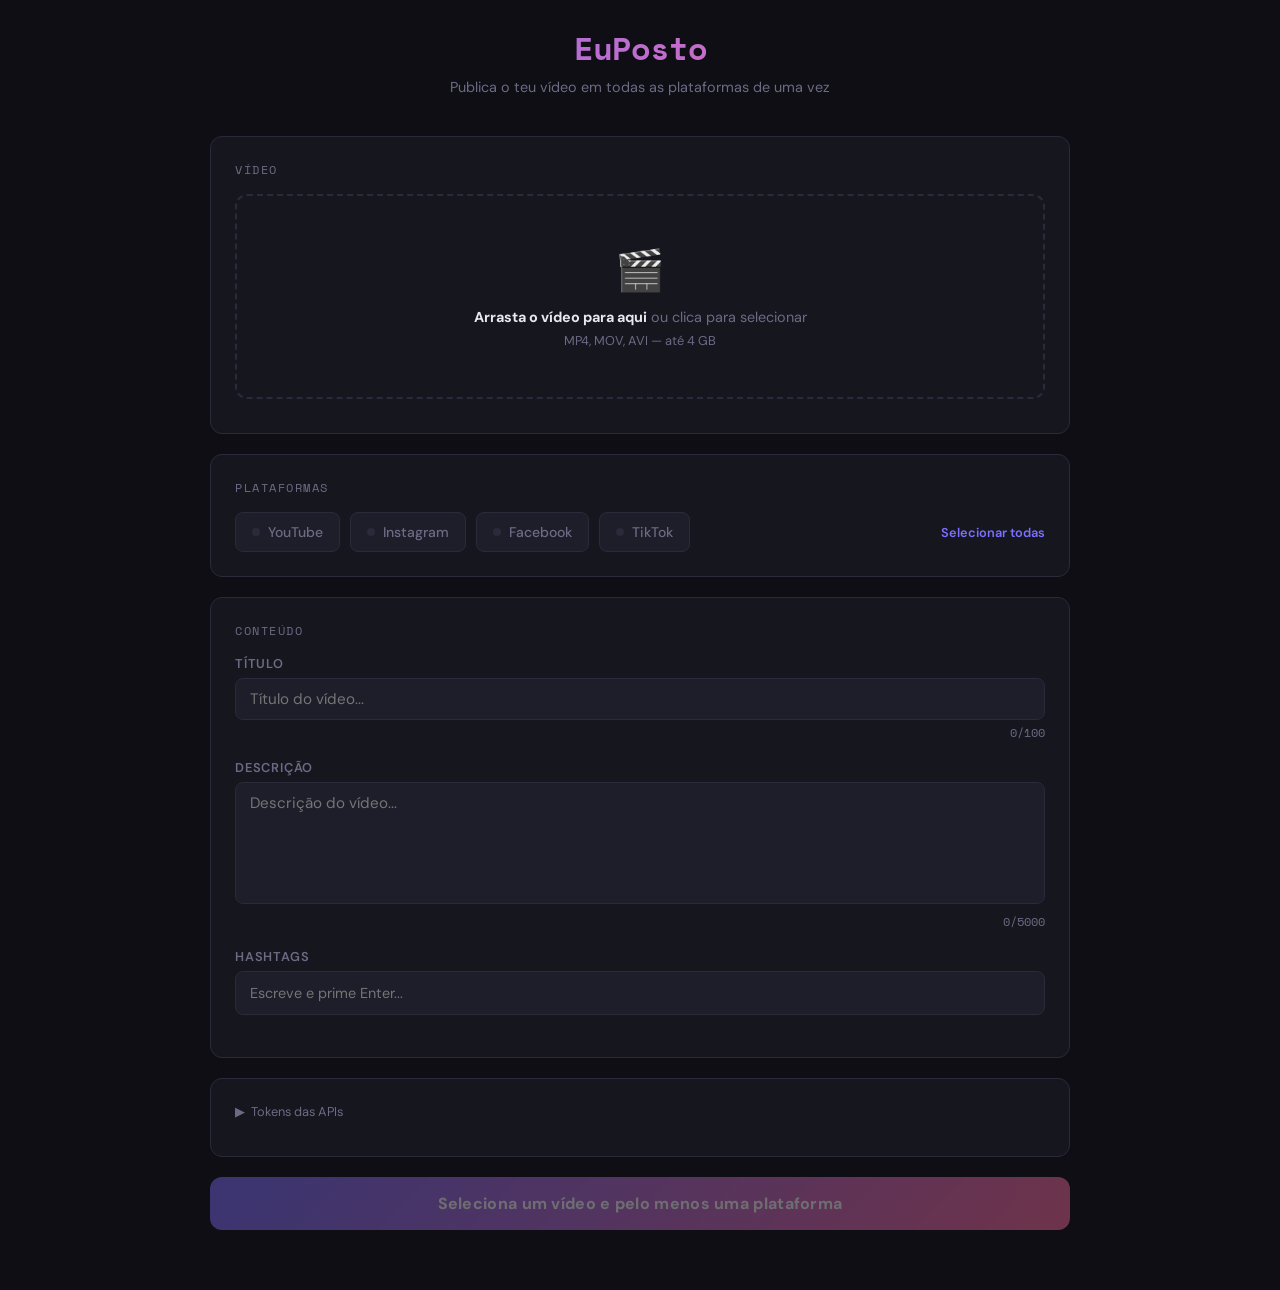
==== index.html @ d645516b "Rename euposto.html to index.html so GitHub Pages serves it at site root Co-Authored-By: Claude Opus" ====
<!DOCTYPE html>
<html lang="pt">
<head>
  <meta charset="UTF-8" />
  <meta name="viewport" content="width=device-width, initial-scale=1.0" />
  <title>EuPosto</title>
  <link rel="preconnect" href="https://fonts.googleapis.com" />
  <link rel="preconnect" href="https://fonts.gstatic.com" crossorigin />
  <link href="https://fonts.googleapis.com/css2?family=DM+Sans:wght@400;500;600;700&family=Space+Mono:wght@400;700&display=swap" rel="stylesheet" />
  <style>
    *, *::before, *::after { box-sizing: border-box; margin: 0; padding: 0; }

    :root {
      --bg: #0e0e14;
      --surface: #16161f;
      --surface2: #1e1e2a;
      --border: #2a2a3a;
      --accent: #7c6fff;
      --accent2: #ff6b9d;
      --text: #e8e8f0;
      --muted: #6b6b85;
      --success: #4ade80;
      --error: #f87171;
      --warning: #fbbf24;
      --radius: 12px;
    }

    body {
      font-family: 'DM Sans', sans-serif;
      background: var(--bg);
      color: var(--text);
      min-height: 100vh;
      padding: 24px 16px 60px;
    }

    /* ── Header ── */
    header {
      text-align: center;
      margin-bottom: 40px;
    }
    header h1 {
      font-family: 'Space Mono', monospace;
      font-size: 2rem;
      font-weight: 700;
      background: linear-gradient(135deg, var(--accent), var(--accent2));
      -webkit-background-clip: text;
      -webkit-text-fill-color: transparent;
      background-clip: text;
      letter-spacing: -1px;
    }
    header p {
      color: var(--muted);
      font-size: .9rem;
      margin-top: 6px;
    }

    /* ── Layout ── */
    .layout {
      max-width: 860px;
      margin: 0 auto;
      display: grid;
      gap: 20px;
    }

    /* ── Card ── */
    .card {
      background: var(--surface);
      border: 1px solid var(--border);
      border-radius: var(--radius);
      padding: 24px;
    }
    .card-title {
      font-size: .75rem;
      font-family: 'Space Mono', monospace;
      text-transform: uppercase;
      letter-spacing: 1.5px;
      color: var(--muted);
      margin-bottom: 16px;
    }

    /* ── Drop zone ── */
    #drop-zone {
      border: 2px dashed var(--border);
      border-radius: var(--radius);
      padding: 48px 24px;
      text-align: center;
      cursor: pointer;
      transition: border-color .2s, background .2s;
      position: relative;
    }
    #drop-zone:hover, #drop-zone.drag-over {
      border-color: var(--accent);
      background: rgba(124,111,255,.06);
    }
    #drop-zone input[type="file"] {
      position: absolute; inset: 0; opacity: 0; cursor: pointer;
    }
    #drop-zone .drop-icon {
      font-size: 2.5rem;
      margin-bottom: 12px;
      display: block;
    }
    #drop-zone p { color: var(--muted); font-size: .9rem; }
    #drop-zone strong { color: var(--text); }

    /* ── Video preview ── */
    #video-preview-wrap {
      display: none;
      margin-top: 16px;
      border-radius: 10px;
      overflow: hidden;
      position: relative;
    }
    #video-preview-wrap video {
      width: 100%; display: block; border-radius: 10px;
      max-height: 320px; object-fit: contain; background: #000;
    }
    #video-preview-wrap .remove-btn {
      position: absolute; top: 10px; right: 10px;
      background: rgba(0,0,0,.7); border: none; color: #fff;
      width: 28px; height: 28px; border-radius: 50%;
      font-size: 1rem; cursor: pointer; display: flex;
      align-items: center; justify-content: center;
      transition: background .2s;
    }
    #video-preview-wrap .remove-btn:hover { background: var(--error); }
    #video-info { margin-top: 10px; font-size: .8rem; color: var(--muted); font-family: 'Space Mono', monospace; }

    /* ── Platforms ── */
    .platform-row {
      display: flex; gap: 10px; flex-wrap: wrap;
    }
    .platform-btn {
      display: flex; align-items: center; gap: 8px;
      padding: 10px 16px; border-radius: 8px;
      border: 1.5px solid var(--border);
      background: var(--surface2);
      color: var(--muted);
      cursor: pointer; font-family: 'DM Sans', sans-serif;
      font-size: .875rem; font-weight: 500;
      transition: all .2s; user-select: none;
    }
    .platform-btn .dot {
      width: 8px; height: 8px; border-radius: 50%;
      background: var(--border); transition: background .2s;
    }
    .platform-btn.active {
      border-color: var(--accent);
      background: rgba(124,111,255,.12);
      color: var(--text);
    }
    .platform-btn.active .dot { background: var(--accent); }
    .platform-btn[data-platform="yt"].active { border-color: #ff4444; }
    .platform-btn[data-platform="yt"].active .dot { background: #ff4444; }
    .platform-btn[data-platform="ig"].active { border-color: var(--accent2); }
    .platform-btn[data-platform="ig"].active .dot { background: var(--accent2); }
    .platform-btn[data-platform="fb"].active { border-color: #1877f2; }
    .platform-btn[data-platform="fb"].active .dot { background: #1877f2; }
    .platform-btn[data-platform="tt"].active { border-color: #69c9d0; }
    .platform-btn[data-platform="tt"].active .dot { background: #69c9d0; }

    .select-all-btn {
      margin-left: auto;
      background: none; border: none;
      color: var(--accent); font-size: .8rem;
      cursor: pointer; font-family: 'DM Sans', sans-serif;
      font-weight: 600; white-space: nowrap;
      padding: 4px 0;
    }
    .select-all-btn:hover { text-decoration: underline; }

    /* ── Fields ── */
    .field { margin-bottom: 18px; }
    .field label {
      display: block; font-size: .8rem; font-weight: 600;
      color: var(--muted); margin-bottom: 6px;
      text-transform: uppercase; letter-spacing: .8px;
    }
    .field input, .field textarea {
      width: 100%; background: var(--surface2);
      border: 1.5px solid var(--border); border-radius: 8px;
      padding: 10px 14px; color: var(--text);
      font-family: 'DM Sans', sans-serif; font-size: .95rem;
      outline: none; transition: border-color .2s; resize: none;
    }
    .field input:focus, .field textarea:focus {
      border-color: var(--accent);
    }
    .field .counter {
      text-align: right; font-size: .75rem;
      color: var(--muted); margin-top: 4px;
      font-family: 'Space Mono', monospace;
    }
    .field .counter.over { color: var(--error); }

    /* ── Hashtag chips ── */
    #hashtag-wrap {
      background: var(--surface2);
      border: 1.5px solid var(--border); border-radius: 8px;
      padding: 8px 10px; display: flex; flex-wrap: wrap; gap: 6px;
      cursor: text; transition: border-color .2s; min-height: 44px;
    }
    #hashtag-wrap:focus-within { border-color: var(--accent); }
    .chip {
      display: inline-flex; align-items: center; gap: 4px;
      background: rgba(124,111,255,.18); color: var(--accent);
      border-radius: 20px; padding: 2px 10px 2px 10px;
      font-size: .82rem; font-weight: 600;
    }
    .chip span { cursor: pointer; opacity: .7; font-size: .9rem; }
    .chip span:hover { opacity: 1; }
    #hashtag-input {
      flex: 1; min-width: 120px; background: none;
      border: none; outline: none; color: var(--text);
      font-family: 'DM Sans', sans-serif; font-size: .9rem;
      padding: 2px 4px;
    }

    /* ── Tokens ── */
    .token-grid {
      display: grid; grid-template-columns: 1fr 1fr;
      gap: 12px;
    }
    @media (max-width: 600px) { .token-grid { grid-template-columns: 1fr; } }
    .token-field label {
      font-size: .72rem; text-transform: uppercase;
      letter-spacing: .8px; color: var(--muted);
      display: flex; align-items: center; gap: 6px;
      margin-bottom: 6px; font-weight: 600;
    }
    .token-field .badge {
      font-family: 'Space Mono', monospace;
      font-size: .65rem; padding: 1px 6px;
      border-radius: 4px; opacity: .8;
    }
    .badge-yt { background: rgba(255,68,68,.15); color: #ff4444; }
    .badge-ig { background: rgba(255,107,157,.15); color: var(--accent2); }
    .badge-fb { background: rgba(24,119,242,.15); color: #1877f2; }
    .badge-tt { background: rgba(105,201,208,.15); color: #69c9d0; }
    .token-field input {
      width: 100%; background: var(--surface2);
      border: 1.5px solid var(--border); border-radius: 8px;
      padding: 8px 12px; color: var(--text);
      font-family: 'Space Mono', monospace; font-size: .78rem;
      outline: none; transition: border-color .2s;
    }
    .token-field input:focus { border-color: var(--accent); }
    .token-save-btn {
      margin-top: 12px; padding: 8px 20px;
      background: var(--surface2); border: 1.5px solid var(--border);
      border-radius: 8px; color: var(--text);
      font-family: 'DM Sans', sans-serif; font-size: .85rem;
      font-weight: 600; cursor: pointer; transition: all .2s;
    }
    .token-save-btn:hover { border-color: var(--accent); color: var(--accent); }
    .token-saved { font-size: .75rem; color: var(--success); margin-left: 10px; opacity: 0; transition: opacity .3s; }
    .token-saved.show { opacity: 1; }

    /* ── Extra IDs (Instagram / Facebook) ── */
    .extra-ids { display: grid; grid-template-columns: 1fr 1fr; gap: 12px; margin-top: 12px; }
    @media (max-width: 600px) { .extra-ids { grid-template-columns: 1fr; } }

    /* ── Publish button ── */
    #publish-btn {
      width: 100%; padding: 16px;
      background: linear-gradient(135deg, var(--accent), var(--accent2));
      border: none; border-radius: var(--radius);
      color: #fff; font-family: 'DM Sans', sans-serif;
      font-size: 1rem; font-weight: 700; cursor: pointer;
      letter-spacing: .3px; transition: opacity .2s, transform .1s;
    }
    #publish-btn:hover { opacity: .9; }
    #publish-btn:active { transform: scale(.99); }
    #publish-btn:disabled { opacity: .4; cursor: not-allowed; transform: none; }

    /* ── Status panel ── */
    #status-panel { display: none; }
    .status-item {
      display: flex; align-items: center; gap: 12px;
      padding: 14px 0;
      border-bottom: 1px solid var(--border);
    }
    .status-item:last-child { border-bottom: none; }
    .status-icon {
      width: 36px; height: 36px; border-radius: 50%;
      display: flex; align-items: center; justify-content: center;
      font-size: 1rem; flex-shrink: 0;
    }
    .status-icon.pending { background: var(--surface2); color: var(--muted); }
    .status-icon.uploading {
      background: rgba(124,111,255,.15); color: var(--accent);
      animation: pulse 1.2s infinite;
    }
    .status-icon.done { background: rgba(74,222,128,.15); color: var(--success); }
    .status-icon.error { background: rgba(248,113,113,.15); color: var(--error); }
    @keyframes pulse {
      0%,100% { opacity: 1; } 50% { opacity: .4; }
    }
    .status-info { flex: 1; min-width: 0; }
    .status-name { font-weight: 600; font-size: .9rem; }
    .status-msg { font-size: .8rem; color: var(--muted); margin-top: 2px; word-break: break-all; }
    .status-progress {
      height: 3px; background: var(--border);
      border-radius: 2px; margin-top: 6px; overflow: hidden;
      display: none;
    }
    .status-progress-bar {
      height: 100%; background: linear-gradient(90deg, var(--accent), var(--accent2));
      border-radius: 2px; transition: width .3s; width: 0%;
    }
    .status-progress.show { display: block; }

    /* ── Misc ── */
    .divider { height: 1px; background: var(--border); margin: 4px 0 16px; }

    .collapse-toggle {
      background: none; border: none; color: var(--muted);
      font-size: .8rem; cursor: pointer; font-family: 'DM Sans', sans-serif;
      display: flex; align-items: center; gap: 6px;
      margin-bottom: 12px; transition: color .2s;
    }
    .collapse-toggle:hover { color: var(--text); }
    .collapse-toggle .arrow { transition: transform .2s; font-style: normal; }
    .collapse-toggle.open .arrow { transform: rotate(90deg); }
    .collapsible { display: none; }
    .collapsible.open { display: block; }
  </style>
</head>
<body>

<header>
  <h1>EuPosto</h1>
  <p>Publica o teu vídeo em todas as plataformas de uma vez</p>
</header>

<div class="layout">

  <!-- VIDEO UPLOAD -->
  <div class="card">
    <div class="card-title">Vídeo</div>
    <div id="drop-zone">
      <input type="file" id="file-input" accept="video/*" />
      <span class="drop-icon">🎬</span>
      <p><strong>Arrasta o vídeo para aqui</strong> ou clica para selecionar</p>
      <p style="margin-top:6px;font-size:.8rem;">MP4, MOV, AVI — até 4 GB</p>
    </div>
    <div id="video-preview-wrap">
      <video id="video-preview" controls></video>
      <button class="remove-btn" id="remove-video" title="Remover vídeo">✕</button>
    </div>
    <div id="video-info"></div>
  </div>

  <!-- PLATFORMS -->
  <div class="card">
    <div class="card-title">Plataformas</div>
    <div class="platform-row">
      <button class="platform-btn" data-platform="yt">
        <span class="dot"></span> YouTube
      </button>
      <button class="platform-btn" data-platform="ig">
        <span class="dot"></span> Instagram
      </button>
      <button class="platform-btn" data-platform="fb">
        <span class="dot"></span> Facebook
      </button>
      <button class="platform-btn" data-platform="tt">
        <span class="dot"></span> TikTok
      </button>
      <button class="select-all-btn" id="select-all-btn">Selecionar todas</button>
    </div>
  </div>

  <!-- CONTENT -->
  <div class="card">
    <div class="card-title">Conteúdo</div>

    <div class="field">
      <label>Título</label>
      <input type="text" id="title" placeholder="Título do vídeo..." maxlength="100" />
      <div class="counter"><span id="title-count">0</span>/100</div>
    </div>

    <div class="field">
      <label>Descrição</label>
      <textarea id="description" rows="5" placeholder="Descrição do vídeo..." maxlength="5000"></textarea>
      <div class="counter"><span id="desc-count">0</span>/5000</div>
    </div>

    <div class="field">
      <label>Hashtags</label>
      <div id="hashtag-wrap">
        <input id="hashtag-input" type="text" placeholder="Escreve e prime Enter..." />
      </div>
    </div>
  </div>

  <!-- TOKENS -->
  <div class="card">
    <button class="collapse-toggle" id="token-toggle">
      <em class="arrow">▶</em> Tokens das APIs
    </button>
    <div class="collapsible" id="token-section">
      <div class="token-grid">
        <div class="token-field">
          <label><span class="badge badge-yt">YT</span> YouTube OAuth Token</label>
          <input type="password" id="tok-yt" placeholder="ya29.a0..." />
        </div>
        <div class="token-field">
          <label><span class="badge badge-ig">IG</span> Instagram Access Token</label>
          <input type="password" id="tok-ig" placeholder="EAABs..." />
        </div>
        <div class="token-field">
          <label><span class="badge badge-fb">FB</span> Facebook Page Token</label>
          <input type="password" id="tok-fb" placeholder="EAABs..." />
        </div>
        <div class="token-field">
          <label><span class="badge badge-tt">TT</span> TikTok Access Token</label>
          <input type="password" id="tok-tt" placeholder="act...." />
        </div>
      </div>
      <div class="extra-ids">
        <div class="token-field">
          <label><span class="badge badge-ig">IG</span> Instagram User ID</label>
          <input type="text" id="ig-user-id" placeholder="17841400..." />
        </div>
        <div class="token-field">
          <label><span class="badge badge-fb">FB</span> Facebook Page ID</label>
          <input type="text" id="fb-page-id" placeholder="1234567890..." />
        </div>
      </div>
      <div style="display:flex;align-items:center;margin-top:14px;">
        <button class="token-save-btn" id="save-tokens-btn">Guardar tokens</button>
        <span class="token-saved" id="token-saved-msg">✓ Guardado</span>
      </div>
    </div>
  </div>

  <!-- PUBLISH -->
  <button id="publish-btn" disabled>Seleciona um vídeo e pelo menos uma plataforma</button>

  <!-- STATUS -->
  <div class="card" id="status-panel">
    <div class="card-title">Estado da publicação</div>
    <div id="status-list"></div>
  </div>

</div>

<script>
// ─────────────────────────────────────────────
//  State
// ─────────────────────────────────────────────
let videoFile = null;
const hashtags = [];
const LS = 'euposto_tok_';

// ─────────────────────────────────────────────
//  Helpers
// ─────────────────────────────────────────────
const $ = id => document.getElementById(id);
const tok = key => localStorage.getItem(LS + key) || '';
const fmtBytes = b => b > 1e9 ? (b/1e9).toFixed(1)+' GB' : (b/1e6).toFixed(1)+' MB';
const sleep = ms => new Promise(r => setTimeout(r, ms));

// ─────────────────────────────────────────────
//  Load tokens from localStorage
// ─────────────────────────────────────────────
function loadTokens() {
  $('tok-yt').value  = tok('yt');
  $('tok-ig').value  = tok('ig');
  $('tok-fb').value  = tok('fb');
  $('tok-tt').value  = tok('tt');
  $('ig-user-id').value = localStorage.getItem('euposto_ig_user_id') || '';
  $('fb-page-id').value = localStorage.getItem('euposto_fb_page_id') || '';
}

$('save-tokens-btn').addEventListener('click', () => {
  ['yt','ig','fb','tt'].forEach(k => {
    const v = $('tok-'+k).value.trim();
    if (v) localStorage.setItem(LS+k, v);
    else localStorage.removeItem(LS+k);
  });
  const igId = $('ig-user-id').value.trim();
  const fbId = $('fb-page-id').value.trim();
  if (igId) localStorage.setItem('euposto_ig_user_id', igId);
  else localStorage.removeItem('euposto_ig_user_id');
  if (fbId) localStorage.setItem('euposto_fb_page_id', fbId);
  else localStorage.removeItem('euposto_fb_page_id');

  const msg = $('token-saved-msg');
  msg.classList.add('show');
  setTimeout(() => msg.classList.remove('show'), 2000);
});

// ─────────────────────────────────────────────
//  Collapse token section
// ─────────────────────────────────────────────
$('token-toggle').addEventListener('click', () => {
  $('token-toggle').classList.toggle('open');
  $('token-section').classList.toggle('open');
});

// ─────────────────────────────────────────────
//  Drop zone
// ─────────────────────────────────────────────
const dropZone = $('drop-zone');

dropZone.addEventListener('dragover', e => { e.preventDefault(); dropZone.classList.add('drag-over'); });
dropZone.addEventListener('dragleave', () => dropZone.classList.remove('drag-over'));
dropZone.addEventListener('drop', e => {
  e.preventDefault(); dropZone.classList.remove('drag-over');
  const f = e.dataTransfer.files[0];
  if (f && f.type.startsWith('video/')) setVideo(f);
});

$('file-input').addEventListener('change', e => {
  if (e.target.files[0]) setVideo(e.target.files[0]);
});

$('remove-video').addEventListener('click', () => {
  videoFile = null;
  $('video-preview').src = '';
  $('video-preview-wrap').style.display = 'none';
  $('video-info').textContent = '';
  dropZone.style.display = '';
  $('file-input').value = '';
  updatePublishBtn();
});

function setVideo(f) {
  videoFile = f;
  const url = URL.createObjectURL(f);
  $('video-preview').src = url;
  $('video-preview-wrap').style.display = 'block';
  dropZone.style.display = 'none';
  $('video-info').textContent = `${f.name}  ·  ${fmtBytes(f.size)}  ·  ${f.type}`;
  updatePublishBtn();
}

// ─────────────────────────────────────────────
//  Platform toggle
// ─────────────────────────────────────────────
document.querySelectorAll('.platform-btn').forEach(btn => {
  btn.addEventListener('click', () => {
    btn.classList.toggle('active');
    updatePublishBtn();
  });
});

$('select-all-btn').addEventListener('click', () => {
  const btns = document.querySelectorAll('.platform-btn');
  const allActive = [...btns].every(b => b.classList.contains('active'));
  btns.forEach(b => b.classList[allActive ? 'remove' : 'add']('active'));
  updatePublishBtn();
});

function getActivePlatforms() {
  return [...document.querySelectorAll('.platform-btn.active')].map(b => b.dataset.platform);
}

// ─────────────────────────────────────────────
//  Counters
// ─────────────────────────────────────────────
$('title').addEventListener('input', () => {
  const n = $('title').value.length;
  $('title-count').textContent = n;
  $('title-count').parentElement.classList.toggle('over', n > 100);
});
$('description').addEventListener('input', () => {
  const n = $('description').value.length;
  $('desc-count').textContent = n;
  $('desc-count').parentElement.classList.toggle('over', n > 5000);
});

// ─────────────────────────────────────────────
//  Hashtags
// ─────────────────────────────────────────────
const hashInput = $('hashtag-input');
$('hashtag-wrap').addEventListener('click', () => hashInput.focus());

hashInput.addEventListener('keydown', e => {
  if ((e.key === 'Enter' || e.key === ' ') && hashInput.value.trim()) {
    e.preventDefault();
    addHashtag(hashInput.value.trim());
    hashInput.value = '';
  }
  if (e.key === 'Backspace' && !hashInput.value && hashtags.length) {
    removeHashtag(hashtags.length - 1);
  }
});

function addHashtag(tag) {
  const clean = tag.replace(/^#+/, '');
  if (!clean || hashtags.includes('#'+clean)) return;
  hashtags.push('#'+clean);
  renderHashtags();
}

function removeHashtag(i) {
  hashtags.splice(i, 1);
  renderHashtags();
}

function renderHashtags() {
  const wrap = $('hashtag-wrap');
  wrap.querySelectorAll('.chip').forEach(c => c.remove());
  hashtags.forEach((tag, i) => {
    const chip = document.createElement('span');
    chip.className = 'chip';
    chip.innerHTML = `${tag} <span onclick="removeHashtag(${i})">✕</span>`;
    wrap.insertBefore(chip, hashInput);
  });
}

// ─────────────────────────────────────────────
//  Publish button state
// ─────────────────────────────────────────────
function updatePublishBtn() {
  const btn = $('publish-btn');
  const ready = videoFile && getActivePlatforms().length > 0;
  btn.disabled = !ready;
  btn.textContent = ready ? '🚀 Publicar agora' : 'Seleciona um vídeo e pelo menos uma plataforma';
}

// ─────────────────────────────────────────────
//  Status panel helpers
// ─────────────────────────────────────────────
const platformNames = { yt: 'YouTube', ig: 'Instagram', fb: 'Facebook', tt: 'TikTok' };
const platformIcons = { yt: '▶', ig: '◈', fb: '⬡', tt: '♪' };

function initStatus(platforms) {
  const panel = $('status-panel');
  const list = $('status-list');
  list.innerHTML = '';
  panel.style.display = 'block';

  platforms.forEach(p => {
    const el = document.createElement('div');
    el.className = 'status-item';
    el.id = 'status-' + p;
    el.innerHTML = `
      <div class="status-icon pending" id="icon-${p}">${platformIcons[p]}</div>
      <div class="status-info">
        <div class="status-name">${platformNames[p]}</div>
        <div class="status-msg" id="msg-${p}">A aguardar...</div>
        <div class="status-progress" id="prog-${p}">
          <div class="status-progress-bar" id="progbar-${p}"></div>
        </div>
      </div>`;
    list.appendChild(el);
  });

  panel.scrollIntoView({ behavior: 'smooth', block: 'nearest' });
}

function setStatus(p, state, msg) {
  const icon = $('icon-'+p);
  const msgEl = $('msg-'+p);
  if (icon) { icon.className = 'status-icon ' + state; }
  if (msgEl) msgEl.textContent = msg;
}

function setProgress(p, pct) {
  const prog = $('prog-'+p);
  const bar = $('progbar-'+p);
  if (!prog) return;
  prog.classList.add('show');
  bar.style.width = pct + '%';
  if (pct >= 100) setTimeout(() => prog.classList.remove('show'), 800);
}

// ─────────────────────────────────────────────
//  ── YOUTUBE UPLOAD ──────────────────────────
//  Resumable upload via YouTube Data API v3
// ─────────────────────────────────────────────
async function uploadYouTube() {
  const token = tok('yt');
  if (!token) throw new Error('Token do YouTube não configurado');

  const title = $('title').value.trim() || 'Sem título';
  const description = $('description').value.trim();
  const tags = hashtags.map(h => h.replace('#',''));

  const metadata = {
    snippet: { title, description, tags, categoryId: '22' },
    status: { privacyStatus: 'public' }
  };

  setStatus('yt', 'uploading', 'A iniciar upload resumível...');

  // Step 1: initiate resumable session
  const initRes = await fetch(
    'https://www.googleapis.com/upload/youtube/v3/videos?uploadType=resumable&part=snippet,status',
    {
      method: 'POST',
      headers: {
        'Authorization': 'Bearer ' + token,
        'Content-Type': 'application/json; charset=UTF-8',
        'X-Upload-Content-Type': videoFile.type,
        'X-Upload-Content-Length': videoFile.size
      },
      body: JSON.stringify(metadata)
    }
  );

  if (!initRes.ok) {
    const err = await initRes.json().catch(() => ({}));
    throw new Error(err?.error?.message || `HTTP ${initRes.status}`);
  }

  const uploadUrl = initRes.headers.get('Location');
  if (!uploadUrl) throw new Error('Não foi possível obter URL de upload');

  setStatus('yt', 'uploading', 'A enviar vídeo...');

  // Step 2: upload file with progress tracking via XHR
  await new Promise((resolve, reject) => {
    const xhr = new XMLHttpRequest();
    xhr.open('PUT', uploadUrl);
    xhr.setRequestHeader('Content-Type', videoFile.type);

    xhr.upload.onprogress = e => {
      if (e.lengthComputable) {
        const pct = Math.round(e.loaded / e.total * 100);
        setProgress('yt', pct);
        setStatus('yt', 'uploading', `A enviar... ${pct}%`);
      }
    };

    xhr.onload = () => {
      if (xhr.status >= 200 && xhr.status < 300) {
        const data = JSON.parse(xhr.responseText);
        resolve(data);
      } else {
        let msg = `HTTP ${xhr.status}`;
        try { msg = JSON.parse(xhr.responseText)?.error?.message || msg; } catch(e) {}
        reject(new Error(msg));
      }
    };

    xhr.onerror = () => reject(new Error('Erro de rede durante o upload'));
    xhr.send(videoFile);
  });
}

// ─────────────────────────────────────────────
//  ── INSTAGRAM UPLOAD ────────────────────────
//  Reels via Graph API — precisa de URL pública
//  Usa upload intermédio para o Cloudinary
// ─────────────────────────────────────────────
async function uploadInstagram() {
  const token = tok('ig');
  const userId = localStorage.getItem('euposto_ig_user_id');
  if (!token) throw new Error('Token do Instagram não configurado');
  if (!userId) throw new Error('Instagram User ID não configurado');

  const caption = buildCaption();

  setStatus('ig', 'uploading', 'A fazer upload intermédio (Cloudinary)...');
  const videoUrl = await uploadToCloudinary();
  setProgress('ig', 40);

  setStatus('ig', 'uploading', 'A criar container de media...');
  const containerRes = await fetch(
    `https://graph.facebook.com/v19.0/${userId}/media?` +
    new URLSearchParams({
      media_type: 'REELS',
      video_url: videoUrl,
      caption,
      share_to_feed: 'true',
      access_token: token
    }),
    { method: 'POST' }
  );

  if (!containerRes.ok) {
    const err = await containerRes.json().catch(() => ({}));
    throw new Error(err?.error?.message || `HTTP ${containerRes.status}`);
  }

  const { id: creationId } = await containerRes.json();
  setProgress('ig', 70);

  // Poll until FINISHED
  setStatus('ig', 'uploading', 'A aguardar processamento...');
  await pollInstagramStatus(userId, creationId, token);
  setProgress('ig', 90);

  // Publish
  setStatus('ig', 'uploading', 'A publicar...');
  const publishRes = await fetch(
    `https://graph.facebook.com/v19.0/${userId}/media_publish?` +
    new URLSearchParams({ creation_id: creationId, access_token: token }),
    { method: 'POST' }
  );

  if (!publishRes.ok) {
    const err = await publishRes.json().catch(() => ({}));
    throw new Error(err?.error?.message || `HTTP ${publishRes.status}`);
  }

  setProgress('ig', 100);
}

async function pollInstagramStatus(userId, creationId, token) {
  for (let i = 0; i < 30; i++) {
    await sleep(5000);
    const r = await fetch(
      `https://graph.facebook.com/v19.0/${creationId}?` +
      new URLSearchParams({ fields: 'status_code,status', access_token: token })
    );
    const data = await r.json();
    if (data.status_code === 'FINISHED') return;
    if (data.status_code === 'ERROR') throw new Error('Instagram rejeitou o vídeo: ' + (data.status || ''));
  }
  throw new Error('Timeout: Instagram demorou demasiado a processar');
}

// ─────────────────────────────────────────────
//  ── FACEBOOK UPLOAD ─────────────────────────
//  POST /{page-id}/videos com file upload
// ─────────────────────────────────────────────
async function uploadFacebook() {
  const token = tok('fb');
  const pageId = localStorage.getItem('euposto_fb_page_id');
  if (!token) throw new Error('Token do Facebook não configurado');
  if (!pageId) throw new Error('Facebook Page ID não configurado');

  const title = $('title').value.trim() || 'Sem título';
  const description = buildCaption();

  setStatus('fb', 'uploading', 'A enviar para o Facebook...');

  const form = new FormData();
  form.append('title', title);
  form.append('description', description);
  form.append('source', videoFile, videoFile.name);
  form.append('access_token', token);

  await new Promise((resolve, reject) => {
    const xhr = new XMLHttpRequest();
    xhr.open('POST', `https://graph.facebook.com/v19.0/${pageId}/videos`);

    xhr.upload.onprogress = e => {
      if (e.lengthComputable) {
        const pct = Math.round(e.loaded / e.total * 100);
        setProgress('fb', pct);
        setStatus('fb', 'uploading', `A enviar... ${pct}%`);
      }
    };

    xhr.onload = () => {
      if (xhr.status >= 200 && xhr.status < 300) {
        resolve(JSON.parse(xhr.responseText));
      } else {
        let msg = `HTTP ${xhr.status}`;
        try { msg = JSON.parse(xhr.responseText)?.error?.message || msg; } catch(e) {}
        reject(new Error(msg));
      }
    };

    xhr.onerror = () => reject(new Error('Erro de rede durante o upload'));
    xhr.send(form);
  });
}

// ─────────────────────────────────────────────
//  ── TIKTOK UPLOAD ───────────────────────────
//  Content Posting API v2 — file upload direto
// ─────────────────────────────────────────────
async function uploadTikTok() {
  const token = tok('tt');
  if (!token) throw new Error('Token do TikTok não configurado');

  const title = $('title').value.trim() || 'Sem título';

  setStatus('tt', 'uploading', 'A iniciar upload...');

  // Step 1: init
  const initRes = await fetch('https://open.tiktokapis.com/v2/post/publish/video/init/', {
    method: 'POST',
    headers: {
      'Authorization': 'Bearer ' + token,
      'Content-Type': 'application/json; charset=UTF-8'
    },
    body: JSON.stringify({
      post_info: {
        title,
        privacy_level: 'PUBLIC_TO_EVERYONE',
        disable_duet: false,
        disable_comment: false,
        disable_stitch: false
      },
      source_info: {
        source: 'FILE_UPLOAD',
        video_size: videoFile.size,
        chunk_size: videoFile.size,
        total_chunk_count: 1
      }
    })
  });

  if (!initRes.ok) {
    const err = await initRes.json().catch(() => ({}));
    throw new Error(err?.error?.message || `HTTP ${initRes.status}`);
  }

  const initData = await initRes.json();
  const publishId = initData?.data?.publish_id;
  const uploadUrl = initData?.data?.upload_url;
  if (!uploadUrl) throw new Error('Não foi possível obter URL de upload do TikTok');

  setStatus('tt', 'uploading', 'A enviar vídeo...');

  // Step 2: upload chunk
  await new Promise((resolve, reject) => {
    const xhr = new XMLHttpRequest();
    xhr.open('PUT', uploadUrl);
    xhr.setRequestHeader('Content-Type', 'video/mp4');
    xhr.setRequestHeader('Content-Range', `bytes 0-${videoFile.size - 1}/${videoFile.size}`);

    xhr.upload.onprogress = e => {
      if (e.lengthComputable) {
        const pct = Math.round(e.loaded / e.total * 100);
        setProgress('tt', pct);
        setStatus('tt', 'uploading', `A enviar... ${pct}%`);
      }
    };

    xhr.onload = () => {
      if (xhr.status >= 200 && xhr.status < 300) resolve();
      else {
        let msg = `HTTP ${xhr.status}`;
        try { msg = JSON.parse(xhr.responseText)?.error?.message || msg; } catch(e) {}
        reject(new Error(msg));
      }
    };

    xhr.onerror = () => reject(new Error('Erro de rede durante o upload'));
    xhr.send(videoFile);
  });

  setProgress('tt', 100);
}

// ─────────────────────────────────────────────
//  ── CLOUDINARY INTERMEDIATE UPLOAD ──────────
//  Para Instagram e outros que precisam URL pública
//  Usa unsigned upload preset (configurar no Cloudinary)
// ─────────────────────────────────────────────
async function uploadToCloudinary() {
  const cloudName = localStorage.getItem('euposto_cloudinary_cloud') || '';
  const uploadPreset = localStorage.getItem('euposto_cloudinary_preset') || '';

  if (!cloudName || !uploadPreset) {
    throw new Error(
      'Cloudinary não configurado. Adiciona euposto_cloudinary_cloud e euposto_cloudinary_preset no localStorage. ' +
      'Exemplo: localStorage.setItem("euposto_cloudinary_cloud","o-teu-cloud"); localStorage.setItem("euposto_cloudinary_preset","euposto_unsigned")'
    );
  }

  return new Promise((resolve, reject) => {
    const form = new FormData();
    form.append('file', videoFile);
    form.append('upload_preset', uploadPreset);
    form.append('resource_type', 'video');

    const xhr = new XMLHttpRequest();
    xhr.open('POST', `https://api.cloudinary.com/v1_1/${cloudName}/video/upload`);

    xhr.upload.onprogress = e => {
      if (e.lengthComputable) {
        const pct = Math.round(e.loaded / e.total * 30); // 0–30%
        setProgress('ig', pct);
      }
    };

    xhr.onload = () => {
      if (xhr.status >= 200 && xhr.status < 300) {
        const data = JSON.parse(xhr.responseText);
        resolve(data.secure_url);
      } else {
        let msg = `Cloudinary HTTP ${xhr.status}`;
        try { msg = JSON.parse(xhr.responseText)?.error?.message || msg; } catch(e) {}
        reject(new Error(msg));
      }
    };

    xhr.onerror = () => reject(new Error('Erro de rede no upload para Cloudinary'));
    xhr.send(form);
  });
}

// ─────────────────────────────────────────────
//  Caption builder (description + hashtags)
// ─────────────────────────────────────────────
function buildCaption() {
  const desc = $('description').value.trim();
  const tags = hashtags.join(' ');
  return [desc, tags].filter(Boolean).join('\n\n');
}

// ─────────────────────────────────────────────
//  ── PUBLISH ORCHESTRATOR ────────────────────
// ─────────────────────────────────────────────
$('publish-btn').addEventListener('click', async () => {
  const platforms = getActivePlatforms();
  if (!videoFile || !platforms.length) return;

  $('publish-btn').disabled = true;
  initStatus(platforms);

  const uploaders = {
    yt: uploadYouTube,
    ig: uploadInstagram,
    fb: uploadFacebook,
    tt: uploadTikTok
  };

  // Run all uploads in parallel
  await Promise.allSettled(
    platforms.map(async p => {
      try {
        setStatus(p, 'uploading', 'A iniciar...');
        await uploaders[p]();
        setProgress(p, 100);
        setStatus(p, 'done', '✓ Publicado com sucesso');
      } catch (err) {
        setStatus(p, 'error', '✗ ' + err.message);
      }
    })
  );

  $('publish-btn').disabled = false;
});

// ─────────────────────────────────────────────
//  Init
// ─────────────────────────────────────────────
loadTokens();
</script>
</body>
</html>
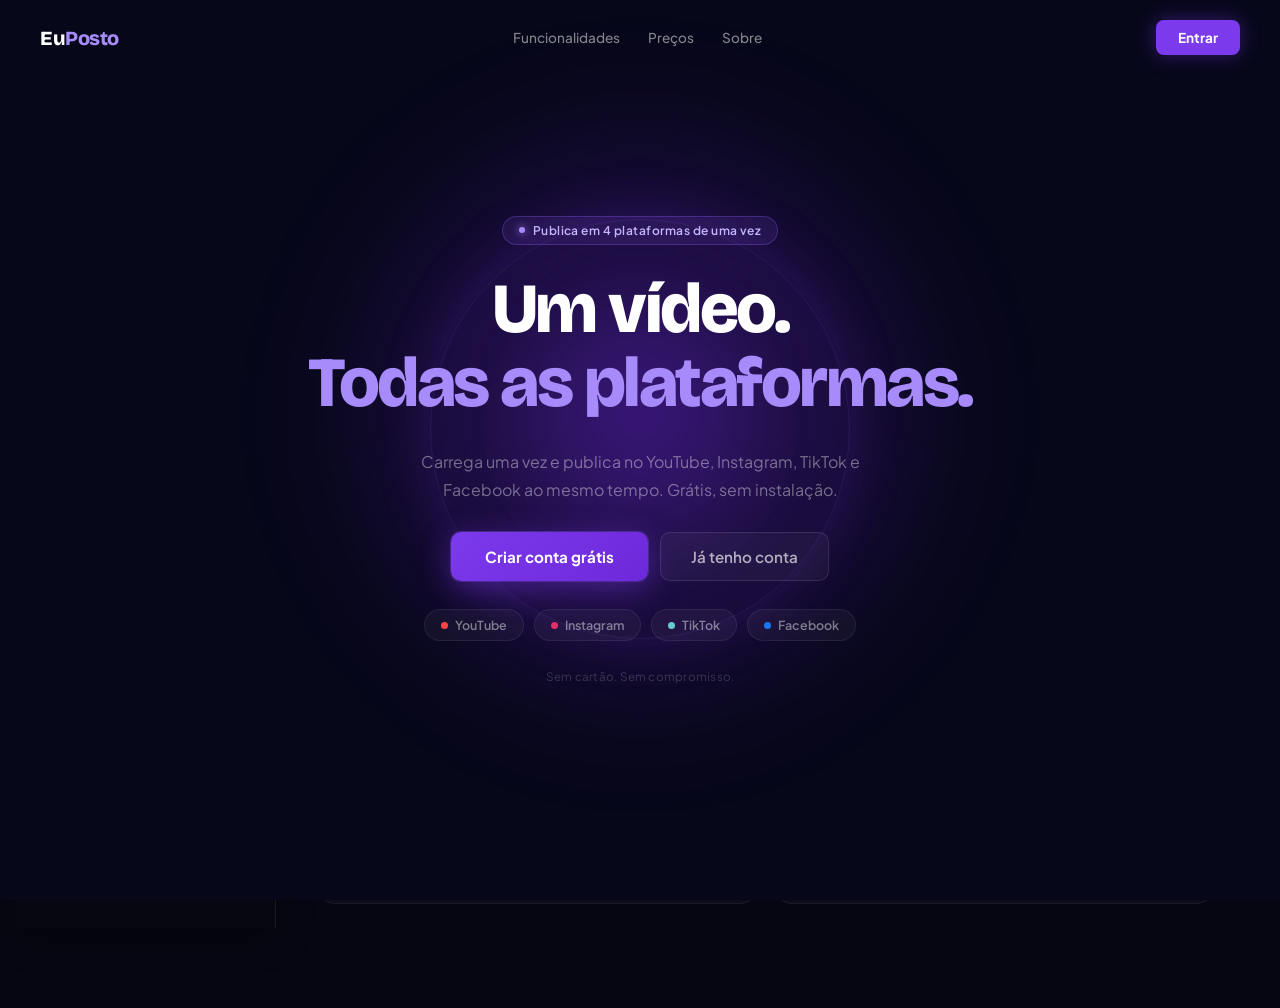
==== commit 84e6b746: "Update index.html with latest changes" ====
--- a/index.html
+++ b/index.html
@@ -4,93 +4,612 @@
   <meta charset="UTF-8" />
   <meta name="viewport" content="width=device-width, initial-scale=1.0" />
   <title>EuPosto</title>
+  <link rel="icon" type="image/png" href="/favicon.png" />
   <link rel="preconnect" href="https://fonts.googleapis.com" />
   <link rel="preconnect" href="https://fonts.gstatic.com" crossorigin />
-  <link href="https://fonts.googleapis.com/css2?family=DM+Sans:wght@400;500;600;700&family=Space+Mono:wght@400;700&display=swap" rel="stylesheet" />
+  <link href="https://fonts.googleapis.com/css2?family=Plus+Jakarta+Sans:wght@400;500;600;700;800&family=Space+Mono:wght@400;700&family=Bricolage+Grotesque:opsz,wght@12..96,400;12..96,600;12..96,700;12..96,800&display=swap" rel="stylesheet" />
+  <!-- Flatpickr date picker -->
+  <link rel="stylesheet" href="https://cdn.jsdelivr.net/npm/flatpickr/dist/themes/dark.css" />
+  <script src="https://cdn.jsdelivr.net/npm/flatpickr"></script>
+  <script src="https://cdn.jsdelivr.net/npm/flatpickr/dist/l10n/pt.js"></script>
+  <!-- Google Identity Services -->
+  <script src="https://accounts.google.com/gsi/client" async defer></script>
+  <!-- Facebook SDK -->
+  <script>
+    window.fbAsyncInit = function() {
+      FB.init({ appId: '1517537119901160', cookie: true, xfbml: true, version: 'v21.0' });
+    };
+  </script>
+  <script async defer crossorigin="anonymous" src="https://connect.facebook.net/pt_PT/sdk.js"></script>
   <style>
     *, *::before, *::after { box-sizing: border-box; margin: 0; padding: 0; }
 
+    /* ── Landing / Intro Screen ── */
+    @keyframes lp-fade-up { from { opacity:0; transform:translateY(22px); } to { opacity:1; transform:translateY(0); } }
+    @keyframes lp-orb-pulse { 0%,100% { transform:scale(1); opacity:.7; } 50% { transform:scale(1.08); opacity:1; } }
+    @keyframes lp-badge-in { from { opacity:0; transform:translateY(8px) scale(.95); } to { opacity:1; transform:translateY(0) scale(1); } }
+
+    #landing-screen {
+      position: fixed; inset: 0; z-index: 1100;
+      background: #07071a;
+      display: flex; flex-direction: column;
+      align-items: center; justify-content: center;
+      padding: 40px 24px;
+      overflow: auto;
+      font-family: 'Plus Jakarta Sans', sans-serif;
+    }
+
+    /* Nav bar */
+    .lp-nav {
+      position: fixed; top: 0; left: 0; right: 0; z-index: 10;
+      display: flex; align-items: center; justify-content: space-between;
+      padding: 20px 40px;
+    }
+    .lp-nav-logo {
+      font-family: 'Bricolage Grotesque', sans-serif;
+      font-size: 1.25rem; font-weight: 800; color: #fff; letter-spacing: -.5px;
+    }
+    .lp-nav-logo span { color: #a78bfa; }
+    .lp-nav-links { display: flex; gap: 28px; }
+    .lp-nav-link {
+      font-size: .85rem; font-weight: 500; color: rgba(255,255,255,.5);
+      text-decoration: none; background: none; border: none; cursor: pointer;
+      font-family: inherit; transition: color .2s;
+    }
+    .lp-nav-link:hover { color: #fff; }
+    .lp-nav-cta {
+      padding: 9px 22px; border-radius: 8px;
+      background: #7c3aed; color: #fff; border: none;
+      font-family: inherit; font-size: .85rem; font-weight: 700;
+      cursor: pointer; transition: box-shadow .2s, transform .15s;
+      box-shadow: 0 0 20px rgba(124,58,237,.4);
+    }
+    .lp-nav-cta:hover { transform: translateY(-1px); box-shadow: 0 0 30px rgba(124,58,237,.6); }
+
+    /* Central orb */
+    .lp-orb {
+      position: fixed; left: 50%; top: 50%; transform: translate(-50%, -55%);
+      width: min(700px, 100vw); height: min(700px, 100vw);
+      border-radius: 50%;
+      background: radial-gradient(ellipse at center, rgba(109,40,217,.55) 0%, rgba(76,29,149,.25) 40%, transparent 70%);
+      filter: blur(40px);
+      animation: lp-orb-pulse 5s ease-in-out infinite;
+      pointer-events: none;
+    }
+    .lp-orb-ring {
+      position: fixed; left: 50%; top: 50%; transform: translate(-50%, -55%);
+      width: min(420px, 90vw); height: min(420px, 90vw);
+      border-radius: 50%;
+      border: 1px solid rgba(139,92,246,.15);
+      box-shadow: 0 0 60px rgba(109,40,217,.2), inset 0 0 60px rgba(109,40,217,.1);
+      pointer-events: none;
+    }
+
+    /* Content */
+    .lp-inner {
+      position: relative; z-index: 1;
+      display: flex; flex-direction: column; align-items: center;
+      gap: 28px; max-width: 680px; width: 100%; text-align: center;
+    }
+    .lp-badge {
+      display: inline-flex; align-items: center; gap: 8px;
+      background: rgba(139,92,246,.12); border: 1px solid rgba(139,92,246,.3);
+      border-radius: 100px; padding: 6px 16px;
+      font-size: .75rem; font-weight: 600; color: #c4b5fd; letter-spacing: .04em;
+      animation: lp-fade-up .6s ease both;
+    }
+    .lp-badge-dot { width: 6px; height: 6px; border-radius: 50%; background: #a78bfa; box-shadow: 0 0 8px #a78bfa; }
+    .lp-headline {
+      font-family: 'Bricolage Grotesque', sans-serif;
+      font-size: clamp(2.6rem, 7vw, 4.4rem); font-weight: 800;
+      color: #fff; letter-spacing: -2.5px; line-height: 1.05;
+      animation: lp-fade-up .6s .1s ease both;
+    }
+    .lp-headline em { font-style: normal; color: #a78bfa; }
+    .lp-sub {
+      font-size: 1rem; color: rgba(255,255,255,.4); line-height: 1.75;
+      max-width: 440px;
+      animation: lp-fade-up .6s .2s ease both;
+    }
+    .lp-actions {
+      display: flex; gap: 12px; flex-wrap: wrap; justify-content: center;
+      animation: lp-fade-up .6s .3s ease both;
+    }
+    .lp-cta-primary {
+      padding: 14px 34px; border-radius: 10px; border: none;
+      background: linear-gradient(135deg, #7c3aed 0%, #6d28d9 100%);
+      color: #fff; font-family: inherit; font-size: .95rem; font-weight: 700;
+      cursor: pointer; transition: transform .15s, box-shadow .2s;
+      box-shadow: 0 8px 32px rgba(124,58,237,.45), 0 0 0 1px rgba(139,92,246,.3);
+    }
+    .lp-cta-primary:hover { transform: translateY(-2px); box-shadow: 0 12px 40px rgba(124,58,237,.6), 0 0 0 1px rgba(139,92,246,.5); }
+    .lp-cta-secondary {
+      padding: 14px 30px; border-radius: 10px;
+      border: 1px solid rgba(255,255,255,.1); background: rgba(255,255,255,.04);
+      color: rgba(255,255,255,.65); font-family: inherit; font-size: .95rem; font-weight: 600;
+      cursor: pointer; transition: border-color .2s, background .2s, color .2s;
+    }
+    .lp-cta-secondary:hover { border-color: rgba(139,92,246,.4); background: rgba(124,58,237,.08); color: #fff; }
+    .lp-platforms {
+      display: flex; gap: 10px; justify-content: center; flex-wrap: wrap;
+      animation: lp-fade-up .6s .4s ease both;
+    }
+    .lp-plat {
+      display: flex; align-items: center; gap: 7px;
+      background: rgba(255,255,255,.04); border: 1px solid rgba(255,255,255,.07);
+      border-radius: 100px; padding: 7px 16px;
+      font-size: .78rem; font-weight: 600; color: rgba(255,255,255,.45);
+      transition: border-color .2s, background .2s, color .2s;
+    }
+    .lp-plat:hover { border-color: rgba(139,92,246,.3); background: rgba(124,58,237,.07); color: rgba(255,255,255,.7); }
+    .lp-plat-dot { width: 7px; height: 7px; border-radius: 50%; flex-shrink: 0; }
+    .lp-note {
+      font-size: .73rem; color: rgba(255,255,255,.18); letter-spacing: .02em;
+      animation: lp-fade-up .6s .5s ease both;
+    }
+
+    @media (max-width: 600px) {
+      .lp-nav-links { display: none; }
+      .lp-nav { padding: 16px 20px; }
+    }
+
+    /* ── Login Screen ── */
+    /* ══════════════════════════════════════════
+       LOGIN SCREEN v3 — Studio Entrance
+    ══════════════════════════════════════════ */
+    #login-screen {
+      position: fixed; inset: 0; z-index: 1000;
+      display: none;
+      background: #f5f3ee;
+      display: flex; flex-direction: row-reverse; /* mockup left, form right */
+      overflow: auto;
+      font-family: 'Plus Jakarta Sans', sans-serif;
+    }
+
+    /* ── FORM PANEL — cream/white, clean ── */
+    .login-left {
+      width: 480px; flex-shrink: 0;
+      background: #f5f3ee;
+      display: flex; flex-direction: column;
+      align-items: center; justify-content: center;
+      padding: 48px 44px; gap: 28px; position: relative;
+    }
+    /* thin top stripe */
+    .login-left::after {
+      content: ''; position: absolute; top: 0; left: 0; right: 0; height: 3px;
+      background: linear-gradient(90deg, #7c3aed, #a855f7, #ec4899);
+    }
+
+    .lf-form-top {
+      width: 100%; max-width: 360px; display: flex;
+      align-items: center; justify-content: space-between;
+    }
+    .lf-logo {
+      font-family: 'Bricolage Grotesque', sans-serif;
+      font-size: 1.45rem; font-weight: 800;
+      color: #0a0a0a; letter-spacing: -1px;
+    }
+    .lf-logo span { color: #7c3aed; }
+    .lf-badge { display: none; }
+
+    .lf-form-body {
+      width: 100%; max-width: 360px; flex: none; padding: 0;
+      display: flex; flex-direction: column; gap: 14px;
+    }
+
+    /* Form card — elevated white */
+    .login-card {
+      background: #ffffff;
+      border-radius: 16px;
+      border: 1px solid #e8e4de;
+      box-shadow: 0 4px 24px rgba(0,0,0,.07), 0 1px 3px rgba(0,0,0,.04);
+      padding: 28px 28px 24px;
+      display: flex; flex-direction: column; gap: 16px; width: 100%;
+    }
+    .login-card-title {
+      font-family: 'Bricolage Grotesque', sans-serif;
+      font-size: 1.3rem; font-weight: 700; color: #0a0a0a;
+      letter-spacing: -.03em; line-height: 1.2;
+    }
+    .login-card-sub { font-size: .82rem; color: #888; margin-top: -6px; line-height: 1.5; }
+
+    /* Tabs */
+    .login-mode-tabs {
+      display: flex; background: #f5f3ee;
+      border: 1px solid #e8e4de; border-radius: 10px; padding: 3px; gap: 3px;
+    }
+    .login-mode-tab {
+      flex: 1; padding: 8px; border: none; border-radius: 7px;
+      background: none; color: #888;
+      font-family: 'Plus Jakarta Sans', sans-serif; font-size: .84rem; font-weight: 600;
+      cursor: pointer; transition: all .2s;
+    }
+    .login-mode-tab.active {
+      background: #ffffff; color: #0a0a0a;
+      box-shadow: 0 1px 4px rgba(0,0,0,.1);
+    }
+    .login-mode-desc { display: none; }
+    .login-mode-desc.show { display: block; font-size: .82rem; color: #888; }
+
+    /* Fields */
+    .auth-field { display: flex; flex-direction: column; gap: 5px; }
+    .auth-label { font-size: .63rem; font-weight: 700; color: #aaa; letter-spacing: 1px; text-transform: uppercase; }
+    .auth-input-wrap {
+      display: flex; align-items: center; gap: 9px;
+      background: #f8f7f4; border: 1.5px solid #e8e4de;
+      border-radius: 10px; padding: 11px 14px;
+      transition: border-color .2s, box-shadow .2s;
+    }
+    .auth-input-wrap:focus-within {
+      border-color: #7c3aed; background: #fff;
+      box-shadow: 0 0 0 3px rgba(124,58,237,.1);
+    }
+    .auth-icon { width: 15px; height: 15px; flex-shrink: 0; color: #bbb; }
+    .auth-input-wrap input {
+      flex: 1; background: none; border: none; outline: none;
+      color: #0a0a0a; font-family: 'Plus Jakarta Sans', sans-serif; font-size: .9rem;
+    }
+    .auth-input-wrap input::placeholder { color: #bbb; }
+    .auth-eye { background: none; border: none; cursor: pointer; padding: 0; color: #bbb; display: flex; flex-shrink: 0; transition: color .2s; }
+    .auth-eye:hover { color: #555; }
+    .auth-eye svg { width: 16px; height: 16px; }
+    .auth-error { font-size: .78rem; color: #dc2626; min-height: 14px; font-weight: 500; }
+
+    .auth-submit-btn {
+      width: 100%; padding: 13px; border-radius: 10px; border: none;
+      background: #0a0a0a; color: #fff;
+      font-family: 'Plus Jakarta Sans', sans-serif; font-size: .92rem; font-weight: 700;
+      cursor: pointer; transition: opacity .2s, transform .15s;
+      letter-spacing: .1px;
+    }
+    .auth-submit-btn:hover { opacity: .85; transform: translateY(-1px); }
+
+    .auth-forgot-row { text-align: right; margin-top: 2px; }
+    .auth-forgot { background: none; border: none; color: #aaa; font-size: .76rem; cursor: pointer; font-family: 'Plus Jakarta Sans', sans-serif; transition: color .2s; }
+    .auth-forgot:hover { color: #7c3aed; }
+    .auth-switch-row { text-align: center; font-size: .8rem; color: #888; }
+    .auth-switch-btn { background: none; border: none; color: #7c3aed; font-family: 'Plus Jakarta Sans', sans-serif; font-size: .8rem; font-weight: 700; cursor: pointer; padding: 0; }
+    .auth-switch-btn:hover { color: #5b21b6; }
+
+    .login-divider { display: flex; align-items: center; gap: 10px; color: #ccc; font-size: .7rem; text-transform: uppercase; letter-spacing: 1px; }
+    .login-divider::before, .login-divider::after { content: ''; flex: 1; height: 1px; background: #e8e4de; }
+    .google-render-wrap { display: flex; justify-content: center; min-height: 44px; }
+    .login-terms { font-size: .68rem; color: #bbb; text-align: center; line-height: 1.6; }
+    .login-switch-card { display: none; }
+
+    .remembered-email-bar { display: none; align-items: center; gap: 10px; background: #f0eeff; border: 1px solid #c4b5fd; border-radius: 10px; padding: 10px 14px; }
+    .remembered-email-bar.show { display: flex; }
+    .rem-addr { flex: 1; font-size: .87rem; font-weight: 600; color: #7c3aed; }
+    .rem-forget { background: none; border: none; color: #aaa; font-size: .75rem; cursor: pointer; padding: 2px 6px; border-radius: 4px; transition: color .2s; font-family: inherit; }
+    .rem-forget:hover { color: #dc2626; }
+
+    .remember-row { display: flex; align-items: center; gap: 10px; }
+    .remember-row input[type=checkbox] { display: none; }
+    .remember-checkbox { width: 17px; height: 17px; border-radius: 4px; flex-shrink: 0; border: 1.5px solid #ddd; background: #f8f7f4; cursor: pointer; display: flex; align-items: center; justify-content: center; transition: all .2s; }
+    .remember-row input:checked + .remember-checkbox { background: #7c3aed; border-color: #7c3aed; }
+    .remember-row input:checked + .remember-checkbox::after { content: '✓'; font-size: .65rem; color: #fff; font-weight: 700; }
+    .remember-label { display: flex; align-items: center; gap: 10px; font-size: .82rem; color: #888; cursor: pointer; user-select: none; }
+
+    .login-user-bar { display: none; align-items: center; gap: 10px; background: #f8f7f4; border: 1px solid #e8e4de; border-radius: 10px; padding: 10px 14px; width: 100%; }
+    .login-user-bar.show { display: flex; }
+    .login-user-bar img { width: 30px; height: 30px; border-radius: 50%; object-fit: cover; }
+    .login-user-bar .name { font-weight: 600; font-size: .88rem; flex: 1; color: #0a0a0a; }
+    .login-user-bar .provider { font-size: .7rem; color: #aaa; font-family: 'Space Mono', monospace; }
+    .login-user-bar .logout-btn { background: none; border: none; color: #aaa; cursor: pointer; font-size: .78rem; padding: 2px 6px; border-radius: 4px; transition: color .2s; }
+    .login-user-bar .logout-btn:hover { color: #dc2626; }
+
+    .enter-btn { width: 100%; padding: 13px; background: #0a0a0a; border: none; border-radius: 10px; color: #fff; font-family: 'Plus Jakarta Sans', sans-serif; font-size: .92rem; font-weight: 700; cursor: pointer; transition: opacity .2s, transform .15s; display: none; }
+    .enter-btn.show { display: block; }
+    .enter-btn:hover { opacity: .85; transform: translateY(-1px); }
+
+    .login-btn { width: 100%; padding: 11px 18px; border-radius: 10px; border: 1.5px solid #e8e4de; background: #fff; color: #0a0a0a; font-family: 'Plus Jakarta Sans', sans-serif; font-size: .88rem; font-weight: 600; cursor: pointer; display: flex; align-items: center; justify-content: center; gap: 9px; transition: border-color .2s, box-shadow .2s; }
+    .login-btn:hover { border-color: #c4b5fd; box-shadow: 0 0 0 3px rgba(124,58,237,.08); }
+    .login-btn svg { width: 18px; height: 18px; flex-shrink: 0; }
+
+    #auth-register-form, #auth-login-form { display: flex; flex-direction: column; gap: 13px; }
+
+    /* ── MOCKUP PANEL — rich dark ── */
+    .login-right {
+      flex: 1; min-width: 0; background: #09090f;
+      display: flex; align-items: center; justify-content: center;
+      padding: 60px 48px; position: relative; overflow: hidden;
+    }
+    /* Noise texture */
+    .login-right::before {
+      content: ''; position: absolute; inset: 0; pointer-events: none;
+      background-image: url("data:image/svg+xml,%3Csvg viewBox='0 0 256 256' xmlns='http://www.w3.org/2000/svg'%3E%3Cfilter id='n'%3E%3CfeTurbulence type='fractalNoise' baseFrequency='0.9' numOctaves='4' stitchTiles='stitch'/%3E%3C/filter%3E%3Crect width='100%25' height='100%25' filter='url(%23n)' opacity='0.04'/%3E%3C/svg%3E");
+      background-size: 180px;
+    }
+    /* Glows */
+    .login-right::after {
+      content: ''; position: absolute; pointer-events: none;
+      top: -120px; right: -120px; width: 480px; height: 480px; border-radius: 50%;
+      background: radial-gradient(circle, rgba(124,58,237,.2) 0%, transparent 65%);
+    }
+    .lr-inner {
+      position: relative; z-index: 1;
+      display: flex; flex-direction: column; align-items: center; gap: 32px;
+    }
+    /* second glow */
+    .lr-inner::before {
+      content: ''; position: absolute; pointer-events: none;
+      bottom: -160px; left: -100px; width: 380px; height: 380px; border-radius: 50%;
+      background: radial-gradient(circle, rgba(236,72,153,.12) 0%, transparent 65%);
+    }
+
+    /* Phone frame */
+    .lr-phone-wrap { position: relative; }
+    .lr-phone {
+      width: 236px; height: 482px; background: #0c0c16;
+      border-radius: 40px;
+      border: 1.5px solid rgba(255,255,255,.08);
+      box-shadow:
+        0 0 0 6px rgba(0,0,0,.6),
+        0 0 0 7px rgba(255,255,255,.04),
+        0 32px 64px rgba(0,0,0,.8),
+        0 0 80px rgba(124,58,237,.12);
+      overflow: hidden; position: relative;
+    }
+    .lr-phone-notch { position: absolute; top: 0; left: 50%; transform: translateX(-50%); width: 80px; height: 22px; background: #0c0c16; border-radius: 0 0 14px 14px; z-index: 10; }
+    .lr-phone-screen { width: 100%; height: 100%; display: flex; flex-direction: column; padding-top: 22px; overflow: hidden; }
+    .lr-app-topbar { display: flex; align-items: center; justify-content: space-between; padding: 8px 14px 6px; }
+    .lr-app-logo-sm { font-family: 'Bricolage Grotesque', sans-serif; font-size: .78rem; font-weight: 700; color: #fff; }
+    .lr-app-dots { color: rgba(255,255,255,.2); font-size: .85rem; letter-spacing: 1.5px; }
+    .lr-app-video { margin: 5px 10px; height: 110px; border-radius: 12px; background: linear-gradient(155deg, #16112e, #0e0b1e); border: 1px solid rgba(124,58,237,.15); display: flex; flex-direction: column; align-items: center; justify-content: center; gap: 5px; position: relative; overflow: hidden; }
+    .lr-app-video::before { content: ''; position: absolute; inset: 0; background: linear-gradient(135deg, rgba(124,58,237,.07), transparent); }
+    .lr-play-btn { width: 32px; height: 32px; border-radius: 50%; background: rgba(124,58,237,.18); border: 1px solid rgba(124,58,237,.35); display: flex; align-items: center; justify-content: center; color: #a78bfa; font-size: .6rem; position: relative; z-index: 1; }
+    .lr-video-lbl { font-size: .57rem; color: rgba(255,255,255,.28); position: relative; z-index: 1; font-family: 'Space Mono', monospace; }
+    .lr-app-platforms { padding: 8px 10px; display: flex; flex-direction: column; gap: 5px; flex: 1; }
+    .lr-app-plat { display: flex; align-items: center; gap: 8px; background: rgba(255,255,255,.024); border: 1px solid rgba(255,255,255,.05); border-radius: 8px; padding: 7px 10px; }
+    .lr-app-plat-dot { width: 7px; height: 7px; border-radius: 50%; flex-shrink: 0; }
+    .lr-app-plat-name { font-size: .62rem; font-weight: 600; color: rgba(255,255,255,.5); flex: 1; }
+    .lr-app-plat-toggle { width: 24px; height: 13px; border-radius: 7px; position: relative; flex-shrink: 0; }
+    .lr-app-plat-toggle.on { background: #7c3aed; }
+    .lr-app-plat-toggle.off { background: rgba(255,255,255,.1); }
+    .lr-app-plat-toggle::after { content: ''; position: absolute; top: 2px; width: 9px; height: 9px; border-radius: 50%; background: #fff; box-shadow: 0 1px 3px rgba(0,0,0,.3); }
+    .lr-app-plat-toggle.on::after { left: calc(100% - 11px); }
+    .lr-app-plat-toggle.off::after { left: 2px; }
+    .lr-app-publish-btn { margin: 6px 10px 14px; padding: 10px; background: #7c3aed; border-radius: 10px; text-align: center; font-size: .68rem; font-weight: 700; color: #fff; letter-spacing: .3px; }
+
+    /* Floating badges */
+    .lr-notif { position: absolute; bottom: -12px; right: -30px; background: #0f0e1a; border: 1px solid rgba(74,222,128,.22); border-radius: 12px; padding: 9px 14px; display: flex; align-items: center; gap: 8px; box-shadow: 0 8px 28px rgba(0,0,0,.6); animation: floatBadge 3s ease-in-out infinite; white-space: nowrap; }
+    .lr-view-badge { position: absolute; top: 28px; left: -32px; background: #0f0e1a; border: 1px solid rgba(124,58,237,.25); border-radius: 12px; padding: 8px 12px; box-shadow: 0 8px 28px rgba(0,0,0,.5); animation: floatBadge 3s ease-in-out infinite; animation-delay: 1.5s; }
+    @keyframes floatBadge { 0%,100% { transform: translateY(0); } 50% { transform: translateY(-6px); } }
+    .lr-notif-dot { width: 7px; height: 7px; border-radius: 50%; background: #4ade80; flex-shrink: 0; box-shadow: 0 0 6px #4ade80; }
+    .lr-notif-text { font-size: .7rem; font-weight: 600; color: #4ade80; }
+    .lr-view-num { font-family: 'Space Mono', monospace; font-size: .78rem; font-weight: 700; color: #a78bfa; display: block; }
+    .lr-view-lbl { font-size: .59rem; color: rgba(255,255,255,.26); }
+
+    /* Caption */
+    .lr-caption { text-align: center; max-width: 270px; }
+    .lr-caption strong { font-family: 'Bricolage Grotesque', sans-serif; font-size: 1.05rem; font-weight: 700; color: #fff; display: block; margin-bottom: 6px; letter-spacing: -.02em; }
+    .lr-caption span { font-size: .8rem; color: rgba(255,255,255,.38); line-height: 1.6; }
+
+    /* Platform pill row */
+    .lr-plat-row { display: flex; gap: 6px; margin-top: 4px; justify-content: center; flex-wrap: wrap; }
+    .lr-plat-pill { display: flex; align-items: center; gap: 5px; background: rgba(255,255,255,.05); border: 1px solid rgba(255,255,255,.08); border-radius: 20px; padding: 4px 10px; font-size: .68rem; font-weight: 600; color: rgba(255,255,255,.55); }
+
+    @media (max-width: 860px) {
+      #login-screen { flex-direction: column-reverse; }
+      .login-left { width: 100%; padding: 32px 20px; gap: 20px; }
+      .login-right { min-height: 280px; padding: 32px 24px; }
+      .lr-phone { width: 175px; height: 355px; }
+      .lr-notif { display: none; }
+      .lr-view-badge { display: none; }
+    }
+
+    /* ── Old header — hide it ── */
+    header { display: none; }
+    #header-user { display: none !important; }
+
+    /* ── New sidebar brand ── */
+    .sidebar-brand {
+      display: flex; align-items: center; gap: 8px;
+      padding: 6px 8px 18px;
+    }
+    .sidebar-brand-name {
+      font-family: 'Space Mono', monospace; font-size: 1.1rem; font-weight: 700;
+      background: linear-gradient(135deg, var(--accent), var(--accent2));
+      -webkit-background-clip: text; -webkit-text-fill-color: transparent;
+      background-clip: text; letter-spacing: -0.5px;
+    }
+    /* Fire icon */
+    .fire-icon {
+      font-size: 1.15rem; display: inline-block;
+      transition: filter .6s ease, transform .3s ease;
+      filter: grayscale(1) brightness(.5);
+      cursor: help;
+    }
+    .fire-icon.warm    { filter: sepia(1) saturate(3) hue-rotate(-10deg) brightness(1.1); }
+    .fire-icon.hot     { filter: sepia(1) saturate(4) hue-rotate(-20deg) brightness(1.15); }
+    .fire-icon.blazing { filter: sepia(1) saturate(5) hue-rotate(200deg) brightness(1.2); animation: firePulse 1.8s ease-in-out infinite; }
+    @keyframes firePulse {
+      0%,100% { transform: scale(1); filter: sepia(1) saturate(5) hue-rotate(200deg) brightness(1.2); }
+      50%      { transform: scale(1.15); filter: sepia(1) saturate(6) hue-rotate(220deg) brightness(1.4); }
+    }
+
+    /* New post button */
+    .sidebar-new-post {
+      width: 100%; padding: 11px 16px; border-radius: var(--radius-sm);
+      background: linear-gradient(135deg, var(--accent), var(--accent2));
+      color: #fff; border: none; font-family: 'Plus Jakarta Sans', sans-serif;
+      font-size: .9rem; font-weight: 700; cursor: pointer; margin-bottom: 18px;
+      box-shadow: 0 4px 18px var(--accent-glow); transition: opacity .2s, transform .15s;
+      text-align: left; display: flex; align-items: center; gap: 8px;
+    }
+    .sidebar-new-post:hover { opacity: .9; transform: translateY(-1px); }
+
+    /* Sidebar user section at bottom */
+    .sidebar-bottom {
+      margin-top: auto; padding-top: 14px;
+      border-top: 1px solid var(--border);
+    }
+    .sidebar-user-row {
+      display: flex; align-items: center; gap: 10px;
+      padding: 10px 12px; border-radius: var(--radius-sm);
+      background: rgba(255,255,255,.03);
+    }
+    .sidebar-user-avatar {
+      width: 30px; height: 30px; border-radius: 50%;
+      object-fit: cover; flex-shrink: 0;
+      border: 1.5px solid var(--border2);
+    }
+    .sidebar-user-name { font-size: .82rem; font-weight: 600; color: var(--text); flex: 1; min-width: 0; overflow: hidden; text-overflow: ellipsis; white-space: nowrap; }
+    .sidebar-logout-btn {
+      background: none; border: none; color: var(--muted); cursor: pointer;
+      font-size: .7rem; padding: 4px 8px; border-radius: 6px;
+      font-family: inherit; transition: all .2s; flex-shrink: 0;
+      border: 1px solid var(--border);
+    }
+    .sidebar-logout-btn:hover { border-color: var(--error); color: var(--error); }
+
     :root {
-      --bg: #0e0e14;
-      --surface: #16161f;
-      --surface2: #1e1e2a;
-      --border: #2a2a3a;
+      --bg: #060612;
+      --surface: #0c0b1a;
+      --surface2: #100f22;
+      --surface3: #141228;
+      --border: rgba(255,255,255,.06);
+      --border2: rgba(255,255,255,.1);
       --accent: #7c6fff;
-      --accent2: #ff6b9d;
-      --text: #e8e8f0;
-      --muted: #6b6b85;
-      --success: #4ade80;
+      --accent-light: #a78bfa;
+      --accent2: #c026d3;
+      --accent-glow: rgba(124,111,255,.25);
+      --text: #f0f0fa;
+      --text2: #8888a8;
+      --muted: #50506e;
+      --success: #34d399;
       --error: #f87171;
       --warning: #fbbf24;
-      --radius: 12px;
+      --radius: 14px;
+      --radius-sm: 10px;
+      --radius-lg: 18px;
+      --glass: rgba(255,255,255,.03);
+      --glass-border: rgba(255,255,255,.06);
+      --shadow-sm: 0 2px 8px rgba(0,0,0,.35);
+      --shadow: 0 6px 28px rgba(0,0,0,.45);
+      --shadow-lg: 0 20px 60px rgba(0,0,0,.55);
     }
 
     body {
-      font-family: 'DM Sans', sans-serif;
+      font-family: 'Plus Jakarta Sans', sans-serif;
       background: var(--bg);
+      background-image:
+        radial-gradient(ellipse 90% 60% at 50% -10%, rgba(124,95,255,.10) 0%, transparent 65%),
+        radial-gradient(ellipse 60% 40% at 90% 110%, rgba(176,110,243,.06) 0%, transparent 60%);
+      background-attachment: fixed;
       color: var(--text);
       min-height: 100vh;
-      padding: 24px 16px 60px;
+      padding: 28px 16px 80px;
+      -webkit-font-smoothing: antialiased;
+      -moz-osx-font-smoothing: grayscale;
     }
 
     /* ── Header ── */
     header {
       text-align: center;
-      margin-bottom: 40px;
+      margin-bottom: 48px;
+      position: relative;
     }
     header h1 {
       font-family: 'Space Mono', monospace;
       font-size: 2rem;
       font-weight: 700;
-      background: linear-gradient(135deg, var(--accent), var(--accent2));
+      background: linear-gradient(135deg, var(--accent-light) 0%, var(--accent) 45%, var(--accent2) 100%);
       -webkit-background-clip: text;
       -webkit-text-fill-color: transparent;
       background-clip: text;
-      letter-spacing: -1px;
+      letter-spacing: -1.5px;
     }
     header p {
       color: var(--muted);
-      font-size: .9rem;
-      margin-top: 6px;
-    }
-
-    /* ── Layout ── */
-    .layout {
-      max-width: 860px;
-      margin: 0 auto;
-      display: grid;
-      gap: 20px;
+      font-size: .875rem;
+      margin-top: 8px;
+      letter-spacing: .1px;
+    }
+
+    /* ── App shell layout ── */
+    body { display: flex; flex-direction: column; min-height: 100vh; }
+    .app-layout {
+      display: flex; flex: 1; align-items: stretch;
+      width: 100%; gap: 40px; padding-right: 48px;
+    }
+    .sidebar {
+      width: 260px; flex-shrink: 0;
+      background: linear-gradient(180deg, #0a0820 0%, #0d0b22 100%);
+      border-right: 1px solid rgba(255,255,255,.04);
+      border-radius: 0; padding: 32px 16px 24px;
+      position: sticky; top: 0; height: 100vh;
+      display: flex; flex-direction: column; overflow: hidden;
+    }
+    .sidebar-label {
+      font-size: .6rem; font-family: 'Space Mono', monospace;
+      letter-spacing: 2px; text-transform: uppercase;
+      color: var(--muted); padding: 4px 8px 8px; display: block;
+    }
+    .sidebar-item {
+      display: flex; align-items: center; gap: 11px;
+      padding: 11px 14px; border-radius: 12px;
+      border: none; background: none; color: var(--muted);
+      font-family: 'Plus Jakarta Sans', sans-serif; font-size: .88rem; font-weight: 500;
+      cursor: pointer; transition: all .18s cubic-bezier(.4,0,.2,1);
+      width: 100%; text-align: left; letter-spacing: -.01em;
+    }
+    .sidebar-item:hover { background: rgba(255,255,255,.06); color: var(--text); }
+    .sidebar-item.active {
+      background: rgba(124,95,255,.15); color: #c4b5fd; font-weight: 700;
+    }
+    .sidebar-item svg { width: 17px; height: 17px; flex-shrink: 0; fill: currentColor; }
+    .app-content { flex: 1; min-width: 0; display: flex; flex-direction: column; gap: 20px; padding: 24px 0 24px 0; }
+    .tab-pane { display: none; flex-direction: column; gap: 20px; }
+    .tab-pane.active { display: flex; }
+    @media (max-width: 860px) {
+      .app-layout { flex-direction: column; padding: 12px; gap: 12px; }
+      .sidebar { width: 100%; height: auto; position: static; flex-direction: row; flex-wrap: wrap; padding: 10px; gap: 4px; }
+      .sidebar-brand { display: none; }
+      .sidebar-new-post { width: auto; margin-bottom: 0; padding: 9px 14px; }
+      .sidebar-bottom { display: none; }
+      .sidebar-label { display: none; }
+      .sidebar-item { flex: 1; justify-content: center; padding: 10px 6px; font-size: .82rem; }
+      .sidebar-item.active { box-shadow: none; background: rgba(124,95,255,.15); }
+      .app-content { padding: 0; }
     }
 
     /* ── Card ── */
     .card {
       background: var(--surface);
-      border: 1px solid var(--border);
-      border-radius: var(--radius);
-      padding: 24px;
-    }
+      border: 1px solid rgba(255,255,255,.05);
+      border-radius: 20px;
+      padding: 26px 30px;
+      box-shadow: 0 1px 0 rgba(255,255,255,.04) inset;
+      transition: border-color .2s;
+      contain: layout style;
+    }
+    .card:hover { border-color: rgba(255,255,255,.11); }
     .card-title {
-      font-size: .75rem;
+      font-size: .67rem;
       font-family: 'Space Mono', monospace;
       text-transform: uppercase;
-      letter-spacing: 1.5px;
+      letter-spacing: 2px;
       color: var(--muted);
-      margin-bottom: 16px;
+      margin-bottom: 18px;
     }
 
     /* ── Drop zone ── */
     #drop-zone {
-      border: 2px dashed var(--border);
-      border-radius: var(--radius);
-      padding: 48px 24px;
+      border: 1.5px dashed rgba(124,111,255,.25);
+      border-radius: 20px;
+      padding: 60px 24px;
       text-align: center;
       cursor: pointer;
-      transition: border-color .2s, background .2s;
+      transition: border-color .25s, background .25s, transform .2s, box-shadow .25s;
       position: relative;
+      background: radial-gradient(ellipse 60% 60% at 50% 50%, rgba(124,111,255,.04) 0%, transparent 70%);
     }
     #drop-zone:hover, #drop-zone.drag-over {
-      border-color: var(--accent);
-      background: rgba(124,111,255,.06);
+      border-color: rgba(124,111,255,.6);
+      border-style: solid;
+      background: radial-gradient(ellipse 70% 70% at 50% 50%, rgba(124,111,255,.08) 0%, transparent 70%);
+      box-shadow: 0 0 0 4px rgba(124,111,255,.08);
     }
     #drop-zone input[type="file"] {
       position: absolute; inset: 0; opacity: 0; cursor: pointer;
@@ -126,19 +645,44 @@
     #video-preview-wrap .remove-btn:hover { background: var(--error); }
     #video-info { margin-top: 10px; font-size: .8rem; color: var(--muted); font-family: 'Space Mono', monospace; }
 
+    /* ── Multi-video queue ── */
+    #video-queue { display:flex; flex-direction:column; gap:8px; margin-top:12px; }
+    .vq-item { display:flex; align-items:center; gap:10px; padding:10px 14px; background:rgba(124,95,255,.08); border:1.5px solid rgba(124,95,255,.4); border-radius:10px; box-shadow:0 0 14px rgba(124,95,255,.18), inset 0 0 10px rgba(124,95,255,.04); }
+    .vq-num { width:22px; height:22px; border-radius:50%; background:var(--accent); color:#fff; font-size:.72rem; font-weight:700; display:flex; align-items:center; justify-content:center; flex-shrink:0; box-shadow:0 0 10px rgba(124,95,255,.7); }
+    .vq-name { flex:1; font-size:.82rem; color:#d8b4fe; white-space:nowrap; overflow:hidden; text-overflow:ellipsis; }
+    .vq-size { font-size:.75rem; color:#a78bfa; margin-left:auto; white-space:nowrap; }
+    .vq-remove { background:none; border:1px solid rgba(248,113,113,.4); color:#f87171; border-radius:6px; padding:3px 9px; font-size:.72rem; cursor:pointer; flex-shrink:0; box-shadow:0 0 6px rgba(248,113,113,.2); }
+    .vq-remove:hover { background:rgba(248,113,113,.12); box-shadow:0 0 10px rgba(248,113,113,.35); }
+    #add-more-btn { margin-top:10px; display:none; width:100%; padding:10px 14px; background:rgba(124,95,255,.06); border:1.5px solid rgba(124,95,255,.4); border-radius:10px; color:#a78bfa; cursor:pointer; font-size:.84rem; font-family:'Plus Jakarta Sans',sans-serif; transition:all .2s; position:relative; box-shadow:0 0 12px rgba(124,95,255,.15); }
+    #add-more-btn input[type="file"] { position:absolute; inset:0; opacity:0; cursor:pointer; width:100%; }
+    #add-more-btn:hover { border-color:rgba(168,139,250,.8); color:#c4b5fd; background:rgba(124,95,255,.12); box-shadow:0 0 18px rgba(124,95,255,.28); }
+
+    /* ── Interval selector ── */
+    #interval-wrap { display:none; margin-top:14px; padding:14px; background:rgba(124,95,255,.08); border:1.5px solid rgba(124,95,255,.35); border-radius:12px; box-shadow:0 0 16px rgba(124,95,255,.14), inset 0 0 12px rgba(124,95,255,.04); }
+    .interval-label { font-size:.78rem; color:#a78bfa; margin-bottom:10px; font-weight:600; letter-spacing:.03em; }
+    .interval-presets { display:flex; flex-wrap:wrap; gap:6px; }
+    .interval-btn { padding:6px 14px; border-radius:20px; border:1.5px solid rgba(124,95,255,.4); background:rgba(124,95,255,.06); color:#c4b5fd; font-size:.8rem; cursor:pointer; font-family:'Plus Jakarta Sans',sans-serif; transition:all .2s; box-shadow:0 0 8px rgba(124,95,255,.12); }
+    .interval-btn:hover { border-color:rgba(168,139,250,.8); color:#e9d5ff; background:rgba(124,95,255,.14); box-shadow:0 0 14px rgba(124,95,255,.28); }
+    .interval-btn.active { border-color:#a78bfa; background:rgba(124,95,255,.22); color:#e9d5ff; font-weight:600; box-shadow:0 0 16px rgba(124,95,255,.4); }
+    #interval-custom-wrap { margin-top:10px; display:none; }
+    .interval-custom-row { display:flex; align-items:center; gap:8px; }
+    .interval-custom-row input[type="number"] { width:70px; padding:6px 10px; background:var(--surface2); border:1px solid var(--border); border-radius:8px; color:var(--text); font-size:.85rem; font-family:'Plus Jakarta Sans',sans-serif; }
+    .interval-custom-row select { padding:6px 10px; background:var(--surface2); border:1px solid var(--border); border-radius:8px; color:var(--text); font-size:.85rem; font-family:'Plus Jakarta Sans',sans-serif; cursor:pointer; }
+    .interval-custom-row label { font-size:.82rem; color:var(--muted); }
+
     /* ── Platforms ── */
     .platform-row {
       display: flex; gap: 10px; flex-wrap: wrap;
     }
     .platform-btn {
       display: flex; align-items: center; gap: 8px;
-      padding: 10px 16px; border-radius: 8px;
-      border: 1.5px solid var(--border);
-      background: var(--surface2);
-      color: var(--muted);
-      cursor: pointer; font-family: 'DM Sans', sans-serif;
-      font-size: .875rem; font-weight: 500;
-      transition: all .2s; user-select: none;
+      padding: 10px 18px; border-radius: 100px;
+      border: 1.5px solid rgba(255,255,255,.08);
+      background: rgba(255,255,255,.04);
+      color: var(--text2);
+      cursor: pointer; font-family: 'Plus Jakarta Sans', sans-serif;
+      font-size: .875rem; font-weight: 600;
+      transition: border-color .2s, background .2s, color .2s; user-select: none;
     }
     .platform-btn .dot {
       width: 8px; height: 8px; border-radius: 50%;
@@ -146,14 +690,19 @@
     }
     .platform-btn.active {
       border-color: var(--accent);
-      background: rgba(124,111,255,.12);
-      color: var(--text);
+      background: rgba(124,111,255,.14);
+      color: var(--text); font-weight: 700;
+      box-shadow: 0 0 0 3px rgba(124,111,255,.1);
     }
     .platform-btn.active .dot { background: var(--accent); }
-    .platform-btn[data-platform="yt"].active { border-color: #ff4444; }
+    .platform-btn[data-platform="yt"].active { border-color: #ff4444; background: rgba(255,68,68,.1); box-shadow: 0 0 0 3px rgba(255,68,68,.1); }
     .platform-btn[data-platform="yt"].active .dot { background: #ff4444; }
-    .platform-btn[data-platform="ig"].active { border-color: var(--accent2); }
-    .platform-btn[data-platform="ig"].active .dot { background: var(--accent2); }
+    .platform-btn[data-platform="ig"].active { border-color: #e1306c; background: rgba(225,48,108,.1); box-shadow: 0 0 0 3px rgba(225,48,108,.08); }
+    .platform-btn[data-platform="ig"].active .dot { background: #e1306c; }
+    .platform-btn[data-platform="tt"].active { border-color: #69c9d0; background: rgba(105,201,208,.1); box-shadow: 0 0 0 3px rgba(105,201,208,.08); }
+    .platform-btn[data-platform="tt"].active .dot { background: #69c9d0; }
+    .platform-btn[data-platform="fb"].active { border-color: #1877f2; background: rgba(24,119,242,.1); box-shadow: 0 0 0 3px rgba(24,119,242,.08); }
+    .platform-btn[data-platform="fb"].active .dot { background: #1877f2; }
     .platform-btn[data-platform="fb"].active { border-color: #1877f2; }
     .platform-btn[data-platform="fb"].active .dot { background: #1877f2; }
     .platform-btn[data-platform="tt"].active { border-color: #69c9d0; }
@@ -163,11 +712,47 @@
       margin-left: auto;
       background: none; border: none;
       color: var(--accent); font-size: .8rem;
-      cursor: pointer; font-family: 'DM Sans', sans-serif;
+      cursor: pointer; font-family: 'Plus Jakarta Sans', sans-serif;
       font-weight: 600; white-space: nowrap;
       padding: 4px 0;
     }
     .select-all-btn:hover { text-decoration: underline; }
+
+    /* ── Video type selector ── */
+    .vtype-row {
+      display: flex; gap: 8px; margin-top: 16px;
+    }
+    .vtype-btn {
+      flex: 1; display: flex; align-items: center; justify-content: center; gap: 9px;
+      padding: 12px 14px; border-radius: var(--radius-sm);
+      border: 1.5px solid var(--glass-border); background: var(--glass);
+      color: var(--text2); font-family: 'Plus Jakarta Sans', sans-serif;
+      font-size: .88rem; font-weight: 600; cursor: pointer;
+      transition: border-color .2s, background .2s, color .2s, box-shadow .2s;
+    }
+    .vtype-btn .vtype-icon { font-size: 1.1rem; }
+    .vtype-btn:hover { border-color: var(--accent); color: var(--text); background: rgba(124,95,255,.08); }
+    .vtype-btn.active {
+      background: rgba(124,95,255,.15); border-color: var(--accent);
+      color: var(--text); box-shadow: 0 0 0 1px var(--accent-glow);
+    }
+    .vtype-btn.active .vtype-badge {
+      background: linear-gradient(135deg, var(--accent), var(--accent2));
+      color: #fff;
+    }
+    .vtype-badge {
+      font-size: .62rem; font-weight: 700; letter-spacing: .5px;
+      font-family: 'Space Mono', monospace; padding: 2px 7px;
+      border-radius: 20px; background: var(--surface);
+      border: 1px solid var(--border); color: var(--muted);
+      transition: all .2s; white-space: nowrap;
+    }
+    .vtype-note {
+      margin-top: 8px; font-size: .74rem; color: var(--muted);
+      font-family: 'Space Mono', monospace; text-align: center; transition: color .2s;
+    }
+    .vtype-note.ok   { color: var(--success); }
+    .vtype-note.warn { color: var(--warning); }
 
     /* ── Fields ── */
     .field { margin-bottom: 18px; }
@@ -177,14 +762,15 @@
       text-transform: uppercase; letter-spacing: .8px;
     }
     .field input, .field textarea {
-      width: 100%; background: var(--surface2);
-      border: 1.5px solid var(--border); border-radius: 8px;
-      padding: 10px 14px; color: var(--text);
-      font-family: 'DM Sans', sans-serif; font-size: .95rem;
-      outline: none; transition: border-color .2s; resize: none;
+      width: 100%; background: rgba(255,255,255,.04);
+      border: 1.5px solid var(--glass-border); border-radius: var(--radius-sm);
+      padding: 11px 14px; color: var(--text);
+      font-family: 'Plus Jakarta Sans', sans-serif; font-size: .95rem;
+      outline: none; transition: border-color .2s, box-shadow .2s; resize: none;
     }
     .field input:focus, .field textarea:focus {
       border-color: var(--accent);
+      box-shadow: 0 0 0 3px var(--accent-glow);
     }
     .field .counter {
       text-align: right; font-size: .75rem;
@@ -195,12 +781,12 @@
 
     /* ── Hashtag chips ── */
     #hashtag-wrap {
-      background: var(--surface2);
-      border: 1.5px solid var(--border); border-radius: 8px;
+      background: rgba(255,255,255,.04);
+      border: 1.5px solid var(--glass-border); border-radius: var(--radius-sm);
       padding: 8px 10px; display: flex; flex-wrap: wrap; gap: 6px;
-      cursor: text; transition: border-color .2s; min-height: 44px;
-    }
-    #hashtag-wrap:focus-within { border-color: var(--accent); }
+      cursor: text; transition: border-color .2s, box-shadow .2s; min-height: 44px;
+    }
+    #hashtag-wrap:focus-within { border-color: var(--accent); box-shadow: 0 0 0 3px var(--accent-glow); }
     .chip {
       display: inline-flex; align-items: center; gap: 4px;
       background: rgba(124,111,255,.18); color: var(--accent);
@@ -212,8 +798,29 @@
     #hashtag-input {
       flex: 1; min-width: 120px; background: none;
       border: none; outline: none; color: var(--text);
-      font-family: 'DM Sans', sans-serif; font-size: .9rem;
+      font-family: 'Plus Jakarta Sans', sans-serif; font-size: .9rem;
       padding: 2px 4px;
+    }
+    .hashtag-field-wrap { position: relative; }
+    .hashtag-suggestions {
+      position: absolute; top: calc(100% + 6px); left: 0; right: 0;
+      background: var(--surface); border: 1.5px solid var(--border);
+      border-radius: 12px; overflow: hidden; z-index: 200;
+      display: none; box-shadow: 0 16px 40px rgba(0,0,0,.55);
+    }
+    .hashtag-suggestions.show { display: block; }
+    .sug-item {
+      padding: 11px 16px; cursor: pointer;
+      display: flex; align-items: center; gap: 10px;
+      transition: background .15s;
+    }
+    .sug-item:hover { background: var(--surface2); }
+    .sug-tag { color: var(--accent); font-weight: 700; font-family: 'Space Mono', monospace; font-size: .82rem; }
+    .sug-pill {
+      margin-left: auto; font-size: .65rem; font-weight: 600;
+      background: rgba(124,111,255,.15); color: var(--accent);
+      border-radius: 20px; padding: 2px 8px; font-family: 'Space Mono', monospace;
+      letter-spacing: .5px;
     }
 
     /* ── Tokens ── */
@@ -238,21 +845,21 @@
     .badge-fb { background: rgba(24,119,242,.15); color: #1877f2; }
     .badge-tt { background: rgba(105,201,208,.15); color: #69c9d0; }
     .token-field input {
-      width: 100%; background: var(--surface2);
-      border: 1.5px solid var(--border); border-radius: 8px;
+      width: 100%; background: rgba(255,255,255,.04);
+      border: 1.5px solid var(--glass-border); border-radius: var(--radius-sm);
       padding: 8px 12px; color: var(--text);
       font-family: 'Space Mono', monospace; font-size: .78rem;
-      outline: none; transition: border-color .2s;
-    }
-    .token-field input:focus { border-color: var(--accent); }
+      outline: none; transition: border-color .2s, box-shadow .2s;
+    }
+    .token-field input:focus { border-color: var(--accent); box-shadow: 0 0 0 3px var(--accent-glow); }
     .token-save-btn {
-      margin-top: 12px; padding: 8px 20px;
-      background: var(--surface2); border: 1.5px solid var(--border);
-      border-radius: 8px; color: var(--text);
-      font-family: 'DM Sans', sans-serif; font-size: .85rem;
-      font-weight: 600; cursor: pointer; transition: all .2s;
-    }
-    .token-save-btn:hover { border-color: var(--accent); color: var(--accent); }
+      margin-top: 12px; padding: 9px 22px;
+      background: var(--glass); border: 1.5px solid var(--glass-border);
+      border-radius: var(--radius-sm); color: var(--text);
+      font-family: 'Plus Jakarta Sans', sans-serif; font-size: .85rem;
+      font-weight: 600; cursor: pointer; transition: border-color .2s, color .2s, box-shadow .2s;
+    }
+    .token-save-btn:hover { border-color: var(--accent); color: var(--accent); box-shadow: 0 0 0 3px var(--accent-glow); }
     .token-saved { font-size: .75rem; color: var(--success); margin-left: 10px; opacity: 0; transition: opacity .3s; }
     .token-saved.show { opacity: 1; }
 
@@ -261,17 +868,27 @@
     @media (max-width: 600px) { .extra-ids { grid-template-columns: 1fr; } }
 
     /* ── Publish button ── */
+    .publish-row { display: flex; gap: 10px; align-items: stretch; }
     #publish-btn {
-      width: 100%; padding: 16px;
-      background: linear-gradient(135deg, var(--accent), var(--accent2));
-      border: none; border-radius: var(--radius);
-      color: #fff; font-family: 'DM Sans', sans-serif;
-      font-size: 1rem; font-weight: 700; cursor: pointer;
-      letter-spacing: .3px; transition: opacity .2s, transform .1s;
-    }
-    #publish-btn:hover { opacity: .9; }
-    #publish-btn:active { transform: scale(.99); }
-    #publish-btn:disabled { opacity: .4; cursor: not-allowed; transform: none; }
+      flex: 1; padding: 18px;
+      background: linear-gradient(135deg, var(--accent) 0%, var(--accent2) 100%);
+      border: none; border-radius: 16px;
+      color: #fff; font-family: 'Plus Jakarta Sans', sans-serif;
+      font-size: 1rem; font-weight: 800; cursor: pointer;
+      letter-spacing: -.01em; transition: box-shadow .25s, transform .18s;
+      box-shadow: 0 8px 32px rgba(124,95,255,.35), 0 0 0 1px rgba(124,111,255,.2);
+    }
+    #publish-btn:not(:disabled):hover { box-shadow: 0 12px 44px rgba(124,95,255,.5), 0 0 0 1px rgba(124,111,255,.35); transform: translateY(-2px); }
+    #publish-btn:not(:disabled):active { transform: scale(.99); }
+    #publish-btn:disabled { opacity: .45; cursor: not-allowed; box-shadow: none; }
+    #cancel-btn {
+      display: none; padding: 16px 22px;
+      background: rgba(248,113,113,.1); border: 1.5px solid rgba(248,113,113,.35);
+      border-radius: var(--radius); color: var(--error);
+      font-family: 'Plus Jakarta Sans', sans-serif; font-size: .95rem; font-weight: 700;
+      cursor: pointer; transition: background .2s, border-color .2s, color .2s; white-space: nowrap;
+    }
+    #cancel-btn:hover { background: rgba(248,113,113,.22); border-color: var(--error); }
 
     /* ── Status panel ── */
     #status-panel { display: none; }
@@ -310,12 +927,66 @@
     }
     .status-progress.show { display: block; }
 
+    /* ── Scheduled Publish Animation ── */
+    #sched-pub-anim {
+      background: linear-gradient(135deg, rgba(124,111,255,.13) 0%, rgba(167,139,250,.06) 100%);
+      border: 1px solid rgba(124,111,255,.3);
+      border-radius: 16px;
+      padding: 18px 18px 12px;
+      margin-bottom: 16px;
+      position: relative;
+      overflow: hidden;
+      animation: schedIn .45s cubic-bezier(.22,.68,0,1.2);
+    }
+    #sched-pub-anim::before {
+      content: '';
+      position: absolute;
+      inset: 0;
+      background: linear-gradient(90deg, transparent 0%, rgba(124,111,255,.07) 50%, transparent 100%);
+      transform: translateX(-100%);
+      animation: schedShimmer 2.4s ease-in-out infinite;
+      pointer-events: none;
+    }
+    @keyframes schedIn {
+      from { opacity: 0; transform: translateY(-10px) scale(.97); }
+      to   { opacity: 1; transform: translateY(0) scale(1); }
+    }
+    @keyframes schedShimmer {
+      0%   { transform: translateX(-100%); }
+      100% { transform: translateX(220%); }
+    }
+    .sched-anim-header { display: flex; align-items: center; gap: 12px; margin-bottom: 10px; }
+    .sched-anim-clock {
+      width: 44px; height: 44px; border-radius: 50%;
+      background: rgba(124,111,255,.2);
+      border: 1.5px solid rgba(124,111,255,.45);
+      display: flex; align-items: center; justify-content: center;
+      font-size: 1.35rem; flex-shrink: 0;
+      animation: clockGlow 2s ease-in-out infinite;
+    }
+    @keyframes clockGlow {
+      0%,100% { box-shadow: 0 0 0 0 rgba(124,111,255,.45), 0 0 10px rgba(124,111,255,.15); }
+      50%      { box-shadow: 0 0 0 9px rgba(124,111,255,0),  0 0 22px rgba(124,111,255,.35); }
+    }
+    .sched-anim-label { font-size: .72rem; color: var(--accent-light); font-weight: 700; text-transform: uppercase; letter-spacing: .09em; }
+    .sched-anim-time  { font-size: .93rem; color: var(--text1); font-weight: 600; margin-top: 2px; }
+    .sched-anim-dots::after {
+      content: '';
+      animation: dots 1.4s steps(4, end) infinite;
+    }
+    @keyframes dots {
+      0%  { content: ''; }
+      25% { content: '.'; }
+      50% { content: '..'; }
+      75% { content: '...'; }
+    }
+
     /* ── Misc ── */
     .divider { height: 1px; background: var(--border); margin: 4px 0 16px; }
 
     .collapse-toggle {
       background: none; border: none; color: var(--muted);
-      font-size: .8rem; cursor: pointer; font-family: 'DM Sans', sans-serif;
+      font-size: .8rem; cursor: pointer; font-family: 'Plus Jakarta Sans', sans-serif;
       display: flex; align-items: center; gap: 6px;
       margin-bottom: 12px; transition: color .2s;
     }
@@ -324,23 +995,1930 @@
     .collapse-toggle.open .arrow { transform: rotate(90deg); }
     .collapsible { display: none; }
     .collapsible.open { display: block; }
+
+    /* ── Schedule ── */
+    .schedule-row { display: flex; align-items: center; gap: 14px; flex-wrap: wrap; }
+    .toggle-wrap {
+      display: flex; align-items: center; gap: 10px;
+    }
+    .toggle-switch {
+      position: relative; width: 44px; height: 24px;
+      flex-shrink: 0;
+    }
+    .toggle-switch input { opacity: 0; width: 0; height: 0; }
+    .toggle-slider {
+      position: absolute; inset: 0; background: var(--border);
+      border-radius: 24px; cursor: pointer; transition: background .2s;
+    }
+    .toggle-slider::before {
+      content: ''; position: absolute;
+      width: 18px; height: 18px; left: 3px; top: 3px;
+      background: #fff; border-radius: 50%; transition: transform .2s;
+    }
+    .toggle-switch input:checked + .toggle-slider { background: var(--accent); }
+    .toggle-switch input:checked + .toggle-slider::before { transform: translateX(20px); }
+    .toggle-label { font-size: .9rem; font-weight: 500; color: var(--text); }
+
+    .schedule-panel { display:none; flex-direction:column; gap:12px; margin-top:14px; }
+    .schedule-panel.show { display:flex; }
+    .schedule-datetime {
+      width:100%;
+      background: rgba(255,255,255,.04); border: 1.5px solid var(--glass-border);
+      border-radius: var(--radius-sm); padding: 11px 14px;
+      color: var(--text); font-family: 'Plus Jakarta Sans', sans-serif;
+      font-size: .92rem; outline: none; cursor: pointer;
+      transition: border-color .2s, box-shadow .2s;
+    }
+    .schedule-datetime:focus, .schedule-datetime.show { border-color: var(--accent); box-shadow: 0 0 0 3px var(--accent-glow); }
+    .sched-quick-row { display:flex; gap:6px; flex-wrap:wrap; }
+    .sched-quick-btn {
+      padding:6px 13px; border-radius:8px; border:1.5px solid var(--border);
+      background:none; color:var(--text2); font-family:'Plus Jakarta Sans',sans-serif;
+      font-size:.8rem; font-weight:600; cursor:pointer;
+      transition:border-color .18s, color .18s, background .18s;
+    }
+    .sched-quick-btn:hover { border-color:var(--accent); color:var(--accent); background:rgba(124,111,255,.07); }
+    .sched-countdown-box {
+      display:flex; align-items:center; gap:10px;
+      background:rgba(124,111,255,.08); border:1px solid rgba(124,111,255,.22);
+      border-radius:10px; padding:10px 14px;
+    }
+    #schedule-countdown {
+      font-family:'Space Mono',monospace; font-size:.88rem; font-weight:700; color:var(--accent);
+    }
+    .sched-countdown-label { font-size:.78rem; color:var(--muted); }
+    .sched-browser-warn {
+      display:flex; align-items:center; gap:8px;
+      font-size:.75rem; color:var(--muted); padding:8px 12px;
+      background:rgba(251,191,36,.06); border:1px solid rgba(251,191,36,.18);
+      border-radius:8px; line-height:1.4;
+    }
+
+    /* ── Flatpickr theme ── */
+    .flatpickr-calendar {
+      background: #0f0f1c !important; border: 1px solid rgba(255,255,255,.08) !important;
+      border-radius: 16px !important; box-shadow: 0 24px 64px rgba(0,0,0,.7) !important;
+      font-family: 'Plus Jakarta Sans', sans-serif !important;
+    }
+    .flatpickr-months, .flatpickr-month { background: transparent !important; color: #e8e8f0 !important; }
+    .flatpickr-current-month { font-size: .95rem !important; font-weight: 700 !important; }
+    .flatpickr-current-month .flatpickr-monthDropdown-months { color: #e8e8f0 !important; }
+    .flatpickr-current-month input.cur-year { color: #e8e8f0 !important; }
+    .flatpickr-prev-month, .flatpickr-next-month { fill: #6b6b85 !important; }
+    .flatpickr-prev-month:hover svg, .flatpickr-next-month:hover svg { fill: #7c5fff !important; }
+    .flatpickr-weekday { color: #4a4a65 !important; font-weight: 700 !important; font-size: .75rem !important; }
+    .flatpickr-day { border-radius: 8px !important; color: #c0c0d8 !important; border-color: transparent !important; }
+    .flatpickr-day:hover { background: rgba(124,111,255,.18) !important; color: #fff !important; }
+    .flatpickr-day.selected, .flatpickr-day.selected:hover, .flatpickr-day.selected:focus {
+      background: linear-gradient(135deg, #7c5fff, #b06ef3) !important;
+      border-color: transparent !important; color: #fff !important; font-weight: 700 !important;
+    }
+    .flatpickr-day.today { border-color: #7c5fff !important; color: #7c5fff !important; font-weight: 700 !important; }
+    .flatpickr-day.today:hover { background: rgba(124,111,255,.2) !important; color: #fff !important; }
+    .flatpickr-day.prevMonthDay, .flatpickr-day.nextMonthDay { color: #2e2e45 !important; }
+    .flatpickr-time { border-top: 1px solid rgba(255,255,255,.06) !important; background: transparent !important; }
+    .flatpickr-time input, .flatpickr-time .flatpickr-time-separator { color: #e8e8f0 !important; }
+    .flatpickr-time input:hover, .flatpickr-time input:focus { background: rgba(124,111,255,.1) !important; }
+    .numInputWrapper:hover { background: rgba(124,111,255,.08) !important; }
+    .numInputWrapper span { border-color: rgba(255,255,255,.06) !important; }
+    .numInputWrapper span:hover { background: rgba(124,111,255,.15) !important; }
+    .numInputWrapper span svg path { fill: #6b6b85 !important; }
+
+
+    /* ── Queue ── */
+    .queue-item {
+      display: flex; align-items: center; gap: 12px;
+      padding: 12px 14px; border-radius: var(--radius-sm);
+      background: var(--surface3); border: 1px solid var(--glass-border);
+      margin-bottom: 8px; transition: border-color .2s;
+    }
+    .queue-item:hover { border-color: var(--border2); }
+    .queue-num {
+      font-family: 'Space Mono', monospace; font-size: .75rem;
+      color: var(--accent); background: var(--accent-glow);
+      width: 24px; height: 24px; border-radius: 50%;
+      display: flex; align-items: center; justify-content: center;
+      flex-shrink: 0; font-weight: 700;
+    }
+    .queue-info { flex: 1; min-width: 0; }
+    .queue-filename {
+      font-size: .88rem; font-weight: 600; color: var(--text);
+      white-space: nowrap; overflow: hidden; text-overflow: ellipsis;
+    }
+    .queue-meta {
+      font-size: .78rem; color: var(--text2); margin-top: 3px;
+      display: flex; align-items: center; gap: 6px; flex-wrap: wrap;
+    }
+    .queue-plat {
+      font-size: .72rem; font-weight: 700; padding: 1px 7px;
+      border-radius: 20px; border: 1px solid currentColor;
+      background: transparent;
+    }
+    .queue-remove {
+      background: transparent; border: none; color: var(--muted);
+      font-size: 1.1rem; cursor: pointer; padding: 4px 8px;
+      border-radius: 6px; transition: color .2s, background .2s; flex-shrink: 0;
+    }
+    .queue-remove:hover { color: var(--error); background: rgba(248,113,113,.1); }
+    .queue-add-btn {
+      width: 100%; padding: 10px; border: 1.5px dashed var(--border2);
+      border-radius: var(--radius-sm); background: transparent;
+      color: var(--accent); font-family: 'Plus Jakarta Sans', sans-serif;
+      font-size: .88rem; font-weight: 600; cursor: pointer;
+      transition: border-color .2s, background .2s; margin-top: 4px;
+    }
+    .queue-add-btn:hover { border-color: var(--accent); background: var(--accent-glow); }
+    .queue-publish-btn {
+      background: linear-gradient(135deg, var(--success), #059669);
+      color: #fff; border: none; padding: 14px 28px;
+      border-radius: var(--radius-sm); font-family: 'Plus Jakarta Sans', sans-serif;
+      font-size: .95rem; font-weight: 700; cursor: pointer;
+      box-shadow: 0 4px 18px rgba(52,211,153,.25); transition: opacity .2s, transform .2s;
+      flex: 1;
+    }
+    .queue-publish-btn:hover { opacity: .9; transform: translateY(-1px); }
+    .queue-publish-btn:disabled { opacity: .4; cursor: not-allowed; transform: none; }
+
+    /* ── Dashboard ── */
+    #hist-pane-postados { display: flex; flex-direction: column; gap: 20px; }
+    #history-panel { margin-top: 14px; }
+    .dash-grid {
+      display: grid; grid-template-columns: repeat(auto-fit, minmax(140px, 1fr)); gap: 14px;
+    }
+    .dash-card {
+      background: var(--surface2); border: 1px solid var(--glass-border);
+      border-radius: 16px; padding: 22px 16px; text-align: center;
+      position: relative; overflow: hidden;
+      box-shadow: var(--shadow-sm), inset 0 1px 0 rgba(255,255,255,.05);
+      transition: border-color .2s, transform .2s;
+      will-change: transform;
+    }
+    .dash-card:hover { border-color: rgba(124,95,255,.2); transform: translateY(-2px); }
+    .dash-card::before {
+      content: ''; position: absolute; top: 0; left: 0; right: 0; height: 3px;
+      background: linear-gradient(135deg, var(--accent), var(--accent2));
+    }
+    .dash-card-value {
+      font-size: 1.9rem; font-weight: 700; font-family: 'Space Mono', monospace;
+      background: linear-gradient(135deg, var(--accent), var(--accent2));
+      -webkit-background-clip: text; -webkit-text-fill-color: transparent;
+      background-clip: text; line-height: 1.1; margin-bottom: 6px;
+    }
+    .dash-card-label {
+      font-size: .68rem; color: var(--muted); text-transform: uppercase;
+      letter-spacing: 1px; font-weight: 600;
+    }
+    .dash-plat-row {
+      display: flex; gap: 8px; flex-wrap: wrap;
+    }
+    .dash-plat-pill {
+      display: flex; align-items: center; gap: 6px;
+      padding: 6px 12px; border-radius: 20px; font-size: .78rem; font-weight: 700;
+      border: 1px solid; font-family: 'Plus Jakarta Sans', sans-serif;
+    }
+    .dash-plat-count {
+      font-family: 'Space Mono', monospace; font-size: .72rem;
+      background: rgba(255,255,255,.12); border-radius: 10px; padding: 1px 6px;
+    }
+
+    /* ── Confirm Modal ── */
+    #confirm-modal {
+      position: fixed; inset: 0; z-index: 900;
+      background: rgba(0,0,0,.65); backdrop-filter: blur(6px);
+      display: none; align-items: center; justify-content: center; padding: 20px;
+    }
+    #confirm-modal.show { display: flex; }
+    #confirm-dialog {
+      background: rgba(15,15,28,.85); border: 1px solid rgba(255,255,255,.1);
+      border-radius: 22px; padding: 36px 32px; max-width: 440px; width: 100%;
+      text-align: center; box-shadow: 0 32px 80px rgba(0,0,0,.7), inset 0 1px 0 rgba(255,255,255,.07);
+      backdrop-filter: blur(28px); -webkit-backdrop-filter: blur(28px);
+      animation: modalIn .22s ease;
+    }
+    @keyframes modalIn { from { opacity:0; transform:scale(.95) translateY(8px); } to { opacity:1; transform:none; } }
+    #confirm-dialog .modal-icon { font-size: 2.4rem; margin-bottom: 14px; }
+    #confirm-dialog h2 { font-size: 1.15rem; font-weight: 700; margin-bottom: 8px; }
+    #confirm-dialog .modal-sub { font-size: .88rem; color: var(--muted); margin-bottom: 6px; }
+    #confirm-video-title { font-size: .9rem; font-weight: 600; color: var(--accent); margin-bottom: 20px; display: block; }
+    .confirm-plats { display: flex; gap: 8px; flex-wrap: wrap; justify-content: center; margin-bottom: 28px; }
+    .confirm-plat {
+      padding: 7px 16px; border-radius: 20px; border: 1.5px solid;
+      font-size: .82rem; font-weight: 700; font-family: 'Plus Jakarta Sans', sans-serif;
+    }
+    .confirm-actions { display: flex; gap: 10px; }
+    #confirm-cancel { flex: 1; padding: 13px; border-radius: 10px; border: 1.5px solid var(--border); background: var(--surface2); color: var(--muted); font-family: 'Plus Jakarta Sans', sans-serif; font-size: .95rem; font-weight: 600; cursor: pointer; transition: all .2s; }
+    #confirm-cancel:hover { border-color: var(--text); color: var(--text); }
+    #confirm-ok { flex: 2; padding: 13px; border-radius: 10px; border: none; background: linear-gradient(135deg, var(--accent), var(--accent2)); color: #fff; font-family: 'Plus Jakarta Sans', sans-serif; font-size: .95rem; font-weight: 700; cursor: pointer; transition: opacity .2s; }
+    #confirm-ok:hover { opacity: .88; }
+
+    /* ── History ── */
+    .history-empty {
+      display: flex; flex-direction: column; align-items: center;
+      padding: 56px 24px; gap: 14px; text-align: center;
+    }
+    .history-empty-icon {
+      width: 72px; height: 72px; border-radius: 20px;
+      background: rgba(124,111,255,.08); border: 1px solid rgba(124,111,255,.15);
+      display: flex; align-items: center; justify-content: center;
+      font-size: 2rem; margin-bottom: 4px;
+    }
+    .history-empty-title { font-size: 1rem; font-weight: 700; color: var(--text); }
+    .history-empty-sub { font-size: .83rem; color: var(--muted); max-width: 28ch; line-height: 1.6; }
+    .history-empty-cta {
+      margin-top: 4px; padding: 10px 22px; border-radius: 12px;
+      background: linear-gradient(135deg, var(--accent), var(--accent2));
+      color: #fff; font-size: .85rem; font-weight: 700;
+      border: none; cursor: pointer; font-family: inherit;
+      box-shadow: 0 4px 18px var(--accent-glow); transition: opacity .2s, transform .15s;
+    }
+    .history-empty-cta:hover { opacity: .88; transform: translateY(-1px); }
+
+    /* ── Histórico tabs ── */
+    .hist-tabs {
+      display: flex; gap: 4px; margin-bottom: 24px;
+      background: var(--glass); border: 1px solid var(--glass-border);
+      border-radius: 14px; padding: 5px;
+    }
+    .hist-tab {
+      flex: 1; padding: 12px 0; border-radius: 10px; border: none;
+      background: transparent; color: var(--text2); font-family: 'Plus Jakarta Sans', sans-serif;
+      font-size: .95rem; font-weight: 700; cursor: pointer; transition: background .22s, color .22s, box-shadow .22s;
+      letter-spacing: .3px;
+    }
+    .hist-tab.active {
+      background: var(--accent); color: #fff;
+      box-shadow: 0 4px 18px var(--accent-glow);
+    }
+    .hist-tab:not(.active):hover { color: var(--text); background: rgba(255,255,255,.05); }
+    .queue-hist-item {
+      display: flex; align-items: center; gap: 12px; padding: 12px 0;
+      border-bottom: 1px solid var(--border);
+    }
+    .queue-hist-item:last-child { border-bottom: none; }
+    .history-item {
+      display: flex; align-items: flex-start; gap: 12px;
+      padding: 14px 0; border-bottom: 1px solid var(--border);
+    }
+    .history-item:last-child { border-bottom: none; }
+    .hist-platform {
+      font-size: .68rem; font-weight: 700; padding: 3px 10px;
+      border-radius: 20px; border: 1px solid; flex-shrink: 0;
+      font-family: 'Plus Jakarta Sans', sans-serif; margin-top: 2px; white-space: nowrap;
+    }
+    .hist-body { flex: 1; min-width: 0; }
+    .hist-title { font-weight: 600; font-size: .9rem; margin-bottom: 3px; }
+    .hist-desc {
+      font-size: .76rem; color: var(--muted);
+      white-space: nowrap; overflow: hidden; text-overflow: ellipsis; margin-bottom: 5px;
+    }
+    .hist-tags { display: flex; flex-wrap: wrap; gap: 4px; }
+    .hist-tag {
+      font-size: .68rem; background: rgba(124,111,255,.12); color: var(--accent);
+      border-radius: 4px; padding: 2px 7px; font-family: 'Space Mono', monospace;
+    }
+    .hist-meta { text-align: right; flex-shrink: 0; min-width: 90px; }
+    .hist-date { font-size: .68rem; color: var(--muted); font-family: 'Space Mono', monospace; line-height: 1.4; }
+    .hist-link {
+      display: inline-flex; align-items: center; gap: 4px;
+      font-size: .75rem; color: var(--accent); text-decoration: none;
+      margin-top: 7px; font-weight: 600; opacity: .85; transition: opacity .2s;
+    }
+    .hist-link:hover { opacity: 1; text-decoration: underline; }
+    .hist-stats { display: flex; gap: 8px; flex-wrap: wrap; margin-top: 6px; }
+    .hist-stat { font-size: .72rem; color: var(--muted); display: flex; align-items: center; gap: 3px; font-family: 'Space Mono', monospace; }
+    .hist-stat.ok { color: var(--success); font-weight: 700; }
+    .hist-metrics { display: flex; gap: 10px; margin-top: 8px; flex-wrap: wrap; }
+    .hist-metric {
+      display: flex; flex-direction: column; align-items: center;
+      background: var(--surface2); border: 1px solid var(--border);
+      border-radius: 8px; padding: 6px 12px; min-width: 56px;
+    }
+    .hist-metric-val {
+      font-size: .95rem; font-weight: 700; font-family: 'Space Mono', monospace;
+      color: var(--text); line-height: 1.2;
+    }
+    .hist-metric-lbl { font-size: .6rem; color: var(--muted); margin-top: 2px; text-align: center; }
+    .hist-no-stats { font-size: .72rem; color: var(--muted); margin-top: 6px; font-style: italic; }
+    .history-refresh-btn {
+      background: none; border: 1px solid var(--border); border-radius: 6px;
+      color: var(--muted); font-size: .75rem; cursor: pointer; padding: 4px 10px;
+      transition: border-color .2s, color .2s; margin-bottom: 12px;
+    }
+    .history-refresh-btn:hover { border-color: var(--accent); color: var(--accent); }
+
+    /* ── Copyright check ── */
+    #copyright-wrap { display:none; margin-top:14px; }
+    .cr-btn {
+      width:100%; padding:10px; border-radius:10px; border:1px dashed rgba(124,95,255,.4);
+      background:rgba(124,95,255,.07); color:var(--accent-light); font-size:.84rem;
+      font-weight:600; cursor:pointer; transition:all .2s; display:flex; align-items:center;
+      justify-content:center; gap:8px;
+    }
+    .cr-btn:hover { background:rgba(124,95,255,.14); border-color:var(--accent); }
+    .cr-btn:disabled { opacity:.5; cursor:not-allowed; }
+    .cr-result { margin-top:12px; border-radius:12px; padding:14px 16px; display:none; }
+    .cr-result.warn { background:rgba(251,191,36,.08); border:1px solid rgba(251,191,36,.3); }
+    .cr-result.ok   { background:rgba(52,211,153,.07); border:1px solid rgba(52,211,153,.25); }
+    .cr-result.err  { background:rgba(248,113,113,.07); border:1px solid rgba(248,113,113,.25); }
+    .cr-top { display:flex; align-items:flex-start; gap:12px; }
+    .cr-icon { font-size:1.3rem; flex-shrink:0; margin-top:1px; }
+    .cr-label { font-size:.8rem; font-weight:700; color:var(--text); margin-bottom:3px; }
+    .cr-song  { font-size:.82rem; color:var(--accent-light); font-weight:600; margin-bottom:4px; }
+    .cr-msg   { font-size:.76rem; color:var(--muted); line-height:1.5; }
+
+    /* ── Edit button ── */
+    .hist-edit-btn {
+      background: none; border: 1px solid var(--border); border-radius: 6px;
+      color: var(--muted); font-size: .73rem; cursor: pointer; padding: 3px 9px;
+      transition: border-color .2s, color .2s; margin-left: 6px;
+    }
+    .hist-edit-btn:hover { border-color: var(--accent); color: var(--accent); }
+
+    /* ── Edit modal ── */
+    #edit-modal {
+      display: none; position: fixed; inset: 0; z-index: 1000;
+      background: rgba(0,0,0,.7); backdrop-filter: blur(6px);
+      align-items: center; justify-content: center; padding: 20px;
+    }
+    #edit-modal.open { display: flex; }
+    .edit-modal-inner {
+      background: #0f0f1c; border: 1px solid rgba(124,95,255,.25);
+      border-radius: 20px; padding: 32px; width: 100%; max-width: 560px;
+      max-height: 90vh; overflow-y: auto;
+      box-shadow: 0 20px 60px rgba(0,0,0,.6), 0 0 0 1px rgba(124,95,255,.1);
+    }
+    .edit-modal-title {
+      font-size: 1rem; font-weight: 700; color: var(--text); margin-bottom: 4px;
+    }
+    .edit-modal-sub {
+      font-size: .78rem; color: var(--muted); margin-bottom: 24px;
+    }
+    .edit-modal-label {
+      font-size: .72rem; font-weight: 600; color: var(--accent-light);
+      text-transform: uppercase; letter-spacing: 1.5px; margin-bottom: 6px; display: block;
+    }
+    .edit-modal-input {
+      width: 100%; background: #13131f; border: 1px solid rgba(255,255,255,.1);
+      border-radius: 10px; color: var(--text); font-family: inherit; font-size: .88rem;
+      padding: 10px 14px; outline: none; transition: border-color .2s; margin-bottom: 16px;
+      resize: vertical;
+    }
+    .edit-modal-input:focus { border-color: var(--accent); }
+    .edit-thumb-wrap {
+      border: 1px dashed rgba(124,95,255,.35); border-radius: 10px;
+      padding: 16px; text-align: center; cursor: pointer; margin-bottom: 16px;
+      transition: border-color .2s; position: relative;
+    }
+    .edit-thumb-wrap:hover { border-color: var(--accent); }
+    .edit-thumb-wrap input { position: absolute; inset: 0; opacity: 0; cursor: pointer; }
+    .edit-thumb-preview { width: 100%; max-height: 120px; object-fit: cover; border-radius: 6px; margin-top: 8px; display: none; }
+    .edit-platform-badges { display: flex; gap: 8px; flex-wrap: wrap; margin-bottom: 20px; }
+    .edit-platform-badge {
+      font-size: .7rem; font-weight: 600; padding: 3px 10px; border-radius: 20px;
+      border: 1px solid; display: flex; align-items: center; gap: 5px;
+    }
+    .edit-badge-ok   { background: rgba(52,211,153,.1); color: #34d399; border-color: rgba(52,211,153,.3); }
+    .edit-badge-no   { background: rgba(248,113,113,.08); color: #f87171; border-color: rgba(248,113,113,.25); }
+    .edit-modal-actions { display: flex; gap: 10px; justify-content: flex-end; margin-top: 4px; }
+    .edit-modal-save {
+      background: linear-gradient(135deg, var(--accent), var(--accent2));
+      border: none; border-radius: 10px; color: #fff; font-size: .85rem;
+      font-weight: 700; padding: 10px 24px; cursor: pointer; transition: opacity .2s;
+    }
+    .edit-modal-save:hover { opacity: .88; }
+    .edit-modal-save:disabled { opacity: .45; cursor: not-allowed; }
+    .edit-modal-cancel {
+      background: none; border: 1px solid var(--border); border-radius: 10px;
+      color: var(--muted); font-size: .85rem; padding: 10px 18px; cursor: pointer;
+      transition: border-color .2s;
+    }
+    .edit-modal-cancel:hover { border-color: var(--muted); }
+    .edit-status-msg { font-size: .8rem; margin-top: 12px; text-align: center; min-height: 18px; }
+
+    /* ── Connected Accounts (Cards) ── */
+    .connected-accounts { display: grid; grid-template-columns: repeat(2, 1fr); gap: 16px; }
+
+    .acc-card {
+      border-radius: 14px; padding: 16px 18px;
+      display: flex; flex-direction: column; gap: 14px;
+      border: 1.5px solid transparent;
+      transition: transform .2s, box-shadow .2s;
+      will-change: transform;
+    }
+    .acc-card:hover { transform: translateY(-2px); }
+    .acc-card.yt  { background: linear-gradient(145deg,#1c0000,#2a0000); border-color: rgba(255,0,0,.2); }
+    .acc-card.ig  { background: linear-gradient(145deg,#1c0010,#2a001e); border-color: rgba(225,48,108,.2); }
+    .acc-card.fb  { background: linear-gradient(145deg,#00102a,#00174d); border-color: rgba(24,119,242,.2); }
+    .acc-card.tt  { background: linear-gradient(145deg,#000c18,#001020); border-color: rgba(105,201,208,.2); }
+    .acc-card.connected.yt { border-color: rgba(255,0,0,.7);    box-shadow: 0 0 18px rgba(255,0,0,.12); }
+    .acc-card.connected.ig { border-color: rgba(225,48,108,.7); box-shadow: 0 0 18px rgba(225,48,108,.12); }
+    .acc-card.connected.fb { border-color: rgba(24,119,242,.7); box-shadow: 0 0 18px rgba(24,119,242,.12); }
+    .acc-card.connected.tt { border-color: rgba(105,201,208,.7);box-shadow: 0 0 18px rgba(105,201,208,.12); }
+
+    .acc-card-top { display: flex; align-items: center; gap: 12px; }
+    .acc-card-logo {
+      width: 42px; height: 42px; border-radius: 11px;
+      display: flex; align-items: center; justify-content: center; flex-shrink: 0;
+    }
+    .acc-card.yt .acc-card-logo { background: #ff0000; }
+    .acc-card.ig .acc-card-logo { background: linear-gradient(135deg,#f09433,#e6683c,#dc2743,#cc2366,#bc1888); }
+    .acc-card.fb .acc-card-logo { background: #1877f2; }
+    .acc-card.tt .acc-card-logo { background: #111; border: 1px solid rgba(105,201,208,.3); }
+    .acc-card-logo svg { width: 22px; height: 22px; fill: #fff; display: block; }
+
+    .acc-card-meta { flex: 1; min-width: 0; }
+    .acc-card-name { font-weight: 700; font-size: .95rem; margin-bottom: 3px; }
+    .acc-card-status {
+      font-size: .75rem; font-family: 'Space Mono', monospace;
+      display: flex; align-items: center; gap: 6px; color: var(--muted);
+    }
+    .acc-card-status::before {
+      content: ''; width: 8px; height: 8px; border-radius: 50%;
+      background: currentColor; flex-shrink: 0;
+    }
+    .acc-card-status.ok {
+      color: #fff; font-size: .84rem; font-family: 'Plus Jakarta Sans', sans-serif;
+      font-weight: 600; letter-spacing: 0;
+    }
+    .acc-card-status.ok::before {
+      background: #22c55e;
+      box-shadow: 0 0 6px rgba(34,197,94,.6);
+    }
+
+    .acc-connect-btn {
+      width: 100%; padding: 9px 14px; border-radius: 9px;
+      font-family: 'Plus Jakarta Sans', sans-serif; font-size: .875rem; font-weight: 600;
+      cursor: pointer; transition: filter .2s, transform .15s; border: 1.5px solid;
+    }
+    .acc-card.yt .acc-connect-btn { background: rgba(255,0,0,.12);    color: #ff5555; border-color: rgba(255,0,0,.25); }
+    .acc-card.ig .acc-connect-btn { background: rgba(225,48,108,.12); color: #ff6b9d; border-color: rgba(225,48,108,.25); }
+    .acc-card.fb .acc-connect-btn { background: rgba(24,119,242,.12); color: #4da3ff; border-color: rgba(24,119,242,.25); }
+    .acc-card.tt .acc-connect-btn { background: rgba(105,201,208,.12);color: #69c9d0; border-color: rgba(105,201,208,.25); }
+    .acc-connect-btn:hover { filter: brightness(1.2); transform: translateY(-1px); }
+    .acc-connect-btn.disconnect { background: rgba(248,113,113,.1) !important; color: #f87171 !important; border-color: rgba(248,113,113,.35) !important; }
+    .acc-connect-btn.disconnect:hover { background: rgba(248,113,113,.2) !important; }
+
+    /* ── Multi-account UI ── */
+    .acc-platform-section { background:var(--surface); border-radius:16px; overflow:hidden; }
+    .acc-platform-header { display:flex; align-items:center; gap:12px; padding:14px 16px; border-bottom:1px solid var(--border); }
+    .acc-platform-header.yt { border:1.5px solid rgba(255,34,34,.5); box-shadow:0 0 18px rgba(255,34,34,.18), inset 0 0 18px rgba(255,34,34,.05); }
+    .acc-platform-header.ig { border:1.5px solid rgba(225,48,108,.5); box-shadow:0 0 18px rgba(225,48,108,.18), inset 0 0 18px rgba(225,48,108,.05); }
+    .acc-platform-header.fb { border:1.5px solid rgba(24,119,242,.5); box-shadow:0 0 18px rgba(24,119,242,.18), inset 0 0 18px rgba(24,119,242,.05); }
+    .acc-platform-header.tt { border:1.5px solid rgba(105,201,208,.5); box-shadow:0 0 18px rgba(105,201,208,.18), inset 0 0 18px rgba(105,201,208,.05); }
+    .acc-platform-logo { width:32px; height:32px; border-radius:8px; display:flex; align-items:center; justify-content:center; flex-shrink:0; }
+    .acc-platform-logo svg { width:17px; height:17px; fill:#fff; display:block; }
+    .acc-platform-header.yt .acc-platform-logo { background:#ff0000; }
+    .acc-platform-header.ig .acc-platform-logo { background:linear-gradient(135deg,#f09433,#e6683c,#dc2743,#cc2366,#bc1888); }
+    .acc-platform-header.fb .acc-platform-logo { background:#1877f2; }
+    .acc-platform-header.tt .acc-platform-logo { background:#010101; border:1px solid rgba(105,201,208,.4); }
+    .acc-platform-name { font-weight:700; font-size:.9rem; flex:1; letter-spacing:.01em; }
+    .acc-platform-count { font-size:.72rem; padding:2px 8px; border-radius:20px; font-weight:600; background:rgba(255,255,255,.07); color:var(--text2); }
+    .acc-list { display:flex; flex-direction:column; gap:0; }
+    .acc-item { display:flex; align-items:center; gap:10px; padding:11px 16px; border-bottom:1px solid var(--border); transition:background .15s; }
+    .acc-item:hover { background:rgba(255,255,255,.03); }
+    .acc-item:last-child { border-bottom:none; }
+    .acc-item-avatar { width:28px; height:28px; border-radius:50%; display:flex; align-items:center; justify-content:center; font-size:.76rem; font-weight:700; flex-shrink:0; border:1px solid; }
+    .yt .acc-item-avatar { background:rgba(255,0,0,.1); color:#ff4444; border-color:rgba(255,68,68,.4); box-shadow:0 0 8px rgba(255,68,68,.25); }
+    .ig .acc-item-avatar { background:rgba(225,48,108,.1); color:#e1306c; border-color:rgba(225,48,108,.4); box-shadow:0 0 8px rgba(225,48,108,.25); }
+    .fb .acc-item-avatar { background:rgba(24,119,242,.1); color:#1877f2; border-color:rgba(24,119,242,.4); box-shadow:0 0 8px rgba(24,119,242,.25); }
+    .tt .acc-item-avatar { background:rgba(105,201,208,.08); color:#69c9d0; border-color:rgba(105,201,208,.4); box-shadow:0 0 8px rgba(105,201,208,.25); }
+    .acc-item-name { flex:1; font-size:.85rem; font-weight:600; min-width:0; overflow:hidden; text-overflow:ellipsis; white-space:nowrap; color:#4ade80; text-shadow:0 0 8px rgba(74,222,128,.5), 0 0 18px rgba(74,222,128,.25); }
+    .acc-item-remove { background:rgba(248,113,113,.1); border:1px solid rgba(248,113,113,.3); color:#f87171; border-radius:6px; padding:4px 12px; font-size:.72rem; cursor:pointer; font-family:inherit; font-weight:600; transition:all .2s; white-space:nowrap; letter-spacing:.03em; text-transform:uppercase; box-shadow:0 0 8px rgba(248,113,113,.12); }
+    .acc-item-remove:hover { background:rgba(248,113,113,.2); border-color:rgba(248,113,113,.6); box-shadow:0 0 14px rgba(248,113,113,.3); }
+    .acc-saved-cred { display:flex; align-items:center; justify-content:space-between; gap:10px; padding:10px 16px; border-top:1px solid var(--border); background:rgba(124,58,237,.06); flex-wrap:wrap; }
+    .acc-saved-cred-label { font-size:.78rem; color:var(--muted); }
+    .acc-saved-cred-label strong { color:#a78bfa; }
+    .acc-saved-cred-actions { display:flex; gap:6px; }
+    .acc-saved-reconnect { background:rgba(124,58,237,.18); border:1px solid rgba(124,58,237,.4); color:#a78bfa; border-radius:6px; padding:4px 12px; font-size:.72rem; cursor:pointer; font-family:inherit; font-weight:600; transition:all .2s; text-transform:uppercase; letter-spacing:.03em; }
+    .acc-saved-reconnect:hover { background:rgba(124,58,237,.3); border-color:#7c3aed; }
+    .acc-saved-clear { background:none; border:1px solid rgba(255,255,255,.08); color:var(--muted); border-radius:6px; padding:4px 10px; font-size:.72rem; cursor:pointer; font-family:inherit; transition:all .2s; }
+    .acc-saved-clear:hover { border-color:rgba(248,113,113,.4); color:#f87171; }
+    .acc-add-btn { display:flex; align-items:center; gap:8px; width:100%; padding:11px 16px; background:none; border:none; border-top:1px solid var(--border); color:var(--muted); font-size:.82rem; font-family:inherit; cursor:pointer; transition:color .2s,background .2s; font-weight:500; box-sizing:border-box; }
+    .acc-add-btn:hover { color:var(--text); background:rgba(255,255,255,.03); }
+    .acc-add-btn svg { opacity:.5; }
+    /* Account selectors in publish form */
+    .acc-selectors-area { display:flex; flex-direction:column; gap:8px; margin-top:10px; }
+    .acc-selector-block { padding:10px 14px; background:var(--surface2); border:1px solid var(--border); border-radius:10px; }
+    .acc-selector-label { font-size:.74rem; font-weight:700; color:var(--text3); text-transform:uppercase; letter-spacing:.06em; margin-bottom:8px; }
+    .acc-selector-chips { display:flex; flex-wrap:wrap; gap:6px; }
+    .acc-chip { display:flex; align-items:center; gap:5px; padding:4px 12px; border-radius:20px; border:1.5px solid var(--border); background:none; color:var(--text3); font-size:.8rem; font-family:inherit; cursor:pointer; transition:all .15s; font-weight:600; }
+    .acc-chip.active.yt { border-color:#ff4444; background:rgba(255,68,68,.1); color:#ff6666; }
+    .acc-chip.active.ig { border-color:#e1306c; background:rgba(225,48,108,.1); color:#ff6b9d; }
+    .acc-chip.active.fb { border-color:#1877f2; background:rgba(24,119,242,.1); color:#4da3ff; }
+    .acc-chip.active.tt { border-color:#69c9d0; background:rgba(105,201,208,.1); color:#69c9d0; }
+
+    /* ── Hashtag Sets & Caption Templates ── */
+    .hset-actions { display:flex; gap:6px; margin-top:10px; flex-wrap:wrap; }
+    .hset-btn {
+      background:none; border:1.5px solid var(--border); border-radius:10px;
+      color:var(--text2); font-size:.85rem; cursor:pointer; padding:9px 18px;
+      font-family:'Plus Jakarta Sans',sans-serif; font-weight:600;
+      transition:border-color .2s, color .2s, background .2s;
+      display:flex; align-items:center; gap:7px;
+    }
+    .hset-btn:hover { border-color:var(--accent); color:var(--accent); background:rgba(124,111,255,.06); }
+    .hset-panel {
+      background:var(--surface2); border:1px solid var(--border);
+      border-radius:10px; padding:8px; margin-top:8px;
+      display:flex; flex-direction:column; gap:2px;
+    }
+    .hset-item {
+      display:flex; align-items:center; gap:8px; padding:7px 10px;
+      border-radius:7px; transition:background .15s;
+    }
+    .hset-name { flex:1; font-size:.85rem; font-weight:600; color:var(--text); cursor:pointer; }
+    .hset-name:hover { color:var(--accent); }
+    .hset-count { font-size:.7rem; color:var(--muted); font-family:'Space Mono',monospace; }
+    .hset-del {
+      background:none; border:none; color:var(--muted); cursor:pointer;
+      font-size:.85rem; padding:2px 5px; border-radius:4px; transition:color .2s;
+    }
+    .hset-del:hover { color:var(--error); }
+    .hset-empty { font-size:.8rem; color:var(--muted); padding:6px 10px; }
+
+    /* ── Platform limits warning ── */
+    .plat-limits-warn {
+      display:none; margin-top:6px; padding:7px 12px; border-radius:8px;
+      background:rgba(251,191,36,.07); border:1px solid rgba(251,191,36,.25);
+      font-size:.74rem; color:#f59e0b; font-family:'Space Mono',monospace; line-height:1.5;
+    }
+
+    .plat-cap-plat-label { font-size:.8rem; font-weight:700; margin-bottom:10px; display:flex; align-items:center; gap:6px; }
+
+    /* ── Views chart ── */
+    .views-chart-wrap { display:none; margin-bottom:0; }
+    .chart-title { font-size:.68rem; font-family:'Space Mono',monospace; text-transform:uppercase; letter-spacing:2px; color:var(--muted); margin-bottom:10px; }
+    .chart-bars {
+      display:flex; align-items:flex-end; gap:5px; height:72px;
+    }
+    .chart-bar-wrap {
+      flex:1; display:flex; flex-direction:column; align-items:center; gap:3px;
+      cursor:default; min-width:0;
+    }
+    .chart-bar { width:100%; border-radius:3px 3px 0 0; min-height:2px; opacity:.75; transition:opacity .2s; }
+    .chart-bar-wrap:hover .chart-bar { opacity:1; }
+    .chart-bar-lbl { font-size:.52rem; color:var(--muted); font-family:'Space Mono',monospace; overflow:hidden; text-overflow:ellipsis; white-space:nowrap; max-width:100%; text-align:center; }
+
+    /* ── Drag & drop queue ── */
+    .queue-drag-handle { color:var(--muted); cursor:grab; font-size:1rem; padding:0 2px; user-select:none; flex-shrink:0; }
+    .queue-drag-handle:active { cursor:grabbing; }
+    .queue-item.drag-over { outline:2px solid var(--accent); outline-offset:-2px; }
+
+    /* ── History action buttons ── */
+    .hist-action-btn {
+      background:none; border:1px solid var(--border); border-radius:6px;
+      color:var(--muted); font-size:.73rem; cursor:pointer; padding:4px 10px;
+      font-family:'Plus Jakarta Sans',sans-serif; font-weight:600;
+      transition:border-color .2s, color .2s;
+    }
+    .hist-action-btn:hover { border-color:var(--accent); color:var(--accent); }
+    .hist-repost-btn {
+      background:none; border:1px solid var(--border); border-radius:5px;
+      color:var(--muted); font-size:.69rem; cursor:pointer; padding:3px 8px;
+      font-family:'Plus Jakarta Sans',sans-serif; font-weight:600;
+      transition:border-color .2s, color .2s; white-space:nowrap; margin-top:6px; display:inline-block;
+    }
+    .hist-repost-btn:hover { border-color:var(--accent-light); color:var(--accent-light); }
+
+    /* ── Instagram Collaborators ── */
+    .ig-collab-divider { height:1px; background:var(--border); margin:16px 0 14px; }
+    .ig-collab-header {
+      display:flex; align-items:center; gap:8px; margin-bottom:10px;
+      font-size:.82rem; font-weight:700; color:var(--accent2);
+    }
+    .ig-collab-icon { width:16px; height:16px; fill:var(--accent2); flex-shrink:0; }
+    .ig-collab-hint {
+      margin-left:auto; font-size:.7rem; color:var(--muted); font-weight:500;
+      font-family:'Space Mono',monospace;
+    }
+    .ig-collab-wrap {
+      background:rgba(255,255,255,.04); border:1.5px solid var(--glass-border);
+      border-radius:var(--radius-sm); padding:8px 10px;
+      display:flex; flex-wrap:wrap; gap:6px; cursor:text; min-height:42px;
+      transition:border-color .2s, box-shadow .2s;
+    }
+    .ig-collab-wrap:focus-within { border-color:var(--accent2); box-shadow:0 0 0 3px rgba(176,110,243,.15); }
+    #ig-collab-input {
+      flex:1; min-width:120px; background:none; border:none; outline:none;
+      color:var(--text); font-family:'Plus Jakarta Sans',sans-serif; font-size:.9rem; padding:2px 4px;
+    }
+    .collab-chip {
+      display:inline-flex; align-items:center; gap:5px;
+      background:rgba(176,110,243,.18); color:var(--accent2);
+      border-radius:20px; padding:2px 10px; font-size:.82rem; font-weight:600;
+    }
+    .collab-chip span { cursor:pointer; opacity:.7; font-size:.9rem; }
+    .collab-chip span:hover { opacity:1; }
+    .ig-collab-note {
+      margin-top:8px; font-size:.72rem; color:var(--muted);
+      line-height:1.5; font-style:italic;
+    }
+
+    /* ── Video size bar ── */
+    .video-size-limits { display:none; margin-top:10px; }
+    .size-limit-row { display:flex; align-items:center; gap:8px; font-size:.74rem; margin-bottom:5px; }
+    .size-limit-bar-wrap { flex:1; height:5px; background:var(--border); border-radius:3px; overflow:hidden; }
+    .size-limit-bar { height:100%; border-radius:3px; transition:width .4s; }
+    .size-limit-label { font-family:'Space Mono',monospace; color:var(--muted); font-size:.66rem; min-width:36px; text-align:right; }
+    .size-limit-name { width:68px; color:var(--text2); font-weight:600; }
+
+    /* ═══════════════════════════════════════════════
+       PREMIUM VISUAL OVERRIDES
+       ═══════════════════════════════════════════════ */
+
+    :root {
+      --radius:    16px;
+      --radius-sm: 12px;
+      --radius-lg: 20px;
+    }
+
+    body {
+      background-image:
+        radial-gradient(ellipse 80% 55% at 50% -5%, rgba(124,95,255,.16) 0%, transparent 62%),
+        radial-gradient(ellipse 55% 40% at 95% 105%, rgba(176,110,243,.1) 0%, transparent 55%),
+        radial-gradient(ellipse 40% 35% at 5% 80%, rgba(108,92,231,.08) 0%, transparent 50%);
+    }
+
+    header h1 {
+      font-size: 2.2rem;
+      letter-spacing: -2px;
+      filter: drop-shadow(0 0 28px rgba(124,95,255,.3));
+    }
+    header p {
+      color: var(--text2);
+      font-size: .88rem;
+      letter-spacing: .2px;
+    }
+
+    /* Sidebar */
+    .sidebar {
+      background: rgba(9,9,18,.72);
+      border-color: rgba(255,255,255,.07);
+      backdrop-filter: blur(36px);
+      -webkit-backdrop-filter: blur(36px);
+      box-shadow: 0 8px 32px rgba(0,0,0,.35), inset 0 1px 0 rgba(255,255,255,.05);
+    }
+    .sidebar-label {
+      font-size: .6rem;
+      letter-spacing: 2.5px;
+    }
+    .sidebar-item:hover:not(.active) {
+      background: rgba(124,95,255,.09);
+      color: var(--accent-light);
+    }
+    .sidebar-item.active {
+      background: linear-gradient(135deg, rgba(124,95,255,.92), rgba(176,110,243,.87));
+      box-shadow: 0 4px 22px rgba(124,95,255,.34);
+    }
+
+    /* Cards — premium glassmorphism */
+    .card {
+      background: linear-gradient(145deg, #12111e 0%, #0d0c19 100%);
+      border: 1px solid rgba(255,255,255,.09);
+      border-radius: 20px;
+      padding: 28px 32px;
+      position: relative;
+      box-shadow: 0 4px 28px rgba(0,0,0,.45), inset 0 1px 0 rgba(255,255,255,.06);
+      transition: border-color .28s, box-shadow .3s;
+      contain: layout style;
+    }
+    .card::before {
+      content: '';
+      position: absolute;
+      top: 0; left: 28px; right: 28px; height: 1px;
+      background: linear-gradient(90deg, transparent, rgba(124,95,255,.5) 25%, rgba(176,110,243,.5) 75%, transparent);
+      pointer-events: none;
+    }
+    .card:hover {
+      border-color: rgba(124,95,255,.22);
+      box-shadow: 0 8px 44px rgba(0,0,0,.5), 0 0 0 1px rgba(124,95,255,.07), inset 0 1px 0 rgba(255,255,255,.06);
+    }
+    .card-title {
+      font-size: .7rem;
+      font-family: 'Space Mono', monospace;
+      text-transform: uppercase;
+      letter-spacing: 2.5px;
+      color: var(--accent-light);
+      opacity: .85;
+      margin-bottom: 24px;
+      padding-left: 11px;
+      border-left: 2px solid var(--accent);
+      display: flex;
+      align-items: center;
+    }
+
+    /* Drop zone */
+    #drop-zone {
+      border: 1.5px dashed rgba(124,95,255,.26);
+      border-radius: 18px;
+      padding: 52px 32px;
+      background: linear-gradient(145deg, rgba(124,95,255,.05) 0%, rgba(10,10,18,.4) 100%);
+      transition: border-color .28s, background .28s, box-shadow .28s, transform .2s;
+    }
+    #drop-zone:hover, #drop-zone.drag-over {
+      border-color: var(--accent);
+      border-style: solid;
+      background: rgba(124,95,255,.09);
+      box-shadow: 0 0 0 4px rgba(124,95,255,.07);
+      transform: scale(1.003);
+    }
+    #drop-zone .drop-icon {
+      font-size: 0;
+      margin-bottom: 20px;
+      display: flex;
+      align-items: center;
+      justify-content: center;
+      filter: drop-shadow(0 0 16px rgba(124,95,255,.6));
+    }
+    #drop-zone p { font-size: .88rem; color: var(--muted); }
+    #drop-zone strong { color: var(--text); font-weight: 700; }
+
+    /* Platform buttons */
+    .platform-btn {
+      padding: 11px 18px;
+      border-radius: 12px;
+      border: 1.5px solid rgba(255,255,255,.09);
+      background: rgba(255,255,255,.03);
+      font-size: .875rem;
+      font-weight: 600;
+      gap: 9px;
+      transition: border-color .22s, background .22s, color .22s, box-shadow .22s, transform .15s;
+    }
+    .platform-btn:hover:not(.active) {
+      border-color: rgba(255,255,255,.16);
+      background: rgba(255,255,255,.06);
+      transform: translateY(-1px);
+      color: var(--text);
+    }
+    .platform-btn .dot {
+      width: 8px; height: 8px; border-radius: 50%;
+      background: rgba(255,255,255,.15);
+      transition: background .22s, box-shadow .22s;
+    }
+    .platform-btn.active { font-weight: 700; transform: translateY(-1px); }
+    .platform-btn.active .dot { box-shadow: 0 0 0 2px rgba(0,0,0,.3), 0 0 7px currentColor; }
+    .platform-btn[data-platform="yt"].active {
+      border-color: #ff4444; background: rgba(255,68,68,.1); color: var(--text);
+      box-shadow: 0 2px 18px rgba(255,68,68,.2);
+    }
+    .platform-btn[data-platform="ig"].active {
+      border-color: var(--accent2); background: rgba(176,110,243,.1); color: var(--text);
+      box-shadow: 0 2px 18px rgba(176,110,243,.2);
+    }
+    .platform-btn[data-platform="fb"].active {
+      border-color: #1877f2; background: rgba(24,119,242,.1); color: var(--text);
+      box-shadow: 0 2px 18px rgba(24,119,242,.2);
+    }
+    .platform-btn[data-platform="tt"].active {
+      border-color: #69c9d0; background: rgba(105,201,208,.1); color: var(--text);
+      box-shadow: 0 2px 18px rgba(105,201,208,.2);
+    }
+
+    /* Video type buttons */
+    .vtype-btn {
+      padding: 14px 16px;
+      border-radius: 12px;
+      border-color: rgba(255,255,255,.09);
+      background: rgba(255,255,255,.03);
+      transition: border-color .22s, background .22s, color .22s, box-shadow .22s, transform .15s;
+    }
+    .vtype-btn:hover {
+      border-color: rgba(124,95,255,.35);
+      background: rgba(124,95,255,.07);
+      transform: translateY(-1px);
+    }
+    .vtype-btn.active {
+      background: rgba(124,95,255,.12);
+      border-color: var(--accent);
+      box-shadow: 0 4px 22px rgba(124,95,255,.18);
+    }
+
+    /* Field labels & inputs */
+    .field label {
+      font-size: .73rem;
+      font-weight: 700;
+      color: var(--text2);
+      letter-spacing: .7px;
+      margin-bottom: 8px;
+    }
+    .field input, .field textarea {
+      background: rgba(255,255,255,.03);
+      border: 1.5px solid rgba(255,255,255,.09);
+      border-radius: 12px;
+      padding: 12px 16px;
+      font-size: .93rem;
+      transition: border-color .22s, background .22s, box-shadow .22s;
+    }
+    .field input:hover, .field textarea:hover {
+      border-color: rgba(255,255,255,.14);
+      background: rgba(255,255,255,.045);
+    }
+    .field input:focus, .field textarea:focus {
+      border-color: var(--accent);
+      background: rgba(124,95,255,.05);
+      box-shadow: 0 0 0 3px rgba(124,95,255,.14);
+    }
+
+    /* Hashtag wrap */
+    #hashtag-wrap {
+      background: rgba(255,255,255,.03);
+      border: 1.5px solid rgba(255,255,255,.09);
+      border-radius: 12px;
+      padding: 10px 12px;
+      min-height: 46px;
+      transition: border-color .22s, background .22s, box-shadow .22s;
+    }
+    #hashtag-wrap:hover {
+      border-color: rgba(255,255,255,.14);
+      background: rgba(255,255,255,.045);
+    }
+    #hashtag-wrap:focus-within {
+      border-color: var(--accent);
+      background: rgba(124,95,255,.05);
+      box-shadow: 0 0 0 3px rgba(124,95,255,.14);
+    }
+
+    /* Schedule */
+    .schedule-datetime {
+      background: rgba(255,255,255,.03);
+      border: 1.5px solid rgba(255,255,255,.09);
+      border-radius: 12px;
+      padding: 12px 16px;
+      font-size: .93rem;
+      transition: border-color .22s, background .22s, box-shadow .22s;
+    }
+    .schedule-datetime:hover {
+      border-color: rgba(255,255,255,.14);
+      background: rgba(255,255,255,.045);
+    }
+    .schedule-datetime:focus {
+      border-color: var(--accent);
+      background: rgba(124,95,255,.05);
+      box-shadow: 0 0 0 3px rgba(124,95,255,.14);
+    }
+    .sched-quick-btn {
+      border-radius: 10px;
+      border-color: rgba(255,255,255,.09);
+      transition: border-color .2s, color .2s, background .2s, transform .15s;
+    }
+    .sched-quick-btn:hover {
+      border-color: var(--accent);
+      color: var(--accent);
+      background: rgba(124,95,255,.08);
+      transform: translateY(-1px);
+    }
+
+    /* Publish button */
+    #publish-btn {
+      padding: 18px;
+      font-size: 1.02rem;
+      letter-spacing: .5px;
+      border-radius: 16px;
+      box-shadow: 0 4px 26px rgba(124,95,255,.38);
+      transition: box-shadow .25s, transform .18s, opacity .2s;
+    }
+    #publish-btn:not(:disabled):hover {
+      opacity: 1;
+      box-shadow: 0 8px 40px rgba(124,95,255,.55);
+      transform: translateY(-2px);
+    }
+    #publish-btn:not(:disabled):active {
+      transform: scale(.99) translateY(0);
+      box-shadow: 0 2px 14px rgba(124,95,255,.3);
+    }
+    #publish-btn:disabled {
+      opacity: .45;
+      box-shadow: none;
+      cursor: not-allowed;
+    }
+
+    /* Status */
+    .status-icon { width: 38px; height: 38px; border-radius: 11px; }
+    .status-item { padding: 16px 0; }
+
+    /* Queue item */
+    .queue-item {
+      background: rgba(18,17,30,.7);
+      border: 1px solid rgba(255,255,255,.08);
+      border-radius: 12px;
+      padding: 14px 16px;
+      margin-bottom: 8px;
+    }
+
+    /* Token fields */
+    .token-field input {
+      background: rgba(255,255,255,.03);
+      border: 1.5px solid rgba(255,255,255,.09);
+      border-radius: 10px;
+      padding: 10px 14px;
+      transition: border-color .2s, box-shadow .2s, background .2s;
+    }
+    .token-field input:hover { border-color: rgba(255,255,255,.14); background: rgba(255,255,255,.04); }
+    .token-field input:focus {
+      border-color: var(--accent);
+      box-shadow: 0 0 0 3px rgba(124,95,255,.12);
+      background: rgba(124,95,255,.04);
+    }
+
+    /* Token save button */
+    .token-save-btn {
+      background: rgba(255,255,255,.04);
+      border: 1.5px solid rgba(255,255,255,.1);
+      border-radius: 12px;
+      padding: 10px 24px;
+      font-size: .88rem;
+      font-weight: 600;
+      transition: border-color .2s, color .2s, background .2s, box-shadow .2s;
+    }
+    .token-save-btn:hover {
+      border-color: var(--accent);
+      color: var(--accent);
+      background: rgba(124,95,255,.06);
+      box-shadow: 0 0 0 3px rgba(124,95,255,.1);
+    }
+
+    /* History tabs */
+    .hist-tabs { border-radius: 16px; padding: 6px; }
+    .hist-tab { border-radius: 11px; font-size: .9rem; }
+    .hist-tab.active {
+      background: linear-gradient(135deg, var(--accent), var(--accent2));
+      box-shadow: 0 4px 22px rgba(124,95,255,.3);
+    }
+
+    /* Dashboard stat cards */
+    .dash-card { border-radius: 18px; padding: 24px 18px; }
+
+    /* Auth inputs */
+    .auth-input-wrap {
+      background: rgba(255,255,255,.04);
+      border: 1.5px solid rgba(255,255,255,.09);
+      border-radius: 12px;
+      padding: 12px 16px;
+    }
+    .auth-input-wrap:hover {
+      border-color: rgba(255,255,255,.14);
+      background: rgba(255,255,255,.055);
+    }
+    .auth-input-wrap:focus-within {
+      border-color: var(--accent);
+      background: rgba(124,95,255,.05);
+      box-shadow: 0 0 0 3px rgba(124,95,255,.14);
+    }
+
+    /* Login screen */
+    .login-left { background: linear-gradient(160deg, #0e0d1d 0%, #12112c 50%, #08081a 100%); }
+    .login-mode-tab.active {
+      background: linear-gradient(135deg, var(--accent), var(--accent2));
+      box-shadow: 0 3px 16px rgba(124,95,255,.3);
+    }
+    .login-btn {
+      padding: 14px 20px;
+      border-radius: 14px;
+      background: rgba(255,255,255,.04);
+      border-color: rgba(255,255,255,.09);
+      font-size: .92rem;
+    }
+    .login-btn:hover {
+      border-color: var(--accent);
+      background: rgba(124,95,255,.1);
+      transform: translateY(-1px);
+    }
+
+    /* Header user pill */
+    #header-user {
+      background: rgba(12,12,22,.88);
+      border-color: rgba(124,95,255,.18);
+      backdrop-filter: blur(20px);
+      -webkit-backdrop-filter: blur(20px);
+    }
+
+    /* Confirm modal */
+    #confirm-dialog {
+      background: linear-gradient(145deg, rgba(15,14,28,.97) 0%, rgba(10,10,20,.97) 100%);
+      border-color: rgba(124,95,255,.2);
+      border-radius: 24px;
+    }
+
+    /* Collapse toggle */
+    .collapse-toggle {
+      font-size: .83rem;
+      font-weight: 600;
+      color: var(--text2);
+      padding: 5px 10px;
+      border-radius: 8px;
+      transition: color .2s, background .2s;
+    }
+    .collapse-toggle:hover {
+      color: var(--accent-light);
+      background: rgba(124,95,255,.07);
+    }
+
+
+    /* ── Neon Schedule Button ── */
+    #sched-neon-btn {
+      background: linear-gradient(135deg, #7c6fff, #a78bfa);
+      border: none;
+      color: #fff;
+      padding: 9px 22px;
+      border-radius: 50px;
+      font-family: 'Plus Jakarta Sans', sans-serif;
+      font-size: .95rem; font-weight: 700;
+      cursor: pointer;
+      box-shadow: 0 4px 18px rgba(124,111,255,.45), 0 0 24px rgba(167,139,250,.2);
+      transition: box-shadow .2s, transform .15s, opacity .2s;
+      white-space: nowrap;
+      letter-spacing: .01em;
+    }
+    #sched-neon-btn:hover {
+      box-shadow: 0 6px 24px rgba(124,111,255,.65), 0 0 32px rgba(167,139,250,.35);
+      transform: translateY(-1px);
+    }
+    #sched-neon-btn:active { transform: translateY(0); opacity: .9; }
+    @keyframes neonPulse {
+      0%, 100% { box-shadow: 0 0 8px rgba(167,139,250,.45), 0 0 18px rgba(167,139,250,.15); }
+      50%       { box-shadow: 0 0 16px rgba(167,139,250,.8), 0 0 32px rgba(167,139,250,.35); }
+    }
+
+    /* ── Home Tab ── */
+    .home-stats-row {
+      display: flex; align-items: center; gap: 0;
+      background: rgba(255,255,255,.03);
+      border: 1px solid rgba(255,255,255,.05);
+      border-radius: 20px; overflow: hidden;
+      backdrop-filter: blur(12px);
+    }
+    .home-stat { flex: 1; text-align: center; padding: 18px 12px; }
+    .home-stat-num { font-family: 'Space Mono', monospace; font-size: 1.4rem; font-weight: 700; background: linear-gradient(135deg, var(--accent), var(--accent2)); -webkit-background-clip: text; -webkit-text-fill-color: transparent; background-clip: text; }
+    .home-stat-lbl { font-size: .72rem; color: var(--muted); margin-top: 3px; font-weight: 600; text-transform: uppercase; letter-spacing: .5px; }
+    .home-stat-sep { width: 1px; height: 40px; background: var(--border); flex-shrink: 0; }
+    .home-section-label { font-size: .68rem; font-weight: 700; letter-spacing: 1.2px; text-transform: uppercase; color: var(--muted); padding-left: 2px; margin-top: 4px; }
+    .home-actions-grid { display: grid; grid-template-columns: 1fr 1fr; gap: 12px; }
+    .home-action-card {
+      display: flex; align-items: center; gap: 14px;
+      background: rgba(255,255,255,.03); border: 1px solid rgba(255,255,255,.06);
+      border-radius: 18px; padding: 20px 22px;
+      cursor: pointer; text-align: left; transition: all .22s cubic-bezier(.4,0,.2,1);
+      font-family: inherit; width: 100%;
+    }
+    .home-action-card:hover { border-color: rgba(124,111,255,.3); background: rgba(124,111,255,.06); transform: translateY(-3px); box-shadow: 0 12px 32px rgba(0,0,0,.3), 0 0 0 1px rgba(124,111,255,.1); }
+    .home-action-primary { border-color: rgba(124,111,255,.2); background: linear-gradient(135deg, rgba(124,111,255,.08), rgba(192,38,211,.04)); grid-column: 1 / -1; }
+    .home-action-primary:hover { border-color: rgba(124,111,255,.4); background: linear-gradient(135deg, rgba(124,111,255,.14), rgba(192,38,211,.08)); }
+    .hac-icon { width: 42px; height: 42px; border-radius: 12px; background: rgba(124,111,255,.15); border: 1px solid rgba(124,111,255,.25); display: flex; align-items: center; justify-content: center; flex-shrink: 0; }
+    .hac-icon svg { width: 20px; height: 20px; fill: var(--accent-light); }
+    .hac-body { flex: 1; min-width: 0; }
+    .hac-title { font-size: .95rem; font-weight: 700; color: var(--text); margin-bottom: 3px; }
+    .hac-sub { font-size: .78rem; color: var(--muted); line-height: 1.4; }
+    .hac-arrow { font-size: 1.1rem; color: var(--muted); flex-shrink: 0; transition: transform .2s; }
+    .home-action-card:hover .hac-arrow { transform: translateX(4px); color: var(--accent-light); }
+    .home-plat-grid { display: grid; grid-template-columns: repeat(4, 1fr); gap: 10px; }
+    .home-plat-card { background: var(--surface); border: 1.5px solid var(--glass-border); border-radius: 18px; padding: 20px 12px 16px; text-align: center; transition: all .22s; cursor: pointer; position: relative; overflow: hidden; }
+    .home-plat-card:hover { transform: translateY(-3px); box-shadow: 0 8px 24px rgba(0,0,0,.25); }
+    .home-plat-card.is-connected { border-color: transparent; }
+    .home-plat-card.is-connected.yt { border-color: rgba(255,68,68,.3); background: linear-gradient(160deg, rgba(255,68,68,.06) 0%, var(--surface) 60%); }
+    .home-plat-card.is-connected.ig { border-color: rgba(225,48,108,.3); background: linear-gradient(160deg, rgba(225,48,108,.06) 0%, var(--surface) 60%); }
+    .home-plat-card.is-connected.tt { border-color: rgba(105,201,208,.3); background: linear-gradient(160deg, rgba(105,201,208,.06) 0%, var(--surface) 60%); }
+    .home-plat-card.is-connected.fb { border-color: rgba(24,119,242,.3); background: linear-gradient(160deg, rgba(24,119,242,.06) 0%, var(--surface) 60%); }
+    .hpc-logo { width: 52px; height: 52px; border-radius: 14px; border: 1.5px solid; display: flex; align-items: center; justify-content: center; margin: 0 auto 12px; transition: transform .2s; }
+    .home-plat-card:hover .hpc-logo { transform: scale(1.07); }
+    .hpc-name { font-size: .82rem; font-weight: 700; color: var(--text); margin-bottom: 5px; }
+    .hpc-status { font-size: .72rem; font-weight: 500; color: var(--muted); display: flex; align-items: center; justify-content: center; gap: 5px; }
+    .hpc-status .hpc-dot { width: 6px; height: 6px; border-radius: 50%; background: var(--muted); flex-shrink: 0; }
+    .hpc-status.connected { color: #4ade80; }
+    .hpc-status.connected .hpc-dot { background: #4ade80; box-shadow: 0 0 6px #4ade80; }
+    .hpc-account-name { font-size: .7rem; color: var(--muted); margin-top: 3px; white-space: nowrap; overflow: hidden; text-overflow: ellipsis; }
+    @media (max-width: 860px) {
+      .home-actions-grid { grid-template-columns: 1fr; }
+      .home-action-primary { grid-column: 1; }
+      .home-plat-grid { grid-template-columns: repeat(2, 1fr); }
+    }
+
+    /* ── Performance cards ── */
+    .home-perf-grid { display: grid; grid-template-columns: 1fr 1fr; gap: 14px; }
+    .perf-card {
+      background: var(--surface); border: 1px solid var(--glass-border);
+      border-radius: var(--radius-lg); padding: 20px 22px;
+      display: flex; flex-direction: column; gap: 16px;
+    }
+    .perf-card-header { display: flex; align-items: center; justify-content: space-between; }
+    .perf-card-title { font-size: .95rem; font-weight: 800; color: var(--text); letter-spacing: -.2px; }
+    .perf-card-badge {
+      font-size: .68rem; font-weight: 700; padding: 3px 9px;
+      border-radius: 20px; background: rgba(124,111,255,.12);
+      color: var(--accent-light); border: 1px solid rgba(124,111,255,.2);
+      text-transform: uppercase; letter-spacing: .5px;
+    }
+    .perf-metrics { display: grid; grid-template-columns: repeat(4,1fr); gap: 6px; }
+    .perf-metric { text-align: center; background: rgba(255,255,255,.03); border-radius: 10px; padding: 10px 6px; }
+    .perf-metric-val {
+      font-family: 'Space Mono', monospace; font-size: 1.1rem; font-weight: 700;
+      background: linear-gradient(135deg, var(--accent), var(--accent2));
+      -webkit-background-clip: text; -webkit-text-fill-color: transparent;
+      background-clip: text; margin-bottom: 3px;
+    }
+    .perf-metric-lbl { font-size: .65rem; color: var(--muted); font-weight: 600; text-transform: uppercase; letter-spacing: .4px; }
+    /* Platform breakdown bar */
+    .perf-plat-bar { display: flex; flex-direction: column; gap: 7px; }
+    .perf-plat-row { display: flex; align-items: center; gap: 8px; font-size: .78rem; }
+    .perf-plat-name { width: 70px; font-weight: 600; color: var(--text2); flex-shrink: 0; }
+    .perf-plat-track { flex: 1; height: 5px; background: rgba(255,255,255,.07); border-radius: 3px; overflow: hidden; }
+    .perf-plat-fill { height: 100%; border-radius: 3px; transition: width .6s cubic-bezier(.22,.68,0,1); }
+    .perf-plat-count { width: 28px; text-align: right; color: var(--muted); font-size: .72rem; font-weight: 700; flex-shrink: 0; }
+    .perf-empty { font-size: .82rem; color: var(--muted); text-align: center; padding: 8px 0; }
+    @media (max-width: 860px) { .home-perf-grid { grid-template-columns: 1fr; } }
+
+    /* ── Settings ── */
+    .settings-header { margin-bottom: 4px; }
+    .settings-header-title { font-size: 1.3rem; font-weight: 800; letter-spacing: -.3px; }
+    .settings-header-sub { font-size: .85rem; color: var(--text2); margin-top: 3px; }
+    .settings-section { display: flex; flex-direction: column; gap: 10px; }
+    .settings-section-label {
+      font-size: .68rem; font-weight: 700; letter-spacing: 1.2px;
+      text-transform: uppercase; color: var(--muted);
+      padding-left: 4px;
+    }
+    .settings-card {
+      background: var(--surface); border: 1px solid var(--glass-border);
+      border-radius: var(--radius-lg);
+      overflow: hidden;
+    }
+    .settings-row {
+      display: flex; align-items: center; gap: 14px;
+      padding: 16px 20px;
+    }
+    .settings-row-icon {
+      width: 34px; height: 34px; border-radius: 9px; flex-shrink: 0;
+      background: rgba(255,255,255,.05); display: flex;
+      align-items: center; justify-content: center; font-size: .95rem;
+    }
+    .settings-row-body { flex: 1; min-width: 0; }
+    .settings-row-title { font-size: .9rem; font-weight: 600; color: var(--text); }
+    .settings-row-sub { font-size: .78rem; color: var(--muted); margin-top: 1px; }
+    .settings-row-action { display: flex; align-items: center; gap: 8px; flex-shrink: 0; }
+    .settings-divider { height: 1px; background: var(--border); margin: 0 20px; }
+    .settings-input {
+      background: var(--surface2); border: 1.5px solid var(--border);
+      border-radius: 9px; padding: 8px 12px; font-size: .85rem;
+      color: var(--text); font-family: inherit; outline: none; width: 160px;
+      transition: border-color .2s;
+    }
+    .settings-input:focus { border-color: var(--accent); }
+    .settings-btn-save {
+      background: linear-gradient(135deg, var(--accent), var(--accent2));
+      border: none; border-radius: 8px; color: #fff;
+      padding: 8px 14px; font-size: .82rem; font-weight: 700;
+      cursor: pointer; font-family: inherit; transition: opacity .2s;
+      white-space: nowrap;
+    }
+    .settings-btn-save:hover { opacity: .85; }
+    .settings-btn-link {
+      background: none; border: 1px solid var(--border2);
+      border-radius: 8px; color: var(--accent-light);
+      padding: 7px 14px; font-size: .82rem; font-weight: 600;
+      cursor: pointer; font-family: inherit; text-decoration: none;
+      transition: border-color .2s, background .2s; white-space: nowrap;
+      display: inline-block;
+    }
+    .settings-btn-link:hover { border-color: var(--accent); background: rgba(124,111,255,.08); }
+    .settings-btn-danger {
+      background: none; border: 1px solid rgba(248,113,113,.3);
+      border-radius: 8px; color: var(--error);
+      padding: 7px 14px; font-size: .82rem; font-weight: 600;
+      cursor: pointer; font-family: inherit; transition: all .2s; white-space: nowrap;
+    }
+    .settings-btn-danger:hover { background: rgba(248,113,113,.1); border-color: var(--error); }
+    .settings-toggle-btn {
+      border-radius: 8px; padding: 7px 14px; font-size: .82rem; font-weight: 600;
+      cursor: pointer; font-family: inherit; transition: all .2s; white-space: nowrap;
+      background: rgba(124,111,255,.1); border: 1px solid rgba(124,111,255,.3); color: var(--accent-light);
+    }
+    .settings-toggle-btn.on { background: rgba(74,222,128,.12); border-color: rgba(74,222,128,.35); color: #4ade80; }
+    .settings-lang-group { display: flex; gap: 4px; background: rgba(255,255,255,.04); border: 1px solid var(--border); border-radius: 9px; padding: 3px; }
+    .settings-lang-btn {
+      background: none; border: none; border-radius: 6px;
+      color: var(--text2); font-size: .78rem; font-weight: 700;
+      padding: 5px 10px; cursor: pointer; font-family: inherit; transition: all .2s;
+    }
+    .settings-lang-btn.active { background: rgba(124,111,255,.2); color: var(--accent-light); }
+
+    /* ── Greeting Bar ── */
+    #greeting-bar {
+      background: transparent;
+      padding: 4px 0 0;
+      animation: greetIn .6s cubic-bezier(.22,.68,0,1.1);
+    }
+    @keyframes greetIn {
+      from { opacity:0; transform:translateY(-12px); }
+      to   { opacity:1; transform:translateY(0); }
+    }
+    #greeting-date {
+      font-size: .7rem; font-weight: 700; color: var(--muted);
+      text-transform: uppercase; letter-spacing: 1.2px; margin-bottom: 6px;
+      font-family: 'Space Mono', monospace;
+    }
+    #greeting-text {
+      font-size: clamp(1.6rem, 3vw, 2.4rem); font-weight: 900; color: var(--text);
+      letter-spacing: -.04em; line-height: 1.1;
+    }
+    #greeting-text span {
+      background: linear-gradient(135deg, #a78bfa 0%, var(--accent2) 60%, #f0abfc 100%);
+      -webkit-background-clip: text; -webkit-text-fill-color: transparent;
+      background-clip: text;
+    }
+
+    /* ── Name Prompt Modal ── */
+    #name-modal {
+      position: fixed; inset: 0; z-index: 9998;
+      background: rgba(6,6,16,.8); backdrop-filter: blur(12px);
+      display: flex; align-items: center; justify-content: center;
+      padding: 24px;
+    }
+    #name-modal-card {
+      background: var(--surface2);
+      border: 1px solid rgba(124,111,255,.3);
+      border-radius: 20px;
+      padding: 40px 36px;
+      max-width: 420px; width: 100%;
+      text-align: center;
+      box-shadow: 0 0 60px rgba(124,111,255,.15), 0 24px 60px rgba(0,0,0,.5);
+      animation: nameCardIn .4s cubic-bezier(.22,.68,0,1.2);
+    }
+    @keyframes nameCardIn {
+      from { opacity:0; transform:scale(.92) translateY(16px); }
+      to   { opacity:1; transform:scale(1) translateY(0); }
+    }
+    #name-modal-wave {
+      font-size: 2.8rem; margin-bottom: 16px;
+      animation: wave 1.6s ease-in-out infinite;
+      display: inline-block; transform-origin: 70% 70%;
+    }
+    @keyframes wave {
+      0%,60%,100% { transform: rotate(0deg); }
+      10%,30%     { transform: rotate(18deg); }
+      20%,40%     { transform: rotate(-8deg); }
+    }
+    #name-modal-title {
+      font-size: 1.3rem; font-weight: 800; margin-bottom: 8px;
+      letter-spacing: -.2px;
+    }
+    #name-modal-sub {
+      font-size: .875rem; color: var(--text2); margin-bottom: 28px; line-height: 1.5;
+    }
+    #name-modal-input {
+      width: 100%; padding: 13px 16px; font-size: 1rem; font-weight: 600;
+      background: rgba(255,255,255,.05); border: 1.5px solid rgba(124,111,255,.3);
+      border-radius: 12px; color: var(--text); font-family: inherit;
+      text-align: center; letter-spacing: .2px; margin-bottom: 14px;
+      transition: border-color .2s, box-shadow .2s; outline: none;
+    }
+    #name-modal-input:focus {
+      border-color: var(--accent);
+      box-shadow: 0 0 0 3px rgba(124,111,255,.15);
+    }
+    #name-modal-input::placeholder { color: var(--muted); font-weight: 400; }
+    #name-modal-btn {
+      width: 100%; padding: 14px;
+      background: linear-gradient(135deg, var(--accent), var(--accent2));
+      border: none; border-radius: 12px; color: #fff;
+      font-size: 1rem; font-weight: 700; cursor: pointer;
+      font-family: inherit; letter-spacing: .2px;
+      box-shadow: 0 4px 20px rgba(124,111,255,.4);
+      transition: opacity .2s, transform .15s;
+    }
+    #name-modal-btn:hover { opacity: .9; transform: translateY(-1px); }
+    #name-modal-btn:active { transform: scale(.98); }
+
+    /* ── Fire toast ── */
+    #fire-toast {
+      position: fixed; top: 0; left: 0;
+      background: rgba(10,8,22,.95);
+      border: 1.5px solid rgba(180,80,255,.5);
+      border-radius: 14px; padding: 12px 20px;
+      display: flex; align-items: center; gap: 12px;
+      box-shadow: 0 0 0 1px rgba(180,80,255,.12),
+                  0 0 32px rgba(180,80,255,.2),
+                  0 12px 40px rgba(0,0,0,.6);
+      z-index: 9997; opacity: 0; pointer-events: none;
+      backdrop-filter: blur(20px);
+      transition: opacity .3s ease, transform .35s cubic-bezier(.22,.68,0,1.2);
+      white-space: nowrap; transform: translateX(-6px);
+    }
+    #fire-toast::before {
+      content: '';
+      position: absolute; left: -7px; top: 50%; transform: translateY(-50%);
+      width: 0; height: 0;
+      border-top: 6px solid transparent;
+      border-bottom: 6px solid transparent;
+      border-right: 7px solid rgba(180,80,255,.5);
+    }
+    #fire-toast.show { opacity: 1; transform: translateX(0); pointer-events: auto; }
+    #fire-toast-emoji { font-size: 1rem; flex-shrink: 0; }
+    #fire-toast-text {
+      font-family: 'Space Mono', monospace;
+      font-size: .72rem; font-weight: 700;
+      color: #fff; line-height: 1.3; letter-spacing: -.1px;
+    }
+    #fire-toast-text span {
+      background: linear-gradient(135deg, #c026d3, #a855f7, #e879f9);
+      -webkit-background-clip: text; -webkit-text-fill-color: transparent;
+      background-clip: text;
+      filter: drop-shadow(0 0 8px rgba(192,38,211,.6));
+    }
+
+    /* ── Publishing Overlay ── */
+    #pub-overlay {
+      position: fixed; inset: 0; z-index: 9999;
+      background: rgba(4,4,14,.92); backdrop-filter: blur(24px) saturate(1.4);
+      display: flex; align-items: center; justify-content: center;
+      animation: fadeInOv .35s cubic-bezier(.22,.68,0,1);
+    }
+    @keyframes fadeInOv { from { opacity:0; transform:scale(.97); } to { opacity:1; transform:scale(1); } }
+
+    #pub-overlay-card {
+      background: linear-gradient(160deg, rgba(18,14,40,.98) 0%, rgba(10,8,24,.99) 100%);
+      border: 1px solid rgba(124,111,255,.18);
+      border-radius: 28px; padding: 40px 36px 32px;
+      min-width: 340px; max-width: 480px; width: 92%;
+      box-shadow: 0 0 0 1px rgba(124,111,255,.06),
+                  0 48px 100px rgba(0,0,0,.8),
+                  0 0 80px rgba(124,111,255,.08);
+      text-align: center; position: relative; overflow: hidden;
+    }
+    #pub-overlay-card::before {
+      content: '';
+      position: absolute; top: -80px; left: 50%; transform: translateX(-50%);
+      width: 320px; height: 320px; border-radius: 50%;
+      background: radial-gradient(circle, rgba(124,111,255,.12) 0%, transparent 65%);
+      pointer-events: none; animation: ovGlow 3s ease-in-out infinite alternate;
+    }
+    @keyframes ovGlow { from { opacity:.6; } to { opacity:1; transform:translateX(-50%) scale(1.1); } }
+
+    /* Video loading ring */
+    .pub-ov-ring-wrap {
+      position: relative; width: 96px; height: 96px;
+      margin: 0 auto 24px; display: flex; align-items: center; justify-content: center;
+    }
+    .pub-ov-ring {
+      position: absolute; inset: 0;
+      border-radius: 50%;
+      border: 3px solid rgba(124,111,255,.12);
+    }
+    .pub-ov-ring-spinner {
+      position: absolute; inset: 0;
+      border-radius: 50%;
+      border: 3px solid transparent;
+      border-top-color: #a78bfa;
+      border-right-color: #c026d3;
+      animation: spinRing 1.4s linear infinite;
+    }
+    @keyframes spinRing { to { transform: rotate(360deg); } }
+    .pub-ov-ring-inner {
+      width: 68px; height: 68px; border-radius: 50%;
+      background: rgba(124,111,255,.1); border: 1px solid rgba(124,111,255,.25);
+      display: flex; align-items: center; justify-content: center;
+      font-size: 1.8rem; position: relative; z-index: 1;
+      animation: innerPulse 2s ease-in-out infinite;
+    }
+    @keyframes innerPulse {
+      0%,100% { box-shadow: 0 0 0 0 rgba(124,111,255,.3); }
+      50%      { box-shadow: 0 0 0 12px rgba(124,111,255,0); }
+    }
+    /* When done — ring turns green */
+    .pub-ov-ring-spinner.done {
+      border-top-color: #34d399; border-right-color: #6ee7b7;
+      animation: none;
+    }
+    .pub-ov-ring-spinner.done + .pub-ov-ring-inner { background: rgba(52,211,153,.12); border-color: rgba(52,211,153,.35); }
+
+    #pub-overlay-x {
+      position: absolute; top: 14px; right: 16px;
+      background: none; border: none; color: rgba(255,255,255,.25);
+      font-size: 1.3rem; line-height: 1; cursor: pointer; padding: 4px 8px;
+      transition: color .2s, background .2s; border-radius: 8px;
+    }
+    #pub-overlay-x:hover { color: rgba(255,255,255,.7); background: rgba(255,255,255,.08); }
+
+    #pub-overlay-title {
+      font-size: 1.2rem; font-weight: 900; letter-spacing: -.03em;
+      background: linear-gradient(130deg, #e0d7ff 20%, #c4b5fd 60%, #a78bfa 100%);
+      -webkit-background-clip: text; -webkit-text-fill-color: transparent;
+      background-clip: text; margin-bottom: 6px;
+    }
+    #pub-overlay-subtitle {
+      font-size: .78rem; color: var(--muted); margin-bottom: 24px; line-height: 1.5;
+    }
+    #pub-overlay-list { display: flex; flex-direction: column; gap: 12px; margin-bottom: 26px; }
+    .pub-ov-item {
+      display: flex; align-items: center; gap: 13px;
+      background: rgba(255,255,255,.04); border: 1px solid rgba(255,255,255,.07);
+      border-radius: 13px; padding: 12px 15px; text-align: left;
+      transition: border-color .35s, background .35s;
+    }
+    .pub-ov-item.uploading { border-color: rgba(124,111,255,.45); background: rgba(124,111,255,.07); }
+    .pub-ov-item.done      { border-color: rgba(52,211,153,.4);   background: rgba(52,211,153,.05); }
+    .pub-ov-item.error     { border-color: rgba(248,113,113,.4);  background: rgba(248,113,113,.05); }
+    .pub-ov-icon {
+      width: 42px; height: 42px; border-radius: 11px; flex-shrink: 0;
+      display: flex; align-items: center; justify-content: center;
+      font-size: 1.05rem; font-weight: 700;
+      background: rgba(124,111,255,.13); border: 1.5px solid rgba(124,111,255,.3);
+      transition: background .35s, border-color .35s;
+    }
+    .pub-ov-icon.uploading { animation: pulseIcon 1.1s ease-in-out infinite; }
+    .pub-ov-icon.done      { background: rgba(52,211,153,.14); border-color: rgba(52,211,153,.5); }
+    .pub-ov-icon.error     { background: rgba(248,113,113,.14); border-color: rgba(248,113,113,.5); }
+    @keyframes pulseIcon {
+      0%,100% { box-shadow: 0 0 0 0 rgba(124,111,255,.5); }
+      50%     { box-shadow: 0 0 0 9px rgba(124,111,255,0); }
+    }
+    .pub-ov-info { flex: 1; min-width: 0; }
+    .pub-ov-name { font-size: .87rem; font-weight: 600; color: var(--text); }
+    .pub-ov-msg  { font-size: .76rem; color: var(--text2); margin-top: 2px; white-space: nowrap; overflow: hidden; text-overflow: ellipsis; }
+    .pub-ov-prog { height: 3px; background: rgba(255,255,255,.08); border-radius: 2px; margin-top: 7px; overflow: hidden; display: none; }
+    .pub-ov-prog.show { display: block; }
+    .pub-ov-prog-bar { height: 100%; width: 0%; background: linear-gradient(90deg, #7c6fff, #c4b5fd); border-radius: 2px; transition: width .45s ease; }
+    .pub-ov-state { font-size: 1rem; flex-shrink: 0; width: 22px; text-align: center; }
+    #pub-overlay-close {
+      background: rgba(255,255,255,.07); border: 1px solid rgba(255,255,255,.13);
+      color: var(--text2); padding: 10px 32px; border-radius: 11px;
+      font-family: 'Plus Jakarta Sans', sans-serif; font-size: .88rem; font-weight: 600;
+      cursor: pointer; transition: background .2s, color .2s, border-color .2s;
+    }
+    #pub-overlay-close:hover { background: rgba(255,255,255,.12); color: var(--text); border-color: rgba(255,255,255,.22); }
+
   </style>
 </head>
 <body>
 
+<!-- LANDING / INTRO SCREEN -->
+<div id="landing-screen" style="display:none">
+  <!-- Nav -->
+  <nav class="lp-nav">
+    <div class="lp-nav-logo">Eu<span>Posto</span></div>
+    <div class="lp-nav-links">
+      <button class="lp-nav-link" onclick="goToLogin()">Funcionalidades</button>
+      <button class="lp-nav-link" onclick="goToLogin()">Preços</button>
+      <button class="lp-nav-link" onclick="goToLogin()">Sobre</button>
+    </div>
+    <button class="lp-nav-cta" onclick="goToLogin()">Entrar</button>
+  </nav>
+
+  <!-- Orb background -->
+  <div class="lp-orb"></div>
+  <div class="lp-orb-ring"></div>
+
+  <!-- Content -->
+  <div class="lp-inner">
+    <div class="lp-badge"><div class="lp-badge-dot"></div>Publica em 4 plataformas de uma vez</div>
+    <h1 class="lp-headline">Um vídeo.<br><em>Todas as plataformas.</em></h1>
+    <p class="lp-sub">Carrega uma vez e publica no YouTube, Instagram, TikTok e Facebook ao mesmo tempo. Grátis, sem instalação.</p>
+    <div class="lp-actions">
+      <button class="lp-cta-primary" onclick="goToRegister()">Criar conta grátis</button>
+      <button class="lp-cta-secondary" onclick="goToLogin()">Já tenho conta</button>
+    </div>
+    <div class="lp-platforms">
+      <div class="lp-plat"><div class="lp-plat-dot" style="background:#ff4444"></div>YouTube</div>
+      <div class="lp-plat"><div class="lp-plat-dot" style="background:#e1306c"></div>Instagram</div>
+      <div class="lp-plat"><div class="lp-plat-dot" style="background:#69c9d0"></div>TikTok</div>
+      <div class="lp-plat"><div class="lp-plat-dot" style="background:#1877f2"></div>Facebook</div>
+    </div>
+    <p class="lp-note">Sem cartão. Sem compromisso.</p>
+  </div>
+</div>
+
+<!-- LOGIN SCREEN -->
+<div id="login-screen">
+
+  <!-- Left: Form -->
+  <div class="login-left">
+    <div class="lf-form-top">
+      <div class="lf-logo">EuPosto</div>
+    </div>
+    <div class="lf-form-body">
+    <div class="login-card">
+
+      <!-- Tabs -->
+      <div class="login-mode-tabs">
+        <button class="login-mode-tab active" id="mode-register">Criar conta</button>
+        <button class="login-mode-tab" id="mode-login">Entrar</button>
+      </div>
+
+      <!-- ── REGISTER PANEL ── -->
+      <div id="auth-register-form">
+        <div class="login-card-title">Criar conta grátis</div>
+        <div class="login-card-sub">Leva menos de 1 minuto. Sem taxa, sem cartão.</div>
+
+        <div class="auth-field">
+          <label class="auth-label">COMO QUER SER CHAMADO</label>
+          <div class="auth-input-wrap">
+            <svg class="auth-icon" viewBox="0 0 24 24" fill="none" stroke="currentColor" stroke-width="2" stroke-linecap="round"><path d="M20 21v-2a4 4 0 0 0-4-4H8a4 4 0 0 0-4 4v2"/><circle cx="12" cy="7" r="4"/></svg>
+            <input type="text" id="reg-name" placeholder="Ex: João Silva" autocomplete="name" />
+          </div>
+        </div>
+
+        <div class="auth-field">
+          <label class="auth-label">EMAIL</label>
+          <div class="auth-input-wrap">
+            <svg class="auth-icon" viewBox="0 0 24 24" fill="none" stroke="currentColor" stroke-width="2" stroke-linecap="round"><path d="M4 4h16c1.1 0 2 .9 2 2v12c0 1.1-.9 2-2 2H4c-1.1 0-2-.9-2-2V6c0-1.1.9-2 2-2z"/><polyline points="22,6 12,13 2,6"/></svg>
+            <input type="email" id="reg-email" placeholder="seu@email.com" autocomplete="email" />
+          </div>
+        </div>
+
+        <div class="auth-field">
+          <label class="auth-label">SENHA</label>
+          <div class="auth-input-wrap">
+            <svg class="auth-icon" viewBox="0 0 24 24" fill="none" stroke="currentColor" stroke-width="2" stroke-linecap="round"><rect x="3" y="11" width="18" height="11" rx="2"/><path d="M7 11V7a5 5 0 0 1 10 0v4"/></svg>
+            <input type="password" id="reg-password" placeholder="Mínimo 6 caracteres" autocomplete="new-password" />
+            <button type="button" class="auth-eye" onclick="togglePwd('reg-password',this)" tabindex="-1"><svg viewBox="0 0 24 24" fill="none" stroke="currentColor" stroke-width="2" stroke-linecap="round"><path d="M1 12s4-8 11-8 11 8 11 8-4 8-11 8-11-8-11-8z"/><circle cx="12" cy="12" r="3"/></svg></button>
+          </div>
+        </div>
+
+        <div class="auth-field">
+          <label class="auth-label">CONFIRMAR SENHA</label>
+          <div class="auth-input-wrap">
+            <svg class="auth-icon" viewBox="0 0 24 24" fill="none" stroke="currentColor" stroke-width="2" stroke-linecap="round"><rect x="3" y="11" width="18" height="11" rx="2"/><path d="M7 11V7a5 5 0 0 1 10 0v4"/></svg>
+            <input type="password" id="reg-confirm" placeholder="Repita a senha" autocomplete="new-password" />
+            <button type="button" class="auth-eye" onclick="togglePwd('reg-confirm',this)" tabindex="-1"><svg viewBox="0 0 24 24" fill="none" stroke="currentColor" stroke-width="2" stroke-linecap="round"><path d="M1 12s4-8 11-8 11 8 11 8-4 8-11 8-11-8-11-8z"/><circle cx="12" cy="12" r="3"/></svg></button>
+          </div>
+        </div>
+
+        <div class="auth-error" id="reg-error"></div>
+
+        <button class="auth-submit-btn" onclick="handleRegister()">Criar conta grátis</button>
+
+        <div class="login-divider">ou</div>
+
+        <div id="google-btn-register" class="google-render-wrap"></div>
+
+        <!-- Hidden – required by setLoginUser -->
+        <input type="checkbox" id="remember-email-chk" checked style="display:none" />
+
+        <div class="login-terms">
+          Ao criar conta concorda com os nossos Termos de Uso e Política de Privacidade.
+        </div>
+        <div class="auth-switch-row">já tem conta? <button class="auth-switch-btn" onclick="setLoginMode('login')">Entrar</button></div>
+      </div>
+
+      <!-- ── LOGIN PANEL ── -->
+      <div id="auth-login-form" style="display:none;">
+        <div class="login-card-title">Bem-vindo de volta</div>
+        <div class="login-card-sub">Entre na sua conta para continuar a publicar.</div>
+
+        <div class="auth-field">
+          <label class="auth-label">EMAIL</label>
+          <div class="auth-input-wrap">
+            <svg class="auth-icon" viewBox="0 0 24 24" fill="none" stroke="currentColor" stroke-width="2" stroke-linecap="round"><path d="M4 4h16c1.1 0 2 .9 2 2v12c0 1.1-.9 2-2 2H4c-1.1 0-2-.9-2-2V6c0-1.1.9-2 2-2z"/><polyline points="22,6 12,13 2,6"/></svg>
+            <input type="email" id="login-email-input" placeholder="seu@email.com" autocomplete="email" />
+          </div>
+        </div>
+
+        <div class="auth-field">
+          <label class="auth-label">SENHA</label>
+          <div class="auth-input-wrap">
+            <svg class="auth-icon" viewBox="0 0 24 24" fill="none" stroke="currentColor" stroke-width="2" stroke-linecap="round"><rect x="3" y="11" width="18" height="11" rx="2"/><path d="M7 11V7a5 5 0 0 1 10 0v4"/></svg>
+            <input type="password" id="login-password-input" placeholder="A tua senha" autocomplete="current-password" />
+            <button type="button" class="auth-eye" onclick="togglePwd('login-password-input',this)" tabindex="-1"><svg viewBox="0 0 24 24" fill="none" stroke="currentColor" stroke-width="2" stroke-linecap="round"><path d="M1 12s4-8 11-8 11 8 11 8-4 8-11 8-11-8-11-8z"/><circle cx="12" cy="12" r="3"/></svg></button>
+          </div>
+          <div class="auth-forgot-row"><button class="auth-forgot" onclick="handleForgotPassword()">Esqueci a senha</button></div>
+        </div>
+
+        <div class="auth-error" id="login-error"></div>
+
+        <!-- User bar (Google login state) -->
+        <div class="login-user-bar" id="login-user-bar">
+          <img id="login-user-avatar" src="" alt="" />
+          <div>
+            <div class="name" id="login-user-name"></div>
+            <div class="provider" id="login-user-provider"></div>
+          </div>
+          <button class="logout-btn" id="login-logout-btn">Sair</button>
+        </div>
+
+        <button class="auth-submit-btn" id="email-login-btn" onclick="handleLogin()">Entrar</button>
+        <button class="enter-btn" id="enter-app-btn">Entrar no EuPosto →</button>
+
+        <div class="login-divider">ou</div>
+
+        <div id="google-btn-login" class="google-render-wrap"></div>
+
+        <div class="auth-switch-row">não tem conta? <button class="auth-switch-btn" onclick="setLoginMode('register')">Criar conta grátis</button></div>
+      </div>
+
+    </div><!-- end login-card -->
+    </div><!-- end lf-form-body -->
+  </div><!-- end login-left -->
+
+  <!-- Right (visually LEFT): Phone mockup -->
+  <div class="login-right">
+    <div class="lr-inner">
+
+      <!-- Phone -->
+      <div class="lr-phone-wrap">
+        <div class="lr-phone">
+          <div class="lr-phone-notch"></div>
+          <div class="lr-phone-screen">
+            <div class="lr-app-topbar">
+              <span class="lr-app-logo-sm">EuPosto</span>
+              <span class="lr-app-dots">···</span>
+            </div>
+            <div class="lr-app-video">
+              <div class="lr-play-btn">▶</div>
+              <div class="lr-video-lbl">meu_video.mp4</div>
+            </div>
+            <div class="lr-app-platforms">
+              <div class="lr-app-plat">
+                <div class="lr-app-plat-dot" style="background:#ff4444"></div>
+                <span class="lr-app-plat-name">YouTube</span>
+                <div class="lr-app-plat-toggle on"></div>
+              </div>
+              <div class="lr-app-plat">
+                <div class="lr-app-plat-dot" style="background:#e1306c"></div>
+                <span class="lr-app-plat-name">Instagram</span>
+                <div class="lr-app-plat-toggle on"></div>
+              </div>
+              <div class="lr-app-plat">
+                <div class="lr-app-plat-dot" style="background:#69c9d0"></div>
+                <span class="lr-app-plat-name">TikTok</span>
+                <div class="lr-app-plat-toggle on"></div>
+              </div>
+              <div class="lr-app-plat">
+                <div class="lr-app-plat-dot" style="background:#1877f2"></div>
+                <span class="lr-app-plat-name">Facebook</span>
+                <div class="lr-app-plat-toggle on"></div>
+              </div>
+            </div>
+            <div class="lr-app-publish-btn">Publicar em todas ✦</div>
+          </div>
+        </div>
+        <!-- Floating badges -->
+        <div class="lr-notif">
+          <div class="lr-notif-dot"></div>
+          <span class="lr-notif-text">Publicado em 4 plataformas</span>
+        </div>
+        <div class="lr-view-badge">
+          <span class="lr-view-num">12.4K</span>
+          <span class="lr-view-lbl">visualizações</span>
+        </div>
+      </div>
+
+      <!-- Caption -->
+      <div class="lr-caption">
+        <strong>Um vídeo, quatro plataformas.</strong><br>
+        Publica tudo de uma vez — grátis, sem instalação.
+      </div>
+
+    </div>
+  </div>
+
+</div>
+
 <header>
   <h1>EuPosto</h1>
   <p>Publica o teu vídeo em todas as plataformas de uma vez</p>
+  <div id="header-user">
+    <img id="header-avatar" src="" alt="" />
+    <span id="header-name"></span>
+    <a id="admin-link" href="#" onclick="openAdminPanel(event)" style="display:none;padding:6px 14px;border-radius:8px;background:linear-gradient(135deg,#7c5fff,#b06ef3);color:#fff;font-size:.75rem;font-weight:700;letter-spacing:.5px;text-decoration:none;white-space:nowrap;">⚙ Admin</a>
+    <button id="header-logout-btn">Sair</button>
+  </div>
 </header>
 
-<div class="layout">
+<div class="app-layout">
+
+<!-- SIDEBAR -->
+<nav class="sidebar">
+  <!-- Brand + fire -->
+  <div class="sidebar-brand">
+    <span class="sidebar-brand-name">EuPosto</span>
+    <span class="fire-icon" id="fire-icon" title="O teu nível de atividade">🔥</span>
+  </div>
+
+  <span class="sidebar-label">Menu</span>
+
+  <button class="sidebar-item active" data-tab="home" onclick="switchTab('home')">
+    <svg viewBox="0 0 24 24"><path d="M10 20v-6h4v6h5v-8h3L12 3 2 12h3v8z"/></svg>
+    Início
+  </button>
+  <button class="sidebar-item" data-tab="publicar" onclick="switchTab('publicar')">
+    <svg viewBox="0 0 24 24"><path d="M19.35 10.04A7.49 7.49 0 0 0 12 4C9.11 4 6.6 5.64 5.35 8.04A5.994 5.994 0 0 0 0 14c0 3.31 2.69 6 6 6h13c2.76 0 5-2.24 5-5 0-2.64-2.05-4.78-4.65-4.96zM14 13v4h-4v-4H7l5-5 5 5h-3z"/></svg>
+    Publicar
+  </button>
+  <button class="sidebar-item" data-tab="contas" onclick="switchTab('contas')">
+    <svg viewBox="0 0 24 24"><path d="M16 11c1.66 0 2.99-1.34 2.99-3S17.66 5 16 5c-1.66 0-3 1.34-3 3s1.34 3 3 3zm-8 0c1.66 0 2.99-1.34 2.99-3S9.66 5 8 5C6.34 5 5 6.34 5 8s1.34 3 3 3zm0 2c-2.33 0-7 1.17-7 3.5V19h14v-2.5c0-2.33-4.67-3.5-7-3.5zm8 0c-.29 0-.62.02-.97.05 1.16.84 1.97 1.97 1.97 3.45V19h6v-2.5c0-2.33-4.67-3.5-7-3.5z"/></svg>
+    Contas
+  </button>
+  <button class="sidebar-item" data-tab="historico" onclick="switchTab('historico')">
+    <svg viewBox="0 0 24 24"><path d="M5 20H3V10h2v10zm4 0H7V4h2v16zm4 0h-2V8h2v12zm4 0h-2v-6h2v6zm4 0h-2v-4h2v4z"/></svg>
+    Histórico
+  </button>
+  <button class="sidebar-item" data-tab="definicoes" onclick="switchTab('definicoes')">
+    <svg viewBox="0 0 24 24"><path d="M19.14,12.94c0.04-0.3,0.06-0.61,0.06-0.94c0-0.32-0.02-0.64-0.07-0.94l2.03-1.58c0.18-0.14,0.23-0.41,0.12-0.61 l-1.92-3.32c-0.12-0.22-0.37-0.29-0.59-0.22l-2.39,0.96c-0.5-0.38-1.03-0.7-1.62-0.94L14.4,2.81c-0.04-0.24-0.24-0.41-0.48-0.41 h-3.84c-0.24,0-0.43,0.17-0.47,0.41L9.25,5.35C8.66,5.59,8.12,5.92,7.63,6.29L5.24,5.33c-0.22-0.08-0.47,0-0.59,0.22L2.74,8.87 C2.62,9.08,2.66,9.34,2.86,9.48l2.03,1.58C4.84,11.36,4.8,11.69,4.8,12s0.02,0.64,0.07,0.94l-2.03,1.58 c-0.18,0.14-0.23,0.41-0.12,0.61l1.92,3.32c0.12,0.22,0.37,0.29,0.59,0.22l2.39-0.96c0.5,0.38,1.03,0.7,1.62,0.94l0.36,2.54 c0.05,0.24,0.24,0.41,0.48,0.41h3.84c0.24,0,0.44-0.17,0.47-0.41l0.36-2.54c0.59-0.24,1.13-0.56,1.62-0.94l2.39,0.96 c0.22,0.08,0.47,0,0.59-0.22l1.92-3.32c0.12-0.22,0.07-0.47-0.12-0.61L19.14,12.94z M12,15.6c-1.98,0-3.6-1.62-3.6-3.6 s1.62-3.6,3.6-3.6s3.6,1.62,3.6,3.6S13.98,15.6,12,15.6z"/></svg>
+    Definições
+  </button>
+
+  <!-- User at bottom -->
+  <div class="sidebar-bottom" id="sidebar-bottom" style="display:none;">
+    <a id="sb-admin-link" href="#" onclick="openAdminPanel(event)" style="display:none;width:100%;margin-bottom:8px;padding:9px 14px;border-radius:10px;background:linear-gradient(135deg,#7c5fff,#b06ef3);color:#fff;font-size:.78rem;font-weight:700;letter-spacing:.5px;text-decoration:none;text-align:center;box-shadow:0 4px 16px rgba(124,95,255,.35);">⚙ Painel Admin</a>
+    <div class="sidebar-user-row">
+      <img class="sidebar-user-avatar" id="sb-avatar" src="" alt="" />
+      <span class="sidebar-user-name" id="sb-name"></span>
+      <button class="sidebar-logout-btn" id="sb-logout">Sair</button>
+    </div>
+  </div>
+</nav>
+
+<div class="app-content">
+
+<!-- GREETING BAR -->
+<div id="greeting-bar" style="display:none;">
+  <div id="greeting-date"></div>
+  <div id="greeting-text"></div>
+</div>
+
+<!-- TAB: HOME -->
+<div class="tab-pane active" id="tab-home">
+
+  <!-- Greeting reuse -->
+  <div id="home-greeting-slot"></div>
+
+  <!-- Stats bar -->
+  <div class="home-stats-row" id="home-stats-row">
+    <div class="home-stat">
+      <div class="home-stat-num" id="hs-posts">0</div>
+      <div class="home-stat-lbl">Publicações</div>
+    </div>
+    <div class="home-stat-sep"></div>
+    <div class="home-stat">
+      <div class="home-stat-num" id="hs-plats">0/4</div>
+      <div class="home-stat-lbl">Plataformas</div>
+    </div>
+    <div class="home-stat-sep"></div>
+    <div class="home-stat">
+      <div class="home-stat-num" id="hs-days">0</div>
+      <div class="home-stat-lbl">Dias ativo</div>
+    </div>
+    <div class="home-stat-sep"></div>
+    <div class="home-stat">
+      <div class="home-stat-num" id="hs-fire">🔥</div>
+      <div class="home-stat-lbl" id="hs-fire-lbl">Nível</div>
+    </div>
+  </div>
+
+  <!-- Quick actions grid -->
+  <div class="home-section-label">Acesso rápido</div>
+  <div class="home-actions-grid">
+
+    <button class="home-action-card home-action-primary" onclick="switchTab('publicar')">
+      <div class="hac-icon">
+        <svg viewBox="0 0 24 24"><path d="M19.35 10.04A7.49 7.49 0 0 0 12 4C9.11 4 6.6 5.64 5.35 8.04A5.994 5.994 0 0 0 0 14c0 3.31 2.69 6 6 6h13c2.76 0 5-2.24 5-5 0-2.64-2.05-4.78-4.65-4.96zM14 13v4h-4v-4H7l5-5 5 5h-3z"/></svg>
+      </div>
+      <div class="hac-body">
+        <div class="hac-title">Publicar vídeo</div>
+        <div class="hac-sub">Carrega e publica em todas as redes de uma vez</div>
+      </div>
+      <div class="hac-arrow">→</div>
+    </button>
+
+    <button class="home-action-card" onclick="switchTab('contas')">
+      <div class="hac-icon">
+        <svg viewBox="0 0 24 24"><path d="M16 11c1.66 0 2.99-1.34 2.99-3S17.66 5 16 5c-1.66 0-3 1.34-3 3s1.34 3 3 3zm-8 0c1.66 0 2.99-1.34 2.99-3S9.66 5 8 5C6.34 5 5 6.34 5 8s1.34 3 3 3zm0 2c-2.33 0-7 1.17-7 3.5V19h14v-2.5c0-2.33-4.67-3.5-7-3.5zm8 0c-.29 0-.62.02-.97.05 1.16.84 1.97 1.97 1.97 3.45V19h6v-2.5c0-2.33-4.67-3.5-7-3.5z"/></svg>
+      </div>
+      <div class="hac-body">
+        <div class="hac-title">Contas</div>
+        <div class="hac-sub">Conecta YouTube, Instagram, TikTok e Facebook</div>
+      </div>
+      <div class="hac-arrow">→</div>
+    </button>
+
+    <button class="home-action-card" onclick="switchTab('historico')">
+      <div class="hac-icon">
+        <svg viewBox="0 0 24 24"><path d="M5 20H3V10h2v10zm4 0H7V4h2v16zm4 0h-2V8h2v12zm4 0h-2v-6h2v6zm4 0h-2v-4h2v4z"/></svg>
+      </div>
+      <div class="hac-body">
+        <div class="hac-title">Histórico</div>
+        <div class="hac-sub">Vê publicações, métricas e exporta dados</div>
+      </div>
+      <div class="hac-arrow">→</div>
+    </button>
+
+    <button class="home-action-card" onclick="switchTab('definicoes')">
+      <div class="hac-icon">
+        <svg viewBox="0 0 24 24"><path d="M19.14,12.94c0.04-0.3,0.06-0.61,0.06-0.94c0-0.32-0.02-0.64-0.07-0.94l2.03-1.58c0.18-0.14,0.23-0.41,0.12-0.61l-1.92-3.32c-0.12-0.22-0.37-0.29-0.59-0.22l-2.39,0.96c-0.5-0.38-1.03-0.7-1.62-0.94L14.4,2.81c-0.04-0.24-0.24-0.41-0.48-0.41h-3.84c-0.24,0-0.43,0.17-0.47,0.41L9.25,5.35C8.66,5.59,8.12,5.92,7.63,6.29L5.24,5.33c-0.22-0.08-0.47,0-0.59,0.22L2.74,8.87C2.62,9.08,2.66,9.34,2.86,9.48l2.03,1.58C4.84,11.36,4.8,11.69,4.8,12s0.02,0.64,0.07,0.94l-2.03,1.58c-0.18,0.14-0.23,0.41-0.12,0.61l1.92,3.32c0.12,0.22,0.37,0.29,0.59,0.22l2.39-0.96c0.5,0.38,1.03,0.7,1.62,0.94l0.36,2.54c0.05,0.24,0.24,0.41,0.48,0.41h3.84c0.24,0,0.44-0.17,0.47-0.41l0.36-2.54c0.59-0.24,1.13-0.56,1.62-0.94l2.39,0.96c0.22,0.08,0.47,0,0.59-0.22l1.92-3.32c0.12-0.22,0.07-0.47-0.12-0.61L19.14,12.94z M12,15.6c-1.98,0-3.6-1.62-3.6-3.6s1.62-3.6,3.6-3.6s3.6,1.62,3.6,3.6S13.98,15.6,12,15.6z"/></svg>
+      </div>
+      <div class="hac-body">
+        <div class="hac-title">Definições</div>
+        <div class="hac-sub">Idioma, nome, notificações e privacidade</div>
+      </div>
+      <div class="hac-arrow">→</div>
+    </button>
+
+  </div>
+
+  <!-- Platform status -->
+  <div class="home-section-label">Estado das plataformas</div>
+  <div class="home-plat-grid" id="home-plat-grid">
+    <div class="home-plat-card" id="hpc-yt">
+      <div class="hpc-logo" style="background:rgba(255,68,68,.12);border-color:rgba(255,68,68,.25);">
+        <svg viewBox="0 0 24 24" style="width:18px;height:18px;fill:#ff4444"><path d="M23.5 6.2a3 3 0 0 0-2.1-2.1C19.5 3.5 12 3.5 12 3.5s-7.5 0-9.4.6A3 3 0 0 0 .5 6.2C0 8.1 0 12 0 12s0 3.9.5 5.8a3 3 0 0 0 2.1 2.1c1.9.6 9.4.6 9.4.6s7.5 0 9.4-.6a3 3 0 0 0 2.1-2.1C24 15.9 24 12 24 12s0-3.9-.5-5.8zM9.8 15.5V8.5l6.3 3.5-6.3 3.5z"/></svg>
+      </div>
+      <div class="hpc-name">YouTube</div>
+      <div class="hpc-status" id="hpc-yt-s">—</div>
+    </div>
+    <div class="home-plat-card" id="hpc-ig">
+      <div class="hpc-logo" style="background:rgba(225,48,108,.12);border-color:rgba(225,48,108,.25);">
+        <svg viewBox="0 0 24 24" style="width:18px;height:18px;fill:#e1306c"><path d="M12 2.163c3.204 0 3.584.012 4.85.07 3.252.148 4.771 1.691 4.919 4.919.058 1.265.069 1.645.069 4.849 0 3.205-.012 3.584-.069 4.849-.149 3.225-1.664 4.771-4.919 4.919-1.266.058-1.644.07-4.85.07-3.204 0-3.584-.012-4.849-.07-3.26-.149-4.771-1.699-4.919-4.92-.058-1.265-.07-1.644-.07-4.849 0-3.204.013-3.583.07-4.849.149-3.227 1.664-4.771 4.919-4.919 1.266-.057 1.645-.069 4.849-.069zM12 0C8.741 0 8.333.014 7.053.072 2.695.272.273 2.69.073 7.052.014 8.333 0 8.741 0 12c0 3.259.014 3.668.072 4.948.2 4.358 2.618 6.78 6.98 6.98C8.333 23.986 8.741 24 12 24c3.259 0 3.668-.014 4.948-.072 4.354-.2 6.782-2.618 6.979-6.98.059-1.28.073-1.689.073-4.948 0-3.259-.014-3.667-.072-4.947-.196-4.354-2.617-6.78-6.979-6.98C15.668.014 15.259 0 12 0zm0 5.838a6.162 6.162 0 1 0 0 12.324 6.162 6.162 0 0 0 0-12.324zM12 16a4 4 0 1 1 0-8 4 4 0 0 1 0 8zm6.406-11.845a1.44 1.44 0 1 0 0 2.881 1.44 1.44 0 0 0 0-2.881z"/></svg>
+      </div>
+      <div class="hpc-name">Instagram</div>
+      <div class="hpc-status" id="hpc-ig-s">—</div>
+    </div>
+    <div class="home-plat-card" id="hpc-tt">
+      <div class="hpc-logo" style="background:rgba(105,201,208,.12);border-color:rgba(105,201,208,.25);">
+        <svg viewBox="0 0 24 24" style="width:18px;height:18px;fill:#69c9d0"><path d="M19.59 6.69a4.83 4.83 0 01-3.77-4.25V2h-3.45v13.67a2.89 2.89 0 01-2.88 2.5 2.89 2.89 0 01-2.89-2.89 2.89 2.89 0 012.89-2.89c.28 0 .54.04.79.1V9.01a6.33 6.33 0 00-.79-.05 6.34 6.34 0 00-6.34 6.34 6.34 6.34 0 006.34 6.34 6.34 6.34 0 006.33-6.34V8.95a8.24 8.24 0 004.83 1.56V7.07a4.85 4.85 0 01-1.06-.38z"/></svg>
+      </div>
+      <div class="hpc-name">TikTok</div>
+      <div class="hpc-status" id="hpc-tt-s">—</div>
+    </div>
+    <div class="home-plat-card" id="hpc-fb">
+      <div class="hpc-logo" style="background:rgba(24,119,242,.12);border-color:rgba(24,119,242,.25);">
+        <svg viewBox="0 0 24 24" style="width:18px;height:18px;fill:#1877f2"><path d="M24 12.073c0-6.627-5.373-12-12-12s-12 5.373-12 12c0 5.99 4.388 10.954 10.125 11.854v-8.385H7.078v-3.47h3.047V9.43c0-3.007 1.792-4.669 4.533-4.669 1.312 0 2.686.235 2.686.235v2.953H15.83c-1.491 0-1.956.925-1.956 1.874v2.25h3.328l-.532 3.47h-2.796v8.385C19.612 23.027 24 18.062 24 12.073z"/></svg>
+      </div>
+      <div class="hpc-name">Facebook</div>
+      <div class="hpc-status" id="hpc-fb-s">—</div>
+    </div>
+  </div>
+
+  <!-- Performance Summaries -->
+  <div class="home-section-label">Desempenho</div>
+  <div class="home-perf-grid">
+
+    <!-- Weekly -->
+    <div class="perf-card">
+      <div class="perf-card-header">
+        <div class="perf-card-title">Esta semana</div>
+        <div class="perf-card-badge" id="perf-week-badge">7 dias</div>
+      </div>
+      <div class="perf-metrics" id="perf-week-metrics">
+        <div class="perf-metric">
+          <div class="perf-metric-val" id="pw-posts">—</div>
+          <div class="perf-metric-lbl">Posts</div>
+        </div>
+        <div class="perf-metric">
+          <div class="perf-metric-val" id="pw-views">—</div>
+          <div class="perf-metric-lbl">Views</div>
+        </div>
+        <div class="perf-metric">
+          <div class="perf-metric-val" id="pw-likes">—</div>
+          <div class="perf-metric-lbl">Likes</div>
+        </div>
+        <div class="perf-metric">
+          <div class="perf-metric-val" id="pw-comments">—</div>
+          <div class="perf-metric-lbl">Comentários</div>
+        </div>
+      </div>
+      <div class="perf-plat-bar" id="pw-plat-bar"></div>
+      <div class="perf-empty" id="pw-empty" style="display:none;">Nenhuma publicação esta semana</div>
+    </div>
+
+    <!-- Monthly -->
+    <div class="perf-card">
+      <div class="perf-card-header">
+        <div class="perf-card-title">Este mês</div>
+        <div class="perf-card-badge" id="perf-month-badge">30 dias</div>
+      </div>
+      <div class="perf-metrics" id="perf-month-metrics">
+        <div class="perf-metric">
+          <div class="perf-metric-val" id="pm-posts">—</div>
+          <div class="perf-metric-lbl">Posts</div>
+        </div>
+        <div class="perf-metric">
+          <div class="perf-metric-val" id="pm-views">—</div>
+          <div class="perf-metric-lbl">Views</div>
+        </div>
+        <div class="perf-metric">
+          <div class="perf-metric-val" id="pm-likes">—</div>
+          <div class="perf-metric-lbl">Likes</div>
+        </div>
+        <div class="perf-metric">
+          <div class="perf-metric-val" id="pm-comments">—</div>
+          <div class="perf-metric-lbl">Comentários</div>
+        </div>
+      </div>
+      <div class="perf-plat-bar" id="pm-plat-bar"></div>
+      <div class="perf-empty" id="pm-empty" style="display:none;">Nenhuma publicação este mês</div>
+    </div>
+
+  </div>
+
+</div><!-- end tab-home -->
+
+<!-- TAB: PUBLICAR -->
+<div class="tab-pane" id="tab-publicar">
 
   <!-- VIDEO UPLOAD -->
   <div class="card">
     <div class="card-title">Vídeo</div>
     <div id="drop-zone">
       <input type="file" id="file-input" accept="video/*" />
-      <span class="drop-icon">🎬</span>
+      <span class="drop-icon"><svg xmlns="http://www.w3.org/2000/svg" viewBox="0 0 64 64" fill="none" style="width:58px;height:58px;display:block;"><circle cx="32" cy="32" r="28" fill="rgba(124,95,255,.1)" stroke="rgba(124,95,255,.3)" stroke-width="1.5"/><path d="M26.5 23.5l15 8.5-15 8.5V23.5z" fill="url(#dz-g)"/><circle cx="44" cy="22" r="3.5" fill="rgba(176,110,243,.55)"/><circle cx="20" cy="42" r="2.5" fill="rgba(124,95,255,.4)"/><defs><linearGradient id="dz-g" x1="26.5" y1="23.5" x2="41.5" y2="40.5" gradientUnits="userSpaceOnUse"><stop stop-color="#a78bfa"/><stop offset="1" stop-color="#c084fc"/></linearGradient></defs></svg></span>
       <p><strong>Arrasta o vídeo para aqui</strong> ou clica para selecionar</p>
       <p style="margin-top:6px;font-size:.8rem;">MP4, MOV, AVI — até 4 GB</p>
     </div>
@@ -349,6 +2927,53 @@
       <button class="remove-btn" id="remove-video" title="Remover vídeo">✕</button>
     </div>
     <div id="video-info"></div>
+    <div class="video-size-limits" id="video-size-limits"></div>
+
+    <!-- Multi-video queue -->
+    <div id="video-queue"></div>
+    <button id="add-more-btn">
+      <input type="file" id="add-more-input" accept="video/*" />
+      + Adicionar outro vídeo
+    </button>
+
+    <!-- Interval selector -->
+    <div id="interval-wrap">
+      <div class="interval-label">Intervalo entre publicações</div>
+      <div class="interval-presets">
+        <button class="interval-btn" data-ms="600000">10 min</button>
+        <button class="interval-btn" data-ms="1200000">20 min</button>
+        <button class="interval-btn" data-ms="1800000">30 min</button>
+        <button class="interval-btn" data-ms="3600000">1 hora</button>
+        <button class="interval-btn" data-ms="7200000">2 horas</button>
+        <button class="interval-btn" data-ms="custom">Personalizado</button>
+      </div>
+      <div id="interval-custom-wrap">
+        <div class="interval-custom-row">
+          <label>Intervalo:</label>
+          <input type="number" id="interval-custom-val" min="1" max="999" value="3" />
+          <select id="interval-custom-unit">
+            <option value="60000">minutos</option>
+            <option value="3600000" selected>horas</option>
+          </select>
+        </div>
+      </div>
+    </div>
+
+    <div id="copyright-wrap">
+      <button class="cr-btn" id="cr-btn" onclick="checkCopyright()">
+        <span>🎵</span> Verificar direitos autorais
+      </button>
+      <div class="cr-result" id="cr-result">
+        <div class="cr-top">
+          <span class="cr-icon" id="cr-icon"></span>
+          <div>
+            <div class="cr-label" id="cr-label"></div>
+            <div class="cr-song" id="cr-song" style="display:none"></div>
+            <div class="cr-msg" id="cr-msg"></div>
+          </div>
+        </div>
+      </div>
+    </div>
   </div>
 
   <!-- PLATFORMS -->
@@ -369,36 +2994,144 @@
       </button>
       <button class="select-all-btn" id="select-all-btn">Selecionar todas</button>
     </div>
+
+    <div class="acc-selectors-area" id="acc-selectors-area" style="display:none;"></div>
+
+    <!-- Video type (shown only when YouTube is selected) -->
+    <div id="vtype-row" style="display:none"></div>
+    <div id="vtype-note" style="display:none"></div>
+
+    <!-- Instagram Collaborators -->
+    <div id="ig-collab-section" style="display:none;">
+      <div class="ig-collab-divider"></div>
+      <div class="ig-collab-header">
+        <svg viewBox="0 0 24 24" class="ig-collab-icon"><path d="M16 11c1.66 0 2.99-1.34 2.99-3S17.66 5 16 5c-1.66 0-3 1.34-3 3s1.34 3 3 3zm-8 0c1.66 0 2.99-1.34 2.99-3S9.66 5 8 5C6.34 5 5 6.34 5 8s1.34 3 3 3zm0 2c-2.33 0-7 1.17-7 3.5V19h14v-2.5c0-2.33-4.67-3.5-7-3.5zm8 0c-.29 0-.62.02-.97.05 1.16.84 1.97 1.97 1.97 3.45V19h6v-2.5c0-2.33-4.67-3.5-7-3.5z"/></svg>
+        <span>Colaboradores Instagram</span>
+        <span class="ig-collab-hint">até 3 contas · precisam de aceitar</span>
+      </div>
+      <div class="ig-collab-wrap" id="ig-collab-wrap">
+        <input id="ig-collab-input" type="text" placeholder="@username" autocomplete="off" />
+      </div>
+      <div class="ig-collab-note">Os utilizadores receberão um convite para colaborar antes do post aparecer no perfil deles.</div>
+    </div>
   </div>
 
   <!-- CONTENT -->
   <div class="card">
     <div class="card-title">Conteúdo</div>
 
-    <div class="field">
-      <label>Título</label>
-      <input type="text" id="title" placeholder="Título do vídeo..." maxlength="100" />
-      <div class="counter"><span id="title-count">0</span>/100</div>
+
+    <!-- Main caption (default) -->
+    <div id="main-caption-panel">
+      <div class="field">
+        <label>Título</label>
+        <input type="text" id="title" placeholder="Título do vídeo..." maxlength="100" />
+        <div class="counter"><span id="title-count">0</span>/100</div>
+      </div>
+      <div class="field">
+        <label>Descrição</label>
+        <textarea id="description" rows="5" placeholder="Descrição do vídeo..." maxlength="5000"></textarea>
+        <div class="counter"><span id="desc-count">0</span>/5000</div>
+      </div>
     </div>
 
-    <div class="field">
-      <label>Descrição</label>
-      <textarea id="description" rows="5" placeholder="Descrição do vídeo..." maxlength="5000"></textarea>
-      <div class="counter"><span id="desc-count">0</span>/5000</div>
-    </div>
-
-    <div class="field">
+
+    <div class="plat-limits-warn" id="plat-limits-warn"></div>
+
+    <div class="field hashtag-field-wrap">
       <label>Hashtags</label>
       <div id="hashtag-wrap">
         <input id="hashtag-input" type="text" placeholder="Escreve e prime Enter..." />
       </div>
     </div>
+    <div class="hset-panel" id="hsets-panel" style="display:none;"></div>
   </div>
 
-  <!-- TOKENS -->
+  <!-- SCHEDULE -->
   <div class="card">
-    <button class="collapse-toggle" id="token-toggle">
-      <em class="arrow">▶</em> Tokens das APIs
+    <div class="card-title" style="display:flex;align-items:center;justify-content:space-between;">
+      <span>Agendamento</span>
+      <button id="sched-neon-btn" onclick="addCurrentToQueue()" style="display:none;">Agendar</button>
+    </div>
+    <div class="toggle-wrap">
+      <label class="toggle-switch">
+        <input type="checkbox" id="schedule-toggle" />
+        <span class="toggle-slider"></span>
+      </label>
+      <span class="toggle-label">Agendar publicação</span>
+    </div>
+
+    <div class="schedule-panel" id="schedule-panel">
+      <!-- Flatpickr -->
+      <input type="text" id="schedule-datetime" class="schedule-datetime" placeholder="Escolher data e hora..." readonly />
+
+      <!-- Atalhos rápidos -->
+      <div class="sched-quick-row">
+        <button class="sched-quick-btn" onclick="setScheduleQuick(1)">+1 hora</button>
+        <button class="sched-quick-btn" onclick="setScheduleQuick(2)">+2 horas</button>
+        <button class="sched-quick-btn" onclick="setScheduleQuick(6)">+6 horas</button>
+        <button class="sched-quick-btn" onclick="setScheduleQuick(24)">+1 dia</button>
+        <button class="sched-quick-btn" onclick="setScheduleQuick(48)">+2 dias</button>
+      </div>
+
+      <!-- Countdown (mostrado quando data selecionada) -->
+      <div class="sched-countdown-box" id="sched-countdown-box" style="display:none;">
+        <svg viewBox="0 0 24 24" style="width:16px;height:16px;flex-shrink:0;fill:none;stroke:var(--accent);stroke-width:2;stroke-linecap:round"><circle cx="12" cy="12" r="10"/><polyline points="12 6 12 12 16 14"/></svg>
+        <span class="sched-countdown-label">Publicação em</span>
+        <span id="schedule-countdown"></span>
+      </div>
+
+      <!-- Aviso browser aberto -->
+      <div class="sched-browser-warn">
+        <svg viewBox="0 0 24 24" style="width:14px;height:14px;flex-shrink:0;fill:none;stroke:#f59e0b;stroke-width:2;stroke-linecap:round"><path d="M10.29 3.86L1.82 18a2 2 0 0 0 1.71 3h16.94a2 2 0 0 0 1.71-3L13.71 3.86a2 2 0 0 0-3.42 0z"/><line x1="12" y1="9" x2="12" y2="13"/><line x1="12" y1="17" x2="12.01" y2="17"/></svg>
+        O browser precisa de estar aberto na hora de publicação — o agendamento funciona localmente.
+      </div>
+
+      <button id="sched-panel-add-btn" class="queue-add-btn" onclick="addCurrentToQueue()" style="width:100%;margin-top:12px;display:none;">+ Adicionar agendamento</button>
+
+    </div>
+  </div>
+
+  <!-- QUEUE -->
+  <div class="card" id="queue-card" style="display:none;">
+    <div class="card-title" style="display:flex;align-items:center;justify-content:space-between;">
+      <span>Fila de publicação</span>
+      <span id="queue-count-badge" style="font-size:.75rem;color:var(--text2);background:var(--surface3);padding:2px 10px;border-radius:20px;font-weight:600;"></span>
+    </div>
+    <div id="queue-list"></div>
+  </div>
+
+  <!-- PUBLISH -->
+  <div class="publish-row">
+    <button id="publish-btn" disabled>Seleciona um vídeo e pelo menos uma plataforma</button>
+    <button id="queue-publish-btn" class="queue-publish-btn" style="display:none;" onclick="publishQueue()">Agendar</button>
+    <button id="cancel-btn" onclick="cancelPublish()">Cancelar</button>
+  </div>
+
+  <!-- ADD TO QUEUE shortcut (shown when video+platforms ready) -->
+  <div id="add-queue-row" style="display:none;margin-top:-10px;">
+    <button class="queue-add-btn" onclick="addCurrentToQueue()">+ Adicionar agendamento</button>
+  </div>
+
+  <!-- STATUS -->
+  <div class="card" id="status-panel">
+    <div class="card-title">Estado da publicação</div>
+    <div id="status-list"></div>
+  </div>
+
+</div><!-- end tab-publicar -->
+
+<!-- TAB: CONTAS -->
+<div class="tab-pane" id="tab-contas">
+
+  <!-- CONNECTED ACCOUNTS -->
+  <div class="card">
+    <div class="card-title">Contas conectadas</div>
+    <div class="connected-accounts" id="connected-accounts"></div>
+
+    <!-- Advanced: manual tokens (collapsed) — only visible to admin -->
+    <button class="collapse-toggle" id="token-toggle" style="margin-top:16px;display:none;">
+      <em class="arrow">▶</em> Tokens manuais (avançado)
     </button>
     <div class="collapsible" id="token-section">
       <div class="token-grid">
@@ -436,32 +3169,1486 @@
     </div>
   </div>
 
-  <!-- PUBLISH -->
-  <button id="publish-btn" disabled>Seleciona um vídeo e pelo menos uma plataforma</button>
-
-  <!-- STATUS -->
-  <div class="card" id="status-panel">
-    <div class="card-title">Estado da publicação</div>
-    <div id="status-list"></div>
+</div><!-- end tab-contas -->
+
+<!-- TAB: DASHBOARD -->
+<div class="tab-pane" id="tab-historico">
+
+  <!-- Hist Tab Switcher -->
+  <div class="hist-tabs">
+    <button class="hist-tab active" id="hist-tab-postados" onclick="switchHistTab('postados')">Postados</button>
+    <button class="hist-tab" id="hist-tab-agendados" onclick="switchHistTab('agendados')">Agendados</button>
   </div>
 
+  <!-- PANE: Postados -->
+  <div id="hist-pane-postados">
+    <!-- SUMMARY CARDS -->
+    <div class="dash-grid" id="dash-grid"></div>
+
+    <!-- VIEWS CHART -->
+    <div class="card views-chart-wrap" id="views-chart-wrap">
+      <div class="chart-title">Views por publicação</div>
+      <div class="chart-bars" id="views-chart-bars"></div>
+    </div>
+
+    <!-- PUBLICATIONS LIST -->
+    <div class="card" id="history-panel">
+      <div class="card-title" style="display:flex;align-items:center;justify-content:space-between;">
+        <span>Publicações recentes</span>
+        <div style="display:flex;gap:6px;align-items:center;">
+          <button class="hist-action-btn" onclick="exportHistoryCSV()">↓ Exportar CSV</button>
+          <button class="history-refresh-btn" id="history-refresh-btn">↻ Atualizar stats</button>
+        </div>
+      </div>
+      <div id="history-list"><div class="history-empty">Ainda não publicaste nenhum vídeo.</div></div>
+    </div>
+  </div>
+
+  <!-- PANE: Agendados -->
+  <div id="hist-pane-agendados" style="display:none;">
+    <div class="card">
+      <div class="card-title" style="display:flex;align-items:center;justify-content:space-between;">
+        <span>Vídeos agendados</span>
+        <span id="agendados-count-badge" style="font-size:.78rem;font-weight:700;padding:3px 10px;border-radius:20px;background:var(--accent2)18;color:var(--accent2);border:1px solid var(--accent2)40;"></span>
+      </div>
+      <div id="agendados-list"><div class="history-empty">Não tens vídeos agendados.</div></div>
+    </div>
+  </div>
+
+</div><!-- end tab-historico -->
+
+<!-- TAB: DEFINIÇÕES -->
+<div class="tab-pane" id="tab-definicoes">
+  <div class="settings-header">
+    <div class="settings-header-title">Definições</div>
+    <div class="settings-header-sub">Gere a tua conta, idioma e preferências</div>
+  </div>
+
+  <!-- Perfil -->
+  <div class="settings-section">
+    <div class="settings-section-label">Perfil</div>
+    <div class="settings-card">
+      <div class="settings-row">
+        <div class="settings-row-icon">👤</div>
+        <div class="settings-row-body">
+          <div class="settings-row-title">Nome de apresentação</div>
+          <div class="settings-row-sub">Aparece no dashboard ao entrar</div>
+        </div>
+        <div class="settings-row-action">
+          <input type="text" class="settings-input" id="settings-display-name" placeholder="O teu nome..." maxlength="30" />
+          <button class="settings-btn-save" onclick="saveSettingsName()">Guardar</button>
+        </div>
+      </div>
+      <div class="settings-divider"></div>
+      <div class="settings-row">
+        <div class="settings-row-icon">🖼️</div>
+        <div class="settings-row-body">
+          <div class="settings-row-title">Foto de perfil</div>
+          <div class="settings-row-sub">Vem automaticamente da tua conta Google</div>
+        </div>
+        <div class="settings-row-action">
+          <img id="settings-avatar" src="" style="width:36px;height:36px;border-radius:50%;border:2px solid var(--border2);object-fit:cover;" />
+        </div>
+      </div>
+    </div>
+  </div>
+
+  <!-- Idioma e Região -->
+  <div class="settings-section">
+    <div class="settings-section-label">Idioma e Região</div>
+    <div class="settings-card">
+      <div class="settings-row">
+        <div class="settings-row-icon">🌍</div>
+        <div class="settings-row-body">
+          <div class="settings-row-title">Idioma da interface</div>
+          <div class="settings-row-sub">Afeta textos, saudações e mensagens do sistema</div>
+        </div>
+        <div class="settings-row-action">
+          <div class="settings-lang-group">
+            <button class="settings-lang-btn" data-lang="pt" onclick="setAppLang('pt')">🇵🇹 PT</button>
+            <button class="settings-lang-btn" data-lang="pt-BR" onclick="setAppLang('pt-BR')">🇧🇷 BR</button>
+            <button class="settings-lang-btn" data-lang="en" onclick="setAppLang('en')">🇬🇧 EN</button>
+          </div>
+        </div>
+      </div>
+    </div>
+  </div>
+
+  <!-- Contas Conectadas -->
+  <div class="settings-section">
+    <div class="settings-section-label">Contas conectadas</div>
+    <div class="settings-card">
+      <div class="settings-row">
+        <div class="settings-row-icon" style="color:#ff4444;">
+          <svg viewBox="0 0 24 24" style="width:18px;height:18px;fill:#ff4444"><path d="M23.5 6.2a3 3 0 0 0-2.1-2.1C19.5 3.5 12 3.5 12 3.5s-7.5 0-9.4.6A3 3 0 0 0 .5 6.2C0 8.1 0 12 0 12s0 3.9.5 5.8a3 3 0 0 0 2.1 2.1c1.9.6 9.4.6 9.4.6s7.5 0 9.4-.6a3 3 0 0 0 2.1-2.1C24 15.9 24 12 24 12s0-3.9-.5-5.8zM9.8 15.5V8.5l6.3 3.5-6.3 3.5z"/></svg>
+        </div>
+        <div class="settings-row-body">
+          <div class="settings-row-title">YouTube</div>
+          <div class="settings-row-sub" id="st-yt-status">Não conectado</div>
+        </div>
+        <div class="settings-row-action">
+          <button class="settings-btn-link" onclick="switchTab('contas')">Gerir →</button>
+        </div>
+      </div>
+      <div class="settings-divider"></div>
+      <div class="settings-row">
+        <div class="settings-row-icon">
+          <svg viewBox="0 0 24 24" style="width:18px;height:18px;fill:#e1306c"><path d="M12 2.163c3.204 0 3.584.012 4.85.07 3.252.148 4.771 1.691 4.919 4.919.058 1.265.069 1.645.069 4.849 0 3.205-.012 3.584-.069 4.849-.149 3.225-1.664 4.771-4.919 4.919-1.266.058-1.644.07-4.85.07-3.204 0-3.584-.012-4.849-.07-3.26-.149-4.771-1.699-4.919-4.92-.058-1.265-.07-1.644-.07-4.849 0-3.204.013-3.583.07-4.849.149-3.227 1.664-4.771 4.919-4.919 1.266-.057 1.645-.069 4.849-.069zM12 0C8.741 0 8.333.014 7.053.072 2.695.272.273 2.69.073 7.052.014 8.333 0 8.741 0 12c0 3.259.014 3.668.072 4.948.2 4.358 2.618 6.78 6.98 6.98C8.333 23.986 8.741 24 12 24c3.259 0 3.668-.014 4.948-.072 4.354-.2 6.782-2.618 6.979-6.98.059-1.28.073-1.689.073-4.948 0-3.259-.014-3.667-.072-4.947-.196-4.354-2.617-6.78-6.979-6.98C15.668.014 15.259 0 12 0zm0 5.838a6.162 6.162 0 1 0 0 12.324 6.162 6.162 0 0 0 0-12.324zM12 16a4 4 0 1 1 0-8 4 4 0 0 1 0 8zm6.406-11.845a1.44 1.44 0 1 0 0 2.881 1.44 1.44 0 0 0 0-2.881z"/></svg>
+        </div>
+        <div class="settings-row-body">
+          <div class="settings-row-title">Instagram</div>
+          <div class="settings-row-sub" id="st-ig-status">Não conectado</div>
+        </div>
+        <div class="settings-row-action">
+          <button class="settings-btn-link" onclick="switchTab('contas')">Gerir →</button>
+        </div>
+      </div>
+      <div class="settings-divider"></div>
+      <div class="settings-row">
+        <div class="settings-row-icon">
+          <svg viewBox="0 0 24 24" style="width:18px;height:18px;fill:#69c9d0"><path d="M19.59 6.69a4.83 4.83 0 01-3.77-4.25V2h-3.45v13.67a2.89 2.89 0 01-2.88 2.5 2.89 2.89 0 01-2.89-2.89 2.89 2.89 0 012.89-2.89c.28 0 .54.04.79.1V9.01a6.33 6.33 0 00-.79-.05 6.34 6.34 0 00-6.34 6.34 6.34 6.34 0 006.34 6.34 6.34 6.34 0 006.33-6.34V8.95a8.24 8.24 0 004.83 1.56V7.07a4.85 4.85 0 01-1.06-.38z"/></svg>
+        </div>
+        <div class="settings-row-body">
+          <div class="settings-row-title">TikTok</div>
+          <div class="settings-row-sub" id="st-tt-status">Não conectado</div>
+        </div>
+        <div class="settings-row-action">
+          <button class="settings-btn-link" onclick="switchTab('contas')">Gerir →</button>
+        </div>
+      </div>
+      <div class="settings-divider"></div>
+      <div class="settings-row">
+        <div class="settings-row-icon">
+          <svg viewBox="0 0 24 24" style="width:18px;height:18px;fill:#1877f2"><path d="M24 12.073c0-6.627-5.373-12-12-12s-12 5.373-12 12c0 5.99 4.388 10.954 10.125 11.854v-8.385H7.078v-3.47h3.047V9.43c0-3.007 1.792-4.669 4.533-4.669 1.312 0 2.686.235 2.686.235v2.953H15.83c-1.491 0-1.956.925-1.956 1.874v2.25h3.328l-.532 3.47h-2.796v8.385C19.612 23.027 24 18.062 24 12.073z"/></svg>
+        </div>
+        <div class="settings-row-body">
+          <div class="settings-row-title">Facebook</div>
+          <div class="settings-row-sub" id="st-fb-status">Não conectado</div>
+        </div>
+        <div class="settings-row-action">
+          <button class="settings-btn-link" onclick="switchTab('contas')">Gerir →</button>
+        </div>
+      </div>
+    </div>
+  </div>
+
+  <!-- Notificações -->
+  <div class="settings-section">
+    <div class="settings-section-label">Notificações</div>
+    <div class="settings-card">
+      <div class="settings-row">
+        <div class="settings-row-icon">🔔</div>
+        <div class="settings-row-body">
+          <div class="settings-row-title">Notificações do browser</div>
+          <div class="settings-row-sub">Recebe alertas quando os vídeos são publicados</div>
+        </div>
+        <div class="settings-row-action">
+          <button class="settings-toggle-btn" id="notif-toggle-btn" onclick="toggleNotifSettings()">Ativar</button>
+        </div>
+      </div>
+    </div>
+  </div>
+
+  <!-- Dados e Privacidade -->
+  <div class="settings-section">
+    <div class="settings-section-label">Dados e Privacidade</div>
+    <div class="settings-card">
+      <div class="settings-row">
+        <div class="settings-row-icon">📥</div>
+        <div class="settings-row-body">
+          <div class="settings-row-title">Exportar histórico</div>
+          <div class="settings-row-sub">Descarrega todas as publicações em CSV</div>
+        </div>
+        <div class="settings-row-action">
+          <button class="settings-btn-link" onclick="exportHistoryCSV()">Exportar →</button>
+        </div>
+      </div>
+      <div class="settings-divider"></div>
+      <div class="settings-row">
+        <div class="settings-row-icon">🗑️</div>
+        <div class="settings-row-body">
+          <div class="settings-row-title">Limpar histórico</div>
+          <div class="settings-row-sub">Remove todas as publicações do histórico</div>
+        </div>
+        <div class="settings-row-action">
+          <button class="settings-btn-danger" onclick="confirmClearHistory()">Limpar</button>
+        </div>
+      </div>
+      <div class="settings-divider"></div>
+      <div class="settings-row">
+        <div class="settings-row-icon">⚠️</div>
+        <div class="settings-row-body">
+          <div class="settings-row-title">Repor tudo</div>
+          <div class="settings-row-sub">Apaga todos os dados, tokens e histórico</div>
+        </div>
+        <div class="settings-row-action">
+          <button class="settings-btn-danger" onclick="confirmResetAll()">Repor</button>
+        </div>
+      </div>
+    </div>
+  </div>
+
+  <!-- Sobre -->
+  <div class="settings-section">
+    <div class="settings-section-label">Sobre o EuPosto</div>
+    <div class="settings-card">
+      <div class="settings-row">
+        <div class="settings-row-icon">🚀</div>
+        <div class="settings-row-body">
+          <div class="settings-row-title">EuPosto</div>
+          <div class="settings-row-sub">Versão 1.0 · Desenvolvido por Lucas Faria</div>
+        </div>
+        <div class="settings-row-action">
+          <a href="/" class="settings-btn-link" target="_blank">Site →</a>
+        </div>
+      </div>
+      <div class="settings-divider"></div>
+      <div class="settings-row">
+        <div class="settings-row-icon">🔒</div>
+        <div class="settings-row-body">
+          <div class="settings-row-title">Privacidade e Termos</div>
+          <div class="settings-row-sub">Os teus dados ficam apenas no teu browser</div>
+        </div>
+        <div class="settings-row-action">
+          <a href="privacy.html" class="settings-btn-link" target="_blank">Ver →</a>
+        </div>
+      </div>
+    </div>
+  </div>
+
+</div><!-- end tab-definicoes -->
+
+</div><!-- end app-content -->
+
+</div><!-- end app-layout -->
+
+<!-- ── Confirm Publish Modal ── -->
+<div id="confirm-modal">
+  <div id="confirm-dialog">
+    <div class="modal-icon" id="confirm-icon">🚀</div>
+    <h2 id="confirm-title">Publicar vídeo</h2>
+    <p class="modal-sub" id="confirm-sub">Tens a certeza que queres partilhar em:</p>
+    <span id="confirm-video-title"></span>
+    <div class="confirm-plats" id="confirm-plats"></div>
+    <div class="confirm-actions">
+      <button id="confirm-cancel">Cancelar</button>
+      <button id="confirm-ok">Sim, publicar</button>
+    </div>
+  </div>
 </div>
 
 <script>
 // ─────────────────────────────────────────────
-//  State
-// ─────────────────────────────────────────────
-let videoFile = null;
-const hashtags = [];
-const LS = 'euposto_tok_';
-
-// ─────────────────────────────────────────────
-//  Helpers
+//  Helpers (defined first so $ is available everywhere)
 // ─────────────────────────────────────────────
 const $ = id => document.getElementById(id);
+
+function switchTab(tabName) {
+  document.querySelectorAll('.sidebar-item').forEach(btn => {
+    btn.classList.toggle('active', btn.dataset.tab === tabName);
+  });
+  document.querySelectorAll('.tab-pane').forEach(pane => {
+    pane.classList.toggle('active', pane.id === 'tab-' + tabName);
+  });
+  if (tabName === 'home') renderHome();
+  if (tabName === 'definicoes') openSettings();
+  if (tabName === 'historico') {
+    renderHistory();
+    // Auto-refresh metrics silently when opening history
+    refreshViews().then(() => renderHome()).catch(() => {});
+  }
+}
 const tok = key => localStorage.getItem(LS + key) || '';
 const fmtBytes = b => b > 1e9 ? (b/1e9).toFixed(1)+' GB' : (b/1e6).toFixed(1)+' MB';
 const sleep = ms => new Promise(r => setTimeout(r, ms));
+
+// ─────────────────────────────────────────────
+//  State
+// ─────────────────────────────────────────────
+let videoFile = null;
+let videoQueue = []; // { id, file, name, size }
+let queueIntervalMs = 0; // ms between posts
+const hashtags = [];
+const LS = 'euposto_tok_';
+
+// ─────────────────────────────────────────────
+//  ── LOGIN ────────────────────────────────────
+// ─────────────────────────────────────────────
+const GOOGLE_CLIENT_ID = '601922449886-j4eh52n43r1k19oj3d44hp4u17eqq641.apps.googleusercontent.com';
+
+const HISTORY_KEY = 'euposto_history';
+const PLAT_NAMES  = { yt:'YouTube', ig:'Instagram', fb:'Facebook', tt:'TikTok' };
+const PLAT_COLORS = { yt:'#ff4444', ig:'#e1306c', fb:'#1877f2', tt:'#69c9d0' };
+const fmtNum = n => n >= 1e6 ? (n/1e6).toFixed(1)+'M' : n >= 1e3 ? (n/1e3).toFixed(1)+'K' : String(n);
+const escapeHtml = s => String(s ?? '').replace(/&/g,'&amp;').replace(/</g,'&lt;').replace(/>/g,'&gt;').replace(/"/g,'&quot;').replace(/'/g,'&#39;');
+
+let currentUser = null;
+
+let postQueue = [];
+let _queueId = 1;
+let _histTab  = 'postados';
+
+function loadSession() {
+  const saved = localStorage.getItem('euposto_user');
+  if (saved) {
+    try {
+      currentUser = JSON.parse(saved);
+      showApp();
+      return;
+    } catch(e) {
+      localStorage.removeItem('euposto_user');
+    }
+  }
+  // No session — show landing page
+  $('landing-screen').style.display = 'flex';
+}
+
+function saveSession(user) {
+  currentUser = user;
+  localStorage.setItem('euposto_user', JSON.stringify(user));
+}
+
+// Limpa todos os dados do utilizador actual (tokens, contas, histórico)
+// mas preserva o email guardado para o ecrã de login
+function clearAllUserData() {
+  const keep = new Set(['euposto_remembered_email', 'euposto_accounts', 'euposto_display_name', 'euposto_first_login', 'euposto_lang']);
+  Object.keys(localStorage)
+    .filter(k => k.startsWith('euposto_') && !keep.has(k))
+    .forEach(k => localStorage.removeItem(k));
+}
+
+function clearSession() {
+  currentUser = null;
+  clearAllUserData();
+  try { google.accounts.id.disableAutoSelect(); } catch(e) {}
+}
+
+// ── Form persistence (survives F5) ───────────
+let _formDB = null;
+
+async function _openFormDB() {
+  if (_formDB) return _formDB;
+  return new Promise((res, rej) => {
+    const r = indexedDB.open('euposto_form', 1);
+    r.onupgradeneeded = e => e.target.result.createObjectStore('data');
+    r.onsuccess = e => { _formDB = e.target.result; res(_formDB); };
+    r.onerror   = e => rej(e.target.error);
+  });
+}
+async function _saveFormVideo(file) {
+  try { const db = await _openFormDB(); const tx = db.transaction('data','readwrite'); tx.objectStore('data').put(file,'video'); } catch(e) {}
+}
+async function _clearFormVideo() {
+  try { const db = await _openFormDB(); const tx = db.transaction('data','readwrite'); tx.objectStore('data').delete('video'); } catch(e) {}
+}
+async function _loadFormVideo() {
+  try { const db = await _openFormDB(); return await new Promise((res,rej)=>{ const r=db.transaction('data','readonly').objectStore('data').get('video'); r.onsuccess=e=>res(e.target.result||null); r.onerror=e=>rej(e.target.error); }); } catch(e) { return null; }
+}
+function _saveFormText() {
+  localStorage.setItem('_f_title', $('title').value);
+  localStorage.setItem('_f_desc',  $('description').value);
+  localStorage.setItem('_f_tags',  JSON.stringify(hashtags));
+}
+async function _restoreForm() {
+  const t = localStorage.getItem('_f_title');
+  const d = localStorage.getItem('_f_desc');
+  const tg = localStorage.getItem('_f_tags');
+  if (t)  $('title').value = t;
+  if (d)  $('description').value = d;
+  if (tg) { try { const arr = JSON.parse(tg); if (Array.isArray(arr)) { arr.forEach(h => { if (!hashtags.includes(h)) hashtags.push(h); }); renderHashtags(); } } catch(e) {} }
+  const file = await _loadFormVideo();
+  if (file) setVideo(file);
+}
+function _clearPersistedForm() {
+  localStorage.removeItem('_f_title');
+  localStorage.removeItem('_f_desc');
+  localStorage.removeItem('_f_tags');
+  _clearFormVideo();
+}
+
+// ── Fire icon ────────────────────────────────────────────────
+function calcHeatScore() {
+  const hist = getHistory();
+  const postCount = hist.length;
+  const firstLogin = localStorage.getItem('euposto_first_login');
+  const daysActive = firstLogin
+    ? Math.floor((Date.now() - new Date(firstLogin).getTime()) / 86400000)
+    : 0;
+  const totalViews = hist.reduce((s, h) => s + (Number(h.views) || 0), 0);
+  const totalLikes = hist.reduce((s, h) => s + (Number(h.likes) || 0), 0);
+  return postCount * 3 + daysActive * 0.8 + (totalViews > 0 ? Math.log10(totalViews + 1) * 2 : 0) + (totalLikes > 0 ? Math.log10(totalLikes + 1) : 0);
+}
+
+function updateFireIcon() {
+  const el = document.getElementById('fire-icon');
+  if (!el) return;
+  const score = calcHeatScore();
+  el.className = 'fire-icon';
+  const lang = _greetLang ? _greetLang() : 'pt';
+  const labels = {
+    pt:    ['Ainda sem publicações — vamos começar! 🌱', 'A aquecer! Continua a publicar 🔥', 'Em chamas! Ótimo desempenho 🔥🔥', 'Lendário! Nível máximo 🔥🔥🔥'],
+    'pt-BR':['Sem publicações ainda — vamos lá! 🌱',    'Aquecendo! Continue publicando 🔥',   'Em chamas! Ótimo desempenho 🔥🔥',    'Lendário! Nível máximo 🔥🔥🔥'],
+    en:    ['No posts yet — let\'s go! 🌱',              'Warming up! Keep posting 🔥',          'On fire! Great performance 🔥🔥',      'Legendary! Max level 🔥🔥🔥'],
+  };
+  const t = labels[lang] || labels['pt'];
+  let level;
+  if (score === 0)      { level = 0; }
+  else if (score < 12)  { level = 1; el.classList.add('warm'); }
+  else if (score < 30)  { level = 2; el.classList.add('hot'); }
+  else                  { level = 3; el.classList.add('blazing'); }
+  el.title = t[level];
+
+  el.onclick = () => showFireToast(level);
+  el.onmouseenter = () => showFireToast(level);
+}
+
+let _fireToastTimer = null;
+function showFireToast(level) {
+  const lang = _greetLang();
+  const msgs = {
+    pt: [
+      ['🌱', 'Ainda sem publicações? <span>O primeiro post é o mais importante!</span> Vai lá!'],
+      ['🔥', 'Estás a aquecer! <span>Continua a postar</span> e o fogo vai crescer!'],
+      ['💪', 'Em chamas! <span>O teu conteúdo está a bombar.</span> Não pares agora!'],
+      ['🚀', '<span>Nível lendário!</span> És uma máquina de conteúdo. Continua assim!'],
+    ],
+    'pt-BR': [
+      ['🌱', 'Nenhuma publicação ainda? <span>O primeiro post é o mais importante!</span> Vai lá!'],
+      ['🔥', 'Tá esquentando! <span>Continue postando</span> e o fogo vai crescer!'],
+      ['💪', 'Em chamas! <span>Seu conteúdo tá bombando.</span> Não para agora!'],
+      ['🚀', '<span>Nível lendário!</span> Você é uma máquina de conteúdo. Continua assim!'],
+    ],
+    en: [
+      ['🌱', 'No posts yet? <span>Your first post is the most important!</span> Go for it!'],
+      ['🔥', 'Warming up! <span>Keep posting</span> and watch the fire grow!'],
+      ['💪', 'On fire! <span>Your content is killing it.</span> Don\'t stop now!'],
+      ['🚀', '<span>Legendary level!</span> You\'re a content machine. Keep it up!'],
+    ],
+  };
+  const pool = msgs[lang] || msgs['pt'];
+  const [emoji, text] = pool[level];
+
+  const toast = document.getElementById('fire-toast');
+  const fireEl = document.getElementById('fire-icon');
+  document.getElementById('fire-toast-emoji').textContent = emoji;
+  document.getElementById('fire-toast-text').innerHTML = text;
+
+  // Position to the right of the fire icon
+  if (fireEl) {
+    const r = fireEl.getBoundingClientRect();
+    toast.style.top  = (r.top + r.height / 2 - 24) + 'px';
+    toast.style.left = (r.right + 14) + 'px';
+  }
+
+  if (_fireToastTimer) clearTimeout(_fireToastTimer);
+  toast.classList.add('show');
+  _fireToastTimer = setTimeout(() => toast.classList.remove('show'), 1000);
+}
+
+// ── Greeting & Name ──────────────────────────────────────────
+const _GREET_I18N = {
+  pt: {
+    morning: 'Bom dia', afternoon: 'Boa tarde', evening: 'Boa noite',
+    days: ['Dom','Seg','Ter','Qua','Qui','Sex','Sáb'],
+    months: ['Jan','Fev','Mar','Abr','Mai','Jun','Jul','Ago','Set','Out','Nov','Dez'],
+    modalTitle: 'Como queres ser chamado?',
+    modalSub: 'Este nome aparecerá no teu dashboard pessoal',
+    modalPlaceholder: 'O teu nome...',
+    modalBtn: 'Continuar →'
+  },
+  'pt-BR': {
+    morning: 'Bom dia', afternoon: 'Boa tarde', evening: 'Boa noite',
+    days: ['Dom','Seg','Ter','Qua','Qui','Sex','Sáb'],
+    months: ['Jan','Fev','Mar','Abr','Mai','Jun','Jul','Ago','Set','Out','Nov','Dez'],
+    modalTitle: 'Como você quer ser chamado?',
+    modalSub: 'Este nome vai aparecer no seu dashboard',
+    modalPlaceholder: 'Seu nome...',
+    modalBtn: 'Continuar →'
+  },
+  en: {
+    morning: 'Good morning', afternoon: 'Good afternoon', evening: 'Good evening',
+    days: ['Sun','Mon','Tue','Wed','Thu','Fri','Sat'],
+    months: ['Jan','Feb','Mar','Apr','May','Jun','Jul','Aug','Sep','Oct','Nov','Dec'],
+    modalTitle: 'What should we call you?',
+    modalSub: 'This name will appear on your personal dashboard',
+    modalPlaceholder: 'Your name...',
+    modalBtn: 'Continue →'
+  }
+};
+
+function _greetLang() {
+  const saved = localStorage.getItem('euposto_lang');
+  if (saved && _GREET_I18N[saved]) return saved;
+  const nav = (navigator.language || 'pt').toLowerCase();
+  if (nav === 'pt-br') return 'pt-BR';
+  if (nav.startsWith('pt')) return 'pt';
+  return 'en';
+}
+
+function _greetWord(t) {
+  const h = new Date().getHours();
+  if (h >= 5 && h < 12) return t.morning;
+  if (h >= 12 && h < 18) return t.afternoon;
+  return t.evening;
+}
+
+function _greetEmoji() {
+  const h = new Date().getHours();
+  if (h >= 5 && h < 12) return '☀️';
+  if (h >= 12 && h < 18) return '🌤️';
+  return '🌙';
+}
+
+// ── Home Tab ─────────────────────────────────────────────────
+function renderHome() {
+  // Stats
+  const hist = getHistory();
+  const $el = id => document.getElementById(id);
+  const hsPosts = $el('hs-posts'); if (hsPosts) hsPosts.textContent = hist.length;
+  const firstLogin = localStorage.getItem('euposto_first_login');
+  const days = firstLogin ? Math.max(1, Math.floor((Date.now() - new Date(firstLogin).getTime()) / 86400000)) : 1;
+  const hsDays = $el('hs-days'); if (hsDays) hsDays.textContent = days;
+  const platKeys = ['yt','ig','tt','fb'];
+  const connected = platKeys.filter(p => !!localStorage.getItem(LS + p + '_token') || !!localStorage.getItem(LS + p + '_access_token') || !!localStorage.getItem(LS + p)).length;
+  const hsPlats = $el('hs-plats'); if (hsPlats) hsPlats.textContent = connected + '/4';
+  const score = calcHeatScore();
+  const hsFireLbl = $el('hs-fire-lbl');
+  if (hsFireLbl) {
+    if (score === 0)     hsFireLbl.textContent = 'Frio';
+    else if (score < 12) hsFireLbl.textContent = 'A aquecer';
+    else if (score < 30) hsFireLbl.textContent = 'Em chamas';
+    else                 hsFireLbl.textContent = 'Lendário';
+  }
+
+  // Performance summaries
+  renderPerformance();
+
+  // Platform cards
+  const plats = { yt:'YouTube', ig:'Instagram', tt:'TikTok', fb:'Facebook' };
+  const platClass = { yt:'yt', ig:'ig', tt:'tt', fb:'fb' };
+  Object.entries(plats).forEach(([p]) => {
+    const accounts = getAccounts(p);
+    const connected = accounts.length > 0;
+    const card = $el('hpc-' + p);
+    const s = $el('hpc-' + p + '-s');
+    if (card) {
+      card.onclick = () => switchTab('contas');
+      card.className = 'home-plat-card' + (connected ? ' is-connected ' + platClass[p] : '');
+    }
+    if (s) {
+      s.className = 'hpc-status' + (connected ? ' connected' : '');
+      if (connected) {
+        const accName = accounts.length === 1 ? (accounts[0].name || '') : `${accounts.length} contas`;
+        s.innerHTML = `<span class="hpc-dot"></span>${accName || 'Conectado'}`;
+      } else {
+        s.innerHTML = `<span class="hpc-dot"></span>Não conectado`;
+      }
+    }
+  });
+}
+
+// ── Performance summary ──────────────────────────────────────
+function fmtVal(n) {
+  if (n === null || n === undefined || isNaN(n)) return '—';
+  if (n >= 1e6) return (n / 1e6).toFixed(1) + 'M';
+  if (n >= 1e3) return (n / 1e3).toFixed(1) + 'K';
+  return String(n);
+}
+
+function renderPerfSummary(prefix, items) {
+  const g = id => document.getElementById(id);
+  const posts = items.length;
+
+  // Only count metrics that are actually set (not null)
+  const hasViews    = items.some(h => h.views    != null);
+  const hasLikes    = items.some(h => h.likes    != null);
+  const hasComments = items.some(h => h.comments != null);
+  const views    = hasViews    ? items.reduce((s, h) => s + (Number(h.views)    || 0), 0) : null;
+  const likes    = hasLikes    ? items.reduce((s, h) => s + (Number(h.likes)    || 0), 0) : null;
+  const comments = hasComments ? items.reduce((s, h) => s + (Number(h.comments) || 0), 0) : null;
+
+  const empty = g(prefix + '-empty');
+
+  if (g(prefix + '-posts'))    g(prefix + '-posts').textContent    = posts || '0';
+  if (g(prefix + '-views'))    g(prefix + '-views').textContent    = fmtVal(views);
+  if (g(prefix + '-likes'))    g(prefix + '-likes').textContent    = fmtVal(likes);
+  if (g(prefix + '-comments')) g(prefix + '-comments').textContent = fmtVal(comments);
+
+  if (empty) empty.style.display = posts === 0 ? '' : 'none';
+
+  // Platform breakdown bar
+  const platColors = { yt:'#ff4444', ig:'#e1306c', tt:'#69c9d0', fb:'#1877f2' };
+  const platNames  = { yt:'YouTube', ig:'Instagram', tt:'TikTok', fb:'Facebook' };
+  const counts = {};
+  items.forEach(h => { counts[h.platform] = (counts[h.platform] || 0) + 1; });
+  const max = Math.max(...Object.values(counts), 1);
+  const barEl = g(prefix + '-plat-bar');
+  if (barEl) {
+    barEl.innerHTML = Object.entries(platNames).map(([p, name]) => {
+      const n = counts[p] || 0;
+      const pct = Math.round((n / max) * 100);
+      return `<div class="perf-plat-row">
+        <span class="perf-plat-name" style="color:${platColors[p]}">${name}</span>
+        <div class="perf-plat-track"><div class="perf-plat-fill" style="width:${pct}%;background:${platColors[p]}"></div></div>
+        <span class="perf-plat-count">${n}</span>
+      </div>`;
+    }).join('');
+  }
+}
+
+function renderPerformance() {
+  const hist = getHistory();
+  const now = Date.now();
+  const week  = hist.filter(h => now - new Date(h.date).getTime() <= 7  * 86400000);
+  const month = hist.filter(h => now - new Date(h.date).getTime() <= 30 * 86400000);
+  renderPerfSummary('pw', week);
+  renderPerfSummary('pm', month);
+}
+
+// ── Settings functions ────────────────────────────────────────
+function openSettings() {
+  switchTab('definicoes');
+
+  // Prefill display name
+  const nameInput = $('settings-display-name');
+  if (nameInput) nameInput.value = localStorage.getItem('euposto_display_name') || '';
+
+  // Avatar
+  const av = $('settings-avatar');
+  const hav = $('header-avatar');
+  if (av && hav) av.src = hav.src;
+
+  // Language buttons
+  const lang = localStorage.getItem('euposto_lang') || _greetLang();
+  document.querySelectorAll('.settings-lang-btn').forEach(btn => {
+    btn.classList.toggle('active', btn.dataset.lang === lang);
+  });
+
+  // Account statuses
+  const plats = { yt: 'YouTube', ig: 'Instagram', tt: 'TikTok', fb: 'Facebook' };
+  Object.keys(plats).forEach(p => {
+    const el = document.getElementById('st-' + p + '-status');
+    if (!el) return;
+    const hasToken = !!localStorage.getItem(LS + p + '_token') || !!localStorage.getItem(LS + p + '_access_token') || !!localStorage.getItem(LS + p);
+    el.textContent = hasToken ? '✓ Conectado' : 'Não conectado';
+    el.style.color = hasToken ? '#4ade80' : '';
+  });
+
+  // Notifications
+  updateNotifBtn();
+}
+
+function saveSettingsName() {
+  const val = ($('settings-display-name').value || '').trim();
+  if (!val) return;
+  localStorage.setItem('euposto_display_name', val);
+  showGreeting();
+  showToastMsg('✓ Nome atualizado!');
+}
+
+function setAppLang(code) {
+  localStorage.setItem('euposto_lang', code);
+  document.querySelectorAll('.settings-lang-btn').forEach(btn => {
+    btn.classList.toggle('active', btn.dataset.lang === code);
+  });
+  showGreeting();
+  showToastMsg('✓ Idioma atualizado!');
+}
+
+function updateNotifBtn() {
+  const btn = $('notif-toggle-btn');
+  if (!btn) return;
+  const perm = Notification?.permission;
+  if (perm === 'granted') {
+    btn.textContent = '✓ Ativo'; btn.classList.add('on');
+  } else {
+    btn.textContent = 'Ativar'; btn.classList.remove('on');
+  }
+}
+
+function toggleNotifSettings() {
+  if (Notification?.permission === 'granted') {
+    showToastMsg('Desativa nas definições do browser');
+  } else {
+    Notification.requestPermission().then(() => updateNotifBtn());
+  }
+}
+
+function exportHistoryCSV() {
+  const hist = getHistory();
+  if (!hist.length) { showToastMsg('Sem histórico para exportar'); return; }
+  const header = 'Data,Plataforma,Título,Views,Likes,Comentários,URL';
+  const rows = hist.map(h => [
+    new Date(h.date).toLocaleString('pt-PT'),
+    h.platform, '"' + (h.title||'').replace(/"/g,'""') + '"',
+    h.views||0, h.likes||0, h.comments||0, h.url||''
+  ].join(','));
+  const blob = new Blob([header + '\n' + rows.join('\n')], { type: 'text/csv;charset=utf-8;' });
+  const a = document.createElement('a');
+  a.href = URL.createObjectURL(blob);
+  a.download = 'euposto_historico.csv';
+  a.click();
+}
+
+function confirmClearHistory() {
+  if (!confirm('Tens a certeza que queres apagar todo o histórico?')) return;
+  localStorage.removeItem(HISTORY_KEY);
+  renderHistory();
+  showToastMsg('✓ Histórico apagado');
+}
+
+function confirmResetAll() {
+  if (!confirm('Isto vai apagar TODOS os dados, tokens e histórico. Continuar?')) return;
+  clearAllUserData();
+  localStorage.removeItem('euposto_display_name');
+  localStorage.removeItem('euposto_first_login');
+  renderHistory();
+  showToastMsg('✓ Dados apagados');
+}
+
+function showToastMsg(msg) {
+  let toast = document.getElementById('simple-toast');
+  if (!toast) {
+    toast = document.createElement('div');
+    toast.id = 'simple-toast';
+    toast.style.cssText = 'position:fixed;bottom:28px;right:28px;background:var(--surface2);border:1px solid var(--border2);border-radius:12px;padding:12px 20px;font-size:.85rem;font-weight:600;color:var(--text);z-index:9999;box-shadow:0 8px 32px rgba(0,0,0,.4);transition:opacity .3s;';
+    document.body.appendChild(toast);
+  }
+  toast.textContent = msg;
+  toast.style.opacity = '1';
+  clearTimeout(toast._t);
+  toast._t = setTimeout(() => { toast.style.opacity = '0'; }, 2000);
+}
+
+// Títulos diários — mudam a cada dia mas são consistentes no mesmo dia
+const _DAILY_TITLES = {
+  pt: [
+    null, // default — sem título
+    'Excelentíssimo',
+    'Mestre',
+    'Lenda',
+    'Génio',
+    'Campeão',
+    'Rei do conteúdo',
+    'Criador imparável',
+    'Sr.',
+    'Prodígio',
+    null,
+    'Astro',
+    'Fenómeno',
+    null,
+    'Grande',
+  ],
+  'pt-BR': [
+    null,
+    'Excelentíssimo',
+    'Mestre',
+    'Lenda',
+    'Gênio',
+    'Campeão',
+    'Rei do conteúdo',
+    'Criador imparável',
+    'Sr.',
+    'Prodígio',
+    null,
+    'Astro',
+    'Fenômeno',
+    null,
+    'Grande',
+  ],
+  en: [
+    null,
+    'Legend',
+    'Master',
+    'Champion',
+    'Genius',
+    'Creator',
+    'King of content',
+    'Unstoppable',
+    null,
+    'Prodigy',
+    'Star',
+    null,
+    'Great',
+    'Phenomenal',
+    null,
+  ],
+};
+
+function _dailyTitle(lang) {
+  const titles = _DAILY_TITLES[lang] || _DAILY_TITLES['pt'];
+  // seed based on day of year — consistent within the day
+  const now = new Date();
+  const dayOfYear = Math.floor((now - new Date(now.getFullYear(), 0, 0)) / 86400000);
+  return titles[dayOfYear % titles.length];
+}
+
+function showGreeting() {
+  const name = localStorage.getItem('euposto_display_name');
+  if (!name) return;
+  const bar = $('greeting-bar');
+  if (!bar) return;
+  const lang = _greetLang();
+  const t = _GREET_I18N[lang] || _GREET_I18N['pt'];
+  const now = new Date();
+  const dateStr = `${t.days[now.getDay()]}, ${now.getDate()} ${t.months[now.getMonth()]} ${now.getFullYear()}`;
+  $('greeting-date').textContent = dateStr;
+  const title = _dailyTitle(lang);
+
+  // Remove old badge if exists
+  const oldBadge = document.getElementById('greeting-title-badge');
+  if (oldBadge) oldBadge.remove();
+
+  const casualGreet = { pt: 'Eae', 'pt-BR': 'E aí', en: 'Hey' };
+  const casual = casualGreet[lang] || 'Eae';
+
+  if (title) {
+    // "Eae Lenda, boa noite! 🌙"
+    $('greeting-text').innerHTML = `${casual} <span>${title}</span>, ${_greetWord(t).toLowerCase()}! ${_greetEmoji()}`;
+  } else {
+    // "Boa noite, Gajo! 🌙"
+    $('greeting-text').innerHTML = `${_greetWord(t)}, <span>${name}</span>! ${_greetEmoji()}`;
+  }
+  bar.style.display = 'block';
+}
+
+function showNameModal() {
+  const lang = _greetLang();
+  const t = _GREET_I18N[lang] || _GREET_I18N['pt'];
+  $('name-modal-title').textContent = t.modalTitle;
+  $('name-modal-sub').textContent = t.modalSub;
+  $('name-modal-input').placeholder = t.modalPlaceholder;
+  $('name-modal-btn').textContent = t.modalBtn;
+  $('name-modal').style.display = 'flex';
+  setTimeout(() => $('name-modal-input').focus(), 300);
+  $('name-modal-input').onkeydown = e => { if (e.key === 'Enter') saveDisplayName(); };
+}
+
+function saveDisplayName() {
+  const val = ($('name-modal-input').value || '').trim();
+  if (!val) { $('name-modal-input').focus(); return; }
+  localStorage.setItem('euposto_display_name', val);
+  $('name-modal').style.display = 'none';
+  showGreeting();
+}
+
+function showApp() {
+  $('login-screen').style.display = 'none';
+  if (currentUser) {
+    $('header-user').classList.add('show');
+    $('header-avatar').src = currentUser.avatar || '';
+    $('header-name').textContent = currentUser.name;
+    trackEvent('session_start', { metadata: { provider: currentUser.provider } });
+    if ((currentUser.email || '').toLowerCase() === 'lucasfarianinja@gmail.com') {
+      $('admin-link').style.display = 'inline-flex';
+      const sbAdmin = $('sb-admin-link');
+      if (sbAdmin) sbAdmin.style.display = 'block';
+      const tt = $('token-toggle');
+      if (tt) tt.style.display = '';
+    }
+    _restoreForm();
+    loadQueueFromStorage();
+    // Record first login date
+    if (!localStorage.getItem('euposto_first_login')) {
+      localStorage.setItem('euposto_first_login', new Date().toISOString());
+    }
+
+    // Populate sidebar user section
+    const sbBottom = $('sidebar-bottom');
+    const sbAvatar = $('sb-avatar');
+    const sbName   = $('sb-name');
+    const sbLogout = $('sb-logout');
+    if (sbBottom) {
+      if (sbAvatar) sbAvatar.src = currentUser.avatar || '';
+      if (sbName)   sbName.textContent = currentUser.name || currentUser.email || '';
+      if (sbLogout) sbLogout.onclick = () => { clearSession(); renderAllAccounts(); renderHistory(); showLanding(); $('sidebar-bottom').style.display='none'; $('greeting-bar').style.display='none'; };
+      sbBottom.style.display = 'block';
+    }
+
+    // Fire icon
+    updateFireIcon();
+    renderHome();
+    startAutoPublishChecker();
+
+    // Show greeting or prompt for name
+    if (localStorage.getItem('euposto_display_name')) {
+      showGreeting();
+    } else {
+      showNameModal();
+    }
+  }
+}
+
+function showLanding() {
+  $('landing-screen').style.display = 'flex';
+  $('login-screen').style.display = 'none';
+  $('header-user').classList.remove('show');
+  history.pushState({ page: 'landing' }, '', '');
+}
+
+function showLogin() {
+  $('landing-screen').style.display = 'none';
+  $('login-screen').style.display = 'flex';
+  $('header-user').classList.remove('show');
+  history.pushState({ page: 'login' }, '', '');
+}
+
+function goToRegister() {
+  setLoginMode('register');
+  showLogin();
+}
+
+function goToLogin() {
+  setLoginMode('login');
+  showLogin();
+}
+
+window.addEventListener('popstate', function(e) {
+  const page = e.state && e.state.page;
+  if (page === 'landing') {
+    $('landing-screen').style.display = 'flex';
+    $('login-screen').style.display = 'none';
+    $('header-user').classList.remove('show');
+  } else if (page === 'login') {
+    $('landing-screen').style.display = 'none';
+    $('login-screen').style.display = 'flex';
+  }
+});
+
+// ── Login mode tabs (Criar conta / Entrar) ──
+const REMEMBERED_EMAIL_KEY = 'euposto_remembered_email';
+
+function setLoginMode(mode) {
+  const isRegister = mode === 'register';
+  $('mode-register').classList.toggle('active', isRegister);
+  $('mode-login').classList.toggle('active', !isRegister);
+  $('auth-register-form').style.display = isRegister ? '' : 'none';
+  $('auth-login-form').style.display    = isRegister ? 'none' : '';
+  if ($('reg-error'))   $('reg-error').textContent   = '';
+  if ($('login-error')) $('login-error').textContent = '';
+}
+
+$('mode-register').addEventListener('click', () => setLoginMode('register'));
+$('mode-login').addEventListener('click',    () => setLoginMode('login'));
+
+function setLoginUser(user) {
+  const prev = localStorage.getItem('euposto_user');
+  if (prev) {
+    try {
+      const prevUser = JSON.parse(prev);
+      if (prevUser.email !== user.email || prevUser.provider !== user.provider) clearAllUserData();
+    } catch(e) { clearAllUserData(); }
+  }
+  saveSession(user);
+  // Switch to login panel to show enter button
+  setLoginMode('login');
+  // Show user bar only for social logins (Google)
+  if (user.provider !== 'email') {
+    const avatarEl = $('login-user-avatar');
+    avatarEl.src = user.avatar || '';
+    avatarEl.style.display = user.avatar ? '' : 'none';
+    $('login-user-name').textContent = user.name;
+    $('login-user-provider').textContent = user.provider.toUpperCase();
+    $('login-user-bar').classList.add('show');
+  }
+  // Hide email login button, show enter button
+  $('email-login-btn').style.display = 'none';
+  $('enter-app-btn').classList.add('show');
+}
+
+// Google login — renderButton (reliable, no One Tap suppression)
+function _initGoogleRenderBtn() {
+  if (!window.google) return;
+  const callback = response => {
+    const payload = JSON.parse(atob(response.credential.split('.')[1].replace(/-/g,'+').replace(/_/g,'/')));
+    setLoginUser({ name: payload.name, email: payload.email, avatar: payload.picture, provider: 'google' });
+  };
+  google.accounts.id.initialize({ client_id: GOOGLE_CLIENT_ID, callback, auto_select: false });
+  const cfg = { theme: 'outline', size: 'large', text: 'continue_with', width: 360 };
+  google.accounts.id.renderButton($('google-btn-register'), cfg);
+  google.accounts.id.renderButton($('google-btn-login'),    cfg);
+}
+window.addEventListener('load', _initGoogleRenderBtn);
+
+$('enter-app-btn').addEventListener('click', showApp);
+
+$('login-logout-btn').addEventListener('click', () => {
+  clearSession();
+  $('login-user-bar').classList.remove('show');
+  $('enter-app-btn').classList.remove('show');
+  $('email-login-btn').style.display = '';
+  renderAllAccounts();
+  renderHistory();
+});
+
+// ─────────────────────────────────────────────
+//  ── EMAIL AUTH ───────────────────────────────
+// ─────────────────────────────────────────────
+const ACCOUNTS_KEY = 'euposto_accounts';
+function getAccounts() { try { return JSON.parse(localStorage.getItem(ACCOUNTS_KEY) || '[]'); } catch(e) { return []; } }
+
+async function hashPassword(pw) {
+  const buf = await crypto.subtle.digest('SHA-256', new TextEncoder().encode(pw));
+  return [...new Uint8Array(buf)].map(b => b.toString(16).padStart(2,'0')).join('');
+}
+
+function togglePwd(inputId, btn) {
+  const inp = $(inputId);
+  const show = inp.type === 'password';
+  inp.type = show ? 'text' : 'password';
+  btn.querySelector('svg').innerHTML = show
+    ? `<path d="M17.94 17.94A10.07 10.07 0 0 1 12 20c-7 0-11-8-11-8a18.45 18.45 0 0 1 5.06-5.94M9.9 4.24A9.12 9.12 0 0 1 12 4c7 0 11 8 11 8a18.5 18.5 0 0 1-2.16 3.19m-6.72-1.07a3 3 0 1 1-4.24-4.24M1 1l22 22" stroke="currentColor" stroke-width="2" fill="none" stroke-linecap="round"/>`
+    : `<path d="M1 12s4-8 11-8 11 8 11 8-4 8-11 8-11-8-11-8z" stroke="currentColor" stroke-width="2" fill="none" stroke-linecap="round"/><circle cx="12" cy="12" r="3" stroke="currentColor" stroke-width="2" fill="none"/>`;
+}
+
+async function handleRegister() {
+  const name     = $('reg-name').value.trim();
+  const email    = $('reg-email').value.trim().toLowerCase();
+  const password = $('reg-password').value;
+  const confirm  = $('reg-confirm').value;
+  const err      = $('reg-error');
+  err.textContent = '';
+  if (!name)                                             return void (err.textContent = 'Introduz o teu nome.');
+  if (!/^[^\s@]+@[^\s@]+\.[^\s@]+$/.test(email))        return void (err.textContent = 'Email inválido.');
+  if (password.length < 6)                               return void (err.textContent = 'A senha deve ter pelo menos 6 caracteres.');
+  if (password !== confirm)                              return void (err.textContent = 'As senhas não coincidem.');
+  const accounts = getAccounts();
+  if (accounts.find(a => a.email === email))             return void (err.textContent = 'Este email já está registado.');
+  accounts.push({ name, email, passwordHash: await hashPassword(password), createdAt: Date.now() });
+  localStorage.setItem(ACCOUNTS_KEY, JSON.stringify(accounts));
+  setLoginUser({ name, email, avatar: '', provider: 'email' });
+}
+
+async function handleLogin() {
+  const email    = $('login-email-input').value.trim().toLowerCase();
+  const password = $('login-password-input').value;
+  const err      = $('login-error');
+  err.textContent = '';
+  if (!email)    return void (err.textContent = 'Introduz o teu email.');
+  if (!password) return void (err.textContent = 'Introduz a tua senha.');
+  const account = getAccounts().find(a => a.email === email);
+  if (!account)  return void (err.textContent = 'Email não encontrado. Cria uma conta primeiro.');
+  if (await hashPassword(password) !== account.passwordHash) return void (err.textContent = 'Senha incorreta.');
+  setLoginUser({ name: account.name, email: account.email, avatar: '', provider: 'email' });
+}
+
+function handleForgotPassword() {
+  alert('Para recuperar a senha, contacta o suporte.');
+}
+
+// Enter key submits forms
+$('reg-confirm').addEventListener('keydown',          e => { if (e.key === 'Enter') handleRegister(); });
+$('login-password-input').addEventListener('keydown', e => { if (e.key === 'Enter') handleLogin(); });
+
+$('header-logout-btn').addEventListener('click', () => {
+  clearSession();
+  renderAllAccounts();
+  renderHistory();
+  showLanding();
+});
+
+// Auto-load session — push initial landing state so back button works
+history.replaceState({ page: 'landing' }, '', '');
+loadSession();
+
+// ─────────────────────────────────────────────
+//  ── CONNECTED ACCOUNTS (Multi-account) ─────
+// ─────────────────────────────────────────────
+
+const TT_CLIENT_KEY = 'sbaw930nq94lipbf2x';
+const TT_REDIRECT = 'https://eupostoapp.pages.dev/euposto.html';
+const IG_APP_ID = '1736364031132996';
+const IG_REDIRECT = 'https://eupostoapp.pages.dev/euposto.html';
+
+const PLAT_SVGS = {
+  yt: '<svg viewBox="0 0 24 24"><path d="M23.5 6.2a3 3 0 0 0-2.1-2.1C19.5 3.5 12 3.5 12 3.5s-7.5 0-9.4.6A3 3 0 0 0 .5 6.2C0 8.1 0 12 0 12s0 3.9.5 5.8a3 3 0 0 0 2.1 2.1c1.9.6 9.4.6 9.4.6s7.5 0 9.4-.6a3 3 0 0 0 2.1-2.1C24 15.9 24 12 24 12s0-3.9-.5-5.8zM9.8 15.5V8.5l6.3 3.5-6.3 3.5z"/></svg>',
+  ig: '<svg viewBox="0 0 24 24"><path d="M12 2.163c3.204 0 3.584.012 4.85.07 3.252.148 4.771 1.691 4.919 4.919.058 1.265.069 1.645.069 4.849 0 3.205-.012 3.584-.069 4.849-.149 3.225-1.664 4.771-4.919 4.919-1.266.058-1.644.07-4.85.07-3.204 0-3.584-.012-4.849-.07-3.26-.149-4.771-1.699-4.919-4.92-.058-1.265-.07-1.644-.07-4.849 0-3.204.013-3.583.07-4.849.149-3.227 1.664-4.771 4.919-4.919 1.266-.057 1.645-.069 4.849-.069zM12 0C8.741 0 8.333.014 7.053.072 2.695.272.273 2.69.073 7.052.014 8.333 0 8.741 0 12c0 3.259.014 3.668.072 4.948.2 4.358 2.618 6.78 6.98 6.98C8.333 23.986 8.741 24 12 24c3.259 0 3.668-.014 4.948-.072 4.354-.2 6.782-2.618 6.979-6.98.059-1.28.073-1.689.073-4.948 0-3.259-.014-3.667-.072-4.947-.196-4.354-2.617-6.78-6.979-6.98C15.668.014 15.259 0 12 0zm0 5.838a6.162 6.162 0 1 0 0 12.324 6.162 6.162 0 0 0 0-12.324zM12 16a4 4 0 1 1 0-8 4 4 0 0 1 0 8zm6.406-11.845a1.44 1.44 0 1 0 0 2.881 1.44 1.44 0 0 0 0-2.881z"/></svg>',
+  fb: '<svg viewBox="0 0 24 24"><path d="M24 12.073c0-6.627-5.373-12-12-12s-12 5.373-12 12c0 5.99 4.388 10.954 10.125 11.854v-8.385H7.078v-3.47h3.047V9.43c0-3.007 1.792-4.669 4.533-4.669 1.312 0 2.686.235 2.686.235v2.953H15.83c-1.491 0-1.956.925-1.956 1.874v2.25h3.328l-.532 3.47h-2.796v8.385C19.612 23.027 24 18.062 24 12.073z"/></svg>',
+  tt: '<svg viewBox="0 0 24 24"><path d="M19.59 6.69a4.83 4.83 0 0 1-3.77-4.25V2h-3.45v13.67a2.89 2.89 0 0 1-2.88 2.5 2.89 2.89 0 0 1-2.89-2.89 2.89 2.89 0 0 1 2.89-2.89c.28 0 .54.04.79.1V9.01a6.33 6.33 0 0 0-.79-.05 6.34 6.34 0 0 0-6.34 6.34 6.34 6.34 0 0 0 6.34 6.34 6.34 6.34 0 0 0 6.33-6.34V8.69a8.18 8.18 0 0 0 4.78 1.52V6.76a4.85 4.85 0 0 1-1.01-.07z"/></svg>'
+};
+
+// ── Multi-account storage ──
+function getAccounts(p) {
+  try {
+    const raw = localStorage.getItem('euposto_acc_' + p);
+    if (!raw) return [];
+    const data = JSON.parse(raw);
+    if (Array.isArray(data)) return data;
+    // Migrate old single-object format
+    if (data && (data.token || data.name)) return [{ ...data, id: 'legacy_' + p }];
+    return [];
+  } catch { return []; }
+}
+
+function saveAccounts(p, accounts) {
+  localStorage.setItem('euposto_acc_' + p, JSON.stringify(accounts));
+  const first = accounts[0];
+  if (first?.token) {
+    localStorage.setItem(LS + p, first.token);
+    if (p === 'ig' && first.userId) localStorage.setItem('euposto_ig_user_id', first.userId);
+    if (p === 'fb' && first.pageId) localStorage.setItem('euposto_fb_page_id', first.pageId);
+  } else {
+    localStorage.removeItem(LS + p);
+    if (p === 'ig') { localStorage.removeItem('euposto_ig_user_id'); localStorage.removeItem('euposto_ig_expires'); }
+    if (p === 'fb') localStorage.removeItem('euposto_fb_page_id');
+  }
+}
+
+function addAccountData(p, data) {
+  const accounts = getAccounts(p);
+  if (data.token && accounts.some(a => a.token === data.token)) return null;
+  const id = 'acc_' + Date.now() + '_' + Math.random().toString(36).slice(2,6);
+  accounts.push({ ...data, id });
+  saveAccounts(p, accounts);
+  return id;
+}
+
+function removeAccountData(p, id) {
+  const acc = getAccounts(p).find(a => a.id === id);
+  // Save credential for quick reconnect
+  if (acc && acc.token) {
+    localStorage.setItem('euposto_saved_cred_' + p, JSON.stringify({ token: acc.token, name: acc.name, openId: acc.openId, userId: acc.userId, expiresAt: acc.expiresAt }));
+  }
+  saveAccounts(p, getAccounts(p).filter(a => a.id !== id));
+  renderContas();
+  renderAccountSelectors();
+}
+
+function clearSavedCred(p) {
+  localStorage.removeItem('euposto_saved_cred_' + p);
+  renderContas();
+}
+
+function reconnectWithSavedCred(p) {
+  const raw = localStorage.getItem('euposto_saved_cred_' + p);
+  if (!raw) return;
+  const cred = JSON.parse(raw);
+  addAccountData(p, cred);
+  localStorage.removeItem('euposto_saved_cred_' + p);
+  renderContas();
+  renderAccountSelectors();
+}
+
+// Backward compat for upload functions
+function getConnected(p) { return getAccounts(p)[0] || null; }
+function setConnected(p, data) { addAccountData(p, data); }
+function removeConnected(p) { saveAccounts(p, []); }
+function renderAllAccounts() { renderContas(); }
+
+// ── Render Contas tab ──
+function renderContas() {
+  const container = $('connected-accounts');
+  if (!container) return;
+  // Update settings panel indicators
+  ['yt','ig','fb','tt'].forEach(p => {
+    const el = $('st-' + p + '-status');
+    if (!el) return;
+    const accounts = getAccounts(p);
+    el.textContent = accounts.length === 0 ? 'Não conectado'
+      : accounts.length === 1 ? (accounts[0].name || 'Conectado')
+      : `${accounts.length} contas conectadas`;
+  });
+
+  container.innerHTML = ['yt','ig','fb','tt'].map(p => {
+    const accounts = getAccounts(p);
+    const name = PLAT_NAMES[p];
+    const count = accounts.length;
+    const items = accounts.map(acc => `
+      <div class="acc-item ${p}">
+        <div class="acc-item-avatar">${escapeHtml((acc.name||name).replace(/^@/,'').charAt(0).toUpperCase())}</div>
+        <div class="acc-item-name">${escapeHtml(acc.name || 'Conta conectada')}</div>
+        <button class="acc-item-remove" onclick="removeAccountData('${p}','${escapeHtml(acc.id)}')">Desconectar</button>
+      </div>`).join('');
+    return `
+      <div class="acc-platform-section">
+        <div class="acc-platform-header ${p}">
+          <div class="acc-platform-logo">${PLAT_SVGS[p]}</div>
+          <div class="acc-platform-name">${name}</div>
+          ${count > 0 ? `<span class="acc-platform-count">${count} conta${count>1?'s':''}</span>` : ''}
+        </div>
+        <div class="acc-list">${items}</div>
+        ${(()=>{
+          const saved = localStorage.getItem('euposto_saved_cred_' + p);
+          if (saved) {
+            const cred = (() => { try { return JSON.parse(saved); } catch(e) { return null; } })();
+            const credName = cred?.name || 'conta guardada';
+            return `<div class="acc-saved-cred">
+              <span class="acc-saved-cred-label">Credencial guardada: <strong>${escapeHtml(credName)}</strong></span>
+              <div class="acc-saved-cred-actions">
+                <button class="acc-saved-reconnect" onclick="reconnectWithSavedCred('${p}')">Reconectar</button>
+                <button class="acc-saved-clear" onclick="clearSavedCred('${p}')">Apagar</button>
+              </div>
+            </div>`;
+          }
+          return '';
+        })()}
+        <button class="acc-add-btn" onclick="connectPlatform('${p}')">
+          <svg viewBox="0 0 24 24" style="width:15px;height:15px;fill:none;stroke:currentColor;stroke-width:2.5;stroke-linecap:round"><line x1="12" y1="5" x2="12" y2="19"/><line x1="5" y1="12" x2="19" y2="12"/></svg>
+          Adicionar conta ${name}
+        </button>
+      </div>`;
+  }).join('');
+  loadTokens();
+  refreshAccountNames();
+}
+
+async function refreshAccountNames() {
+  const WORKER = 'https://still-cloud-be15.lucasfarianinja.workers.dev';
+  const genericNames = ['conta tiktok','conta conectada','@instagram','instagram',''];
+  const isGeneric = n => !n || genericNames.includes((n||'').toLowerCase().trim()) || /^@?-[A-Za-z0-9]{4,}/.test(n||'');
+  let anyUpdated = false;
+
+  // TikTok
+  const ttAccs = getAccounts('tt');
+  for (const acc of ttAccs) {
+    if (!isGeneric(acc.name)) continue;
+    try {
+      const r = await fetch(`${WORKER}?action=tt_user&token=${encodeURIComponent(acc.token)}`);
+      const d = await r.json();
+      const u = d?.data?.user;
+      const name = u?.username ? '@' + u.username : u?.display_name;
+      if (name) { acc.name = name; anyUpdated = true; }
+    } catch(e) {}
+  }
+  if (ttAccs.some((a,i) => a.name !== getAccounts('tt')[i]?.name)) { saveAccounts('tt', ttAccs); }
+
+  // Instagram
+  const igAccs = getAccounts('ig');
+  for (const acc of igAccs) {
+    if (!isGeneric(acc.name)) continue;
+    try {
+      const r = await fetch(`${WORKER}?action=me&token=${encodeURIComponent(acc.token)}`);
+      const d = await r.json();
+      const name = d?.username ? '@' + d.username : null;
+      if (name) { acc.name = name; anyUpdated = true; }
+    } catch(e) {}
+  }
+  if (igAccs.some((a,i) => a.name !== getAccounts('ig')[i]?.name)) { saveAccounts('ig', igAccs); }
+
+  // YouTube
+  const ytAccs = getAccounts('yt');
+  for (const acc of ytAccs) {
+    if (!isGeneric(acc.name)) continue;
+    try {
+      const r = await fetch('https://www.googleapis.com/youtube/v3/channels?part=snippet&mine=true', {
+        headers: { 'Authorization': 'Bearer ' + acc.token }
+      });
+      const d = await r.json();
+      const ch = d?.items?.[0];
+      const name = ch?.snippet?.customUrl || ch?.snippet?.title;
+      if (name) { acc.name = name.startsWith('@') ? name : '@' + name; anyUpdated = true; }
+    } catch(e) {}
+  }
+  if (ytAccs.some((a,i) => a.name !== getAccounts('yt')[i]?.name)) { saveAccounts('yt', ytAccs); }
+
+  if (anyUpdated) renderContas();
+}
+
+// ── Account selectors in publish form ──
+function renderAccountSelectors() {
+  const area = $('acc-selectors-area');
+  if (!area) return;
+  const activePlatforms = getActivePlatforms();
+  let html = '';
+  activePlatforms.forEach(p => {
+    const accounts = getAccounts(p);
+    if (accounts.length <= 1) return;
+    html += `<div class="acc-selector-block">
+      <div class="acc-selector-label">${PLAT_NAMES[p]} — seleciona contas a publicar</div>
+      <div class="acc-selector-chips">
+        ${accounts.map(acc => `<button class="acc-chip active ${p}" data-plat="${p}" data-acc-id="${escapeHtml(acc.id)}"
+          onclick="this.classList.toggle('active');updatePublishBtn();">${escapeHtml(acc.name||'Conta')}</button>`).join('')}
+      </div>
+    </div>`;
+  });
+  area.innerHTML = html;
+  area.style.display = html ? '' : 'none';
+}
+
+// Returns selected accounts per platform for publishing
+function getSelectedPublishAccounts() {
+  const result = {};
+  ['yt','ig','fb','tt'].forEach(p => {
+    const accounts = getAccounts(p);
+    if (!accounts.length) { result[p] = []; return; }
+    if (accounts.length === 1) { result[p] = [...accounts]; return; }
+    const checked = [...document.querySelectorAll(`.acc-chip[data-plat="${p}"].active`)]
+      .map(el => accounts.find(a => a.id === el.dataset.accId)).filter(Boolean);
+    result[p] = checked.length > 0 ? checked : [...accounts];
+  });
+  return result;
+}
+
+// ── Connect dispatchers ──
+function connectPlatform(p) {
+  if (p==='yt') connectYouTube();
+  else if (p==='ig') connectInstagram();
+  else if (p==='fb') connectFacebook();
+  else if (p==='tt') connectTikTok();
+}
+
+const YT_SCOPE = 'https://www.googleapis.com/auth/youtube.upload https://www.googleapis.com/auth/youtube.readonly https://www.googleapis.com/auth/userinfo.profile';
+
+function connectYouTube() {
+  if (!window.google) { alert('Google SDK a carregar, tenta novamente.'); return; }
+  const client = google.accounts.oauth2.initTokenClient({
+    client_id: GOOGLE_CLIENT_ID,
+    scope: YT_SCOPE,
+    callback: async (resp) => {
+      if (resp.error) { alert('Erro: ' + resp.error); return; }
+      const info = await fetch('https://www.googleapis.com/oauth2/v2/userinfo', {
+        headers: { Authorization: 'Bearer ' + resp.access_token }
+      }).then(r => r.json());
+      let ytName = '@' + (info.given_name || info.name || 'youtube').toLowerCase().replace(/\s/g,'');
+      try {
+        const chRes = await fetch('https://www.googleapis.com/youtube/v3/channels?part=snippet&mine=true', {
+          headers: { Authorization: 'Bearer ' + resp.access_token }
+        }).then(r => r.json());
+        const handle = chRes?.items?.[0]?.snippet?.customUrl;
+        if (handle) ytName = handle.startsWith('@') ? handle : '@' + handle;
+      } catch(e) {}
+      addAccountData('yt', { name: ytName, token: resp.access_token, tokenAt: Date.now() });
+      renderContas();
+    }
+  });
+  client.requestAccessToken();
+}
+
+// Silently refresh YouTube token when expired (no popup if still signed in)
+function refreshYouTubeToken(acct) {
+  return new Promise((resolve, reject) => {
+    if (!window.google) { reject(new Error('Google SDK não carregado')); return; }
+    const client = google.accounts.oauth2.initTokenClient({
+      client_id: GOOGLE_CLIENT_ID,
+      scope: YT_SCOPE,
+      prompt: '',
+      callback: (resp) => {
+        if (resp.error) { reject(new Error('Sessão YouTube expirada — reconecta em Contas')); return; }
+        acct.token = resp.access_token;
+        acct.tokenAt = Date.now();
+        const ytAccs = getAccounts('yt');
+        const idx = ytAccs.findIndex(a => a.id === acct.id);
+        if (idx >= 0) { ytAccs[idx].token = resp.access_token; ytAccs[idx].tokenAt = Date.now(); saveAccounts('yt', ytAccs); }
+        resolve(resp.access_token);
+      }
+    });
+    client.requestAccessToken();
+  });
+}
+
+function connectFacebook() {
+  if (!window.FB) { alert('Facebook SDK a carregar, tenta novamente.'); return; }
+  FB.login(response => {
+    if (!response.authResponse) return;
+    const token = response.authResponse.accessToken;
+    FB.api('/me', { fields: 'name,username,accounts{instagram_business_account{username,id},name,access_token,id,username}' }, data => {
+      const page = data.accounts?.data?.[0];
+      const fbHandle = page?.username ? '@'+page.username : (page?.name || data.name || 'Página Facebook');
+      const pageToken = page ? page.access_token : token;
+      const pageId = page ? page.id : '';
+      addAccountData('fb', { name: fbHandle, token: pageToken, pageId });
+      const igId = page?.instagram_business_account?.id;
+      const igUsername = page?.instagram_business_account?.username;
+      if (igId) addAccountData('ig', { name: igUsername ? '@'+igUsername : fbHandle, token: pageToken, userId: igId });
+      renderContas();
+    });
+  }, { scope: 'pages_manage_posts,pages_read_engagement,instagram_content_publish,instagram_basic,instagram_business_manage_insights,publish_video,pages_show_list' });
+}
+
+function connectInstagram() {
+  const authUrl = `https://api.instagram.com/oauth/authorize?` +
+    `client_id=${IG_APP_ID}&redirect_uri=${encodeURIComponent(IG_REDIRECT)}` +
+    `&scope=instagram_business_basic,instagram_business_content_publish,instagram_business_manage_insights&response_type=code&state=ig_connect`;
+  window.location.href = authUrl;
+}
+
+function connectTikTok() {
+  const authUrl = `https://www.tiktok.com/v2/auth/authorize/?` +
+    `client_key=${TT_CLIENT_KEY}&response_type=code&scope=user.info.basic,video.publish` +
+    `&redirect_uri=${encodeURIComponent(TT_REDIRECT)}&state=tt_connect`;
+  window.location.href = authUrl;
+}
+
+// Handle OAuth redirects (TikTok + Instagram)
+(async () => {
+  const params = new URLSearchParams(window.location.search);
+  const code = params.get('code');
+  const state = params.get('state');
+
+  if (code && state === 'ig_connect') {
+    window.history.replaceState({}, '', window.location.pathname);
+    const el = $('connected-accounts');
+    if (el) el.innerHTML = '<div style="padding:20px;text-align:center;color:var(--text2)">A conectar Instagram...</div>';
+    try {
+      const form = new FormData();
+      form.append('client_id', IG_APP_ID);
+      form.append('client_secret', 'f46a15a30cacf3030ee9a324ff80ef68');
+      form.append('grant_type', 'authorization_code');
+      form.append('redirect_uri', IG_REDIRECT);
+      form.append('code', code);
+      const WORKER = 'https://still-cloud-be15.lucasfarianinja.workers.dev';
+      const res = await fetch(WORKER + '?action=exchange', { method: 'POST', body: form });
+      const data = await res.json();
+      if (data.access_token) {
+        const longRes = await fetch(`${WORKER}?action=longlived&token=${encodeURIComponent(data.access_token)}`).then(r=>r.json());
+        const finalToken = longRes.access_token || data.access_token;
+        const userId = data.user_id;
+        // Try /me first, then /{userId} directly
+        let username = null;
+        try {
+          const meInfo = await fetch(`${WORKER}?action=me&token=${encodeURIComponent(finalToken)}`).then(r=>r.json());
+          username = meInfo.username ? '@' + meInfo.username : (meInfo.name || null);
+        } catch(e) {}
+        if (!username && userId) {
+          try {
+            const byId = await fetch(`https://graph.instagram.com/${userId}?fields=username,name&access_token=${encodeURIComponent(finalToken)}`).then(r=>r.json());
+            username = byId.username ? '@' + byId.username : (byId.name || null);
+          } catch(e) {}
+        }
+        const expiresAt = Date.now() + (longRes.expires_in ? longRes.expires_in * 1000 : 60*24*3600*1000);
+        localStorage.setItem('euposto_ig_expires', String(expiresAt));
+        addAccountData('ig', { name: username || ('@ig_' + String(userId).slice(-6)), token: finalToken, userId: String(userId), expiresAt });
+      } else { console.error('IG connect:', data.error_message); }
+    } catch(e) { console.error('IG connect error:', e); }
+    renderContas();
+    return;
+  }
+
+  if (code && state === 'tt_connect') {
+    window.history.replaceState({}, '', window.location.pathname);
+    const el = $('connected-accounts');
+    if (el) el.innerHTML = '<div style="padding:20px;text-align:center;color:var(--text2)">A conectar TikTok...</div>';
+    const WORKER = 'https://still-cloud-be15.lucasfarianinja.workers.dev';
+    try {
+      const res = await fetch(WORKER + '?action=tt_token', {
+        method: 'POST', headers: { 'Content-Type': 'application/json' },
+        body: JSON.stringify({ client_key: TT_CLIENT_KEY, client_secret: 'gmwB8hJU7ZLY1lYEemcjyy8ZCrKH7pLW', code, grant_type: 'authorization_code', redirect_uri: TT_REDIRECT })
+      });
+      const data = await res.json();
+      if (data.access_token) {
+        let ttName = null;
+        try {
+          const userRes = await fetch(WORKER + '?action=tt_user&token=' + encodeURIComponent(data.access_token));
+          const userData = await userRes.json();
+          const u = userData?.data?.user;
+          const displayName = u?.username ? '@' + u.username : u?.display_name;
+          if (displayName) ttName = displayName;
+        } catch(e) {}
+        if (!ttName && data.open_id) ttName = '@' + String(data.open_id).slice(0, 12);
+        if (!ttName) ttName = 'TikTok';
+        addAccountData('tt', { name: ttName, token: data.access_token, openId: data.open_id });
+      }
+    } catch(e) { console.error('TT connect error:', e); }
+    renderContas();
+  }
+})();
+
+// Init on load
+renderContas();
+
+// ─────────────────────────────────────────────
+//  Helpers (already defined above)
+// ─────────────────────────────────────────────
 
 // ─────────────────────────────────────────────
 //  Load tokens from localStorage
@@ -519,32 +4706,225 @@
 });
 
 $('remove-video').addEventListener('click', () => {
+  const prev = $('video-preview');
+  if (prev.src) { URL.revokeObjectURL(prev.src); prev.src = ''; }
   videoFile = null;
-  $('video-preview').src = '';
+  videoMeta  = null;
+  videoQueue = [];
   $('video-preview-wrap').style.display = 'none';
   $('video-info').textContent = '';
+  const szWrap = $('video-size-limits'); if (szWrap) szWrap.style.display = 'none';
+  $('copyright-wrap').style.display = 'none';
+  $('cr-result').style.display = 'none';
+  copyrightDetected = null;
+  _clearPersistedForm();
   dropZone.style.display = '';
   $('file-input').value = '';
+  renderVideoQueue();
+  updateVtypeNote();
   updatePublishBtn();
 });
 
+// ── Multi-video queue ──────────────────────────
+function renderVideoQueue() {
+  const qEl = $('video-queue');
+  const addBtn = $('add-more-btn');
+  const intWrap = $('interval-wrap');
+  if (!qEl) return;
+
+  if (videoQueue.length === 0) {
+    qEl.innerHTML = '';
+    if (addBtn) addBtn.style.display = 'none';
+    if (intWrap) intWrap.style.display = 'none';
+    return;
+  }
+
+  qEl.innerHTML = videoQueue.map((v, i) => `
+    <div class="vq-item">
+      <span class="vq-num">${i + 1}</span>
+      <span class="vq-name">${v.name}</span>
+      <span class="vq-size">${fmtBytes(v.size)}</span>
+      <button class="vq-remove" onclick="removeQueueItem('${v.id}')">✕</button>
+    </div>
+  `).join('');
+
+  if (addBtn) addBtn.style.display = 'block';
+  if (intWrap) intWrap.style.display = videoQueue.length >= 2 ? 'block' : 'none';
+}
+
+function removeQueueItem(id) {
+  videoQueue = videoQueue.filter(v => v.id !== id);
+  if (videoQueue.length === 0) {
+    const prev = $('video-preview');
+    if (prev && prev.src) { URL.revokeObjectURL(prev.src); prev.src = ''; }
+    videoFile = null; videoMeta = null;
+    $('video-preview-wrap').style.display = 'none';
+    $('video-info').textContent = '';
+    const szWrap = $('video-size-limits'); if (szWrap) szWrap.style.display = 'none';
+    $('copyright-wrap').style.display = 'none';
+    $('cr-result').style.display = 'none';
+    copyrightDetected = null;
+    dropZone.style.display = '';
+    $('file-input').value = '';
+  } else {
+    videoFile = videoQueue[0].file;
+  }
+  renderVideoQueue();
+  updatePublishBtn();
+}
+
+$('add-more-input').addEventListener('change', e => {
+  const f = e.target.files[0];
+  if (!f || !f.type.startsWith('video/')) return;
+  videoQueue.push({ id: 'vq_' + Date.now(), file: f, name: f.name, size: f.size });
+  renderVideoQueue();
+  updatePublishBtn();
+  e.target.value = '';
+});
+
+// Interval preset buttons
+document.querySelectorAll('.interval-btn').forEach(btn => {
+  btn.addEventListener('click', () => {
+    document.querySelectorAll('.interval-btn').forEach(b => b.classList.remove('active'));
+    btn.classList.add('active');
+    const ms = btn.dataset.ms;
+    if (ms === 'custom') {
+      $('interval-custom-wrap').style.display = '';
+      const val = parseInt($('interval-custom-val').value) || 3;
+      const unit = parseInt($('interval-custom-unit').value);
+      queueIntervalMs = val * unit;
+    } else {
+      $('interval-custom-wrap').style.display = 'none';
+      queueIntervalMs = parseInt(ms);
+    }
+  });
+});
+
+['interval-custom-val', 'interval-custom-unit'].forEach(id => {
+  const el = $(id); if (!el) return;
+  el.addEventListener('input', () => {
+    const val = parseInt($('interval-custom-val').value) || 1;
+    const unit = parseInt($('interval-custom-unit').value);
+    queueIntervalMs = val * unit;
+  });
+});
+
 function setVideo(f) {
+  const vid = $('video-preview');
+  if (vid.src) URL.revokeObjectURL(vid.src);
   videoFile = f;
+  videoMeta = null;
+  // Add to queue (avoid duplicates by name+size)
+  if (!videoQueue.some(v => v.name === f.name && v.size === f.size)) {
+    videoQueue.push({ id: 'vq_' + Date.now(), file: f, name: f.name, size: f.size });
+  }
   const url = URL.createObjectURL(f);
-  $('video-preview').src = url;
+  vid.src = url;
   $('video-preview-wrap').style.display = 'block';
   dropZone.style.display = 'none';
-  $('video-info').textContent = `${f.name}  ·  ${fmtBytes(f.size)}  ·  ${f.type}`;
+  $('video-info').textContent = `${f.name}  ·  ${fmtBytes(f.size)}`;
+  $('copyright-wrap').style.display = 'block';
+  $('cr-result').style.display = 'none';
+  $('cr-btn').innerHTML = '<span>🎵</span> Verificar direitos autorais';
+  copyrightDetected = null;
+  _saveFormVideo(f);
+  renderVideoSizeLimits(f.size / (1024 * 1024));
+  renderVideoQueue();
   updatePublishBtn();
-}
+  vid.addEventListener('loadedmetadata', function onMeta() {
+    vid.removeEventListener('loadedmetadata', onMeta);
+    analyzeVideo(vid);
+  });
+}
+
+// ─────────────────────────────────────────────
+//  Video type (short vs long)
+// ─────────────────────────────────────────────
+let videoType = 'short';
+let videoMeta  = null; // { width, height, duration, isVertical, isShortCompatible }
+
+function fmtDuration(s) {
+  if (s < 60) return `${Math.round(s)}s`;
+  return `${Math.floor(s / 60)}m${String(Math.round(s % 60)).padStart(2,'0')}s`;
+}
+
+function updateVtypeNote() {
+  const note = $('vtype-note');
+  if (!videoMeta) {
+    note.className = 'vtype-note';
+    note.textContent = videoType === 'short'
+      ? 'YouTube: #shorts adicionado · Instagram: Reels · TikTok: padrão'
+      : 'YouTube: vídeo normal · Instagram: vídeo feed · TikTok: padrão';
+    return;
+  }
+
+  const { width, height, duration, isVertical, isShortCompatible } = videoMeta;
+  const dur = fmtDuration(duration);
+
+  if (videoType === 'short') {
+    if (isShortCompatible) {
+      note.className = 'vtype-note ok';
+      note.textContent = `✓ ${width}×${height} vertical · ${dur} — compatível com Shorts/Reels`;
+    } else {
+      const reasons = [];
+      if (!isVertical)   reasons.push('horizontal (precisa 9:16 vertical)');
+      if (duration > 60) reasons.push(`${dur} (máx 60s para Shorts)`);
+      note.className = 'vtype-note warn';
+      note.textContent = `⚠ ${reasons.join(' e ')} — YouTube vai carregar como vídeo normal`;
+    }
+  } else {
+    note.className = 'vtype-note';
+    note.textContent = `YouTube: vídeo normal · Instagram: vídeo feed · ${width}×${height} · ${dur}`;
+  }
+}
+
+function setVideoType(type) {
+  videoType = type;
+  if ($('vtype-short')) $('vtype-short').classList.toggle('active', type === 'short');
+  if ($('vtype-long'))  $('vtype-long').classList.toggle('active',  type === 'long');
+  updateVtypeNote();
+}
+
+function analyzeVideo(videoEl) {
+  const w = videoEl.videoWidth;
+  const h = videoEl.videoHeight;
+  const d = videoEl.duration;
+  const isVertical = h > w;
+  const isShortCompatible = isVertical && d <= 60;
+  videoMeta = { width: w, height: h, duration: d, isVertical, isShortCompatible };
+
+  // Auto-select format based on actual video properties
+  setVideoType(isShortCompatible ? 'short' : 'long');
+
+  // Update file info bar with resolution + duration
+  const orient = isVertical ? 'vertical' : 'horizontal';
+  $('video-info').textContent =
+    `${videoFile.name}  ·  ${fmtBytes(videoFile.size)}  ·  ${w}×${h} ${orient}  ·  ${fmtDuration(d)}`;
+}
+
+if ($('vtype-short')) $('vtype-short').addEventListener('click', () => setVideoType('short'));
+if ($('vtype-long'))  $('vtype-long').addEventListener('click',  () => setVideoType('long'));
 
 // ─────────────────────────────────────────────
 //  Platform toggle
 // ─────────────────────────────────────────────
+function updateVtypeVisibility() {
+  const ytActive = document.querySelector('.platform-btn[data-platform="yt"]').classList.contains('active');
+  $('vtype-row').style.display = ytActive ? 'flex' : 'none';
+  $('vtype-note').style.display = ytActive ? '' : 'none';
+  const igActive = document.querySelector('.platform-btn[data-platform="ig"]').classList.contains('active');
+  const collabSec = $('ig-collab-section');
+  if (collabSec) collabSec.style.display = igActive ? '' : 'none';
+  renderAccountSelectors();
+}
+
 document.querySelectorAll('.platform-btn').forEach(btn => {
   btn.addEventListener('click', () => {
     btn.classList.toggle('active');
+    updateVtypeVisibility();
     updatePublishBtn();
+    checkPlatformLimits();
+    if (videoFile) renderVideoSizeLimits(videoFile.size / (1024*1024));
   });
 });
 
@@ -552,6 +4932,7 @@
   const btns = document.querySelectorAll('.platform-btn');
   const allActive = [...btns].every(b => b.classList.contains('active'));
   btns.forEach(b => b.classList[allActive ? 'remove' : 'add']('active'));
+  updateVtypeVisibility();
   updatePublishBtn();
 });
 
@@ -566,41 +4947,71 @@
   const n = $('title').value.length;
   $('title-count').textContent = n;
   $('title-count').parentElement.classList.toggle('over', n > 100);
+  checkPlatformLimits();
 });
 $('description').addEventListener('input', () => {
   const n = $('description').value.length;
   $('desc-count').textContent = n;
   $('desc-count').parentElement.classList.toggle('over', n > 5000);
+  checkPlatformLimits();
 });
 
+function updateCounters() {
+  const nt = $('title').value.length;
+  $('title-count').textContent = nt;
+  $('title-count').parentElement.classList.toggle('over', nt > 100);
+  const nd = $('description').value.length;
+  $('desc-count').textContent = nd;
+  $('desc-count').parentElement.classList.toggle('over', nd > 5000);
+  checkPlatformLimits();
+}
+
 // ─────────────────────────────────────────────
 //  Hashtags
 // ─────────────────────────────────────────────
+$('title').addEventListener('input', _saveFormText);
+$('description').addEventListener('input', _saveFormText);
+
 const hashInput = $('hashtag-input');
 $('hashtag-wrap').addEventListener('click', () => hashInput.focus());
 
 hashInput.addEventListener('keydown', e => {
-  if ((e.key === 'Enter' || e.key === ' ') && hashInput.value.trim()) {
-    e.preventDefault();
-    addHashtag(hashInput.value.trim());
-    hashInput.value = '';
+  if (e.key === 'Enter' || e.key === ' ') {
+    const added = addHashtag(hashInput.value.trim());
+    if (added) { e.preventDefault(); hashInput.value = ''; }
+    else if (e.key === ' ') e.preventDefault();
   }
   if (e.key === 'Backspace' && !hashInput.value && hashtags.length) {
     removeHashtag(hashtags.length - 1);
   }
 });
 
+// Paste de múltiplas hashtags de uma vez
+hashInput.addEventListener('paste', e => {
+  e.preventDefault();
+  const text = (e.clipboardData || window.clipboardData).getData('text');
+  // Divide por espaço, vírgula, newline e trata cada parte como hashtag
+  const parts = text.split(/[\s,;\n\r]+/).filter(Boolean);
+  parts.forEach(part => { if (part.trim()) addHashtag(part.trim()); });
+  hashInput.value = '';
+  updateHashtagSuggestions();
+});
+
 function addHashtag(tag) {
   const clean = tag.replace(/^#+/, '');
-  if (!clean || hashtags.includes('#'+clean)) return;
+  if (!clean || hashtags.includes('#'+clean)) return false;
   hashtags.push('#'+clean);
   renderHashtags();
+  _saveFormText();
+  return true;
 }
 
 function removeHashtag(i) {
   hashtags.splice(i, 1);
   renderHashtags();
-}
+  _saveFormText();
+}
+
 
 function renderHashtags() {
   const wrap = $('hashtag-wrap');
@@ -614,13 +5025,442 @@
 }
 
 // ─────────────────────────────────────────────
+//  Schedule toggle
+// ─────────────────────────────────────────────
+let countdownInterval = null;
+
+$('schedule-toggle').addEventListener('change', () => {
+  const enabled = $('schedule-toggle').checked;
+  $('schedule-panel').classList.toggle('show', enabled);
+  if (!enabled) {
+    $('sched-countdown-box').style.display = 'none';
+    clearInterval(countdownInterval);
+    _scheduledDate = null;
+    if (window._fp) try { window._fp.clear(); } catch(e) {}
+  }
+  updatePublishBtn();
+});
+
+function setScheduleQuick(hours) {
+  const d = new Date(Date.now() + hours * 3600000);
+  if (window._fp) {
+    window._fp.setDate(d, true);
+    _scheduledDate = d;
+    updatePublishBtn();
+    updateSchedCountdownBox();
+  }
+}
+
+function updateSchedCountdownBox() {
+  const box = $('sched-countdown-box');
+  const el  = $('schedule-countdown');
+  if (!_scheduledDate) { box.style.display = 'none'; return; }
+  const remaining = _scheduledDate.getTime() - Date.now();
+  if (remaining <= 0) { box.style.display = 'none'; return; }
+  box.style.display = 'flex';
+  el.textContent = fmtCountdown(remaining);
+}
+
+let _scheduledDate = null;
+
+window.addEventListener('load', () => {
+  if (window.flatpickr) {
+    window._fp = flatpickr('#schedule-datetime', {
+      enableTime: true,
+      locale: 'pt',
+      minDate: 'today',
+      time_24hr: true,
+      dateFormat: 'd/m/Y  H:i',
+      disableMobile: true,
+      onChange: (dates) => {
+        _scheduledDate = dates[0] || null;
+        updatePublishBtn();
+        updateSchedCountdownBox();
+        // Live ticker no card
+        clearInterval(countdownInterval);
+        if (_scheduledDate) {
+          countdownInterval = setInterval(() => {
+            updateSchedCountdownBox();
+            if (_scheduledDate && _scheduledDate.getTime() <= Date.now()) clearInterval(countdownInterval);
+          }, 1000);
+        }
+      }
+    });
+  }
+});
+
+function getScheduledTime() {
+  if (!$('schedule-toggle').checked) return null;
+  return _scheduledDate ? new Date(_scheduledDate.getTime()) : null;
+}
+
+function fmtCountdown(ms) {
+  if (ms <= 0) return 'Agora';
+  const s = Math.floor(ms / 1000);
+  const m = Math.floor(s / 60);
+  const h = Math.floor(m / 60);
+  const d = Math.floor(h / 24);
+  if (d > 0) return `${d}d ${h%24}h ${m%60}m`;
+  if (h > 0) return `${h}h ${m%60}m ${s%60}s`;
+  if (m > 0) return `${m}m ${s%60}s`;
+  return `${s}s`;
+}
+
+// ─────────────────────────────────────────────
 //  Publish button state
 // ─────────────────────────────────────────────
 function updatePublishBtn() {
   const btn = $('publish-btn');
   const ready = videoFile && getActivePlatforms().length > 0;
-  btn.disabled = !ready;
-  btn.textContent = ready ? '🚀 Publicar agora' : 'Seleciona um vídeo e pelo menos uma plataforma';
+  const scheduled = $('schedule-toggle').checked;
+  const dt = getScheduledTime();
+  btn.disabled = !ready || (scheduled && !dt);
+  if (!ready) {
+    btn.textContent = 'Seleciona um vídeo e pelo menos uma plataforma';
+  } else if (scheduled && dt) {
+    btn.textContent = `⏰ Agendar para ${dt.toLocaleString('pt-PT')}`;
+  } else if (scheduled && !dt) {
+    btn.textContent = 'Seleciona a data e hora';
+  } else {
+    btn.textContent = '🚀 Publicar agora';
+  }
+  // "+ Adicionar agendamento" externo (abaixo do form)
+  const addRow = $('add-queue-row');
+  if (addRow) addRow.style.display = (ready && scheduled && !!dt) ? '' : 'none';
+  // Botão dentro do painel de agendamento — mostra sempre que toggle ON + data definida
+  const schedPanelBtn = $('sched-panel-add-btn');
+  if (schedPanelBtn) schedPanelBtn.style.display = (scheduled && !!dt) ? '' : 'none';
+  // Neon "Agendar" no canto superior direito do card de agendamento
+  const neonBtn = $('sched-neon-btn');
+  if (neonBtn) neonBtn.style.display = 'none';
+}
+
+// ─────────────────────────────────────────────
+//  ── PUBLICATION QUEUE ───────────────────────
+// ─────────────────────────────────────────────
+
+// ── Queue persistence (IndexedDB + localStorage) ─────────────────────────
+const _QDB_NAME = 'epQueueDB', _QDB_STORE = 'files';
+function _openQueueDB() {
+  return new Promise((res, rej) => {
+    const req = indexedDB.open(_QDB_NAME, 1);
+    req.onupgradeneeded = e => e.target.result.createObjectStore(_QDB_STORE);
+    req.onsuccess = e => res(e.target.result);
+    req.onerror = e => rej(e.target.error);
+  });
+}
+async function _qSaveFile(key, file) {
+  const db = await _openQueueDB();
+  return new Promise((res, rej) => {
+    const tx = db.transaction(_QDB_STORE, 'readwrite');
+    tx.objectStore(_QDB_STORE).put(file, key);
+    tx.oncomplete = () => res();
+    tx.onerror = e => rej(e.target.error);
+  });
+}
+async function _qLoadFile(key) {
+  const db = await _openQueueDB();
+  return new Promise((res) => {
+    const tx = db.transaction(_QDB_STORE, 'readonly');
+    const req = tx.objectStore(_QDB_STORE).get(key);
+    req.onsuccess = e => res(e.target.result || null);
+    req.onerror = () => res(null);
+  });
+}
+async function _qDeleteFile(key) {
+  const db = await _openQueueDB().catch(() => null);
+  if (!db) return;
+  return new Promise(res => {
+    const tx = db.transaction(_QDB_STORE, 'readwrite');
+    tx.objectStore(_QDB_STORE).delete(key);
+    tx.oncomplete = res;
+    tx.onerror = res;
+  });
+}
+
+async function saveQueueToStorage() {
+  const meta = postQueue.map(item => ({
+    id: item.id,
+    dbKey: 'q_' + item.id,
+    fileName: item.file?.name || item.fileName || '',
+    fileSize: item.file?.size || item.fileSize || 0,
+    title: item.title,
+    description: item.description,
+    hashtags: item.hashtags || [],
+    platforms: item.platforms || [],
+    scheduledTime: item.scheduledTime instanceof Date ? item.scheduledTime.toISOString() : (item.scheduledTime || null),
+    videoType: item.videoType || 'long'
+  }));
+  localStorage.setItem('_pq_meta', JSON.stringify(meta));
+  for (const item of postQueue) {
+    if (item.file instanceof File) {
+      await _qSaveFile('q_' + item.id, item.file).catch(() => {});
+    }
+  }
+}
+
+async function loadQueueFromStorage() {
+  const raw = localStorage.getItem('_pq_meta');
+  if (!raw) return;
+  let meta; try { meta = JSON.parse(raw); } catch(e) { return; }
+  if (!Array.isArray(meta) || !meta.length) return;
+
+  // Restaura metadados IMEDIATAMENTE — sem esperar IndexedDB
+  postQueue = meta.map(m => ({
+    id: m.id,
+    file: null, // ficheiro carrega async abaixo
+    fileName: m.fileName,
+    fileSize: m.fileSize,
+    title: m.title,
+    description: m.description,
+    hashtags: m.hashtags || [],
+    platforms: m.platforms || [],
+    scheduledTime: m.scheduledTime ? new Date(m.scheduledTime) : null,
+    videoType: m.videoType || 'long'
+  }));
+  const maxId = Math.max(...postQueue.map(i => Number(i.id) || 0), 0);
+  if (maxId >= _queueId) _queueId = maxId + 1;
+  renderQueue();
+  updatePublishBtn();
+
+  // Carrega os ficheiros em background (IndexedDB assíncrono)
+  for (let i = 0; i < postQueue.length; i++) {
+    const file = await _qLoadFile('q_' + postQueue[i].id).catch(() => null);
+    if (file instanceof File) {
+      postQueue[i].file = file;
+      renderQueue(); // remove aviso "arquivo perdido"
+    }
+  }
+}
+
+async function clearQueueFromStorage() {
+  const raw = localStorage.getItem('_pq_meta');
+  if (raw) {
+    try { const m = JSON.parse(raw); for (const i of m) await _qDeleteFile(i.dbKey).catch(() => {}); } catch(e) {}
+  }
+  localStorage.removeItem('_pq_meta');
+}
+let igCollaborators = [];
+
+function clearVideoForm() {
+  // Usa o botão nativo de remover vídeo se houver vídeo
+  if (videoFile) $('remove-video').click();
+  // Reset texto/descrição/hashtags
+  $('title').value = '';
+  $('description').value = '';
+  hashtags = [];
+  renderHashtags();
+  // Reset agendamento
+  _scheduledDate = null;
+  if (window._fp) { try { window._fp.clear(); } catch(e) {} }
+  $('schedule-toggle').checked = false;
+  $('schedule-panel').classList.remove('show');
+  clearInterval(countdownInterval);
+  $('sched-countdown-box').style.display = 'none';
+  // Reset plataformas
+  document.querySelectorAll('.platform-btn').forEach(btn => btn.classList.remove('active'));
+  updateVtypeVisibility();
+  // Reset colaboradores
+  igCollaborators = [];
+  renderIgCollaborators();
+  updatePublishBtn();
+}
+
+function addCurrentToQueue() {
+  if (!videoFile) { alert('Seleciona um vídeo primeiro.'); return; }
+  const platforms = getActivePlatforms();
+  if (!platforms.length) { alert('Seleciona pelo menos uma plataforma.'); return; }
+
+  postQueue.push({
+    id: _queueId++,
+    file: videoFile,
+    fileName: videoFile.name,
+    fileSize: videoFile.size,
+    title: $('title').value.trim(),
+    description: $('description').value.trim(),
+    hashtags: [...hashtags],
+    platforms: [...platforms],
+    scheduledTime: getScheduledTime(),
+    videoType
+  });
+
+  renderQueue();
+  saveQueueToStorage();
+  clearVideoForm();
+}
+
+function removeFromQueue(id) {
+  postQueue = postQueue.filter(item => item.id !== id);
+  renderQueue();
+  updatePublishBtn();
+  saveQueueToStorage();
+}
+
+function editQueueItem(id) {
+  const item = postQueue.find(i => i.id === id);
+  if (!item) return;
+  // Remove da fila
+  postQueue = postQueue.filter(i => i.id !== id);
+  // Restaura no formulário
+  setVideo(item.file);
+  $('title').value = item.title;
+  $('description').value = item.description;
+  hashtags = item.hashtags;
+  renderHashtags();
+  videoType = item.videoType;
+  // Restaura plataformas
+  document.querySelectorAll('.platform-btn').forEach(btn => {
+    const p = btn.dataset.platform;
+    btn.classList.toggle('active', item.platforms.includes(p));
+  });
+  updateVtypeVisibility();
+  // Restaura agendamento
+  if (item.scheduledTime && window._fp) {
+    $('schedule-toggle').checked = true;
+    $('schedule-panel').classList.add('show');
+    window._fp.setDate(item.scheduledTime, true);
+    _scheduledDate = item.scheduledTime;
+    updateSchedCountdownBox();
+  }
+  renderQueue();
+  saveQueueToStorage();
+  updatePublishBtn();
+  // Scroll para o topo do formulário
+  $('tab-publicar').scrollTop = 0;
+  window.scrollTo({ top: 0, behavior: 'smooth' });
+}
+
+function renderQueue() {
+  const card = $('queue-card');
+  const list = $('queue-list');
+  const badge = $('queue-count-badge');
+  const qBtn = $('queue-publish-btn');
+  const addRow = $('add-queue-row');
+
+  if (postQueue.length === 0) {
+    card.style.display = 'none';
+    qBtn.style.display = 'none';
+    // addRow é controlado por updatePublishBtn, não aqui
+    return;
+  }
+
+  card.style.display = '';
+  qBtn.style.display = '';
+  addRow.style.display = '';
+  badge.textContent = `${postQueue.length} post${postQueue.length !== 1 ? 's' : ''}`;
+
+  list.innerHTML = postQueue.map((item, i) => `
+    <div class="queue-item" draggable="true" data-id="${item.id}"
+         ondragstart="queueDragStart(event,${item.id})"
+         ondragover="queueDragOver(event)"
+         ondragleave="this.classList.remove('drag-over')"
+         ondrop="queueDrop(event,${item.id})">
+      <span class="queue-drag-handle" title="Arrastar para reordenar">⠿</span>
+      <div class="queue-num">${i + 1}</div>
+      <div class="queue-info">
+        <div class="queue-filename">${escapeHtml(item.fileName)}${!item.file ? ' <span style="color:var(--error);font-size:.75rem;" title="Arquivo não encontrado — re-adiciona o vídeo">⚠ arquivo perdido</span>' : ''}</div>
+        <div class="queue-meta">
+          ${item.platforms.map(p => `<span class="queue-plat" style="color:${PLAT_COLORS[p]};border-color:${PLAT_COLORS[p]}">${PLAT_NAMES[p]}</span>`).join('')}
+          <span>·</span>
+          <span>${item.scheduledTime ? item.scheduledTime.toLocaleString('pt-PT') : 'Imediato'}</span>
+          ${item.title ? `<span>· "${escapeHtml(item.title.slice(0,28))}${item.title.length>28?'…':''}"</span>` : ''}
+        </div>
+      </div>
+      <button class="queue-remove" onclick="editQueueItem(${item.id})" title="Editar" style="color:var(--accent-light);font-size:.8rem;margin-right:2px;">✎</button>
+      <button class="queue-remove" onclick="removeFromQueue(${item.id})" title="Remover">×</button>
+    </div>
+  `).join('');
+  // Update "Agendados" tab button badge
+  const agBtn = $('hist-tab-agendados');
+  if (agBtn) agBtn.textContent = postQueue.length ? `Agendados (${postQueue.length})` : 'Agendados';
+  // Refresh agendados pane if visible
+  if (_histTab === 'agendados') renderAgendados();
+}
+
+async function publishQueue() {
+  if (postQueue.length === 0) return;
+
+  const allItems = [...postQueue];
+
+  // Adiciona o post atual à fila se tiver vídeo
+  if (videoFile && getActivePlatforms().length > 0) {
+    allItems.unshift({
+      id: Date.now(),
+      file: videoFile,
+      fileName: videoFile.name,
+      fileSize: videoFile.size,
+      title: $('title').value.trim(),
+      description: $('description').value.trim(),
+      hashtags: [...hashtags],
+      platforms: getActivePlatforms(),
+      scheduledTime: getScheduledTime(),
+      videoType
+    });
+  }
+
+  $('queue-publish-btn').disabled = true;
+  $('publish-btn').disabled = true;
+
+  for (let i = 0; i < allItems.length; i++) {
+    const item = allItems[i];
+
+    // ── Reset flags para cada item (essencial!) ──
+    publishCancelled = false;
+    publishAbortCtrl = new AbortController();
+
+    // Define estado global para este item
+    videoFile = item.file;
+    hashtags = item.hashtags;
+    $('title').value = item.title;
+    $('description').value = item.description;
+    videoType = item.videoType;
+
+    initStatus(item.platforms, item.scheduledTime);
+    item.platforms.forEach(p => setStatus(p, 'uploading', `Post ${i+1}/${allItems.length} — a enviar...`));
+
+    // ── Uploads em PARALELO (igual ao doPublish) ──
+    const uploaders = {
+      yt: () => uploadYouTube(item.scheduledTime),
+      ig: () => uploadInstagram(),
+      fb: () => uploadFacebook(item.scheduledTime),
+      tt: () => uploadTikTok(item.scheduledTime)
+    };
+
+    await Promise.allSettled(
+      item.platforms.map(async p => {
+        try {
+          setStatus(p, 'uploading', 'A iniciar...');
+          const id = await Promise.race([
+            uploaders[p](),
+            new Promise((_, rej) => setTimeout(() => rej(new Error('Timeout: upload demorou mais de 10 min')), 10 * 60 * 1000))
+          ]);
+          setProgress(p, 100);
+          setStatus(p, 'done', item.scheduledTime ? 'Agendado com sucesso' : '✓ Publicado com sucesso');
+          const _vurl = p==='yt' && id ? `https://youtu.be/${id}` : p==='fb' && id ? `https://www.facebook.com/video/${id}/` : null;
+          saveHistoryEntry({
+            platform: p,
+            title: item.title || 'Sem título',
+            description: item.description || '',
+            hashtags: item.hashtags || [],
+            date: new Date().toISOString(),
+            videoId: id || null,
+            url: _vurl,
+            wasScheduled: !!item.scheduledTime,
+            views: null, likes: null, comments: null
+          });
+        } catch(e) {
+          setStatus(p, 'error', e.message || 'Erro desconhecido');
+        }
+      })
+    );
+  }
+
+  // Limpa fila
+  postQueue = [];
+  renderQueue();
+  clearQueueFromStorage();
+  $('queue-publish-btn').disabled = false;
+  updatePublishBtn();
 }
 
 // ─────────────────────────────────────────────
@@ -629,23 +5469,42 @@
 const platformNames = { yt: 'YouTube', ig: 'Instagram', fb: 'Facebook', tt: 'TikTok' };
 const platformIcons = { yt: '▶', ig: '◈', fb: '⬡', tt: '♪' };
 
-function initStatus(platforms) {
+function initStatus(tasks, scheduledTime) {
+  // Normalize: string[] → task objects
+  const normalized = tasks.map(t =>
+    typeof t === 'string' ? { key: t, platform: t, label: platformNames[t] } : t
+  );
+  showPubOverlay(normalized, scheduledTime);
   const panel = $('status-panel');
   const list = $('status-list');
   list.innerHTML = '';
   panel.style.display = 'block';
 
-  platforms.forEach(p => {
+  if (scheduledTime) {
+    const banner = document.createElement('div');
+    banner.id = 'sched-pub-anim';
+    banner.innerHTML = `
+      <div class="sched-anim-header">
+        <div class="sched-anim-clock">⏰</div>
+        <div>
+          <div class="sched-anim-label">A enviar para agendamento<span class="sched-anim-dots"></span></div>
+          <div class="sched-anim-time">Publicará em: ${scheduledTime.toLocaleString('pt-PT')}</div>
+        </div>
+      </div>`;
+    list.appendChild(banner);
+  }
+
+  normalized.forEach(({ key, platform, label }) => {
     const el = document.createElement('div');
     el.className = 'status-item';
-    el.id = 'status-' + p;
+    el.id = 'status-' + key;
     el.innerHTML = `
-      <div class="status-icon pending" id="icon-${p}">${platformIcons[p]}</div>
+      <div class="status-icon pending" id="icon-${key}">${platformIcons[platform]}</div>
       <div class="status-info">
-        <div class="status-name">${platformNames[p]}</div>
-        <div class="status-msg" id="msg-${p}">A aguardar...</div>
-        <div class="status-progress" id="prog-${p}">
-          <div class="status-progress-bar" id="progbar-${p}"></div>
+        <div class="status-name">${label}</div>
+        <div class="status-msg" id="msg-${key}">A aguardar...</div>
+        <div class="status-progress" id="prog-${key}">
+          <div class="status-progress-bar" id="progbar-${key}"></div>
         </div>
       </div>`;
     list.appendChild(el);
@@ -659,6 +5518,7 @@
   const msgEl = $('msg-'+p);
   if (icon) { icon.className = 'status-icon ' + state; }
   if (msgEl) msgEl.textContent = msg;
+  setOverlayStatus(p, state, msg);
 }
 
 function setProgress(p, pct) {
@@ -668,129 +5528,122 @@
   prog.classList.add('show');
   bar.style.width = pct + '%';
   if (pct >= 100) setTimeout(() => prog.classList.remove('show'), 800);
+  setOverlayProgress(p, pct);
 }
 
 // ─────────────────────────────────────────────
 //  ── YOUTUBE UPLOAD ──────────────────────────
-//  Resumable upload via YouTube Data API v3
-// ─────────────────────────────────────────────
-async function uploadYouTube() {
-  const token = tok('yt');
-  if (!token) throw new Error('Token do YouTube não configurado');
-
-  const title = $('title').value.trim() || 'Sem título';
-  const description = $('description').value.trim();
-  const tags = hashtags.map(h => h.replace('#',''));
-
-  const metadata = {
-    snippet: { title, description, tags, categoryId: '22' },
-    status: { privacyStatus: 'public' }
-  };
-
-  setStatus('yt', 'uploading', 'A iniciar upload resumível...');
-
-  // Step 1: initiate resumable session
-  const initRes = await fetch(
-    'https://www.googleapis.com/upload/youtube/v3/videos?uploadType=resumable&part=snippet,status',
-    {
-      method: 'POST',
-      headers: {
-        'Authorization': 'Bearer ' + token,
-        'Content-Type': 'application/json; charset=UTF-8',
-        'X-Upload-Content-Type': videoFile.type,
-        'X-Upload-Content-Length': videoFile.size
-      },
-      body: JSON.stringify(metadata)
-    }
-  );
-
-  if (!initRes.ok) {
-    const err = await initRes.json().catch(() => ({}));
-    throw new Error(err?.error?.message || `HTTP ${initRes.status}`);
+//  Defined later with schedule support
+// ─────────────────────────────────────────────
+let uploadYouTube = async function(scheduledTime) {};
+
+// ─────────────────────────────────────────────
+//  ── INSTAGRAM TOKEN AUTO-REFRESH ────────────
+// ─────────────────────────────────────────────
+async function ensureIgToken(acct) {
+  const WORKER = 'https://still-cloud-be15.lucasfarianinja.workers.dev';
+  let token = acct?.token || tok('ig');
+  if (!token) throw new Error('Token do Instagram não configurado');
+
+  const expiresAt = parseInt(acct?.expiresAt || localStorage.getItem('euposto_ig_expires') || '0');
+  const sevenDays = 7 * 24 * 3600 * 1000;
+  const now = Date.now();
+
+  if (expiresAt && now > expiresAt - sevenDays) {
+    try {
+      const r = await fetch(`${WORKER}?action=ig_refresh&token=${encodeURIComponent(token)}`);
+      if (r.ok) {
+        const data = await r.json();
+        if (data.access_token) {
+          token = data.access_token;
+          const newExpiry = now + (data.expires_in ? data.expires_in * 1000 : 60 * 24 * 3600 * 1000);
+          // Update this specific account in the array
+          if (acct?.id) {
+            const accounts = getAccounts('ig');
+            const idx = accounts.findIndex(a => a.id === acct.id);
+            if (idx >= 0) { accounts[idx].token = token; accounts[idx].expiresAt = newExpiry; saveAccounts('ig', accounts); }
+          } else {
+            localStorage.setItem(LS + 'ig', token);
+            localStorage.setItem('euposto_ig_expires', String(newExpiry));
+          }
+        }
+      }
+    } catch(e) { console.warn('IG token refresh falhou:', e); }
+    if (now > expiresAt) {
+      throw new Error('Token do Instagram expirado. Vai em Contas e reconecta o Instagram.');
+    }
   }
-
-  const uploadUrl = initRes.headers.get('Location');
-  if (!uploadUrl) throw new Error('Não foi possível obter URL de upload');
-
-  setStatus('yt', 'uploading', 'A enviar vídeo...');
-
-  // Step 2: upload file with progress tracking via XHR
-  await new Promise((resolve, reject) => {
-    const xhr = new XMLHttpRequest();
-    xhr.open('PUT', uploadUrl);
-    xhr.setRequestHeader('Content-Type', videoFile.type);
-
-    xhr.upload.onprogress = e => {
-      if (e.lengthComputable) {
-        const pct = Math.round(e.loaded / e.total * 100);
-        setProgress('yt', pct);
-        setStatus('yt', 'uploading', `A enviar... ${pct}%`);
-      }
-    };
-
-    xhr.onload = () => {
-      if (xhr.status >= 200 && xhr.status < 300) {
-        const data = JSON.parse(xhr.responseText);
-        resolve(data);
-      } else {
-        let msg = `HTTP ${xhr.status}`;
-        try { msg = JSON.parse(xhr.responseText)?.error?.message || msg; } catch(e) {}
-        reject(new Error(msg));
-      }
-    };
-
-    xhr.onerror = () => reject(new Error('Erro de rede durante o upload'));
-    xhr.send(videoFile);
-  });
+  return token;
 }
 
 // ─────────────────────────────────────────────
 //  ── INSTAGRAM UPLOAD ────────────────────────
 //  Reels via Graph API — precisa de URL pública
-//  Usa upload intermédio para o Cloudinary
-// ─────────────────────────────────────────────
-async function uploadInstagram() {
-  const token = tok('ig');
-  const userId = localStorage.getItem('euposto_ig_user_id');
+//  Upload intermédio via Cloudflare R2
+// ─────────────────────────────────────────────
+async function uploadInstagram(acct, statusKey='ig') {
+  const token = await ensureIgToken(acct);
   if (!token) throw new Error('Token do Instagram não configurado');
-  if (!userId) throw new Error('Instagram User ID não configurado');
-
-  const caption = buildCaption();
-
-  setStatus('ig', 'uploading', 'A fazer upload intermédio (Cloudinary)...');
-  const videoUrl = await uploadToCloudinary();
-  setProgress('ig', 40);
-
-  setStatus('ig', 'uploading', 'A criar container de media...');
+
+  setStatus(statusKey, 'uploading', 'A verificar conta...');
+  const WORKER = 'https://still-cloud-be15.lucasfarianinja.workers.dev';
+  const meRes = await fetch(`${WORKER}?action=me&token=${encodeURIComponent(token)}`);
+  const meData = await meRes.json();
+  if (!meData.id) throw new Error('Não foi possível verificar conta Instagram: ' + (meData.error?.message || 'sem ID'));
+  const userId = meData.id;
+  // Actualiza localStorage com o ID correcto
+  localStorage.setItem('euposto_ig_user_id', userId);
+  console.log('[IG] userId:', userId, 'username:', meData.username);
+
+  const caption = buildCaption('ig');
+
+  setStatus(statusKey, 'uploading', 'A fazer upload intermédio (R2)...');
+  const videoUrl = await uploadToR2();
+  setProgress(statusKey, 40);
+
+  setStatus(statusKey, 'uploading', 'A aguardar disponibilidade do vídeo...');
+  await sleep(3000);
+
+  const igMediaType = 'REELS';
+  setStatus(statusKey, 'uploading', 'A criar container de media...');
+  const igQs = new URLSearchParams({
+    media_type: igMediaType,
+    video_url: videoUrl,
+    ...(caption ? { caption } : {}),
+    access_token: token
+  });
+  // Collaborators (up to 3 usernames, sem @)
+  if (igCollaborators.length > 0) {
+    igQs.set('collaborators', JSON.stringify(igCollaborators));
+  }
+
   const containerRes = await fetch(
-    `https://graph.facebook.com/v19.0/${userId}/media?` +
-    new URLSearchParams({
-      media_type: 'REELS',
-      video_url: videoUrl,
-      caption,
-      share_to_feed: 'true',
-      access_token: token
-    }),
+    `https://graph.instagram.com/v21.0/${userId}/media?` + igQs.toString(),
     { method: 'POST' }
   );
 
   if (!containerRes.ok) {
-    const err = await containerRes.json().catch(() => ({}));
-    throw new Error(err?.error?.message || `HTTP ${containerRes.status}`);
+    const errBody = await containerRes.text().catch(() => '');
+    let errMsg = `HTTP ${containerRes.status}`;
+    try {
+      const err = JSON.parse(errBody);
+      errMsg = err?.error?.message || errMsg;
+      if (err?.error?.code) errMsg += ` (code ${err.error.code})`;
+      if (err?.error?.error_subcode) errMsg += ` sub${err.error.error_subcode}`;
+    } catch(e) { if (errBody) errMsg += ': ' + errBody.slice(0, 120); }
+    throw new Error(errMsg);
   }
 
   const { id: creationId } = await containerRes.json();
-  setProgress('ig', 70);
-
-  // Poll until FINISHED
-  setStatus('ig', 'uploading', 'A aguardar processamento...');
+  setProgress(statusKey, 70);
+
+  setStatus(statusKey, 'uploading', 'A aguardar processamento...');
   await pollInstagramStatus(userId, creationId, token);
-  setProgress('ig', 90);
-
-  // Publish
-  setStatus('ig', 'uploading', 'A publicar...');
+  setProgress(statusKey, 90);
+
+  setStatus(statusKey, 'uploading', 'A publicar...');
   const publishRes = await fetch(
-    `https://graph.facebook.com/v19.0/${userId}/media_publish?` +
+    `https://graph.instagram.com/v21.0/${userId}/media_publish?` +
     new URLSearchParams({ creation_id: creationId, access_token: token }),
     { method: 'POST' }
   );
@@ -800,14 +5653,16 @@
     throw new Error(err?.error?.message || `HTTP ${publishRes.status}`);
   }
 
+  const igPubData = await publishRes.json();
   setProgress('ig', 100);
+  return igPubData?.id || null;
 }
 
 async function pollInstagramStatus(userId, creationId, token) {
   for (let i = 0; i < 30; i++) {
     await sleep(5000);
     const r = await fetch(
-      `https://graph.facebook.com/v19.0/${creationId}?` +
+      `https://graph.instagram.com/v21.0/${creationId}?` +
       new URLSearchParams({ fields: 'status_code,status', access_token: token })
     );
     const data = await r.json();
@@ -819,226 +5674,1680 @@
 
 // ─────────────────────────────────────────────
 //  ── FACEBOOK UPLOAD ─────────────────────────
-//  POST /{page-id}/videos com file upload
-// ─────────────────────────────────────────────
-async function uploadFacebook() {
-  const token = tok('fb');
-  const pageId = localStorage.getItem('euposto_fb_page_id');
+//  Defined later with schedule support
+// ─────────────────────────────────────────────
+let uploadFacebook = async function(scheduledTime) {};
+
+// ─────────────────────────────────────────────
+//  ── TIKTOK UPLOAD ───────────────────────────
+//  Defined later with schedule support
+// ─────────────────────────────────────────────
+let uploadTikTok = async function(scheduledTime) {};
+
+// ─────────────────────────────────────────────
+//  ── R2 INTERMEDIATE UPLOAD ───────────────────
+//  Para Instagram (precisa de URL pública)
+//  Upload direto via presigned URL — sem limite de tamanho
+// ─────────────────────────────────────────────
+async function uploadToR2(statusKey = 'ig') {
+  const WORKER = 'https://still-cloud-be15.lucasfarianinja.workers.dev';
+  const ext   = (videoFile.name.split('.').pop() || 'mp4').toLowerCase();
+  const ctype = videoFile.type || 'video/mp4';
+
+  setProgress(statusKey, 2);
+  const presignRes = await fetch(
+    `${WORKER}?action=r2-presign&ext=${encodeURIComponent(ext)}&contentType=${encodeURIComponent(ctype)}`
+  );
+  if (!presignRes.ok) throw new Error('Não foi possível obter URL de upload (R2)');
+  const { presignedUrl, publicUrl } = await presignRes.json();
+
+  return new Promise((resolve, reject) => {
+    const xhr = new XMLHttpRequest();
+    activeXHRs.push(xhr);
+    xhr.open('PUT', presignedUrl);
+    xhr.setRequestHeader('Content-Type', ctype);
+
+    xhr.upload.onprogress = e => {
+      if (e.lengthComputable) {
+        const pct = Math.round(e.loaded / e.total * 75) + 2;
+        setProgress(statusKey, pct);
+        setStatus(statusKey, 'uploading', `A enviar... ${Math.round(e.loaded / e.total * 100)}%`);
+      }
+    };
+
+    xhr.onload = () => {
+      activeXHRs.splice(activeXHRs.indexOf(xhr), 1);
+      if (xhr.status >= 200 && xhr.status < 300) {
+        resolve(publicUrl);
+      } else {
+        reject(new Error(`R2 HTTP ${xhr.status}`));
+      }
+    };
+
+    xhr.onerror = () => { activeXHRs.splice(activeXHRs.indexOf(xhr), 1); reject(new Error('Erro de rede no upload para R2')); };
+    xhr.onabort = () => { activeXHRs.splice(activeXHRs.indexOf(xhr), 1); reject(new Error('Cancelado')); };
+    xhr.send(videoFile);
+  });
+}
+
+// ─────────────────────────────────────────────
+//  Caption builder (description + hashtags)
+// ─────────────────────────────────────────────
+function buildCaption(platform) {
+  const desc = platform ? getPlatformDescription(platform) : $('description').value.trim();
+  const tags = hashtags.join(' ');
+  return [desc, tags].filter(Boolean).join('\n\n');
+}
+
+// ─────────────────────────────────────────────
+//  ── YOUTUBE UPLOAD (with schedule support) ──
+// ─────────────────────────────────────────────
+uploadYouTube = async function(scheduledTime, acct, statusKey='yt') {
+  const token = acct?.token || tok('yt');
+  if (!token) throw new Error('Token do YouTube não configurado');
+  const title = getPlatformTitle('yt');
+  const description = getPlatformDescription('yt');
+  const tags = hashtags.map(h => h.replace('#',''));
+  if (videoType === 'short' && !tags.includes('shorts')) tags.push('shorts');
+  const status = scheduledTime
+    ? { privacyStatus: 'private', publishAt: scheduledTime.toISOString() }
+    : { privacyStatus: 'public' };
+  const tagsText = hashtags.filter(h => h !== '#shorts').join(' ');
+  let finalDesc = description;
+  if (tagsText) finalDesc = finalDesc ? finalDesc + '\n\n' + tagsText : tagsText;
+  if (videoType === 'short' && !finalDesc.includes('#shorts'))
+    finalDesc = finalDesc ? finalDesc + '\n\n#shorts' : '#shorts';
+  const metadata = { snippet: { title, description: finalDesc, tags, categoryId: '22' }, status };
+  setStatus(statusKey, 'uploading', 'A iniciar upload...');
+  const ytFetch = async (tok) => fetch(
+    'https://www.googleapis.com/upload/youtube/v3/videos?uploadType=resumable&part=snippet,status',
+    { method: 'POST', headers: {
+        'Authorization': 'Bearer ' + tok,
+        'Content-Type': 'application/json; charset=UTF-8',
+        'X-Upload-Content-Type': videoFile.type,
+        'X-Upload-Content-Length': String(videoFile.size),
+      }, body: JSON.stringify(metadata) }
+  );
+  let initRes;
+  try { initRes = await ytFetch(token); } catch(e) { throw new Error('YouTube: erro de rede ao iniciar upload'); }
+  if (publishCancelled) throw new Error('Cancelado');
+  // Auto-refresh token if expired
+  if (initRes.status === 401) {
+    setStatus(statusKey, 'uploading', 'A renovar sessão YouTube...');
+    try {
+      token = await refreshYouTubeToken(acct);
+      try { initRes = await ytFetch(token); } catch(e) { throw new Error('YouTube: erro de rede após renovar token'); }
+    } catch(e) { throw new Error(e.message); }
+  }
+  if (!initRes.ok) { const err = await initRes.json().catch(()=>({})); throw new Error(err?.error?.message || `YouTube HTTP ${initRes.status}`); }
+  const uploadUrl = initRes.headers.get('Location');
+  if (!uploadUrl) throw new Error('Não foi possível obter URL de upload');
+  setStatus(statusKey, 'uploading', 'A enviar vídeo...');
+  const ytResult = await new Promise((resolve, reject) => {
+    const xhr = new XMLHttpRequest();
+    activeXHRs.push(xhr);
+    xhr.open('PUT', uploadUrl);
+    xhr.setRequestHeader('Content-Type', videoFile.type);
+    xhr.upload.onprogress = e => { if (e.lengthComputable) { const p=Math.round(e.loaded/e.total*100); setProgress(statusKey,p); setStatus(statusKey,'uploading',`A enviar... ${p}%`); } };
+    xhr.onload = () => { activeXHRs.splice(activeXHRs.indexOf(xhr),1); if (xhr.status>=200&&xhr.status<300) resolve(JSON.parse(xhr.responseText)); else { let m=`HTTP ${xhr.status}`; try{m=JSON.parse(xhr.responseText)?.error?.message||m;}catch(e){} reject(new Error(m)); } };
+    xhr.onerror = () => { activeXHRs.splice(activeXHRs.indexOf(xhr),1); reject(new Error('Erro de rede durante o upload')); };
+    xhr.onabort = () => { activeXHRs.splice(activeXHRs.indexOf(xhr),1); reject(new Error('Cancelado')); };
+    xhr.send(videoFile);
+  });
+  return ytResult?.id || null;
+};
+
+// ─────────────────────────────────────────────
+//  ── FACEBOOK UPLOAD (with schedule support) ─
+// ─────────────────────────────────────────────
+uploadFacebook = async function(scheduledTime, acct, statusKey='fb') {
+  const token = acct?.token || tok('fb');
+  const pageId = acct?.pageId || localStorage.getItem('euposto_fb_page_id');
   if (!token) throw new Error('Token do Facebook não configurado');
   if (!pageId) throw new Error('Facebook Page ID não configurado');
-
-  const title = $('title').value.trim() || 'Sem título';
-  const description = buildCaption();
-
-  setStatus('fb', 'uploading', 'A enviar para o Facebook...');
-
+  const title = getPlatformTitle('fb');
+  const description = buildCaption('fb');
+  setStatus(statusKey, 'uploading', scheduledTime ? 'A agendar no Facebook...' : 'A enviar para o Facebook...');
   const form = new FormData();
   form.append('title', title);
   form.append('description', description);
   form.append('source', videoFile, videoFile.name);
   form.append('access_token', token);
-
+  if (scheduledTime) {
+    form.append('scheduled_publish_time', Math.floor(scheduledTime.getTime() / 1000));
+    form.append('published', 'false');
+  }
+  const fbResult = await new Promise((resolve, reject) => {
+    const xhr = new XMLHttpRequest();
+    activeXHRs.push(xhr);
+    xhr.open('POST', `https://graph.facebook.com/v21.0/${pageId}/videos`);
+    xhr.upload.onprogress = e => { if (e.lengthComputable) { const p=Math.round(e.loaded/e.total*100); setProgress(statusKey,p); setStatus(statusKey,'uploading',`A enviar... ${p}%`); } };
+    xhr.onload = () => { activeXHRs.splice(activeXHRs.indexOf(xhr),1); if (xhr.status>=200&&xhr.status<300) resolve(JSON.parse(xhr.responseText)); else { let m=`HTTP ${xhr.status}`; try{m=JSON.parse(xhr.responseText)?.error?.message||m;}catch(e){} reject(new Error(m)); } };
+    xhr.onerror = () => { activeXHRs.splice(activeXHRs.indexOf(xhr),1); reject(new Error('Erro de rede durante o upload')); };
+    xhr.onabort = () => { activeXHRs.splice(activeXHRs.indexOf(xhr),1); reject(new Error('Cancelado')); };
+    xhr.send(form);
+  });
+  return fbResult?.id || null;
+};
+
+// ─────────────────────────────────────────────
+//  ── TIKTOK UPLOAD (with schedule support) ───
+// ─────────────────────────────────────────────
+uploadTikTok = async function(scheduledTime, acct, statusKey='tt') {
+  const token = acct?.token || tok('tt');
+  if (!token) throw new Error('Token do TikTok não configurado');
+  const ttTitleBase = getPlatformTitle('tt');
+  const ttTagsText  = hashtags.join(' ');
+  const ttTitleFull = ttTagsText ? ttTitleBase + ' ' + ttTagsText : ttTitleBase;
+  const title = ttTitleFull.slice(0, 150);
+
+  setStatus(statusKey, 'uploading', 'A iniciar upload TikTok...');
+  const postInfo = {
+    title: title || 'Vídeo',
+    privacy_level: 'SELF_ONLY',
+    disable_duet: false, disable_comment: false, disable_stitch: false,
+  };
+  if (scheduledTime) postInfo.scheduled_publish_time = Math.floor(scheduledTime.getTime() / 1000);
+  const WORKER = 'https://still-cloud-be15.lucasfarianinja.workers.dev';
+  const chunkSize = Math.min(videoFile.size, 64 * 1024 * 1024); // max 64MB per chunk
+  const totalChunks = Math.ceil(videoFile.size / chunkSize);
+  const initRes = await fetch(WORKER + '?action=tt_init', {
+    method: 'POST',
+    signal: publishAbortCtrl?.signal,
+    headers: { 'Authorization': 'Bearer ' + token, 'Content-Type': 'application/json' },
+    body: JSON.stringify({
+      post_info: postInfo,
+      source_info: { source: 'FILE_UPLOAD', video_size: videoFile.size, chunk_size: chunkSize, total_chunk_count: totalChunks }
+    })
+  });
+  if (publishCancelled) throw new Error('Cancelado');
+  const initData = await initRes.json();
+  if (initData?.error?.code && initData.error.code !== 'ok') {
+    throw new Error(`TikTok [${initData.error.code}]: ${initData.error.message || ''}`);
+  }
+  const uploadUrl = initData?.data?.upload_url;
+  if (!uploadUrl) throw new Error('TikTok: URL de upload não retornada');
+  setStatus(statusKey, 'uploading', 'A enviar vídeo...');
   await new Promise((resolve, reject) => {
     const xhr = new XMLHttpRequest();
-    xhr.open('POST', `https://graph.facebook.com/v19.0/${pageId}/videos`);
-
-    xhr.upload.onprogress = e => {
-      if (e.lengthComputable) {
-        const pct = Math.round(e.loaded / e.total * 100);
-        setProgress('fb', pct);
-        setStatus('fb', 'uploading', `A enviar... ${pct}%`);
-      }
-    };
-
-    xhr.onload = () => {
-      if (xhr.status >= 200 && xhr.status < 300) {
-        resolve(JSON.parse(xhr.responseText));
-      } else {
-        let msg = `HTTP ${xhr.status}`;
-        try { msg = JSON.parse(xhr.responseText)?.error?.message || msg; } catch(e) {}
-        reject(new Error(msg));
-      }
-    };
-
-    xhr.onerror = () => reject(new Error('Erro de rede durante o upload'));
-    xhr.send(form);
-  });
-}
-
-// ─────────────────────────────────────────────
-//  ── TIKTOK UPLOAD ───────────────────────────
-//  Content Posting API v2 — file upload direto
-// ─────────────────────────────────────────────
-async function uploadTikTok() {
-  const token = tok('tt');
-  if (!token) throw new Error('Token do TikTok não configurado');
-
-  const title = $('title').value.trim() || 'Sem título';
-
-  setStatus('tt', 'uploading', 'A iniciar upload...');
-
-  // Step 1: init
-  const initRes = await fetch('https://open.tiktokapis.com/v2/post/publish/video/init/', {
-    method: 'POST',
-    headers: {
-      'Authorization': 'Bearer ' + token,
-      'Content-Type': 'application/json; charset=UTF-8'
-    },
-    body: JSON.stringify({
-      post_info: {
-        title,
-        privacy_level: 'PUBLIC_TO_EVERYONE',
-        disable_duet: false,
-        disable_comment: false,
-        disable_stitch: false
-      },
-      source_info: {
-        source: 'FILE_UPLOAD',
-        video_size: videoFile.size,
-        chunk_size: videoFile.size,
-        total_chunk_count: 1
-      }
-    })
-  });
-
-  if (!initRes.ok) {
-    const err = await initRes.json().catch(() => ({}));
-    throw new Error(err?.error?.message || `HTTP ${initRes.status}`);
-  }
-
-  const initData = await initRes.json();
-  const publishId = initData?.data?.publish_id;
-  const uploadUrl = initData?.data?.upload_url;
-  if (!uploadUrl) throw new Error('Não foi possível obter URL de upload do TikTok');
-
-  setStatus('tt', 'uploading', 'A enviar vídeo...');
-
-  // Step 2: upload chunk
-  await new Promise((resolve, reject) => {
-    const xhr = new XMLHttpRequest();
+    activeXHRs.push(xhr);
     xhr.open('PUT', uploadUrl);
-    xhr.setRequestHeader('Content-Type', 'video/mp4');
+    xhr.setRequestHeader('Content-Type', videoFile.type || 'video/mp4');
     xhr.setRequestHeader('Content-Range', `bytes 0-${videoFile.size - 1}/${videoFile.size}`);
-
-    xhr.upload.onprogress = e => {
-      if (e.lengthComputable) {
-        const pct = Math.round(e.loaded / e.total * 100);
-        setProgress('tt', pct);
-        setStatus('tt', 'uploading', `A enviar... ${pct}%`);
-      }
-    };
-
-    xhr.onload = () => {
-      if (xhr.status >= 200 && xhr.status < 300) resolve();
-      else {
-        let msg = `HTTP ${xhr.status}`;
-        try { msg = JSON.parse(xhr.responseText)?.error?.message || msg; } catch(e) {}
-        reject(new Error(msg));
-      }
-    };
-
-    xhr.onerror = () => reject(new Error('Erro de rede durante o upload'));
+    xhr.upload.onprogress = e => { if (e.lengthComputable) { const p=Math.round(e.loaded/e.total*100); setProgress(statusKey,p); setStatus(statusKey,'uploading',`A enviar... ${p}%`); } };
+    xhr.onload = () => { activeXHRs.splice(activeXHRs.indexOf(xhr),1); if (xhr.status>=200&&xhr.status<300) resolve(); else reject(new Error(`TikTok upload HTTP ${xhr.status}`)); };
+    xhr.onerror = () => { activeXHRs.splice(activeXHRs.indexOf(xhr),1); reject(new Error('Erro de rede no upload TikTok')); };
+    xhr.onabort = () => { activeXHRs.splice(activeXHRs.indexOf(xhr),1); reject(new Error('Cancelado')); };
     xhr.send(videoFile);
   });
-
-  setProgress('tt', 100);
-}
-
-// ─────────────────────────────────────────────
-//  ── CLOUDINARY INTERMEDIATE UPLOAD ──────────
-//  Para Instagram e outros que precisam URL pública
-//  Usa unsigned upload preset (configurar no Cloudinary)
-// ─────────────────────────────────────────────
-async function uploadToCloudinary() {
-  const cloudName = localStorage.getItem('euposto_cloudinary_cloud') || '';
-  const uploadPreset = localStorage.getItem('euposto_cloudinary_preset') || '';
-
-  if (!cloudName || !uploadPreset) {
-    throw new Error(
-      'Cloudinary não configurado. Adiciona euposto_cloudinary_cloud e euposto_cloudinary_preset no localStorage. ' +
-      'Exemplo: localStorage.setItem("euposto_cloudinary_cloud","o-teu-cloud"); localStorage.setItem("euposto_cloudinary_preset","euposto_unsigned")'
+  setProgress(statusKey, 100);
+  return initData?.data?.publish_id || null;
+};
+
+// ─────────────────────────────────────────────
+//  ── HISTORY ─────────────────────────────────
+// ─────────────────────────────────────────────
+function getHistory() {
+  try { return JSON.parse(localStorage.getItem(HISTORY_KEY) || '[]'); } catch(e) { return []; }
+}
+
+function saveHistoryEntry(entry) {
+  const hist = getHistory();
+  hist.unshift({ ...entry, id: Date.now() + '_' + entry.platform });
+  if (hist.length > 200) hist.splice(200);
+  localStorage.setItem(HISTORY_KEY, JSON.stringify(hist));
+  renderHistory();
+}
+
+// ─── Histórico tab switcher ───────────────────
+let _agendadosInterval = null;
+
+function switchHistTab(tab) {
+  _histTab = tab;
+  document.querySelectorAll('.hist-tab').forEach(b => {
+    b.classList.toggle('active', b.id === 'hist-tab-' + tab);
+  });
+  $('hist-pane-postados').style.display = tab === 'postados' ? '' : 'none';
+  $('hist-pane-agendados').style.display = tab === 'agendados' ? '' : 'none';
+  clearInterval(_agendadosInterval);
+  if (tab === 'agendados') {
+    renderAgendados();
+    _agendadosInterval = setInterval(renderAgendados, 1000);
+  }
+}
+
+// ── Auto-publish scheduler ───────────────────
+let _autoPublishRunning = false;
+
+async function checkAndAutoPublish() {
+  if (_autoPublishRunning || !postQueue.length) return;
+  const now = Date.now();
+  const dueItems = postQueue.filter(item =>
+    item.scheduledTime &&
+    item.scheduledTime.getTime() <= now &&
+    !item._publishing
+  );
+  if (!dueItems.length) return;
+
+  _autoPublishRunning = true;
+  for (const item of dueItems) {
+    // Mark to avoid re-triggering
+    item._publishing = true;
+
+    // Load file from IndexedDB if not already in memory
+    if (!item.file) {
+      const f = await _qLoadFile('q_' + item.id).catch(() => null);
+      if (f instanceof File) item.file = f;
+    }
+    if (!item.file) {
+      item._publishing = false;
+      console.warn('Auto-publish: ficheiro não encontrado para item', item.id);
+      continue;
+    }
+
+    // Restore item state to global variables
+    videoFile = item.file;
+    hashtags = item.hashtags || [];
+    $('title').value = item.title || '';
+    $('description').value = item.description || '';
+    videoType = item.videoType || 'long';
+
+    // Show notification
+    ensureNotificationPermission().then(granted => {
+      if (granted) new Notification('EuPosto — A publicar!', {
+        body: `"${item.title || item.fileName}" está a ser publicado agora.`,
+        icon: '/favicon.ico'
+      });
+    }).catch(() => {});
+
+    // Publish this item
+    const uploaders = {
+      yt: () => uploadYouTube(null),
+      ig: () => uploadInstagram(),
+      fb: () => uploadFacebook(null),
+      tt: () => uploadTikTok(null)
+    };
+
+    publishAbortCtrl = new AbortController();
+    publishCancelled = false;
+    initStatus(item.platforms, null);
+    item.platforms.forEach(p => setStatus(p, 'uploading', 'A publicar (agendado)...'));
+
+    await Promise.allSettled(
+      item.platforms.map(async p => {
+        try {
+          const id = await Promise.race([
+            uploaders[p](),
+            new Promise((_, rej) => setTimeout(() => rej(new Error('Timeout')), 10 * 60 * 1000))
+          ]);
+          setProgress(p, 100);
+          setStatus(p, 'done', '✓ Publicado com sucesso');
+          saveHistoryEntry({
+            platform: p, title: item.title || 'Sem título', description: item.description || '',
+            hashtags: item.hashtags || [], date: new Date().toISOString(),
+            videoId: id || null, url: p==='yt'&&id?`https://youtu.be/${id}`:null,
+            wasScheduled: true, views: null, likes: null, comments: null
+          });
+        } catch(e) {
+          setStatus(p, 'error', '✗ ' + (e.message || 'Erro'));
+        }
+      })
     );
+
+    // Remove from queue
+    postQueue = postQueue.filter(i => i.id !== item.id);
+    await _qDeleteFile('q_' + item.id).catch(() => {});
+    saveQueueToStorage();
+    renderQueue();
+    updatePublishBtn();
   }
 
-  return new Promise((resolve, reject) => {
-    const form = new FormData();
-    form.append('file', videoFile);
-    form.append('upload_preset', uploadPreset);
-    form.append('resource_type', 'video');
-
-    const xhr = new XMLHttpRequest();
-    xhr.open('POST', `https://api.cloudinary.com/v1_1/${cloudName}/video/upload`);
-
-    xhr.upload.onprogress = e => {
-      if (e.lengthComputable) {
-        const pct = Math.round(e.loaded / e.total * 30); // 0–30%
-        setProgress('ig', pct);
+  _autoPublishRunning = false;
+}
+
+// Start the auto-publish checker (every 10 seconds)
+function startAutoPublishChecker() {
+  setInterval(checkAndAutoPublish, 10000);
+}
+
+function renderAgendados() {
+  const list = $('agendados-list');
+  const badge = $('agendados-count-badge');
+  if (!list) return;
+  const items = postQueue;
+  if (badge) badge.textContent = items.length ? `${items.length} vídeo${items.length !== 1 ? 's' : ''}` : '';
+  if (!items.length) {
+    list.innerHTML = `<div class="history-empty">
+      <div class="history-empty-icon">📅</div>
+      <div class="history-empty-title">Nenhum vídeo agendado</div>
+      <div class="history-empty-sub">Adiciona um vídeo à fila com data e hora para aparecer aqui.</div>
+      <button class="history-empty-cta" onclick="switchTab('publicar')">Agendar publicação →</button>
+    </div>`;
+    return;
+  }
+  list.innerHTML = items.map(item => {
+    let timeLabel, countdown = '';
+    if (item.scheduledTime) {
+      const d = item.scheduledTime;
+      const dateStr = d.toLocaleDateString('pt-PT', { day: '2-digit', month: '2-digit', year: 'numeric' })
+                    + ' ' + d.toLocaleTimeString('pt-PT', { hour: '2-digit', minute: '2-digit' });
+      const remaining = d.getTime() - Date.now();
+      if (remaining > 0) {
+        const hh = Math.floor(remaining / 3600000);
+        const mm = Math.floor((remaining % 3600000) / 60000);
+        const ss = Math.floor((remaining % 60000) / 1000);
+        countdown = `⏱ ${hh > 0 ? hh + 'h ' : ''}${mm}m ${ss}s`;
+      } else {
+        countdown = 'A publicar...';
       }
-    };
-
-    xhr.onload = () => {
-      if (xhr.status >= 200 && xhr.status < 300) {
-        const data = JSON.parse(xhr.responseText);
-        resolve(data.secure_url);
-      } else {
-        let msg = `Cloudinary HTTP ${xhr.status}`;
-        try { msg = JSON.parse(xhr.responseText)?.error?.message || msg; } catch(e) {}
-        reject(new Error(msg));
-      }
-    };
-
-    xhr.onerror = () => reject(new Error('Erro de rede no upload para Cloudinary'));
-    xhr.send(form);
+      timeLabel = `📅 ${dateStr}`;
+    } else {
+      timeLabel = '🚀 Imediato';
+    }
+    return `<div class="queue-hist-item">
+      <div style="flex:1;min-width:0;">
+        <div style="font-weight:600;font-size:.88rem;margin-bottom:3px;white-space:nowrap;overflow:hidden;text-overflow:ellipsis;">${escapeHtml(item.fileName)}</div>
+        ${item.title ? `<div style="font-size:.8rem;color:var(--muted);margin-bottom:4px;">"${escapeHtml(item.title.slice(0, 55))}${item.title.length > 55 ? '…' : ''}"</div>` : ''}
+        <div style="display:flex;flex-wrap:wrap;gap:6px;align-items:center;font-size:.77rem;color:var(--text2);">
+          ${item.platforms.map(p => `<span class="queue-plat" style="color:${PLAT_COLORS[p]};border-color:${PLAT_COLORS[p]}">${PLAT_NAMES[p]}</span>`).join('')}
+          <span style="color:var(--muted);">·</span>
+          <span>${timeLabel}</span>
+        </div>
+      </div>
+      ${countdown ? `<div style="text-align:right;font-size:.78rem;color:var(--accent-light);font-family:'Space Mono',monospace;white-space:nowrap;margin-left:10px;">${countdown}</div>` : ''}
+    </div>`;
+  }).join('');
+}
+
+function renderHistory() {
+  const container = $('history-list');
+  if (!container) return;
+  const hist = getHistory();
+
+  // ── Dashboard summary cards ──
+  const dashGrid = $('dash-grid');
+  if (dashGrid) {
+    const totalViews = hist.reduce((s,e) => s + (e.views||0), 0);
+    const totalLikes = hist.reduce((s,e) => s + (e.likes||0), 0);
+    const platCount  = new Set(hist.map(e=>e.platform)).size;
+    // Postados = todos os que já estão no histórico (publicados)
+    // Agendados = posts na fila com tempo futuro (ainda não publicados)
+    dashGrid.innerHTML = `
+      <div class="dash-card"><div class="dash-card-value">${hist.length}</div><div class="dash-card-label">Publicações</div></div>
+      <div class="dash-card"><div class="dash-card-value">${hist.length||'—'}</div><div class="dash-card-label">Vídeos postados</div></div>
+      <div class="dash-card"><div class="dash-card-value">${totalViews>0?fmtNum(totalViews):'—'}</div><div class="dash-card-label">Views totais</div></div>
+      <div class="dash-card"><div class="dash-card-value">${totalLikes>0?fmtNum(totalLikes):'—'}</div><div class="dash-card-label">Likes totais</div></div>`;
+  }
+
+  // ── Platform breakdown pills ──
+  const platCard = $('dash-plat-card');
+  const platRow  = $('dash-plat-row');
+  if (platCard && platRow && hist.length) {
+    const counts = hist.reduce((acc,e) => { acc[e.platform]=(acc[e.platform]||0)+1; return acc; }, {});
+    platRow.innerHTML = Object.entries(counts).map(([p,n]) => {
+      const col = PLAT_COLORS[p]||'#888';
+      return `<div class="dash-plat-pill" style="background:${col}18;color:${col};border-color:${col}40">
+        ${PLAT_NAMES[p]||p} <span class="dash-plat-count">${n}</span></div>`;
+    }).join('');
+    platCard.style.display = '';
+  } else if (platCard) { platCard.style.display = 'none'; }
+
+  if (!hist.length) {
+    container.innerHTML = `<div class="history-empty">
+      <div class="history-empty-icon">📭</div>
+      <div class="history-empty-title">Ainda sem publicações</div>
+      <div class="history-empty-sub">Os teus vídeos publicados aparecerão aqui com métricas e detalhes.</div>
+      <button class="history-empty-cta" onclick="switchTab('publicar')">Publicar primeiro vídeo →</button>
+    </div>`;
+    return;
+  }
+  container.innerHTML = hist.map(e => {
+    const d = new Date(e.date);
+    const dateStr = d.toLocaleDateString('pt-PT',{day:'2-digit',month:'2-digit',year:'numeric'})
+                  + '<br>' + d.toLocaleTimeString('pt-PT',{hour:'2-digit',minute:'2-digit'});
+    const col = PLAT_COLORS[e.platform] || '#888';
+    const tags = (e.hashtags||[]).map(h=>`<span class="hist-tag">${escapeHtml(h)}</span>`).join('');
+    const linkHtml = e.url ? `<a href="${escapeHtml(e.url)}" target="_blank" rel="noopener noreferrer" class="hist-link">↗ Ver vídeo</a>` : '';
+    const metrics = [
+      { icon:'👁', label:'Views',       val: e.views    },
+      { icon:'❤',  label:'Likes',       val: e.likes    },
+      { icon:'💬', label:'Comentários', val: e.comments },
+    ].filter(m => m.val != null);
+    const metricsHtml = metrics.length
+      ? `<div class="hist-metrics">${metrics.map(m=>`
+          <div class="hist-metric"><span class="hist-metric-val">${fmtNum(m.val)}</span><span class="hist-metric-lbl">${m.icon} ${escapeHtml(m.label)}</span></div>`
+        ).join('')}</div>`
+      : (e.videoId ? `<div class="hist-no-stats">↻ Clica "Atualizar stats" para ver métricas</div>` : '');
+    return `<div class="history-item" data-id="${escapeHtml(e.id)}">
+      <div class="hist-platform" style="background:${col}18;color:${col};border-color:${col}40">${escapeHtml(PLAT_NAMES[e.platform]||e.platform)}</div>
+      <div class="hist-body">
+        <div class="hist-title">${escapeHtml(e.title)}</div>
+        ${e.description ? `<div class="hist-desc">${escapeHtml(e.description)}</div>` : ''}
+        ${tags ? `<div class="hist-tags">${tags}</div>` : ''}
+        ${linkHtml}
+        <button class="hist-repost-btn" onclick="repostFromHistory('${escapeHtml(e.id)}')">↺ Repostar</button>
+        ${(e.platform === 'yt' || e.platform === 'fb') ? `<button class="hist-edit-btn" onclick="openEditModal('${escapeHtml(e.id)}')">✎ Editar</button>` : ''}
+      </div>
+      <div class="hist-meta">
+        <div class="hist-date">${dateStr}</div>
+        ${metricsHtml}
+      </div>
+    </div>`;
+  }).join('');
+  // Keep agendados pane in sync
+  if (_histTab === 'agendados') renderAgendados();
+  // Update chart
+  renderViewsChart();
+}
+
+async function refreshViews() {
+  const hist = getHistory();
+  const ytToken = getAccounts('yt')[0]?.token || tok('yt');
+  const igToken = getAccounts('ig')[0]?.token || tok('ig');
+  let changed = false;
+  for (const e of hist) {
+    if (e.platform === 'yt' && e.videoId && ytToken) {
+      try {
+        const r = await fetch(
+          `https://www.googleapis.com/youtube/v3/videos?part=statistics&id=${e.videoId}&access_token=${ytToken}`
+        );
+        const d = await r.json();
+        const stats = d?.items?.[0]?.statistics;
+        if (stats) {
+          if (stats.viewCount    != null) { e.views    = Number(stats.viewCount);    changed = true; }
+          if (stats.likeCount    != null) { e.likes    = Number(stats.likeCount);    changed = true; }
+          if (stats.commentCount != null) { e.comments = Number(stats.commentCount); changed = true; }
+        }
+      } catch(_) {}
+    }
+    if (e.platform === 'ig' && e.videoId && igToken) {
+      try {
+        const r = await fetch(
+          `https://graph.instagram.com/v21.0/${e.videoId}?fields=like_count,comments_count,video_views,permalink&access_token=${igToken}`
+        );
+        const d = await r.json();
+        if (d.video_views    != null) { e.views    = Number(d.video_views);    changed = true; }
+        if (d.like_count     != null) { e.likes    = Number(d.like_count);     changed = true; }
+        if (d.comments_count != null) { e.comments = Number(d.comments_count); changed = true; }
+        if (d.permalink && !e.url)    { e.url      = d.permalink;              changed = true; }
+      } catch(_) {}
+    }
+  }
+  if (changed) { localStorage.setItem(HISTORY_KEY, JSON.stringify(hist)); renderHistory(); }
+}
+
+$('history-refresh-btn').addEventListener('click', async () => {
+  const btn = $('history-refresh-btn');
+  btn.textContent = '↻ A atualizar...';
+  btn.disabled = true;
+  await refreshViews();
+  const _hist = getHistory();
+  const _t = _hist.reduce((a,h) => { a.v += h.views||0; a.l += h.likes||0; a.c += h.comments||0; return a; }, {v:0,l:0,c:0});
+  trackEvent('metrics_refresh', { total_views: _t.v, total_likes: _t.l, total_comments: _t.c });
+  btn.textContent = '↻ Atualizar stats';
+  btn.disabled = false;
+});
+
+// Init history on load
+renderHistory();
+
+// Live countdown ticker for the agendados pane
+setInterval(() => {
+  if (_histTab === 'agendados' && postQueue.length > 0) renderAgendados();
+}, 1000);
+
+// ─────────────────────────────────────────────
+//  ── HASHTAG SETS ────────────────────────────
+// ─────────────────────────────────────────────
+const HSETS_KEY = 'euposto_hashtag_sets';
+function getHashtagSets() { try { return JSON.parse(localStorage.getItem(HSETS_KEY)||'[]'); } catch(e) { return []; } }
+
+function saveHashtagSet() {
+  if (!hashtags.length) { alert('Adiciona pelo menos uma hashtag primeiro.'); return; }
+  const name = prompt('Nome do conjunto (ex: fitness, motivação):');
+  if (!name?.trim()) return;
+  const sets = getHashtagSets();
+  const idx = sets.findIndex(s => s.name === name.trim());
+  if (idx >= 0) {
+    if (!confirm(`Substituir conjunto "${name.trim()}"?`)) return;
+    sets[idx] = { name: name.trim(), tags: [...hashtags] };
+  } else {
+    sets.push({ name: name.trim(), tags: [...hashtags] });
+  }
+  localStorage.setItem(HSETS_KEY, JSON.stringify(sets));
+  renderHashtagSets();
+}
+
+function renderHashtagSets() {
+  const panel = $('hsets-panel');
+  if (!panel) return;
+  const sets = getHashtagSets();
+  if (!sets.length) { panel.innerHTML = '<div class="hset-empty">Nenhum conjunto guardado.</div>'; return; }
+  panel.innerHTML = sets.map(s => `
+    <div class="hset-item">
+      <span class="hset-name" onclick="applyHashtagSet(${JSON.stringify(s.name)})">${escapeHtml(s.name)}</span>
+      <span class="hset-count">${s.tags.length} tags</span>
+      <button class="hset-del" onclick="deleteHashtagSet(${JSON.stringify(s.name)})">✕</button>
+    </div>`).join('');
+}
+
+function applyHashtagSet(name) {
+  const sets = getHashtagSets();
+  const set = sets.find(s => s.name === name);
+  if (!set) return;
+  set.tags.forEach(t => addHashtag(t));
+  $('hsets-panel').style.display = 'none';
+}
+
+function deleteHashtagSet(name) {
+  let sets = getHashtagSets().filter(s => s.name !== name);
+  localStorage.setItem(HSETS_KEY, JSON.stringify(sets));
+  renderHashtagSets();
+}
+
+function toggleHashtagSetsPanel() {
+  const panel = $('hsets-panel');
+  const vis = panel.style.display !== 'none';
+  if (!vis) renderHashtagSets();
+  panel.style.display = vis ? 'none' : '';
+}
+
+function getPlatformTitle(p) {
+  return $('title').value.trim() || 'Sem título';
+}
+
+function getPlatformDescription(p) {
+  return $('description').value.trim();
+}
+
+// ─────────────────────────────────────────────
+//  ── PLATFORM LIMITS ─────────────────────────
+// ─────────────────────────────────────────────
+const PLAT_CAPTION_LIMITS = { ig: 2200, tt: 2200, yt: 5000, fb: 63206 };
+const PLAT_TITLE_LIMITS   = { yt: 100, fb: 255 };
+
+function checkPlatformLimits() {
+  const platforms = getActivePlatforms();
+  const desc = $('description').value.trim().length;
+  const hashLen = hashtags.length ? hashtags.join(' ').length + 2 : 0;
+  const captionLen = desc + hashLen;
+  const title = $('title').value.length;
+  const warns = [];
+  platforms.forEach(p => {
+    if (PLAT_CAPTION_LIMITS[p] && captionLen > PLAT_CAPTION_LIMITS[p])
+      warns.push(`${PLAT_NAMES[p]}: legenda ${captionLen}/${PLAT_CAPTION_LIMITS[p]} chars`);
+    if (PLAT_TITLE_LIMITS[p] && title > PLAT_TITLE_LIMITS[p])
+      warns.push(`${PLAT_NAMES[p]}: título ${title}/${PLAT_TITLE_LIMITS[p]} chars`);
   });
-}
-
-// ─────────────────────────────────────────────
-//  Caption builder (description + hashtags)
-// ─────────────────────────────────────────────
-function buildCaption() {
-  const desc = $('description').value.trim();
-  const tags = hashtags.join(' ');
-  return [desc, tags].filter(Boolean).join('\n\n');
-}
-
-// ─────────────────────────────────────────────
-//  ── PUBLISH ORCHESTRATOR ────────────────────
-// ─────────────────────────────────────────────
-$('publish-btn').addEventListener('click', async () => {
+  const el = $('plat-limits-warn');
+  if (!el) return;
+  el.style.display = warns.length ? '' : 'none';
+  el.innerHTML = warns.map(w => `⚠ ${w}`).join('<br>');
+}
+
+// ─────────────────────────────────────────────
+//  ── VIDEO SIZE LIMITS ───────────────────────
+// ─────────────────────────────────────────────
+const PLAT_SIZE_LIMITS_MB = { yt: 128*1024, ig: 3686, fb: 10240, tt: 4096 };
+
+function renderVideoSizeLimits(fileSizeMB) {
+  const wrap = $('video-size-limits');
+  if (!wrap) return;
+  wrap.style.display = '';
+  const platforms = getActivePlatforms().length ? getActivePlatforms() : ['yt','ig','fb','tt'];
+  wrap.innerHTML = platforms.map(p => {
+    const limit = PLAT_SIZE_LIMITS_MB[p] || 4096;
+    const pct = Math.min((fileSizeMB / limit) * 100, 100);
+    const ok = fileSizeMB <= limit;
+    const col = ok ? (PLAT_COLORS[p]||'#888') : '#f87171';
+    return `<div class="size-limit-row">
+      <span class="size-limit-name" style="color:${PLAT_COLORS[p]||'#888'}">${PLAT_NAMES[p]}</span>
+      <div class="size-limit-bar-wrap">
+        <div class="size-limit-bar" style="width:${pct}%;background:${col};"></div>
+      </div>
+      <span class="size-limit-label" style="col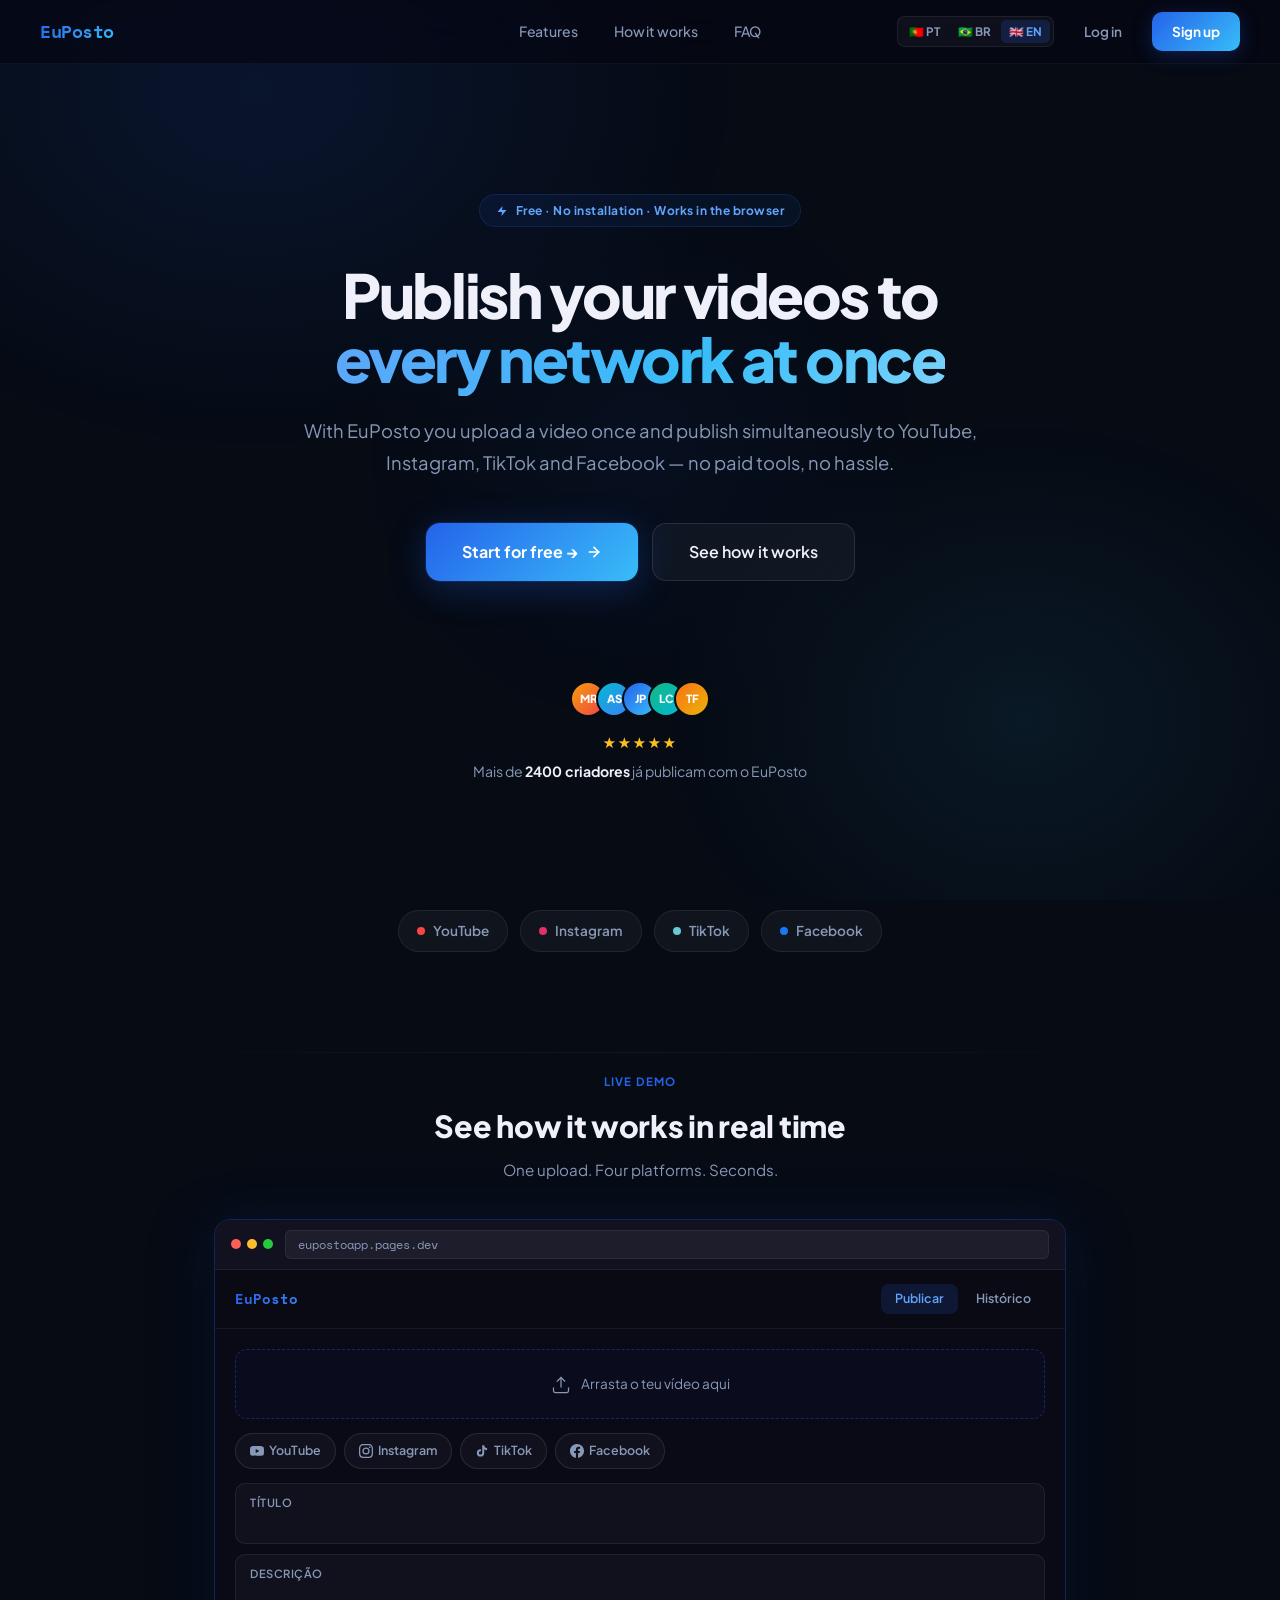
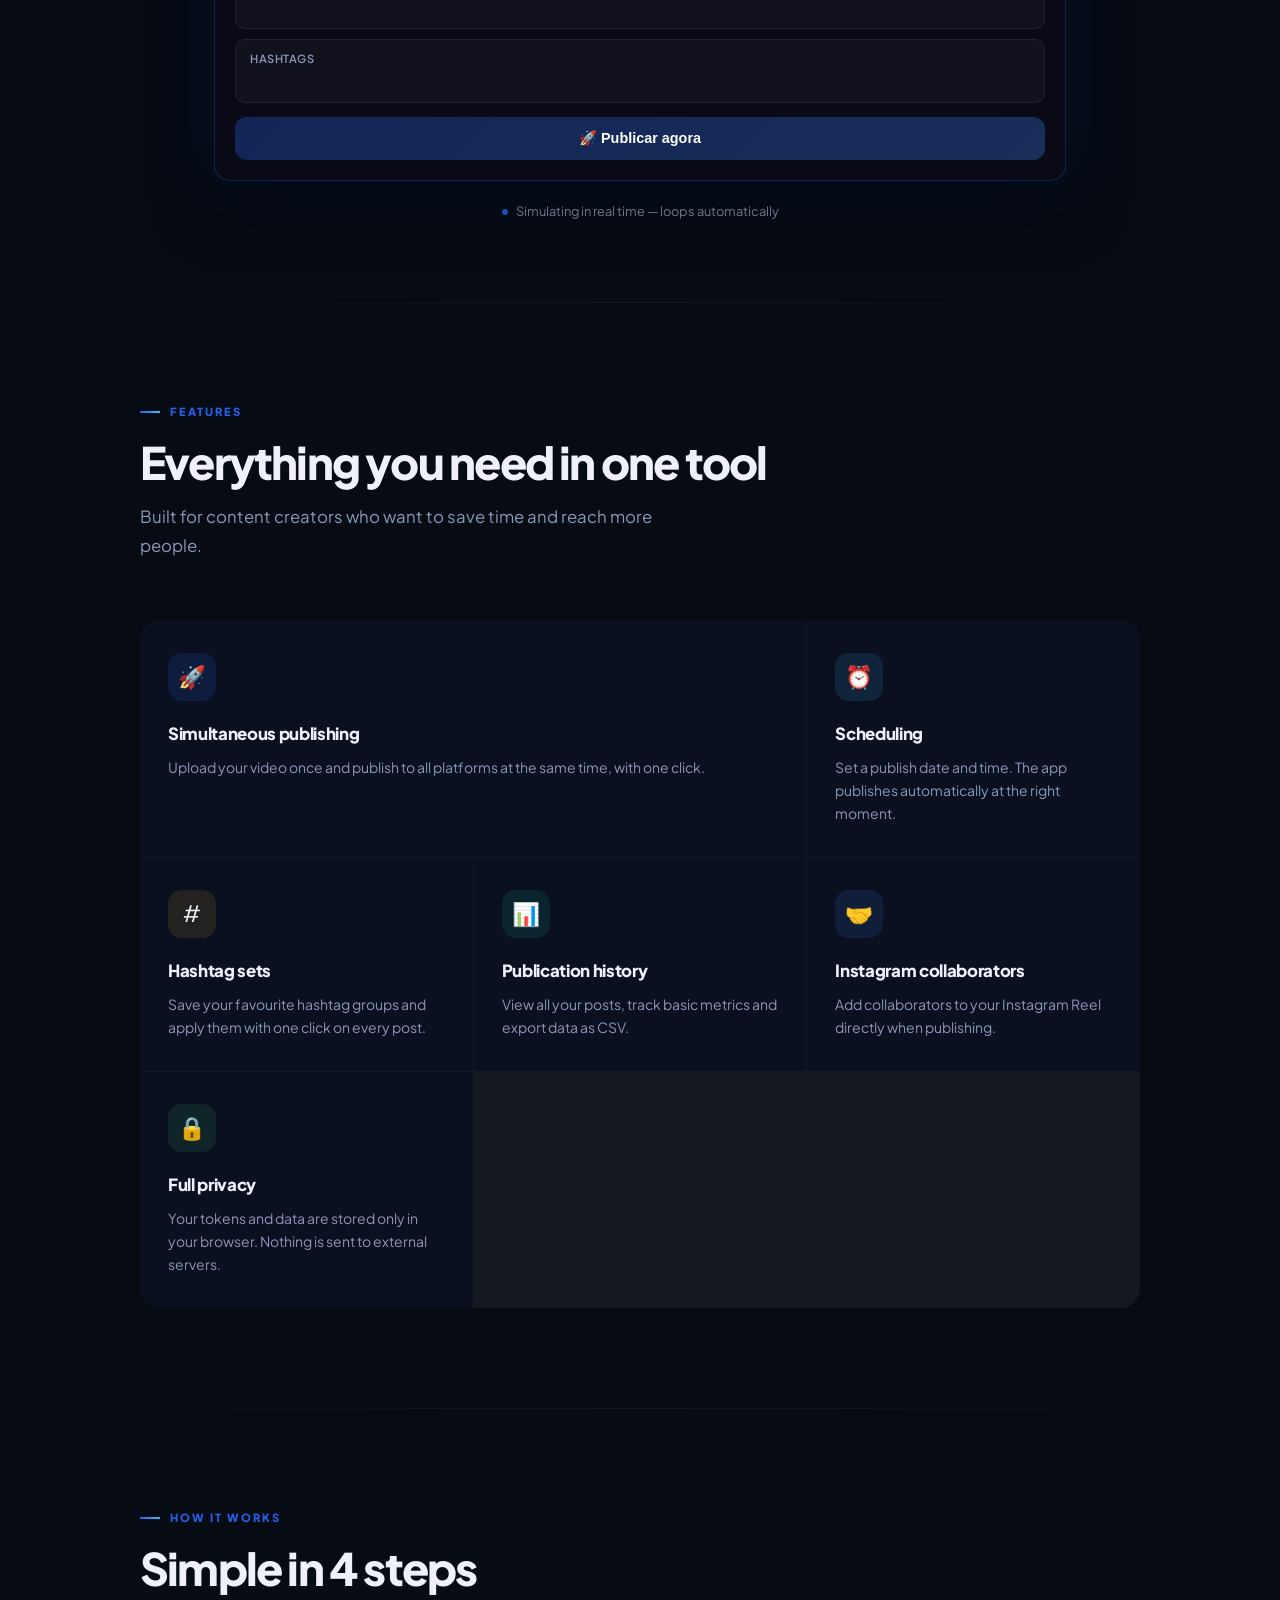
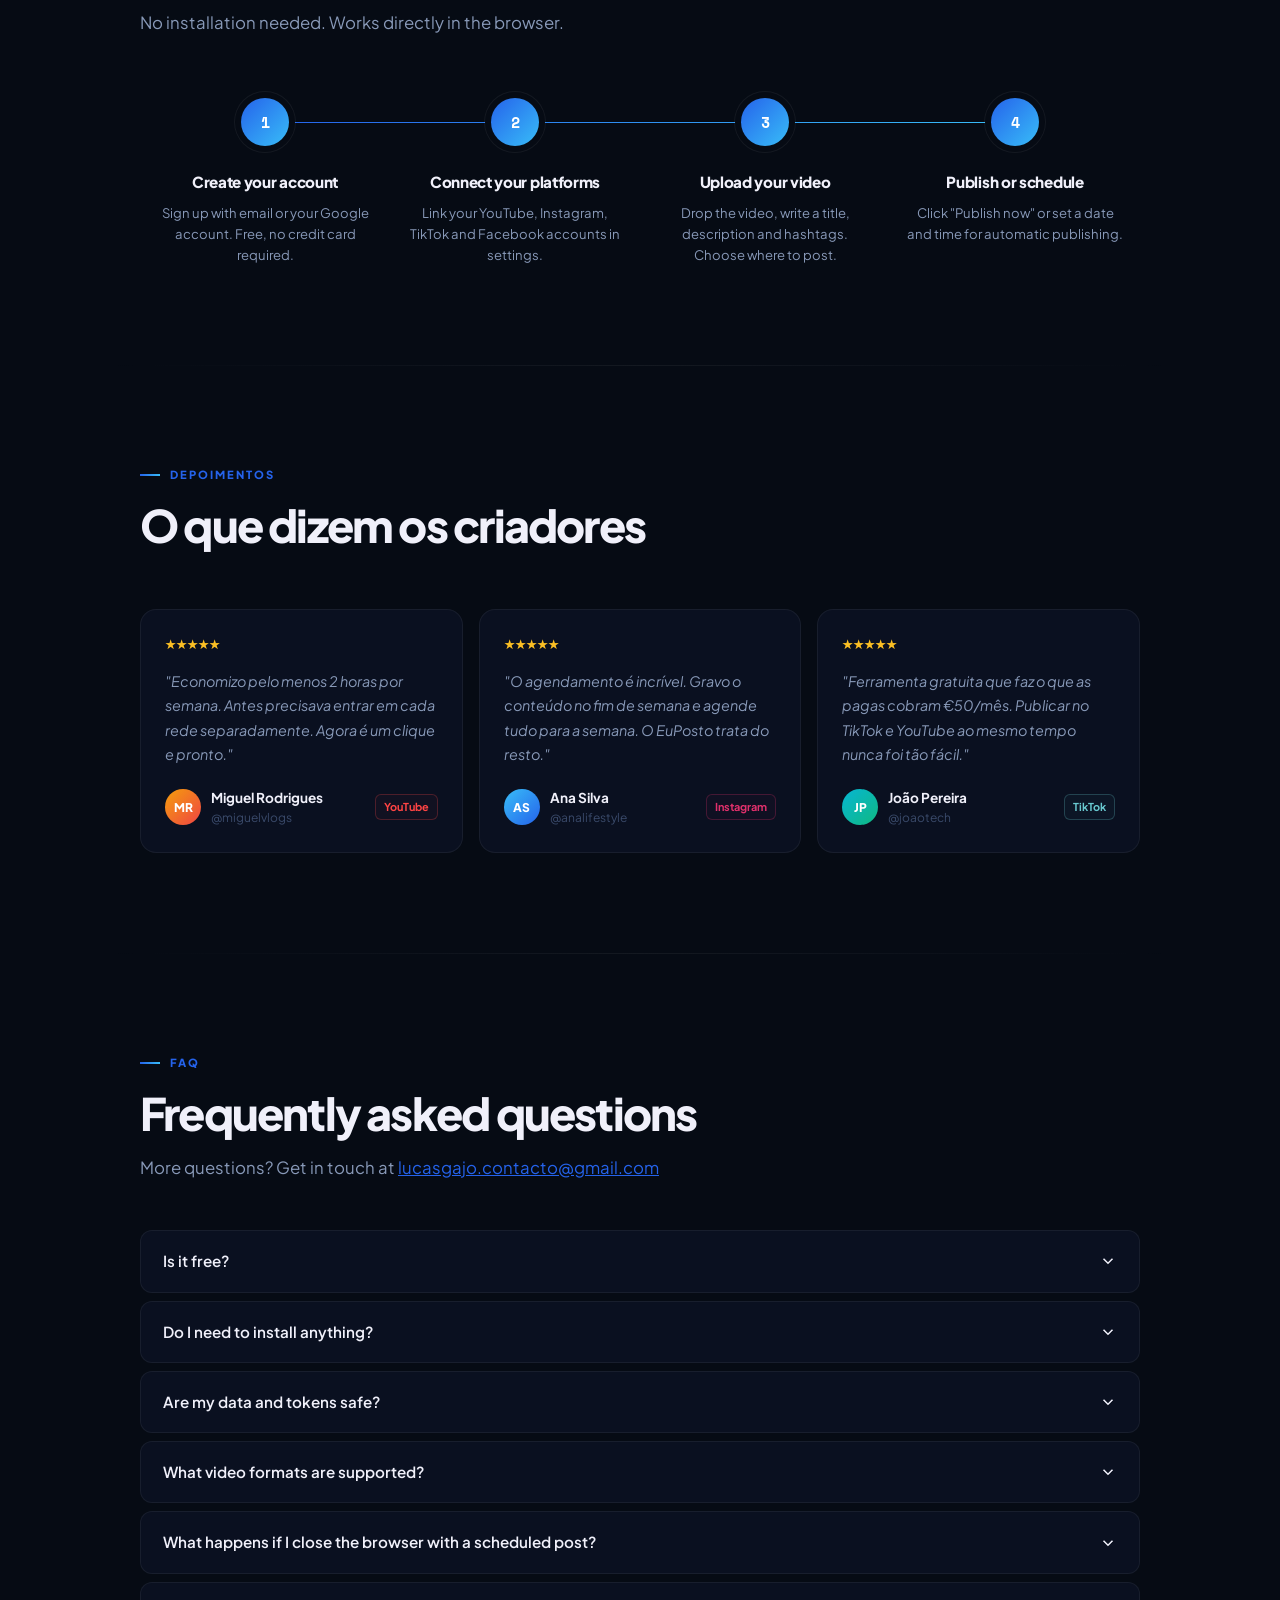
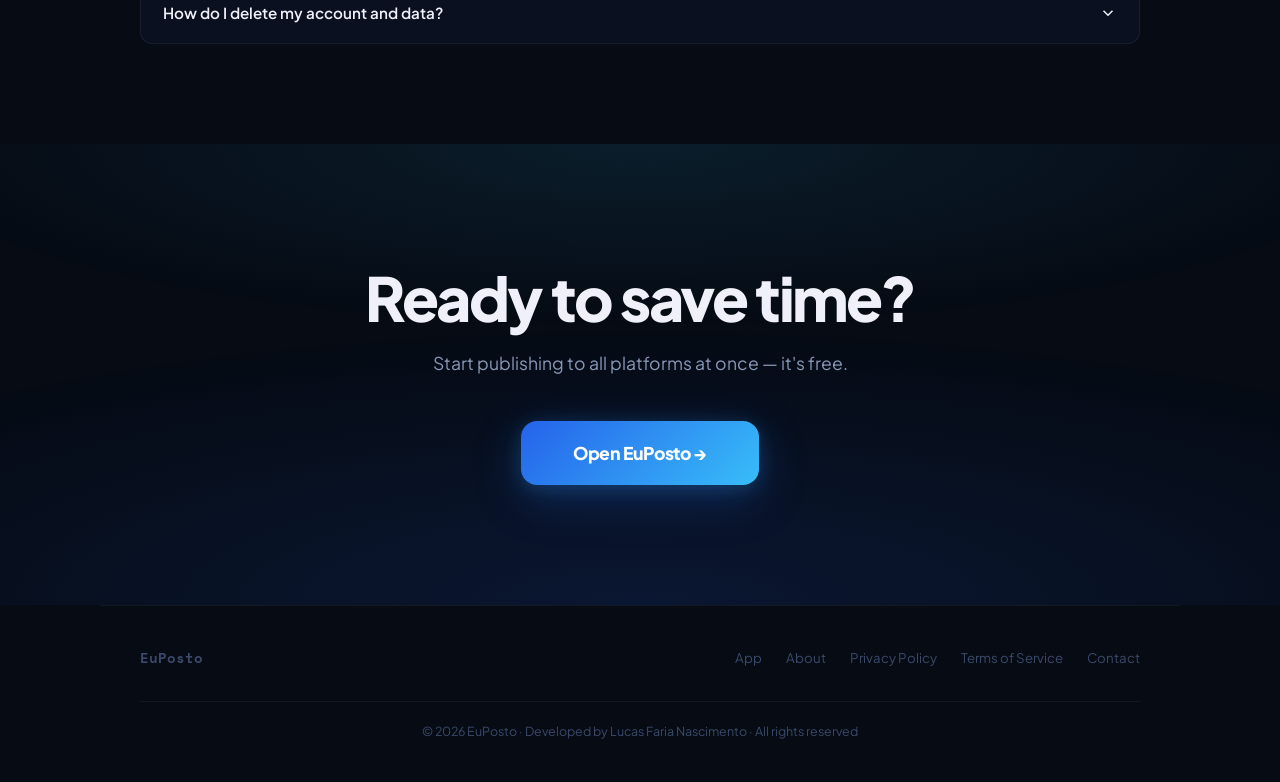
==== commit e4932c4e: "Stable working version — modal login, blue palette, all tabs working - Login modal in index.html wit" ====
--- a/index.html
+++ b/index.html
@@ -3,7351 +3,1721 @@
 <head>
   <meta charset="UTF-8" />
   <meta name="viewport" content="width=device-width, initial-scale=1.0" />
-  <title>EuPosto</title>
-  <link rel="icon" type="image/png" href="/favicon.png" />
+  <title>EuPosto — Publica em todas as redes de uma vez</title>
+  <meta name="description" content="EuPosto é uma ferramenta gratuita para publicar vídeos no YouTube, Instagram, TikTok e Facebook simultaneamente. Sem instalar nada." />
+  <link rel="canonical" href="https://eupostoapp.pages.dev/" />
+  <link rel="icon" type="image/svg+xml" href="euposto-icon.svg" />
+  <meta name="theme-color" content="#2563EB" />
+  <!-- Open Graph -->
+  <meta property="og:type"        content="website" />
+  <meta property="og:url"         content="https://eupostoapp.pages.dev/" />
+  <meta property="og:title"       content="EuPosto — Publica em todas as redes de uma vez" />
+  <meta property="og:description" content="Faz upload de um vídeo e publica simultaneamente no YouTube, Instagram, TikTok e Facebook. Grátis, sem instalar nada." />
+  <meta property="og:image"       content="https://eupostoapp.pages.dev/euposto-icon.svg" />
+  <!-- Twitter / X -->
+  <meta name="twitter:card"        content="summary_large_image" />
+  <meta name="twitter:title"       content="EuPosto — Publica em todas as redes de uma vez" />
+  <meta name="twitter:description" content="Faz upload de um vídeo e publica simultaneamente no YouTube, Instagram, TikTok e Facebook. Grátis, sem instalar nada." />
+  <meta name="twitter:image"       content="https://eupostoapp.pages.dev/euposto-icon.svg" />
+  <script src="https://accounts.google.com/gsi/client" async defer></script>
   <link rel="preconnect" href="https://fonts.googleapis.com" />
   <link rel="preconnect" href="https://fonts.gstatic.com" crossorigin />
-  <link href="https://fonts.googleapis.com/css2?family=Plus+Jakarta+Sans:wght@400;500;600;700;800&family=Space+Mono:wght@400;700&family=Bricolage+Grotesque:opsz,wght@12..96,400;12..96,600;12..96,700;12..96,800&display=swap" rel="stylesheet" />
-  <!-- Flatpickr date picker -->
-  <link rel="stylesheet" href="https://cdn.jsdelivr.net/npm/flatpickr/dist/themes/dark.css" />
-  <script src="https://cdn.jsdelivr.net/npm/flatpickr"></script>
-  <script src="https://cdn.jsdelivr.net/npm/flatpickr/dist/l10n/pt.js"></script>
-  <!-- Google Identity Services -->
-  <script src="https://accounts.google.com/gsi/client" async defer></script>
-  <!-- Facebook SDK -->
-  <script>
-    window.fbAsyncInit = function() {
-      FB.init({ appId: '1517537119901160', cookie: true, xfbml: true, version: 'v21.0' });
-    };
-  </script>
-  <script async defer crossorigin="anonymous" src="https://connect.facebook.net/pt_PT/sdk.js"></script>
+  <link href="https://fonts.googleapis.com/css2?family=Plus+Jakarta+Sans:wght@300;400;500;600;700;800;900&family=Space+Mono:wght@400;700&family=Instrument+Serif:ital@0;1&display=swap&display=swap" rel="stylesheet" />
   <style>
+    :root {
+      --bg: #060B14;
+      --surface: #0a1020;
+      --surface2: #0f1828;
+      --accent: #2563EB;
+      --accent2: #38BDF8;
+      --text: #f0f0fa;
+      --text2: #8899b8;
+      --muted: #3a4a6a;
+      --border: rgba(255,255,255,.06);
+      --border2: rgba(255,255,255,.1);
+      --glow: rgba(37,99,235,.28);
+      --glow2: rgba(56,189,248,.2);
+    }
     *, *::before, *::after { box-sizing: border-box; margin: 0; padding: 0; }
-
-    /* ── Landing / Intro Screen ── */
-    @keyframes lp-fade-up { from { opacity:0; transform:translateY(22px); } to { opacity:1; transform:translateY(0); } }
-    @keyframes lp-orb-pulse { 0%,100% { transform:scale(1); opacity:.7; } 50% { transform:scale(1.08); opacity:1; } }
-    @keyframes lp-badge-in { from { opacity:0; transform:translateY(8px) scale(.95); } to { opacity:1; transform:translateY(0) scale(1); } }
-
-    #landing-screen {
-      position: fixed; inset: 0; z-index: 1100;
-      background: #07071a;
-      display: flex; flex-direction: column;
-      align-items: center; justify-content: center;
-      padding: 40px 24px;
-      overflow: auto;
-      font-family: 'Plus Jakarta Sans', sans-serif;
-    }
-
-    /* Nav bar */
-    .lp-nav {
-      position: fixed; top: 0; left: 0; right: 0; z-index: 10;
+    html { scroll-behavior: smooth; }
+    body {
+      background: var(--bg); color: var(--text);
+      font-family: 'Plus Jakarta Sans', sans-serif; line-height: 1.6;
+      overflow-x: hidden;
+    }
+
+    /* ── Animated background mesh ── */
+    body::before {
+      content: '';
+      position: fixed; inset: 0; z-index: 0; pointer-events: none;
+      background:
+        radial-gradient(ellipse 800px 600px at 20% 10%, rgba(37,99,235,.12) 0%, transparent 60%),
+        radial-gradient(ellipse 600px 500px at 80% 80%, rgba(56,189,248,.08) 0%, transparent 60%),
+        radial-gradient(ellipse 400px 400px at 50% 50%, rgba(37,99,235,.05) 0%, transparent 70%);
+      animation: meshMove 20s ease-in-out infinite alternate;
+    }
+    @keyframes meshMove {
+      0%   { transform: scale(1) translate(0,0); }
+      50%  { transform: scale(1.05) translate(20px, -20px); }
+      100% { transform: scale(1) translate(-10px, 10px); }
+    }
+    body > * { position: relative; z-index: 1; }
+
+    /* ── NAV ── */
+    nav {
+      position: sticky; top: 0; z-index: 100;
+      background: rgba(6,6,18,.7); backdrop-filter: blur(24px) saturate(1.4);
+      -webkit-backdrop-filter: blur(24px) saturate(1.4);
+      border-bottom: 1px solid rgba(255,255,255,.04);
       display: flex; align-items: center; justify-content: space-between;
-      padding: 20px 40px;
-    }
-    .lp-nav-logo {
-      font-family: 'Bricolage Grotesque', sans-serif;
-      font-size: 1.25rem; font-weight: 800; color: #fff; letter-spacing: -.5px;
-    }
-    .lp-nav-logo span { color: #a78bfa; }
-    .lp-nav-links { display: flex; gap: 28px; }
-    .lp-nav-link {
-      font-size: .85rem; font-weight: 500; color: rgba(255,255,255,.5);
-      text-decoration: none; background: none; border: none; cursor: pointer;
-      font-family: inherit; transition: color .2s;
-    }
-    .lp-nav-link:hover { color: #fff; }
-    .lp-nav-cta {
-      padding: 9px 22px; border-radius: 8px;
-      background: #7c3aed; color: #fff; border: none;
-      font-family: inherit; font-size: .85rem; font-weight: 700;
-      cursor: pointer; transition: box-shadow .2s, transform .15s;
-      box-shadow: 0 0 20px rgba(124,58,237,.4);
-    }
-    .lp-nav-cta:hover { transform: translateY(-1px); box-shadow: 0 0 30px rgba(124,58,237,.6); }
-
-    /* Central orb */
-    .lp-orb {
-      position: fixed; left: 50%; top: 50%; transform: translate(-50%, -55%);
-      width: min(700px, 100vw); height: min(700px, 100vw);
-      border-radius: 50%;
-      background: radial-gradient(ellipse at center, rgba(109,40,217,.55) 0%, rgba(76,29,149,.25) 40%, transparent 70%);
-      filter: blur(40px);
-      animation: lp-orb-pulse 5s ease-in-out infinite;
-      pointer-events: none;
-    }
-    .lp-orb-ring {
-      position: fixed; left: 50%; top: 50%; transform: translate(-50%, -55%);
-      width: min(420px, 90vw); height: min(420px, 90vw);
-      border-radius: 50%;
-      border: 1px solid rgba(139,92,246,.15);
-      box-shadow: 0 0 60px rgba(109,40,217,.2), inset 0 0 60px rgba(109,40,217,.1);
-      pointer-events: none;
-    }
-
-    /* Content */
-    .lp-inner {
-      position: relative; z-index: 1;
-      display: flex; flex-direction: column; align-items: center;
-      gap: 28px; max-width: 680px; width: 100%; text-align: center;
-    }
-    .lp-badge {
-      display: inline-flex; align-items: center; gap: 8px;
-      background: rgba(139,92,246,.12); border: 1px solid rgba(139,92,246,.3);
-      border-radius: 100px; padding: 6px 16px;
-      font-size: .75rem; font-weight: 600; color: #c4b5fd; letter-spacing: .04em;
-      animation: lp-fade-up .6s ease both;
-    }
-    .lp-badge-dot { width: 6px; height: 6px; border-radius: 50%; background: #a78bfa; box-shadow: 0 0 8px #a78bfa; }
-    .lp-headline {
-      font-family: 'Bricolage Grotesque', sans-serif;
-      font-size: clamp(2.6rem, 7vw, 4.4rem); font-weight: 800;
-      color: #fff; letter-spacing: -2.5px; line-height: 1.05;
-      animation: lp-fade-up .6s .1s ease both;
-    }
-    .lp-headline em { font-style: normal; color: #a78bfa; }
-    .lp-sub {
-      font-size: 1rem; color: rgba(255,255,255,.4); line-height: 1.75;
-      max-width: 440px;
-      animation: lp-fade-up .6s .2s ease both;
-    }
-    .lp-actions {
-      display: flex; gap: 12px; flex-wrap: wrap; justify-content: center;
-      animation: lp-fade-up .6s .3s ease both;
-    }
-    .lp-cta-primary {
-      padding: 14px 34px; border-radius: 10px; border: none;
-      background: linear-gradient(135deg, #7c3aed 0%, #6d28d9 100%);
-      color: #fff; font-family: inherit; font-size: .95rem; font-weight: 700;
-      cursor: pointer; transition: transform .15s, box-shadow .2s;
-      box-shadow: 0 8px 32px rgba(124,58,237,.45), 0 0 0 1px rgba(139,92,246,.3);
-    }
-    .lp-cta-primary:hover { transform: translateY(-2px); box-shadow: 0 12px 40px rgba(124,58,237,.6), 0 0 0 1px rgba(139,92,246,.5); }
-    .lp-cta-secondary {
-      padding: 14px 30px; border-radius: 10px;
-      border: 1px solid rgba(255,255,255,.1); background: rgba(255,255,255,.04);
-      color: rgba(255,255,255,.65); font-family: inherit; font-size: .95rem; font-weight: 600;
-      cursor: pointer; transition: border-color .2s, background .2s, color .2s;
-    }
-    .lp-cta-secondary:hover { border-color: rgba(139,92,246,.4); background: rgba(124,58,237,.08); color: #fff; }
-    .lp-platforms {
-      display: flex; gap: 10px; justify-content: center; flex-wrap: wrap;
-      animation: lp-fade-up .6s .4s ease both;
-    }
-    .lp-plat {
-      display: flex; align-items: center; gap: 7px;
-      background: rgba(255,255,255,.04); border: 1px solid rgba(255,255,255,.07);
-      border-radius: 100px; padding: 7px 16px;
-      font-size: .78rem; font-weight: 600; color: rgba(255,255,255,.45);
-      transition: border-color .2s, background .2s, color .2s;
-    }
-    .lp-plat:hover { border-color: rgba(139,92,246,.3); background: rgba(124,58,237,.07); color: rgba(255,255,255,.7); }
-    .lp-plat-dot { width: 7px; height: 7px; border-radius: 50%; flex-shrink: 0; }
-    .lp-note {
-      font-size: .73rem; color: rgba(255,255,255,.18); letter-spacing: .02em;
-      animation: lp-fade-up .6s .5s ease both;
-    }
-
-    @media (max-width: 600px) {
-      .lp-nav-links { display: none; }
-      .lp-nav { padding: 16px 20px; }
-    }
-
-    /* ── Login Screen ── */
-    /* ══════════════════════════════════════════
-       LOGIN SCREEN v3 — Studio Entrance
-    ══════════════════════════════════════════ */
-    #login-screen {
-      position: fixed; inset: 0; z-index: 1000;
-      display: none;
-      background: #f5f3ee;
-      display: flex; flex-direction: row-reverse; /* mockup left, form right */
-      overflow: auto;
-      font-family: 'Plus Jakarta Sans', sans-serif;
-    }
-
-    /* ── FORM PANEL — cream/white, clean ── */
-    .login-left {
-      width: 480px; flex-shrink: 0;
-      background: #f5f3ee;
-      display: flex; flex-direction: column;
-      align-items: center; justify-content: center;
-      padding: 48px 44px; gap: 28px; position: relative;
-    }
-    /* thin top stripe */
-    .login-left::after {
-      content: ''; position: absolute; top: 0; left: 0; right: 0; height: 3px;
-      background: linear-gradient(90deg, #7c3aed, #a855f7, #ec4899);
-    }
-
-    .lf-form-top {
-      width: 100%; max-width: 360px; display: flex;
-      align-items: center; justify-content: space-between;
-    }
-    .lf-logo {
-      font-family: 'Bricolage Grotesque', sans-serif;
-      font-size: 1.45rem; font-weight: 800;
-      color: #0a0a0a; letter-spacing: -1px;
-    }
-    .lf-logo span { color: #7c3aed; }
-    .lf-badge { display: none; }
-
-    .lf-form-body {
-      width: 100%; max-width: 360px; flex: none; padding: 0;
-      display: flex; flex-direction: column; gap: 14px;
-    }
-
-    /* Form card — elevated white */
-    .login-card {
-      background: #ffffff;
-      border-radius: 16px;
-      border: 1px solid #e8e4de;
-      box-shadow: 0 4px 24px rgba(0,0,0,.07), 0 1px 3px rgba(0,0,0,.04);
-      padding: 28px 28px 24px;
-      display: flex; flex-direction: column; gap: 16px; width: 100%;
-    }
-    .login-card-title {
-      font-family: 'Bricolage Grotesque', sans-serif;
-      font-size: 1.3rem; font-weight: 700; color: #0a0a0a;
-      letter-spacing: -.03em; line-height: 1.2;
-    }
-    .login-card-sub { font-size: .82rem; color: #888; margin-top: -6px; line-height: 1.5; }
-
-    /* Tabs */
-    .login-mode-tabs {
-      display: flex; background: #f5f3ee;
-      border: 1px solid #e8e4de; border-radius: 10px; padding: 3px; gap: 3px;
-    }
-    .login-mode-tab {
-      flex: 1; padding: 8px; border: none; border-radius: 7px;
-      background: none; color: #888;
-      font-family: 'Plus Jakarta Sans', sans-serif; font-size: .84rem; font-weight: 600;
-      cursor: pointer; transition: all .2s;
-    }
-    .login-mode-tab.active {
-      background: #ffffff; color: #0a0a0a;
-      box-shadow: 0 1px 4px rgba(0,0,0,.1);
-    }
-    .login-mode-desc { display: none; }
-    .login-mode-desc.show { display: block; font-size: .82rem; color: #888; }
-
-    /* Fields */
-    .auth-field { display: flex; flex-direction: column; gap: 5px; }
-    .auth-label { font-size: .63rem; font-weight: 700; color: #aaa; letter-spacing: 1px; text-transform: uppercase; }
-    .auth-input-wrap {
-      display: flex; align-items: center; gap: 9px;
-      background: #f8f7f4; border: 1.5px solid #e8e4de;
-      border-radius: 10px; padding: 11px 14px;
-      transition: border-color .2s, box-shadow .2s;
-    }
-    .auth-input-wrap:focus-within {
-      border-color: #7c3aed; background: #fff;
-      box-shadow: 0 0 0 3px rgba(124,58,237,.1);
-    }
-    .auth-icon { width: 15px; height: 15px; flex-shrink: 0; color: #bbb; }
-    .auth-input-wrap input {
-      flex: 1; background: none; border: none; outline: none;
-      color: #0a0a0a; font-family: 'Plus Jakarta Sans', sans-serif; font-size: .9rem;
-    }
-    .auth-input-wrap input::placeholder { color: #bbb; }
-    .auth-eye { background: none; border: none; cursor: pointer; padding: 0; color: #bbb; display: flex; flex-shrink: 0; transition: color .2s; }
-    .auth-eye:hover { color: #555; }
-    .auth-eye svg { width: 16px; height: 16px; }
-    .auth-error { font-size: .78rem; color: #dc2626; min-height: 14px; font-weight: 500; }
-
-    .auth-submit-btn {
-      width: 100%; padding: 13px; border-radius: 10px; border: none;
-      background: #0a0a0a; color: #fff;
-      font-family: 'Plus Jakarta Sans', sans-serif; font-size: .92rem; font-weight: 700;
-      cursor: pointer; transition: opacity .2s, transform .15s;
-      letter-spacing: .1px;
-    }
-    .auth-submit-btn:hover { opacity: .85; transform: translateY(-1px); }
-
-    .auth-forgot-row { text-align: right; margin-top: 2px; }
-    .auth-forgot { background: none; border: none; color: #aaa; font-size: .76rem; cursor: pointer; font-family: 'Plus Jakarta Sans', sans-serif; transition: color .2s; }
-    .auth-forgot:hover { color: #7c3aed; }
-    .auth-switch-row { text-align: center; font-size: .8rem; color: #888; }
-    .auth-switch-btn { background: none; border: none; color: #7c3aed; font-family: 'Plus Jakarta Sans', sans-serif; font-size: .8rem; font-weight: 700; cursor: pointer; padding: 0; }
-    .auth-switch-btn:hover { color: #5b21b6; }
-
-    .login-divider { display: flex; align-items: center; gap: 10px; color: #ccc; font-size: .7rem; text-transform: uppercase; letter-spacing: 1px; }
-    .login-divider::before, .login-divider::after { content: ''; flex: 1; height: 1px; background: #e8e4de; }
-    .google-render-wrap { display: flex; justify-content: center; min-height: 44px; }
-    .login-terms { font-size: .68rem; color: #bbb; text-align: center; line-height: 1.6; }
-    .login-switch-card { display: none; }
-
-    .remembered-email-bar { display: none; align-items: center; gap: 10px; background: #f0eeff; border: 1px solid #c4b5fd; border-radius: 10px; padding: 10px 14px; }
-    .remembered-email-bar.show { display: flex; }
-    .rem-addr { flex: 1; font-size: .87rem; font-weight: 600; color: #7c3aed; }
-    .rem-forget { background: none; border: none; color: #aaa; font-size: .75rem; cursor: pointer; padding: 2px 6px; border-radius: 4px; transition: color .2s; font-family: inherit; }
-    .rem-forget:hover { color: #dc2626; }
-
-    .remember-row { display: flex; align-items: center; gap: 10px; }
-    .remember-row input[type=checkbox] { display: none; }
-    .remember-checkbox { width: 17px; height: 17px; border-radius: 4px; flex-shrink: 0; border: 1.5px solid #ddd; background: #f8f7f4; cursor: pointer; display: flex; align-items: center; justify-content: center; transition: all .2s; }
-    .remember-row input:checked + .remember-checkbox { background: #7c3aed; border-color: #7c3aed; }
-    .remember-row input:checked + .remember-checkbox::after { content: '✓'; font-size: .65rem; color: #fff; font-weight: 700; }
-    .remember-label { display: flex; align-items: center; gap: 10px; font-size: .82rem; color: #888; cursor: pointer; user-select: none; }
-
-    .login-user-bar { display: none; align-items: center; gap: 10px; background: #f8f7f4; border: 1px solid #e8e4de; border-radius: 10px; padding: 10px 14px; width: 100%; }
-    .login-user-bar.show { display: flex; }
-    .login-user-bar img { width: 30px; height: 30px; border-radius: 50%; object-fit: cover; }
-    .login-user-bar .name { font-weight: 600; font-size: .88rem; flex: 1; color: #0a0a0a; }
-    .login-user-bar .provider { font-size: .7rem; color: #aaa; font-family: 'Space Mono', monospace; }
-    .login-user-bar .logout-btn { background: none; border: none; color: #aaa; cursor: pointer; font-size: .78rem; padding: 2px 6px; border-radius: 4px; transition: color .2s; }
-    .login-user-bar .logout-btn:hover { color: #dc2626; }
-
-    .enter-btn { width: 100%; padding: 13px; background: #0a0a0a; border: none; border-radius: 10px; color: #fff; font-family: 'Plus Jakarta Sans', sans-serif; font-size: .92rem; font-weight: 700; cursor: pointer; transition: opacity .2s, transform .15s; display: none; }
-    .enter-btn.show { display: block; }
-    .enter-btn:hover { opacity: .85; transform: translateY(-1px); }
-
-    .login-btn { width: 100%; padding: 11px 18px; border-radius: 10px; border: 1.5px solid #e8e4de; background: #fff; color: #0a0a0a; font-family: 'Plus Jakarta Sans', sans-serif; font-size: .88rem; font-weight: 600; cursor: pointer; display: flex; align-items: center; justify-content: center; gap: 9px; transition: border-color .2s, box-shadow .2s; }
-    .login-btn:hover { border-color: #c4b5fd; box-shadow: 0 0 0 3px rgba(124,58,237,.08); }
-    .login-btn svg { width: 18px; height: 18px; flex-shrink: 0; }
-
-    #auth-register-form, #auth-login-form { display: flex; flex-direction: column; gap: 13px; }
-
-    /* ── MOCKUP PANEL — rich dark ── */
-    .login-right {
-      flex: 1; min-width: 0; background: #09090f;
-      display: flex; align-items: center; justify-content: center;
-      padding: 60px 48px; position: relative; overflow: hidden;
-    }
-    /* Noise texture */
-    .login-right::before {
-      content: ''; position: absolute; inset: 0; pointer-events: none;
-      background-image: url("data:image/svg+xml,%3Csvg viewBox='0 0 256 256' xmlns='http://www.w3.org/2000/svg'%3E%3Cfilter id='n'%3E%3CfeTurbulence type='fractalNoise' baseFrequency='0.9' numOctaves='4' stitchTiles='stitch'/%3E%3C/filter%3E%3Crect width='100%25' height='100%25' filter='url(%23n)' opacity='0.04'/%3E%3C/svg%3E");
-      background-size: 180px;
-    }
-    /* Glows */
-    .login-right::after {
-      content: ''; position: absolute; pointer-events: none;
-      top: -120px; right: -120px; width: 480px; height: 480px; border-radius: 50%;
-      background: radial-gradient(circle, rgba(124,58,237,.2) 0%, transparent 65%);
-    }
-    .lr-inner {
-      position: relative; z-index: 1;
-      display: flex; flex-direction: column; align-items: center; gap: 32px;
-    }
-    /* second glow */
-    .lr-inner::before {
-      content: ''; position: absolute; pointer-events: none;
-      bottom: -160px; left: -100px; width: 380px; height: 380px; border-radius: 50%;
-      background: radial-gradient(circle, rgba(236,72,153,.12) 0%, transparent 65%);
-    }
-
-    /* Phone frame */
-    .lr-phone-wrap { position: relative; }
-    .lr-phone {
-      width: 236px; height: 482px; background: #0c0c16;
-      border-radius: 40px;
-      border: 1.5px solid rgba(255,255,255,.08);
-      box-shadow:
-        0 0 0 6px rgba(0,0,0,.6),
-        0 0 0 7px rgba(255,255,255,.04),
-        0 32px 64px rgba(0,0,0,.8),
-        0 0 80px rgba(124,58,237,.12);
-      overflow: hidden; position: relative;
-    }
-    .lr-phone-notch { position: absolute; top: 0; left: 50%; transform: translateX(-50%); width: 80px; height: 22px; background: #0c0c16; border-radius: 0 0 14px 14px; z-index: 10; }
-    .lr-phone-screen { width: 100%; height: 100%; display: flex; flex-direction: column; padding-top: 22px; overflow: hidden; }
-    .lr-app-topbar { display: flex; align-items: center; justify-content: space-between; padding: 8px 14px 6px; }
-    .lr-app-logo-sm { font-family: 'Bricolage Grotesque', sans-serif; font-size: .78rem; font-weight: 700; color: #fff; }
-    .lr-app-dots { color: rgba(255,255,255,.2); font-size: .85rem; letter-spacing: 1.5px; }
-    .lr-app-video { margin: 5px 10px; height: 110px; border-radius: 12px; background: linear-gradient(155deg, #16112e, #0e0b1e); border: 1px solid rgba(124,58,237,.15); display: flex; flex-direction: column; align-items: center; justify-content: center; gap: 5px; position: relative; overflow: hidden; }
-    .lr-app-video::before { content: ''; position: absolute; inset: 0; background: linear-gradient(135deg, rgba(124,58,237,.07), transparent); }
-    .lr-play-btn { width: 32px; height: 32px; border-radius: 50%; background: rgba(124,58,237,.18); border: 1px solid rgba(124,58,237,.35); display: flex; align-items: center; justify-content: center; color: #a78bfa; font-size: .6rem; position: relative; z-index: 1; }
-    .lr-video-lbl { font-size: .57rem; color: rgba(255,255,255,.28); position: relative; z-index: 1; font-family: 'Space Mono', monospace; }
-    .lr-app-platforms { padding: 8px 10px; display: flex; flex-direction: column; gap: 5px; flex: 1; }
-    .lr-app-plat { display: flex; align-items: center; gap: 8px; background: rgba(255,255,255,.024); border: 1px solid rgba(255,255,255,.05); border-radius: 8px; padding: 7px 10px; }
-    .lr-app-plat-dot { width: 7px; height: 7px; border-radius: 50%; flex-shrink: 0; }
-    .lr-app-plat-name { font-size: .62rem; font-weight: 600; color: rgba(255,255,255,.5); flex: 1; }
-    .lr-app-plat-toggle { width: 24px; height: 13px; border-radius: 7px; position: relative; flex-shrink: 0; }
-    .lr-app-plat-toggle.on { background: #7c3aed; }
-    .lr-app-plat-toggle.off { background: rgba(255,255,255,.1); }
-    .lr-app-plat-toggle::after { content: ''; position: absolute; top: 2px; width: 9px; height: 9px; border-radius: 50%; background: #fff; box-shadow: 0 1px 3px rgba(0,0,0,.3); }
-    .lr-app-plat-toggle.on::after { left: calc(100% - 11px); }
-    .lr-app-plat-toggle.off::after { left: 2px; }
-    .lr-app-publish-btn { margin: 6px 10px 14px; padding: 10px; background: #7c3aed; border-radius: 10px; text-align: center; font-size: .68rem; font-weight: 700; color: #fff; letter-spacing: .3px; }
-
-    /* Floating badges */
-    .lr-notif { position: absolute; bottom: -12px; right: -30px; background: #0f0e1a; border: 1px solid rgba(74,222,128,.22); border-radius: 12px; padding: 9px 14px; display: flex; align-items: center; gap: 8px; box-shadow: 0 8px 28px rgba(0,0,0,.6); animation: floatBadge 3s ease-in-out infinite; white-space: nowrap; }
-    .lr-view-badge { position: absolute; top: 28px; left: -32px; background: #0f0e1a; border: 1px solid rgba(124,58,237,.25); border-radius: 12px; padding: 8px 12px; box-shadow: 0 8px 28px rgba(0,0,0,.5); animation: floatBadge 3s ease-in-out infinite; animation-delay: 1.5s; }
-    @keyframes floatBadge { 0%,100% { transform: translateY(0); } 50% { transform: translateY(-6px); } }
-    .lr-notif-dot { width: 7px; height: 7px; border-radius: 50%; background: #4ade80; flex-shrink: 0; box-shadow: 0 0 6px #4ade80; }
-    .lr-notif-text { font-size: .7rem; font-weight: 600; color: #4ade80; }
-    .lr-view-num { font-family: 'Space Mono', monospace; font-size: .78rem; font-weight: 700; color: #a78bfa; display: block; }
-    .lr-view-lbl { font-size: .59rem; color: rgba(255,255,255,.26); }
-
-    /* Caption */
-    .lr-caption { text-align: center; max-width: 270px; }
-    .lr-caption strong { font-family: 'Bricolage Grotesque', sans-serif; font-size: 1.05rem; font-weight: 700; color: #fff; display: block; margin-bottom: 6px; letter-spacing: -.02em; }
-    .lr-caption span { font-size: .8rem; color: rgba(255,255,255,.38); line-height: 1.6; }
-
-    /* Platform pill row */
-    .lr-plat-row { display: flex; gap: 6px; margin-top: 4px; justify-content: center; flex-wrap: wrap; }
-    .lr-plat-pill { display: flex; align-items: center; gap: 5px; background: rgba(255,255,255,.05); border: 1px solid rgba(255,255,255,.08); border-radius: 20px; padding: 4px 10px; font-size: .68rem; font-weight: 600; color: rgba(255,255,255,.55); }
-
-    @media (max-width: 860px) {
-      #login-screen { flex-direction: column-reverse; }
-      .login-left { width: 100%; padding: 32px 20px; gap: 20px; }
-      .login-right { min-height: 280px; padding: 32px 24px; }
-      .lr-phone { width: 175px; height: 355px; }
-      .lr-notif { display: none; }
-      .lr-view-badge { display: none; }
-    }
-
-    /* ── Old header — hide it ── */
-    header { display: none; }
-    #header-user { display: none !important; }
-
-    /* ── New sidebar brand ── */
-    .sidebar-brand {
-      display: flex; align-items: center; gap: 8px;
-      padding: 6px 8px 18px;
-    }
-    .sidebar-brand-name {
+      padding: 0 40px; height: 64px;
+      transition: border-color .3s, background .3s;
+    }
+    nav.scrolled {
+      background: rgba(6,6,18,.92);
+      border-bottom-color: rgba(37,99,235,.15);
+      box-shadow: 0 1px 40px rgba(0,0,0,.4);
+    }
+    .nav-logo {
       font-family: 'Space Mono', monospace; font-size: 1.1rem; font-weight: 700;
       background: linear-gradient(135deg, var(--accent), var(--accent2));
       -webkit-background-clip: text; -webkit-text-fill-color: transparent;
-      background-clip: text; letter-spacing: -0.5px;
-    }
-    /* Fire icon */
-    .fire-icon {
-      font-size: 1.15rem; display: inline-block;
-      transition: filter .6s ease, transform .3s ease;
-      filter: grayscale(1) brightness(.5);
-      cursor: help;
-    }
-    .fire-icon.warm    { filter: sepia(1) saturate(3) hue-rotate(-10deg) brightness(1.1); }
-    .fire-icon.hot     { filter: sepia(1) saturate(4) hue-rotate(-20deg) brightness(1.15); }
-    .fire-icon.blazing { filter: sepia(1) saturate(5) hue-rotate(200deg) brightness(1.2); animation: firePulse 1.8s ease-in-out infinite; }
-    @keyframes firePulse {
-      0%,100% { transform: scale(1); filter: sepia(1) saturate(5) hue-rotate(200deg) brightness(1.2); }
-      50%      { transform: scale(1.15); filter: sepia(1) saturate(6) hue-rotate(220deg) brightness(1.4); }
-    }
-
-    /* New post button */
-    .sidebar-new-post {
-      width: 100%; padding: 11px 16px; border-radius: var(--radius-sm);
+      background-clip: text; text-decoration: none; letter-spacing: -.5px;
+    }
+    .nav-center { display: flex; align-items: center; gap: 36px; position: absolute; left: 50%; transform: translateX(-50%); }
+    .nav-center a { color: var(--text2); text-decoration: none; font-size: .88rem; font-weight: 500; transition: color .2s; letter-spacing: -.1px; }
+    .nav-center a:hover { color: var(--text); }
+    .nav-right { display: flex; align-items: center; gap: 14px; }
+    .lang-switcher { display: flex; gap: 2px; background: rgba(255,255,255,.04); border: 1px solid rgba(255,255,255,.07); border-radius: 8px; padding: 3px; }
+    .lang-btn { background: none; border: none; color: var(--text2); font-size: .73rem; font-weight: 700; padding: 4px 8px; border-radius: 5px; cursor: pointer; transition: all .2s; font-family: inherit; }
+    .lang-btn:hover { color: var(--text); background: rgba(255,255,255,.07); }
+    .lang-btn.active { background: rgba(37,99,235,.18); color: #60A5FA; }
+    .nav-login {
+      color: var(--text2); text-decoration: none; padding: 8px 16px;
+      border-radius: 9px; font-size: .85rem; font-weight: 600;
+      transition: color .2s, background .2s;
+    }
+    .nav-login:hover { color: var(--text); background: rgba(255,255,255,.06); }
+    .nav-cta {
       background: linear-gradient(135deg, var(--accent), var(--accent2));
-      color: #fff; border: none; font-family: 'Plus Jakarta Sans', sans-serif;
-      font-size: .9rem; font-weight: 700; cursor: pointer; margin-bottom: 18px;
-      box-shadow: 0 4px 18px var(--accent-glow); transition: opacity .2s, transform .15s;
-      text-align: left; display: flex; align-items: center; gap: 8px;
-    }
-    .sidebar-new-post:hover { opacity: .9; transform: translateY(-1px); }
-
-    /* Sidebar user section at bottom */
-    .sidebar-bottom {
-      margin-top: auto; padding-top: 14px;
+      color: #fff; text-decoration: none; padding: 9px 20px;
+      border-radius: 10px; font-size: .85rem; font-weight: 700;
+      box-shadow: 0 4px 20px var(--glow);
+      transition: box-shadow .2s, transform .15s, opacity .2s;
+    }
+    .nav-cta:hover { box-shadow: 0 6px 32px var(--glow); transform: translateY(-1px); opacity: .92; }
+
+    /* ── HERO ── */
+    .hero {
+      max-width: 800px; margin: 0 auto; padding: 130px 24px 100px;
+      text-align: center; position: relative;
+    }
+    .hero-badge {
+      display: inline-flex; align-items: center; gap: 8px;
+      background: rgba(37,99,235,.08); border: 1px solid rgba(37,99,235,.2);
+      border-radius: 100px; padding: 6px 16px; font-size: .75rem; font-weight: 700;
+      color: #60A5FA; margin-bottom: 36px; letter-spacing: .5px;
+      animation: fadeUp .6s ease both;
+    }
+    .hero h1 {
+      font-size: clamp(2.4rem, 5vw, 3.8rem); font-weight: 900; line-height: 1.05;
+      margin-bottom: 24px; letter-spacing: -.04em; color: var(--text);
+      animation: fadeUp .6s .1s ease both;
+    }
+    .hero h1 span {
+      background: linear-gradient(135deg, #60A5FA 0%, var(--accent2) 60%, #7DD3FC 100%);
+      -webkit-background-clip: text; -webkit-text-fill-color: transparent;
+      background-clip: text;
+    }
+    .hero p {
+      font-size: 1.15rem; color: var(--text2); max-width: 52ch;
+      margin: 0 auto 44px; line-height: 1.75; font-weight: 400;
+      animation: fadeUp .6s .2s ease both;
+    }
+    .hero-btns { display: flex; gap: 14px; justify-content: center; flex-wrap: wrap; animation: fadeUp .6s .3s ease both; }
+    .btn-primary {
+      background: linear-gradient(135deg, var(--accent) 0%, var(--accent2) 100%);
+      color: #fff; text-decoration: none; padding: 15px 36px;
+      border-radius: 14px; font-size: 1rem; font-weight: 700;
+      box-shadow: 0 8px 36px var(--glow), 0 0 0 1px rgba(37,99,235,.2);
+      transition: box-shadow .25s, transform .18s;
+      display: inline-flex; align-items: center; gap: 8px;
+    }
+    .btn-primary:hover { box-shadow: 0 12px 48px var(--glow), 0 0 0 1px rgba(37,99,235,.35); transform: translateY(-2px); }
+    .btn-secondary {
+      background: rgba(255,255,255,.04); border: 1px solid rgba(255,255,255,.1);
+      color: var(--text); text-decoration: none; padding: 15px 36px;
+      border-radius: 14px; font-size: 1rem; font-weight: 600;
+      transition: border-color .2s, background .2s, transform .18s;
+      display: inline-flex; align-items: center; gap: 8px;
+      backdrop-filter: blur(8px);
+    }
+    .btn-secondary:hover { border-color: rgba(37,99,235,.35); background: rgba(37,99,235,.06); transform: translateY(-2px); }
+    @keyframes fadeUp { from { opacity:0; transform:translateY(24px); } to { opacity:1; transform:translateY(0); } }
+
+    /* ── PLATFORM PILLS ── */
+    .platforms {
+      display: flex; justify-content: center; gap: 12px; flex-wrap: wrap;
+      padding: 48px 24px 100px; max-width: 600px; margin: 0 auto;
+      animation: fadeUp .6s .4s ease both;
+    }
+    .plat-pill {
+      display: flex; align-items: center; gap: 8px;
+      background: rgba(255,255,255,.04); border: 1px solid rgba(255,255,255,.08);
+      border-radius: 100px; padding: 9px 18px; font-size: .85rem; font-weight: 600;
+      color: var(--text2); animation: floatPill 4s ease-in-out infinite;
+      backdrop-filter: blur(8px);
+    }
+    .plat-pill:nth-child(2) { animation-delay: .6s; }
+    .plat-pill:nth-child(3) { animation-delay: 1.2s; }
+    .plat-pill:nth-child(4) { animation-delay: 1.8s; }
+    @keyframes floatPill { 0%,100%{transform:translateY(0)} 50%{transform:translateY(-5px)} }
+    .plat-dot { width: 8px; height: 8px; border-radius: 50%; }
+
+    /* ── SOCIAL PROOF ── */
+    .social-proof {
+      text-align: center; padding: 0 24px 80px; max-width: 600px; margin: 0 auto;
+    }
+    .social-avatars { display: flex; justify-content: center; align-items: center; margin-bottom: 14px; }
+    .social-avatar {
+      width: 36px; height: 36px; border-radius: 50%;
+      border: 2px solid var(--bg); margin-left: -10px;
+      background: linear-gradient(135deg, var(--accent), var(--accent2));
+      display: flex; align-items: center; justify-content: center;
+      font-size: .7rem; font-weight: 800; color: #fff; flex-shrink: 0;
+    }
+    .social-avatar:first-child { margin-left: 0; }
+    .social-text { font-size: .88rem; color: var(--text2); }
+    .social-stars { color: #fbbf24; letter-spacing: 2px; margin-bottom: 6px; font-size: .9rem; }
+
+    /* ── SECTION SHARED ── */
+    .section { max-width: 1080px; margin: 0 auto; padding: 100px 40px; }
+    .section-eyebrow {
+      font-size: .7rem; font-weight: 800; letter-spacing: 2px;
+      color: var(--accent); text-transform: uppercase; margin-bottom: 16px;
+      display: flex; align-items: center; gap: 10px;
+    }
+    .section-eyebrow::before { content:''; display:inline-block; width:20px; height:2px; background: linear-gradient(90deg, var(--accent), var(--accent2)); }
+    .section-title { font-size: clamp(1.8rem, 3.5vw, 2.8rem); font-weight: 900; margin-bottom: 16px; letter-spacing: -.04em; line-height: 1.1; }
+    .section-sub { font-size: 1.05rem; color: var(--text2); max-width: 48ch; line-height: 1.75; }
+    .divider { height: 1px; background: linear-gradient(90deg, transparent, var(--border), transparent); max-width: 1080px; margin: 0 auto; }
+
+    /* ── BENTO FEATURES ── */
+    .bento-grid {
+      display: grid;
+      grid-template-columns: repeat(3, 1fr);
+      grid-template-rows: auto auto;
+      gap: 1px;
+      background: var(--border);
+      border-radius: 20px; overflow: hidden;
+      margin-top: 60px;
+    }
+    .bento-cell {
+      background: var(--surface);
+      padding: 32px 28px;
+      transition: background .25s;
+      position: relative; overflow: hidden;
+    }
+    .bento-cell:hover { background: var(--surface2); }
+    .bento-cell.span2 { grid-column: span 2; }
+    .bento-cell::after {
+      content: '';
+      position: absolute; inset: 0;
+      background: radial-gradient(ellipse 200px 200px at var(--mx,50%) var(--my,50%), rgba(37,99,235,.07), transparent);
+      opacity: 0; transition: opacity .3s; pointer-events: none;
+    }
+    .bento-cell:hover::after { opacity: 1; }
+    .bento-icon {
+      width: 48px; height: 48px; border-radius: 14px; margin-bottom: 20px;
+      display: flex; align-items: center; justify-content: center; font-size: 1.4rem;
+    }
+    .bento-icon.purple { background: rgba(37,99,235,.15); }
+    .bento-icon.magenta { background: rgba(56,189,248,.12); }
+    .bento-icon.teal { background: rgba(20,184,166,.12); }
+    .bento-icon.amber { background: rgba(251,191,36,.1); }
+    .bento-icon.blue { background: rgba(59,130,246,.12); }
+    .bento-icon.green { background: rgba(74,222,128,.1); }
+    .feat-title { font-size: 1.05rem; font-weight: 800; margin-bottom: 8px; letter-spacing: -.02em; }
+    .feat-desc { font-size: .875rem; color: var(--text2); line-height: 1.65; }
+
+    /* ── HOW IT WORKS ── */
+    .steps-wrapper { position: relative; margin-top: 60px; }
+    .steps { display: grid; grid-template-columns: repeat(4, 1fr); gap: 0; position: relative; }
+    .steps::before {
+      content: '';
+      position: absolute; top: 24px; left: calc(12.5%); right: calc(12.5%);
+      height: 1px; background: linear-gradient(90deg, var(--accent), var(--accent2));
+      z-index: 0;
+    }
+    .step { text-align: center; padding: 0 16px; }
+    .step-num {
+      width: 48px; height: 48px; border-radius: 50%;
+      background: linear-gradient(135deg, var(--accent), var(--accent2));
+      display: flex; align-items: center; justify-content: center;
+      font-family: 'Space Mono', monospace; font-size: .95rem; font-weight: 700;
+      color: #fff; margin: 0 auto 24px; position: relative; z-index: 1;
+      box-shadow: 0 0 0 6px var(--bg), 0 0 0 7px var(--border);
+    }
+    .step-title { font-size: .95rem; font-weight: 800; margin-bottom: 8px; letter-spacing: -.02em; }
+    .step-desc { font-size: .82rem; color: var(--text2); line-height: 1.6; }
+
+    /* ── TESTIMONIALS ── */
+    .testimonials-grid { display: grid; grid-template-columns: repeat(3,1fr); gap: 16px; margin-top: 60px; }
+    .testi-card {
+      background: var(--surface); border: 1px solid var(--border);
+      border-radius: 16px; padding: 24px;
+      transition: border-color .25s, transform .2s;
+    }
+    .testi-card:hover { border-color: rgba(37,99,235,.25); transform: translateY(-3px); }
+    .testi-stars { color: #fbbf24; font-size: .8rem; margin-bottom: 14px; }
+    .testi-quote { font-size: .9rem; color: var(--text2); line-height: 1.7; margin-bottom: 20px; font-style: italic; }
+    .testi-author { display: flex; align-items: center; gap: 10px; }
+    .testi-avatar {
+      width: 36px; height: 36px; border-radius: 50%; flex-shrink: 0;
+      background: linear-gradient(135deg, var(--accent), var(--accent2));
+      display: flex; align-items: center; justify-content: center;
+      font-size: .75rem; font-weight: 800; color: #fff;
+    }
+    .testi-name { font-size: .85rem; font-weight: 700; }
+    .testi-handle { font-size: .75rem; color: var(--muted); }
+    .testi-badge {
+      margin-left: auto; font-size: .68rem; font-weight: 700; padding: 3px 8px;
+      border-radius: 6px; border: 1px solid;
+    }
+
+    /* ── FAQ ── */
+    .faq-list { display: flex; flex-direction: column; gap: 8px; margin-top: 48px; }
+    .faq-item { border-radius: 12px; overflow: hidden; border: 1px solid var(--border); background: var(--surface); }
+    .faq-q {
+      padding: 18px 22px; font-weight: 600; font-size: .95rem; cursor: pointer;
+      display: flex; justify-content: space-between; align-items: center; gap: 12px;
+      user-select: none; transition: color .2s;
+    }
+    .faq-q:hover { color: var(--accent); }
+    .faq-q svg { flex-shrink: 0; transition: transform .25s; }
+    .faq-item.open .faq-q svg { transform: rotate(180deg); }
+    .faq-a { display: none; padding: 0 22px 18px; font-size: .9rem; color: var(--text2); line-height: 1.75; }
+    .faq-item.open .faq-a { display: block; }
+
+    /* ── CTA FINAL ── */
+    .cta-section {
+      text-align: center; padding: 120px 24px; position: relative; overflow: hidden;
+    }
+    .cta-section::before {
+      content: '';
+      position: absolute; inset: 0;
+      background: radial-gradient(ellipse 80% 60% at 50% 100%, rgba(37,99,235,.14), transparent),
+                  radial-gradient(ellipse 60% 40% at 50% 0%, rgba(56,189,248,.1), transparent);
+      pointer-events: none;
+    }
+    .cta-inner { position: relative; z-index: 1; max-width: 680px; margin: 0 auto; }
+    .cta-section h2 { font-size: clamp(2rem, 5vw, 3.8rem); font-weight: 900; margin-bottom: 18px; letter-spacing: -.04em; line-height: 1.1; }
+    .cta-section h2 span {
+      background: linear-gradient(135deg, #60A5FA, var(--accent2), #7DD3FC);
+      -webkit-background-clip: text; -webkit-text-fill-color: transparent; background-clip: text;
+    }
+    .cta-section p { font-size: 1.1rem; color: var(--text2); margin-bottom: 44px; }
+    .btn-cta-big {
+      background: linear-gradient(135deg, var(--accent), var(--accent2));
+      color: #fff; text-decoration: none; padding: 18px 52px;
+      border-radius: 16px; font-size: 1.1rem; font-weight: 800;
+      box-shadow: 0 12px 48px var(--glow), 0 4px 20px var(--glow2);
+      display: inline-flex; align-items: center; gap: 10px;
+      transition: box-shadow .25s, transform .18s;
+      letter-spacing: -.02em;
+    }
+    .btn-cta-big:hover { transform: translateY(-3px); box-shadow: 0 20px 60px var(--glow), 0 8px 30px var(--glow2); }
+
+    /* ── FOOTER ── */
+    footer {
       border-top: 1px solid var(--border);
-    }
-    .sidebar-user-row {
-      display: flex; align-items: center; gap: 10px;
-      padding: 10px 12px; border-radius: var(--radius-sm);
-      background: rgba(255,255,255,.03);
-    }
-    .sidebar-user-avatar {
-      width: 30px; height: 30px; border-radius: 50%;
-      object-fit: cover; flex-shrink: 0;
-      border: 1.5px solid var(--border2);
-    }
-    .sidebar-user-name { font-size: .82rem; font-weight: 600; color: var(--text); flex: 1; min-width: 0; overflow: hidden; text-overflow: ellipsis; white-space: nowrap; }
-    .sidebar-logout-btn {
-      background: none; border: none; color: var(--muted); cursor: pointer;
-      font-size: .7rem; padding: 4px 8px; border-radius: 6px;
-      font-family: inherit; transition: all .2s; flex-shrink: 0;
-      border: 1px solid var(--border);
-    }
-    .sidebar-logout-btn:hover { border-color: var(--error); color: var(--error); }
-
-    :root {
-      --bg: #060612;
-      --surface: #0c0b1a;
-      --surface2: #100f22;
-      --surface3: #141228;
-      --border: rgba(255,255,255,.06);
-      --border2: rgba(255,255,255,.1);
-      --accent: #7c6fff;
-      --accent-light: #a78bfa;
-      --accent2: #c026d3;
-      --accent-glow: rgba(124,111,255,.25);
-      --text: #f0f0fa;
-      --text2: #8888a8;
-      --muted: #50506e;
-      --success: #34d399;
-      --error: #f87171;
-      --warning: #fbbf24;
-      --radius: 14px;
-      --radius-sm: 10px;
-      --radius-lg: 18px;
-      --glass: rgba(255,255,255,.03);
-      --glass-border: rgba(255,255,255,.06);
-      --shadow-sm: 0 2px 8px rgba(0,0,0,.35);
-      --shadow: 0 6px 28px rgba(0,0,0,.45);
-      --shadow-lg: 0 20px 60px rgba(0,0,0,.55);
-    }
-
-    body {
-      font-family: 'Plus Jakarta Sans', sans-serif;
-      background: var(--bg);
-      background-image:
-        radial-gradient(ellipse 90% 60% at 50% -10%, rgba(124,95,255,.10) 0%, transparent 65%),
-        radial-gradient(ellipse 60% 40% at 90% 110%, rgba(176,110,243,.06) 0%, transparent 60%);
-      background-attachment: fixed;
-      color: var(--text);
-      min-height: 100vh;
-      padding: 28px 16px 80px;
-      -webkit-font-smoothing: antialiased;
-      -moz-osx-font-smoothing: grayscale;
-    }
-
-    /* ── Header ── */
-    header {
+      padding: 40px; display: flex; align-items: center;
+      justify-content: space-between; flex-wrap: wrap; gap: 20px;
+      max-width: 1080px; margin: 0 auto;
+    }
+    .footer-logo { font-family: 'Space Mono', monospace; font-size: .9rem; font-weight: 700; color: var(--muted); }
+    .footer-links { display: flex; gap: 24px; flex-wrap: wrap; }
+    .footer-links a { color: var(--muted); text-decoration: none; font-size: .83rem; transition: color .2s; }
+    .footer-links a:hover { color: var(--text); }
+    .footer-copy { font-size: .78rem; color: var(--muted); width: 100%; text-align: center; padding-top: 20px; border-top: 1px solid var(--border); margin-top: 12px; }
+
+    /* ── RESPONSIVE ── */
+    @media (max-width: 900px) {
+      .bento-grid { grid-template-columns: 1fr 1fr; }
+      .bento-cell.span2 { grid-column: span 1; }
+      .steps { grid-template-columns: repeat(2,1fr); gap: 32px; }
+      .steps::before { display: none; }
+      .testimonials-grid { grid-template-columns: 1fr; }
+      nav { padding: 0 24px; }
+      .nav-center { display: none; }
+      .section { padding: 70px 24px; }
+    }
+    @media (max-width: 600px) {
+      .bento-grid { grid-template-columns: 1fr; }
+      .hero { padding: 90px 20px 70px; }
+      .hero h1 { font-size: clamp(2.4rem,10vw,3.2rem); }
+      .lang-switcher { display: none; }
+      footer { padding: 28px 20px; }
+      .steps { grid-template-columns: 1fr; }
+    }
+
+    /* ── DEMO SECTION ── */
+    .demo-section {
+      max-width: 900px; margin: 0 auto; padding: 20px 24px 80px;
       text-align: center;
-      margin-bottom: 48px;
+    }
+    .demo-section-label {
+      font-size: .72rem; font-weight: 700; letter-spacing: 1.2px;
+      color: var(--accent); text-transform: uppercase; margin-bottom: 10px;
+    }
+    .demo-section-title {
+      font-size: clamp(1.3rem, 2.5vw, 1.9rem); font-weight: 800;
+      margin-bottom: 8px; letter-spacing: -.3px;
+    }
+    .demo-section-sub {
+      font-size: .95rem; color: var(--text2); margin-bottom: 36px;
+    }
+
+    /* Browser shell */
+    .demo-browser {
+      border-radius: 16px; overflow: hidden;
+      border: 1px solid rgba(37,99,235,.3);
+      box-shadow: 0 0 60px rgba(37,99,235,.12), 0 24px 60px rgba(0,0,0,.5);
+      background: #0a0a16; text-align: left;
       position: relative;
     }
-    header h1 {
+    .demo-chrome {
+      background: #111120; border-bottom: 1px solid rgba(255,255,255,.06);
+      display: flex; align-items: center; gap: 12px; padding: 10px 16px;
+    }
+    .demo-dots { display: flex; gap: 6px; }
+    .demo-dots span {
+      width: 10px; height: 10px; border-radius: 50%;
+    }
+    .demo-dots span:nth-child(1) { background: #ff5f56; }
+    .demo-dots span:nth-child(2) { background: #ffbd2e; }
+    .demo-dots span:nth-child(3) { background: #27c93f; }
+    .demo-url-bar {
+      flex: 1; background: rgba(255,255,255,.05); border: 1px solid rgba(255,255,255,.07);
+      border-radius: 6px; padding: 4px 12px; font-size: .75rem; color: var(--text2);
       font-family: 'Space Mono', monospace;
-      font-size: 2rem;
-      font-weight: 700;
-      background: linear-gradient(135deg, var(--accent-light) 0%, var(--accent) 45%, var(--accent2) 100%);
-      -webkit-background-clip: text;
-      -webkit-text-fill-color: transparent;
+    }
+
+    /* App inside browser */
+    .demo-app { min-height: 380px; position: relative; overflow: hidden; }
+
+    /* App top bar */
+    .demo-app-bar {
+      display: flex; align-items: center; justify-content: space-between;
+      padding: 14px 20px; border-bottom: 1px solid rgba(255,255,255,.06);
+      background: rgba(10,10,22,.9);
+    }
+    .demo-app-logo {
+      font-family: 'Space Mono', monospace; font-size: .9rem; font-weight: 700;
+      background: linear-gradient(135deg, #2563EB, #3B82F6);
+      -webkit-background-clip: text; -webkit-text-fill-color: transparent;
       background-clip: text;
-      letter-spacing: -1.5px;
-    }
-    header p {
-      color: var(--muted);
-      font-size: .875rem;
-      margin-top: 8px;
-      letter-spacing: .1px;
-    }
-
-    /* ── App shell layout ── */
-    body { display: flex; flex-direction: column; min-height: 100vh; }
-    .app-layout {
-      display: flex; flex: 1; align-items: stretch;
-      width: 100%; gap: 40px; padding-right: 48px;
-    }
-    .sidebar {
-      width: 260px; flex-shrink: 0;
-      background: linear-gradient(180deg, #0a0820 0%, #0d0b22 100%);
-      border-right: 1px solid rgba(255,255,255,.04);
-      border-radius: 0; padding: 32px 16px 24px;
-      position: sticky; top: 0; height: 100vh;
-      display: flex; flex-direction: column; overflow: hidden;
-    }
-    .sidebar-label {
-      font-size: .6rem; font-family: 'Space Mono', monospace;
-      letter-spacing: 2px; text-transform: uppercase;
-      color: var(--muted); padding: 4px 8px 8px; display: block;
-    }
-    .sidebar-item {
-      display: flex; align-items: center; gap: 11px;
-      padding: 11px 14px; border-radius: 12px;
-      border: none; background: none; color: var(--muted);
-      font-family: 'Plus Jakarta Sans', sans-serif; font-size: .88rem; font-weight: 500;
-      cursor: pointer; transition: all .18s cubic-bezier(.4,0,.2,1);
-      width: 100%; text-align: left; letter-spacing: -.01em;
-    }
-    .sidebar-item:hover { background: rgba(255,255,255,.06); color: var(--text); }
-    .sidebar-item.active {
-      background: rgba(124,95,255,.15); color: #c4b5fd; font-weight: 700;
-    }
-    .sidebar-item svg { width: 17px; height: 17px; flex-shrink: 0; fill: currentColor; }
-    .app-content { flex: 1; min-width: 0; display: flex; flex-direction: column; gap: 20px; padding: 24px 0 24px 0; }
-    .tab-pane { display: none; flex-direction: column; gap: 20px; }
-    .tab-pane.active { display: flex; }
-    @media (max-width: 860px) {
-      .app-layout { flex-direction: column; padding: 12px; gap: 12px; }
-      .sidebar { width: 100%; height: auto; position: static; flex-direction: row; flex-wrap: wrap; padding: 10px; gap: 4px; }
-      .sidebar-brand { display: none; }
-      .sidebar-new-post { width: auto; margin-bottom: 0; padding: 9px 14px; }
-      .sidebar-bottom { display: none; }
-      .sidebar-label { display: none; }
-      .sidebar-item { flex: 1; justify-content: center; padding: 10px 6px; font-size: .82rem; }
-      .sidebar-item.active { box-shadow: none; background: rgba(124,95,255,.15); }
-      .app-content { padding: 0; }
-    }
-
-    /* ── Card ── */
-    .card {
-      background: var(--surface);
-      border: 1px solid rgba(255,255,255,.05);
-      border-radius: 20px;
-      padding: 26px 30px;
-      box-shadow: 0 1px 0 rgba(255,255,255,.04) inset;
-      transition: border-color .2s;
-      contain: layout style;
-    }
-    .card:hover { border-color: rgba(255,255,255,.11); }
-    .card-title {
-      font-size: .67rem;
-      font-family: 'Space Mono', monospace;
-      text-transform: uppercase;
-      letter-spacing: 2px;
-      color: var(--muted);
-      margin-bottom: 18px;
-    }
-
-    /* ── Drop zone ── */
-    #drop-zone {
-      border: 1.5px dashed rgba(124,111,255,.25);
-      border-radius: 20px;
-      padding: 60px 24px;
-      text-align: center;
-      cursor: pointer;
-      transition: border-color .25s, background .25s, transform .2s, box-shadow .25s;
-      position: relative;
-      background: radial-gradient(ellipse 60% 60% at 50% 50%, rgba(124,111,255,.04) 0%, transparent 70%);
-    }
-    #drop-zone:hover, #drop-zone.drag-over {
-      border-color: rgba(124,111,255,.6);
-      border-style: solid;
-      background: radial-gradient(ellipse 70% 70% at 50% 50%, rgba(124,111,255,.08) 0%, transparent 70%);
-      box-shadow: 0 0 0 4px rgba(124,111,255,.08);
-    }
-    #drop-zone input[type="file"] {
-      position: absolute; inset: 0; opacity: 0; cursor: pointer;
-    }
-    #drop-zone .drop-icon {
-      font-size: 2.5rem;
-      margin-bottom: 12px;
-      display: block;
-    }
-    #drop-zone p { color: var(--muted); font-size: .9rem; }
-    #drop-zone strong { color: var(--text); }
-
-    /* ── Video preview ── */
-    #video-preview-wrap {
-      display: none;
-      margin-top: 16px;
-      border-radius: 10px;
-      overflow: hidden;
-      position: relative;
-    }
-    #video-preview-wrap video {
-      width: 100%; display: block; border-radius: 10px;
-      max-height: 320px; object-fit: contain; background: #000;
-    }
-    #video-preview-wrap .remove-btn {
-      position: absolute; top: 10px; right: 10px;
-      background: rgba(0,0,0,.7); border: none; color: #fff;
-      width: 28px; height: 28px; border-radius: 50%;
-      font-size: 1rem; cursor: pointer; display: flex;
-      align-items: center; justify-content: center;
-      transition: background .2s;
-    }
-    #video-preview-wrap .remove-btn:hover { background: var(--error); }
-    #video-info { margin-top: 10px; font-size: .8rem; color: var(--muted); font-family: 'Space Mono', monospace; }
-
-    /* ── Multi-video queue ── */
-    #video-queue { display:flex; flex-direction:column; gap:8px; margin-top:12px; }
-    .vq-item { display:flex; align-items:center; gap:10px; padding:10px 14px; background:rgba(124,95,255,.08); border:1.5px solid rgba(124,95,255,.4); border-radius:10px; box-shadow:0 0 14px rgba(124,95,255,.18), inset 0 0 10px rgba(124,95,255,.04); }
-    .vq-num { width:22px; height:22px; border-radius:50%; background:var(--accent); color:#fff; font-size:.72rem; font-weight:700; display:flex; align-items:center; justify-content:center; flex-shrink:0; box-shadow:0 0 10px rgba(124,95,255,.7); }
-    .vq-name { flex:1; font-size:.82rem; color:#d8b4fe; white-space:nowrap; overflow:hidden; text-overflow:ellipsis; }
-    .vq-size { font-size:.75rem; color:#a78bfa; margin-left:auto; white-space:nowrap; }
-    .vq-remove { background:none; border:1px solid rgba(248,113,113,.4); color:#f87171; border-radius:6px; padding:3px 9px; font-size:.72rem; cursor:pointer; flex-shrink:0; box-shadow:0 0 6px rgba(248,113,113,.2); }
-    .vq-remove:hover { background:rgba(248,113,113,.12); box-shadow:0 0 10px rgba(248,113,113,.35); }
-    #add-more-btn { margin-top:10px; display:none; width:100%; padding:10px 14px; background:rgba(124,95,255,.06); border:1.5px solid rgba(124,95,255,.4); border-radius:10px; color:#a78bfa; cursor:pointer; font-size:.84rem; font-family:'Plus Jakarta Sans',sans-serif; transition:all .2s; position:relative; box-shadow:0 0 12px rgba(124,95,255,.15); }
-    #add-more-btn input[type="file"] { position:absolute; inset:0; opacity:0; cursor:pointer; width:100%; }
-    #add-more-btn:hover { border-color:rgba(168,139,250,.8); color:#c4b5fd; background:rgba(124,95,255,.12); box-shadow:0 0 18px rgba(124,95,255,.28); }
-
-    /* ── Interval selector ── */
-    #interval-wrap { display:none; margin-top:14px; padding:14px; background:rgba(124,95,255,.08); border:1.5px solid rgba(124,95,255,.35); border-radius:12px; box-shadow:0 0 16px rgba(124,95,255,.14), inset 0 0 12px rgba(124,95,255,.04); }
-    .interval-label { font-size:.78rem; color:#a78bfa; margin-bottom:10px; font-weight:600; letter-spacing:.03em; }
-    .interval-presets { display:flex; flex-wrap:wrap; gap:6px; }
-    .interval-btn { padding:6px 14px; border-radius:20px; border:1.5px solid rgba(124,95,255,.4); background:rgba(124,95,255,.06); color:#c4b5fd; font-size:.8rem; cursor:pointer; font-family:'Plus Jakarta Sans',sans-serif; transition:all .2s; box-shadow:0 0 8px rgba(124,95,255,.12); }
-    .interval-btn:hover { border-color:rgba(168,139,250,.8); color:#e9d5ff; background:rgba(124,95,255,.14); box-shadow:0 0 14px rgba(124,95,255,.28); }
-    .interval-btn.active { border-color:#a78bfa; background:rgba(124,95,255,.22); color:#e9d5ff; font-weight:600; box-shadow:0 0 16px rgba(124,95,255,.4); }
-    #interval-custom-wrap { margin-top:10px; display:none; }
-    .interval-custom-row { display:flex; align-items:center; gap:8px; }
-    .interval-custom-row input[type="number"] { width:70px; padding:6px 10px; background:var(--surface2); border:1px solid var(--border); border-radius:8px; color:var(--text); font-size:.85rem; font-family:'Plus Jakarta Sans',sans-serif; }
-    .interval-custom-row select { padding:6px 10px; background:var(--surface2); border:1px solid var(--border); border-radius:8px; color:var(--text); font-size:.85rem; font-family:'Plus Jakarta Sans',sans-serif; cursor:pointer; }
-    .interval-custom-row label { font-size:.82rem; color:var(--muted); }
-
-    /* ── Platforms ── */
-    .platform-row {
-      display: flex; gap: 10px; flex-wrap: wrap;
-    }
-    .platform-btn {
-      display: flex; align-items: center; gap: 8px;
-      padding: 10px 18px; border-radius: 100px;
-      border: 1.5px solid rgba(255,255,255,.08);
-      background: rgba(255,255,255,.04);
-      color: var(--text2);
-      cursor: pointer; font-family: 'Plus Jakarta Sans', sans-serif;
-      font-size: .875rem; font-weight: 600;
-      transition: border-color .2s, background .2s, color .2s; user-select: none;
-    }
-    .platform-btn .dot {
-      width: 8px; height: 8px; border-radius: 50%;
-      background: var(--border); transition: background .2s;
-    }
-    .platform-btn.active {
-      border-color: var(--accent);
-      background: rgba(124,111,255,.14);
-      color: var(--text); font-weight: 700;
-      box-shadow: 0 0 0 3px rgba(124,111,255,.1);
-    }
-    .platform-btn.active .dot { background: var(--accent); }
-    .platform-btn[data-platform="yt"].active { border-color: #ff4444; background: rgba(255,68,68,.1); box-shadow: 0 0 0 3px rgba(255,68,68,.1); }
-    .platform-btn[data-platform="yt"].active .dot { background: #ff4444; }
-    .platform-btn[data-platform="ig"].active { border-color: #e1306c; background: rgba(225,48,108,.1); box-shadow: 0 0 0 3px rgba(225,48,108,.08); }
-    .platform-btn[data-platform="ig"].active .dot { background: #e1306c; }
-    .platform-btn[data-platform="tt"].active { border-color: #69c9d0; background: rgba(105,201,208,.1); box-shadow: 0 0 0 3px rgba(105,201,208,.08); }
-    .platform-btn[data-platform="tt"].active .dot { background: #69c9d0; }
-    .platform-btn[data-platform="fb"].active { border-color: #1877f2; background: rgba(24,119,242,.1); box-shadow: 0 0 0 3px rgba(24,119,242,.08); }
-    .platform-btn[data-platform="fb"].active .dot { background: #1877f2; }
-    .platform-btn[data-platform="fb"].active { border-color: #1877f2; }
-    .platform-btn[data-platform="fb"].active .dot { background: #1877f2; }
-    .platform-btn[data-platform="tt"].active { border-color: #69c9d0; }
-    .platform-btn[data-platform="tt"].active .dot { background: #69c9d0; }
-
-    .select-all-btn {
-      margin-left: auto;
-      background: none; border: none;
-      color: var(--accent); font-size: .8rem;
-      cursor: pointer; font-family: 'Plus Jakarta Sans', sans-serif;
-      font-weight: 600; white-space: nowrap;
-      padding: 4px 0;
-    }
-    .select-all-btn:hover { text-decoration: underline; }
-
-    /* ── Video type selector ── */
-    .vtype-row {
-      display: flex; gap: 8px; margin-top: 16px;
-    }
-    .vtype-btn {
-      flex: 1; display: flex; align-items: center; justify-content: center; gap: 9px;
-      padding: 12px 14px; border-radius: var(--radius-sm);
-      border: 1.5px solid var(--glass-border); background: var(--glass);
-      color: var(--text2); font-family: 'Plus Jakarta Sans', sans-serif;
-      font-size: .88rem; font-weight: 600; cursor: pointer;
-      transition: border-color .2s, background .2s, color .2s, box-shadow .2s;
-    }
-    .vtype-btn .vtype-icon { font-size: 1.1rem; }
-    .vtype-btn:hover { border-color: var(--accent); color: var(--text); background: rgba(124,95,255,.08); }
-    .vtype-btn.active {
-      background: rgba(124,95,255,.15); border-color: var(--accent);
-      color: var(--text); box-shadow: 0 0 0 1px var(--accent-glow);
-    }
-    .vtype-btn.active .vtype-badge {
-      background: linear-gradient(135deg, var(--accent), var(--accent2));
-      color: #fff;
-    }
-    .vtype-badge {
-      font-size: .62rem; font-weight: 700; letter-spacing: .5px;
-      font-family: 'Space Mono', monospace; padding: 2px 7px;
-      border-radius: 20px; background: var(--surface);
-      border: 1px solid var(--border); color: var(--muted);
-      transition: all .2s; white-space: nowrap;
-    }
-    .vtype-note {
-      margin-top: 8px; font-size: .74rem; color: var(--muted);
-      font-family: 'Space Mono', monospace; text-align: center; transition: color .2s;
-    }
-    .vtype-note.ok   { color: var(--success); }
-    .vtype-note.warn { color: var(--warning); }
-
-    /* ── Fields ── */
-    .field { margin-bottom: 18px; }
-    .field label {
-      display: block; font-size: .8rem; font-weight: 600;
-      color: var(--muted); margin-bottom: 6px;
-      text-transform: uppercase; letter-spacing: .8px;
-    }
-    .field input, .field textarea {
-      width: 100%; background: rgba(255,255,255,.04);
-      border: 1.5px solid var(--glass-border); border-radius: var(--radius-sm);
-      padding: 11px 14px; color: var(--text);
-      font-family: 'Plus Jakarta Sans', sans-serif; font-size: .95rem;
-      outline: none; transition: border-color .2s, box-shadow .2s; resize: none;
-    }
-    .field input:focus, .field textarea:focus {
-      border-color: var(--accent);
-      box-shadow: 0 0 0 3px var(--accent-glow);
-    }
-    .field .counter {
-      text-align: right; font-size: .75rem;
-      color: var(--muted); margin-top: 4px;
-      font-family: 'Space Mono', monospace;
-    }
-    .field .counter.over { color: var(--error); }
-
-    /* ── Hashtag chips ── */
-    #hashtag-wrap {
-      background: rgba(255,255,255,.04);
-      border: 1.5px solid var(--glass-border); border-radius: var(--radius-sm);
-      padding: 8px 10px; display: flex; flex-wrap: wrap; gap: 6px;
-      cursor: text; transition: border-color .2s, box-shadow .2s; min-height: 44px;
-    }
-    #hashtag-wrap:focus-within { border-color: var(--accent); box-shadow: 0 0 0 3px var(--accent-glow); }
-    .chip {
-      display: inline-flex; align-items: center; gap: 4px;
-      background: rgba(124,111,255,.18); color: var(--accent);
-      border-radius: 20px; padding: 2px 10px 2px 10px;
-      font-size: .82rem; font-weight: 600;
-    }
-    .chip span { cursor: pointer; opacity: .7; font-size: .9rem; }
-    .chip span:hover { opacity: 1; }
-    #hashtag-input {
-      flex: 1; min-width: 120px; background: none;
-      border: none; outline: none; color: var(--text);
-      font-family: 'Plus Jakarta Sans', sans-serif; font-size: .9rem;
-      padding: 2px 4px;
-    }
-    .hashtag-field-wrap { position: relative; }
-    .hashtag-suggestions {
-      position: absolute; top: calc(100% + 6px); left: 0; right: 0;
-      background: var(--surface); border: 1.5px solid var(--border);
-      border-radius: 12px; overflow: hidden; z-index: 200;
-      display: none; box-shadow: 0 16px 40px rgba(0,0,0,.55);
-    }
-    .hashtag-suggestions.show { display: block; }
-    .sug-item {
-      padding: 11px 16px; cursor: pointer;
-      display: flex; align-items: center; gap: 10px;
-      transition: background .15s;
-    }
-    .sug-item:hover { background: var(--surface2); }
-    .sug-tag { color: var(--accent); font-weight: 700; font-family: 'Space Mono', monospace; font-size: .82rem; }
-    .sug-pill {
-      margin-left: auto; font-size: .65rem; font-weight: 600;
-      background: rgba(124,111,255,.15); color: var(--accent);
-      border-radius: 20px; padding: 2px 8px; font-family: 'Space Mono', monospace;
-      letter-spacing: .5px;
-    }
-
-    /* ── Tokens ── */
-    .token-grid {
-      display: grid; grid-template-columns: 1fr 1fr;
-      gap: 12px;
-    }
-    @media (max-width: 600px) { .token-grid { grid-template-columns: 1fr; } }
-    .token-field label {
-      font-size: .72rem; text-transform: uppercase;
-      letter-spacing: .8px; color: var(--muted);
-      display: flex; align-items: center; gap: 6px;
-      margin-bottom: 6px; font-weight: 600;
-    }
-    .token-field .badge {
-      font-family: 'Space Mono', monospace;
-      font-size: .65rem; padding: 1px 6px;
-      border-radius: 4px; opacity: .8;
-    }
-    .badge-yt { background: rgba(255,68,68,.15); color: #ff4444; }
-    .badge-ig { background: rgba(255,107,157,.15); color: var(--accent2); }
-    .badge-fb { background: rgba(24,119,242,.15); color: #1877f2; }
-    .badge-tt { background: rgba(105,201,208,.15); color: #69c9d0; }
-    .token-field input {
-      width: 100%; background: rgba(255,255,255,.04);
-      border: 1.5px solid var(--glass-border); border-radius: var(--radius-sm);
-      padding: 8px 12px; color: var(--text);
-      font-family: 'Space Mono', monospace; font-size: .78rem;
-      outline: none; transition: border-color .2s, box-shadow .2s;
-    }
-    .token-field input:focus { border-color: var(--accent); box-shadow: 0 0 0 3px var(--accent-glow); }
-    .token-save-btn {
-      margin-top: 12px; padding: 9px 22px;
-      background: var(--glass); border: 1.5px solid var(--glass-border);
-      border-radius: var(--radius-sm); color: var(--text);
-      font-family: 'Plus Jakarta Sans', sans-serif; font-size: .85rem;
-      font-weight: 600; cursor: pointer; transition: border-color .2s, color .2s, box-shadow .2s;
-    }
-    .token-save-btn:hover { border-color: var(--accent); color: var(--accent); box-shadow: 0 0 0 3px var(--accent-glow); }
-    .token-saved { font-size: .75rem; color: var(--success); margin-left: 10px; opacity: 0; transition: opacity .3s; }
-    .token-saved.show { opacity: 1; }
-
-    /* ── Extra IDs (Instagram / Facebook) ── */
-    .extra-ids { display: grid; grid-template-columns: 1fr 1fr; gap: 12px; margin-top: 12px; }
-    @media (max-width: 600px) { .extra-ids { grid-template-columns: 1fr; } }
-
-    /* ── Publish button ── */
-    .publish-row { display: flex; gap: 10px; align-items: stretch; }
-    #publish-btn {
-      flex: 1; padding: 18px;
-      background: linear-gradient(135deg, var(--accent) 0%, var(--accent2) 100%);
-      border: none; border-radius: 16px;
-      color: #fff; font-family: 'Plus Jakarta Sans', sans-serif;
-      font-size: 1rem; font-weight: 800; cursor: pointer;
-      letter-spacing: -.01em; transition: box-shadow .25s, transform .18s;
-      box-shadow: 0 8px 32px rgba(124,95,255,.35), 0 0 0 1px rgba(124,111,255,.2);
-    }
-    #publish-btn:not(:disabled):hover { box-shadow: 0 12px 44px rgba(124,95,255,.5), 0 0 0 1px rgba(124,111,255,.35); transform: translateY(-2px); }
-    #publish-btn:not(:disabled):active { transform: scale(.99); }
-    #publish-btn:disabled { opacity: .45; cursor: not-allowed; box-shadow: none; }
-    #cancel-btn {
-      display: none; padding: 16px 22px;
-      background: rgba(248,113,113,.1); border: 1.5px solid rgba(248,113,113,.35);
-      border-radius: var(--radius); color: var(--error);
-      font-family: 'Plus Jakarta Sans', sans-serif; font-size: .95rem; font-weight: 700;
-      cursor: pointer; transition: background .2s, border-color .2s, color .2s; white-space: nowrap;
-    }
-    #cancel-btn:hover { background: rgba(248,113,113,.22); border-color: var(--error); }
-
-    /* ── Status panel ── */
-    #status-panel { display: none; }
-    .status-item {
+    }
+    .demo-app-tabs { display: flex; gap: 4px; }
+    .demo-app-tab {
+      padding: 5px 14px; border-radius: 8px; font-size: .78rem; font-weight: 600;
+      color: var(--text2); cursor: default; transition: all .3s;
+    }
+    .demo-app-tab.active {
+      background: rgba(37,99,235,.15); color: #60A5FA;
+    }
+
+    /* Scene container */
+    .demo-scene {
+      padding: 20px; min-height: 330px;
+      display: none; flex-direction: column; gap: 14px;
+      animation: sceneFadeIn .4s ease;
+    }
+    .demo-scene.visible { display: flex; }
+    @keyframes sceneFadeIn {
+      from { opacity: 0; transform: translateY(6px); }
+      to   { opacity: 1; transform: translateY(0); }
+    }
+
+    /* Drop zone */
+    .demo-drop {
+      border: 1.5px dashed rgba(37,99,235,.35); border-radius: 12px;
+      padding: 18px; text-align: center; transition: all .4s;
+      background: rgba(37,99,235,.03); min-height: 70px;
+      display: flex; align-items: center; justify-content: center; gap: 10px;
+    }
+    .demo-drop.has-file {
+      border-style: solid; border-color: rgba(37,99,235,.5);
+      background: rgba(37,99,235,.08);
+    }
+    .demo-drop-idle { color: var(--text2); font-size: .85rem; }
+    .demo-drop-file { display: none; align-items: center; gap: 10px; }
+    .demo-drop.has-file .demo-drop-idle { display: none; }
+    .demo-drop.has-file .demo-drop-file { display: flex; }
+    .demo-file-icon {
+      width: 36px; height: 36px; border-radius: 8px;
+      background: rgba(37,99,235,.2); display: flex; align-items: center;
+      justify-content: center; font-size: .9rem; color: #60A5FA; flex-shrink: 0;
+    }
+    .demo-file-info { text-align: left; }
+    .demo-file-name { font-size: .85rem; font-weight: 600; color: var(--text); display: block; }
+    .demo-file-size { font-size: .72rem; color: var(--text2); }
+
+    /* Platform buttons */
+    .demo-plats { display: flex; gap: 8px; flex-wrap: wrap; }
+    .demo-plat {
+      padding: 7px 14px; border-radius: 20px; font-size: .78rem; font-weight: 600;
+      border: 1.5px solid rgba(255,255,255,.1); color: var(--text2);
+      background: rgba(255,255,255,.03); transition: all .3s; cursor: default;
+      display: flex; align-items: center; gap: 5px;
+    }
+    .demo-plat .dot { width: 7px; height: 7px; border-radius: 50%; transition: all .3s; }
+    .demo-plat.active { color: #fff; border-color: transparent; }
+    .demo-plat.yt.active  { background: rgba(255,68,68,.2);  border-color: rgba(255,68,68,.4); }
+    .demo-plat.ig.active  { background: rgba(225,48,108,.2); border-color: rgba(225,48,108,.4); }
+    .demo-plat.tt.active  { background: rgba(105,201,208,.2);border-color: rgba(105,201,208,.4); }
+    .demo-plat.fb.active  { background: rgba(24,119,242,.2); border-color: rgba(24,119,242,.4); }
+
+    /* Title field */
+    .demo-field {
+      background: rgba(255,255,255,.03); border: 1px solid rgba(255,255,255,.07);
+      border-radius: 10px; padding: 10px 14px; transition: border-color .3s;
+    }
+    .demo-field.focused { border-color: rgba(37,99,235,.5); }
+    .demo-field-label { font-size: .7rem; color: var(--text2); margin-bottom: 3px; font-weight: 600; text-transform: uppercase; letter-spacing: .5px; }
+    .demo-field-value { font-size: .88rem; color: var(--text); min-height: 18px; }
+    .demo-cursor { display: inline-block; width: 1px; height: 14px; background: #60A5FA; margin-left: 1px; vertical-align: middle; animation: blink .8s step-end infinite; }
+    @keyframes blink { 0%,100%{opacity:1} 50%{opacity:0} }
+
+    /* Publish button */
+    .demo-pub-btn {
+      padding: 13px; border-radius: 12px; font-size: .9rem; font-weight: 700;
+      color: #fff; border: none; cursor: default; transition: all .4s;
+      background: linear-gradient(135deg, rgba(37,99,235,.3), rgba(59,130,246,.3));
+    }
+    .demo-pub-btn.ready {
+      background: linear-gradient(135deg, #2563EB, #3B82F6);
+      box-shadow: 0 4px 20px rgba(37,99,235,.4);
+    }
+    .demo-pub-btn.clicking {
+      transform: scale(.97); box-shadow: 0 2px 8px rgba(37,99,235,.3);
+    }
+
+    /* Upload progress scene */
+    .demo-overlay-title {
+      font-size: 1rem; font-weight: 800; text-align: center; margin-bottom: 4px;
+      background: linear-gradient(130deg, #c4b5fd, #818cf8);
+      -webkit-background-clip: text; -webkit-text-fill-color: transparent;
+      background-clip: text;
+    }
+    .demo-overlay-sub { font-size: .75rem; color: var(--text2); text-align: center; margin-bottom: 16px; }
+    .demo-prog-item {
+      background: rgba(255,255,255,.04); border: 1px solid rgba(255,255,255,.07);
+      border-radius: 12px; padding: 12px 14px;
       display: flex; align-items: center; gap: 12px;
-      padding: 14px 0;
-      border-bottom: 1px solid var(--border);
-    }
-    .status-item:last-child { border-bottom: none; }
-    .status-icon {
-      width: 36px; height: 36px; border-radius: 50%;
+      transition: border-color .3s;
+    }
+    .demo-prog-item.done { border-color: rgba(74,222,128,.25); }
+    .demo-prog-icon {
+      width: 32px; height: 32px; border-radius: 8px; flex-shrink: 0;
       display: flex; align-items: center; justify-content: center;
-      font-size: 1rem; flex-shrink: 0;
-    }
-    .status-icon.pending { background: var(--surface2); color: var(--muted); }
-    .status-icon.uploading {
-      background: rgba(124,111,255,.15); color: var(--accent);
-      animation: pulse 1.2s infinite;
-    }
-    .status-icon.done { background: rgba(74,222,128,.15); color: var(--success); }
-    .status-icon.error { background: rgba(248,113,113,.15); color: var(--error); }
-    @keyframes pulse {
-      0%,100% { opacity: 1; } 50% { opacity: .4; }
-    }
-    .status-info { flex: 1; min-width: 0; }
-    .status-name { font-weight: 600; font-size: .9rem; }
-    .status-msg { font-size: .8rem; color: var(--muted); margin-top: 2px; word-break: break-all; }
-    .status-progress {
-      height: 3px; background: var(--border);
-      border-radius: 2px; margin-top: 6px; overflow: hidden;
-      display: none;
-    }
-    .status-progress-bar {
-      height: 100%; background: linear-gradient(90deg, var(--accent), var(--accent2));
-      border-radius: 2px; transition: width .3s; width: 0%;
-    }
-    .status-progress.show { display: block; }
-
-    /* ── Scheduled Publish Animation ── */
-    #sched-pub-anim {
-      background: linear-gradient(135deg, rgba(124,111,255,.13) 0%, rgba(167,139,250,.06) 100%);
-      border: 1px solid rgba(124,111,255,.3);
-      border-radius: 16px;
-      padding: 18px 18px 12px;
-      margin-bottom: 16px;
-      position: relative;
-      overflow: hidden;
-      animation: schedIn .45s cubic-bezier(.22,.68,0,1.2);
-    }
-    #sched-pub-anim::before {
-      content: '';
-      position: absolute;
-      inset: 0;
-      background: linear-gradient(90deg, transparent 0%, rgba(124,111,255,.07) 50%, transparent 100%);
-      transform: translateX(-100%);
-      animation: schedShimmer 2.4s ease-in-out infinite;
-      pointer-events: none;
-    }
-    @keyframes schedIn {
-      from { opacity: 0; transform: translateY(-10px) scale(.97); }
-      to   { opacity: 1; transform: translateY(0) scale(1); }
-    }
-    @keyframes schedShimmer {
-      0%   { transform: translateX(-100%); }
-      100% { transform: translateX(220%); }
-    }
-    .sched-anim-header { display: flex; align-items: center; gap: 12px; margin-bottom: 10px; }
-    .sched-anim-clock {
-      width: 44px; height: 44px; border-radius: 50%;
-      background: rgba(124,111,255,.2);
-      border: 1.5px solid rgba(124,111,255,.45);
+      font-size: .85rem; font-weight: 700;
+      background: rgba(255,255,255,.06); color: var(--text2);
+      transition: all .4s;
+    }
+    .demo-prog-item.uploading .demo-prog-icon { animation: iconPulse 1s ease-in-out infinite; }
+    .demo-prog-item.done .demo-prog-icon { background: rgba(74,222,128,.15); color: #4ade80; }
+    @keyframes iconPulse { 0%,100%{opacity:1} 50%{opacity:.4} }
+    .demo-prog-info { flex: 1; min-width: 0; }
+    .demo-prog-name { font-size: .82rem; font-weight: 600; margin-bottom: 6px; }
+    .demo-prog-msg { font-size: .72rem; color: var(--text2); margin-bottom: 6px; }
+    .demo-prog-bar-wrap {
+      height: 3px; background: rgba(255,255,255,.07); border-radius: 2px; overflow: hidden;
+    }
+    .demo-prog-bar {
+      height: 100%; border-radius: 2px; width: 0%;
+      background: linear-gradient(90deg, #2563EB, #3B82F6);
+      transition: width .05s linear;
+    }
+    .demo-prog-check { font-size: 1rem; color: #4ade80; opacity: 0; transition: opacity .3s; flex-shrink: 0; }
+    .demo-prog-item.done .demo-prog-check { opacity: 1; }
+
+    /* History scene */
+    .demo-hist-title-bar {
+      font-size: .8rem; font-weight: 700; color: var(--text2); margin-bottom: 8px;
+      text-transform: uppercase; letter-spacing: .5px;
+    }
+    .demo-hist-item {
+      background: rgba(255,255,255,.04); border: 1px solid rgba(255,255,255,.07);
+      border-radius: 12px; padding: 14px;
+      display: flex; align-items: center; gap: 14px;
+      transition: opacity .5s, transform .5s;
+    }
+    .demo-hist-thumb {
+      width: 52px; height: 40px; border-radius: 8px; flex-shrink: 0;
+      background: linear-gradient(135deg, rgba(37,99,235,.3), rgba(59,130,246,.2));
       display: flex; align-items: center; justify-content: center;
-      font-size: 1.35rem; flex-shrink: 0;
-      animation: clockGlow 2s ease-in-out infinite;
-    }
-    @keyframes clockGlow {
-      0%,100% { box-shadow: 0 0 0 0 rgba(124,111,255,.45), 0 0 10px rgba(124,111,255,.15); }
-      50%      { box-shadow: 0 0 0 9px rgba(124,111,255,0),  0 0 22px rgba(124,111,255,.35); }
-    }
-    .sched-anim-label { font-size: .72rem; color: var(--accent-light); font-weight: 700; text-transform: uppercase; letter-spacing: .09em; }
-    .sched-anim-time  { font-size: .93rem; color: var(--text1); font-weight: 600; margin-top: 2px; }
-    .sched-anim-dots::after {
-      content: '';
-      animation: dots 1.4s steps(4, end) infinite;
-    }
-    @keyframes dots {
-      0%  { content: ''; }
-      25% { content: '.'; }
-      50% { content: '..'; }
-      75% { content: '...'; }
-    }
-
-    /* ── Misc ── */
-    .divider { height: 1px; background: var(--border); margin: 4px 0 16px; }
-
-    .collapse-toggle {
-      background: none; border: none; color: var(--muted);
-      font-size: .8rem; cursor: pointer; font-family: 'Plus Jakarta Sans', sans-serif;
-      display: flex; align-items: center; gap: 6px;
-      margin-bottom: 12px; transition: color .2s;
-    }
-    .collapse-toggle:hover { color: var(--text); }
-    .collapse-toggle .arrow { transition: transform .2s; font-style: normal; }
-    .collapse-toggle.open .arrow { transform: rotate(90deg); }
-    .collapsible { display: none; }
-    .collapsible.open { display: block; }
-
-    /* ── Schedule ── */
-    .schedule-row { display: flex; align-items: center; gap: 14px; flex-wrap: wrap; }
-    .toggle-wrap {
-      display: flex; align-items: center; gap: 10px;
-    }
-    .toggle-switch {
-      position: relative; width: 44px; height: 24px;
-      flex-shrink: 0;
-    }
-    .toggle-switch input { opacity: 0; width: 0; height: 0; }
-    .toggle-slider {
-      position: absolute; inset: 0; background: var(--border);
-      border-radius: 24px; cursor: pointer; transition: background .2s;
-    }
-    .toggle-slider::before {
-      content: ''; position: absolute;
-      width: 18px; height: 18px; left: 3px; top: 3px;
-      background: #fff; border-radius: 50%; transition: transform .2s;
-    }
-    .toggle-switch input:checked + .toggle-slider { background: var(--accent); }
-    .toggle-switch input:checked + .toggle-slider::before { transform: translateX(20px); }
-    .toggle-label { font-size: .9rem; font-weight: 500; color: var(--text); }
-
-    .schedule-panel { display:none; flex-direction:column; gap:12px; margin-top:14px; }
-    .schedule-panel.show { display:flex; }
-    .schedule-datetime {
-      width:100%;
-      background: rgba(255,255,255,.04); border: 1.5px solid var(--glass-border);
-      border-radius: var(--radius-sm); padding: 11px 14px;
-      color: var(--text); font-family: 'Plus Jakarta Sans', sans-serif;
-      font-size: .92rem; outline: none; cursor: pointer;
-      transition: border-color .2s, box-shadow .2s;
-    }
-    .schedule-datetime:focus, .schedule-datetime.show { border-color: var(--accent); box-shadow: 0 0 0 3px var(--accent-glow); }
-    .sched-quick-row { display:flex; gap:6px; flex-wrap:wrap; }
-    .sched-quick-btn {
-      padding:6px 13px; border-radius:8px; border:1.5px solid var(--border);
-      background:none; color:var(--text2); font-family:'Plus Jakarta Sans',sans-serif;
-      font-size:.8rem; font-weight:600; cursor:pointer;
-      transition:border-color .18s, color .18s, background .18s;
-    }
-    .sched-quick-btn:hover { border-color:var(--accent); color:var(--accent); background:rgba(124,111,255,.07); }
-    .sched-countdown-box {
-      display:flex; align-items:center; gap:10px;
-      background:rgba(124,111,255,.08); border:1px solid rgba(124,111,255,.22);
-      border-radius:10px; padding:10px 14px;
-    }
-    #schedule-countdown {
-      font-family:'Space Mono',monospace; font-size:.88rem; font-weight:700; color:var(--accent);
-    }
-    .sched-countdown-label { font-size:.78rem; color:var(--muted); }
-    .sched-browser-warn {
-      display:flex; align-items:center; gap:8px;
-      font-size:.75rem; color:var(--muted); padding:8px 12px;
-      background:rgba(251,191,36,.06); border:1px solid rgba(251,191,36,.18);
-      border-radius:8px; line-height:1.4;
-    }
-
-    /* ── Flatpickr theme ── */
-    .flatpickr-calendar {
-      background: #0f0f1c !important; border: 1px solid rgba(255,255,255,.08) !important;
-      border-radius: 16px !important; box-shadow: 0 24px 64px rgba(0,0,0,.7) !important;
-      font-family: 'Plus Jakarta Sans', sans-serif !important;
-    }
-    .flatpickr-months, .flatpickr-month { background: transparent !important; color: #e8e8f0 !important; }
-    .flatpickr-current-month { font-size: .95rem !important; font-weight: 700 !important; }
-    .flatpickr-current-month .flatpickr-monthDropdown-months { color: #e8e8f0 !important; }
-    .flatpickr-current-month input.cur-year { color: #e8e8f0 !important; }
-    .flatpickr-prev-month, .flatpickr-next-month { fill: #6b6b85 !important; }
-    .flatpickr-prev-month:hover svg, .flatpickr-next-month:hover svg { fill: #7c5fff !important; }
-    .flatpickr-weekday { color: #4a4a65 !important; font-weight: 700 !important; font-size: .75rem !important; }
-    .flatpickr-day { border-radius: 8px !important; color: #c0c0d8 !important; border-color: transparent !important; }
-    .flatpickr-day:hover { background: rgba(124,111,255,.18) !important; color: #fff !important; }
-    .flatpickr-day.selected, .flatpickr-day.selected:hover, .flatpickr-day.selected:focus {
-      background: linear-gradient(135deg, #7c5fff, #b06ef3) !important;
-      border-color: transparent !important; color: #fff !important; font-weight: 700 !important;
-    }
-    .flatpickr-day.today { border-color: #7c5fff !important; color: #7c5fff !important; font-weight: 700 !important; }
-    .flatpickr-day.today:hover { background: rgba(124,111,255,.2) !important; color: #fff !important; }
-    .flatpickr-day.prevMonthDay, .flatpickr-day.nextMonthDay { color: #2e2e45 !important; }
-    .flatpickr-time { border-top: 1px solid rgba(255,255,255,.06) !important; background: transparent !important; }
-    .flatpickr-time input, .flatpickr-time .flatpickr-time-separator { color: #e8e8f0 !important; }
-    .flatpickr-time input:hover, .flatpickr-time input:focus { background: rgba(124,111,255,.1) !important; }
-    .numInputWrapper:hover { background: rgba(124,111,255,.08) !important; }
-    .numInputWrapper span { border-color: rgba(255,255,255,.06) !important; }
-    .numInputWrapper span:hover { background: rgba(124,111,255,.15) !important; }
-    .numInputWrapper span svg path { fill: #6b6b85 !important; }
-
-
-    /* ── Queue ── */
-    .queue-item {
+      font-size: .8rem; color: #60A5FA;
+    }
+    .demo-hist-body { flex: 1; min-width: 0; }
+    .demo-hist-name { font-size: .85rem; font-weight: 700; margin-bottom: 6px; }
+    .demo-hist-meta { display: flex; align-items: center; gap: 6px; flex-wrap: wrap; }
+    .demo-hist-plat {
+      font-size: .7rem; font-weight: 700; padding: 2px 7px;
+      border-radius: 6px; border: 1px solid currentColor; opacity: .8;
+    }
+    .demo-hist-sep { color: var(--muted); }
+    .demo-hist-views { font-size: .75rem; color: var(--text2); }
+    .demo-hist-badge {
+      font-size: .72rem; font-weight: 700; color: #4ade80;
+      background: rgba(74,222,128,.1); border: 1px solid rgba(74,222,128,.25);
+      border-radius: 6px; padding: 3px 9px; flex-shrink: 0;
+    }
+
+    /* Replay button */
+    .demo-replay {
+      display: flex; align-items: center; justify-content: center; gap: 8px;
+      margin-top: 20px; font-size: .8rem; color: var(--text2);
+    }
+    .demo-replay-dot {
+      width: 6px; height: 6px; border-radius: 50%;
+      background: var(--accent); animation: replayDot 1.4s ease-in-out infinite;
+    }
+    @keyframes replayDot { 0%,100%{opacity:.4} 50%{opacity:1} }
+
+    /* Platform SVG logo in buttons */
+    .demo-plat-logo { width: 14px; height: 14px; fill: currentColor; flex-shrink: 0; }
+    .demo-plat { color: var(--text2); }
+    .demo-plat.yt.active  { color: #ff4444; }
+    .demo-plat.ig.active  { color: #e1306c; }
+    .demo-plat.tt.active  { color: #69c9d0; }
+    .demo-plat.fb.active  { color: #1877f2; }
+
+    /* Hashtag pills */
+    .demo-tag {
+      font-size: .7rem; font-weight: 600; padding: 3px 9px;
+      border-radius: 20px; background: rgba(37,99,235,.12);
+      border: 1px solid rgba(37,99,235,.25); color: #60A5FA;
+      animation: tagPop .25s cubic-bezier(.22,.68,0,1.3);
+    }
+    @keyframes tagPop { from { opacity:0; transform:scale(.7); } to { opacity:1; transform:scale(1); } }
+
+    /* History platform logo badges */
+    .demo-hist-plat-logo {
+      width: 18px; height: 18px; border-radius: 5px;
+      display: inline-flex; align-items: center; justify-content: center;
+    }
+    .yt-bg { background: #ff0000; }
+    .ig-bg { background: linear-gradient(45deg,#f09433,#e6683c,#dc2743,#cc2366,#bc1888); }
+    .tt-bg { background: #010101; }
+    .fb-bg { background: #1877f2; }
+
+    /* Metrics row */
+    .demo-hist-metrics {
       display: flex; align-items: center; gap: 12px;
-      padding: 12px 14px; border-radius: var(--radius-sm);
-      background: var(--surface3); border: 1px solid var(--glass-border);
-      margin-bottom: 8px; transition: border-color .2s;
-    }
-    .queue-item:hover { border-color: var(--border2); }
-    .queue-num {
-      font-family: 'Space Mono', monospace; font-size: .75rem;
-      color: var(--accent); background: var(--accent-glow);
-      width: 24px; height: 24px; border-radius: 50%;
-      display: flex; align-items: center; justify-content: center;
-      flex-shrink: 0; font-weight: 700;
-    }
-    .queue-info { flex: 1; min-width: 0; }
-    .queue-filename {
-      font-size: .88rem; font-weight: 600; color: var(--text);
-      white-space: nowrap; overflow: hidden; text-overflow: ellipsis;
-    }
-    .queue-meta {
-      font-size: .78rem; color: var(--text2); margin-top: 3px;
-      display: flex; align-items: center; gap: 6px; flex-wrap: wrap;
-    }
-    .queue-plat {
-      font-size: .72rem; font-weight: 700; padding: 1px 7px;
-      border-radius: 20px; border: 1px solid currentColor;
-      background: transparent;
-    }
-    .queue-remove {
-      background: transparent; border: none; color: var(--muted);
-      font-size: 1.1rem; cursor: pointer; padding: 4px 8px;
-      border-radius: 6px; transition: color .2s, background .2s; flex-shrink: 0;
-    }
-    .queue-remove:hover { color: var(--error); background: rgba(248,113,113,.1); }
-    .queue-add-btn {
-      width: 100%; padding: 10px; border: 1.5px dashed var(--border2);
-      border-radius: var(--radius-sm); background: transparent;
-      color: var(--accent); font-family: 'Plus Jakarta Sans', sans-serif;
-      font-size: .88rem; font-weight: 600; cursor: pointer;
-      transition: border-color .2s, background .2s; margin-top: 4px;
-    }
-    .queue-add-btn:hover { border-color: var(--accent); background: var(--accent-glow); }
-    .queue-publish-btn {
-      background: linear-gradient(135deg, var(--success), #059669);
-      color: #fff; border: none; padding: 14px 28px;
-      border-radius: var(--radius-sm); font-family: 'Plus Jakarta Sans', sans-serif;
-      font-size: .95rem; font-weight: 700; cursor: pointer;
-      box-shadow: 0 4px 18px rgba(52,211,153,.25); transition: opacity .2s, transform .2s;
-      flex: 1;
-    }
-    .queue-publish-btn:hover { opacity: .9; transform: translateY(-1px); }
-    .queue-publish-btn:disabled { opacity: .4; cursor: not-allowed; transform: none; }
-
-    /* ── Dashboard ── */
-    #hist-pane-postados { display: flex; flex-direction: column; gap: 20px; }
-    #history-panel { margin-top: 14px; }
-    .dash-grid {
-      display: grid; grid-template-columns: repeat(auto-fit, minmax(140px, 1fr)); gap: 14px;
-    }
-    .dash-card {
-      background: var(--surface2); border: 1px solid var(--glass-border);
-      border-radius: 16px; padding: 22px 16px; text-align: center;
-      position: relative; overflow: hidden;
-      box-shadow: var(--shadow-sm), inset 0 1px 0 rgba(255,255,255,.05);
-      transition: border-color .2s, transform .2s;
-      will-change: transform;
-    }
-    .dash-card:hover { border-color: rgba(124,95,255,.2); transform: translateY(-2px); }
-    .dash-card::before {
-      content: ''; position: absolute; top: 0; left: 0; right: 0; height: 3px;
-      background: linear-gradient(135deg, var(--accent), var(--accent2));
-    }
-    .dash-card-value {
-      font-size: 1.9rem; font-weight: 700; font-family: 'Space Mono', monospace;
+      margin-top: 4px;
+    }
+    .demo-hist-metric {
+      display: flex; align-items: center; gap: 4px;
+      font-size: .75rem; color: var(--text2); font-weight: 600;
+    }
+
+    @media (max-width: 600px) {
+      .demo-section { padding: 10px 16px 60px; }
+      .demo-app { min-height: 320px; }
+      .demo-plats { gap: 6px; }
+      .demo-plat { font-size: .72rem; padding: 5px 10px; }
+    }
+
+    /* ── MODALS ── */
+    .modal-overlay {
+      display: none; position: fixed; inset: 0; z-index: 1000;
+      background: rgba(0,0,0,.7); backdrop-filter: blur(8px);
+      -webkit-backdrop-filter: blur(8px);
+    }
+    .modal-overlay.open { display: block; animation: fadeIn .2s ease; }
+    .modal {
+      display: none; position: fixed; top: 50%; left: 50%;
+      z-index: 1001; width: 92%; max-width: 420px;
+      background: #0a1020; border: 1px solid rgba(255,255,255,.1);
+      border-radius: 22px; padding: 40px 36px;
+      box-shadow: 0 32px 100px rgba(0,0,0,.7), 0 0 0 1px rgba(37,99,235,.15);
+    }
+    .modal.open { display: block; animation: modalIn .25s cubic-bezier(.22,.68,0,1.2) both; }
+    @keyframes modalIn {
+      from { opacity:0; transform:translate(-50%,-48%) scale(.94); }
+      to   { opacity:1; transform:translate(-50%,-50%) scale(1); }
+    }
+    .modal-close {
+      position: absolute; top: 16px; right: 16px;
+      background: rgba(255,255,255,.06); border: 1px solid rgba(255,255,255,.08);
+      color: var(--text2); width: 32px; height: 32px; border-radius: 8px;
+      cursor: pointer; display: flex; align-items: center; justify-content: center;
+      transition: background .2s, color .2s;
+    }
+    .modal-close:hover { background: rgba(255,255,255,.12); color: var(--text); }
+    .modal-brand {
+      font-family: 'Space Mono', monospace; font-weight: 700; font-size: 1rem;
       background: linear-gradient(135deg, var(--accent), var(--accent2));
       -webkit-background-clip: text; -webkit-text-fill-color: transparent;
-      background-clip: text; line-height: 1.1; margin-bottom: 6px;
-    }
-    .dash-card-label {
-      font-size: .68rem; color: var(--muted); text-transform: uppercase;
-      letter-spacing: 1px; font-weight: 600;
-    }
-    .dash-plat-row {
-      display: flex; gap: 8px; flex-wrap: wrap;
-    }
-    .dash-plat-pill {
-      display: flex; align-items: center; gap: 6px;
-      padding: 6px 12px; border-radius: 20px; font-size: .78rem; font-weight: 700;
-      border: 1px solid; font-family: 'Plus Jakarta Sans', sans-serif;
-    }
-    .dash-plat-count {
-      font-family: 'Space Mono', monospace; font-size: .72rem;
-      background: rgba(255,255,255,.12); border-radius: 10px; padding: 1px 6px;
-    }
-
-    /* ── Confirm Modal ── */
-    #confirm-modal {
-      position: fixed; inset: 0; z-index: 900;
-      background: rgba(0,0,0,.65); backdrop-filter: blur(6px);
-      display: none; align-items: center; justify-content: center; padding: 20px;
-    }
-    #confirm-modal.show { display: flex; }
-    #confirm-dialog {
-      background: rgba(15,15,28,.85); border: 1px solid rgba(255,255,255,.1);
-      border-radius: 22px; padding: 36px 32px; max-width: 440px; width: 100%;
-      text-align: center; box-shadow: 0 32px 80px rgba(0,0,0,.7), inset 0 1px 0 rgba(255,255,255,.07);
-      backdrop-filter: blur(28px); -webkit-backdrop-filter: blur(28px);
-      animation: modalIn .22s ease;
-    }
-    @keyframes modalIn { from { opacity:0; transform:scale(.95) translateY(8px); } to { opacity:1; transform:none; } }
-    #confirm-dialog .modal-icon { font-size: 2.4rem; margin-bottom: 14px; }
-    #confirm-dialog h2 { font-size: 1.15rem; font-weight: 700; margin-bottom: 8px; }
-    #confirm-dialog .modal-sub { font-size: .88rem; color: var(--muted); margin-bottom: 6px; }
-    #confirm-video-title { font-size: .9rem; font-weight: 600; color: var(--accent); margin-bottom: 20px; display: block; }
-    .confirm-plats { display: flex; gap: 8px; flex-wrap: wrap; justify-content: center; margin-bottom: 28px; }
-    .confirm-plat {
-      padding: 7px 16px; border-radius: 20px; border: 1.5px solid;
-      font-size: .82rem; font-weight: 700; font-family: 'Plus Jakarta Sans', sans-serif;
-    }
-    .confirm-actions { display: flex; gap: 10px; }
-    #confirm-cancel { flex: 1; padding: 13px; border-radius: 10px; border: 1.5px solid var(--border); background: var(--surface2); color: var(--muted); font-family: 'Plus Jakarta Sans', sans-serif; font-size: .95rem; font-weight: 600; cursor: pointer; transition: all .2s; }
-    #confirm-cancel:hover { border-color: var(--text); color: var(--text); }
-    #confirm-ok { flex: 2; padding: 13px; border-radius: 10px; border: none; background: linear-gradient(135deg, var(--accent), var(--accent2)); color: #fff; font-family: 'Plus Jakarta Sans', sans-serif; font-size: .95rem; font-weight: 700; cursor: pointer; transition: opacity .2s; }
-    #confirm-ok:hover { opacity: .88; }
-
-    /* ── History ── */
-    .history-empty {
-      display: flex; flex-direction: column; align-items: center;
-      padding: 56px 24px; gap: 14px; text-align: center;
-    }
-    .history-empty-icon {
-      width: 72px; height: 72px; border-radius: 20px;
-      background: rgba(124,111,255,.08); border: 1px solid rgba(124,111,255,.15);
-      display: flex; align-items: center; justify-content: center;
-      font-size: 2rem; margin-bottom: 4px;
-    }
-    .history-empty-title { font-size: 1rem; font-weight: 700; color: var(--text); }
-    .history-empty-sub { font-size: .83rem; color: var(--muted); max-width: 28ch; line-height: 1.6; }
-    .history-empty-cta {
-      margin-top: 4px; padding: 10px 22px; border-radius: 12px;
+      background-clip: text; margin-bottom: 20px; display: inline-block;
+    }
+    .modal-title { font-size: 1.45rem; font-weight: 800; color: var(--text); margin-bottom: 6px; letter-spacing: -.02em; }
+    .modal-sub { font-size: .87rem; color: var(--text2); margin-bottom: 24px; line-height: 1.5; }
+    .modal-google {
+      display: flex; align-items: center; justify-content: center; gap: 10px;
+      background: rgba(255,255,255,.05); border: 1px solid rgba(255,255,255,.1);
+      color: var(--text); text-decoration: none; padding: 12px;
+      border-radius: 12px; font-size: .9rem; font-weight: 600;
+      transition: background .2s, border-color .2s; margin-bottom: 20px;
+    }
+    .modal-google:hover { background: rgba(255,255,255,.09); border-color: rgba(255,255,255,.2); }
+    .modal-divider {
+      display: flex; align-items: center; gap: 12px;
+      color: var(--muted); font-size: .78rem; margin-bottom: 20px; font-weight: 600; letter-spacing: .5px;
+    }
+    .modal-divider::before, .modal-divider::after { content:''; flex:1; height:1px; background:rgba(255,255,255,.07); }
+    .modal-form { display: flex; flex-direction: column; gap: 14px; }
+    .modal-form label {
+      display: flex; flex-direction: column; gap: 6px;
+      font-size: .8rem; font-weight: 700; color: var(--text2);
+      position: relative; text-transform: uppercase; letter-spacing: .4px;
+    }
+    .modal-form input {
+      background: rgba(255,255,255,.04); border: 1px solid rgba(255,255,255,.09);
+      border-radius: 10px; padding: 12px 14px; font-size: .92rem;
+      color: var(--text); outline: none; font-family: inherit;
+      transition: border-color .2s, box-shadow .2s;
+    }
+    .modal-form input:focus {
+      border-color: rgba(37,99,235,.5); box-shadow: 0 0 0 3px rgba(37,99,235,.12);
+    }
+    .modal-form input::placeholder { color: var(--muted); font-weight: 400; text-transform: none; }
+    .modal-forgot {
+      position: absolute; right: 0; top: 0;
+      font-size: .75rem; color: var(--accent2); text-decoration: none;
+      font-weight: 600; text-transform: none; letter-spacing: 0;
+    }
+    .modal-forgot:hover { text-decoration: underline; }
+    .modal-btn-primary {
       background: linear-gradient(135deg, var(--accent), var(--accent2));
-      color: #fff; font-size: .85rem; font-weight: 700;
-      border: none; cursor: pointer; font-family: inherit;
-      box-shadow: 0 4px 18px var(--accent-glow); transition: opacity .2s, transform .15s;
-    }
-    .history-empty-cta:hover { opacity: .88; transform: translateY(-1px); }
-
-    /* ── Histórico tabs ── */
-    .hist-tabs {
-      display: flex; gap: 4px; margin-bottom: 24px;
-      background: var(--glass); border: 1px solid var(--glass-border);
-      border-radius: 14px; padding: 5px;
-    }
-    .hist-tab {
-      flex: 1; padding: 12px 0; border-radius: 10px; border: none;
-      background: transparent; color: var(--text2); font-family: 'Plus Jakarta Sans', sans-serif;
-      font-size: .95rem; font-weight: 700; cursor: pointer; transition: background .22s, color .22s, box-shadow .22s;
-      letter-spacing: .3px;
-    }
-    .hist-tab.active {
-      background: var(--accent); color: #fff;
-      box-shadow: 0 4px 18px var(--accent-glow);
-    }
-    .hist-tab:not(.active):hover { color: var(--text); background: rgba(255,255,255,.05); }
-    .queue-hist-item {
-      display: flex; align-items: center; gap: 12px; padding: 12px 0;
-      border-bottom: 1px solid var(--border);
-    }
-    .queue-hist-item:last-child { border-bottom: none; }
-    .history-item {
-      display: flex; align-items: flex-start; gap: 12px;
-      padding: 14px 0; border-bottom: 1px solid var(--border);
-    }
-    .history-item:last-child { border-bottom: none; }
-    .hist-platform {
-      font-size: .68rem; font-weight: 700; padding: 3px 10px;
-      border-radius: 20px; border: 1px solid; flex-shrink: 0;
-      font-family: 'Plus Jakarta Sans', sans-serif; margin-top: 2px; white-space: nowrap;
-    }
-    .hist-body { flex: 1; min-width: 0; }
-    .hist-title { font-weight: 600; font-size: .9rem; margin-bottom: 3px; }
-    .hist-desc {
-      font-size: .76rem; color: var(--muted);
-      white-space: nowrap; overflow: hidden; text-overflow: ellipsis; margin-bottom: 5px;
-    }
-    .hist-tags { display: flex; flex-wrap: wrap; gap: 4px; }
-    .hist-tag {
-      font-size: .68rem; background: rgba(124,111,255,.12); color: var(--accent);
-      border-radius: 4px; padding: 2px 7px; font-family: 'Space Mono', monospace;
-    }
-    .hist-meta { text-align: right; flex-shrink: 0; min-width: 90px; }
-    .hist-date { font-size: .68rem; color: var(--muted); font-family: 'Space Mono', monospace; line-height: 1.4; }
-    .hist-link {
-      display: inline-flex; align-items: center; gap: 4px;
-      font-size: .75rem; color: var(--accent); text-decoration: none;
-      margin-top: 7px; font-weight: 600; opacity: .85; transition: opacity .2s;
-    }
-    .hist-link:hover { opacity: 1; text-decoration: underline; }
-    .hist-stats { display: flex; gap: 8px; flex-wrap: wrap; margin-top: 6px; }
-    .hist-stat { font-size: .72rem; color: var(--muted); display: flex; align-items: center; gap: 3px; font-family: 'Space Mono', monospace; }
-    .hist-stat.ok { color: var(--success); font-weight: 700; }
-    .hist-metrics { display: flex; gap: 10px; margin-top: 8px; flex-wrap: wrap; }
-    .hist-metric {
-      display: flex; flex-direction: column; align-items: center;
-      background: var(--surface2); border: 1px solid var(--border);
-      border-radius: 8px; padding: 6px 12px; min-width: 56px;
-    }
-    .hist-metric-val {
-      font-size: .95rem; font-weight: 700; font-family: 'Space Mono', monospace;
-      color: var(--text); line-height: 1.2;
-    }
-    .hist-metric-lbl { font-size: .6rem; color: var(--muted); margin-top: 2px; text-align: center; }
-    .hist-no-stats { font-size: .72rem; color: var(--muted); margin-top: 6px; font-style: italic; }
-    .history-refresh-btn {
-      background: none; border: 1px solid var(--border); border-radius: 6px;
-      color: var(--muted); font-size: .75rem; cursor: pointer; padding: 4px 10px;
-      transition: border-color .2s, color .2s; margin-bottom: 12px;
-    }
-    .history-refresh-btn:hover { border-color: var(--accent); color: var(--accent); }
-
-    /* ── Copyright check ── */
-    #copyright-wrap { display:none; margin-top:14px; }
-    .cr-btn {
-      width:100%; padding:10px; border-radius:10px; border:1px dashed rgba(124,95,255,.4);
-      background:rgba(124,95,255,.07); color:var(--accent-light); font-size:.84rem;
-      font-weight:600; cursor:pointer; transition:all .2s; display:flex; align-items:center;
-      justify-content:center; gap:8px;
-    }
-    .cr-btn:hover { background:rgba(124,95,255,.14); border-color:var(--accent); }
-    .cr-btn:disabled { opacity:.5; cursor:not-allowed; }
-    .cr-result { margin-top:12px; border-radius:12px; padding:14px 16px; display:none; }
-    .cr-result.warn { background:rgba(251,191,36,.08); border:1px solid rgba(251,191,36,.3); }
-    .cr-result.ok   { background:rgba(52,211,153,.07); border:1px solid rgba(52,211,153,.25); }
-    .cr-result.err  { background:rgba(248,113,113,.07); border:1px solid rgba(248,113,113,.25); }
-    .cr-top { display:flex; align-items:flex-start; gap:12px; }
-    .cr-icon { font-size:1.3rem; flex-shrink:0; margin-top:1px; }
-    .cr-label { font-size:.8rem; font-weight:700; color:var(--text); margin-bottom:3px; }
-    .cr-song  { font-size:.82rem; color:var(--accent-light); font-weight:600; margin-bottom:4px; }
-    .cr-msg   { font-size:.76rem; color:var(--muted); line-height:1.5; }
-
-    /* ── Edit button ── */
-    .hist-edit-btn {
-      background: none; border: 1px solid var(--border); border-radius: 6px;
-      color: var(--muted); font-size: .73rem; cursor: pointer; padding: 3px 9px;
-      transition: border-color .2s, color .2s; margin-left: 6px;
-    }
-    .hist-edit-btn:hover { border-color: var(--accent); color: var(--accent); }
-
-    /* ── Edit modal ── */
-    #edit-modal {
-      display: none; position: fixed; inset: 0; z-index: 1000;
-      background: rgba(0,0,0,.7); backdrop-filter: blur(6px);
-      align-items: center; justify-content: center; padding: 20px;
-    }
-    #edit-modal.open { display: flex; }
-    .edit-modal-inner {
-      background: #0f0f1c; border: 1px solid rgba(124,95,255,.25);
-      border-radius: 20px; padding: 32px; width: 100%; max-width: 560px;
-      max-height: 90vh; overflow-y: auto;
-      box-shadow: 0 20px 60px rgba(0,0,0,.6), 0 0 0 1px rgba(124,95,255,.1);
-    }
-    .edit-modal-title {
-      font-size: 1rem; font-weight: 700; color: var(--text); margin-bottom: 4px;
-    }
-    .edit-modal-sub {
-      font-size: .78rem; color: var(--muted); margin-bottom: 24px;
-    }
-    .edit-modal-label {
-      font-size: .72rem; font-weight: 600; color: var(--accent-light);
-      text-transform: uppercase; letter-spacing: 1.5px; margin-bottom: 6px; display: block;
-    }
-    .edit-modal-input {
-      width: 100%; background: #13131f; border: 1px solid rgba(255,255,255,.1);
-      border-radius: 10px; color: var(--text); font-family: inherit; font-size: .88rem;
-      padding: 10px 14px; outline: none; transition: border-color .2s; margin-bottom: 16px;
-      resize: vertical;
-    }
-    .edit-modal-input:focus { border-color: var(--accent); }
-    .edit-thumb-wrap {
-      border: 1px dashed rgba(124,95,255,.35); border-radius: 10px;
-      padding: 16px; text-align: center; cursor: pointer; margin-bottom: 16px;
-      transition: border-color .2s; position: relative;
-    }
-    .edit-thumb-wrap:hover { border-color: var(--accent); }
-    .edit-thumb-wrap input { position: absolute; inset: 0; opacity: 0; cursor: pointer; }
-    .edit-thumb-preview { width: 100%; max-height: 120px; object-fit: cover; border-radius: 6px; margin-top: 8px; display: none; }
-    .edit-platform-badges { display: flex; gap: 8px; flex-wrap: wrap; margin-bottom: 20px; }
-    .edit-platform-badge {
-      font-size: .7rem; font-weight: 600; padding: 3px 10px; border-radius: 20px;
-      border: 1px solid; display: flex; align-items: center; gap: 5px;
-    }
-    .edit-badge-ok   { background: rgba(52,211,153,.1); color: #34d399; border-color: rgba(52,211,153,.3); }
-    .edit-badge-no   { background: rgba(248,113,113,.08); color: #f87171; border-color: rgba(248,113,113,.25); }
-    .edit-modal-actions { display: flex; gap: 10px; justify-content: flex-end; margin-top: 4px; }
-    .edit-modal-save {
-      background: linear-gradient(135deg, var(--accent), var(--accent2));
-      border: none; border-radius: 10px; color: #fff; font-size: .85rem;
-      font-weight: 700; padding: 10px 24px; cursor: pointer; transition: opacity .2s;
-    }
-    .edit-modal-save:hover { opacity: .88; }
-    .edit-modal-save:disabled { opacity: .45; cursor: not-allowed; }
-    .edit-modal-cancel {
-      background: none; border: 1px solid var(--border); border-radius: 10px;
-      color: var(--muted); font-size: .85rem; padding: 10px 18px; cursor: pointer;
-      transition: border-color .2s;
-    }
-    .edit-modal-cancel:hover { border-color: var(--muted); }
-    .edit-status-msg { font-size: .8rem; margin-top: 12px; text-align: center; min-height: 18px; }
-
-    /* ── Connected Accounts (Cards) ── */
-    .connected-accounts { display: grid; grid-template-columns: repeat(2, 1fr); gap: 16px; }
-
-    .acc-card {
-      border-radius: 14px; padding: 16px 18px;
-      display: flex; flex-direction: column; gap: 14px;
-      border: 1.5px solid transparent;
-      transition: transform .2s, box-shadow .2s;
-      will-change: transform;
-    }
-    .acc-card:hover { transform: translateY(-2px); }
-    .acc-card.yt  { background: linear-gradient(145deg,#1c0000,#2a0000); border-color: rgba(255,0,0,.2); }
-    .acc-card.ig  { background: linear-gradient(145deg,#1c0010,#2a001e); border-color: rgba(225,48,108,.2); }
-    .acc-card.fb  { background: linear-gradient(145deg,#00102a,#00174d); border-color: rgba(24,119,242,.2); }
-    .acc-card.tt  { background: linear-gradient(145deg,#000c18,#001020); border-color: rgba(105,201,208,.2); }
-    .acc-card.connected.yt { border-color: rgba(255,0,0,.7);    box-shadow: 0 0 18px rgba(255,0,0,.12); }
-    .acc-card.connected.ig { border-color: rgba(225,48,108,.7); box-shadow: 0 0 18px rgba(225,48,108,.12); }
-    .acc-card.connected.fb { border-color: rgba(24,119,242,.7); box-shadow: 0 0 18px rgba(24,119,242,.12); }
-    .acc-card.connected.tt { border-color: rgba(105,201,208,.7);box-shadow: 0 0 18px rgba(105,201,208,.12); }
-
-    .acc-card-top { display: flex; align-items: center; gap: 12px; }
-    .acc-card-logo {
-      width: 42px; height: 42px; border-radius: 11px;
-      display: flex; align-items: center; justify-content: center; flex-shrink: 0;
-    }
-    .acc-card.yt .acc-card-logo { background: #ff0000; }
-    .acc-card.ig .acc-card-logo { background: linear-gradient(135deg,#f09433,#e6683c,#dc2743,#cc2366,#bc1888); }
-    .acc-card.fb .acc-card-logo { background: #1877f2; }
-    .acc-card.tt .acc-card-logo { background: #111; border: 1px solid rgba(105,201,208,.3); }
-    .acc-card-logo svg { width: 22px; height: 22px; fill: #fff; display: block; }
-
-    .acc-card-meta { flex: 1; min-width: 0; }
-    .acc-card-name { font-weight: 700; font-size: .95rem; margin-bottom: 3px; }
-    .acc-card-status {
-      font-size: .75rem; font-family: 'Space Mono', monospace;
-      display: flex; align-items: center; gap: 6px; color: var(--muted);
-    }
-    .acc-card-status::before {
-      content: ''; width: 8px; height: 8px; border-radius: 50%;
-      background: currentColor; flex-shrink: 0;
-    }
-    .acc-card-status.ok {
-      color: #fff; font-size: .84rem; font-family: 'Plus Jakarta Sans', sans-serif;
-      font-weight: 600; letter-spacing: 0;
-    }
-    .acc-card-status.ok::before {
-      background: #22c55e;
-      box-shadow: 0 0 6px rgba(34,197,94,.6);
-    }
-
-    .acc-connect-btn {
-      width: 100%; padding: 9px 14px; border-radius: 9px;
-      font-family: 'Plus Jakarta Sans', sans-serif; font-size: .875rem; font-weight: 600;
-      cursor: pointer; transition: filter .2s, transform .15s; border: 1.5px solid;
-    }
-    .acc-card.yt .acc-connect-btn { background: rgba(255,0,0,.12);    color: #ff5555; border-color: rgba(255,0,0,.25); }
-    .acc-card.ig .acc-connect-btn { background: rgba(225,48,108,.12); color: #ff6b9d; border-color: rgba(225,48,108,.25); }
-    .acc-card.fb .acc-connect-btn { background: rgba(24,119,242,.12); color: #4da3ff; border-color: rgba(24,119,242,.25); }
-    .acc-card.tt .acc-connect-btn { background: rgba(105,201,208,.12);color: #69c9d0; border-color: rgba(105,201,208,.25); }
-    .acc-connect-btn:hover { filter: brightness(1.2); transform: translateY(-1px); }
-    .acc-connect-btn.disconnect { background: rgba(248,113,113,.1) !important; color: #f87171 !important; border-color: rgba(248,113,113,.35) !important; }
-    .acc-connect-btn.disconnect:hover { background: rgba(248,113,113,.2) !important; }
-
-    /* ── Multi-account UI ── */
-    .acc-platform-section { background:var(--surface); border-radius:16px; overflow:hidden; }
-    .acc-platform-header { display:flex; align-items:center; gap:12px; padding:14px 16px; border-bottom:1px solid var(--border); }
-    .acc-platform-header.yt { border:1.5px solid rgba(255,34,34,.5); box-shadow:0 0 18px rgba(255,34,34,.18), inset 0 0 18px rgba(255,34,34,.05); }
-    .acc-platform-header.ig { border:1.5px solid rgba(225,48,108,.5); box-shadow:0 0 18px rgba(225,48,108,.18), inset 0 0 18px rgba(225,48,108,.05); }
-    .acc-platform-header.fb { border:1.5px solid rgba(24,119,242,.5); box-shadow:0 0 18px rgba(24,119,242,.18), inset 0 0 18px rgba(24,119,242,.05); }
-    .acc-platform-header.tt { border:1.5px solid rgba(105,201,208,.5); box-shadow:0 0 18px rgba(105,201,208,.18), inset 0 0 18px rgba(105,201,208,.05); }
-    .acc-platform-logo { width:32px; height:32px; border-radius:8px; display:flex; align-items:center; justify-content:center; flex-shrink:0; }
-    .acc-platform-logo svg { width:17px; height:17px; fill:#fff; display:block; }
-    .acc-platform-header.yt .acc-platform-logo { background:#ff0000; }
-    .acc-platform-header.ig .acc-platform-logo { background:linear-gradient(135deg,#f09433,#e6683c,#dc2743,#cc2366,#bc1888); }
-    .acc-platform-header.fb .acc-platform-logo { background:#1877f2; }
-    .acc-platform-header.tt .acc-platform-logo { background:#010101; border:1px solid rgba(105,201,208,.4); }
-    .acc-platform-name { font-weight:700; font-size:.9rem; flex:1; letter-spacing:.01em; }
-    .acc-platform-count { font-size:.72rem; padding:2px 8px; border-radius:20px; font-weight:600; background:rgba(255,255,255,.07); color:var(--text2); }
-    .acc-list { display:flex; flex-direction:column; gap:0; }
-    .acc-item { display:flex; align-items:center; gap:10px; padding:11px 16px; border-bottom:1px solid var(--border); transition:background .15s; }
-    .acc-item:hover { background:rgba(255,255,255,.03); }
-    .acc-item:last-child { border-bottom:none; }
-    .acc-item-avatar { width:28px; height:28px; border-radius:50%; display:flex; align-items:center; justify-content:center; font-size:.76rem; font-weight:700; flex-shrink:0; border:1px solid; }
-    .yt .acc-item-avatar { background:rgba(255,0,0,.1); color:#ff4444; border-color:rgba(255,68,68,.4); box-shadow:0 0 8px rgba(255,68,68,.25); }
-    .ig .acc-item-avatar { background:rgba(225,48,108,.1); color:#e1306c; border-color:rgba(225,48,108,.4); box-shadow:0 0 8px rgba(225,48,108,.25); }
-    .fb .acc-item-avatar { background:rgba(24,119,242,.1); color:#1877f2; border-color:rgba(24,119,242,.4); box-shadow:0 0 8px rgba(24,119,242,.25); }
-    .tt .acc-item-avatar { background:rgba(105,201,208,.08); color:#69c9d0; border-color:rgba(105,201,208,.4); box-shadow:0 0 8px rgba(105,201,208,.25); }
-    .acc-item-name { flex:1; font-size:.85rem; font-weight:600; min-width:0; overflow:hidden; text-overflow:ellipsis; white-space:nowrap; color:#4ade80; text-shadow:0 0 8px rgba(74,222,128,.5), 0 0 18px rgba(74,222,128,.25); }
-    .acc-item-remove { background:rgba(248,113,113,.1); border:1px solid rgba(248,113,113,.3); color:#f87171; border-radius:6px; padding:4px 12px; font-size:.72rem; cursor:pointer; font-family:inherit; font-weight:600; transition:all .2s; white-space:nowrap; letter-spacing:.03em; text-transform:uppercase; box-shadow:0 0 8px rgba(248,113,113,.12); }
-    .acc-item-remove:hover { background:rgba(248,113,113,.2); border-color:rgba(248,113,113,.6); box-shadow:0 0 14px rgba(248,113,113,.3); }
-    .acc-saved-cred { display:flex; align-items:center; justify-content:space-between; gap:10px; padding:10px 16px; border-top:1px solid var(--border); background:rgba(124,58,237,.06); flex-wrap:wrap; }
-    .acc-saved-cred-label { font-size:.78rem; color:var(--muted); }
-    .acc-saved-cred-label strong { color:#a78bfa; }
-    .acc-saved-cred-actions { display:flex; gap:6px; }
-    .acc-saved-reconnect { background:rgba(124,58,237,.18); border:1px solid rgba(124,58,237,.4); color:#a78bfa; border-radius:6px; padding:4px 12px; font-size:.72rem; cursor:pointer; font-family:inherit; font-weight:600; transition:all .2s; text-transform:uppercase; letter-spacing:.03em; }
-    .acc-saved-reconnect:hover { background:rgba(124,58,237,.3); border-color:#7c3aed; }
-    .acc-saved-clear { background:none; border:1px solid rgba(255,255,255,.08); color:var(--muted); border-radius:6px; padding:4px 10px; font-size:.72rem; cursor:pointer; font-family:inherit; transition:all .2s; }
-    .acc-saved-clear:hover { border-color:rgba(248,113,113,.4); color:#f87171; }
-    .acc-add-btn { display:flex; align-items:center; gap:8px; width:100%; padding:11px 16px; background:none; border:none; border-top:1px solid var(--border); color:var(--muted); font-size:.82rem; font-family:inherit; cursor:pointer; transition:color .2s,background .2s; font-weight:500; box-sizing:border-box; }
-    .acc-add-btn:hover { color:var(--text); background:rgba(255,255,255,.03); }
-    .acc-add-btn svg { opacity:.5; }
-    /* Account selectors in publish form */
-    .acc-selectors-area { display:flex; flex-direction:column; gap:8px; margin-top:10px; }
-    .acc-selector-block { padding:10px 14px; background:var(--surface2); border:1px solid var(--border); border-radius:10px; }
-    .acc-selector-label { font-size:.74rem; font-weight:700; color:var(--text3); text-transform:uppercase; letter-spacing:.06em; margin-bottom:8px; }
-    .acc-selector-chips { display:flex; flex-wrap:wrap; gap:6px; }
-    .acc-chip { display:flex; align-items:center; gap:5px; padding:4px 12px; border-radius:20px; border:1.5px solid var(--border); background:none; color:var(--text3); font-size:.8rem; font-family:inherit; cursor:pointer; transition:all .15s; font-weight:600; }
-    .acc-chip.active.yt { border-color:#ff4444; background:rgba(255,68,68,.1); color:#ff6666; }
-    .acc-chip.active.ig { border-color:#e1306c; background:rgba(225,48,108,.1); color:#ff6b9d; }
-    .acc-chip.active.fb { border-color:#1877f2; background:rgba(24,119,242,.1); color:#4da3ff; }
-    .acc-chip.active.tt { border-color:#69c9d0; background:rgba(105,201,208,.1); color:#69c9d0; }
-
-    /* ── Hashtag Sets & Caption Templates ── */
-    .hset-actions { display:flex; gap:6px; margin-top:10px; flex-wrap:wrap; }
-    .hset-btn {
-      background:none; border:1.5px solid var(--border); border-radius:10px;
-      color:var(--text2); font-size:.85rem; cursor:pointer; padding:9px 18px;
-      font-family:'Plus Jakarta Sans',sans-serif; font-weight:600;
-      transition:border-color .2s, color .2s, background .2s;
-      display:flex; align-items:center; gap:7px;
-    }
-    .hset-btn:hover { border-color:var(--accent); color:var(--accent); background:rgba(124,111,255,.06); }
-    .hset-panel {
-      background:var(--surface2); border:1px solid var(--border);
-      border-radius:10px; padding:8px; margin-top:8px;
-      display:flex; flex-direction:column; gap:2px;
-    }
-    .hset-item {
-      display:flex; align-items:center; gap:8px; padding:7px 10px;
-      border-radius:7px; transition:background .15s;
-    }
-    .hset-name { flex:1; font-size:.85rem; font-weight:600; color:var(--text); cursor:pointer; }
-    .hset-name:hover { color:var(--accent); }
-    .hset-count { font-size:.7rem; color:var(--muted); font-family:'Space Mono',monospace; }
-    .hset-del {
-      background:none; border:none; color:var(--muted); cursor:pointer;
-      font-size:.85rem; padding:2px 5px; border-radius:4px; transition:color .2s;
-    }
-    .hset-del:hover { color:var(--error); }
-    .hset-empty { font-size:.8rem; color:var(--muted); padding:6px 10px; }
-
-    /* ── Platform limits warning ── */
-    .plat-limits-warn {
-      display:none; margin-top:6px; padding:7px 12px; border-radius:8px;
-      background:rgba(251,191,36,.07); border:1px solid rgba(251,191,36,.25);
-      font-size:.74rem; color:#f59e0b; font-family:'Space Mono',monospace; line-height:1.5;
-    }
-
-    .plat-cap-plat-label { font-size:.8rem; font-weight:700; margin-bottom:10px; display:flex; align-items:center; gap:6px; }
-
-    /* ── Views chart ── */
-    .views-chart-wrap { display:none; margin-bottom:0; }
-    .chart-title { font-size:.68rem; font-family:'Space Mono',monospace; text-transform:uppercase; letter-spacing:2px; color:var(--muted); margin-bottom:10px; }
-    .chart-bars {
-      display:flex; align-items:flex-end; gap:5px; height:72px;
-    }
-    .chart-bar-wrap {
-      flex:1; display:flex; flex-direction:column; align-items:center; gap:3px;
-      cursor:default; min-width:0;
-    }
-    .chart-bar { width:100%; border-radius:3px 3px 0 0; min-height:2px; opacity:.75; transition:opacity .2s; }
-    .chart-bar-wrap:hover .chart-bar { opacity:1; }
-    .chart-bar-lbl { font-size:.52rem; color:var(--muted); font-family:'Space Mono',monospace; overflow:hidden; text-overflow:ellipsis; white-space:nowrap; max-width:100%; text-align:center; }
-
-    /* ── Drag & drop queue ── */
-    .queue-drag-handle { color:var(--muted); cursor:grab; font-size:1rem; padding:0 2px; user-select:none; flex-shrink:0; }
-    .queue-drag-handle:active { cursor:grabbing; }
-    .queue-item.drag-over { outline:2px solid var(--accent); outline-offset:-2px; }
-
-    /* ── History action buttons ── */
-    .hist-action-btn {
-      background:none; border:1px solid var(--border); border-radius:6px;
-      color:var(--muted); font-size:.73rem; cursor:pointer; padding:4px 10px;
-      font-family:'Plus Jakarta Sans',sans-serif; font-weight:600;
-      transition:border-color .2s, color .2s;
-    }
-    .hist-action-btn:hover { border-color:var(--accent); color:var(--accent); }
-    .hist-repost-btn {
-      background:none; border:1px solid var(--border); border-radius:5px;
-      color:var(--muted); font-size:.69rem; cursor:pointer; padding:3px 8px;
-      font-family:'Plus Jakarta Sans',sans-serif; font-weight:600;
-      transition:border-color .2s, color .2s; white-space:nowrap; margin-top:6px; display:inline-block;
-    }
-    .hist-repost-btn:hover { border-color:var(--accent-light); color:var(--accent-light); }
-
-    /* ── Instagram Collaborators ── */
-    .ig-collab-divider { height:1px; background:var(--border); margin:16px 0 14px; }
-    .ig-collab-header {
-      display:flex; align-items:center; gap:8px; margin-bottom:10px;
-      font-size:.82rem; font-weight:700; color:var(--accent2);
-    }
-    .ig-collab-icon { width:16px; height:16px; fill:var(--accent2); flex-shrink:0; }
-    .ig-collab-hint {
-      margin-left:auto; font-size:.7rem; color:var(--muted); font-weight:500;
-      font-family:'Space Mono',monospace;
-    }
-    .ig-collab-wrap {
-      background:rgba(255,255,255,.04); border:1.5px solid var(--glass-border);
-      border-radius:var(--radius-sm); padding:8px 10px;
-      display:flex; flex-wrap:wrap; gap:6px; cursor:text; min-height:42px;
-      transition:border-color .2s, box-shadow .2s;
-    }
-    .ig-collab-wrap:focus-within { border-color:var(--accent2); box-shadow:0 0 0 3px rgba(176,110,243,.15); }
-    #ig-collab-input {
-      flex:1; min-width:120px; background:none; border:none; outline:none;
-      color:var(--text); font-family:'Plus Jakarta Sans',sans-serif; font-size:.9rem; padding:2px 4px;
-    }
-    .collab-chip {
-      display:inline-flex; align-items:center; gap:5px;
-      background:rgba(176,110,243,.18); color:var(--accent2);
-      border-radius:20px; padding:2px 10px; font-size:.82rem; font-weight:600;
-    }
-    .collab-chip span { cursor:pointer; opacity:.7; font-size:.9rem; }
-    .collab-chip span:hover { opacity:1; }
-    .ig-collab-note {
-      margin-top:8px; font-size:.72rem; color:var(--muted);
-      line-height:1.5; font-style:italic;
-    }
-
-    /* ── Video size bar ── */
-    .video-size-limits { display:none; margin-top:10px; }
-    .size-limit-row { display:flex; align-items:center; gap:8px; font-size:.74rem; margin-bottom:5px; }
-    .size-limit-bar-wrap { flex:1; height:5px; background:var(--border); border-radius:3px; overflow:hidden; }
-    .size-limit-bar { height:100%; border-radius:3px; transition:width .4s; }
-    .size-limit-label { font-family:'Space Mono',monospace; color:var(--muted); font-size:.66rem; min-width:36px; text-align:right; }
-    .size-limit-name { width:68px; color:var(--text2); font-weight:600; }
-
-    /* ═══════════════════════════════════════════════
-       PREMIUM VISUAL OVERRIDES
-       ═══════════════════════════════════════════════ */
-
-    :root {
-      --radius:    16px;
-      --radius-sm: 12px;
-      --radius-lg: 20px;
-    }
-
-    body {
-      background-image:
-        radial-gradient(ellipse 80% 55% at 50% -5%, rgba(124,95,255,.16) 0%, transparent 62%),
-        radial-gradient(ellipse 55% 40% at 95% 105%, rgba(176,110,243,.1) 0%, transparent 55%),
-        radial-gradient(ellipse 40% 35% at 5% 80%, rgba(108,92,231,.08) 0%, transparent 50%);
-    }
-
-    header h1 {
-      font-size: 2.2rem;
-      letter-spacing: -2px;
-      filter: drop-shadow(0 0 28px rgba(124,95,255,.3));
-    }
-    header p {
-      color: var(--text2);
-      font-size: .88rem;
-      letter-spacing: .2px;
-    }
-
-    /* Sidebar */
-    .sidebar {
-      background: rgba(9,9,18,.72);
-      border-color: rgba(255,255,255,.07);
-      backdrop-filter: blur(36px);
-      -webkit-backdrop-filter: blur(36px);
-      box-shadow: 0 8px 32px rgba(0,0,0,.35), inset 0 1px 0 rgba(255,255,255,.05);
-    }
-    .sidebar-label {
-      font-size: .6rem;
-      letter-spacing: 2.5px;
-    }
-    .sidebar-item:hover:not(.active) {
-      background: rgba(124,95,255,.09);
-      color: var(--accent-light);
-    }
-    .sidebar-item.active {
-      background: linear-gradient(135deg, rgba(124,95,255,.92), rgba(176,110,243,.87));
-      box-shadow: 0 4px 22px rgba(124,95,255,.34);
-    }
-
-    /* Cards — premium glassmorphism */
-    .card {
-      background: linear-gradient(145deg, #12111e 0%, #0d0c19 100%);
-      border: 1px solid rgba(255,255,255,.09);
-      border-radius: 20px;
-      padding: 28px 32px;
-      position: relative;
-      box-shadow: 0 4px 28px rgba(0,0,0,.45), inset 0 1px 0 rgba(255,255,255,.06);
-      transition: border-color .28s, box-shadow .3s;
-      contain: layout style;
-    }
-    .card::before {
-      content: '';
-      position: absolute;
-      top: 0; left: 28px; right: 28px; height: 1px;
-      background: linear-gradient(90deg, transparent, rgba(124,95,255,.5) 25%, rgba(176,110,243,.5) 75%, transparent);
-      pointer-events: none;
-    }
-    .card:hover {
-      border-color: rgba(124,95,255,.22);
-      box-shadow: 0 8px 44px rgba(0,0,0,.5), 0 0 0 1px rgba(124,95,255,.07), inset 0 1px 0 rgba(255,255,255,.06);
-    }
-    .card-title {
-      font-size: .7rem;
-      font-family: 'Space Mono', monospace;
-      text-transform: uppercase;
-      letter-spacing: 2.5px;
-      color: var(--accent-light);
-      opacity: .85;
-      margin-bottom: 24px;
-      padding-left: 11px;
-      border-left: 2px solid var(--accent);
-      display: flex;
-      align-items: center;
-    }
-
-    /* Drop zone */
-    #drop-zone {
-      border: 1.5px dashed rgba(124,95,255,.26);
-      border-radius: 18px;
-      padding: 52px 32px;
-      background: linear-gradient(145deg, rgba(124,95,255,.05) 0%, rgba(10,10,18,.4) 100%);
-      transition: border-color .28s, background .28s, box-shadow .28s, transform .2s;
-    }
-    #drop-zone:hover, #drop-zone.drag-over {
-      border-color: var(--accent);
-      border-style: solid;
-      background: rgba(124,95,255,.09);
-      box-shadow: 0 0 0 4px rgba(124,95,255,.07);
-      transform: scale(1.003);
-    }
-    #drop-zone .drop-icon {
-      font-size: 0;
-      margin-bottom: 20px;
-      display: flex;
-      align-items: center;
-      justify-content: center;
-      filter: drop-shadow(0 0 16px rgba(124,95,255,.6));
-    }
-    #drop-zone p { font-size: .88rem; color: var(--muted); }
-    #drop-zone strong { color: var(--text); font-weight: 700; }
-
-    /* Platform buttons */
-    .platform-btn {
-      padding: 11px 18px;
-      border-radius: 12px;
-      border: 1.5px solid rgba(255,255,255,.09);
-      background: rgba(255,255,255,.03);
-      font-size: .875rem;
-      font-weight: 600;
-      gap: 9px;
-      transition: border-color .22s, background .22s, color .22s, box-shadow .22s, transform .15s;
-    }
-    .platform-btn:hover:not(.active) {
-      border-color: rgba(255,255,255,.16);
-      background: rgba(255,255,255,.06);
-      transform: translateY(-1px);
-      color: var(--text);
-    }
-    .platform-btn .dot {
-      width: 8px; height: 8px; border-radius: 50%;
-      background: rgba(255,255,255,.15);
-      transition: background .22s, box-shadow .22s;
-    }
-    .platform-btn.active { font-weight: 700; transform: translateY(-1px); }
-    .platform-btn.active .dot { box-shadow: 0 0 0 2px rgba(0,0,0,.3), 0 0 7px currentColor; }
-    .platform-btn[data-platform="yt"].active {
-      border-color: #ff4444; background: rgba(255,68,68,.1); color: var(--text);
-      box-shadow: 0 2px 18px rgba(255,68,68,.2);
-    }
-    .platform-btn[data-platform="ig"].active {
-      border-color: var(--accent2); background: rgba(176,110,243,.1); color: var(--text);
-      box-shadow: 0 2px 18px rgba(176,110,243,.2);
-    }
-    .platform-btn[data-platform="fb"].active {
-      border-color: #1877f2; background: rgba(24,119,242,.1); color: var(--text);
-      box-shadow: 0 2px 18px rgba(24,119,242,.2);
-    }
-    .platform-btn[data-platform="tt"].active {
-      border-color: #69c9d0; background: rgba(105,201,208,.1); color: var(--text);
-      box-shadow: 0 2px 18px rgba(105,201,208,.2);
-    }
-
-    /* Video type buttons */
-    .vtype-btn {
-      padding: 14px 16px;
-      border-radius: 12px;
-      border-color: rgba(255,255,255,.09);
-      background: rgba(255,255,255,.03);
-      transition: border-color .22s, background .22s, color .22s, box-shadow .22s, transform .15s;
-    }
-    .vtype-btn:hover {
-      border-color: rgba(124,95,255,.35);
-      background: rgba(124,95,255,.07);
-      transform: translateY(-1px);
-    }
-    .vtype-btn.active {
-      background: rgba(124,95,255,.12);
-      border-color: var(--accent);
-      box-shadow: 0 4px 22px rgba(124,95,255,.18);
-    }
-
-    /* Field labels & inputs */
-    .field label {
-      font-size: .73rem;
-      font-weight: 700;
-      color: var(--text2);
-      letter-spacing: .7px;
-      margin-bottom: 8px;
-    }
-    .field input, .field textarea {
-      background: rgba(255,255,255,.03);
-      border: 1.5px solid rgba(255,255,255,.09);
-      border-radius: 12px;
-      padding: 12px 16px;
-      font-size: .93rem;
-      transition: border-color .22s, background .22s, box-shadow .22s;
-    }
-    .field input:hover, .field textarea:hover {
-      border-color: rgba(255,255,255,.14);
-      background: rgba(255,255,255,.045);
-    }
-    .field input:focus, .field textarea:focus {
-      border-color: var(--accent);
-      background: rgba(124,95,255,.05);
-      box-shadow: 0 0 0 3px rgba(124,95,255,.14);
-    }
-
-    /* Hashtag wrap */
-    #hashtag-wrap {
-      background: rgba(255,255,255,.03);
-      border: 1.5px solid rgba(255,255,255,.09);
-      border-radius: 12px;
-      padding: 10px 12px;
-      min-height: 46px;
-      transition: border-color .22s, background .22s, box-shadow .22s;
-    }
-    #hashtag-wrap:hover {
-      border-color: rgba(255,255,255,.14);
-      background: rgba(255,255,255,.045);
-    }
-    #hashtag-wrap:focus-within {
-      border-color: var(--accent);
-      background: rgba(124,95,255,.05);
-      box-shadow: 0 0 0 3px rgba(124,95,255,.14);
-    }
-
-    /* Schedule */
-    .schedule-datetime {
-      background: rgba(255,255,255,.03);
-      border: 1.5px solid rgba(255,255,255,.09);
-      border-radius: 12px;
-      padding: 12px 16px;
-      font-size: .93rem;
-      transition: border-color .22s, background .22s, box-shadow .22s;
-    }
-    .schedule-datetime:hover {
-      border-color: rgba(255,255,255,.14);
-      background: rgba(255,255,255,.045);
-    }
-    .schedule-datetime:focus {
-      border-color: var(--accent);
-      background: rgba(124,95,255,.05);
-      box-shadow: 0 0 0 3px rgba(124,95,255,.14);
-    }
-    .sched-quick-btn {
-      border-radius: 10px;
-      border-color: rgba(255,255,255,.09);
-      transition: border-color .2s, color .2s, background .2s, transform .15s;
-    }
-    .sched-quick-btn:hover {
-      border-color: var(--accent);
-      color: var(--accent);
-      background: rgba(124,95,255,.08);
-      transform: translateY(-1px);
-    }
-
-    /* Publish button */
-    #publish-btn {
-      padding: 18px;
-      font-size: 1.02rem;
-      letter-spacing: .5px;
-      border-radius: 16px;
-      box-shadow: 0 4px 26px rgba(124,95,255,.38);
-      transition: box-shadow .25s, transform .18s, opacity .2s;
-    }
-    #publish-btn:not(:disabled):hover {
-      opacity: 1;
-      box-shadow: 0 8px 40px rgba(124,95,255,.55);
-      transform: translateY(-2px);
-    }
-    #publish-btn:not(:disabled):active {
-      transform: scale(.99) translateY(0);
-      box-shadow: 0 2px 14px rgba(124,95,255,.3);
-    }
-    #publish-btn:disabled {
-      opacity: .45;
-      box-shadow: none;
-      cursor: not-allowed;
-    }
-
-    /* Status */
-    .status-icon { width: 38px; height: 38px; border-radius: 11px; }
-    .status-item { padding: 16px 0; }
-
-    /* Queue item */
-    .queue-item {
-      background: rgba(18,17,30,.7);
-      border: 1px solid rgba(255,255,255,.08);
-      border-radius: 12px;
-      padding: 14px 16px;
-      margin-bottom: 8px;
-    }
-
-    /* Token fields */
-    .token-field input {
-      background: rgba(255,255,255,.03);
-      border: 1.5px solid rgba(255,255,255,.09);
-      border-radius: 10px;
-      padding: 10px 14px;
-      transition: border-color .2s, box-shadow .2s, background .2s;
-    }
-    .token-field input:hover { border-color: rgba(255,255,255,.14); background: rgba(255,255,255,.04); }
-    .token-field input:focus {
-      border-color: var(--accent);
-      box-shadow: 0 0 0 3px rgba(124,95,255,.12);
-      background: rgba(124,95,255,.04);
-    }
-
-    /* Token save button */
-    .token-save-btn {
-      background: rgba(255,255,255,.04);
-      border: 1.5px solid rgba(255,255,255,.1);
-      border-radius: 12px;
-      padding: 10px 24px;
-      font-size: .88rem;
-      font-weight: 600;
-      transition: border-color .2s, color .2s, background .2s, box-shadow .2s;
-    }
-    .token-save-btn:hover {
-      border-color: var(--accent);
-      color: var(--accent);
-      background: rgba(124,95,255,.06);
-      box-shadow: 0 0 0 3px rgba(124,95,255,.1);
-    }
-
-    /* History tabs */
-    .hist-tabs { border-radius: 16px; padding: 6px; }
-    .hist-tab { border-radius: 11px; font-size: .9rem; }
-    .hist-tab.active {
-      background: linear-gradient(135deg, var(--accent), var(--accent2));
-      box-shadow: 0 4px 22px rgba(124,95,255,.3);
-    }
-
-    /* Dashboard stat cards */
-    .dash-card { border-radius: 18px; padding: 24px 18px; }
-
-    /* Auth inputs */
-    .auth-input-wrap {
-      background: rgba(255,255,255,.04);
-      border: 1.5px solid rgba(255,255,255,.09);
-      border-radius: 12px;
-      padding: 12px 16px;
-    }
-    .auth-input-wrap:hover {
-      border-color: rgba(255,255,255,.14);
-      background: rgba(255,255,255,.055);
-    }
-    .auth-input-wrap:focus-within {
-      border-color: var(--accent);
-      background: rgba(124,95,255,.05);
-      box-shadow: 0 0 0 3px rgba(124,95,255,.14);
-    }
-
-    /* Login screen */
-    .login-left { background: linear-gradient(160deg, #0e0d1d 0%, #12112c 50%, #08081a 100%); }
-    .login-mode-tab.active {
-      background: linear-gradient(135deg, var(--accent), var(--accent2));
-      box-shadow: 0 3px 16px rgba(124,95,255,.3);
-    }
-    .login-btn {
-      padding: 14px 20px;
-      border-radius: 14px;
-      background: rgba(255,255,255,.04);
-      border-color: rgba(255,255,255,.09);
-      font-size: .92rem;
-    }
-    .login-btn:hover {
-      border-color: var(--accent);
-      background: rgba(124,95,255,.1);
-      transform: translateY(-1px);
-    }
-
-    /* Header user pill */
-    #header-user {
-      background: rgba(12,12,22,.88);
-      border-color: rgba(124,95,255,.18);
-      backdrop-filter: blur(20px);
-      -webkit-backdrop-filter: blur(20px);
-    }
-
-    /* Confirm modal */
-    #confirm-dialog {
-      background: linear-gradient(145deg, rgba(15,14,28,.97) 0%, rgba(10,10,20,.97) 100%);
-      border-color: rgba(124,95,255,.2);
-      border-radius: 24px;
-    }
-
-    /* Collapse toggle */
-    .collapse-toggle {
-      font-size: .83rem;
-      font-weight: 600;
-      color: var(--text2);
-      padding: 5px 10px;
-      border-radius: 8px;
-      transition: color .2s, background .2s;
-    }
-    .collapse-toggle:hover {
-      color: var(--accent-light);
-      background: rgba(124,95,255,.07);
-    }
-
-
-    /* ── Neon Schedule Button ── */
-    #sched-neon-btn {
-      background: linear-gradient(135deg, #7c6fff, #a78bfa);
-      border: none;
-      color: #fff;
-      padding: 9px 22px;
-      border-radius: 50px;
-      font-family: 'Plus Jakarta Sans', sans-serif;
-      font-size: .95rem; font-weight: 700;
-      cursor: pointer;
-      box-shadow: 0 4px 18px rgba(124,111,255,.45), 0 0 24px rgba(167,139,250,.2);
-      transition: box-shadow .2s, transform .15s, opacity .2s;
-      white-space: nowrap;
-      letter-spacing: .01em;
-    }
-    #sched-neon-btn:hover {
-      box-shadow: 0 6px 24px rgba(124,111,255,.65), 0 0 32px rgba(167,139,250,.35);
-      transform: translateY(-1px);
-    }
-    #sched-neon-btn:active { transform: translateY(0); opacity: .9; }
-    @keyframes neonPulse {
-      0%, 100% { box-shadow: 0 0 8px rgba(167,139,250,.45), 0 0 18px rgba(167,139,250,.15); }
-      50%       { box-shadow: 0 0 16px rgba(167,139,250,.8), 0 0 32px rgba(167,139,250,.35); }
-    }
-
-    /* ── Home Tab ── */
-    .home-stats-row {
-      display: flex; align-items: center; gap: 0;
-      background: rgba(255,255,255,.03);
-      border: 1px solid rgba(255,255,255,.05);
-      border-radius: 20px; overflow: hidden;
-      backdrop-filter: blur(12px);
-    }
-    .home-stat { flex: 1; text-align: center; padding: 18px 12px; }
-    .home-stat-num { font-family: 'Space Mono', monospace; font-size: 1.4rem; font-weight: 700; background: linear-gradient(135deg, var(--accent), var(--accent2)); -webkit-background-clip: text; -webkit-text-fill-color: transparent; background-clip: text; }
-    .home-stat-lbl { font-size: .72rem; color: var(--muted); margin-top: 3px; font-weight: 600; text-transform: uppercase; letter-spacing: .5px; }
-    .home-stat-sep { width: 1px; height: 40px; background: var(--border); flex-shrink: 0; }
-    .home-section-label { font-size: .68rem; font-weight: 700; letter-spacing: 1.2px; text-transform: uppercase; color: var(--muted); padding-left: 2px; margin-top: 4px; }
-    .home-actions-grid { display: grid; grid-template-columns: 1fr 1fr; gap: 12px; }
-    .home-action-card {
-      display: flex; align-items: center; gap: 14px;
-      background: rgba(255,255,255,.03); border: 1px solid rgba(255,255,255,.06);
-      border-radius: 18px; padding: 20px 22px;
-      cursor: pointer; text-align: left; transition: all .22s cubic-bezier(.4,0,.2,1);
-      font-family: inherit; width: 100%;
-    }
-    .home-action-card:hover { border-color: rgba(124,111,255,.3); background: rgba(124,111,255,.06); transform: translateY(-3px); box-shadow: 0 12px 32px rgba(0,0,0,.3), 0 0 0 1px rgba(124,111,255,.1); }
-    .home-action-primary { border-color: rgba(124,111,255,.2); background: linear-gradient(135deg, rgba(124,111,255,.08), rgba(192,38,211,.04)); grid-column: 1 / -1; }
-    .home-action-primary:hover { border-color: rgba(124,111,255,.4); background: linear-gradient(135deg, rgba(124,111,255,.14), rgba(192,38,211,.08)); }
-    .hac-icon { width: 42px; height: 42px; border-radius: 12px; background: rgba(124,111,255,.15); border: 1px solid rgba(124,111,255,.25); display: flex; align-items: center; justify-content: center; flex-shrink: 0; }
-    .hac-icon svg { width: 20px; height: 20px; fill: var(--accent-light); }
-    .hac-body { flex: 1; min-width: 0; }
-    .hac-title { font-size: .95rem; font-weight: 700; color: var(--text); margin-bottom: 3px; }
-    .hac-sub { font-size: .78rem; color: var(--muted); line-height: 1.4; }
-    .hac-arrow { font-size: 1.1rem; color: var(--muted); flex-shrink: 0; transition: transform .2s; }
-    .home-action-card:hover .hac-arrow { transform: translateX(4px); color: var(--accent-light); }
-    .home-plat-grid { display: grid; grid-template-columns: repeat(4, 1fr); gap: 10px; }
-    .home-plat-card { background: var(--surface); border: 1.5px solid var(--glass-border); border-radius: 18px; padding: 20px 12px 16px; text-align: center; transition: all .22s; cursor: pointer; position: relative; overflow: hidden; }
-    .home-plat-card:hover { transform: translateY(-3px); box-shadow: 0 8px 24px rgba(0,0,0,.25); }
-    .home-plat-card.is-connected { border-color: transparent; }
-    .home-plat-card.is-connected.yt { border-color: rgba(255,68,68,.3); background: linear-gradient(160deg, rgba(255,68,68,.06) 0%, var(--surface) 60%); }
-    .home-plat-card.is-connected.ig { border-color: rgba(225,48,108,.3); background: linear-gradient(160deg, rgba(225,48,108,.06) 0%, var(--surface) 60%); }
-    .home-plat-card.is-connected.tt { border-color: rgba(105,201,208,.3); background: linear-gradient(160deg, rgba(105,201,208,.06) 0%, var(--surface) 60%); }
-    .home-plat-card.is-connected.fb { border-color: rgba(24,119,242,.3); background: linear-gradient(160deg, rgba(24,119,242,.06) 0%, var(--surface) 60%); }
-    .hpc-logo { width: 52px; height: 52px; border-radius: 14px; border: 1.5px solid; display: flex; align-items: center; justify-content: center; margin: 0 auto 12px; transition: transform .2s; }
-    .home-plat-card:hover .hpc-logo { transform: scale(1.07); }
-    .hpc-name { font-size: .82rem; font-weight: 700; color: var(--text); margin-bottom: 5px; }
-    .hpc-status { font-size: .72rem; font-weight: 500; color: var(--muted); display: flex; align-items: center; justify-content: center; gap: 5px; }
-    .hpc-status .hpc-dot { width: 6px; height: 6px; border-radius: 50%; background: var(--muted); flex-shrink: 0; }
-    .hpc-status.connected { color: #4ade80; }
-    .hpc-status.connected .hpc-dot { background: #4ade80; box-shadow: 0 0 6px #4ade80; }
-    .hpc-account-name { font-size: .7rem; color: var(--muted); margin-top: 3px; white-space: nowrap; overflow: hidden; text-overflow: ellipsis; }
-    @media (max-width: 860px) {
-      .home-actions-grid { grid-template-columns: 1fr; }
-      .home-action-primary { grid-column: 1; }
-      .home-plat-grid { grid-template-columns: repeat(2, 1fr); }
-    }
-
-    /* ── Performance cards ── */
-    .home-perf-grid { display: grid; grid-template-columns: 1fr 1fr; gap: 14px; }
-    .perf-card {
-      background: var(--surface); border: 1px solid var(--glass-border);
-      border-radius: var(--radius-lg); padding: 20px 22px;
-      display: flex; flex-direction: column; gap: 16px;
-    }
-    .perf-card-header { display: flex; align-items: center; justify-content: space-between; }
-    .perf-card-title { font-size: .95rem; font-weight: 800; color: var(--text); letter-spacing: -.2px; }
-    .perf-card-badge {
-      font-size: .68rem; font-weight: 700; padding: 3px 9px;
-      border-radius: 20px; background: rgba(124,111,255,.12);
-      color: var(--accent-light); border: 1px solid rgba(124,111,255,.2);
-      text-transform: uppercase; letter-spacing: .5px;
-    }
-    .perf-metrics { display: grid; grid-template-columns: repeat(4,1fr); gap: 6px; }
-    .perf-metric { text-align: center; background: rgba(255,255,255,.03); border-radius: 10px; padding: 10px 6px; }
-    .perf-metric-val {
-      font-family: 'Space Mono', monospace; font-size: 1.1rem; font-weight: 700;
-      background: linear-gradient(135deg, var(--accent), var(--accent2));
-      -webkit-background-clip: text; -webkit-text-fill-color: transparent;
-      background-clip: text; margin-bottom: 3px;
-    }
-    .perf-metric-lbl { font-size: .65rem; color: var(--muted); font-weight: 600; text-transform: uppercase; letter-spacing: .4px; }
-    /* Platform breakdown bar */
-    .perf-plat-bar { display: flex; flex-direction: column; gap: 7px; }
-    .perf-plat-row { display: flex; align-items: center; gap: 8px; font-size: .78rem; }
-    .perf-plat-name { width: 70px; font-weight: 600; color: var(--text2); flex-shrink: 0; }
-    .perf-plat-track { flex: 1; height: 5px; background: rgba(255,255,255,.07); border-radius: 3px; overflow: hidden; }
-    .perf-plat-fill { height: 100%; border-radius: 3px; transition: width .6s cubic-bezier(.22,.68,0,1); }
-    .perf-plat-count { width: 28px; text-align: right; color: var(--muted); font-size: .72rem; font-weight: 700; flex-shrink: 0; }
-    .perf-empty { font-size: .82rem; color: var(--muted); text-align: center; padding: 8px 0; }
-    @media (max-width: 860px) { .home-perf-grid { grid-template-columns: 1fr; } }
-
-    /* ── Settings ── */
-    .settings-header { margin-bottom: 4px; }
-    .settings-header-title { font-size: 1.3rem; font-weight: 800; letter-spacing: -.3px; }
-    .settings-header-sub { font-size: .85rem; color: var(--text2); margin-top: 3px; }
-    .settings-section { display: flex; flex-direction: column; gap: 10px; }
-    .settings-section-label {
-      font-size: .68rem; font-weight: 700; letter-spacing: 1.2px;
-      text-transform: uppercase; color: var(--muted);
-      padding-left: 4px;
-    }
-    .settings-card {
-      background: var(--surface); border: 1px solid var(--glass-border);
-      border-radius: var(--radius-lg);
-      overflow: hidden;
-    }
-    .settings-row {
-      display: flex; align-items: center; gap: 14px;
-      padding: 16px 20px;
-    }
-    .settings-row-icon {
-      width: 34px; height: 34px; border-radius: 9px; flex-shrink: 0;
-      background: rgba(255,255,255,.05); display: flex;
-      align-items: center; justify-content: center; font-size: .95rem;
-    }
-    .settings-row-body { flex: 1; min-width: 0; }
-    .settings-row-title { font-size: .9rem; font-weight: 600; color: var(--text); }
-    .settings-row-sub { font-size: .78rem; color: var(--muted); margin-top: 1px; }
-    .settings-row-action { display: flex; align-items: center; gap: 8px; flex-shrink: 0; }
-    .settings-divider { height: 1px; background: var(--border); margin: 0 20px; }
-    .settings-input {
-      background: var(--surface2); border: 1.5px solid var(--border);
-      border-radius: 9px; padding: 8px 12px; font-size: .85rem;
-      color: var(--text); font-family: inherit; outline: none; width: 160px;
-      transition: border-color .2s;
-    }
-    .settings-input:focus { border-color: var(--accent); }
-    .settings-btn-save {
-      background: linear-gradient(135deg, var(--accent), var(--accent2));
-      border: none; border-radius: 8px; color: #fff;
-      padding: 8px 14px; font-size: .82rem; font-weight: 700;
-      cursor: pointer; font-family: inherit; transition: opacity .2s;
-      white-space: nowrap;
-    }
-    .settings-btn-save:hover { opacity: .85; }
-    .settings-btn-link {
-      background: none; border: 1px solid var(--border2);
-      border-radius: 8px; color: var(--accent-light);
-      padding: 7px 14px; font-size: .82rem; font-weight: 600;
-      cursor: pointer; font-family: inherit; text-decoration: none;
-      transition: border-color .2s, background .2s; white-space: nowrap;
-      display: inline-block;
-    }
-    .settings-btn-link:hover { border-color: var(--accent); background: rgba(124,111,255,.08); }
-    .settings-btn-danger {
-      background: none; border: 1px solid rgba(248,113,113,.3);
-      border-radius: 8px; color: var(--error);
-      padding: 7px 14px; font-size: .82rem; font-weight: 600;
-      cursor: pointer; font-family: inherit; transition: all .2s; white-space: nowrap;
-    }
-    .settings-btn-danger:hover { background: rgba(248,113,113,.1); border-color: var(--error); }
-    .settings-toggle-btn {
-      border-radius: 8px; padding: 7px 14px; font-size: .82rem; font-weight: 600;
-      cursor: pointer; font-family: inherit; transition: all .2s; white-space: nowrap;
-      background: rgba(124,111,255,.1); border: 1px solid rgba(124,111,255,.3); color: var(--accent-light);
-    }
-    .settings-toggle-btn.on { background: rgba(74,222,128,.12); border-color: rgba(74,222,128,.35); color: #4ade80; }
-    .settings-lang-group { display: flex; gap: 4px; background: rgba(255,255,255,.04); border: 1px solid var(--border); border-radius: 9px; padding: 3px; }
-    .settings-lang-btn {
-      background: none; border: none; border-radius: 6px;
-      color: var(--text2); font-size: .78rem; font-weight: 700;
-      padding: 5px 10px; cursor: pointer; font-family: inherit; transition: all .2s;
-    }
-    .settings-lang-btn.active { background: rgba(124,111,255,.2); color: var(--accent-light); }
-
-    /* ── Greeting Bar ── */
-    #greeting-bar {
-      background: transparent;
-      padding: 4px 0 0;
-      animation: greetIn .6s cubic-bezier(.22,.68,0,1.1);
-    }
-    @keyframes greetIn {
-      from { opacity:0; transform:translateY(-12px); }
-      to   { opacity:1; transform:translateY(0); }
-    }
-    #greeting-date {
-      font-size: .7rem; font-weight: 700; color: var(--muted);
-      text-transform: uppercase; letter-spacing: 1.2px; margin-bottom: 6px;
-      font-family: 'Space Mono', monospace;
-    }
-    #greeting-text {
-      font-size: clamp(1.6rem, 3vw, 2.4rem); font-weight: 900; color: var(--text);
-      letter-spacing: -.04em; line-height: 1.1;
-    }
-    #greeting-text span {
-      background: linear-gradient(135deg, #a78bfa 0%, var(--accent2) 60%, #f0abfc 100%);
-      -webkit-background-clip: text; -webkit-text-fill-color: transparent;
-      background-clip: text;
-    }
-
-    /* ── Name Prompt Modal ── */
-    #name-modal {
-      position: fixed; inset: 0; z-index: 9998;
-      background: rgba(6,6,16,.8); backdrop-filter: blur(12px);
-      display: flex; align-items: center; justify-content: center;
-      padding: 24px;
-    }
-    #name-modal-card {
-      background: var(--surface2);
-      border: 1px solid rgba(124,111,255,.3);
-      border-radius: 20px;
-      padding: 40px 36px;
-      max-width: 420px; width: 100%;
-      text-align: center;
-      box-shadow: 0 0 60px rgba(124,111,255,.15), 0 24px 60px rgba(0,0,0,.5);
-      animation: nameCardIn .4s cubic-bezier(.22,.68,0,1.2);
-    }
-    @keyframes nameCardIn {
-      from { opacity:0; transform:scale(.92) translateY(16px); }
-      to   { opacity:1; transform:scale(1) translateY(0); }
-    }
-    #name-modal-wave {
-      font-size: 2.8rem; margin-bottom: 16px;
-      animation: wave 1.6s ease-in-out infinite;
-      display: inline-block; transform-origin: 70% 70%;
-    }
-    @keyframes wave {
-      0%,60%,100% { transform: rotate(0deg); }
-      10%,30%     { transform: rotate(18deg); }
-      20%,40%     { transform: rotate(-8deg); }
-    }
-    #name-modal-title {
-      font-size: 1.3rem; font-weight: 800; margin-bottom: 8px;
-      letter-spacing: -.2px;
-    }
-    #name-modal-sub {
-      font-size: .875rem; color: var(--text2); margin-bottom: 28px; line-height: 1.5;
-    }
-    #name-modal-input {
-      width: 100%; padding: 13px 16px; font-size: 1rem; font-weight: 600;
-      background: rgba(255,255,255,.05); border: 1.5px solid rgba(124,111,255,.3);
-      border-radius: 12px; color: var(--text); font-family: inherit;
-      text-align: center; letter-spacing: .2px; margin-bottom: 14px;
-      transition: border-color .2s, box-shadow .2s; outline: none;
-    }
-    #name-modal-input:focus {
-      border-color: var(--accent);
-      box-shadow: 0 0 0 3px rgba(124,111,255,.15);
-    }
-    #name-modal-input::placeholder { color: var(--muted); font-weight: 400; }
-    #name-modal-btn {
-      width: 100%; padding: 14px;
-      background: linear-gradient(135deg, var(--accent), var(--accent2));
-      border: none; border-radius: 12px; color: #fff;
-      font-size: 1rem; font-weight: 700; cursor: pointer;
-      font-family: inherit; letter-spacing: .2px;
-      box-shadow: 0 4px 20px rgba(124,111,255,.4);
-      transition: opacity .2s, transform .15s;
-    }
-    #name-modal-btn:hover { opacity: .9; transform: translateY(-1px); }
-    #name-modal-btn:active { transform: scale(.98); }
-
-    /* ── Fire toast ── */
-    #fire-toast {
-      position: fixed; top: 0; left: 0;
-      background: rgba(10,8,22,.95);
-      border: 1.5px solid rgba(180,80,255,.5);
-      border-radius: 14px; padding: 12px 20px;
-      display: flex; align-items: center; gap: 12px;
-      box-shadow: 0 0 0 1px rgba(180,80,255,.12),
-                  0 0 32px rgba(180,80,255,.2),
-                  0 12px 40px rgba(0,0,0,.6);
-      z-index: 9997; opacity: 0; pointer-events: none;
-      backdrop-filter: blur(20px);
-      transition: opacity .3s ease, transform .35s cubic-bezier(.22,.68,0,1.2);
-      white-space: nowrap; transform: translateX(-6px);
-    }
-    #fire-toast::before {
-      content: '';
-      position: absolute; left: -7px; top: 50%; transform: translateY(-50%);
-      width: 0; height: 0;
-      border-top: 6px solid transparent;
-      border-bottom: 6px solid transparent;
-      border-right: 7px solid rgba(180,80,255,.5);
-    }
-    #fire-toast.show { opacity: 1; transform: translateX(0); pointer-events: auto; }
-    #fire-toast-emoji { font-size: 1rem; flex-shrink: 0; }
-    #fire-toast-text {
-      font-family: 'Space Mono', monospace;
-      font-size: .72rem; font-weight: 700;
-      color: #fff; line-height: 1.3; letter-spacing: -.1px;
-    }
-    #fire-toast-text span {
-      background: linear-gradient(135deg, #c026d3, #a855f7, #e879f9);
-      -webkit-background-clip: text; -webkit-text-fill-color: transparent;
-      background-clip: text;
-      filter: drop-shadow(0 0 8px rgba(192,38,211,.6));
-    }
-
-    /* ── Publishing Overlay ── */
-    #pub-overlay {
-      position: fixed; inset: 0; z-index: 9999;
-      background: rgba(4,4,14,.92); backdrop-filter: blur(24px) saturate(1.4);
-      display: flex; align-items: center; justify-content: center;
-      animation: fadeInOv .35s cubic-bezier(.22,.68,0,1);
-    }
-    @keyframes fadeInOv { from { opacity:0; transform:scale(.97); } to { opacity:1; transform:scale(1); } }
-
-    #pub-overlay-card {
-      background: linear-gradient(160deg, rgba(18,14,40,.98) 0%, rgba(10,8,24,.99) 100%);
-      border: 1px solid rgba(124,111,255,.18);
-      border-radius: 28px; padding: 40px 36px 32px;
-      min-width: 340px; max-width: 480px; width: 92%;
-      box-shadow: 0 0 0 1px rgba(124,111,255,.06),
-                  0 48px 100px rgba(0,0,0,.8),
-                  0 0 80px rgba(124,111,255,.08);
-      text-align: center; position: relative; overflow: hidden;
-    }
-    #pub-overlay-card::before {
-      content: '';
-      position: absolute; top: -80px; left: 50%; transform: translateX(-50%);
-      width: 320px; height: 320px; border-radius: 50%;
-      background: radial-gradient(circle, rgba(124,111,255,.12) 0%, transparent 65%);
-      pointer-events: none; animation: ovGlow 3s ease-in-out infinite alternate;
-    }
-    @keyframes ovGlow { from { opacity:.6; } to { opacity:1; transform:translateX(-50%) scale(1.1); } }
-
-    /* Video loading ring */
-    .pub-ov-ring-wrap {
-      position: relative; width: 96px; height: 96px;
-      margin: 0 auto 24px; display: flex; align-items: center; justify-content: center;
-    }
-    .pub-ov-ring {
-      position: absolute; inset: 0;
-      border-radius: 50%;
-      border: 3px solid rgba(124,111,255,.12);
-    }
-    .pub-ov-ring-spinner {
-      position: absolute; inset: 0;
-      border-radius: 50%;
-      border: 3px solid transparent;
-      border-top-color: #a78bfa;
-      border-right-color: #c026d3;
-      animation: spinRing 1.4s linear infinite;
-    }
-    @keyframes spinRing { to { transform: rotate(360deg); } }
-    .pub-ov-ring-inner {
-      width: 68px; height: 68px; border-radius: 50%;
-      background: rgba(124,111,255,.1); border: 1px solid rgba(124,111,255,.25);
-      display: flex; align-items: center; justify-content: center;
-      font-size: 1.8rem; position: relative; z-index: 1;
-      animation: innerPulse 2s ease-in-out infinite;
-    }
-    @keyframes innerPulse {
-      0%,100% { box-shadow: 0 0 0 0 rgba(124,111,255,.3); }
-      50%      { box-shadow: 0 0 0 12px rgba(124,111,255,0); }
-    }
-    /* When done — ring turns green */
-    .pub-ov-ring-spinner.done {
-      border-top-color: #34d399; border-right-color: #6ee7b7;
-      animation: none;
-    }
-    .pub-ov-ring-spinner.done + .pub-ov-ring-inner { background: rgba(52,211,153,.12); border-color: rgba(52,211,153,.35); }
-
-    #pub-overlay-x {
-      position: absolute; top: 14px; right: 16px;
-      background: none; border: none; color: rgba(255,255,255,.25);
-      font-size: 1.3rem; line-height: 1; cursor: pointer; padding: 4px 8px;
-      transition: color .2s, background .2s; border-radius: 8px;
-    }
-    #pub-overlay-x:hover { color: rgba(255,255,255,.7); background: rgba(255,255,255,.08); }
-
-    #pub-overlay-title {
-      font-size: 1.2rem; font-weight: 900; letter-spacing: -.03em;
-      background: linear-gradient(130deg, #e0d7ff 20%, #c4b5fd 60%, #a78bfa 100%);
-      -webkit-background-clip: text; -webkit-text-fill-color: transparent;
-      background-clip: text; margin-bottom: 6px;
-    }
-    #pub-overlay-subtitle {
-      font-size: .78rem; color: var(--muted); margin-bottom: 24px; line-height: 1.5;
-    }
-    #pub-overlay-list { display: flex; flex-direction: column; gap: 12px; margin-bottom: 26px; }
-    .pub-ov-item {
-      display: flex; align-items: center; gap: 13px;
-      background: rgba(255,255,255,.04); border: 1px solid rgba(255,255,255,.07);
-      border-radius: 13px; padding: 12px 15px; text-align: left;
-      transition: border-color .35s, background .35s;
-    }
-    .pub-ov-item.uploading { border-color: rgba(124,111,255,.45); background: rgba(124,111,255,.07); }
-    .pub-ov-item.done      { border-color: rgba(52,211,153,.4);   background: rgba(52,211,153,.05); }
-    .pub-ov-item.error     { border-color: rgba(248,113,113,.4);  background: rgba(248,113,113,.05); }
-    .pub-ov-icon {
-      width: 42px; height: 42px; border-radius: 11px; flex-shrink: 0;
-      display: flex; align-items: center; justify-content: center;
-      font-size: 1.05rem; font-weight: 700;
-      background: rgba(124,111,255,.13); border: 1.5px solid rgba(124,111,255,.3);
-      transition: background .35s, border-color .35s;
-    }
-    .pub-ov-icon.uploading { animation: pulseIcon 1.1s ease-in-out infinite; }
-    .pub-ov-icon.done      { background: rgba(52,211,153,.14); border-color: rgba(52,211,153,.5); }
-    .pub-ov-icon.error     { background: rgba(248,113,113,.14); border-color: rgba(248,113,113,.5); }
-    @keyframes pulseIcon {
-      0%,100% { box-shadow: 0 0 0 0 rgba(124,111,255,.5); }
-      50%     { box-shadow: 0 0 0 9px rgba(124,111,255,0); }
-    }
-    .pub-ov-info { flex: 1; min-width: 0; }
-    .pub-ov-name { font-size: .87rem; font-weight: 600; color: var(--text); }
-    .pub-ov-msg  { font-size: .76rem; color: var(--text2); margin-top: 2px; white-space: nowrap; overflow: hidden; text-overflow: ellipsis; }
-    .pub-ov-prog { height: 3px; background: rgba(255,255,255,.08); border-radius: 2px; margin-top: 7px; overflow: hidden; display: none; }
-    .pub-ov-prog.show { display: block; }
-    .pub-ov-prog-bar { height: 100%; width: 0%; background: linear-gradient(90deg, #7c6fff, #c4b5fd); border-radius: 2px; transition: width .45s ease; }
-    .pub-ov-state { font-size: 1rem; flex-shrink: 0; width: 22px; text-align: center; }
-    #pub-overlay-close {
-      background: rgba(255,255,255,.07); border: 1px solid rgba(255,255,255,.13);
-      color: var(--text2); padding: 10px 32px; border-radius: 11px;
-      font-family: 'Plus Jakarta Sans', sans-serif; font-size: .88rem; font-weight: 600;
-      cursor: pointer; transition: background .2s, color .2s, border-color .2s;
-    }
-    #pub-overlay-close:hover { background: rgba(255,255,255,.12); color: var(--text); border-color: rgba(255,255,255,.22); }
-
+      color: #fff; border: none; padding: 14px; border-radius: 12px;
+      font-size: .95rem; font-weight: 700; cursor: pointer;
+      box-shadow: 0 6px 24px var(--glow); font-family: inherit;
+      transition: box-shadow .2s, transform .15s; margin-top: 2px;
+    }
+    .modal-btn-primary:hover { box-shadow: 0 10px 36px var(--glow); transform: translateY(-1px); }
+    .modal-switch { text-align:center; font-size:.83rem; color:var(--text2); margin-top:18px; }
+    .modal-switch a { color:var(--accent2); text-decoration:none; font-weight:700; }
+    .modal-switch a:hover { text-decoration:underline; }
+    .modal-terms { text-align:center; font-size:.76rem; color:var(--muted); margin-top:12px; line-height:1.6; }
+    .modal-terms a { color:var(--text2); text-decoration:underline; }
   </style>
 </head>
 <body>
 
-<!-- LANDING / INTRO SCREEN -->
-<div id="landing-screen" style="display:none">
-  <!-- Nav -->
-  <nav class="lp-nav">
-    <div class="lp-nav-logo">Eu<span>Posto</span></div>
-    <div class="lp-nav-links">
-      <button class="lp-nav-link" onclick="goToLogin()">Funcionalidades</button>
-      <button class="lp-nav-link" onclick="goToLogin()">Preços</button>
-      <button class="lp-nav-link" onclick="goToLogin()">Sobre</button>
-    </div>
-    <button class="lp-nav-cta" onclick="goToLogin()">Entrar</button>
-  </nav>
-
-  <!-- Orb background -->
-  <div class="lp-orb"></div>
-  <div class="lp-orb-ring"></div>
-
-  <!-- Content -->
-  <div class="lp-inner">
-    <div class="lp-badge"><div class="lp-badge-dot"></div>Publica em 4 plataformas de uma vez</div>
-    <h1 class="lp-headline">Um vídeo.<br><em>Todas as plataformas.</em></h1>
-    <p class="lp-sub">Carrega uma vez e publica no YouTube, Instagram, TikTok e Facebook ao mesmo tempo. Grátis, sem instalação.</p>
-    <div class="lp-actions">
-      <button class="lp-cta-primary" onclick="goToRegister()">Criar conta grátis</button>
-      <button class="lp-cta-secondary" onclick="goToLogin()">Já tenho conta</button>
-    </div>
-    <div class="lp-platforms">
-      <div class="lp-plat"><div class="lp-plat-dot" style="background:#ff4444"></div>YouTube</div>
-      <div class="lp-plat"><div class="lp-plat-dot" style="background:#e1306c"></div>Instagram</div>
-      <div class="lp-plat"><div class="lp-plat-dot" style="background:#69c9d0"></div>TikTok</div>
-      <div class="lp-plat"><div class="lp-plat-dot" style="background:#1877f2"></div>Facebook</div>
-    </div>
-    <p class="lp-note">Sem cartão. Sem compromisso.</p>
+<nav id="main-nav">
+  <a class="nav-logo" href="/">EuPosto</a>
+  <div class="nav-center">
+    <a href="#funcionalidades" id="nav-features">Funcionalidades</a>
+    <a href="#como-funciona" id="nav-how">Como funciona</a>
+    <a href="#faq">FAQ</a>
   </div>
-</div>
-
-<!-- LOGIN SCREEN -->
-<div id="login-screen">
-
-  <!-- Left: Form -->
-  <div class="login-left">
-    <div class="lf-form-top">
-      <div class="lf-logo">EuPosto</div>
-    </div>
-    <div class="lf-form-body">
-    <div class="login-card">
-
-      <!-- Tabs -->
-      <div class="login-mode-tabs">
-        <button class="login-mode-tab active" id="mode-register">Criar conta</button>
-        <button class="login-mode-tab" id="mode-login">Entrar</button>
-      </div>
-
-      <!-- ── REGISTER PANEL ── -->
-      <div id="auth-register-form">
-        <div class="login-card-title">Criar conta grátis</div>
-        <div class="login-card-sub">Leva menos de 1 minuto. Sem taxa, sem cartão.</div>
-
-        <div class="auth-field">
-          <label class="auth-label">COMO QUER SER CHAMADO</label>
-          <div class="auth-input-wrap">
-            <svg class="auth-icon" viewBox="0 0 24 24" fill="none" stroke="currentColor" stroke-width="2" stroke-linecap="round"><path d="M20 21v-2a4 4 0 0 0-4-4H8a4 4 0 0 0-4 4v2"/><circle cx="12" cy="7" r="4"/></svg>
-            <input type="text" id="reg-name" placeholder="Ex: João Silva" autocomplete="name" />
-          </div>
-        </div>
-
-        <div class="auth-field">
-          <label class="auth-label">EMAIL</label>
-          <div class="auth-input-wrap">
-            <svg class="auth-icon" viewBox="0 0 24 24" fill="none" stroke="currentColor" stroke-width="2" stroke-linecap="round"><path d="M4 4h16c1.1 0 2 .9 2 2v12c0 1.1-.9 2-2 2H4c-1.1 0-2-.9-2-2V6c0-1.1.9-2 2-2z"/><polyline points="22,6 12,13 2,6"/></svg>
-            <input type="email" id="reg-email" placeholder="seu@email.com" autocomplete="email" />
-          </div>
-        </div>
-
-        <div class="auth-field">
-          <label class="auth-label">SENHA</label>
-          <div class="auth-input-wrap">
-            <svg class="auth-icon" viewBox="0 0 24 24" fill="none" stroke="currentColor" stroke-width="2" stroke-linecap="round"><rect x="3" y="11" width="18" height="11" rx="2"/><path d="M7 11V7a5 5 0 0 1 10 0v4"/></svg>
-            <input type="password" id="reg-password" placeholder="Mínimo 6 caracteres" autocomplete="new-password" />
-            <button type="button" class="auth-eye" onclick="togglePwd('reg-password',this)" tabindex="-1"><svg viewBox="0 0 24 24" fill="none" stroke="currentColor" stroke-width="2" stroke-linecap="round"><path d="M1 12s4-8 11-8 11 8 11 8-4 8-11 8-11-8-11-8z"/><circle cx="12" cy="12" r="3"/></svg></button>
-          </div>
-        </div>
-
-        <div class="auth-field">
-          <label class="auth-label">CONFIRMAR SENHA</label>
-          <div class="auth-input-wrap">
-            <svg class="auth-icon" viewBox="0 0 24 24" fill="none" stroke="currentColor" stroke-width="2" stroke-linecap="round"><rect x="3" y="11" width="18" height="11" rx="2"/><path d="M7 11V7a5 5 0 0 1 10 0v4"/></svg>
-            <input type="password" id="reg-confirm" placeholder="Repita a senha" autocomplete="new-password" />
-            <button type="button" class="auth-eye" onclick="togglePwd('reg-confirm',this)" tabindex="-1"><svg viewBox="0 0 24 24" fill="none" stroke="currentColor" stroke-width="2" stroke-linecap="round"><path d="M1 12s4-8 11-8 11 8 11 8-4 8-11 8-11-8-11-8z"/><circle cx="12" cy="12" r="3"/></svg></button>
-          </div>
-        </div>
-
-        <div class="auth-error" id="reg-error"></div>
-
-        <button class="auth-submit-btn" onclick="handleRegister()">Criar conta grátis</button>
-
-        <div class="login-divider">ou</div>
-
-        <div id="google-btn-register" class="google-render-wrap"></div>
-
-        <!-- Hidden – required by setLoginUser -->
-        <input type="checkbox" id="remember-email-chk" checked style="display:none" />
-
-        <div class="login-terms">
-          Ao criar conta concorda com os nossos Termos de Uso e Política de Privacidade.
-        </div>
-        <div class="auth-switch-row">já tem conta? <button class="auth-switch-btn" onclick="setLoginMode('login')">Entrar</button></div>
-      </div>
-
-      <!-- ── LOGIN PANEL ── -->
-      <div id="auth-login-form" style="display:none;">
-        <div class="login-card-title">Bem-vindo de volta</div>
-        <div class="login-card-sub">Entre na sua conta para continuar a publicar.</div>
-
-        <div class="auth-field">
-          <label class="auth-label">EMAIL</label>
-          <div class="auth-input-wrap">
-            <svg class="auth-icon" viewBox="0 0 24 24" fill="none" stroke="currentColor" stroke-width="2" stroke-linecap="round"><path d="M4 4h16c1.1 0 2 .9 2 2v12c0 1.1-.9 2-2 2H4c-1.1 0-2-.9-2-2V6c0-1.1.9-2 2-2z"/><polyline points="22,6 12,13 2,6"/></svg>
-            <input type="email" id="login-email-input" placeholder="seu@email.com" autocomplete="email" />
-          </div>
-        </div>
-
-        <div class="auth-field">
-          <label class="auth-label">SENHA</label>
-          <div class="auth-input-wrap">
-            <svg class="auth-icon" viewBox="0 0 24 24" fill="none" stroke="currentColor" stroke-width="2" stroke-linecap="round"><rect x="3" y="11" width="18" height="11" rx="2"/><path d="M7 11V7a5 5 0 0 1 10 0v4"/></svg>
-            <input type="password" id="login-password-input" placeholder="A tua senha" autocomplete="current-password" />
-            <button type="button" class="auth-eye" onclick="togglePwd('login-password-input',this)" tabindex="-1"><svg viewBox="0 0 24 24" fill="none" stroke="currentColor" stroke-width="2" stroke-linecap="round"><path d="M1 12s4-8 11-8 11 8 11 8-4 8-11 8-11-8-11-8z"/><circle cx="12" cy="12" r="3"/></svg></button>
-          </div>
-          <div class="auth-forgot-row"><button class="auth-forgot" onclick="handleForgotPassword()">Esqueci a senha</button></div>
-        </div>
-
-        <div class="auth-error" id="login-error"></div>
-
-        <!-- User bar (Google login state) -->
-        <div class="login-user-bar" id="login-user-bar">
-          <img id="login-user-avatar" src="" alt="" />
-          <div>
-            <div class="name" id="login-user-name"></div>
-            <div class="provider" id="login-user-provider"></div>
-          </div>
-          <button class="logout-btn" id="login-logout-btn">Sair</button>
-        </div>
-
-        <button class="auth-submit-btn" id="email-login-btn" onclick="handleLogin()">Entrar</button>
-        <button class="enter-btn" id="enter-app-btn">Entrar no EuPosto →</button>
-
-        <div class="login-divider">ou</div>
-
-        <div id="google-btn-login" class="google-render-wrap"></div>
-
-        <div class="auth-switch-row">não tem conta? <button class="auth-switch-btn" onclick="setLoginMode('register')">Criar conta grátis</button></div>
-      </div>
-
-    </div><!-- end login-card -->
-    </div><!-- end lf-form-body -->
-  </div><!-- end login-left -->
-
-  <!-- Right (visually LEFT): Phone mockup -->
-  <div class="login-right">
-    <div class="lr-inner">
-
-      <!-- Phone -->
-      <div class="lr-phone-wrap">
-        <div class="lr-phone">
-          <div class="lr-phone-notch"></div>
-          <div class="lr-phone-screen">
-            <div class="lr-app-topbar">
-              <span class="lr-app-logo-sm">EuPosto</span>
-              <span class="lr-app-dots">···</span>
-            </div>
-            <div class="lr-app-video">
-              <div class="lr-play-btn">▶</div>
-              <div class="lr-video-lbl">meu_video.mp4</div>
-            </div>
-            <div class="lr-app-platforms">
-              <div class="lr-app-plat">
-                <div class="lr-app-plat-dot" style="background:#ff4444"></div>
-                <span class="lr-app-plat-name">YouTube</span>
-                <div class="lr-app-plat-toggle on"></div>
-              </div>
-              <div class="lr-app-plat">
-                <div class="lr-app-plat-dot" style="background:#e1306c"></div>
-                <span class="lr-app-plat-name">Instagram</span>
-                <div class="lr-app-plat-toggle on"></div>
-              </div>
-              <div class="lr-app-plat">
-                <div class="lr-app-plat-dot" style="background:#69c9d0"></div>
-                <span class="lr-app-plat-name">TikTok</span>
-                <div class="lr-app-plat-toggle on"></div>
-              </div>
-              <div class="lr-app-plat">
-                <div class="lr-app-plat-dot" style="background:#1877f2"></div>
-                <span class="lr-app-plat-name">Facebook</span>
-                <div class="lr-app-plat-toggle on"></div>
-              </div>
-            </div>
-            <div class="lr-app-publish-btn">Publicar em todas ✦</div>
-          </div>
-        </div>
-        <!-- Floating badges -->
-        <div class="lr-notif">
-          <div class="lr-notif-dot"></div>
-          <span class="lr-notif-text">Publicado em 4 plataformas</span>
-        </div>
-        <div class="lr-view-badge">
-          <span class="lr-view-num">12.4K</span>
-          <span class="lr-view-lbl">visualizações</span>
-        </div>
-      </div>
-
-      <!-- Caption -->
-      <div class="lr-caption">
-        <strong>Um vídeo, quatro plataformas.</strong><br>
-        Publica tudo de uma vez — grátis, sem instalação.
-      </div>
-
-    </div>
-  </div>
-
-</div>
-
-<header>
-  <h1>EuPosto</h1>
-  <p>Publica o teu vídeo em todas as plataformas de uma vez</p>
-  <div id="header-user">
-    <img id="header-avatar" src="" alt="" />
-    <span id="header-name"></span>
-    <a id="admin-link" href="#" onclick="openAdminPanel(event)" style="display:none;padding:6px 14px;border-radius:8px;background:linear-gradient(135deg,#7c5fff,#b06ef3);color:#fff;font-size:.75rem;font-weight:700;letter-spacing:.5px;text-decoration:none;white-space:nowrap;">⚙ Admin</a>
-    <button id="header-logout-btn">Sair</button>
-  </div>
-</header>
-
-<div class="app-layout">
-
-<!-- SIDEBAR -->
-<nav class="sidebar">
-  <!-- Brand + fire -->
-  <div class="sidebar-brand">
-    <span class="sidebar-brand-name">EuPosto</span>
-    <span class="fire-icon" id="fire-icon" title="O teu nível de atividade">🔥</span>
-  </div>
-
-  <span class="sidebar-label">Menu</span>
-
-  <button class="sidebar-item active" data-tab="home" onclick="switchTab('home')">
-    <svg viewBox="0 0 24 24"><path d="M10 20v-6h4v6h5v-8h3L12 3 2 12h3v8z"/></svg>
-    Início
-  </button>
-  <button class="sidebar-item" data-tab="publicar" onclick="switchTab('publicar')">
-    <svg viewBox="0 0 24 24"><path d="M19.35 10.04A7.49 7.49 0 0 0 12 4C9.11 4 6.6 5.64 5.35 8.04A5.994 5.994 0 0 0 0 14c0 3.31 2.69 6 6 6h13c2.76 0 5-2.24 5-5 0-2.64-2.05-4.78-4.65-4.96zM14 13v4h-4v-4H7l5-5 5 5h-3z"/></svg>
-    Publicar
-  </button>
-  <button class="sidebar-item" data-tab="contas" onclick="switchTab('contas')">
-    <svg viewBox="0 0 24 24"><path d="M16 11c1.66 0 2.99-1.34 2.99-3S17.66 5 16 5c-1.66 0-3 1.34-3 3s1.34 3 3 3zm-8 0c1.66 0 2.99-1.34 2.99-3S9.66 5 8 5C6.34 5 5 6.34 5 8s1.34 3 3 3zm0 2c-2.33 0-7 1.17-7 3.5V19h14v-2.5c0-2.33-4.67-3.5-7-3.5zm8 0c-.29 0-.62.02-.97.05 1.16.84 1.97 1.97 1.97 3.45V19h6v-2.5c0-2.33-4.67-3.5-7-3.5z"/></svg>
-    Contas
-  </button>
-  <button class="sidebar-item" data-tab="historico" onclick="switchTab('historico')">
-    <svg viewBox="0 0 24 24"><path d="M5 20H3V10h2v10zm4 0H7V4h2v16zm4 0h-2V8h2v12zm4 0h-2v-6h2v6zm4 0h-2v-4h2v4z"/></svg>
-    Histórico
-  </button>
-  <button class="sidebar-item" data-tab="definicoes" onclick="switchTab('definicoes')">
-    <svg viewBox="0 0 24 24"><path d="M19.14,12.94c0.04-0.3,0.06-0.61,0.06-0.94c0-0.32-0.02-0.64-0.07-0.94l2.03-1.58c0.18-0.14,0.23-0.41,0.12-0.61 l-1.92-3.32c-0.12-0.22-0.37-0.29-0.59-0.22l-2.39,0.96c-0.5-0.38-1.03-0.7-1.62-0.94L14.4,2.81c-0.04-0.24-0.24-0.41-0.48-0.41 h-3.84c-0.24,0-0.43,0.17-0.47,0.41L9.25,5.35C8.66,5.59,8.12,5.92,7.63,6.29L5.24,5.33c-0.22-0.08-0.47,0-0.59,0.22L2.74,8.87 C2.62,9.08,2.66,9.34,2.86,9.48l2.03,1.58C4.84,11.36,4.8,11.69,4.8,12s0.02,0.64,0.07,0.94l-2.03,1.58 c-0.18,0.14-0.23,0.41-0.12,0.61l1.92,3.32c0.12,0.22,0.37,0.29,0.59,0.22l2.39-0.96c0.5,0.38,1.03,0.7,1.62,0.94l0.36,2.54 c0.05,0.24,0.24,0.41,0.48,0.41h3.84c0.24,0,0.44-0.17,0.47-0.41l0.36-2.54c0.59-0.24,1.13-0.56,1.62-0.94l2.39,0.96 c0.22,0.08,0.47,0,0.59-0.22l1.92-3.32c0.12-0.22,0.07-0.47-0.12-0.61L19.14,12.94z M12,15.6c-1.98,0-3.6-1.62-3.6-3.6 s1.62-3.6,3.6-3.6s3.6,1.62,3.6,3.6S13.98,15.6,12,15.6z"/></svg>
-    Definições
-  </button>
-
-  <!-- User at bottom -->
-  <div class="sidebar-bottom" id="sidebar-bottom" style="display:none;">
-    <a id="sb-admin-link" href="#" onclick="openAdminPanel(event)" style="display:none;width:100%;margin-bottom:8px;padding:9px 14px;border-radius:10px;background:linear-gradient(135deg,#7c5fff,#b06ef3);color:#fff;font-size:.78rem;font-weight:700;letter-spacing:.5px;text-decoration:none;text-align:center;box-shadow:0 4px 16px rgba(124,95,255,.35);">⚙ Painel Admin</a>
-    <div class="sidebar-user-row">
-      <img class="sidebar-user-avatar" id="sb-avatar" src="" alt="" />
-      <span class="sidebar-user-name" id="sb-name"></span>
-      <button class="sidebar-logout-btn" id="sb-logout">Sair</button>
-    </div>
+  <div class="nav-right">
+    <div class="lang-switcher" id="lang-switcher">
+      <button class="lang-btn active" data-lang="pt" onclick="setLang('pt')">🇵🇹 PT</button>
+      <button class="lang-btn" data-lang="pt-BR" onclick="setLang('pt-BR')">🇧🇷 BR</button>
+      <button class="lang-btn" data-lang="en" onclick="setLang('en')">🇬🇧 EN</button>
+    </div>
+    <a class="nav-login" href="#" id="nav-login">Entrar</a>
+    <a class="nav-cta" href="#" id="nav-cta">Criar conta</a>
   </div>
 </nav>
 
-<div class="app-content">
-
-<!-- GREETING BAR -->
-<div id="greeting-bar" style="display:none;">
-  <div id="greeting-date"></div>
-  <div id="greeting-text"></div>
+<!-- HERO -->
+<section class="hero">
+  <div class="hero-badge">
+    <svg viewBox="0 0 24 24" style="width:12px;height:12px;fill:#60A5FA"><path d="M13 2L3 14h9l-1 8 10-12h-9l1-8z"/></svg>
+    <span id="hero-badge">Grátis · Sem instalação · Funciona no browser</span>
+  </div>
+  <h1 id="hero-h1">Publica em todas<br/>as redes. <span>De uma vez.</span></h1>
+  <p id="hero-p">Faz upload de um vídeo e publica simultaneamente no YouTube, Instagram, TikTok e Facebook — sem ferramentas pagas, sem complicações.</p>
+  <div class="hero-btns">
+    <a class="btn-primary" href="euposto.html" id="btn-start">Começar grátis
+      <svg viewBox="0 0 24 24" style="width:16px;height:16px;fill:none;stroke:#fff;stroke-width:2.5;stroke-linecap:round"><line x1="5" y1="12" x2="19" y2="12"/><polyline points="12 5 19 12 12 19"/></svg>
+    </a>
+    <a class="btn-secondary" href="#como-funciona" id="btn-how">Ver como funciona</a>
+  </div>
+</section>
+
+<!-- SOCIAL PROOF -->
+<div class="social-proof">
+  <div class="social-avatars">
+    <div class="social-avatar" style="background:linear-gradient(135deg,#f59e0b,#ef4444)">MR</div>
+    <div class="social-avatar" style="background:linear-gradient(135deg,#06b6d4,#3b82f6)">AS</div>
+    <div class="social-avatar" style="background:linear-gradient(135deg,#2563EB,#38BDF8)">JP</div>
+    <div class="social-avatar" style="background:linear-gradient(135deg,#10b981,#06b6d4)">LC</div>
+    <div class="social-avatar" style="background:linear-gradient(135deg,#f97316,#eab308)">TF</div>
+  </div>
+  <div class="social-stars">★★★★★</div>
+  <div class="social-text">Mais de <strong style="color:var(--text)"><span id="creator-count">2.400</span> criadores</strong> já publicam com o EuPosto</div>
 </div>
 
-<!-- TAB: HOME -->
-<div class="tab-pane active" id="tab-home">
-
-  <!-- Greeting reuse -->
-  <div id="home-greeting-slot"></div>
-
-  <!-- Stats bar -->
-  <div class="home-stats-row" id="home-stats-row">
-    <div class="home-stat">
-      <div class="home-stat-num" id="hs-posts">0</div>
-      <div class="home-stat-lbl">Publicações</div>
-    </div>
-    <div class="home-stat-sep"></div>
-    <div class="home-stat">
-      <div class="home-stat-num" id="hs-plats">0/4</div>
-      <div class="home-stat-lbl">Plataformas</div>
-    </div>
-    <div class="home-stat-sep"></div>
-    <div class="home-stat">
-      <div class="home-stat-num" id="hs-days">0</div>
-      <div class="home-stat-lbl">Dias ativo</div>
-    </div>
-    <div class="home-stat-sep"></div>
-    <div class="home-stat">
-      <div class="home-stat-num" id="hs-fire">🔥</div>
-      <div class="home-stat-lbl" id="hs-fire-lbl">Nível</div>
-    </div>
-  </div>
-
-  <!-- Quick actions grid -->
-  <div class="home-section-label">Acesso rápido</div>
-  <div class="home-actions-grid">
-
-    <button class="home-action-card home-action-primary" onclick="switchTab('publicar')">
-      <div class="hac-icon">
-        <svg viewBox="0 0 24 24"><path d="M19.35 10.04A7.49 7.49 0 0 0 12 4C9.11 4 6.6 5.64 5.35 8.04A5.994 5.994 0 0 0 0 14c0 3.31 2.69 6 6 6h13c2.76 0 5-2.24 5-5 0-2.64-2.05-4.78-4.65-4.96zM14 13v4h-4v-4H7l5-5 5 5h-3z"/></svg>
+<!-- PLATFORMS -->
+<div class="platforms">
+  <div class="plat-pill"><span class="plat-dot" style="background:#ff4444"></span> YouTube</div>
+  <div class="plat-pill"><span class="plat-dot" style="background:#e1306c"></span> Instagram</div>
+  <div class="plat-pill"><span class="plat-dot" style="background:#69c9d0"></span> TikTok</div>
+  <div class="plat-pill"><span class="plat-dot" style="background:#1877f2"></span> Facebook</div>
+</div>
+
+<div class="divider"></div>
+
+<!-- DEMO -->
+<section class="demo-section">
+  <div class="demo-section-label">Demo ao vivo</div>
+  <div class="demo-section-title">Vê como funciona em tempo real</div>
+  <div class="demo-section-sub">Uma publicação. Quatro plataformas. Segundos.</div>
+
+  <div class="demo-browser">
+    <div class="demo-chrome">
+      <div class="demo-dots"><span></span><span></span><span></span></div>
+      <div class="demo-url-bar">eupostoapp.pages.dev</div>
+    </div>
+
+    <div class="demo-app-bar">
+      <span class="demo-app-logo">EuPosto</span>
+      <div class="demo-app-tabs">
+        <span class="demo-app-tab active" id="d-tab-pub">Publicar</span>
+        <span class="demo-app-tab" id="d-tab-hist">Histórico</span>
       </div>
-      <div class="hac-body">
-        <div class="hac-title">Publicar vídeo</div>
-        <div class="hac-sub">Carrega e publica em todas as redes de uma vez</div>
-      </div>
-      <div class="hac-arrow">→</div>
-    </button>
-
-    <button class="home-action-card" onclick="switchTab('contas')">
-      <div class="hac-icon">
-        <svg viewBox="0 0 24 24"><path d="M16 11c1.66 0 2.99-1.34 2.99-3S17.66 5 16 5c-1.66 0-3 1.34-3 3s1.34 3 3 3zm-8 0c1.66 0 2.99-1.34 2.99-3S9.66 5 8 5C6.34 5 5 6.34 5 8s1.34 3 3 3zm0 2c-2.33 0-7 1.17-7 3.5V19h14v-2.5c0-2.33-4.67-3.5-7-3.5zm8 0c-.29 0-.62.02-.97.05 1.16.84 1.97 1.97 1.97 3.45V19h6v-2.5c0-2.33-4.67-3.5-7-3.5z"/></svg>
-      </div>
-      <div class="hac-body">
-        <div class="hac-title">Contas</div>
-        <div class="hac-sub">Conecta YouTube, Instagram, TikTok e Facebook</div>
-      </div>
-      <div class="hac-arrow">→</div>
-    </button>
-
-    <button class="home-action-card" onclick="switchTab('historico')">
-      <div class="hac-icon">
-        <svg viewBox="0 0 24 24"><path d="M5 20H3V10h2v10zm4 0H7V4h2v16zm4 0h-2V8h2v12zm4 0h-2v-6h2v6zm4 0h-2v-4h2v4z"/></svg>
-      </div>
-      <div class="hac-body">
-        <div class="hac-title">Histórico</div>
-        <div class="hac-sub">Vê publicações, métricas e exporta dados</div>
-      </div>
-      <div class="hac-arrow">→</div>
-    </button>
-
-    <button class="home-action-card" onclick="switchTab('definicoes')">
-      <div class="hac-icon">
-        <svg viewBox="0 0 24 24"><path d="M19.14,12.94c0.04-0.3,0.06-0.61,0.06-0.94c0-0.32-0.02-0.64-0.07-0.94l2.03-1.58c0.18-0.14,0.23-0.41,0.12-0.61l-1.92-3.32c-0.12-0.22-0.37-0.29-0.59-0.22l-2.39,0.96c-0.5-0.38-1.03-0.7-1.62-0.94L14.4,2.81c-0.04-0.24-0.24-0.41-0.48-0.41h-3.84c-0.24,0-0.43,0.17-0.47,0.41L9.25,5.35C8.66,5.59,8.12,5.92,7.63,6.29L5.24,5.33c-0.22-0.08-0.47,0-0.59,0.22L2.74,8.87C2.62,9.08,2.66,9.34,2.86,9.48l2.03,1.58C4.84,11.36,4.8,11.69,4.8,12s0.02,0.64,0.07,0.94l-2.03,1.58c-0.18,0.14-0.23,0.41-0.12,0.61l1.92,3.32c0.12,0.22,0.37,0.29,0.59,0.22l2.39-0.96c0.5,0.38,1.03,0.7,1.62,0.94l0.36,2.54c0.05,0.24,0.24,0.41,0.48,0.41h3.84c0.24,0,0.44-0.17,0.47-0.41l0.36-2.54c0.59-0.24,1.13-0.56,1.62-0.94l2.39,0.96c0.22,0.08,0.47,0,0.59-0.22l1.92-3.32c0.12-0.22,0.07-0.47-0.12-0.61L19.14,12.94z M12,15.6c-1.98,0-3.6-1.62-3.6-3.6s1.62-3.6,3.6-3.6s3.6,1.62,3.6,3.6S13.98,15.6,12,15.6z"/></svg>
-      </div>
-      <div class="hac-body">
-        <div class="hac-title">Definições</div>
-        <div class="hac-sub">Idioma, nome, notificações e privacidade</div>
-      </div>
-      <div class="hac-arrow">→</div>
-    </button>
-
-  </div>
-
-  <!-- Platform status -->
-  <div class="home-section-label">Estado das plataformas</div>
-  <div class="home-plat-grid" id="home-plat-grid">
-    <div class="home-plat-card" id="hpc-yt">
-      <div class="hpc-logo" style="background:rgba(255,68,68,.12);border-color:rgba(255,68,68,.25);">
-        <svg viewBox="0 0 24 24" style="width:18px;height:18px;fill:#ff4444"><path d="M23.5 6.2a3 3 0 0 0-2.1-2.1C19.5 3.5 12 3.5 12 3.5s-7.5 0-9.4.6A3 3 0 0 0 .5 6.2C0 8.1 0 12 0 12s0 3.9.5 5.8a3 3 0 0 0 2.1 2.1c1.9.6 9.4.6 9.4.6s7.5 0 9.4-.6a3 3 0 0 0 2.1-2.1C24 15.9 24 12 24 12s0-3.9-.5-5.8zM9.8 15.5V8.5l6.3 3.5-6.3 3.5z"/></svg>
-      </div>
-      <div class="hpc-name">YouTube</div>
-      <div class="hpc-status" id="hpc-yt-s">—</div>
-    </div>
-    <div class="home-plat-card" id="hpc-ig">
-      <div class="hpc-logo" style="background:rgba(225,48,108,.12);border-color:rgba(225,48,108,.25);">
-        <svg viewBox="0 0 24 24" style="width:18px;height:18px;fill:#e1306c"><path d="M12 2.163c3.204 0 3.584.012 4.85.07 3.252.148 4.771 1.691 4.919 4.919.058 1.265.069 1.645.069 4.849 0 3.205-.012 3.584-.069 4.849-.149 3.225-1.664 4.771-4.919 4.919-1.266.058-1.644.07-4.85.07-3.204 0-3.584-.012-4.849-.07-3.26-.149-4.771-1.699-4.919-4.92-.058-1.265-.07-1.644-.07-4.849 0-3.204.013-3.583.07-4.849.149-3.227 1.664-4.771 4.919-4.919 1.266-.057 1.645-.069 4.849-.069zM12 0C8.741 0 8.333.014 7.053.072 2.695.272.273 2.69.073 7.052.014 8.333 0 8.741 0 12c0 3.259.014 3.668.072 4.948.2 4.358 2.618 6.78 6.98 6.98C8.333 23.986 8.741 24 12 24c3.259 0 3.668-.014 4.948-.072 4.354-.2 6.782-2.618 6.979-6.98.059-1.28.073-1.689.073-4.948 0-3.259-.014-3.667-.072-4.947-.196-4.354-2.617-6.78-6.979-6.98C15.668.014 15.259 0 12 0zm0 5.838a6.162 6.162 0 1 0 0 12.324 6.162 6.162 0 0 0 0-12.324zM12 16a4 4 0 1 1 0-8 4 4 0 0 1 0 8zm6.406-11.845a1.44 1.44 0 1 0 0 2.881 1.44 1.44 0 0 0 0-2.881z"/></svg>
-      </div>
-      <div class="hpc-name">Instagram</div>
-      <div class="hpc-status" id="hpc-ig-s">—</div>
-    </div>
-    <div class="home-plat-card" id="hpc-tt">
-      <div class="hpc-logo" style="background:rgba(105,201,208,.12);border-color:rgba(105,201,208,.25);">
-        <svg viewBox="0 0 24 24" style="width:18px;height:18px;fill:#69c9d0"><path d="M19.59 6.69a4.83 4.83 0 01-3.77-4.25V2h-3.45v13.67a2.89 2.89 0 01-2.88 2.5 2.89 2.89 0 01-2.89-2.89 2.89 2.89 0 012.89-2.89c.28 0 .54.04.79.1V9.01a6.33 6.33 0 00-.79-.05 6.34 6.34 0 00-6.34 6.34 6.34 6.34 0 006.34 6.34 6.34 6.34 0 006.33-6.34V8.95a8.24 8.24 0 004.83 1.56V7.07a4.85 4.85 0 01-1.06-.38z"/></svg>
-      </div>
-      <div class="hpc-name">TikTok</div>
-      <div class="hpc-status" id="hpc-tt-s">—</div>
-    </div>
-    <div class="home-plat-card" id="hpc-fb">
-      <div class="hpc-logo" style="background:rgba(24,119,242,.12);border-color:rgba(24,119,242,.25);">
-        <svg viewBox="0 0 24 24" style="width:18px;height:18px;fill:#1877f2"><path d="M24 12.073c0-6.627-5.373-12-12-12s-12 5.373-12 12c0 5.99 4.388 10.954 10.125 11.854v-8.385H7.078v-3.47h3.047V9.43c0-3.007 1.792-4.669 4.533-4.669 1.312 0 2.686.235 2.686.235v2.953H15.83c-1.491 0-1.956.925-1.956 1.874v2.25h3.328l-.532 3.47h-2.796v8.385C19.612 23.027 24 18.062 24 12.073z"/></svg>
-      </div>
-      <div class="hpc-name">Facebook</div>
-      <div class="hpc-status" id="hpc-fb-s">—</div>
-    </div>
-  </div>
-
-  <!-- Performance Summaries -->
-  <div class="home-section-label">Desempenho</div>
-  <div class="home-perf-grid">
-
-    <!-- Weekly -->
-    <div class="perf-card">
-      <div class="perf-card-header">
-        <div class="perf-card-title">Esta semana</div>
-        <div class="perf-card-badge" id="perf-week-badge">7 dias</div>
-      </div>
-      <div class="perf-metrics" id="perf-week-metrics">
-        <div class="perf-metric">
-          <div class="perf-metric-val" id="pw-posts">—</div>
-          <div class="perf-metric-lbl">Posts</div>
+    </div>
+
+    <!-- Scene 1: Upload form -->
+    <div class="demo-scene" id="d-scene-upload">
+      <div class="demo-drop" id="d-drop">
+        <div class="demo-drop-idle">
+          <svg viewBox="0 0 24 24" style="width:20px;height:20px;fill:none;stroke:var(--text2);stroke-width:1.5;margin-right:8px;vertical-align:middle"><path d="M21 15v4a2 2 0 01-2 2H5a2 2 0 01-2-2v-4"/><polyline points="17 8 12 3 7 8"/><line x1="12" y1="3" x2="12" y2="15"/></svg>
+          Arrasta o teu vídeo aqui
         </div>
-        <div class="perf-metric">
-          <div class="perf-metric-val" id="pw-views">—</div>
-          <div class="perf-metric-lbl">Views</div>
-        </div>
-        <div class="perf-metric">
-          <div class="perf-metric-val" id="pw-likes">—</div>
-          <div class="perf-metric-lbl">Likes</div>
-        </div>
-        <div class="perf-metric">
-          <div class="perf-metric-val" id="pw-comments">—</div>
-          <div class="perf-metric-lbl">Comentários</div>
-        </div>
-      </div>
-      <div class="perf-plat-bar" id="pw-plat-bar"></div>
-      <div class="perf-empty" id="pw-empty" style="display:none;">Nenhuma publicação esta semana</div>
-    </div>
-
-    <!-- Monthly -->
-    <div class="perf-card">
-      <div class="perf-card-header">
-        <div class="perf-card-title">Este mês</div>
-        <div class="perf-card-badge" id="perf-month-badge">30 dias</div>
-      </div>
-      <div class="perf-metrics" id="perf-month-metrics">
-        <div class="perf-metric">
-          <div class="perf-metric-val" id="pm-posts">—</div>
-          <div class="perf-metric-lbl">Posts</div>
-        </div>
-        <div class="perf-metric">
-          <div class="perf-metric-val" id="pm-views">—</div>
-          <div class="perf-metric-lbl">Views</div>
-        </div>
-        <div class="perf-metric">
-          <div class="perf-metric-val" id="pm-likes">—</div>
-          <div class="perf-metric-lbl">Likes</div>
-        </div>
-        <div class="perf-metric">
-          <div class="perf-metric-val" id="pm-comments">—</div>
-          <div class="perf-metric-lbl">Comentários</div>
-        </div>
-      </div>
-      <div class="perf-plat-bar" id="pm-plat-bar"></div>
-      <div class="perf-empty" id="pm-empty" style="display:none;">Nenhuma publicação este mês</div>
-    </div>
-
-  </div>
-
-</div><!-- end tab-home -->
-
-<!-- TAB: PUBLICAR -->
-<div class="tab-pane" id="tab-publicar">
-
-  <!-- VIDEO UPLOAD -->
-  <div class="card">
-    <div class="card-title">Vídeo</div>
-    <div id="drop-zone">
-      <input type="file" id="file-input" accept="video/*" />
-      <span class="drop-icon"><svg xmlns="http://www.w3.org/2000/svg" viewBox="0 0 64 64" fill="none" style="width:58px;height:58px;display:block;"><circle cx="32" cy="32" r="28" fill="rgba(124,95,255,.1)" stroke="rgba(124,95,255,.3)" stroke-width="1.5"/><path d="M26.5 23.5l15 8.5-15 8.5V23.5z" fill="url(#dz-g)"/><circle cx="44" cy="22" r="3.5" fill="rgba(176,110,243,.55)"/><circle cx="20" cy="42" r="2.5" fill="rgba(124,95,255,.4)"/><defs><linearGradient id="dz-g" x1="26.5" y1="23.5" x2="41.5" y2="40.5" gradientUnits="userSpaceOnUse"><stop stop-color="#a78bfa"/><stop offset="1" stop-color="#c084fc"/></linearGradient></defs></svg></span>
-      <p><strong>Arrasta o vídeo para aqui</strong> ou clica para selecionar</p>
-      <p style="margin-top:6px;font-size:.8rem;">MP4, MOV, AVI — até 4 GB</p>
-    </div>
-    <div id="video-preview-wrap">
-      <video id="video-preview" controls></video>
-      <button class="remove-btn" id="remove-video" title="Remover vídeo">✕</button>
-    </div>
-    <div id="video-info"></div>
-    <div class="video-size-limits" id="video-size-limits"></div>
-
-    <!-- Multi-video queue -->
-    <div id="video-queue"></div>
-    <button id="add-more-btn">
-      <input type="file" id="add-more-input" accept="video/*" />
-      + Adicionar outro vídeo
-    </button>
-
-    <!-- Interval selector -->
-    <div id="interval-wrap">
-      <div class="interval-label">Intervalo entre publicações</div>
-      <div class="interval-presets">
-        <button class="interval-btn" data-ms="600000">10 min</button>
-        <button class="interval-btn" data-ms="1200000">20 min</button>
-        <button class="interval-btn" data-ms="1800000">30 min</button>
-        <button class="interval-btn" data-ms="3600000">1 hora</button>
-        <button class="interval-btn" data-ms="7200000">2 horas</button>
-        <button class="interval-btn" data-ms="custom">Personalizado</button>
-      </div>
-      <div id="interval-custom-wrap">
-        <div class="interval-custom-row">
-          <label>Intervalo:</label>
-          <input type="number" id="interval-custom-val" min="1" max="999" value="3" />
-          <select id="interval-custom-unit">
-            <option value="60000">minutos</option>
-            <option value="3600000" selected>horas</option>
-          </select>
-        </div>
-      </div>
-    </div>
-
-    <div id="copyright-wrap">
-      <button class="cr-btn" id="cr-btn" onclick="checkCopyright()">
-        <span>🎵</span> Verificar direitos autorais
-      </button>
-      <div class="cr-result" id="cr-result">
-        <div class="cr-top">
-          <span class="cr-icon" id="cr-icon"></span>
-          <div>
-            <div class="cr-label" id="cr-label"></div>
-            <div class="cr-song" id="cr-song" style="display:none"></div>
-            <div class="cr-msg" id="cr-msg"></div>
+        <div class="demo-drop-file">
+          <div class="demo-file-icon">
+            <svg viewBox="0 0 24 24" style="width:16px;height:16px;fill:#60A5FA"><path d="M8 5v14l11-7z"/></svg>
+          </div>
+          <div class="demo-file-info">
+            <span class="demo-file-name">vlog_semana_47.mp4</span>
+            <span class="demo-file-size">248 MB · HD 1080p</span>
           </div>
         </div>
       </div>
-    </div>
-  </div>
-
-  <!-- PLATFORMS -->
-  <div class="card">
-    <div class="card-title">Plataformas</div>
-    <div class="platform-row">
-      <button class="platform-btn" data-platform="yt">
-        <span class="dot"></span> YouTube
-      </button>
-      <button class="platform-btn" data-platform="ig">
-        <span class="dot"></span> Instagram
-      </button>
-      <button class="platform-btn" data-platform="fb">
-        <span class="dot"></span> Facebook
-      </button>
-      <button class="platform-btn" data-platform="tt">
-        <span class="dot"></span> TikTok
-      </button>
-      <button class="select-all-btn" id="select-all-btn">Selecionar todas</button>
-    </div>
-
-    <div class="acc-selectors-area" id="acc-selectors-area" style="display:none;"></div>
-
-    <!-- Video type (shown only when YouTube is selected) -->
-    <div id="vtype-row" style="display:none"></div>
-    <div id="vtype-note" style="display:none"></div>
-
-    <!-- Instagram Collaborators -->
-    <div id="ig-collab-section" style="display:none;">
-      <div class="ig-collab-divider"></div>
-      <div class="ig-collab-header">
-        <svg viewBox="0 0 24 24" class="ig-collab-icon"><path d="M16 11c1.66 0 2.99-1.34 2.99-3S17.66 5 16 5c-1.66 0-3 1.34-3 3s1.34 3 3 3zm-8 0c1.66 0 2.99-1.34 2.99-3S9.66 5 8 5C6.34 5 5 6.34 5 8s1.34 3 3 3zm0 2c-2.33 0-7 1.17-7 3.5V19h14v-2.5c0-2.33-4.67-3.5-7-3.5zm8 0c-.29 0-.62.02-.97.05 1.16.84 1.97 1.97 1.97 3.45V19h6v-2.5c0-2.33-4.67-3.5-7-3.5z"/></svg>
-        <span>Colaboradores Instagram</span>
-        <span class="ig-collab-hint">até 3 contas · precisam de aceitar</span>
-      </div>
-      <div class="ig-collab-wrap" id="ig-collab-wrap">
-        <input id="ig-collab-input" type="text" placeholder="@username" autocomplete="off" />
-      </div>
-      <div class="ig-collab-note">Os utilizadores receberão um convite para colaborar antes do post aparecer no perfil deles.</div>
-    </div>
-  </div>
-
-  <!-- CONTENT -->
-  <div class="card">
-    <div class="card-title">Conteúdo</div>
-
-
-    <!-- Main caption (default) -->
-    <div id="main-caption-panel">
-      <div class="field">
-        <label>Título</label>
-        <input type="text" id="title" placeholder="Título do vídeo..." maxlength="100" />
-        <div class="counter"><span id="title-count">0</span>/100</div>
-      </div>
-      <div class="field">
-        <label>Descrição</label>
-        <textarea id="description" rows="5" placeholder="Descrição do vídeo..." maxlength="5000"></textarea>
-        <div class="counter"><span id="desc-count">0</span>/5000</div>
-      </div>
-    </div>
-
-
-    <div class="plat-limits-warn" id="plat-limits-warn"></div>
-
-    <div class="field hashtag-field-wrap">
-      <label>Hashtags</label>
-      <div id="hashtag-wrap">
-        <input id="hashtag-input" type="text" placeholder="Escreve e prime Enter..." />
-      </div>
-    </div>
-    <div class="hset-panel" id="hsets-panel" style="display:none;"></div>
-  </div>
-
-  <!-- SCHEDULE -->
-  <div class="card">
-    <div class="card-title" style="display:flex;align-items:center;justify-content:space-between;">
-      <span>Agendamento</span>
-      <button id="sched-neon-btn" onclick="addCurrentToQueue()" style="display:none;">Agendar</button>
-    </div>
-    <div class="toggle-wrap">
-      <label class="toggle-switch">
-        <input type="checkbox" id="schedule-toggle" />
-        <span class="toggle-slider"></span>
-      </label>
-      <span class="toggle-label">Agendar publicação</span>
-    </div>
-
-    <div class="schedule-panel" id="schedule-panel">
-      <!-- Flatpickr -->
-      <input type="text" id="schedule-datetime" class="schedule-datetime" placeholder="Escolher data e hora..." readonly />
-
-      <!-- Atalhos rápidos -->
-      <div class="sched-quick-row">
-        <button class="sched-quick-btn" onclick="setScheduleQuick(1)">+1 hora</button>
-        <button class="sched-quick-btn" onclick="setScheduleQuick(2)">+2 horas</button>
-        <button class="sched-quick-btn" onclick="setScheduleQuick(6)">+6 horas</button>
-        <button class="sched-quick-btn" onclick="setScheduleQuick(24)">+1 dia</button>
-        <button class="sched-quick-btn" onclick="setScheduleQuick(48)">+2 dias</button>
-      </div>
-
-      <!-- Countdown (mostrado quando data selecionada) -->
-      <div class="sched-countdown-box" id="sched-countdown-box" style="display:none;">
-        <svg viewBox="0 0 24 24" style="width:16px;height:16px;flex-shrink:0;fill:none;stroke:var(--accent);stroke-width:2;stroke-linecap:round"><circle cx="12" cy="12" r="10"/><polyline points="12 6 12 12 16 14"/></svg>
-        <span class="sched-countdown-label">Publicação em</span>
-        <span id="schedule-countdown"></span>
-      </div>
-
-      <!-- Aviso browser aberto -->
-      <div class="sched-browser-warn">
-        <svg viewBox="0 0 24 24" style="width:14px;height:14px;flex-shrink:0;fill:none;stroke:#f59e0b;stroke-width:2;stroke-linecap:round"><path d="M10.29 3.86L1.82 18a2 2 0 0 0 1.71 3h16.94a2 2 0 0 0 1.71-3L13.71 3.86a2 2 0 0 0-3.42 0z"/><line x1="12" y1="9" x2="12" y2="13"/><line x1="12" y1="17" x2="12.01" y2="17"/></svg>
-        O browser precisa de estar aberto na hora de publicação — o agendamento funciona localmente.
-      </div>
-
-      <button id="sched-panel-add-btn" class="queue-add-btn" onclick="addCurrentToQueue()" style="width:100%;margin-top:12px;display:none;">+ Adicionar agendamento</button>
-
-    </div>
-  </div>
-
-  <!-- QUEUE -->
-  <div class="card" id="queue-card" style="display:none;">
-    <div class="card-title" style="display:flex;align-items:center;justify-content:space-between;">
-      <span>Fila de publicação</span>
-      <span id="queue-count-badge" style="font-size:.75rem;color:var(--text2);background:var(--surface3);padding:2px 10px;border-radius:20px;font-weight:600;"></span>
-    </div>
-    <div id="queue-list"></div>
-  </div>
-
-  <!-- PUBLISH -->
-  <div class="publish-row">
-    <button id="publish-btn" disabled>Seleciona um vídeo e pelo menos uma plataforma</button>
-    <button id="queue-publish-btn" class="queue-publish-btn" style="display:none;" onclick="publishQueue()">Agendar</button>
-    <button id="cancel-btn" onclick="cancelPublish()">Cancelar</button>
-  </div>
-
-  <!-- ADD TO QUEUE shortcut (shown when video+platforms ready) -->
-  <div id="add-queue-row" style="display:none;margin-top:-10px;">
-    <button class="queue-add-btn" onclick="addCurrentToQueue()">+ Adicionar agendamento</button>
-  </div>
-
-  <!-- STATUS -->
-  <div class="card" id="status-panel">
-    <div class="card-title">Estado da publicação</div>
-    <div id="status-list"></div>
-  </div>
-
-</div><!-- end tab-publicar -->
-
-<!-- TAB: CONTAS -->
-<div class="tab-pane" id="tab-contas">
-
-  <!-- CONNECTED ACCOUNTS -->
-  <div class="card">
-    <div class="card-title">Contas conectadas</div>
-    <div class="connected-accounts" id="connected-accounts"></div>
-
-    <!-- Advanced: manual tokens (collapsed) — only visible to admin -->
-    <button class="collapse-toggle" id="token-toggle" style="margin-top:16px;display:none;">
-      <em class="arrow">▶</em> Tokens manuais (avançado)
-    </button>
-    <div class="collapsible" id="token-section">
-      <div class="token-grid">
-        <div class="token-field">
-          <label><span class="badge badge-yt">YT</span> YouTube OAuth Token</label>
-          <input type="password" id="tok-yt" placeholder="ya29.a0..." />
+
+      <div class="demo-plats">
+        <!-- YouTube -->
+        <div class="demo-plat yt" id="d-yt">
+          <svg viewBox="0 0 24 24" class="demo-plat-logo"><path d="M23.5 6.2a3 3 0 0 0-2.1-2.1C19.5 3.5 12 3.5 12 3.5s-7.5 0-9.4.6A3 3 0 0 0 .5 6.2C0 8.1 0 12 0 12s0 3.9.5 5.8a3 3 0 0 0 2.1 2.1c1.9.6 9.4.6 9.4.6s7.5 0 9.4-.6a3 3 0 0 0 2.1-2.1C24 15.9 24 12 24 12s0-3.9-.5-5.8zM9.8 15.5V8.5l6.3 3.5-6.3 3.5z"/></svg>
+          YouTube
         </div>
-        <div class="token-field">
-          <label><span class="badge badge-ig">IG</span> Instagram Access Token</label>
-          <input type="password" id="tok-ig" placeholder="EAABs..." />
+        <!-- Instagram -->
+        <div class="demo-plat ig" id="d-ig">
+          <svg viewBox="0 0 24 24" class="demo-plat-logo"><path d="M12 2.163c3.204 0 3.584.012 4.85.07 3.252.148 4.771 1.691 4.919 4.919.058 1.265.069 1.645.069 4.849 0 3.205-.012 3.584-.069 4.849-.149 3.225-1.664 4.771-4.919 4.919-1.266.058-1.644.07-4.85.07-3.204 0-3.584-.012-4.849-.07-3.26-.149-4.771-1.699-4.919-4.92-.058-1.265-.07-1.644-.07-4.849 0-3.204.013-3.583.07-4.849.149-3.227 1.664-4.771 4.919-4.919 1.266-.057 1.645-.069 4.849-.069zM12 0C8.741 0 8.333.014 7.053.072 2.695.272.273 2.69.073 7.052.014 8.333 0 8.741 0 12c0 3.259.014 3.668.072 4.948.2 4.358 2.618 6.78 6.98 6.98C8.333 23.986 8.741 24 12 24c3.259 0 3.668-.014 4.948-.072 4.354-.2 6.782-2.618 6.979-6.98.059-1.28.073-1.689.073-4.948 0-3.259-.014-3.667-.072-4.947-.196-4.354-2.617-6.78-6.979-6.98C15.668.014 15.259 0 12 0zm0 5.838a6.162 6.162 0 1 0 0 12.324 6.162 6.162 0 0 0 0-12.324zM12 16a4 4 0 1 1 0-8 4 4 0 0 1 0 8zm6.406-11.845a1.44 1.44 0 1 0 0 2.881 1.44 1.44 0 0 0 0-2.881z"/></svg>
+          Instagram
         </div>
-        <div class="token-field">
-          <label><span class="badge badge-fb">FB</span> Facebook Page Token</label>
-          <input type="password" id="tok-fb" placeholder="EAABs..." />
+        <!-- TikTok -->
+        <div class="demo-plat tt" id="d-tt">
+          <svg viewBox="0 0 24 24" class="demo-plat-logo"><path d="M19.59 6.69a4.83 4.83 0 01-3.77-4.25V2h-3.45v13.67a2.89 2.89 0 01-2.88 2.5 2.89 2.89 0 01-2.89-2.89 2.89 2.89 0 012.89-2.89c.28 0 .54.04.79.1V9.01a6.33 6.33 0 00-.79-.05 6.34 6.34 0 00-6.34 6.34 6.34 6.34 0 006.34 6.34 6.34 6.34 0 006.33-6.34V8.95a8.24 8.24 0 004.83 1.56V7.07a4.85 4.85 0 01-1.06-.38z"/></svg>
+          TikTok
         </div>
-        <div class="token-field">
-          <label><span class="badge badge-tt">TT</span> TikTok Access Token</label>
-          <input type="password" id="tok-tt" placeholder="act...." />
+        <!-- Facebook -->
+        <div class="demo-plat fb" id="d-fb">
+          <svg viewBox="0 0 24 24" class="demo-plat-logo"><path d="M24 12.073c0-6.627-5.373-12-12-12s-12 5.373-12 12c0 5.99 4.388 10.954 10.125 11.854v-8.385H7.078v-3.47h3.047V9.43c0-3.007 1.792-4.669 4.533-4.669 1.312 0 2.686.235 2.686.235v2.953H15.83c-1.491 0-1.956.925-1.956 1.874v2.25h3.328l-.532 3.47h-2.796v8.385C19.612 23.027 24 18.062 24 12.073z"/></svg>
+          Facebook
         </div>
       </div>
-      <div class="extra-ids">
-        <div class="token-field">
-          <label><span class="badge badge-ig">IG</span> Instagram User ID</label>
-          <input type="text" id="ig-user-id" placeholder="17841400..." />
+
+      <div style="display:flex;flex-direction:column;gap:10px;">
+        <div class="demo-field" id="d-field-title">
+          <div class="demo-field-label">Título</div>
+          <div class="demo-field-value"><span id="d-typed"></span><span class="demo-cursor" id="d-cursor" style="display:none"></span></div>
         </div>
-        <div class="token-field">
-          <label><span class="badge badge-fb">FB</span> Facebook Page ID</label>
-          <input type="text" id="fb-page-id" placeholder="1234567890..." />
+        <div class="demo-field" id="d-field-desc">
+          <div class="demo-field-label">Descrição</div>
+          <div class="demo-field-value" id="d-typed-desc" style="color:var(--text2);font-size:.8rem;min-height:32px;"></div>
+        </div>
+        <div class="demo-field" id="d-field-tags">
+          <div class="demo-field-label">Hashtags</div>
+          <div id="d-tags-wrap" style="display:flex;flex-wrap:wrap;gap:5px;min-height:22px;"></div>
         </div>
       </div>
-      <div style="display:flex;align-items:center;margin-top:14px;">
-        <button class="token-save-btn" id="save-tokens-btn">Guardar tokens</button>
-        <span class="token-saved" id="token-saved-msg">✓ Guardado</span>
-      </div>
-    </div>
-  </div>
-
-</div><!-- end tab-contas -->
-
-<!-- TAB: DASHBOARD -->
-<div class="tab-pane" id="tab-historico">
-
-  <!-- Hist Tab Switcher -->
-  <div class="hist-tabs">
-    <button class="hist-tab active" id="hist-tab-postados" onclick="switchHistTab('postados')">Postados</button>
-    <button class="hist-tab" id="hist-tab-agendados" onclick="switchHistTab('agendados')">Agendados</button>
-  </div>
-
-  <!-- PANE: Postados -->
-  <div id="hist-pane-postados">
-    <!-- SUMMARY CARDS -->
-    <div class="dash-grid" id="dash-grid"></div>
-
-    <!-- VIEWS CHART -->
-    <div class="card views-chart-wrap" id="views-chart-wrap">
-      <div class="chart-title">Views por publicação</div>
-      <div class="chart-bars" id="views-chart-bars"></div>
-    </div>
-
-    <!-- PUBLICATIONS LIST -->
-    <div class="card" id="history-panel">
-      <div class="card-title" style="display:flex;align-items:center;justify-content:space-between;">
-        <span>Publicações recentes</span>
-        <div style="display:flex;gap:6px;align-items:center;">
-          <button class="hist-action-btn" onclick="exportHistoryCSV()">↓ Exportar CSV</button>
-          <button class="history-refresh-btn" id="history-refresh-btn">↻ Atualizar stats</button>
+
+      <button class="demo-pub-btn" id="d-pub-btn">🚀 Publicar agora</button>
+    </div>
+
+    <!-- Scene 2: Publishing -->
+    <div class="demo-scene" id="d-scene-pub">
+      <div class="demo-overlay-title" id="d-overlay-title">A publicar vídeo...</div>
+      <div class="demo-overlay-sub">Não feches a janela enquanto o vídeo está a ser enviado</div>
+      <div id="d-prog-list" style="display:flex;flex-direction:column;gap:10px;"></div>
+    </div>
+
+    <!-- Scene 3: History -->
+    <div class="demo-scene" id="d-scene-hist">
+      <div class="demo-hist-title-bar">Publicações recentes</div>
+      <div class="demo-hist-item" id="d-hist-item" style="opacity:0;transform:translateY(10px)">
+        <div class="demo-hist-thumb">
+          <svg viewBox="0 0 24 24" style="width:18px;height:18px;fill:#60A5FA"><path d="M8 5v14l11-7z"/></svg>
         </div>
-      </div>
-      <div id="history-list"><div class="history-empty">Ainda não publicaste nenhum vídeo.</div></div>
-    </div>
-  </div>
-
-  <!-- PANE: Agendados -->
-  <div id="hist-pane-agendados" style="display:none;">
-    <div class="card">
-      <div class="card-title" style="display:flex;align-items:center;justify-content:space-between;">
-        <span>Vídeos agendados</span>
-        <span id="agendados-count-badge" style="font-size:.78rem;font-weight:700;padding:3px 10px;border-radius:20px;background:var(--accent2)18;color:var(--accent2);border:1px solid var(--accent2)40;"></span>
-      </div>
-      <div id="agendados-list"><div class="history-empty">Não tens vídeos agendados.</div></div>
-    </div>
-  </div>
-
-</div><!-- end tab-historico -->
-
-<!-- TAB: DEFINIÇÕES -->
-<div class="tab-pane" id="tab-definicoes">
-  <div class="settings-header">
-    <div class="settings-header-title">Definições</div>
-    <div class="settings-header-sub">Gere a tua conta, idioma e preferências</div>
-  </div>
-
-  <!-- Perfil -->
-  <div class="settings-section">
-    <div class="settings-section-label">Perfil</div>
-    <div class="settings-card">
-      <div class="settings-row">
-        <div class="settings-row-icon">👤</div>
-        <div class="settings-row-body">
-          <div class="settings-row-title">Nome de apresentação</div>
-          <div class="settings-row-sub">Aparece no dashboard ao entrar</div>
-        </div>
-        <div class="settings-row-action">
-          <input type="text" class="settings-input" id="settings-display-name" placeholder="O teu nome..." maxlength="30" />
-          <button class="settings-btn-save" onclick="saveSettingsName()">Guardar</button>
-        </div>
-      </div>
-      <div class="settings-divider"></div>
-      <div class="settings-row">
-        <div class="settings-row-icon">🖼️</div>
-        <div class="settings-row-body">
-          <div class="settings-row-title">Foto de perfil</div>
-          <div class="settings-row-sub">Vem automaticamente da tua conta Google</div>
-        </div>
-        <div class="settings-row-action">
-          <img id="settings-avatar" src="" style="width:36px;height:36px;border-radius:50%;border:2px solid var(--border2);object-fit:cover;" />
-        </div>
-      </div>
-    </div>
-  </div>
-
-  <!-- Idioma e Região -->
-  <div class="settings-section">
-    <div class="settings-section-label">Idioma e Região</div>
-    <div class="settings-card">
-      <div class="settings-row">
-        <div class="settings-row-icon">🌍</div>
-        <div class="settings-row-body">
-          <div class="settings-row-title">Idioma da interface</div>
-          <div class="settings-row-sub">Afeta textos, saudações e mensagens do sistema</div>
-        </div>
-        <div class="settings-row-action">
-          <div class="settings-lang-group">
-            <button class="settings-lang-btn" data-lang="pt" onclick="setAppLang('pt')">🇵🇹 PT</button>
-            <button class="settings-lang-btn" data-lang="pt-BR" onclick="setAppLang('pt-BR')">🇧🇷 BR</button>
-            <button class="settings-lang-btn" data-lang="en" onclick="setAppLang('en')">🇬🇧 EN</button>
+        <div class="demo-hist-body">
+          <div class="demo-hist-name">Vlog Semana #47 🎬</div>
+          <div class="demo-hist-plats" style="display:flex;gap:5px;margin:5px 0;">
+            <span class="demo-hist-plat-logo yt-bg"><svg viewBox="0 0 24 24" style="width:10px;height:10px;fill:#fff"><path d="M23.5 6.2a3 3 0 0 0-2.1-2.1C19.5 3.5 12 3.5 12 3.5s-7.5 0-9.4.6A3 3 0 0 0 .5 6.2C0 8.1 0 12 0 12s0 3.9.5 5.8a3 3 0 0 0 2.1 2.1c1.9.6 9.4.6 9.4.6s7.5 0 9.4-.6a3 3 0 0 0 2.1-2.1C24 15.9 24 12 24 12s0-3.9-.5-5.8zM9.8 15.5V8.5l6.3 3.5-6.3 3.5z"/></svg></span>
+            <span class="demo-hist-plat-logo ig-bg"><svg viewBox="0 0 24 24" style="width:10px;height:10px;fill:#fff"><path d="M12 2.163c3.204 0 3.584.012 4.85.07 3.252.148 4.771 1.691 4.919 4.919.058 1.265.069 1.645.069 4.849 0 3.205-.012 3.584-.069 4.849-.149 3.225-1.664 4.771-4.919 4.919-1.266.058-1.644.07-4.85.07-3.204 0-3.584-.012-4.849-.07-3.26-.149-4.771-1.699-4.919-4.92-.058-1.265-.07-1.644-.07-4.849 0-3.204.013-3.583.07-4.849.149-3.227 1.664-4.771 4.919-4.919 1.266-.057 1.645-.069 4.849-.069zM12 0C8.741 0 8.333.014 7.053.072 2.695.272.273 2.69.073 7.052.014 8.333 0 8.741 0 12c0 3.259.014 3.668.072 4.948.2 4.358 2.618 6.78 6.98 6.98C8.333 23.986 8.741 24 12 24c3.259 0 3.668-.014 4.948-.072 4.354-.2 6.782-2.618 6.979-6.98.059-1.28.073-1.689.073-4.948 0-3.259-.014-3.667-.072-4.947-.196-4.354-2.617-6.78-6.979-6.98C15.668.014 15.259 0 12 0zm0 5.838a6.162 6.162 0 1 0 0 12.324 6.162 6.162 0 0 0 0-12.324zM12 16a4 4 0 1 1 0-8 4 4 0 0 1 0 8zm6.406-11.845a1.44 1.44 0 1 0 0 2.881 1.44 1.44 0 0 0 0-2.881z"/></svg></span>
+            <span class="demo-hist-plat-logo tt-bg"><svg viewBox="0 0 24 24" style="width:10px;height:10px;fill:#fff"><path d="M19.59 6.69a4.83 4.83 0 01-3.77-4.25V2h-3.45v13.67a2.89 2.89 0 01-2.88 2.5 2.89 2.89 0 01-2.89-2.89 2.89 2.89 0 012.89-2.89c.28 0 .54.04.79.1V9.01a6.33 6.33 0 00-.79-.05 6.34 6.34 0 00-6.34 6.34 6.34 6.34 0 006.34 6.34 6.34 6.34 0 006.33-6.34V8.95a8.24 8.24 0 004.83 1.56V7.07a4.85 4.85 0 01-1.06-.38z"/></svg></span>
+            <span class="demo-hist-plat-logo fb-bg"><svg viewBox="0 0 24 24" style="width:10px;height:10px;fill:#fff"><path d="M24 12.073c0-6.627-5.373-12-12-12s-12 5.373-12 12c0 5.99 4.388 10.954 10.125 11.854v-8.385H7.078v-3.47h3.047V9.43c0-3.007 1.792-4.669 4.533-4.669 1.312 0 2.686.235 2.686.235v2.953H15.83c-1.491 0-1.956.925-1.956 1.874v2.25h3.328l-.532 3.47h-2.796v8.385C19.612 23.027 24 18.062 24 12.073z"/></svg></span>
+          </div>
+          <div class="demo-hist-metrics">
+            <span class="demo-hist-metric">
+              <svg viewBox="0 0 24 24" style="width:11px;height:11px;fill:none;stroke:currentColor;stroke-width:2"><path d="M1 12s4-8 11-8 11 8 11 8-4 8-11 8-11-8-11-8z"/><circle cx="12" cy="12" r="3"/></svg>
+              <span id="d-views">0</span>
+            </span>
+            <span class="demo-hist-metric">
+              <svg viewBox="0 0 24 24" style="width:11px;height:11px;fill:none;stroke:currentColor;stroke-width:2"><path d="M20.84 4.61a5.5 5.5 0 0 0-7.78 0L12 5.67l-1.06-1.06a5.5 5.5 0 0 0-7.78 7.78l1.06 1.06L12 21.23l7.78-7.78 1.06-1.06a5.5 5.5 0 0 0 0-7.78z"/></svg>
+              <span id="d-likes">0</span>
+            </span>
+            <span class="demo-hist-metric">
+              <svg viewBox="0 0 24 24" style="width:11px;height:11px;fill:none;stroke:currentColor;stroke-width:2"><path d="M21 15a2 2 0 0 1-2 2H7l-4 4V5a2 2 0 0 1 2-2h14a2 2 0 0 1 2 2z"/></svg>
+              <span id="d-comments">0</span>
+            </span>
           </div>
         </div>
+        <div class="demo-hist-badge">✓ Publicado</div>
       </div>
     </div>
   </div>
 
-  <!-- Contas Conectadas -->
-  <div class="settings-section">
-    <div class="settings-section-label">Contas conectadas</div>
-    <div class="settings-card">
-      <div class="settings-row">
-        <div class="settings-row-icon" style="color:#ff4444;">
-          <svg viewBox="0 0 24 24" style="width:18px;height:18px;fill:#ff4444"><path d="M23.5 6.2a3 3 0 0 0-2.1-2.1C19.5 3.5 12 3.5 12 3.5s-7.5 0-9.4.6A3 3 0 0 0 .5 6.2C0 8.1 0 12 0 12s0 3.9.5 5.8a3 3 0 0 0 2.1 2.1c1.9.6 9.4.6 9.4.6s7.5 0 9.4-.6a3 3 0 0 0 2.1-2.1C24 15.9 24 12 24 12s0-3.9-.5-5.8zM9.8 15.5V8.5l6.3 3.5-6.3 3.5z"/></svg>
+  <div class="demo-replay">
+    <span class="demo-replay-dot"></span>
+    A simular em tempo real — repete automaticamente
+  </div>
+</section>
+
+<div class="divider"></div>
+
+<!-- FEATURES -->
+<section class="section" id="funcionalidades">
+  <div class="section-eyebrow" id="feat-label">Funcionalidades</div>
+  <div class="section-title" id="feat-title">Tudo o que precisas.<br/>Numa só ferramenta.</div>
+  <div class="section-sub" id="feat-sub">Desenvolvido para criadores que querem poupar tempo e chegar a mais pessoas.</div>
+
+  <div class="bento-grid">
+    <div class="bento-cell span2">
+      <div class="bento-icon purple">🚀</div>
+      <div class="feat-title" id="feat-1-title">Publicação simultânea</div>
+      <div class="feat-desc" id="feat-1-desc">Faz upload do vídeo uma vez e publica em todas as plataformas ao mesmo tempo, com um clique. Zero repetição, máxima eficiência.</div>
+    </div>
+    <div class="bento-cell">
+      <div class="bento-icon magenta">⏰</div>
+      <div class="feat-title" id="feat-2-title">Agendamento</div>
+      <div class="feat-desc" id="feat-2-desc">Define a data e hora exatas. A app publica automaticamente.</div>
+    </div>
+    <div class="bento-cell">
+      <div class="bento-icon amber">#</div>
+      <div class="feat-title" id="feat-3-title">Conjuntos de hashtags</div>
+      <div class="feat-desc" id="feat-3-desc">Guarda os teus grupos favoritos e aplica com um clique.</div>
+    </div>
+    <div class="bento-cell">
+      <div class="bento-icon teal">📊</div>
+      <div class="feat-title" id="feat-4-title">Histórico e métricas</div>
+      <div class="feat-desc" id="feat-4-desc">Consulta publicações, views, likes e exporta em CSV.</div>
+    </div>
+    <div class="bento-cell">
+      <div class="bento-icon blue">🤝</div>
+      <div class="feat-title" id="feat-5-title">Colaboradores IG</div>
+      <div class="feat-desc" id="feat-5-desc">Adiciona colaboradores ao Reel diretamente ao publicar.</div>
+    </div>
+    <div class="bento-cell">
+      <div class="bento-icon green">🔒</div>
+      <div class="feat-title" id="feat-6-title">Privacidade total</div>
+      <div class="feat-desc" id="feat-6-desc">Tokens e dados ficam apenas no teu browser. Zero servidores externos.</div>
+    </div>
+  </div>
+</section>
+
+<div class="divider"></div>
+
+<!-- HOW IT WORKS -->
+<section class="section" id="como-funciona">
+  <div class="section-eyebrow" id="how-label">Como funciona</div>
+  <div class="section-title" id="how-title">Simples em 4 passos</div>
+  <div class="section-sub" id="how-sub">Sem instalar nada. Funciona diretamente no browser.</div>
+  <div class="steps-wrapper">
+    <div class="steps">
+      <div class="step">
+        <div class="step-num">1</div>
+        <div class="step-title" id="step-1-title">Cria a tua conta</div>
+        <div class="step-desc" id="step-1-desc">Regista-te com email ou Google. Grátis, sem cartão.</div>
+      </div>
+      <div class="step">
+        <div class="step-num">2</div>
+        <div class="step-title" id="step-2-title">Conecta as plataformas</div>
+        <div class="step-desc" id="step-2-desc">Liga YouTube, Instagram, TikTok e Facebook nas definições.</div>
+      </div>
+      <div class="step">
+        <div class="step-num">3</div>
+        <div class="step-title" id="step-3-title">Carrega o vídeo</div>
+        <div class="step-desc" id="step-3-desc">Arrasta o vídeo, escreve título, descrição e hashtags.</div>
+      </div>
+      <div class="step">
+        <div class="step-num">4</div>
+        <div class="step-title" id="step-4-title">Publica ou agenda</div>
+        <div class="step-desc" id="step-4-desc">Publica agora ou define uma data e hora para publicação automática.</div>
+      </div>
+    </div>
+  </div>
+</section>
+
+<div class="divider"></div>
+
+<!-- TESTIMONIALS -->
+<section class="section">
+  <div class="section-eyebrow">Depoimentos</div>
+  <div class="section-title">O que dizem os criadores</div>
+  <div class="testimonials-grid">
+    <div class="testi-card">
+      <div class="testi-stars">★★★★★</div>
+      <div class="testi-quote">"Economizo pelo menos 2 horas por semana. Antes precisava entrar em cada rede separadamente. Agora é um clique e pronto."</div>
+      <div class="testi-author">
+        <div class="testi-avatar" style="background:linear-gradient(135deg,#f59e0b,#ef4444)">MR</div>
+        <div>
+          <div class="testi-name">Miguel Rodrigues</div>
+          <div class="testi-handle">@miguelvlogs</div>
         </div>
-        <div class="settings-row-body">
-          <div class="settings-row-title">YouTube</div>
-          <div class="settings-row-sub" id="st-yt-status">Não conectado</div>
+        <span class="testi-badge" style="color:#ff4444;border-color:#ff444440;background:#ff444408">YouTube</span>
+      </div>
+    </div>
+    <div class="testi-card">
+      <div class="testi-stars">★★★★★</div>
+      <div class="testi-quote">"O agendamento é incrível. Gravo o conteúdo no fim de semana e agende tudo para a semana. O EuPosto trata do resto."</div>
+      <div class="testi-author">
+        <div class="testi-avatar" style="background:linear-gradient(135deg,#38BDF8,#2563EB)">AS</div>
+        <div>
+          <div class="testi-name">Ana Silva</div>
+          <div class="testi-handle">@analifestyle</div>
         </div>
-        <div class="settings-row-action">
-          <button class="settings-btn-link" onclick="switchTab('contas')">Gerir →</button>
+        <span class="testi-badge" style="color:#e1306c;border-color:#e1306c40;background:#e1306c08">Instagram</span>
+      </div>
+    </div>
+    <div class="testi-card">
+      <div class="testi-stars">★★★★★</div>
+      <div class="testi-quote">"Ferramenta gratuita que faz o que as pagas cobram €50/mês. Publicar no TikTok e YouTube ao mesmo tempo nunca foi tão fácil."</div>
+      <div class="testi-author">
+        <div class="testi-avatar" style="background:linear-gradient(135deg,#06b6d4,#10b981)">JP</div>
+        <div>
+          <div class="testi-name">João Pereira</div>
+          <div class="testi-handle">@joaotech</div>
         </div>
+        <span class="testi-badge" style="color:#69c9d0;border-color:#69c9d040;background:#69c9d008">TikTok</span>
       </div>
-      <div class="settings-divider"></div>
-      <div class="settings-row">
-        <div class="settings-row-icon">
-          <svg viewBox="0 0 24 24" style="width:18px;height:18px;fill:#e1306c"><path d="M12 2.163c3.204 0 3.584.012 4.85.07 3.252.148 4.771 1.691 4.919 4.919.058 1.265.069 1.645.069 4.849 0 3.205-.012 3.584-.069 4.849-.149 3.225-1.664 4.771-4.919 4.919-1.266.058-1.644.07-4.85.07-3.204 0-3.584-.012-4.849-.07-3.26-.149-4.771-1.699-4.919-4.92-.058-1.265-.07-1.644-.07-4.849 0-3.204.013-3.583.07-4.849.149-3.227 1.664-4.771 4.919-4.919 1.266-.057 1.645-.069 4.849-.069zM12 0C8.741 0 8.333.014 7.053.072 2.695.272.273 2.69.073 7.052.014 8.333 0 8.741 0 12c0 3.259.014 3.668.072 4.948.2 4.358 2.618 6.78 6.98 6.98C8.333 23.986 8.741 24 12 24c3.259 0 3.668-.014 4.948-.072 4.354-.2 6.782-2.618 6.979-6.98.059-1.28.073-1.689.073-4.948 0-3.259-.014-3.667-.072-4.947-.196-4.354-2.617-6.78-6.979-6.98C15.668.014 15.259 0 12 0zm0 5.838a6.162 6.162 0 1 0 0 12.324 6.162 6.162 0 0 0 0-12.324zM12 16a4 4 0 1 1 0-8 4 4 0 0 1 0 8zm6.406-11.845a1.44 1.44 0 1 0 0 2.881 1.44 1.44 0 0 0 0-2.881z"/></svg>
-        </div>
-        <div class="settings-row-body">
-          <div class="settings-row-title">Instagram</div>
-          <div class="settings-row-sub" id="st-ig-status">Não conectado</div>
-        </div>
-        <div class="settings-row-action">
-          <button class="settings-btn-link" onclick="switchTab('contas')">Gerir →</button>
-        </div>
+    </div>
+  </div>
+</section>
+
+<div class="divider"></div>
+
+<!-- FAQ -->
+<section class="section" id="faq">
+  <div class="section-eyebrow" id="faq-label">FAQ</div>
+  <div class="section-title" id="faq-title">Perguntas frequentes</div>
+  <div class="section-sub" id="faq-sub">Tens mais dúvidas? Entra em contacto em <a href="mailto:lucasgajo.contacto@gmail.com" style="color:var(--accent);text-decoration:none">lucasgajo.contacto@gmail.com</a></div>
+  <div class="faq-list">
+    <div class="faq-item">
+      <div class="faq-q" onclick="toggleFaq(this)">
+        É gratuito?
+        <svg viewBox="0 0 24 24" width="18" height="18" fill="none" stroke="currentColor" stroke-width="2"><polyline points="6 9 12 15 18 9"/></svg>
       </div>
-      <div class="settings-divider"></div>
-      <div class="settings-row">
-        <div class="settings-row-icon">
-          <svg viewBox="0 0 24 24" style="width:18px;height:18px;fill:#69c9d0"><path d="M19.59 6.69a4.83 4.83 0 01-3.77-4.25V2h-3.45v13.67a2.89 2.89 0 01-2.88 2.5 2.89 2.89 0 01-2.89-2.89 2.89 2.89 0 012.89-2.89c.28 0 .54.04.79.1V9.01a6.33 6.33 0 00-.79-.05 6.34 6.34 0 00-6.34 6.34 6.34 6.34 0 006.34 6.34 6.34 6.34 0 006.33-6.34V8.95a8.24 8.24 0 004.83 1.56V7.07a4.85 4.85 0 01-1.06-.38z"/></svg>
-        </div>
-        <div class="settings-row-body">
-          <div class="settings-row-title">TikTok</div>
-          <div class="settings-row-sub" id="st-tt-status">Não conectado</div>
-        </div>
-        <div class="settings-row-action">
-          <button class="settings-btn-link" onclick="switchTab('contas')">Gerir →</button>
-        </div>
+      <div class="faq-a">Sim, o EuPosto é completamente gratuito. Não há planos pagos nem funcionalidades escondidas.</div>
+    </div>
+    <div class="faq-item">
+      <div class="faq-q" onclick="toggleFaq(this)">
+        Preciso de instalar alguma coisa?
+        <svg viewBox="0 0 24 24" width="18" height="18" fill="none" stroke="currentColor" stroke-width="2"><polyline points="6 9 12 15 18 9"/></svg>
       </div>
-      <div class="settings-divider"></div>
-      <div class="settings-row">
-        <div class="settings-row-icon">
-          <svg viewBox="0 0 24 24" style="width:18px;height:18px;fill:#1877f2"><path d="M24 12.073c0-6.627-5.373-12-12-12s-12 5.373-12 12c0 5.99 4.388 10.954 10.125 11.854v-8.385H7.078v-3.47h3.047V9.43c0-3.007 1.792-4.669 4.533-4.669 1.312 0 2.686.235 2.686.235v2.953H15.83c-1.491 0-1.956.925-1.956 1.874v2.25h3.328l-.532 3.47h-2.796v8.385C19.612 23.027 24 18.062 24 12.073z"/></svg>
-        </div>
-        <div class="settings-row-body">
-          <div class="settings-row-title">Facebook</div>
-          <div class="settings-row-sub" id="st-fb-status">Não conectado</div>
-        </div>
-        <div class="settings-row-action">
-          <button class="settings-btn-link" onclick="switchTab('contas')">Gerir →</button>
-        </div>
+      <div class="faq-a">Não. O EuPosto funciona diretamente no browser, sem extensões, sem apps, sem downloads.</div>
+    </div>
+    <div class="faq-item">
+      <div class="faq-q" onclick="toggleFaq(this)">
+        Os meus dados e tokens estão seguros?
+        <svg viewBox="0 0 24 24" width="18" height="18" fill="none" stroke="currentColor" stroke-width="2"><polyline points="6 9 12 15 18 9"/></svg>
       </div>
+      <div class="faq-a">Sim. Os teus tokens são guardados exclusivamente no teu browser. Nenhum dado pessoal é enviado para os nossos servidores.</div>
+    </div>
+    <div class="faq-item">
+      <div class="faq-q" onclick="toggleFaq(this)">
+        Que tipos de vídeo são suportados?
+        <svg viewBox="0 0 24 24" width="18" height="18" fill="none" stroke="currentColor" stroke-width="2"><polyline points="6 9 12 15 18 9"/></svg>
+      </div>
+      <div class="faq-a">MP4, MOV e AVI até 4 GB. Suporta Shorts/Reels (vídeos verticais curtos) e vídeos longos para YouTube.</div>
+    </div>
+    <div class="faq-item">
+      <div class="faq-q" onclick="toggleFaq(this)">
+        O que acontece se fechar o browser com publicação agendada?
+        <svg viewBox="0 0 24 24" width="18" height="18" fill="none" stroke="currentColor" stroke-width="2"><polyline points="6 9 12 15 18 9"/></svg>
+      </div>
+      <div class="faq-a">O agendamento funciona localmente, por isso o browser precisa de estar aberto na hora de publicação.</div>
+    </div>
+    <div class="faq-item">
+      <div class="faq-q" onclick="toggleFaq(this)">
+        Como posso apagar a minha conta e dados?
+        <svg viewBox="0 0 24 24" width="18" height="18" fill="none" stroke="currentColor" stroke-width="2"><polyline points="6 9 12 15 18 9"/></svg>
+      </div>
+      <div class="faq-a">Nas Definições da app podes apagar tudo. Os dados ficam apenas no teu browser, nunca nos nossos servidores.</div>
     </div>
   </div>
-
-  <!-- Notificações -->
-  <div class="settings-section">
-    <div class="settings-section-label">Notificações</div>
-    <div class="settings-card">
-      <div class="settings-row">
-        <div class="settings-row-icon">🔔</div>
-        <div class="settings-row-body">
-          <div class="settings-row-title">Notificações do browser</div>
-          <div class="settings-row-sub">Recebe alertas quando os vídeos são publicados</div>
-        </div>
-        <div class="settings-row-action">
-          <button class="settings-toggle-btn" id="notif-toggle-btn" onclick="toggleNotifSettings()">Ativar</button>
-        </div>
-      </div>
-    </div>
+</section>
+
+<!-- CTA FINAL -->
+<section class="cta-section">
+  <div class="cta-inner">
+  <h2 id="cta-h2">Pronto para <span>poupar tempo</span><br/>e chegar mais longe?</h2>
+  <p id="cta-p">Começa a publicar em todas as plataformas de uma vez — é grátis, para sempre.</p>
+  <a class="btn-cta-big" href="euposto.html" id="cta-btn">Começar grátis
+    <svg viewBox="0 0 24 24" style="width:18px;height:18px;fill:none;stroke:#fff;stroke-width:2.5;stroke-linecap:round"><line x1="5" y1="12" x2="19" y2="12"/><polyline points="12 5 19 12 12 19"/></svg>
+  </a>
   </div>
-
-  <!-- Dados e Privacidade -->
-  <div class="settings-section">
-    <div class="settings-section-label">Dados e Privacidade</div>
-    <div class="settings-card">
-      <div class="settings-row">
-        <div class="settings-row-icon">📥</div>
-        <div class="settings-row-body">
-          <div class="settings-row-title">Exportar histórico</div>
-          <div class="settings-row-sub">Descarrega todas as publicações em CSV</div>
-        </div>
-        <div class="settings-row-action">
-          <button class="settings-btn-link" onclick="exportHistoryCSV()">Exportar →</button>
-        </div>
-      </div>
-      <div class="settings-divider"></div>
-      <div class="settings-row">
-        <div class="settings-row-icon">🗑️</div>
-        <div class="settings-row-body">
-          <div class="settings-row-title">Limpar histórico</div>
-          <div class="settings-row-sub">Remove todas as publicações do histórico</div>
-        </div>
-        <div class="settings-row-action">
-          <button class="settings-btn-danger" onclick="confirmClearHistory()">Limpar</button>
-        </div>
-      </div>
-      <div class="settings-divider"></div>
-      <div class="settings-row">
-        <div class="settings-row-icon">⚠️</div>
-        <div class="settings-row-body">
-          <div class="settings-row-title">Repor tudo</div>
-          <div class="settings-row-sub">Apaga todos os dados, tokens e histórico</div>
-        </div>
-        <div class="settings-row-action">
-          <button class="settings-btn-danger" onclick="confirmResetAll()">Repor</button>
-        </div>
-      </div>
-    </div>
+</section>
+
+<!-- MODAL OVERLAY -->
+<div class="modal-overlay" id="modal-overlay" onclick="closeModals()"></div>
+
+<!-- LOGIN MODAL -->
+<div class="modal" id="modal-login">
+  <button class="modal-close" onclick="closeModals()">
+    <svg viewBox="0 0 24 24" width="16" height="16" fill="none" stroke="currentColor" stroke-width="2.5"><line x1="18" y1="6" x2="6" y2="18"/><line x1="6" y1="6" x2="18" y2="18"/></svg>
+  </button>
+  <div class="modal-brand">EuPosto</div>
+  <h2 class="modal-title">Bem-vindo de volta</h2>
+  <p class="modal-sub">Entra na tua conta para continuar</p>
+  <button class="modal-google" type="button" onclick="handleGoogleModal()">
+    <svg viewBox="0 0 24 24" width="18" height="18"><path fill="#4285F4" d="M22.56 12.25c0-.78-.07-1.53-.2-2.25H12v4.26h5.92c-.26 1.37-1.04 2.53-2.21 3.31v2.77h3.57c2.08-1.92 3.28-4.74 3.28-8.09z"/><path fill="#34A853" d="M12 23c2.97 0 5.46-.98 7.28-2.66l-3.57-2.77c-.98.66-2.23 1.06-3.71 1.06-2.86 0-5.29-1.93-6.16-4.53H2.18v2.84C3.99 20.53 7.7 23 12 23z"/><path fill="#FBBC05" d="M5.84 14.09c-.22-.66-.35-1.36-.35-2.09s.13-1.43.35-2.09V7.07H2.18C1.43 8.55 1 10.22 1 12s.43 3.45 1.18 4.93l2.85-2.22.81-.62z"/><path fill="#EA4335" d="M12 5.38c1.62 0 3.06.56 4.21 1.64l3.15-3.15C17.45 2.09 14.97 1 12 1 7.7 1 3.99 3.47 2.18 7.07l3.66 2.84c.87-2.6 3.3-4.53 6.16-4.53z"/></svg>
+    Continuar com Google
+  </button>
+  <div class="modal-divider"><span>OU</span></div>
+  <form class="modal-form" onsubmit="submitLogin(event)">
+    <label>Como quer ser chamado
+      <input id="ml-name" type="text" placeholder="Ex: João Silva" autocomplete="name" />
+    </label>
+    <label>Email
+      <input id="ml-email" type="email" placeholder="o_teu@email.com" autocomplete="email" />
+    </label>
+    <label>Password
+      <a class="modal-forgot" href="#">Esqueceste-te?</a>
+      <input id="ml-pw" type="password" placeholder="••••••••" autocomplete="current-password" />
+    </label>
+    <div id="ml-error" style="font-size:.8rem;color:#f87171;min-height:16px;"></div>
+    <button type="submit" class="modal-btn-primary">Entrar</button>
+  </form>
+  <p class="modal-switch">Não tens conta? <a href="#" onclick="openModal('signup'); return false;">Criar conta grátis</a></p>
+</div>
+
+<!-- SIGNUP MODAL -->
+<div class="modal" id="modal-signup">
+  <button class="modal-close" onclick="closeModals()">
+    <svg viewBox="0 0 24 24" width="16" height="16" fill="none" stroke="currentColor" stroke-width="2.5"><line x1="18" y1="6" x2="6" y2="18"/><line x1="6" y1="6" x2="18" y2="18"/></svg>
+  </button>
+  <div class="modal-brand">EuPosto</div>
+  <h2 class="modal-title">Criar conta grátis</h2>
+  <p class="modal-sub">Começa a publicar em todas as redes de uma vez</p>
+  <button class="modal-google" type="button" onclick="handleGoogleModal()">
+    <svg viewBox="0 0 24 24" width="18" height="18"><path fill="#4285F4" d="M22.56 12.25c0-.78-.07-1.53-.2-2.25H12v4.26h5.92c-.26 1.37-1.04 2.53-2.21 3.31v2.77h3.57c2.08-1.92 3.28-4.74 3.28-8.09z"/><path fill="#34A853" d="M12 23c2.97 0 5.46-.98 7.28-2.66l-3.57-2.77c-.98.66-2.23 1.06-3.71 1.06-2.86 0-5.29-1.93-6.16-4.53H2.18v2.84C3.99 20.53 7.7 23 12 23z"/><path fill="#FBBC05" d="M5.84 14.09c-.22-.66-.35-1.36-.35-2.09s.13-1.43.35-2.09V7.07H2.18C1.43 8.55 1 10.22 1 12s.43 3.45 1.18 4.93l2.85-2.22.81-.62z"/><path fill="#EA4335" d="M12 5.38c1.62 0 3.06.56 4.21 1.64l3.15-3.15C17.45 2.09 14.97 1 12 1 7.7 1 3.99 3.47 2.18 7.07l3.66 2.84c.87-2.6 3.3-4.53 6.16-4.53z"/></svg>
+    Continuar com Google
+  </button>
+  <div class="modal-divider"><span>OU</span></div>
+  <form class="modal-form" onsubmit="submitSignup(event)">
+    <label>Nome
+      <input id="ms-name" type="text" placeholder="O teu nome" autocomplete="name" />
+    </label>
+    <label>Email
+      <input id="ms-email" type="email" placeholder="o_teu@email.com" autocomplete="email" />
+    </label>
+    <label>Password
+      <input id="ms-pw" type="password" placeholder="Mínimo 6 caracteres" autocomplete="new-password" />
+    </label>
+    <div id="ms-error" style="font-size:.8rem;color:#f87171;min-height:16px;"></div>
+    <button type="submit" class="modal-btn-primary">Criar conta grátis</button>
+  </form>
+  <p class="modal-terms">Ao criares conta concordas com os <a href="terms.html">Termos</a> e <a href="privacy.html">Política de Privacidade</a></p>
+  <p class="modal-switch">Já tens conta? <a href="#" onclick="openModal('login'); return false;">Entrar</a></p>
+</div>
+
+<footer>
+  <span class="footer-logo">EuPosto</span>
+  <div class="footer-links">
+    <a href="euposto.html">App</a>
+    <a href="euposto.html" id="footer-about">App</a>
+    <a href="privacy.html" id="footer-privacy">Política de Privacidade</a>
+    <a href="terms.html" id="footer-terms">Termos de Serviço</a>
+    <a href="mailto:lucasgajo.contacto@gmail.com" id="footer-contact">Contacto</a>
   </div>
-
-  <!-- Sobre -->
-  <div class="settings-section">
-    <div class="settings-section-label">Sobre o EuPosto</div>
-    <div class="settings-card">
-      <div class="settings-row">
-        <div class="settings-row-icon">🚀</div>
-        <div class="settings-row-body">
-          <div class="settings-row-title">EuPosto</div>
-          <div class="settings-row-sub">Versão 1.0 · Desenvolvido por Lucas Faria</div>
-        </div>
-        <div class="settings-row-action">
-          <a href="/" class="settings-btn-link" target="_blank">Site →</a>
-        </div>
-      </div>
-      <div class="settings-divider"></div>
-      <div class="settings-row">
-        <div class="settings-row-icon">🔒</div>
-        <div class="settings-row-body">
-          <div class="settings-row-title">Privacidade e Termos</div>
-          <div class="settings-row-sub">Os teus dados ficam apenas no teu browser</div>
-        </div>
-        <div class="settings-row-action">
-          <a href="privacy.html" class="settings-btn-link" target="_blank">Ver →</a>
-        </div>
-      </div>
-    </div>
-  </div>
-
-</div><!-- end tab-definicoes -->
-
-</div><!-- end app-content -->
-
-</div><!-- end app-layout -->
-
-<!-- ── Confirm Publish Modal ── -->
-<div id="confirm-modal">
-  <div id="confirm-dialog">
-    <div class="modal-icon" id="confirm-icon">🚀</div>
-    <h2 id="confirm-title">Publicar vídeo</h2>
-    <p class="modal-sub" id="confirm-sub">Tens a certeza que queres partilhar em:</p>
-    <span id="confirm-video-title"></span>
-    <div class="confirm-plats" id="confirm-plats"></div>
-    <div class="confirm-actions">
-      <button id="confirm-cancel">Cancelar</button>
-      <button id="confirm-ok">Sim, publicar</button>
-    </div>
-  </div>
-</div>
+  <div class="footer-copy" id="footer-copy">© 2026 EuPosto · Desenvolvido por Lucas Faria Nascimento · Todos os direitos reservados</div>
+</footer>
 
 <script>
-// ─────────────────────────────────────────────
-//  Helpers (defined first so $ is available everywhere)
-// ─────────────────────────────────────────────
-const $ = id => document.getElementById(id);
-
-function switchTab(tabName) {
-  document.querySelectorAll('.sidebar-item').forEach(btn => {
-    btn.classList.toggle('active', btn.dataset.tab === tabName);
+  function toggleFaq(el) {
+    el.closest('.faq-item').classList.toggle('open');
+  }
+
+  // Navbar scroll effect
+  const mainNav = document.getElementById('main-nav');
+  window.addEventListener('scroll', () => {
+    mainNav.classList.toggle('scrolled', window.scrollY > 20);
+  }, { passive: true });
+
+  // Bento card mouse glow
+  document.querySelectorAll('.bento-cell').forEach(cell => {
+    cell.addEventListener('mousemove', e => {
+      const r = cell.getBoundingClientRect();
+      cell.style.setProperty('--mx', ((e.clientX - r.left) / r.width * 100) + '%');
+      cell.style.setProperty('--my', ((e.clientY - r.top) / r.height * 100) + '%');
+    });
   });
-  document.querySelectorAll('.tab-pane').forEach(pane => {
-    pane.classList.toggle('active', pane.id === 'tab-' + tabName);
-  });
-  if (tabName === 'home') renderHome();
-  if (tabName === 'definicoes') openSettings();
-  if (tabName === 'historico') {
-    renderHistory();
-    // Auto-refresh metrics silently when opening history
-    refreshViews().then(() => renderHome()).catch(() => {});
+
+  // ── i18n ────────────────────────────────────────────────────
+  const TRANSLATIONS = {
+    'pt': {
+      navFeatures: 'Funcionalidades', navHow: 'Como funciona', navLogin: 'Entrar', navCta: 'Criar conta',
+      badge: 'Grátis · Sem instalação · Funciona no browser',
+      heroH1: 'Publica os teus vídeos em<br/><span>todas as redes de uma vez</span>',
+      heroP: 'Com o EuPosto fazes upload de um vídeo e publicas simultaneamente no YouTube, Instagram, TikTok e Facebook — sem ferramentas pagas, sem complicações.',
+      btnStart: 'Começar grátis →', btnHow: 'Ver como funciona',
+      demoLabel: 'Demo ao vivo', demoTitle: 'Vê como funciona em tempo real', demoSub: 'Uma publicação. Quatro plataformas. Segundos.',
+      demoReplay: 'A simular em tempo real — repete automaticamente',
+      featLabel: 'Funcionalidades', featTitle: 'Tudo o que precisas numa só ferramenta',
+      featSub: 'Desenvolvido para criadores de conteúdo que querem poupar tempo e chegar a mais pessoas.',
+      features: [
+        { title: 'Publicação simultânea', desc: 'Faz upload do vídeo uma vez e publica em todas as plataformas ao mesmo tempo, com um clique.' },
+        { title: 'Agendamento', desc: 'Define a data e hora de publicação. A app publica automaticamente na hora certa.' },
+        { title: 'Conjuntos de hashtags', desc: 'Guarda os teus grupos de hashtags favoritos e aplica-os com um clique em cada publicação.' },
+        { title: 'Histórico de publicações', desc: 'Consulta todas as tuas publicações, acompanha métricas básicas e exporta dados em CSV.' },
+        { title: 'Colaboradores Instagram', desc: 'Adiciona colaboradores ao teu Reel de Instagram diretamente na publicação.' },
+        { title: 'Privacidade total', desc: 'Os teus tokens e dados ficam guardados apenas no teu browser. Nada é enviado para servidores externos.' }
+      ],
+      howLabel: 'Como funciona', howTitle: 'Simples em 4 passos', howSub: 'Não precisas de instalar nada. Funciona diretamente no browser.',
+      steps: [
+        { title: 'Cria a tua conta', desc: 'Regista-te com email ou com a tua conta Google. É gratuito e sem cartão.' },
+        { title: 'Conecta as plataformas', desc: 'Liga as tuas contas do YouTube, Instagram, TikTok e Facebook nas definições.' },
+        { title: 'Carrega o vídeo', desc: 'Arrasta o vídeo, escreve o título, descrição e hashtags. Escolhe onde publicar.' },
+        { title: 'Publica ou agenda', desc: 'Clica em "Publicar agora" ou define uma data e hora para publicação automática.' }
+      ],
+      faqLabel: 'FAQ', faqTitle: 'Perguntas frequentes',
+      faqSub: 'Tens mais dúvidas? Entra em contacto em <a href="mailto:lucasgajo.contacto@gmail.com" style="color:var(--accent)">lucasgajo.contacto@gmail.com</a>',
+      faqs: [
+        { q: 'É gratuito?', a: 'Sim, o EuPosto é completamente gratuito. Não há planos pagos nem funcionalidades escondidas.' },
+        { q: 'Preciso de instalar alguma coisa?', a: 'Não. O EuPosto funciona diretamente no browser, sem extensões, sem apps, sem downloads.' },
+        { q: 'Os meus dados e tokens estão seguros?', a: 'Sim. Os teus tokens de acesso às plataformas são guardados exclusivamente no teu browser (localStorage). Nenhum dado pessoal é enviado para os nossos servidores.' },
+        { q: 'Que tipos de vídeo são suportados?', a: 'MP4, MOV e AVI até 4 GB. O EuPosto suporta Shorts/Reels (vídeos verticais curtos) e vídeos longos para YouTube.' },
+        { q: 'O que acontece se fechar o browser com publicação agendada?', a: 'O agendamento funciona localmente, por isso o browser precisa de estar aberto na hora de publicação. Recomendamos manter o separador aberto até a publicação ser concluída.' },
+        { q: 'Como posso apagar a minha conta e dados?', a: 'Como os dados são guardados no teu browser, podes apagá-los a qualquer momento limpando o localStorage do site. Para remover o acesso da app às plataformas, revoga as permissões diretamente em cada plataforma.' }
+      ],
+      ctaH2: 'Pronto para poupar tempo?', ctaP: 'Começa a publicar em todas as plataformas de uma vez — é grátis.', ctaBtn: 'Abrir o EuPosto →',
+      footerAbout: 'Sobre', footerPrivacy: 'Política de Privacidade', footerTerms: 'Termos de Serviço', footerContact: 'Contacto',
+      footerCopy: '© 2026 EuPosto · Desenvolvido por Lucas Faria Nascimento · Todos os direitos reservados'
+    },
+
+    'pt-BR': {
+      navFeatures: 'Funcionalidades', navHow: 'Como funciona', navLogin: 'Entrar', navCta: 'Criar conta',
+      badge: 'Grátis · Sem instalação · Funciona no navegador',
+      heroH1: 'Publique seus vídeos em<br/><span>todas as redes de uma vez</span>',
+      heroP: 'Com o EuPosto você faz upload de um vídeo e publica simultaneamente no YouTube, Instagram, TikTok e Facebook — sem ferramentas pagas, sem complicações.',
+      btnStart: 'Começar grátis →', btnHow: 'Ver como funciona',
+      demoLabel: 'Demo ao vivo', demoTitle: 'Veja como funciona em tempo real', demoSub: 'Uma publicação. Quatro plataformas. Segundos.',
+      demoReplay: 'Simulando em tempo real — repete automaticamente',
+      featLabel: 'Funcionalidades', featTitle: 'Tudo que você precisa em uma só ferramenta',
+      featSub: 'Desenvolvido para criadores de conteúdo que querem economizar tempo e alcançar mais pessoas.',
+      features: [
+        { title: 'Publicação simultânea', desc: 'Faça upload do vídeo uma vez e publique em todas as plataformas ao mesmo tempo, com um clique.' },
+        { title: 'Agendamento', desc: 'Defina a data e hora de publicação. O app publica automaticamente na hora certa.' },
+        { title: 'Conjuntos de hashtags', desc: 'Salve seus grupos de hashtags favoritos e aplique-os com um clique em cada publicação.' },
+        { title: 'Histórico de publicações', desc: 'Consulte todas as suas publicações, acompanhe métricas básicas e exporte dados em CSV.' },
+        { title: 'Colaboradores Instagram', desc: 'Adicione colaboradores ao seu Reel do Instagram diretamente na publicação.' },
+        { title: 'Privacidade total', desc: 'Seus tokens e dados ficam salvos apenas no seu navegador. Nada é enviado para servidores externos.' }
+      ],
+      howLabel: 'Como funciona', howTitle: 'Simples em 4 passos', howSub: 'Não precisa instalar nada. Funciona diretamente no navegador.',
+      steps: [
+        { title: 'Crie sua conta', desc: 'Cadastre-se com e-mail ou com sua conta Google. É gratuito e sem cartão.' },
+        { title: 'Conecte as plataformas', desc: 'Vincule suas contas do YouTube, Instagram, TikTok e Facebook nas configurações.' },
+        { title: 'Carregue o vídeo', desc: 'Arraste o vídeo, escreva o título, descrição e hashtags. Escolha onde publicar.' },
+        { title: 'Publique ou agende', desc: 'Clique em "Publicar agora" ou defina uma data e hora para publicação automática.' }
+      ],
+      faqLabel: 'FAQ', faqTitle: 'Perguntas frequentes',
+      faqSub: 'Tem mais dúvidas? Entre em contato em <a href="mailto:lucasgajo.contacto@gmail.com" style="color:var(--accent)">lucasgajo.contacto@gmail.com</a>',
+      faqs: [
+        { q: 'É gratuito?', a: 'Sim, o EuPosto é completamente gratuito. Não há planos pagos nem funcionalidades escondidas.' },
+        { q: 'Preciso instalar alguma coisa?', a: 'Não. O EuPosto funciona diretamente no navegador, sem extensões, sem apps, sem downloads.' },
+        { q: 'Meus dados e tokens estão seguros?', a: 'Sim. Seus tokens de acesso às plataformas são salvos exclusivamente no seu navegador (localStorage). Nenhum dado pessoal é enviado para os nossos servidores.' },
+        { q: 'Quais tipos de vídeo são suportados?', a: 'MP4, MOV e AVI até 4 GB. O EuPosto suporta Shorts/Reels (vídeos verticais curtos) e vídeos longos para YouTube.' },
+        { q: 'O que acontece se eu fechar o navegador com publicação agendada?', a: 'O agendamento funciona localmente, então o navegador precisa estar aberto na hora da publicação. Recomendamos manter a aba aberta até a publicação ser concluída.' },
+        { q: 'Como posso excluir minha conta e dados?', a: 'Como os dados são salvos no seu navegador, você pode excluí-los a qualquer momento limpando o localStorage do site. Para remover o acesso do app às plataformas, revogue as permissões diretamente em cada plataforma.' }
+      ],
+      ctaH2: 'Pronto para economizar tempo?', ctaP: 'Comece a publicar em todas as plataformas de uma vez — é grátis.', ctaBtn: 'Abrir o EuPosto →',
+      footerAbout: 'Sobre', footerPrivacy: 'Política de Privacidade', footerTerms: 'Termos de Serviço', footerContact: 'Contato',
+      footerCopy: '© 2026 EuPosto · Desenvolvido por Lucas Faria Nascimento · Todos os direitos reservados'
+    },
+
+    'en': {
+      navFeatures: 'Features', navHow: 'How it works', navLogin: 'Log in', navCta: 'Sign up',
+      badge: 'Free · No installation · Works in the browser',
+      heroH1: 'Publish your videos to<br/><span>every network at once</span>',
+      heroP: 'With EuPosto you upload a video once and publish simultaneously to YouTube, Instagram, TikTok and Facebook — no paid tools, no hassle.',
+      btnStart: 'Start for free →', btnHow: 'See how it works',
+      demoLabel: 'Live demo', demoTitle: 'See how it works in real time', demoSub: 'One upload. Four platforms. Seconds.',
+      demoReplay: 'Simulating in real time — loops automatically',
+      featLabel: 'Features', featTitle: 'Everything you need in one tool',
+      featSub: 'Built for content creators who want to save time and reach more people.',
+      features: [
+        { title: 'Simultaneous publishing', desc: 'Upload your video once and publish to all platforms at the same time, with one click.' },
+        { title: 'Scheduling', desc: 'Set a publish date and time. The app publishes automatically at the right moment.' },
+        { title: 'Hashtag sets', desc: 'Save your favourite hashtag groups and apply them with one click on every post.' },
+        { title: 'Publication history', desc: 'View all your posts, track basic metrics and export data as CSV.' },
+        { title: 'Instagram collaborators', desc: 'Add collaborators to your Instagram Reel directly when publishing.' },
+        { title: 'Full privacy', desc: 'Your tokens and data are stored only in your browser. Nothing is sent to external servers.' }
+      ],
+      howLabel: 'How it works', howTitle: 'Simple in 4 steps', howSub: 'No installation needed. Works directly in the browser.',
+      steps: [
+        { title: 'Create your account', desc: 'Sign up with email or your Google account. Free, no credit card required.' },
+        { title: 'Connect your platforms', desc: 'Link your YouTube, Instagram, TikTok and Facebook accounts in settings.' },
+        { title: 'Upload your video', desc: 'Drop the video, write a title, description and hashtags. Choose where to post.' },
+        { title: 'Publish or schedule', desc: 'Click "Publish now" or set a date and time for automatic publishing.' }
+      ],
+      faqLabel: 'FAQ', faqTitle: 'Frequently asked questions',
+      faqSub: 'More questions? Get in touch at <a href="mailto:lucasgajo.contacto@gmail.com" style="color:var(--accent)">lucasgajo.contacto@gmail.com</a>',
+      faqs: [
+        { q: 'Is it free?', a: 'Yes, EuPosto is completely free. There are no paid plans or hidden features.' },
+        { q: 'Do I need to install anything?', a: 'No. EuPosto works directly in the browser — no extensions, no apps, no downloads.' },
+        { q: 'Are my data and tokens safe?', a: 'Yes. Your platform access tokens are stored exclusively in your browser (localStorage). No personal data is sent to our servers.' },
+        { q: 'What video formats are supported?', a: 'MP4, MOV and AVI up to 4 GB. EuPosto supports Shorts/Reels (short vertical videos) and long videos for YouTube.' },
+        { q: 'What happens if I close the browser with a scheduled post?', a: 'Scheduling works locally, so the browser needs to be open at publish time. We recommend keeping the tab open until the post is published.' },
+        { q: 'How do I delete my account and data?', a: 'Since data is stored in your browser, you can delete it anytime by clearing the site\'s localStorage. To remove app access to platforms, revoke permissions directly on each platform.' }
+      ],
+      ctaH2: 'Ready to save time?', ctaP: 'Start publishing to all platforms at once — it\'s free.', ctaBtn: 'Open EuPosto →',
+      footerAbout: 'About', footerPrivacy: 'Privacy Policy', footerTerms: 'Terms of Service', footerContact: 'Contact',
+      footerCopy: '© 2026 EuPosto · Developed by Lucas Faria Nascimento · All rights reserved'
+    }
+  };
+
+  function detectLang() {
+    const saved = localStorage.getItem('euposto_lang');
+    if (saved && TRANSLATIONS[saved]) return saved;
+    const nav = (navigator.language || navigator.userLanguage || 'pt').toLowerCase();
+    if (nav === 'pt-br') return 'pt-BR';
+    if (nav.startsWith('pt')) return 'pt';
+    return 'en';
   }
-}
-const tok = key => localStorage.getItem(LS + key) || '';
-const fmtBytes = b => b > 1e9 ? (b/1e9).toFixed(1)+' GB' : (b/1e6).toFixed(1)+' MB';
-const sleep = ms => new Promise(r => setTimeout(r, ms));
-
-// ─────────────────────────────────────────────
-//  State
-// ─────────────────────────────────────────────
-let videoFile = null;
-let videoQueue = []; // { id, file, name, size }
-let queueIntervalMs = 0; // ms between posts
-const hashtags = [];
-const LS = 'euposto_tok_';
-
-// ─────────────────────────────────────────────
-//  ── LOGIN ────────────────────────────────────
-// ─────────────────────────────────────────────
-const GOOGLE_CLIENT_ID = '601922449886-j4eh52n43r1k19oj3d44hp4u17eqq641.apps.googleusercontent.com';
-
-const HISTORY_KEY = 'euposto_history';
-const PLAT_NAMES  = { yt:'YouTube', ig:'Instagram', fb:'Facebook', tt:'TikTok' };
-const PLAT_COLORS = { yt:'#ff4444', ig:'#e1306c', fb:'#1877f2', tt:'#69c9d0' };
-const fmtNum = n => n >= 1e6 ? (n/1e6).toFixed(1)+'M' : n >= 1e3 ? (n/1e3).toFixed(1)+'K' : String(n);
-const escapeHtml = s => String(s ?? '').replace(/&/g,'&amp;').replace(/</g,'&lt;').replace(/>/g,'&gt;').replace(/"/g,'&quot;').replace(/'/g,'&#39;');
-
-let currentUser = null;
-
-let postQueue = [];
-let _queueId = 1;
-let _histTab  = 'postados';
-
-function loadSession() {
-  const saved = localStorage.getItem('euposto_user');
-  if (saved) {
-    try {
-      currentUser = JSON.parse(saved);
-      showApp();
-      return;
-    } catch(e) {
-      localStorage.removeItem('euposto_user');
-    }
+
+  function applyLang(code) {
+    const t = TRANSLATIONS[code] || TRANSLATIONS['pt'];
+
+    // Nav
+    const nf = document.getElementById('nav-features'); if (nf) nf.textContent = t.navFeatures;
+    const nh = document.getElementById('nav-how'); if (nh) nh.textContent = t.navHow;
+    const nl = document.getElementById('nav-login'); if (nl) nl.textContent = t.navLogin;
+    const nc = document.getElementById('nav-cta'); if (nc) nc.textContent = t.navCta;
+
+    // Hero
+    const hb = document.getElementById('hero-badge'); if (hb) hb.textContent = t.badge;
+    const h1 = document.getElementById('hero-h1'); if (h1) h1.innerHTML = t.heroH1;
+    const hp = document.getElementById('hero-p'); if (hp) hp.textContent = t.heroP;
+    const bs = document.getElementById('btn-start'); if (bs) bs.innerHTML = t.btnStart + ' <svg viewBox="0 0 24 24" style="width:16px;height:16px;fill:none;stroke:#fff;stroke-width:2.5;stroke-linecap:round"><line x1="5" y1="12" x2="19" y2="12"/><polyline points="12 5 19 12 12 19"/></svg>';
+    const bh = document.getElementById('btn-how'); if (bh) bh.textContent = t.btnHow;
+
+    // Demo section
+    const dl = document.querySelector('.demo-section-label'); if (dl) dl.textContent = t.demoLabel;
+    const dt = document.querySelector('.demo-section-title'); if (dt) dt.textContent = t.demoTitle;
+    const ds = document.querySelector('.demo-section-sub'); if (ds) ds.textContent = t.demoSub;
+    const dr = document.querySelector('.demo-replay'); if (dr) dr.innerHTML = '<span class="demo-replay-dot"></span>' + t.demoReplay;
+
+    // Features section
+    const fSec = document.getElementById('funcionalidades');
+    if (fSec) {
+      const sl = fSec.querySelector('.section-eyebrow'); if (sl) sl.textContent = t.featLabel;
+      const st = fSec.querySelector('.section-title'); if (st) st.textContent = t.featTitle;
+      const ss = fSec.querySelector('.section-sub'); if (ss) ss.textContent = t.featSub;
+      fSec.querySelectorAll('.feat-title').forEach((el, i) => { if (t.features[i]) el.textContent = t.features[i].title; });
+      fSec.querySelectorAll('.feat-desc').forEach((el, i) => { if (t.features[i]) el.textContent = t.features[i].desc; });
+    }
+
+    // How it works
+    const hSec = document.getElementById('como-funciona');
+    if (hSec) {
+      const sl = hSec.querySelector('.section-eyebrow'); if (sl) sl.textContent = t.howLabel;
+      const st = hSec.querySelector('.section-title'); if (st) st.textContent = t.howTitle;
+      const ss = hSec.querySelector('.section-sub'); if (ss) ss.textContent = t.howSub;
+      hSec.querySelectorAll('.step-title').forEach((el, i) => { if (t.steps[i]) el.textContent = t.steps[i].title; });
+      hSec.querySelectorAll('.step-desc').forEach((el, i) => { if (t.steps[i]) el.textContent = t.steps[i].desc; });
+    }
+
+    // FAQ
+    const faqSec = document.getElementById('faq');
+    if (faqSec) {
+      const sl = faqSec.querySelector('.section-eyebrow'); if (sl) sl.textContent = t.faqLabel;
+      const st = faqSec.querySelector('.section-title'); if (st) st.textContent = t.faqTitle;
+      const ss = faqSec.querySelector('.section-sub'); if (ss) ss.innerHTML = t.faqSub;
+      faqSec.querySelectorAll('.faq-q').forEach((el, i) => {
+        if (!t.faqs[i]) return;
+        const svg = el.querySelector('svg');
+        el.textContent = t.faqs[i].q;
+        if (svg) el.appendChild(svg);
+      });
+      faqSec.querySelectorAll('.faq-a').forEach((el, i) => { if (t.faqs[i]) el.textContent = t.faqs[i].a; });
+    }
+
+    // CTA
+    const ch = document.getElementById('cta-h2'); if (ch) ch.textContent = t.ctaH2;
+    const cp = document.getElementById('cta-p'); if (cp) cp.textContent = t.ctaP;
+    const cb = document.getElementById('cta-btn'); if (cb) cb.textContent = t.ctaBtn;
+
+    // Footer
+    const fa = document.getElementById('footer-about'); if (fa) fa.textContent = t.footerAbout;
+    const fp = document.getElementById('footer-privacy'); if (fp) fp.textContent = t.footerPrivacy;
+    const ft = document.getElementById('footer-terms'); if (ft) ft.textContent = t.footerTerms;
+    const fc = document.getElementById('footer-contact'); if (fc) fc.textContent = t.footerContact;
+    const fy = document.getElementById('footer-copy'); if (fy) fy.textContent = t.footerCopy;
+
+    // Lang switcher buttons
+    document.querySelectorAll('.lang-btn').forEach(btn => {
+      btn.classList.toggle('active', btn.dataset.lang === code);
+    });
+
+    // HTML lang attribute
+    document.documentElement.lang = code === 'pt-BR' ? 'pt-BR' : code === 'en' ? 'en' : 'pt';
   }
-  // No session — show landing page
-  $('landing-screen').style.display = 'flex';
-}
-
-function saveSession(user) {
-  currentUser = user;
-  localStorage.setItem('euposto_user', JSON.stringify(user));
-}
-
-// Limpa todos os dados do utilizador actual (tokens, contas, histórico)
-// mas preserva o email guardado para o ecrã de login
-function clearAllUserData() {
-  const keep = new Set(['euposto_remembered_email', 'euposto_accounts', 'euposto_display_name', 'euposto_first_login', 'euposto_lang']);
-  Object.keys(localStorage)
-    .filter(k => k.startsWith('euposto_') && !keep.has(k))
-    .forEach(k => localStorage.removeItem(k));
-}
-
-function clearSession() {
-  currentUser = null;
-  clearAllUserData();
-  try { google.accounts.id.disableAutoSelect(); } catch(e) {}
-}
-
-// ── Form persistence (survives F5) ───────────
-let _formDB = null;
-
-async function _openFormDB() {
-  if (_formDB) return _formDB;
-  return new Promise((res, rej) => {
-    const r = indexedDB.open('euposto_form', 1);
-    r.onupgradeneeded = e => e.target.result.createObjectStore('data');
-    r.onsuccess = e => { _formDB = e.target.result; res(_formDB); };
-    r.onerror   = e => rej(e.target.error);
-  });
-}
-async function _saveFormVideo(file) {
-  try { const db = await _openFormDB(); const tx = db.transaction('data','readwrite'); tx.objectStore('data').put(file,'video'); } catch(e) {}
-}
-async function _clearFormVideo() {
-  try { const db = await _openFormDB(); const tx = db.transaction('data','readwrite'); tx.objectStore('data').delete('video'); } catch(e) {}
-}
-async function _loadFormVideo() {
-  try { const db = await _openFormDB(); return await new Promise((res,rej)=>{ const r=db.transaction('data','readonly').objectStore('data').get('video'); r.onsuccess=e=>res(e.target.result||null); r.onerror=e=>rej(e.target.error); }); } catch(e) { return null; }
-}
-function _saveFormText() {
-  localStorage.setItem('_f_title', $('title').value);
-  localStorage.setItem('_f_desc',  $('description').value);
-  localStorage.setItem('_f_tags',  JSON.stringify(hashtags));
-}
-async function _restoreForm() {
-  const t = localStorage.getItem('_f_title');
-  const d = localStorage.getItem('_f_desc');
-  const tg = localStorage.getItem('_f_tags');
-  if (t)  $('title').value = t;
-  if (d)  $('description').value = d;
-  if (tg) { try { const arr = JSON.parse(tg); if (Array.isArray(arr)) { arr.forEach(h => { if (!hashtags.includes(h)) hashtags.push(h); }); renderHashtags(); } } catch(e) {} }
-  const file = await _loadFormVideo();
-  if (file) setVideo(file);
-}
-function _clearPersistedForm() {
-  localStorage.removeItem('_f_title');
-  localStorage.removeItem('_f_desc');
-  localStorage.removeItem('_f_tags');
-  _clearFormVideo();
-}
-
-// ── Fire icon ────────────────────────────────────────────────
-function calcHeatScore() {
-  const hist = getHistory();
-  const postCount = hist.length;
-  const firstLogin = localStorage.getItem('euposto_first_login');
-  const daysActive = firstLogin
-    ? Math.floor((Date.now() - new Date(firstLogin).getTime()) / 86400000)
-    : 0;
-  const totalViews = hist.reduce((s, h) => s + (Number(h.views) || 0), 0);
-  const totalLikes = hist.reduce((s, h) => s + (Number(h.likes) || 0), 0);
-  return postCount * 3 + daysActive * 0.8 + (totalViews > 0 ? Math.log10(totalViews + 1) * 2 : 0) + (totalLikes > 0 ? Math.log10(totalLikes + 1) : 0);
-}
-
-function updateFireIcon() {
-  const el = document.getElementById('fire-icon');
-  if (!el) return;
-  const score = calcHeatScore();
-  el.className = 'fire-icon';
-  const lang = _greetLang ? _greetLang() : 'pt';
-  const labels = {
-    pt:    ['Ainda sem publicações — vamos começar! 🌱', 'A aquecer! Continua a publicar 🔥', 'Em chamas! Ótimo desempenho 🔥🔥', 'Lendário! Nível máximo 🔥🔥🔥'],
-    'pt-BR':['Sem publicações ainda — vamos lá! 🌱',    'Aquecendo! Continue publicando 🔥',   'Em chamas! Ótimo desempenho 🔥🔥',    'Lendário! Nível máximo 🔥🔥🔥'],
-    en:    ['No posts yet — let\'s go! 🌱',              'Warming up! Keep posting 🔥',          'On fire! Great performance 🔥🔥',      'Legendary! Max level 🔥🔥🔥'],
-  };
-  const t = labels[lang] || labels['pt'];
-  let level;
-  if (score === 0)      { level = 0; }
-  else if (score < 12)  { level = 1; el.classList.add('warm'); }
-  else if (score < 30)  { level = 2; el.classList.add('hot'); }
-  else                  { level = 3; el.classList.add('blazing'); }
-  el.title = t[level];
-
-  el.onclick = () => showFireToast(level);
-  el.onmouseenter = () => showFireToast(level);
-}
-
-let _fireToastTimer = null;
-function showFireToast(level) {
-  const lang = _greetLang();
-  const msgs = {
-    pt: [
-      ['🌱', 'Ainda sem publicações? <span>O primeiro post é o mais importante!</span> Vai lá!'],
-      ['🔥', 'Estás a aquecer! <span>Continua a postar</span> e o fogo vai crescer!'],
-      ['💪', 'Em chamas! <span>O teu conteúdo está a bombar.</span> Não pares agora!'],
-      ['🚀', '<span>Nível lendário!</span> És uma máquina de conteúdo. Continua assim!'],
-    ],
-    'pt-BR': [
-      ['🌱', 'Nenhuma publicação ainda? <span>O primeiro post é o mais importante!</span> Vai lá!'],
-      ['🔥', 'Tá esquentando! <span>Continue postando</span> e o fogo vai crescer!'],
-      ['💪', 'Em chamas! <span>Seu conteúdo tá bombando.</span> Não para agora!'],
-      ['🚀', '<span>Nível lendário!</span> Você é uma máquina de conteúdo. Continua assim!'],
-    ],
-    en: [
-      ['🌱', 'No posts yet? <span>Your first post is the most important!</span> Go for it!'],
-      ['🔥', 'Warming up! <span>Keep posting</span> and watch the fire grow!'],
-      ['💪', 'On fire! <span>Your content is killing it.</span> Don\'t stop now!'],
-      ['🚀', '<span>Legendary level!</span> You\'re a content machine. Keep it up!'],
-    ],
-  };
-  const pool = msgs[lang] || msgs['pt'];
-  const [emoji, text] = pool[level];
-
-  const toast = document.getElementById('fire-toast');
-  const fireEl = document.getElementById('fire-icon');
-  document.getElementById('fire-toast-emoji').textContent = emoji;
-  document.getElementById('fire-toast-text').innerHTML = text;
-
-  // Position to the right of the fire icon
-  if (fireEl) {
-    const r = fireEl.getBoundingClientRect();
-    toast.style.top  = (r.top + r.height / 2 - 24) + 'px';
-    toast.style.left = (r.right + 14) + 'px';
+
+  function setLang(code) {
+    localStorage.setItem('euposto_lang', code);
+    applyLang(code);
   }
 
-  if (_fireToastTimer) clearTimeout(_fireToastTimer);
-  toast.classList.add('show');
-  _fireToastTimer = setTimeout(() => toast.classList.remove('show'), 1000);
-}
-
-// ── Greeting & Name ──────────────────────────────────────────
-const _GREET_I18N = {
-  pt: {
-    morning: 'Bom dia', afternoon: 'Boa tarde', evening: 'Boa noite',
-    days: ['Dom','Seg','Ter','Qua','Qui','Sex','Sáb'],
-    months: ['Jan','Fev','Mar','Abr','Mai','Jun','Jul','Ago','Set','Out','Nov','Dez'],
-    modalTitle: 'Como queres ser chamado?',
-    modalSub: 'Este nome aparecerá no teu dashboard pessoal',
-    modalPlaceholder: 'O teu nome...',
-    modalBtn: 'Continuar →'
-  },
-  'pt-BR': {
-    morning: 'Bom dia', afternoon: 'Boa tarde', evening: 'Boa noite',
-    days: ['Dom','Seg','Ter','Qua','Qui','Sex','Sáb'],
-    months: ['Jan','Fev','Mar','Abr','Mai','Jun','Jul','Ago','Set','Out','Nov','Dez'],
-    modalTitle: 'Como você quer ser chamado?',
-    modalSub: 'Este nome vai aparecer no seu dashboard',
-    modalPlaceholder: 'Seu nome...',
-    modalBtn: 'Continuar →'
-  },
-  en: {
-    morning: 'Good morning', afternoon: 'Good afternoon', evening: 'Good evening',
-    days: ['Sun','Mon','Tue','Wed','Thu','Fri','Sat'],
-    months: ['Jan','Feb','Mar','Apr','May','Jun','Jul','Aug','Sep','Oct','Nov','Dec'],
-    modalTitle: 'What should we call you?',
-    modalSub: 'This name will appear on your personal dashboard',
-    modalPlaceholder: 'Your name...',
-    modalBtn: 'Continue →'
+  // Auto-detect and apply on load
+  applyLang(detectLang());
+
+  // ── DEMO ANIMATION ──────────────────────────────────────────
+  const DEMO_TITLE = 'Vlog Semana #47 🎬';
+  const DEMO_DESC  = 'Mais um vlog incrível! Desta semana testei coisas novas, conheci lugares incríveis e gravei tudo para vocês.';
+  const DEMO_TAGS  = ['#vlog', '#lifestyle', '#creator', '#trending', '#video'];
+
+  const PLATS = [
+    { id: 'd-yt', name: 'YouTube',
+      svg: '<svg viewBox="0 0 24 24" style="width:14px;height:14px;fill:currentColor"><path d="M23.5 6.2a3 3 0 0 0-2.1-2.1C19.5 3.5 12 3.5 12 3.5s-7.5 0-9.4.6A3 3 0 0 0 .5 6.2C0 8.1 0 12 0 12s0 3.9.5 5.8a3 3 0 0 0 2.1 2.1c1.9.6 9.4.6 9.4.6s7.5 0 9.4-.6a3 3 0 0 0 2.1-2.1C24 15.9 24 12 24 12s0-3.9-.5-5.8zM9.8 15.5V8.5l6.3 3.5-6.3 3.5z"/></svg>' },
+    { id: 'd-ig', name: 'Instagram',
+      svg: '<svg viewBox="0 0 24 24" style="width:14px;height:14px;fill:currentColor"><path d="M12 2.163c3.204 0 3.584.012 4.85.07 3.252.148 4.771 1.691 4.919 4.919.058 1.265.069 1.645.069 4.849 0 3.205-.012 3.584-.069 4.849-.149 3.225-1.664 4.771-4.919 4.919-1.266.058-1.644.07-4.85.07-3.204 0-3.584-.012-4.849-.07-3.26-.149-4.771-1.699-4.919-4.92-.058-1.265-.07-1.644-.07-4.849 0-3.204.013-3.583.07-4.849.149-3.227 1.664-4.771 4.919-4.919 1.266-.057 1.645-.069 4.849-.069zM12 0C8.741 0 8.333.014 7.053.072 2.695.272.273 2.69.073 7.052.014 8.333 0 8.741 0 12c0 3.259.014 3.668.072 4.948.2 4.358 2.618 6.78 6.98 6.98C8.333 23.986 8.741 24 12 24c3.259 0 3.668-.014 4.948-.072 4.354-.2 6.782-2.618 6.979-6.98.059-1.28.073-1.689.073-4.948 0-3.259-.014-3.667-.072-4.947-.196-4.354-2.617-6.78-6.979-6.98C15.668.014 15.259 0 12 0zm0 5.838a6.162 6.162 0 1 0 0 12.324 6.162 6.162 0 0 0 0-12.324zM12 16a4 4 0 1 1 0-8 4 4 0 0 1 0 8zm6.406-11.845a1.44 1.44 0 1 0 0 2.881 1.44 1.44 0 0 0 0-2.881z"/></svg>' },
+    { id: 'd-tt', name: 'TikTok',
+      svg: '<svg viewBox="0 0 24 24" style="width:14px;height:14px;fill:currentColor"><path d="M19.59 6.69a4.83 4.83 0 01-3.77-4.25V2h-3.45v13.67a2.89 2.89 0 01-2.88 2.5 2.89 2.89 0 01-2.89-2.89 2.89 2.89 0 012.89-2.89c.28 0 .54.04.79.1V9.01a6.33 6.33 0 00-.79-.05 6.34 6.34 0 00-6.34 6.34 6.34 6.34 0 006.34 6.34 6.34 6.34 0 006.33-6.34V8.95a8.24 8.24 0 004.83 1.56V7.07a4.85 4.85 0 01-1.06-.38z"/></svg>' },
+    { id: 'd-fb', name: 'Facebook',
+      svg: '<svg viewBox="0 0 24 24" style="width:14px;height:14px;fill:currentColor"><path d="M24 12.073c0-6.627-5.373-12-12-12s-12 5.373-12 12c0 5.99 4.388 10.954 10.125 11.854v-8.385H7.078v-3.47h3.047V9.43c0-3.007 1.792-4.669 4.533-4.669 1.312 0 2.686.235 2.686.235v2.953H15.83c-1.491 0-1.956.925-1.956 1.874v2.25h3.328l-.532 3.47h-2.796v8.385C19.612 23.027 24 18.062 24 12.073z"/></svg>' }
+  ];
+
+  let _demoTimers = [];
+  function dAt(ms, fn) { _demoTimers.push(setTimeout(fn, ms)); }
+
+  function g(id) { return document.getElementById(id); }
+
+  function demoReset() {
+    _demoTimers.forEach(clearTimeout);
+    _demoTimers = [];
+    ['d-scene-upload','d-scene-pub','d-scene-hist'].forEach(id => {
+      const el = g(id); if (el) el.classList.remove('visible');
+    });
+    const drop = g('d-drop'); if (drop) drop.classList.remove('has-file');
+    PLATS.forEach(p => { const el = g(p.id); if (el) el.classList.remove('active'); });
+    const typed = g('d-typed'); if (typed) typed.textContent = '';
+    const typedDesc = g('d-typed-desc'); if (typedDesc) typedDesc.textContent = '';
+    const tagsWrap = g('d-tags-wrap'); if (tagsWrap) tagsWrap.innerHTML = '';
+    const cursor = g('d-cursor'); if (cursor) cursor.style.display = 'none';
+    ['d-field-title','d-field-desc','d-field-tags'].forEach(id => {
+      const el = g(id); if (el) el.classList.remove('focused');
+    });
+    const btn = g('d-pub-btn'); if (btn) btn.classList.remove('ready','clicking');
+    g('d-tab-pub').classList.add('active');
+    g('d-tab-hist').classList.remove('active');
+    const hist = g('d-hist-item');
+    if (hist) { hist.style.opacity = '0'; hist.style.transform = 'translateY(10px)'; }
+    ['d-views','d-likes','d-comments'].forEach(id => { const el = g(id); if (el) el.textContent = '0'; });
+    const ot = g('d-overlay-title'); if (ot) ot.textContent = 'A publicar vídeo...';
   }
-};
-
-function _greetLang() {
-  const saved = localStorage.getItem('euposto_lang');
-  if (saved && _GREET_I18N[saved]) return saved;
-  const nav = (navigator.language || 'pt').toLowerCase();
-  if (nav === 'pt-br') return 'pt-BR';
-  if (nav.startsWith('pt')) return 'pt';
-  return 'en';
-}
-
-function _greetWord(t) {
-  const h = new Date().getHours();
-  if (h >= 5 && h < 12) return t.morning;
-  if (h >= 12 && h < 18) return t.afternoon;
-  return t.evening;
-}
-
-function _greetEmoji() {
-  const h = new Date().getHours();
-  if (h >= 5 && h < 12) return '☀️';
-  if (h >= 12 && h < 18) return '🌤️';
-  return '🌙';
-}
-
-// ── Home Tab ─────────────────────────────────────────────────
-function renderHome() {
-  // Stats
-  const hist = getHistory();
-  const $el = id => document.getElementById(id);
-  const hsPosts = $el('hs-posts'); if (hsPosts) hsPosts.textContent = hist.length;
-  const firstLogin = localStorage.getItem('euposto_first_login');
-  const days = firstLogin ? Math.max(1, Math.floor((Date.now() - new Date(firstLogin).getTime()) / 86400000)) : 1;
-  const hsDays = $el('hs-days'); if (hsDays) hsDays.textContent = days;
-  const platKeys = ['yt','ig','tt','fb'];
-  const connected = platKeys.filter(p => !!localStorage.getItem(LS + p + '_token') || !!localStorage.getItem(LS + p + '_access_token') || !!localStorage.getItem(LS + p)).length;
-  const hsPlats = $el('hs-plats'); if (hsPlats) hsPlats.textContent = connected + '/4';
-  const score = calcHeatScore();
-  const hsFireLbl = $el('hs-fire-lbl');
-  if (hsFireLbl) {
-    if (score === 0)     hsFireLbl.textContent = 'Frio';
-    else if (score < 12) hsFireLbl.textContent = 'A aquecer';
-    else if (score < 30) hsFireLbl.textContent = 'Em chamas';
-    else                 hsFireLbl.textContent = 'Lendário';
+
+  function animCount(id, target, duration, fmt) {
+    const steps = 35; const interval = duration / steps;
+    for (let s = 1; s <= steps; s++) {
+      dAt(s * interval, () => {
+        const v = Math.round((s / steps) * target);
+        const el = g(id); if (!el) return;
+        el.textContent = fmt ? fmt(v) : v;
+      });
+    }
   }
 
-  // Performance summaries
-  renderPerformance();
-
-  // Platform cards
-  const plats = { yt:'YouTube', ig:'Instagram', tt:'TikTok', fb:'Facebook' };
-  const platClass = { yt:'yt', ig:'ig', tt:'tt', fb:'fb' };
-  Object.entries(plats).forEach(([p]) => {
-    const accounts = getAccounts(p);
-    const connected = accounts.length > 0;
-    const card = $el('hpc-' + p);
-    const s = $el('hpc-' + p + '-s');
-    if (card) {
-      card.onclick = () => switchTab('contas');
-      card.className = 'home-plat-card' + (connected ? ' is-connected ' + platClass[p] : '');
-    }
-    if (s) {
-      s.className = 'hpc-status' + (connected ? ' connected' : '');
-      if (connected) {
-        const accName = accounts.length === 1 ? (accounts[0].name || '') : `${accounts.length} contas`;
-        s.innerHTML = `<span class="hpc-dot"></span>${accName || 'Conectado'}`;
-      } else {
-        s.innerHTML = `<span class="hpc-dot"></span>Não conectado`;
+  function runDemo() {
+    demoReset();
+
+    // ── Cena 1: form ─────────────────────────────
+    dAt(300,  () => g('d-scene-upload').classList.add('visible'));
+    dAt(1600, () => g('d-drop').classList.add('has-file'));
+
+    // Plataformas acendem
+    PLATS.forEach((p, i) => dAt(3000 + i * 450, () => g(p.id).classList.add('active')));
+
+    // Título digita
+    dAt(5100, () => {
+      g('d-field-title').classList.add('focused');
+      g('d-cursor').style.display = 'inline-block';
+    });
+    DEMO_TITLE.split('').forEach((ch, i) => {
+      dAt(5400 + i * 75, () => {
+        const el = g('d-typed'); if (el) el.textContent = DEMO_TITLE.slice(0, i + 1);
+      });
+    });
+    const afterTitle = 5400 + DEMO_TITLE.length * 75 + 300;
+
+    // Descrição digita
+    dAt(afterTitle, () => {
+      g('d-cursor').style.display = 'none';
+      g('d-field-title').classList.remove('focused');
+      g('d-field-desc').classList.add('focused');
+    });
+    const descChars = DEMO_DESC.length;
+    const descInterval = Math.min(28, 1800 / descChars);
+    for (let i = 0; i < descChars; i++) {
+      dAt(afterTitle + 300 + i * descInterval, () => {
+        const el = g('d-typed-desc'); if (el) el.textContent = DEMO_DESC.slice(0, i + 1);
+      });
+    }
+    const afterDesc = afterTitle + 300 + descChars * descInterval + 300;
+
+    // Hashtags aparecem
+    dAt(afterDesc, () => {
+      g('d-field-desc').classList.remove('focused');
+      g('d-field-tags').classList.add('focused');
+    });
+    DEMO_TAGS.forEach((tag, i) => {
+      dAt(afterDesc + 300 + i * 320, () => {
+        const wrap = g('d-tags-wrap');
+        if (!wrap) return;
+        const span = document.createElement('span');
+        span.className = 'demo-tag';
+        span.textContent = tag;
+        wrap.appendChild(span);
+      });
+    });
+    const afterTags = afterDesc + 300 + DEMO_TAGS.length * 320 + 400;
+
+    // Botão ready e click
+    dAt(afterTags, () => {
+      g('d-field-tags').classList.remove('focused');
+      g('d-pub-btn').classList.add('ready');
+    });
+    dAt(afterTags + 900, () => g('d-pub-btn').classList.add('clicking'));
+
+    // ── Cena 2: publicando ───────────────────────
+    const s2 = afterTags + 1400;
+    dAt(s2, () => {
+      g('d-scene-upload').classList.remove('visible');
+      const list = g('d-prog-list');
+      list.innerHTML = PLATS.map(p => `
+        <div class="demo-prog-item" id="dp-${p.id}">
+          <div class="demo-prog-icon" id="dpi-${p.id}">${p.svg}</div>
+          <div class="demo-prog-info">
+            <div class="demo-prog-name">${p.name}</div>
+            <div class="demo-prog-msg" id="dpm-${p.id}">A aguardar...</div>
+            <div class="demo-prog-bar-wrap"><div class="demo-prog-bar" id="dpb-${p.id}"></div></div>
+          </div>
+          <div class="demo-prog-check" id="dpc-${p.id}">✓</div>
+        </div>`).join('');
+      g('d-scene-pub').classList.add('visible');
+    });
+
+    const uStarts   = [250, 500, 350, 600];
+    const uDuration = [3800, 4600, 4200, 4400];
+    PLATS.forEach((p, i) => {
+      const start = s2 + 400 + uStarts[i];
+      const dur   = uDuration[i];
+      const steps = 55;
+      dAt(start, () => {
+        const item = g(`dp-${p.id}`); if (item) item.classList.add('uploading');
+        const msg = g(`dpm-${p.id}`); if (msg) msg.textContent = 'A enviar...';
+      });
+      for (let s = 1; s <= steps; s++) {
+        dAt(start + (s / steps) * dur, () => {
+          const bar = g(`dpb-${p.id}`);
+          if (bar) bar.style.width = Math.min((s / steps) * 100, 100) + '%';
+        });
       }
-    }
-  });
-}
-
-// ── Performance summary ──────────────────────────────────────
-function fmtVal(n) {
-  if (n === null || n === undefined || isNaN(n)) return '—';
-  if (n >= 1e6) return (n / 1e6).toFixed(1) + 'M';
-  if (n >= 1e3) return (n / 1e3).toFixed(1) + 'K';
-  return String(n);
-}
-
-function renderPerfSummary(prefix, items) {
-  const g = id => document.getElementById(id);
-  const posts = items.length;
-
-  // Only count metrics that are actually set (not null)
-  const hasViews    = items.some(h => h.views    != null);
-  const hasLikes    = items.some(h => h.likes    != null);
-  const hasComments = items.some(h => h.comments != null);
-  const views    = hasViews    ? items.reduce((s, h) => s + (Number(h.views)    || 0), 0) : null;
-  const likes    = hasLikes    ? items.reduce((s, h) => s + (Number(h.likes)    || 0), 0) : null;
-  const comments = hasComments ? items.reduce((s, h) => s + (Number(h.comments) || 0), 0) : null;
-
-  const empty = g(prefix + '-empty');
-
-  if (g(prefix + '-posts'))    g(prefix + '-posts').textContent    = posts || '0';
-  if (g(prefix + '-views'))    g(prefix + '-views').textContent    = fmtVal(views);
-  if (g(prefix + '-likes'))    g(prefix + '-likes').textContent    = fmtVal(likes);
-  if (g(prefix + '-comments')) g(prefix + '-comments').textContent = fmtVal(comments);
-
-  if (empty) empty.style.display = posts === 0 ? '' : 'none';
-
-  // Platform breakdown bar
-  const platColors = { yt:'#ff4444', ig:'#e1306c', tt:'#69c9d0', fb:'#1877f2' };
-  const platNames  = { yt:'YouTube', ig:'Instagram', tt:'TikTok', fb:'Facebook' };
-  const counts = {};
-  items.forEach(h => { counts[h.platform] = (counts[h.platform] || 0) + 1; });
-  const max = Math.max(...Object.values(counts), 1);
-  const barEl = g(prefix + '-plat-bar');
-  if (barEl) {
-    barEl.innerHTML = Object.entries(platNames).map(([p, name]) => {
-      const n = counts[p] || 0;
-      const pct = Math.round((n / max) * 100);
-      return `<div class="perf-plat-row">
-        <span class="perf-plat-name" style="color:${platColors[p]}">${name}</span>
-        <div class="perf-plat-track"><div class="perf-plat-fill" style="width:${pct}%;background:${platColors[p]}"></div></div>
-        <span class="perf-plat-count">${n}</span>
-      </div>`;
-    }).join('');
+      dAt(start + dur + 80, () => {
+        const item = g(`dp-${p.id}`);
+        if (item) { item.classList.remove('uploading'); item.classList.add('done'); }
+        const msg = g(`dpm-${p.id}`); if (msg) msg.textContent = 'Publicado';
+      });
+    });
+
+    const allDone = s2 + 400 + Math.max(...uStarts) + Math.max(...uDuration) + 200;
+    dAt(allDone + 300, () => {
+      const ot = g('d-overlay-title'); if (ot) ot.textContent = '✓ Publicado com sucesso!';
+    });
+
+    // ── Cena 3: histórico ────────────────────────
+    const s3 = allDone + 1800;
+    dAt(s3, () => {
+      g('d-scene-pub').classList.remove('visible');
+      g('d-tab-pub').classList.remove('active');
+      g('d-tab-hist').classList.add('active');
+      g('d-scene-hist').classList.add('visible');
+    });
+    dAt(s3 + 400, () => {
+      const hist = g('d-hist-item');
+      if (hist) { hist.style.opacity = '1'; hist.style.transform = 'translateY(0)'; }
+    });
+
+    // Métricas animam
+    dAt(s3 + 900, () => {
+      animCount('d-views',    2847, 2200, v => v >= 1000 ? (v/1000).toFixed(1)+'K' : v);
+      animCount('d-likes',     312, 1800, null);
+      animCount('d-comments',   87, 1600, null);
+    });
+
+    dAt(s3 + 9000, () => runDemo());
   }
-}
-
-function renderPerformance() {
-  const hist = getHistory();
-  const now = Date.now();
-  const week  = hist.filter(h => now - new Date(h.date).getTime() <= 7  * 86400000);
-  const month = hist.filter(h => now - new Date(h.date).getTime() <= 30 * 86400000);
-  renderPerfSummary('pw', week);
-  renderPerfSummary('pm', month);
-}
-
-// ── Settings functions ────────────────────────────────────────
-function openSettings() {
-  switchTab('definicoes');
-
-  // Prefill display name
-  const nameInput = $('settings-display-name');
-  if (nameInput) nameInput.value = localStorage.getItem('euposto_display_name') || '';
-
-  // Avatar
-  const av = $('settings-avatar');
-  const hav = $('header-avatar');
-  if (av && hav) av.src = hav.src;
-
-  // Language buttons
-  const lang = localStorage.getItem('euposto_lang') || _greetLang();
-  document.querySelectorAll('.settings-lang-btn').forEach(btn => {
-    btn.classList.toggle('active', btn.dataset.lang === lang);
-  });
-
-  // Account statuses
-  const plats = { yt: 'YouTube', ig: 'Instagram', tt: 'TikTok', fb: 'Facebook' };
-  Object.keys(plats).forEach(p => {
-    const el = document.getElementById('st-' + p + '-status');
-    if (!el) return;
-    const hasToken = !!localStorage.getItem(LS + p + '_token') || !!localStorage.getItem(LS + p + '_access_token') || !!localStorage.getItem(LS + p);
-    el.textContent = hasToken ? '✓ Conectado' : 'Não conectado';
-    el.style.color = hasToken ? '#4ade80' : '';
-  });
-
-  // Notifications
-  updateNotifBtn();
-}
-
-function saveSettingsName() {
-  const val = ($('settings-display-name').value || '').trim();
-  if (!val) return;
-  localStorage.setItem('euposto_display_name', val);
-  showGreeting();
-  showToastMsg('✓ Nome atualizado!');
-}
-
-function setAppLang(code) {
-  localStorage.setItem('euposto_lang', code);
-  document.querySelectorAll('.settings-lang-btn').forEach(btn => {
-    btn.classList.toggle('active', btn.dataset.lang === code);
-  });
-  showGreeting();
-  showToastMsg('✓ Idioma atualizado!');
-}
-
-function updateNotifBtn() {
-  const btn = $('notif-toggle-btn');
-  if (!btn) return;
-  const perm = Notification?.permission;
-  if (perm === 'granted') {
-    btn.textContent = '✓ Ativo'; btn.classList.add('on');
-  } else {
-    btn.textContent = 'Ativar'; btn.classList.remove('on');
-  }
-}
-
-function toggleNotifSettings() {
-  if (Notification?.permission === 'granted') {
-    showToastMsg('Desativa nas definições do browser');
-  } else {
-    Notification.requestPermission().then(() => updateNotifBtn());
-  }
-}
-
-function exportHistoryCSV() {
-  const hist = getHistory();
-  if (!hist.length) { showToastMsg('Sem histórico para exportar'); return; }
-  const header = 'Data,Plataforma,Título,Views,Likes,Comentários,URL';
-  const rows = hist.map(h => [
-    new Date(h.date).toLocaleString('pt-PT'),
-    h.platform, '"' + (h.title||'').replace(/"/g,'""') + '"',
-    h.views||0, h.likes||0, h.comments||0, h.url||''
-  ].join(','));
-  const blob = new Blob([header + '\n' + rows.join('\n')], { type: 'text/csv;charset=utf-8;' });
-  const a = document.createElement('a');
-  a.href = URL.createObjectURL(blob);
-  a.download = 'euposto_historico.csv';
-  a.click();
-}
-
-function confirmClearHistory() {
-  if (!confirm('Tens a certeza que queres apagar todo o histórico?')) return;
-  localStorage.removeItem(HISTORY_KEY);
-  renderHistory();
-  showToastMsg('✓ Histórico apagado');
-}
-
-function confirmResetAll() {
-  if (!confirm('Isto vai apagar TODOS os dados, tokens e histórico. Continuar?')) return;
-  clearAllUserData();
-  localStorage.removeItem('euposto_display_name');
-  localStorage.removeItem('euposto_first_login');
-  renderHistory();
-  showToastMsg('✓ Dados apagados');
-}
-
-function showToastMsg(msg) {
-  let toast = document.getElementById('simple-toast');
-  if (!toast) {
-    toast = document.createElement('div');
-    toast.id = 'simple-toast';
-    toast.style.cssText = 'position:fixed;bottom:28px;right:28px;background:var(--surface2);border:1px solid var(--border2);border-radius:12px;padding:12px 20px;font-size:.85rem;font-weight:600;color:var(--text);z-index:9999;box-shadow:0 8px 32px rgba(0,0,0,.4);transition:opacity .3s;';
-    document.body.appendChild(toast);
-  }
-  toast.textContent = msg;
-  toast.style.opacity = '1';
-  clearTimeout(toast._t);
-  toast._t = setTimeout(() => { toast.style.opacity = '0'; }, 2000);
-}
-
-// Títulos diários — mudam a cada dia mas são consistentes no mesmo dia
-const _DAILY_TITLES = {
-  pt: [
-    null, // default — sem título
-    'Excelentíssimo',
-    'Mestre',
-    'Lenda',
-    'Génio',
-    'Campeão',
-    'Rei do conteúdo',
-    'Criador imparável',
-    'Sr.',
-    'Prodígio',
-    null,
-    'Astro',
-    'Fenómeno',
-    null,
-    'Grande',
-  ],
-  'pt-BR': [
-    null,
-    'Excelentíssimo',
-    'Mestre',
-    'Lenda',
-    'Gênio',
-    'Campeão',
-    'Rei do conteúdo',
-    'Criador imparável',
-    'Sr.',
-    'Prodígio',
-    null,
-    'Astro',
-    'Fenômeno',
-    null,
-    'Grande',
-  ],
-  en: [
-    null,
-    'Legend',
-    'Master',
-    'Champion',
-    'Genius',
-    'Creator',
-    'King of content',
-    'Unstoppable',
-    null,
-    'Prodigy',
-    'Star',
-    null,
-    'Great',
-    'Phenomenal',
-    null,
-  ],
-};
-
-function _dailyTitle(lang) {
-  const titles = _DAILY_TITLES[lang] || _DAILY_TITLES['pt'];
-  // seed based on day of year — consistent within the day
-  const now = new Date();
-  const dayOfYear = Math.floor((now - new Date(now.getFullYear(), 0, 0)) / 86400000);
-  return titles[dayOfYear % titles.length];
-}
-
-function showGreeting() {
-  const name = localStorage.getItem('euposto_display_name');
-  if (!name) return;
-  const bar = $('greeting-bar');
-  if (!bar) return;
-  const lang = _greetLang();
-  const t = _GREET_I18N[lang] || _GREET_I18N['pt'];
-  const now = new Date();
-  const dateStr = `${t.days[now.getDay()]}, ${now.getDate()} ${t.months[now.getMonth()]} ${now.getFullYear()}`;
-  $('greeting-date').textContent = dateStr;
-  const title = _dailyTitle(lang);
-
-  // Remove old badge if exists
-  const oldBadge = document.getElementById('greeting-title-badge');
-  if (oldBadge) oldBadge.remove();
-
-  const casualGreet = { pt: 'Eae', 'pt-BR': 'E aí', en: 'Hey' };
-  const casual = casualGreet[lang] || 'Eae';
-
-  if (title) {
-    // "Eae Lenda, boa noite! 🌙"
-    $('greeting-text').innerHTML = `${casual} <span>${title}</span>, ${_greetWord(t).toLowerCase()}! ${_greetEmoji()}`;
-  } else {
-    // "Boa noite, Gajo! 🌙"
-    $('greeting-text').innerHTML = `${_greetWord(t)}, <span>${name}</span>! ${_greetEmoji()}`;
-  }
-  bar.style.display = 'block';
-}
-
-function showNameModal() {
-  const lang = _greetLang();
-  const t = _GREET_I18N[lang] || _GREET_I18N['pt'];
-  $('name-modal-title').textContent = t.modalTitle;
-  $('name-modal-sub').textContent = t.modalSub;
-  $('name-modal-input').placeholder = t.modalPlaceholder;
-  $('name-modal-btn').textContent = t.modalBtn;
-  $('name-modal').style.display = 'flex';
-  setTimeout(() => $('name-modal-input').focus(), 300);
-  $('name-modal-input').onkeydown = e => { if (e.key === 'Enter') saveDisplayName(); };
-}
-
-function saveDisplayName() {
-  const val = ($('name-modal-input').value || '').trim();
-  if (!val) { $('name-modal-input').focus(); return; }
-  localStorage.setItem('euposto_display_name', val);
-  $('name-modal').style.display = 'none';
-  showGreeting();
-}
-
-function showApp() {
-  $('login-screen').style.display = 'none';
-  if (currentUser) {
-    $('header-user').classList.add('show');
-    $('header-avatar').src = currentUser.avatar || '';
-    $('header-name').textContent = currentUser.name;
-    trackEvent('session_start', { metadata: { provider: currentUser.provider } });
-    if ((currentUser.email || '').toLowerCase() === 'lucasfarianinja@gmail.com') {
-      $('admin-link').style.display = 'inline-flex';
-      const sbAdmin = $('sb-admin-link');
-      if (sbAdmin) sbAdmin.style.display = 'block';
-      const tt = $('token-toggle');
-      if (tt) tt.style.display = '';
-    }
-    _restoreForm();
-    loadQueueFromStorage();
-    // Record first login date
-    if (!localStorage.getItem('euposto_first_login')) {
-      localStorage.setItem('euposto_first_login', new Date().toISOString());
-    }
-
-    // Populate sidebar user section
-    const sbBottom = $('sidebar-bottom');
-    const sbAvatar = $('sb-avatar');
-    const sbName   = $('sb-name');
-    const sbLogout = $('sb-logout');
-    if (sbBottom) {
-      if (sbAvatar) sbAvatar.src = currentUser.avatar || '';
-      if (sbName)   sbName.textContent = currentUser.name || currentUser.email || '';
-      if (sbLogout) sbLogout.onclick = () => { clearSession(); renderAllAccounts(); renderHistory(); showLanding(); $('sidebar-bottom').style.display='none'; $('greeting-bar').style.display='none'; };
-      sbBottom.style.display = 'block';
-    }
-
-    // Fire icon
-    updateFireIcon();
-    renderHome();
-    startAutoPublishChecker();
-
-    // Show greeting or prompt for name
-    if (localStorage.getItem('euposto_display_name')) {
-      showGreeting();
-    } else {
-      showNameModal();
-    }
-  }
-}
-
-function showLanding() {
-  $('landing-screen').style.display = 'flex';
-  $('login-screen').style.display = 'none';
-  $('header-user').classList.remove('show');
-  history.pushState({ page: 'landing' }, '', '');
-}
-
-function showLogin() {
-  $('landing-screen').style.display = 'none';
-  $('login-screen').style.display = 'flex';
-  $('header-user').classList.remove('show');
-  history.pushState({ page: 'login' }, '', '');
-}
-
-function goToRegister() {
-  setLoginMode('register');
-  showLogin();
-}
-
-function goToLogin() {
-  setLoginMode('login');
-  showLogin();
-}
-
-window.addEventListener('popstate', function(e) {
-  const page = e.state && e.state.page;
-  if (page === 'landing') {
-    $('landing-screen').style.display = 'flex';
-    $('login-screen').style.display = 'none';
-    $('header-user').classList.remove('show');
-  } else if (page === 'login') {
-    $('landing-screen').style.display = 'none';
-    $('login-screen').style.display = 'flex';
-  }
-});
-
-// ── Login mode tabs (Criar conta / Entrar) ──
-const REMEMBERED_EMAIL_KEY = 'euposto_remembered_email';
-
-function setLoginMode(mode) {
-  const isRegister = mode === 'register';
-  $('mode-register').classList.toggle('active', isRegister);
-  $('mode-login').classList.toggle('active', !isRegister);
-  $('auth-register-form').style.display = isRegister ? '' : 'none';
-  $('auth-login-form').style.display    = isRegister ? 'none' : '';
-  if ($('reg-error'))   $('reg-error').textContent   = '';
-  if ($('login-error')) $('login-error').textContent = '';
-}
-
-$('mode-register').addEventListener('click', () => setLoginMode('register'));
-$('mode-login').addEventListener('click',    () => setLoginMode('login'));
-
-function setLoginUser(user) {
-  const prev = localStorage.getItem('euposto_user');
-  if (prev) {
-    try {
-      const prevUser = JSON.parse(prev);
-      if (prevUser.email !== user.email || prevUser.provider !== user.provider) clearAllUserData();
-    } catch(e) { clearAllUserData(); }
-  }
-  saveSession(user);
-  // Switch to login panel to show enter button
-  setLoginMode('login');
-  // Show user bar only for social logins (Google)
-  if (user.provider !== 'email') {
-    const avatarEl = $('login-user-avatar');
-    avatarEl.src = user.avatar || '';
-    avatarEl.style.display = user.avatar ? '' : 'none';
-    $('login-user-name').textContent = user.name;
-    $('login-user-provider').textContent = user.provider.toUpperCase();
-    $('login-user-bar').classList.add('show');
-  }
-  // Hide email login button, show enter button
-  $('email-login-btn').style.display = 'none';
-  $('enter-app-btn').classList.add('show');
-}
-
-// Google login — renderButton (reliable, no One Tap suppression)
-function _initGoogleRenderBtn() {
-  if (!window.google) return;
-  const callback = response => {
-    const payload = JSON.parse(atob(response.credential.split('.')[1].replace(/-/g,'+').replace(/_/g,'/')));
-    setLoginUser({ name: payload.name, email: payload.email, avatar: payload.picture, provider: 'google' });
-  };
-  google.accounts.id.initialize({ client_id: GOOGLE_CLIENT_ID, callback, auto_select: false });
-  const cfg = { theme: 'outline', size: 'large', text: 'continue_with', width: 360 };
-  google.accounts.id.renderButton($('google-btn-register'), cfg);
-  google.accounts.id.renderButton($('google-btn-login'),    cfg);
-}
-window.addEventListener('load', _initGoogleRenderBtn);
-
-$('enter-app-btn').addEventListener('click', showApp);
-
-$('login-logout-btn').addEventListener('click', () => {
-  clearSession();
-  $('login-user-bar').classList.remove('show');
-  $('enter-app-btn').classList.remove('show');
-  $('email-login-btn').style.display = '';
-  renderAllAccounts();
-  renderHistory();
-});
-
-// ─────────────────────────────────────────────
-//  ── EMAIL AUTH ───────────────────────────────
-// ─────────────────────────────────────────────
-const ACCOUNTS_KEY = 'euposto_accounts';
-function getAccounts() { try { return JSON.parse(localStorage.getItem(ACCOUNTS_KEY) || '[]'); } catch(e) { return []; } }
-
-async function hashPassword(pw) {
-  const buf = await crypto.subtle.digest('SHA-256', new TextEncoder().encode(pw));
-  return [...new Uint8Array(buf)].map(b => b.toString(16).padStart(2,'0')).join('');
-}
-
-function togglePwd(inputId, btn) {
-  const inp = $(inputId);
-  const show = inp.type === 'password';
-  inp.type = show ? 'text' : 'password';
-  btn.querySelector('svg').innerHTML = show
-    ? `<path d="M17.94 17.94A10.07 10.07 0 0 1 12 20c-7 0-11-8-11-8a18.45 18.45 0 0 1 5.06-5.94M9.9 4.24A9.12 9.12 0 0 1 12 4c7 0 11 8 11 8a18.5 18.5 0 0 1-2.16 3.19m-6.72-1.07a3 3 0 1 1-4.24-4.24M1 1l22 22" stroke="currentColor" stroke-width="2" fill="none" stroke-linecap="round"/>`
-    : `<path d="M1 12s4-8 11-8 11 8 11 8-4 8-11 8-11-8-11-8z" stroke="currentColor" stroke-width="2" fill="none" stroke-linecap="round"/><circle cx="12" cy="12" r="3" stroke="currentColor" stroke-width="2" fill="none"/>`;
-}
-
-async function handleRegister() {
-  const name     = $('reg-name').value.trim();
-  const email    = $('reg-email').value.trim().toLowerCase();
-  const password = $('reg-password').value;
-  const confirm  = $('reg-confirm').value;
-  const err      = $('reg-error');
-  err.textContent = '';
-  if (!name)                                             return void (err.textContent = 'Introduz o teu nome.');
-  if (!/^[^\s@]+@[^\s@]+\.[^\s@]+$/.test(email))        return void (err.textContent = 'Email inválido.');
-  if (password.length < 6)                               return void (err.textContent = 'A senha deve ter pelo menos 6 caracteres.');
-  if (password !== confirm)                              return void (err.textContent = 'As senhas não coincidem.');
-  const accounts = getAccounts();
-  if (accounts.find(a => a.email === email))             return void (err.textContent = 'Este email já está registado.');
-  accounts.push({ name, email, passwordHash: await hashPassword(password), createdAt: Date.now() });
-  localStorage.setItem(ACCOUNTS_KEY, JSON.stringify(accounts));
-  setLoginUser({ name, email, avatar: '', provider: 'email' });
-}
-
-async function handleLogin() {
-  const email    = $('login-email-input').value.trim().toLowerCase();
-  const password = $('login-password-input').value;
-  const err      = $('login-error');
-  err.textContent = '';
-  if (!email)    return void (err.textContent = 'Introduz o teu email.');
-  if (!password) return void (err.textContent = 'Introduz a tua senha.');
-  const account = getAccounts().find(a => a.email === email);
-  if (!account)  return void (err.textContent = 'Email não encontrado. Cria uma conta primeiro.');
-  if (await hashPassword(password) !== account.passwordHash) return void (err.textContent = 'Senha incorreta.');
-  setLoginUser({ name: account.name, email: account.email, avatar: '', provider: 'email' });
-}
-
-function handleForgotPassword() {
-  alert('Para recuperar a senha, contacta o suporte.');
-}
-
-// Enter key submits forms
-$('reg-confirm').addEventListener('keydown',          e => { if (e.key === 'Enter') handleRegister(); });
-$('login-password-input').addEventListener('keydown', e => { if (e.key === 'Enter') handleLogin(); });
-
-$('header-logout-btn').addEventListener('click', () => {
-  clearSession();
-  renderAllAccounts();
-  renderHistory();
-  showLanding();
-});
-
-// Auto-load session — push initial landing state so back button works
-history.replaceState({ page: 'landing' }, '', '');
-loadSession();
-
-// ─────────────────────────────────────────────
-//  ── CONNECTED ACCOUNTS (Multi-account) ─────
-// ─────────────────────────────────────────────
-
-const TT_CLIENT_KEY = 'sbaw930nq94lipbf2x';
-const TT_REDIRECT = 'https://eupostoapp.pages.dev/euposto.html';
-const IG_APP_ID = '1736364031132996';
-const IG_REDIRECT = 'https://eupostoapp.pages.dev/euposto.html';
-
-const PLAT_SVGS = {
-  yt: '<svg viewBox="0 0 24 24"><path d="M23.5 6.2a3 3 0 0 0-2.1-2.1C19.5 3.5 12 3.5 12 3.5s-7.5 0-9.4.6A3 3 0 0 0 .5 6.2C0 8.1 0 12 0 12s0 3.9.5 5.8a3 3 0 0 0 2.1 2.1c1.9.6 9.4.6 9.4.6s7.5 0 9.4-.6a3 3 0 0 0 2.1-2.1C24 15.9 24 12 24 12s0-3.9-.5-5.8zM9.8 15.5V8.5l6.3 3.5-6.3 3.5z"/></svg>',
-  ig: '<svg viewBox="0 0 24 24"><path d="M12 2.163c3.204 0 3.584.012 4.85.07 3.252.148 4.771 1.691 4.919 4.919.058 1.265.069 1.645.069 4.849 0 3.205-.012 3.584-.069 4.849-.149 3.225-1.664 4.771-4.919 4.919-1.266.058-1.644.07-4.85.07-3.204 0-3.584-.012-4.849-.07-3.26-.149-4.771-1.699-4.919-4.92-.058-1.265-.07-1.644-.07-4.849 0-3.204.013-3.583.07-4.849.149-3.227 1.664-4.771 4.919-4.919 1.266-.057 1.645-.069 4.849-.069zM12 0C8.741 0 8.333.014 7.053.072 2.695.272.273 2.69.073 7.052.014 8.333 0 8.741 0 12c0 3.259.014 3.668.072 4.948.2 4.358 2.618 6.78 6.98 6.98C8.333 23.986 8.741 24 12 24c3.259 0 3.668-.014 4.948-.072 4.354-.2 6.782-2.618 6.979-6.98.059-1.28.073-1.689.073-4.948 0-3.259-.014-3.667-.072-4.947-.196-4.354-2.617-6.78-6.979-6.98C15.668.014 15.259 0 12 0zm0 5.838a6.162 6.162 0 1 0 0 12.324 6.162 6.162 0 0 0 0-12.324zM12 16a4 4 0 1 1 0-8 4 4 0 0 1 0 8zm6.406-11.845a1.44 1.44 0 1 0 0 2.881 1.44 1.44 0 0 0 0-2.881z"/></svg>',
-  fb: '<svg viewBox="0 0 24 24"><path d="M24 12.073c0-6.627-5.373-12-12-12s-12 5.373-12 12c0 5.99 4.388 10.954 10.125 11.854v-8.385H7.078v-3.47h3.047V9.43c0-3.007 1.792-4.669 4.533-4.669 1.312 0 2.686.235 2.686.235v2.953H15.83c-1.491 0-1.956.925-1.956 1.874v2.25h3.328l-.532 3.47h-2.796v8.385C19.612 23.027 24 18.062 24 12.073z"/></svg>',
-  tt: '<svg viewBox="0 0 24 24"><path d="M19.59 6.69a4.83 4.83 0 0 1-3.77-4.25V2h-3.45v13.67a2.89 2.89 0 0 1-2.88 2.5 2.89 2.89 0 0 1-2.89-2.89 2.89 2.89 0 0 1 2.89-2.89c.28 0 .54.04.79.1V9.01a6.33 6.33 0 0 0-.79-.05 6.34 6.34 0 0 0-6.34 6.34 6.34 6.34 0 0 0 6.34 6.34 6.34 6.34 0 0 0 6.33-6.34V8.69a8.18 8.18 0 0 0 4.78 1.52V6.76a4.85 4.85 0 0 1-1.01-.07z"/></svg>'
-};
-
-// ── Multi-account storage ──
-function getAccounts(p) {
-  try {
-    const raw = localStorage.getItem('euposto_acc_' + p);
-    if (!raw) return [];
-    const data = JSON.parse(raw);
-    if (Array.isArray(data)) return data;
-    // Migrate old single-object format
-    if (data && (data.token || data.name)) return [{ ...data, id: 'legacy_' + p }];
-    return [];
-  } catch { return []; }
-}
-
-function saveAccounts(p, accounts) {
-  localStorage.setItem('euposto_acc_' + p, JSON.stringify(accounts));
-  const first = accounts[0];
-  if (first?.token) {
-    localStorage.setItem(LS + p, first.token);
-    if (p === 'ig' && first.userId) localStorage.setItem('euposto_ig_user_id', first.userId);
-    if (p === 'fb' && first.pageId) localStorage.setItem('euposto_fb_page_id', first.pageId);
-  } else {
-    localStorage.removeItem(LS + p);
-    if (p === 'ig') { localStorage.removeItem('euposto_ig_user_id'); localStorage.removeItem('euposto_ig_expires'); }
-    if (p === 'fb') localStorage.removeItem('euposto_fb_page_id');
-  }
-}
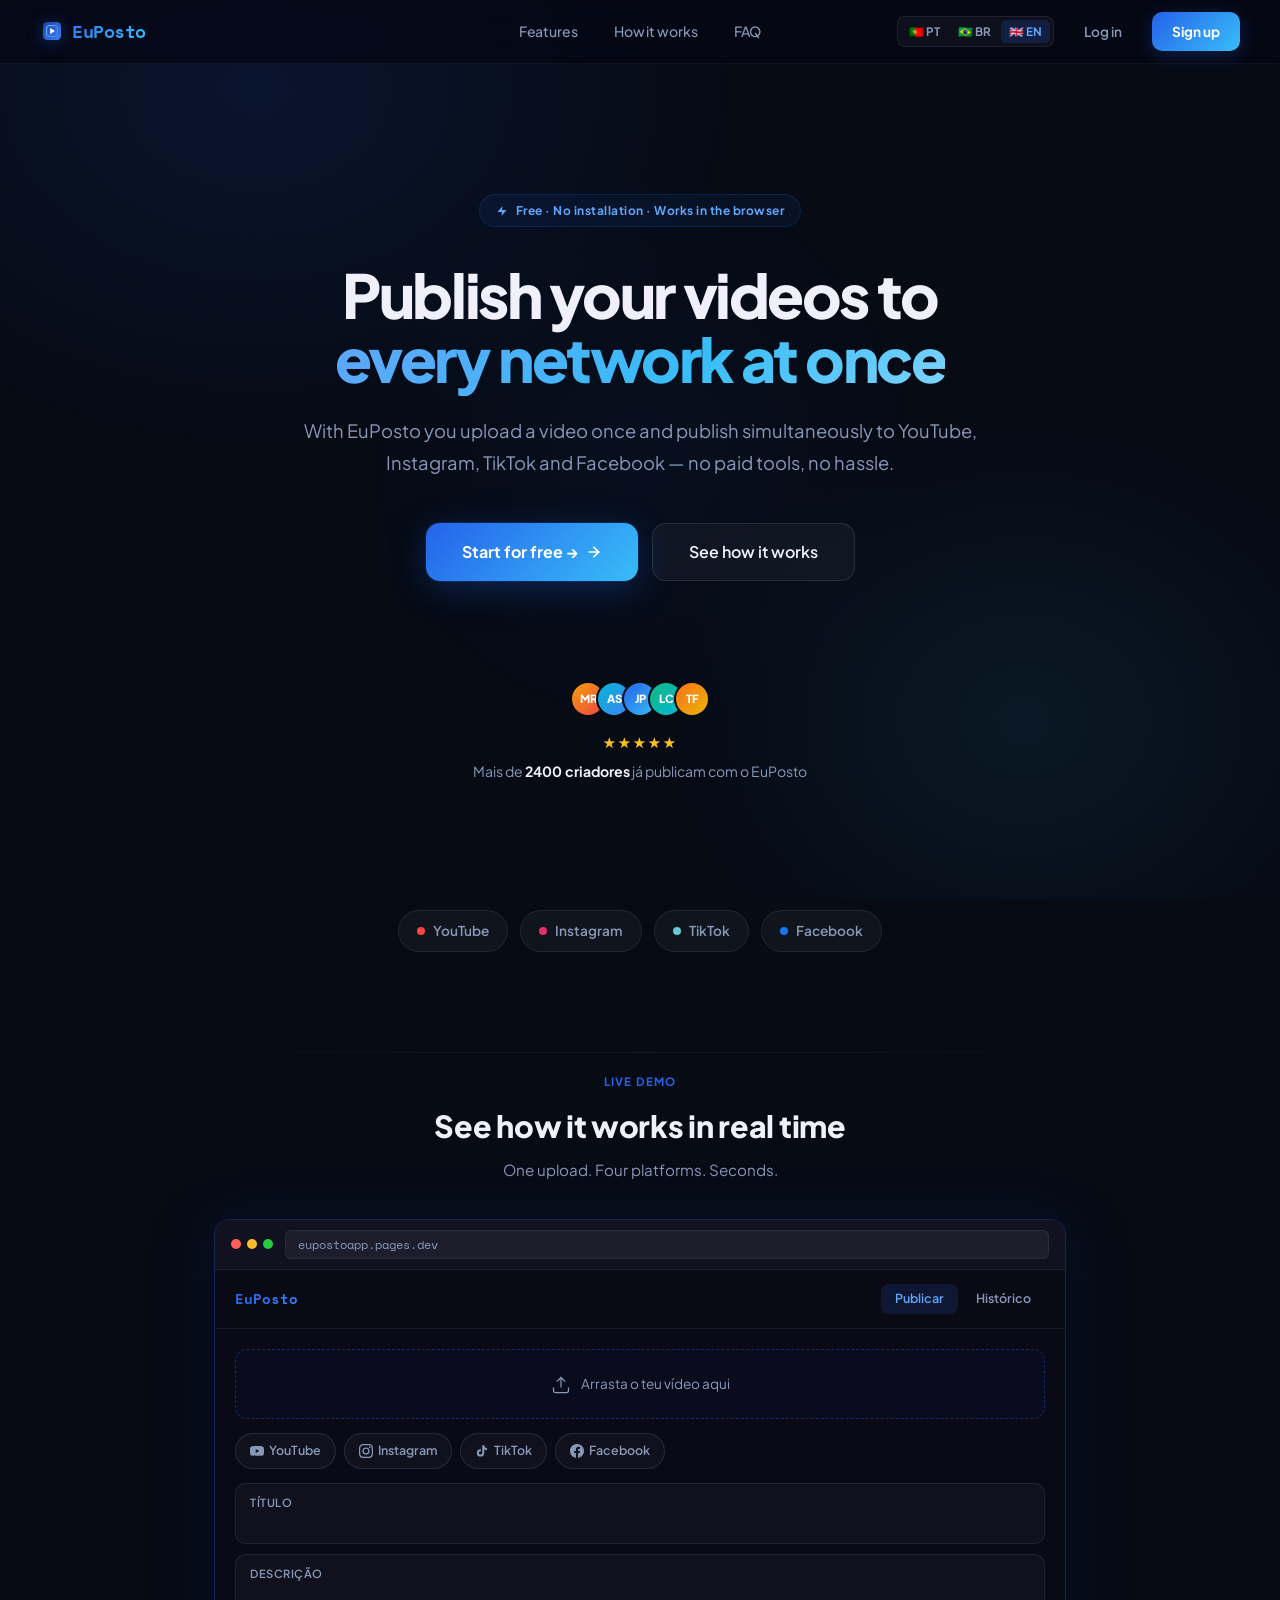
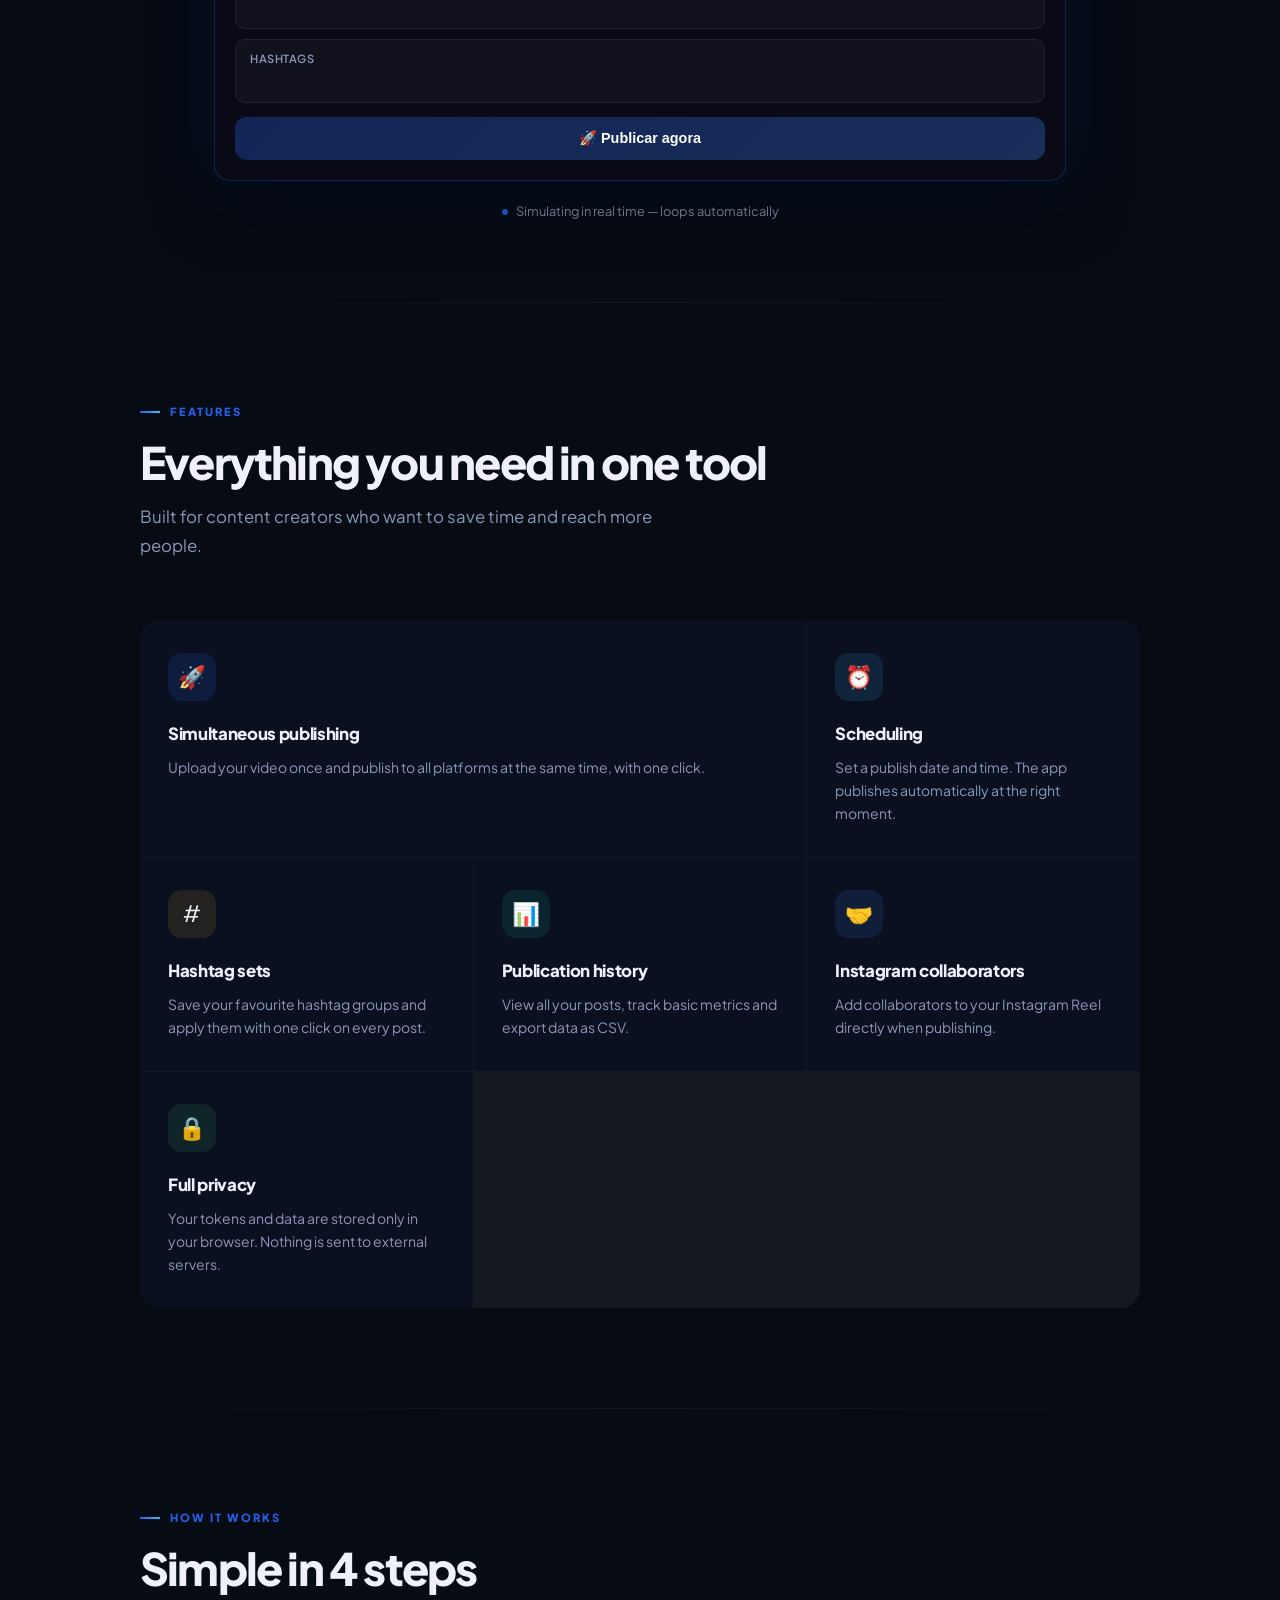
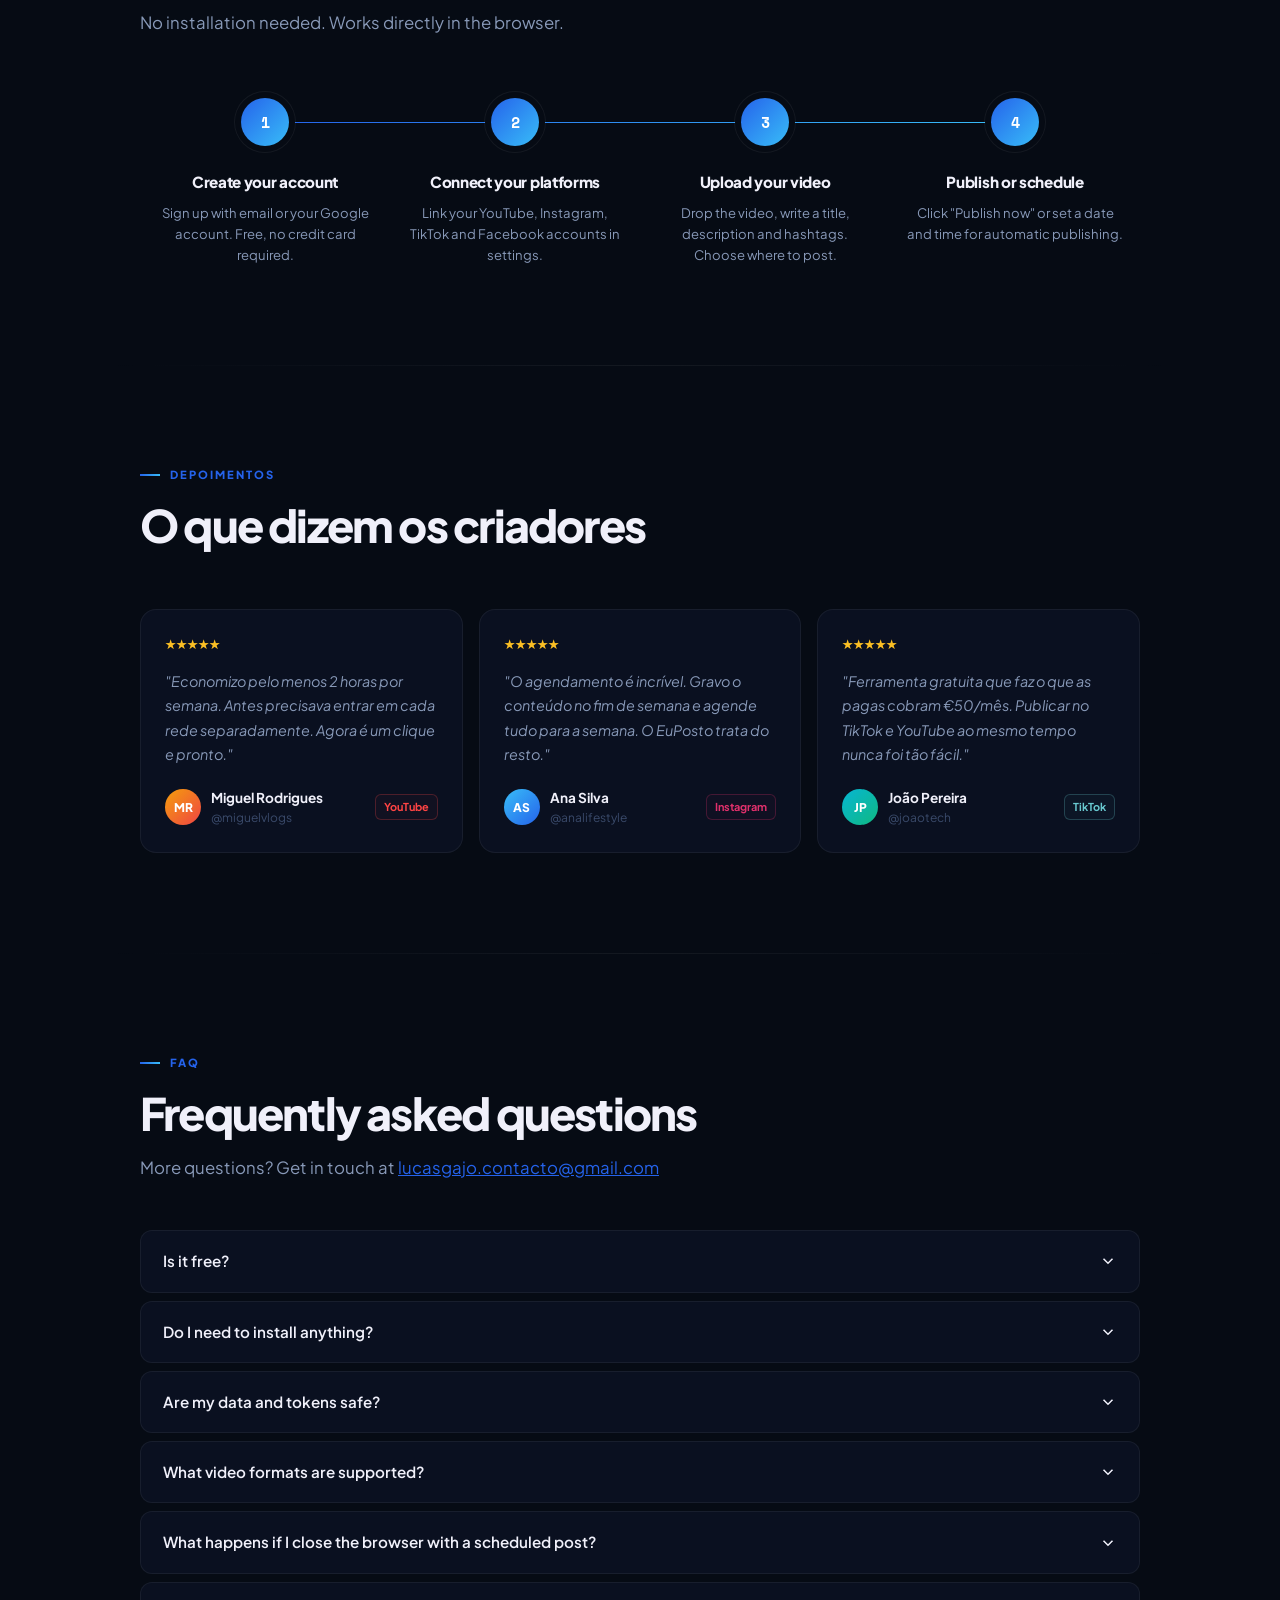
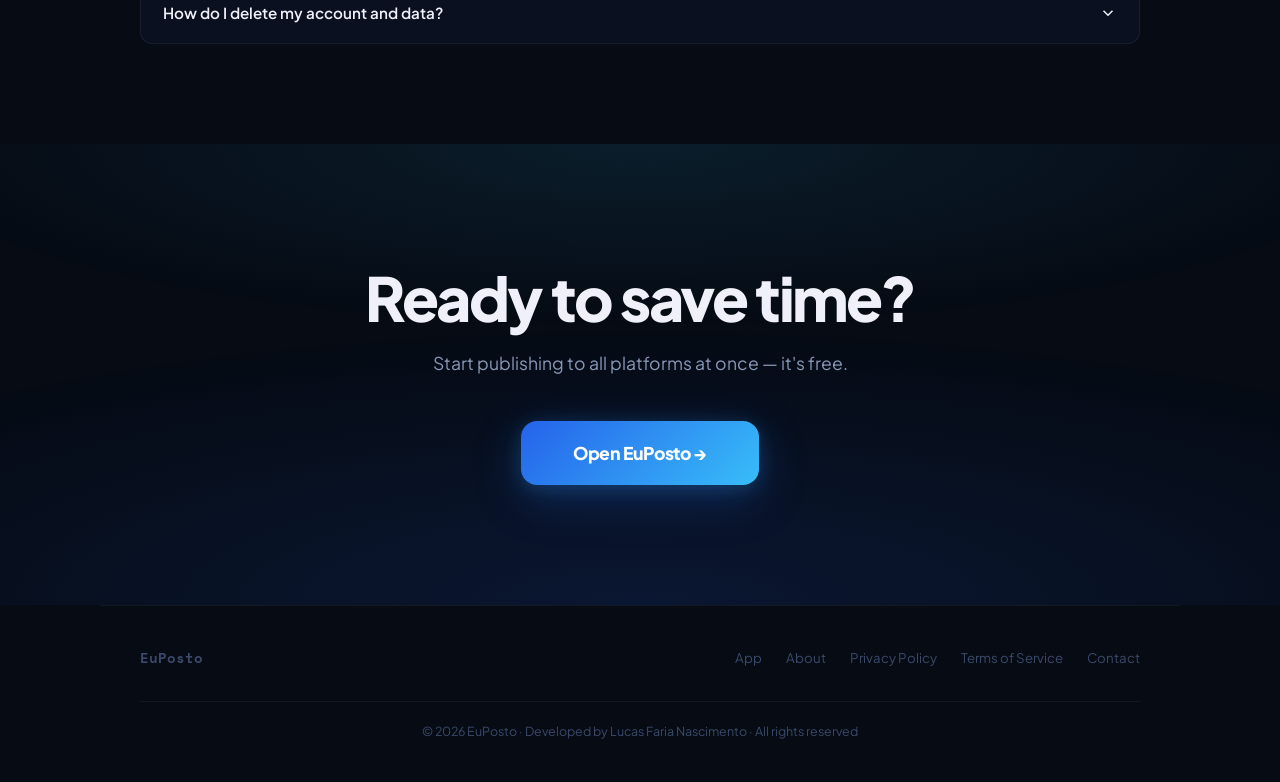
==== commit 9c31f8d2: "Atualização estável: TikTok Direct Post ready, IA, novos logos, UI polida - Painel TikTok compliance" ====
--- a/index.html
+++ b/index.html
@@ -80,6 +80,7 @@
     }
     .nav-logo {
       font-family: 'Space Mono', monospace; font-size: 1.1rem; font-weight: 700;
+      display: inline-flex; align-items: center; gap: 8px; text-decoration: none;
       background: linear-gradient(135deg, var(--accent), var(--accent2));
       -webkit-background-clip: text; -webkit-text-fill-color: transparent;
       background-clip: text; text-decoration: none; letter-spacing: -.5px;
@@ -717,7 +718,7 @@
 <body>
 
 <nav id="main-nav">
-  <a class="nav-logo" href="/">EuPosto</a>
+  <a class="nav-logo" href="/"><svg viewBox="0 0 80 80" style="width:24px;height:24px;flex-shrink:0;filter:drop-shadow(0 2px 8px rgba(37,99,235,.35))" xmlns="http://www.w3.org/2000/svg"><defs><linearGradient id="nav-ep-a" x1="0" y1="0" x2="1" y2="1"><stop offset="0" stop-color="#1e40af"/><stop offset="1" stop-color="#3b82f6"/></linearGradient><linearGradient id="nav-ep-b" x1="0" y1="0" x2="1" y2="1"><stop offset="0" stop-color="#7dd3fc"/><stop offset="1" stop-color="#3b82f6"/></linearGradient></defs><rect x="10" y="10" width="60" height="60" rx="14" fill="url(#nav-ep-a)"/><rect x="22" y="22" width="36" height="36" rx="8" fill="none" stroke="url(#nav-ep-b)" stroke-width="3"/><polygon points="34,30 50,40 34,50" fill="#fff"/></svg><span>EuPosto</span></a>
   <div class="nav-center">
     <a href="#funcionalidades" id="nav-features">Funcionalidades</a>
     <a href="#como-funciona" id="nav-how">Como funciona</a>
@@ -1152,7 +1153,7 @@
   <span class="footer-logo">EuPosto</span>
   <div class="footer-links">
     <a href="euposto.html">App</a>
-    <a href="euposto.html" id="footer-about">App</a>
+    <a href="#funcionalidades" id="footer-about">Sobre</a>
     <a href="privacy.html" id="footer-privacy">Política de Privacidade</a>
     <a href="terms.html" id="footer-terms">Termos de Serviço</a>
     <a href="mailto:lucasgajo.contacto@gmail.com" id="footer-contact">Contacto</a>
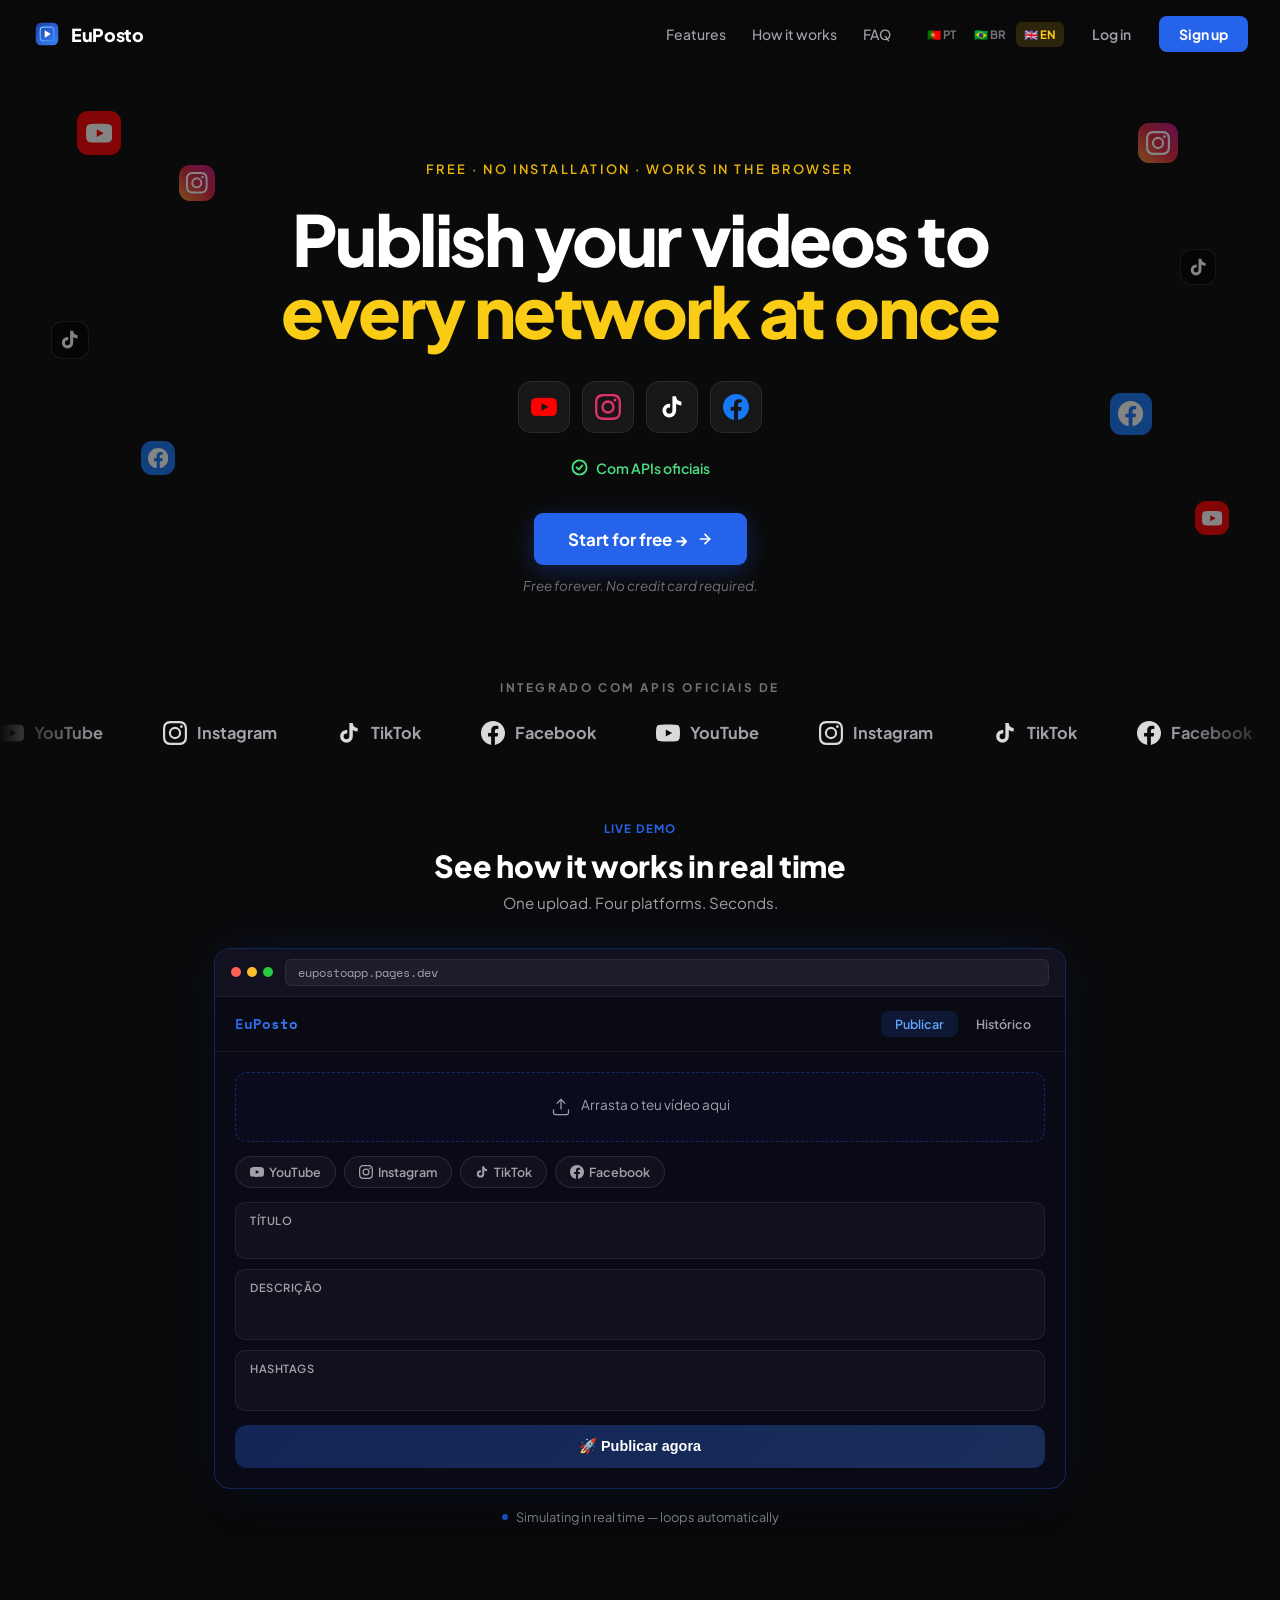
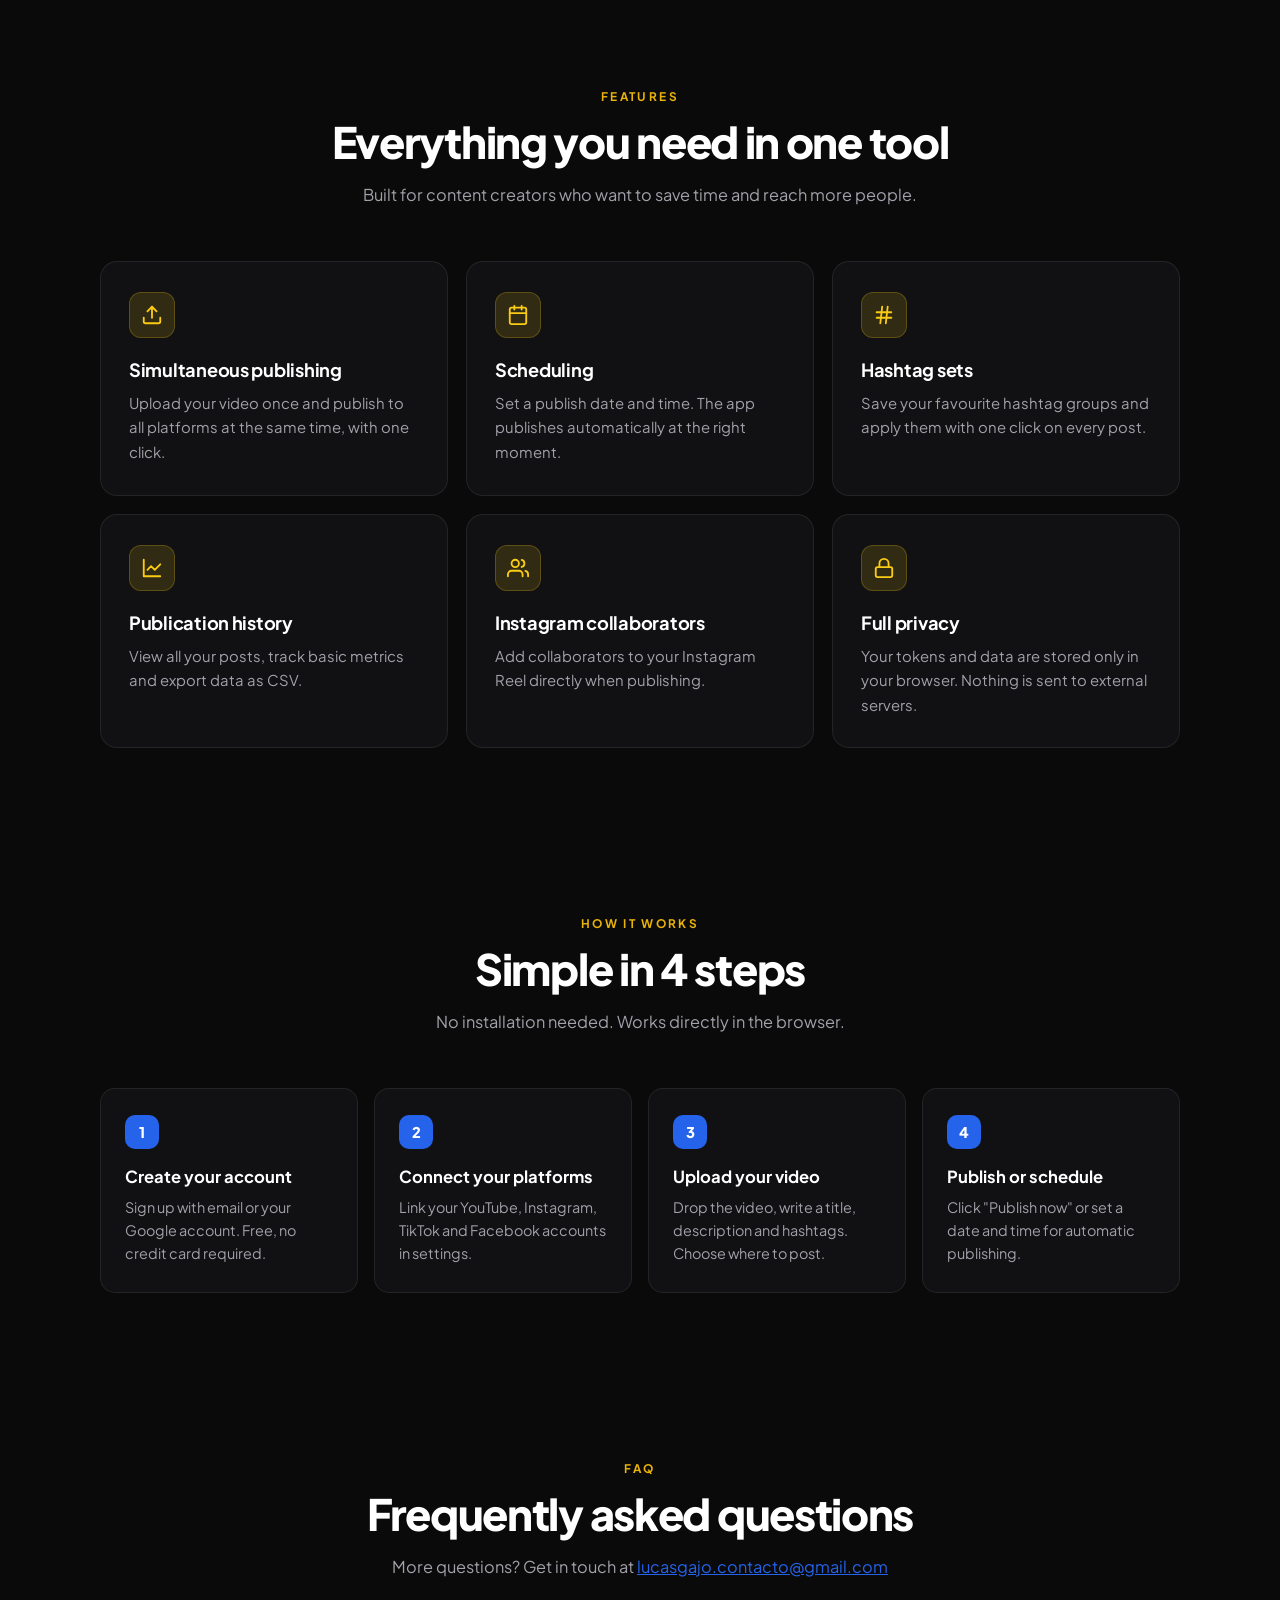
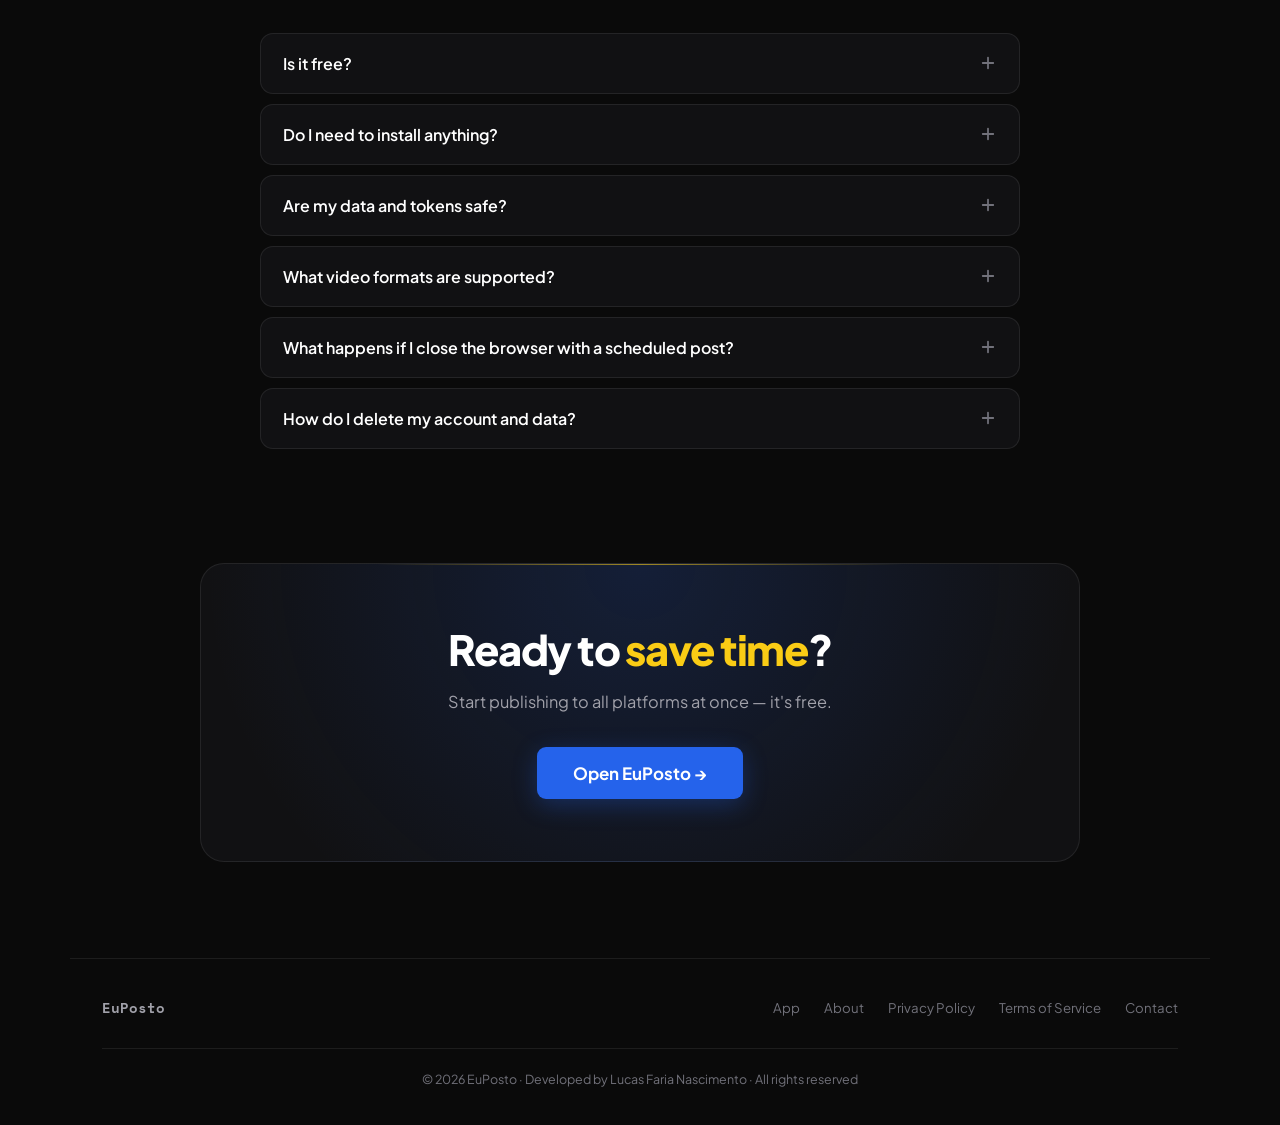
==== commit 705d5563: "EuPosto: landing redesign — estilo Hivra, paleta amarelo/azul/branco - Hero preto com ícones de plat" ====
--- a/index.html
+++ b/index.html
@@ -25,344 +25,204 @@
   <link href="https://fonts.googleapis.com/css2?family=Plus+Jakarta+Sans:wght@300;400;500;600;700;800;900&family=Space+Mono:wght@400;700&family=Instrument+Serif:ital@0;1&display=swap&display=swap" rel="stylesheet" />
   <style>
     :root {
-      --bg: #060B14;
-      --surface: #0a1020;
-      --surface2: #0f1828;
+      --bg: #0a0a0a;
+      --surface: #111113;
+      --surface2: #17171a;
+      --border: rgba(255,255,255,.08);
+      --text: #ffffff;
+      --text2: #a1a1aa;
+      --muted: #71717a;
+      /* Amarelo */
+      --yellow: #FACC15;
+      --yellow-deep: #EAB308;
+      --yellow-glow: rgba(250,204,21,.14);
+      /* Azul */
       --accent: #2563EB;
-      --accent2: #38BDF8;
-      --text: #f0f0fa;
-      --text2: #8899b8;
-      --muted: #3a4a6a;
-      --border: rgba(255,255,255,.06);
-      --border2: rgba(255,255,255,.1);
-      --glow: rgba(37,99,235,.28);
-      --glow2: rgba(56,189,248,.2);
-    }
-    *, *::before, *::after { box-sizing: border-box; margin: 0; padding: 0; }
+      --accent-light: #3B82F6;
+      --accent-soft: #60A5FA;
+      --accent-glow: rgba(37,99,235,.2);
+    }
+
+    * { margin: 0; padding: 0; box-sizing: border-box; }
+
     html { scroll-behavior: smooth; }
+
     body {
-      background: var(--bg); color: var(--text);
-      font-family: 'Plus Jakarta Sans', sans-serif; line-height: 1.6;
+      font-family: 'Plus Jakarta Sans', -apple-system, BlinkMacSystemFont, system-ui, sans-serif;
+      background: var(--bg);
+      color: var(--text);
+      -webkit-font-smoothing: antialiased;
       overflow-x: hidden;
     }
 
-    /* ── Animated background mesh ── */
-    body::before {
-      content: '';
-      position: fixed; inset: 0; z-index: 0; pointer-events: none;
-      background:
-        radial-gradient(ellipse 800px 600px at 20% 10%, rgba(37,99,235,.12) 0%, transparent 60%),
-        radial-gradient(ellipse 600px 500px at 80% 80%, rgba(56,189,248,.08) 0%, transparent 60%),
-        radial-gradient(ellipse 400px 400px at 50% 50%, rgba(37,99,235,.05) 0%, transparent 70%);
-      animation: meshMove 20s ease-in-out infinite alternate;
-    }
-    @keyframes meshMove {
-      0%   { transform: scale(1) translate(0,0); }
-      50%  { transform: scale(1.05) translate(20px, -20px); }
-      100% { transform: scale(1) translate(-10px, 10px); }
-    }
-    body > * { position: relative; z-index: 1; }
-
-    /* ── NAV ── */
-    nav {
-      position: sticky; top: 0; z-index: 100;
-      background: rgba(6,6,18,.7); backdrop-filter: blur(24px) saturate(1.4);
-      -webkit-backdrop-filter: blur(24px) saturate(1.4);
-      border-bottom: 1px solid rgba(255,255,255,.04);
-      display: flex; align-items: center; justify-content: space-between;
-      padding: 0 40px; height: 64px;
-      transition: border-color .3s, background .3s;
-    }
-    nav.scrolled {
-      background: rgba(6,6,18,.92);
-      border-bottom-color: rgba(37,99,235,.15);
-      box-shadow: 0 1px 40px rgba(0,0,0,.4);
-    }
-    .nav-logo {
-      font-family: 'Space Mono', monospace; font-size: 1.1rem; font-weight: 700;
-      display: inline-flex; align-items: center; gap: 8px; text-decoration: none;
-      background: linear-gradient(135deg, var(--accent), var(--accent2));
-      -webkit-background-clip: text; -webkit-text-fill-color: transparent;
-      background-clip: text; text-decoration: none; letter-spacing: -.5px;
-    }
-    .nav-center { display: flex; align-items: center; gap: 36px; position: absolute; left: 50%; transform: translateX(-50%); }
-    .nav-center a { color: var(--text2); text-decoration: none; font-size: .88rem; font-weight: 500; transition: color .2s; letter-spacing: -.1px; }
-    .nav-center a:hover { color: var(--text); }
-    .nav-right { display: flex; align-items: center; gap: 14px; }
-    .lang-switcher { display: flex; gap: 2px; background: rgba(255,255,255,.04); border: 1px solid rgba(255,255,255,.07); border-radius: 8px; padding: 3px; }
-    .lang-btn { background: none; border: none; color: var(--text2); font-size: .73rem; font-weight: 700; padding: 4px 8px; border-radius: 5px; cursor: pointer; transition: all .2s; font-family: inherit; }
-    .lang-btn:hover { color: var(--text); background: rgba(255,255,255,.07); }
-    .lang-btn.active { background: rgba(37,99,235,.18); color: #60A5FA; }
+    a { color: inherit; }
+
+    .wrap { max-width: 1140px; margin: 0 auto; padding: 0 24px; }
+
+    /* ══════════════ NAV ══════════════ */
+    #main-nav {
+      position: sticky; top: 0; z-index: 900;
+      display: flex; align-items: center; gap: 28px;
+      padding: 16px 32px;
+      background: rgba(10,10,10,.72);
+      border-bottom: 1px solid transparent;
+      transition: background .25s, border-color .25s;
+    }
+    #main-nav.scrolled {
+      background: rgba(10,10,10,.92);
+      border-bottom-color: var(--border);
+      backdrop-filter: blur(14px);
+    }
+    .nav-brand {
+      display: flex; align-items: center; gap: 9px;
+      text-decoration: none; margin-right: auto;
+    }
+    .nav-brand img { width: 30px; height: 30px; border-radius: 8px; }
+    .nav-brand span {
+      font-size: 1.12rem; font-weight: 800; letter-spacing: -.02em;
+    }
+    .nav-links { display: flex; align-items: center; gap: 26px; }
+    .nav-links a {
+      font-size: .875rem; font-weight: 500; color: var(--text2);
+      text-decoration: none; transition: color .18s;
+    }
+    .nav-links a:hover { color: var(--text); }
+    .nav-langs { display: flex; gap: 2px; }
+    .lang-btn {
+      background: none; border: none; color: var(--muted);
+      font-size: .72rem; font-weight: 700; padding: 5px 8px;
+      border-radius: 6px; cursor: pointer; transition: all .18s;
+      font-family: inherit;
+    }
+    .lang-btn:hover { color: var(--text); background: rgba(255,255,255,.06); }
+    .lang-btn.active { background: var(--yellow-glow); color: var(--yellow); }
     .nav-login {
-      color: var(--text2); text-decoration: none; padding: 8px 16px;
-      border-radius: 9px; font-size: .85rem; font-weight: 600;
-      transition: color .2s, background .2s;
-    }
-    .nav-login:hover { color: var(--text); background: rgba(255,255,255,.06); }
+      font-size: .875rem; font-weight: 600; color: var(--text2);
+      text-decoration: none; transition: color .18s;
+    }
+    .nav-login:hover { color: var(--text); }
     .nav-cta {
-      background: linear-gradient(135deg, var(--accent), var(--accent2));
-      color: #fff; text-decoration: none; padding: 9px 20px;
-      border-radius: 10px; font-size: .85rem; font-weight: 700;
-      box-shadow: 0 4px 20px var(--glow);
-      transition: box-shadow .2s, transform .15s, opacity .2s;
-    }
-    .nav-cta:hover { box-shadow: 0 6px 32px var(--glow); transform: translateY(-1px); opacity: .92; }
-
-    /* ── HERO ── */
+      background: var(--accent); color: #fff;
+      font-size: .875rem; font-weight: 700;
+      padding: 9px 20px; border-radius: 8px;
+      text-decoration: none; transition: all .2s;
+      border: none; cursor: pointer; font-family: inherit;
+    }
+    .nav-cta:hover {
+      background: var(--accent-light);
+      box-shadow: 0 0 0 4px var(--accent-glow);
+    }
+    .nav-burger { display: none; background: none; border: none; color: var(--text); cursor: pointer; padding: 6px; }
+
+    /* ══════════════ HERO ══════════════ */
     .hero {
-      max-width: 800px; margin: 0 auto; padding: 130px 24px 100px;
-      text-align: center; position: relative;
-    }
+      position: relative;
+      padding: 92px 24px 76px;
+      text-align: center;
+      overflow: hidden;
+    }
+    /* Floating platform icons behind hero */
+    .hero-float {
+      position: absolute; inset: 0;
+      pointer-events: none; z-index: 0;
+    }
+    .hero-float i {
+      position: absolute;
+      display: flex; align-items: center; justify-content: center;
+      border-radius: 11px;
+      opacity: .5;
+      animation: floatY 7s ease-in-out infinite;
+      will-change: transform;
+    }
+    .hero-float i svg { width: 60%; height: 60%; }
+    @keyframes floatY {
+      0%, 100% { transform: translateY(0) rotate(var(--rot, 0deg)); }
+      50%      { transform: translateY(-16px) rotate(var(--rot, 0deg)); }
+    }
+    .hero-inner { position: relative; z-index: 1; max-width: 880px; margin: 0 auto; }
+
+    .hero-eyebrow {
+      font-size: .8rem; font-weight: 600;
+      letter-spacing: .2em; text-transform: uppercase;
+      color: var(--yellow-deep);
+      margin-bottom: 26px;
+    }
+    .hero h1 {
+      font-size: clamp(2.6rem, 7.2vw, 4.4rem);
+      font-weight: 800;
+      line-height: 1.02;
+      letter-spacing: -.035em;
+      margin-bottom: 34px;
+    }
+    .hero h1 span { color: var(--yellow); display: block; }
+
+    /* Platform logo row */
+    .hero-plats {
+      display: flex; justify-content: center; gap: 12px;
+      margin-bottom: 26px; flex-wrap: wrap;
+    }
+    .hero-plat {
+      width: 52px; height: 52px; border-radius: 13px;
+      background: var(--surface2);
+      border: 1px solid var(--border);
+      display: flex; align-items: center; justify-content: center;
+      transition: transform .22s, border-color .22s;
+    }
+    .hero-plat:hover { transform: translateY(-4px); border-color: rgba(255,255,255,.2); }
+    .hero-plat svg { width: 26px; height: 26px; }
+
     .hero-badge {
       display: inline-flex; align-items: center; gap: 8px;
-      background: rgba(37,99,235,.08); border: 1px solid rgba(37,99,235,.2);
-      border-radius: 100px; padding: 6px 16px; font-size: .75rem; font-weight: 700;
-      color: #60A5FA; margin-bottom: 36px; letter-spacing: .5px;
-      animation: fadeUp .6s ease both;
-    }
-    .hero h1 {
-      font-size: clamp(2.4rem, 5vw, 3.8rem); font-weight: 900; line-height: 1.05;
-      margin-bottom: 24px; letter-spacing: -.04em; color: var(--text);
-      animation: fadeUp .6s .1s ease both;
-    }
-    .hero h1 span {
-      background: linear-gradient(135deg, #60A5FA 0%, var(--accent2) 60%, #7DD3FC 100%);
-      -webkit-background-clip: text; -webkit-text-fill-color: transparent;
-      background-clip: text;
-    }
-    .hero p {
-      font-size: 1.15rem; color: var(--text2); max-width: 52ch;
-      margin: 0 auto 44px; line-height: 1.75; font-weight: 400;
-      animation: fadeUp .6s .2s ease both;
-    }
-    .hero-btns { display: flex; gap: 14px; justify-content: center; flex-wrap: wrap; animation: fadeUp .6s .3s ease both; }
-    .btn-primary {
-      background: linear-gradient(135deg, var(--accent) 0%, var(--accent2) 100%);
-      color: #fff; text-decoration: none; padding: 15px 36px;
-      border-radius: 14px; font-size: 1rem; font-weight: 700;
-      box-shadow: 0 8px 36px var(--glow), 0 0 0 1px rgba(37,99,235,.2);
-      transition: box-shadow .25s, transform .18s;
-      display: inline-flex; align-items: center; gap: 8px;
-    }
-    .btn-primary:hover { box-shadow: 0 12px 48px var(--glow), 0 0 0 1px rgba(37,99,235,.35); transform: translateY(-2px); }
-    .btn-secondary {
-      background: rgba(255,255,255,.04); border: 1px solid rgba(255,255,255,.1);
-      color: var(--text); text-decoration: none; padding: 15px 36px;
-      border-radius: 14px; font-size: 1rem; font-weight: 600;
-      transition: border-color .2s, background .2s, transform .18s;
-      display: inline-flex; align-items: center; gap: 8px;
-      backdrop-filter: blur(8px);
-    }
-    .btn-secondary:hover { border-color: rgba(37,99,235,.35); background: rgba(37,99,235,.06); transform: translateY(-2px); }
-    @keyframes fadeUp { from { opacity:0; transform:translateY(24px); } to { opacity:1; transform:translateY(0); } }
-
-    /* ── PLATFORM PILLS ── */
-    .platforms {
-      display: flex; justify-content: center; gap: 12px; flex-wrap: wrap;
-      padding: 48px 24px 100px; max-width: 600px; margin: 0 auto;
-      animation: fadeUp .6s .4s ease both;
-    }
-    .plat-pill {
-      display: flex; align-items: center; gap: 8px;
-      background: rgba(255,255,255,.04); border: 1px solid rgba(255,255,255,.08);
-      border-radius: 100px; padding: 9px 18px; font-size: .85rem; font-weight: 600;
-      color: var(--text2); animation: floatPill 4s ease-in-out infinite;
-      backdrop-filter: blur(8px);
-    }
-    .plat-pill:nth-child(2) { animation-delay: .6s; }
-    .plat-pill:nth-child(3) { animation-delay: 1.2s; }
-    .plat-pill:nth-child(4) { animation-delay: 1.8s; }
-    @keyframes floatPill { 0%,100%{transform:translateY(0)} 50%{transform:translateY(-5px)} }
-    .plat-dot { width: 8px; height: 8px; border-radius: 50%; }
-
-    /* ── SOCIAL PROOF ── */
-    .social-proof {
-      text-align: center; padding: 0 24px 80px; max-width: 600px; margin: 0 auto;
-    }
-    .social-avatars { display: flex; justify-content: center; align-items: center; margin-bottom: 14px; }
-    .social-avatar {
-      width: 36px; height: 36px; border-radius: 50%;
-      border: 2px solid var(--bg); margin-left: -10px;
-      background: linear-gradient(135deg, var(--accent), var(--accent2));
-      display: flex; align-items: center; justify-content: center;
-      font-size: .7rem; font-weight: 800; color: #fff; flex-shrink: 0;
-    }
-    .social-avatar:first-child { margin-left: 0; }
-    .social-text { font-size: .88rem; color: var(--text2); }
-    .social-stars { color: #fbbf24; letter-spacing: 2px; margin-bottom: 6px; font-size: .9rem; }
-
-    /* ── SECTION SHARED ── */
-    .section { max-width: 1080px; margin: 0 auto; padding: 100px 40px; }
-    .section-eyebrow {
-      font-size: .7rem; font-weight: 800; letter-spacing: 2px;
-      color: var(--accent); text-transform: uppercase; margin-bottom: 16px;
+      font-size: .875rem; font-weight: 600; color: #4ade80;
+      margin-bottom: 36px;
+    }
+    .hero-badge svg { width: 17px; height: 17px; flex-shrink: 0; }
+
+    .hero-actions { display: flex; flex-direction: column; align-items: center; gap: 12px; }
+    .btn-hero {
+      display: inline-flex; align-items: center; gap: 9px;
+      background: var(--accent); color: #fff;
+      font-size: 1.06rem; font-weight: 700;
+      padding: 15px 34px; border-radius: 9px;
+      text-decoration: none; transition: all .22s;
+      box-shadow: 0 6px 24px rgba(37,99,235,.3);
+    }
+    .btn-hero:hover {
+      background: var(--accent-light);
+      transform: translateY(-2px);
+      box-shadow: 0 10px 32px rgba(37,99,235,.42);
+    }
+    .hero-note { font-size: .84rem; color: var(--muted); font-style: italic; }
+
+    /* ══════════════ MARQUEE ══════════════ */
+    .partners { padding: 10px 0 56px; overflow: hidden; }
+    .partners-label {
+      text-align: center; font-size: .74rem; font-weight: 700;
+      letter-spacing: .22em; text-transform: uppercase;
+      color: var(--muted); margin-bottom: 26px;
+    }
+    .marquee { position: relative; overflow: hidden; }
+    .marquee::before, .marquee::after {
+      content: ''; position: absolute; top: 0; bottom: 0; width: 110px; z-index: 2;
+      pointer-events: none;
+    }
+    .marquee::before { left: 0;  background: linear-gradient(90deg, var(--bg), transparent); }
+    .marquee::after  { right: 0; background: linear-gradient(270deg, var(--bg), transparent); }
+    .marquee-track {
+      display: flex; gap: 60px; width: max-content;
+      animation: scrollX 26s linear infinite;
+    }
+    .marquee:hover .marquee-track { animation-play-state: paused; }
+    @keyframes scrollX {
+      from { transform: translateX(0); }
+      to   { transform: translateX(-50%); }
+    }
+    .marquee-item {
       display: flex; align-items: center; gap: 10px;
-    }
-    .section-eyebrow::before { content:''; display:inline-block; width:20px; height:2px; background: linear-gradient(90deg, var(--accent), var(--accent2)); }
-    .section-title { font-size: clamp(1.8rem, 3.5vw, 2.8rem); font-weight: 900; margin-bottom: 16px; letter-spacing: -.04em; line-height: 1.1; }
-    .section-sub { font-size: 1.05rem; color: var(--text2); max-width: 48ch; line-height: 1.75; }
-    .divider { height: 1px; background: linear-gradient(90deg, transparent, var(--border), transparent); max-width: 1080px; margin: 0 auto; }
-
-    /* ── BENTO FEATURES ── */
-    .bento-grid {
-      display: grid;
-      grid-template-columns: repeat(3, 1fr);
-      grid-template-rows: auto auto;
-      gap: 1px;
-      background: var(--border);
-      border-radius: 20px; overflow: hidden;
-      margin-top: 60px;
-    }
-    .bento-cell {
-      background: var(--surface);
-      padding: 32px 28px;
-      transition: background .25s;
-      position: relative; overflow: hidden;
-    }
-    .bento-cell:hover { background: var(--surface2); }
-    .bento-cell.span2 { grid-column: span 2; }
-    .bento-cell::after {
-      content: '';
-      position: absolute; inset: 0;
-      background: radial-gradient(ellipse 200px 200px at var(--mx,50%) var(--my,50%), rgba(37,99,235,.07), transparent);
-      opacity: 0; transition: opacity .3s; pointer-events: none;
-    }
-    .bento-cell:hover::after { opacity: 1; }
-    .bento-icon {
-      width: 48px; height: 48px; border-radius: 14px; margin-bottom: 20px;
-      display: flex; align-items: center; justify-content: center; font-size: 1.4rem;
-    }
-    .bento-icon.purple { background: rgba(37,99,235,.15); }
-    .bento-icon.magenta { background: rgba(56,189,248,.12); }
-    .bento-icon.teal { background: rgba(20,184,166,.12); }
-    .bento-icon.amber { background: rgba(251,191,36,.1); }
-    .bento-icon.blue { background: rgba(59,130,246,.12); }
-    .bento-icon.green { background: rgba(74,222,128,.1); }
-    .feat-title { font-size: 1.05rem; font-weight: 800; margin-bottom: 8px; letter-spacing: -.02em; }
-    .feat-desc { font-size: .875rem; color: var(--text2); line-height: 1.65; }
-
-    /* ── HOW IT WORKS ── */
-    .steps-wrapper { position: relative; margin-top: 60px; }
-    .steps { display: grid; grid-template-columns: repeat(4, 1fr); gap: 0; position: relative; }
-    .steps::before {
-      content: '';
-      position: absolute; top: 24px; left: calc(12.5%); right: calc(12.5%);
-      height: 1px; background: linear-gradient(90deg, var(--accent), var(--accent2));
-      z-index: 0;
-    }
-    .step { text-align: center; padding: 0 16px; }
-    .step-num {
-      width: 48px; height: 48px; border-radius: 50%;
-      background: linear-gradient(135deg, var(--accent), var(--accent2));
-      display: flex; align-items: center; justify-content: center;
-      font-family: 'Space Mono', monospace; font-size: .95rem; font-weight: 700;
-      color: #fff; margin: 0 auto 24px; position: relative; z-index: 1;
-      box-shadow: 0 0 0 6px var(--bg), 0 0 0 7px var(--border);
-    }
-    .step-title { font-size: .95rem; font-weight: 800; margin-bottom: 8px; letter-spacing: -.02em; }
-    .step-desc { font-size: .82rem; color: var(--text2); line-height: 1.6; }
-
-    /* ── TESTIMONIALS ── */
-    .testimonials-grid { display: grid; grid-template-columns: repeat(3,1fr); gap: 16px; margin-top: 60px; }
-    .testi-card {
-      background: var(--surface); border: 1px solid var(--border);
-      border-radius: 16px; padding: 24px;
-      transition: border-color .25s, transform .2s;
-    }
-    .testi-card:hover { border-color: rgba(37,99,235,.25); transform: translateY(-3px); }
-    .testi-stars { color: #fbbf24; font-size: .8rem; margin-bottom: 14px; }
-    .testi-quote { font-size: .9rem; color: var(--text2); line-height: 1.7; margin-bottom: 20px; font-style: italic; }
-    .testi-author { display: flex; align-items: center; gap: 10px; }
-    .testi-avatar {
-      width: 36px; height: 36px; border-radius: 50%; flex-shrink: 0;
-      background: linear-gradient(135deg, var(--accent), var(--accent2));
-      display: flex; align-items: center; justify-content: center;
-      font-size: .75rem; font-weight: 800; color: #fff;
-    }
-    .testi-name { font-size: .85rem; font-weight: 700; }
-    .testi-handle { font-size: .75rem; color: var(--muted); }
-    .testi-badge {
-      margin-left: auto; font-size: .68rem; font-weight: 700; padding: 3px 8px;
-      border-radius: 6px; border: 1px solid;
-    }
-
-    /* ── FAQ ── */
-    .faq-list { display: flex; flex-direction: column; gap: 8px; margin-top: 48px; }
-    .faq-item { border-radius: 12px; overflow: hidden; border: 1px solid var(--border); background: var(--surface); }
-    .faq-q {
-      padding: 18px 22px; font-weight: 600; font-size: .95rem; cursor: pointer;
-      display: flex; justify-content: space-between; align-items: center; gap: 12px;
-      user-select: none; transition: color .2s;
-    }
-    .faq-q:hover { color: var(--accent); }
-    .faq-q svg { flex-shrink: 0; transition: transform .25s; }
-    .faq-item.open .faq-q svg { transform: rotate(180deg); }
-    .faq-a { display: none; padding: 0 22px 18px; font-size: .9rem; color: var(--text2); line-height: 1.75; }
-    .faq-item.open .faq-a { display: block; }
-
-    /* ── CTA FINAL ── */
-    .cta-section {
-      text-align: center; padding: 120px 24px; position: relative; overflow: hidden;
-    }
-    .cta-section::before {
-      content: '';
-      position: absolute; inset: 0;
-      background: radial-gradient(ellipse 80% 60% at 50% 100%, rgba(37,99,235,.14), transparent),
-                  radial-gradient(ellipse 60% 40% at 50% 0%, rgba(56,189,248,.1), transparent);
-      pointer-events: none;
-    }
-    .cta-inner { position: relative; z-index: 1; max-width: 680px; margin: 0 auto; }
-    .cta-section h2 { font-size: clamp(2rem, 5vw, 3.8rem); font-weight: 900; margin-bottom: 18px; letter-spacing: -.04em; line-height: 1.1; }
-    .cta-section h2 span {
-      background: linear-gradient(135deg, #60A5FA, var(--accent2), #7DD3FC);
-      -webkit-background-clip: text; -webkit-text-fill-color: transparent; background-clip: text;
-    }
-    .cta-section p { font-size: 1.1rem; color: var(--text2); margin-bottom: 44px; }
-    .btn-cta-big {
-      background: linear-gradient(135deg, var(--accent), var(--accent2));
-      color: #fff; text-decoration: none; padding: 18px 52px;
-      border-radius: 16px; font-size: 1.1rem; font-weight: 800;
-      box-shadow: 0 12px 48px var(--glow), 0 4px 20px var(--glow2);
-      display: inline-flex; align-items: center; gap: 10px;
-      transition: box-shadow .25s, transform .18s;
-      letter-spacing: -.02em;
-    }
-    .btn-cta-big:hover { transform: translateY(-3px); box-shadow: 0 20px 60px var(--glow), 0 8px 30px var(--glow2); }
-
-    /* ── FOOTER ── */
-    footer {
-      border-top: 1px solid var(--border);
-      padding: 40px; display: flex; align-items: center;
-      justify-content: space-between; flex-wrap: wrap; gap: 20px;
-      max-width: 1080px; margin: 0 auto;
-    }
-    .footer-logo { font-family: 'Space Mono', monospace; font-size: .9rem; font-weight: 700; color: var(--muted); }
-    .footer-links { display: flex; gap: 24px; flex-wrap: wrap; }
-    .footer-links a { color: var(--muted); text-decoration: none; font-size: .83rem; transition: color .2s; }
-    .footer-links a:hover { color: var(--text); }
-    .footer-copy { font-size: .78rem; color: var(--muted); width: 100%; text-align: center; padding-top: 20px; border-top: 1px solid var(--border); margin-top: 12px; }
-
-    /* ── RESPONSIVE ── */
-    @media (max-width: 900px) {
-      .bento-grid { grid-template-columns: 1fr 1fr; }
-      .bento-cell.span2 { grid-column: span 1; }
-      .steps { grid-template-columns: repeat(2,1fr); gap: 32px; }
-      .steps::before { display: none; }
-      .testimonials-grid { grid-template-columns: 1fr; }
-      nav { padding: 0 24px; }
-      .nav-center { display: none; }
-      .section { padding: 70px 24px; }
-    }
-    @media (max-width: 600px) {
-      .bento-grid { grid-template-columns: 1fr; }
-      .hero { padding: 90px 20px 70px; }
-      .hero h1 { font-size: clamp(2.4rem,10vw,3.2rem); }
-      .lang-switcher { display: none; }
-      footer { padding: 28px 20px; }
-      .steps { grid-template-columns: 1fr; }
-    }
-
-    /* ── DEMO SECTION ── */
+      font-size: 1.02rem; font-weight: 700; color: var(--text2);
+      white-space: nowrap;
+    }
+    .marquee-item svg { width: 24px; height: 24px; opacity: .85; }
     .demo-section {
       max-width: 900px; margin: 0 auto; padding: 20px 24px 80px;
       text-align: center;
@@ -623,14 +483,210 @@
       font-size: .75rem; color: var(--text2); font-weight: 600;
     }
 
+
+    /* ══════════════ SECTIONS ══════════════ */
+    .section { padding: 84px 24px; }
+    .section-head { max-width: 680px; margin: 0 auto 52px; text-align: center; }
+    .section-eyebrow {
+      font-size: .74rem; font-weight: 700;
+      letter-spacing: .2em; text-transform: uppercase;
+      color: var(--yellow-deep); margin-bottom: 14px;
+    }
+    .section-title {
+      font-size: clamp(1.9rem, 4.4vw, 2.7rem);
+      font-weight: 800; letter-spacing: -.03em;
+      line-height: 1.12; margin-bottom: 16px;
+    }
+    .section-sub {
+      font-size: 1.02rem; color: var(--text2); line-height: 1.65;
+    }
+
+    /* ══════════════ FEATURES ══════════════ */
+    .feat-grid {
+      display: grid;
+      grid-template-columns: repeat(auto-fit, minmax(300px, 1fr));
+      gap: 18px;
+      max-width: 1080px; margin: 0 auto;
+    }
+    .feat-card {
+      position: relative;
+      background: var(--surface);
+      border: 1px solid var(--border);
+      border-radius: 17px;
+      padding: 30px 28px;
+      transition: border-color .25s, transform .25s;
+      overflow: hidden;
+    }
+    .feat-card::after {
+      content: ''; position: absolute; inset: 0;
+      background: radial-gradient(420px circle at var(--mx,50%) var(--my,0%), rgba(250,204,21,.07), transparent 65%);
+      opacity: 0; transition: opacity .3s; pointer-events: none;
+    }
+    .feat-card:hover { border-color: rgba(250,204,21,.28); transform: translateY(-3px); }
+    .feat-card:hover::after { opacity: 1; }
+    .feat-icon {
+      width: 46px; height: 46px; border-radius: 12px;
+      background: var(--yellow-glow);
+      border: 1px solid rgba(250,204,21,.22);
+      display: flex; align-items: center; justify-content: center;
+      margin-bottom: 20px;
+    }
+    .feat-icon svg { width: 22px; height: 22px; stroke: var(--yellow); fill: none; stroke-width: 2; stroke-linecap: round; stroke-linejoin: round; }
+    .feat-title {
+      font-size: 1.14rem; font-weight: 700; margin-bottom: 10px;
+      letter-spacing: -.015em;
+    }
+    .feat-desc { font-size: .93rem; color: var(--text2); line-height: 1.65; }
+
+    /* ══════════════ STEPS ══════════════ */
+    .steps {
+      display: grid;
+      grid-template-columns: repeat(auto-fit, minmax(230px, 1fr));
+      gap: 16px; max-width: 1080px; margin: 0 auto;
+      counter-reset: step;
+    }
+    .step {
+      position: relative;
+      background: var(--surface);
+      border: 1px solid var(--border);
+      border-radius: 15px;
+      padding: 26px 24px;
+      transition: border-color .25s;
+    }
+    .step:hover { border-color: rgba(37,99,235,.35); }
+    .step-num {
+      width: 34px; height: 34px; border-radius: 10px;
+      background: var(--accent); color: #fff;
+      display: flex; align-items: center; justify-content: center;
+      font-size: .92rem; font-weight: 800;
+      margin-bottom: 17px;
+    }
+    .step-title { font-size: 1.04rem; font-weight: 700; margin-bottom: 9px; }
+    .step-desc { font-size: .9rem; color: var(--text2); line-height: 1.6; }
+
+    /* ══════════════ FAQ ══════════════ */
+    .faq-list { max-width: 760px; margin: 0 auto; display: flex; flex-direction: column; gap: 10px; }
+    .faq-item {
+      background: var(--surface);
+      border: 1px solid var(--border);
+      border-radius: 13px;
+      overflow: hidden;
+      transition: border-color .2s;
+    }
+    .faq-item.open { border-color: rgba(250,204,21,.3); }
+    .faq-q {
+      display: flex; align-items: center; justify-content: space-between; gap: 16px;
+      padding: 19px 22px;
+      font-size: 1rem; font-weight: 600; cursor: pointer;
+      user-select: none; transition: color .18s;
+    }
+    .faq-q:hover { color: var(--yellow); }
+    .faq-q svg {
+      width: 18px; height: 18px; flex-shrink: 0;
+      stroke: var(--muted); fill: none; stroke-width: 2.4; stroke-linecap: round;
+      transition: transform .25s, stroke .2s;
+    }
+    .faq-item.open .faq-q svg { transform: rotate(45deg); stroke: var(--yellow); }
+    .faq-a {
+      max-height: 0; overflow: hidden;
+      font-size: .93rem; color: var(--text2); line-height: 1.7;
+      padding: 0 22px;
+      transition: max-height .3s ease, padding .3s ease;
+    }
+    .faq-item.open .faq-a { max-height: 400px; padding: 0 22px 20px; }
+
+    /* ══════════════ CTA ══════════════ */
+    .cta-section { padding: 30px 24px 96px; }
+    .cta-inner {
+      position: relative;
+      max-width: 880px; margin: 0 auto;
+      text-align: center;
+      padding: 62px 40px;
+      border-radius: 24px;
+      background:
+        radial-gradient(640px circle at 50% 0%, rgba(37,99,235,.17), transparent 68%),
+        var(--surface);
+      border: 1px solid var(--border);
+      overflow: hidden;
+    }
+    .cta-inner::before {
+      content: ''; position: absolute; top: 0; left: 50%;
+      transform: translateX(-50%);
+      width: 60%; height: 1px;
+      background: linear-gradient(90deg, transparent, var(--yellow), transparent);
+      opacity: .6;
+    }
+    .cta-inner h2 {
+      font-size: clamp(1.8rem, 4.6vw, 2.6rem);
+      font-weight: 800; letter-spacing: -.03em; line-height: 1.14;
+      margin-bottom: 16px;
+    }
+    .cta-inner h2 span { color: var(--yellow); }
+    .cta-inner p { font-size: 1.02rem; color: var(--text2); margin-bottom: 32px; line-height: 1.6; }
+    .btn-cta-big {
+      display: inline-flex; align-items: center; gap: 10px;
+      background: var(--accent); color: #fff;
+      font-size: 1.06rem; font-weight: 700;
+      padding: 15px 36px; border-radius: 9px;
+      text-decoration: none; transition: all .22s;
+      box-shadow: 0 6px 24px rgba(37,99,235,.3);
+    }
+    .btn-cta-big:hover {
+      background: var(--accent-light);
+      transform: translateY(-2px);
+      box-shadow: 0 10px 32px rgba(37,99,235,.44);
+    }
+
+    /* ══════════════ FOOTER ══════════════ */
+    footer {
+      display: flex; align-items: center; gap: 22px; flex-wrap: wrap;
+      padding: 38px 32px;
+      border-top: 1px solid var(--border);
+      max-width: 1140px; margin: 0 auto;
+    }
+    .footer-logo {
+      font-family: 'Space Mono', monospace;
+      font-size: .9rem; font-weight: 700; color: var(--text2);
+      margin-right: auto;
+    }
+    .footer-links { display: flex; gap: 24px; flex-wrap: wrap; }
+    .footer-links a {
+      color: var(--muted); text-decoration: none;
+      font-size: .83rem; transition: color .2s;
+    }
+    .footer-links a:hover { color: var(--text); }
+    .footer-copy {
+      font-size: .78rem; color: var(--muted);
+      width: 100%; text-align: center;
+      padding-top: 22px; border-top: 1px solid var(--border);
+      margin-top: 8px;
+    }
+
+    /* ══════════════ RESPONSIVE ══════════════ */
+    @media (max-width: 860px) {
+      #main-nav { padding: 14px 20px; gap: 14px; }
+      .nav-links { display: none; }
+      .nav-langs { display: none; }
+      .hero { padding: 62px 20px 56px; }
+      .hero-float i { opacity: .22; }
+      /* Hide the icons that would sit over the hero text on narrow screens */
+      .hero-float i:nth-child(4),
+      .hero-float i:nth-child(7) { display: none; }
+      .section { padding: 62px 20px; }
+      .cta-inner { padding: 46px 26px; }
+      footer { padding: 30px 20px; }
+      .footer-logo { margin-right: 0; width: 100%; }
+    }
     @media (max-width: 600px) {
+      .hero-plat { width: 46px; height: 46px; border-radius: 12px; }
+      .hero-plat svg { width: 22px; height: 22px; }
+      .marquee-track { gap: 38px; }
       .demo-section { padding: 10px 16px 60px; }
-      .demo-app { min-height: 320px; }
-      .demo-plats { gap: 6px; }
-      .demo-plat { font-size: .72rem; padding: 5px 10px; }
-    }
-
-    /* ── MODALS ── */
+    }
+    @media (prefers-reduced-motion: reduce) {
+      .hero-float i, .marquee-track { animation: none; }
+      html { scroll-behavior: auto; }
+    }
     .modal-overlay {
       display: none; position: fixed; inset: 0; z-index: 1000;
       background: rgba(0,0,0,.7); backdrop-filter: blur(8px);
@@ -717,64 +773,106 @@
 </head>
 <body>
 
+<!-- ══════════════ NAV ══════════════ -->
 <nav id="main-nav">
-  <a class="nav-logo" href="/"><svg viewBox="0 0 80 80" style="width:24px;height:24px;flex-shrink:0;filter:drop-shadow(0 2px 8px rgba(37,99,235,.35))" xmlns="http://www.w3.org/2000/svg"><defs><linearGradient id="nav-ep-a" x1="0" y1="0" x2="1" y2="1"><stop offset="0" stop-color="#1e40af"/><stop offset="1" stop-color="#3b82f6"/></linearGradient><linearGradient id="nav-ep-b" x1="0" y1="0" x2="1" y2="1"><stop offset="0" stop-color="#7dd3fc"/><stop offset="1" stop-color="#3b82f6"/></linearGradient></defs><rect x="10" y="10" width="60" height="60" rx="14" fill="url(#nav-ep-a)"/><rect x="22" y="22" width="36" height="36" rx="8" fill="none" stroke="url(#nav-ep-b)" stroke-width="3"/><polygon points="34,30 50,40 34,50" fill="#fff"/></svg><span>EuPosto</span></a>
-  <div class="nav-center">
+  <a class="nav-brand" href="/">
+    <img src="euposto-icon.svg" alt="" />
+    <span>EuPosto</span>
+  </a>
+  <div class="nav-links">
     <a href="#funcionalidades" id="nav-features">Funcionalidades</a>
     <a href="#como-funciona" id="nav-how">Como funciona</a>
     <a href="#faq">FAQ</a>
   </div>
-  <div class="nav-right">
-    <div class="lang-switcher" id="lang-switcher">
-      <button class="lang-btn active" data-lang="pt" onclick="setLang('pt')">🇵🇹 PT</button>
-      <button class="lang-btn" data-lang="pt-BR" onclick="setLang('pt-BR')">🇧🇷 BR</button>
-      <button class="lang-btn" data-lang="en" onclick="setLang('en')">🇬🇧 EN</button>
-    </div>
-    <a class="nav-login" href="#" id="nav-login">Entrar</a>
-    <a class="nav-cta" href="#" id="nav-cta">Criar conta</a>
+  <div class="nav-langs">
+    <button class="lang-btn active" data-lang="pt" onclick="setLang('pt')">🇵🇹 PT</button>
+    <button class="lang-btn" data-lang="pt-BR" onclick="setLang('pt-BR')">🇧🇷 BR</button>
+    <button class="lang-btn" data-lang="en" onclick="setLang('en')">🇬🇧 EN</button>
   </div>
+  <a class="nav-login" href="#" id="nav-login" onclick="openModal('login'); return false;">Entrar</a>
+  <a class="nav-cta" href="#" id="nav-cta" onclick="openModal('signup'); return false;">Criar conta</a>
 </nav>
 
-<!-- HERO -->
+<!-- ══════════════ HERO ══════════════ -->
 <section class="hero">
-  <div class="hero-badge">
-    <svg viewBox="0 0 24 24" style="width:12px;height:12px;fill:#60A5FA"><path d="M13 2L3 14h9l-1 8 10-12h-9l1-8z"/></svg>
-    <span id="hero-badge">Grátis · Sem instalação · Funciona no browser</span>
+  <!-- Floating platform icons -->
+  <div class="hero-float" aria-hidden="true">
+    <i style="top:7%;left:6%;width:44px;height:44px;background:#ff0000;--rot:-10deg;animation-delay:0s">
+      <svg viewBox="0 0 24 24" fill="#fff"><path d="M23.5 6.2a3 3 0 0 0-2.1-2.1C19.5 3.5 12 3.5 12 3.5s-7.5 0-9.4.6A3 3 0 0 0 .5 6.2C0 8.1 0 12 0 12s0 3.9.5 5.8a3 3 0 0 0 2.1 2.1c1.9.6 9.4.6 9.4.6s7.5 0 9.4-.6a3 3 0 0 0 2.1-2.1C24 15.9 24 12 24 12s0-3.9-.5-5.8zM9.8 15.5V8.5l6.3 3.5-6.3 3.5z"/></svg>
+    </i>
+    <i style="top:16%;left:14%;width:36px;height:36px;background:linear-gradient(45deg,#f09433,#dc2743,#bc1888);--rot:8deg;animation-delay:1.1s">
+      <svg viewBox="0 0 24 24" fill="#fff"><path d="M12 2.163c3.204 0 3.584.012 4.85.07 3.252.148 4.771 1.691 4.919 4.919.058 1.265.069 1.645.069 4.849 0 3.205-.012 3.584-.069 4.849-.149 3.225-1.664 4.771-4.919 4.919-1.266.058-1.644.07-4.85.07-3.204 0-3.584-.012-4.849-.07-3.26-.149-4.771-1.699-4.919-4.92-.058-1.265-.07-1.644-.07-4.849 0-3.204.013-3.583.07-4.849.149-3.227 1.664-4.771 4.919-4.919 1.266-.057 1.645-.069 4.849-.069zM12 0C8.741 0 8.333.014 7.053.072 2.695.272.273 2.69.073 7.052.014 8.333 0 8.741 0 12c0 3.259.014 3.668.072 4.948.2 4.358 2.618 6.78 6.98 6.98C8.333 23.986 8.741 24 12 24c3.259 0 3.668-.014 4.948-.072 4.354-.2 6.782-2.618 6.979-6.98.059-1.28.073-1.689.073-4.948 0-3.259-.014-3.667-.072-4.947-.196-4.354-2.617-6.78-6.979-6.98C15.668.014 15.259 0 12 0zm0 5.838a6.162 6.162 0 1 0 0 12.324 6.162 6.162 0 0 0 0-12.324zM12 16a4 4 0 1 1 0-8 4 4 0 0 1 0 8zm6.406-11.845a1.44 1.44 0 1 0 0 2.881 1.44 1.44 0 0 0 0-2.881z"/></svg>
+    </i>
+    <i style="top:42%;left:4%;width:38px;height:38px;background:#010101;border:1px solid rgba(255,255,255,.14);--rot:-6deg;animation-delay:2.3s">
+      <svg viewBox="0 0 24 24" fill="#fff"><path d="M19.59 6.69a4.83 4.83 0 01-3.77-4.25V2h-3.45v13.67a2.89 2.89 0 01-2.88 2.5 2.89 2.89 0 01-2.89-2.89 2.89 2.89 0 012.89-2.89c.28 0 .54.04.79.1V9.01a6.33 6.33 0 00-.79-.05 6.34 6.34 0 00-6.34 6.34 6.34 6.34 0 006.34 6.34 6.34 6.34 0 006.33-6.34V8.95a8.24 8.24 0 004.83 1.56V7.07a4.85 4.85 0 01-1.06-.38z"/></svg>
+    </i>
+    <i style="top:62%;left:11%;width:34px;height:34px;background:#1877f2;--rot:12deg;animation-delay:3.4s">
+      <svg viewBox="0 0 24 24" fill="#fff"><path d="M24 12.073c0-6.627-5.373-12-12-12s-12 5.373-12 12c0 5.99 4.388 10.954 10.125 11.854v-8.385H7.078v-3.47h3.047V9.43c0-3.007 1.792-4.669 4.533-4.669 1.312 0 2.686.235 2.686.235v2.953H15.83c-1.491 0-1.956.925-1.956 1.874v2.25h3.328l-.532 3.47h-2.796v8.385C19.612 23.027 24 18.062 24 12.073z"/></svg>
+    </i>
+    <i style="top:9%;right:8%;left:auto;width:40px;height:40px;background:linear-gradient(45deg,#f09433,#dc2743,#bc1888);--rot:9deg;animation-delay:.6s">
+      <svg viewBox="0 0 24 24" fill="#fff"><path d="M12 2.163c3.204 0 3.584.012 4.85.07 3.252.148 4.771 1.691 4.919 4.919.058 1.265.069 1.645.069 4.849 0 3.205-.012 3.584-.069 4.849-.149 3.225-1.664 4.771-4.919 4.919-1.266.058-1.644.07-4.85.07-3.204 0-3.584-.012-4.849-.07-3.26-.149-4.771-1.699-4.919-4.92-.058-1.265-.07-1.644-.07-4.849 0-3.204.013-3.583.07-4.849.149-3.227 1.664-4.771 4.919-4.919 1.266-.057 1.645-.069 4.849-.069zM12 0C8.741 0 8.333.014 7.053.072 2.695.272.273 2.69.073 7.052.014 8.333 0 8.741 0 12c0 3.259.014 3.668.072 4.948.2 4.358 2.618 6.78 6.98 6.98C8.333 23.986 8.741 24 12 24c3.259 0 3.668-.014 4.948-.072 4.354-.2 6.782-2.618 6.979-6.98.059-1.28.073-1.689.073-4.948 0-3.259-.014-3.667-.072-4.947-.196-4.354-2.617-6.78-6.979-6.98C15.668.014 15.259 0 12 0zm0 5.838a6.162 6.162 0 1 0 0 12.324 6.162 6.162 0 0 0 0-12.324zM12 16a4 4 0 1 1 0-8 4 4 0 0 1 0 8zm6.406-11.845a1.44 1.44 0 1 0 0 2.881 1.44 1.44 0 0 0 0-2.881z"/></svg>
+    </i>
+    <i style="top:30%;right:5%;left:auto;width:36px;height:36px;background:#010101;border:1px solid rgba(255,255,255,.14);--rot:-11deg;animation-delay:1.8s">
+      <svg viewBox="0 0 24 24" fill="#fff"><path d="M19.59 6.69a4.83 4.83 0 01-3.77-4.25V2h-3.45v13.67a2.89 2.89 0 01-2.88 2.5 2.89 2.89 0 01-2.89-2.89 2.89 2.89 0 012.89-2.89c.28 0 .54.04.79.1V9.01a6.33 6.33 0 00-.79-.05 6.34 6.34 0 00-6.34 6.34 6.34 6.34 0 006.34 6.34 6.34 6.34 0 006.33-6.34V8.95a8.24 8.24 0 004.83 1.56V7.07a4.85 4.85 0 01-1.06-.38z"/></svg>
+    </i>
+    <i style="top:54%;right:10%;left:auto;width:42px;height:42px;background:#1877f2;--rot:7deg;animation-delay:2.9s">
+      <svg viewBox="0 0 24 24" fill="#fff"><path d="M24 12.073c0-6.627-5.373-12-12-12s-12 5.373-12 12c0 5.99 4.388 10.954 10.125 11.854v-8.385H7.078v-3.47h3.047V9.43c0-3.007 1.792-4.669 4.533-4.669 1.312 0 2.686.235 2.686.235v2.953H15.83c-1.491 0-1.956.925-1.956 1.874v2.25h3.328l-.532 3.47h-2.796v8.385C19.612 23.027 24 18.062 24 12.073z"/></svg>
+    </i>
+    <i style="top:72%;right:4%;left:auto;width:34px;height:34px;background:#ff0000;--rot:-8deg;animation-delay:4s">
+      <svg viewBox="0 0 24 24" fill="#fff"><path d="M23.5 6.2a3 3 0 0 0-2.1-2.1C19.5 3.5 12 3.5 12 3.5s-7.5 0-9.4.6A3 3 0 0 0 .5 6.2C0 8.1 0 12 0 12s0 3.9.5 5.8a3 3 0 0 0 2.1 2.1c1.9.6 9.4.6 9.4.6s7.5 0 9.4-.6a3 3 0 0 0 2.1-2.1C24 15.9 24 12 24 12s0-3.9-.5-5.8zM9.8 15.5V8.5l6.3 3.5-6.3 3.5z"/></svg>
+    </i>
   </div>
-  <h1 id="hero-h1">Publica em todas<br/>as redes. <span>De uma vez.</span></h1>
-  <p id="hero-p">Faz upload de um vídeo e publica simultaneamente no YouTube, Instagram, TikTok e Facebook — sem ferramentas pagas, sem complicações.</p>
-  <div class="hero-btns">
-    <a class="btn-primary" href="euposto.html" id="btn-start">Começar grátis
-      <svg viewBox="0 0 24 24" style="width:16px;height:16px;fill:none;stroke:#fff;stroke-width:2.5;stroke-linecap:round"><line x1="5" y1="12" x2="19" y2="12"/><polyline points="12 5 19 12 12 19"/></svg>
-    </a>
-    <a class="btn-secondary" href="#como-funciona" id="btn-how">Ver como funciona</a>
+
+  <div class="hero-inner">
+    <p class="hero-eyebrow" id="hero-badge">EuPosto — o motor de publicação para criadores</p>
+    <h1 id="hero-h1">Carrega uma vez.<span>Publica em todo o lado.</span></h1>
+
+    <div class="hero-plats">
+      <div class="hero-plat" title="YouTube">
+        <svg viewBox="0 0 24 24" fill="#ff0000"><path d="M23.5 6.2a3 3 0 0 0-2.1-2.1C19.5 3.5 12 3.5 12 3.5s-7.5 0-9.4.6A3 3 0 0 0 .5 6.2C0 8.1 0 12 0 12s0 3.9.5 5.8a3 3 0 0 0 2.1 2.1c1.9.6 9.4.6 9.4.6s7.5 0 9.4-.6a3 3 0 0 0 2.1-2.1C24 15.9 24 12 24 12s0-3.9-.5-5.8zM9.8 15.5V8.5l6.3 3.5-6.3 3.5z"/></svg>
+      </div>
+      <div class="hero-plat" title="Instagram">
+        <svg viewBox="0 0 24 24" fill="#e1306c"><path d="M12 2.163c3.204 0 3.584.012 4.85.07 3.252.148 4.771 1.691 4.919 4.919.058 1.265.069 1.645.069 4.849 0 3.205-.012 3.584-.069 4.849-.149 3.225-1.664 4.771-4.919 4.919-1.266.058-1.644.07-4.85.07-3.204 0-3.584-.012-4.849-.07-3.26-.149-4.771-1.699-4.919-4.92-.058-1.265-.07-1.644-.07-4.849 0-3.204.013-3.583.07-4.849.149-3.227 1.664-4.771 4.919-4.919 1.266-.057 1.645-.069 4.849-.069zM12 0C8.741 0 8.333.014 7.053.072 2.695.272.273 2.69.073 7.052.014 8.333 0 8.741 0 12c0 3.259.014 3.668.072 4.948.2 4.358 2.618 6.78 6.98 6.98C8.333 23.986 8.741 24 12 24c3.259 0 3.668-.014 4.948-.072 4.354-.2 6.782-2.618 6.979-6.98.059-1.28.073-1.689.073-4.948 0-3.259-.014-3.667-.072-4.947-.196-4.354-2.617-6.78-6.979-6.98C15.668.014 15.259 0 12 0zm0 5.838a6.162 6.162 0 1 0 0 12.324 6.162 6.162 0 0 0 0-12.324zM12 16a4 4 0 1 1 0-8 4 4 0 0 1 0 8zm6.406-11.845a1.44 1.44 0 1 0 0 2.881 1.44 1.44 0 0 0 0-2.881z"/></svg>
+      </div>
+      <div class="hero-plat" title="TikTok">
+        <svg viewBox="0 0 24 24" fill="#fff"><path d="M19.59 6.69a4.83 4.83 0 01-3.77-4.25V2h-3.45v13.67a2.89 2.89 0 01-2.88 2.5 2.89 2.89 0 01-2.89-2.89 2.89 2.89 0 012.89-2.89c.28 0 .54.04.79.1V9.01a6.33 6.33 0 00-.79-.05 6.34 6.34 0 00-6.34 6.34 6.34 6.34 0 006.34 6.34 6.34 6.34 0 006.33-6.34V8.95a8.24 8.24 0 004.83 1.56V7.07a4.85 4.85 0 01-1.06-.38z"/></svg>
+      </div>
+      <div class="hero-plat" title="Facebook">
+        <svg viewBox="0 0 24 24" fill="#1877f2"><path d="M24 12.073c0-6.627-5.373-12-12-12s-12 5.373-12 12c0 5.99 4.388 10.954 10.125 11.854v-8.385H7.078v-3.47h3.047V9.43c0-3.007 1.792-4.669 4.533-4.669 1.312 0 2.686.235 2.686.235v2.953H15.83c-1.491 0-1.956.925-1.956 1.874v2.25h3.328l-.532 3.47h-2.796v8.385C19.612 23.027 24 18.062 24 12.073z"/></svg>
+      </div>
+    </div>
+
+    <div class="hero-badge">
+      <svg viewBox="0 0 24 24" fill="none" stroke="#4ade80" stroke-width="2.6" stroke-linecap="round" stroke-linejoin="round"><circle cx="12" cy="12" r="10"/><polyline points="8 12 11 15 16 9"/></svg>
+      <span>Com APIs oficiais</span>
+    </div>
+
+    <div class="hero-actions">
+      <a class="btn-hero" href="euposto.html" id="btn-start">Começar grátis
+        <svg viewBox="0 0 24 24" style="width:17px;height:17px;fill:none;stroke:#fff;stroke-width:2.5;stroke-linecap:round"><line x1="5" y1="12" x2="19" y2="12"/><polyline points="12 5 19 12 12 19"/></svg>
+      </a>
+      <p class="hero-note" id="hero-p">Grátis para sempre. Sem cartão de crédito.</p>
+    </div>
   </div>
 </section>
 
-<!-- SOCIAL PROOF -->
-<div class="social-proof">
-  <div class="social-avatars">
-    <div class="social-avatar" style="background:linear-gradient(135deg,#f59e0b,#ef4444)">MR</div>
-    <div class="social-avatar" style="background:linear-gradient(135deg,#06b6d4,#3b82f6)">AS</div>
-    <div class="social-avatar" style="background:linear-gradient(135deg,#2563EB,#38BDF8)">JP</div>
-    <div class="social-avatar" style="background:linear-gradient(135deg,#10b981,#06b6d4)">LC</div>
-    <div class="social-avatar" style="background:linear-gradient(135deg,#f97316,#eab308)">TF</div>
+<!-- ══════════════ PARTNERS MARQUEE ══════════════ -->
+<section class="partners">
+  <p class="partners-label">Integrado com APIs oficiais de</p>
+  <div class="marquee">
+    <div class="marquee-track">
+      <span class="marquee-item"><svg viewBox="0 0 24 24" fill="#fff"><path d="M23.5 6.2a3 3 0 0 0-2.1-2.1C19.5 3.5 12 3.5 12 3.5s-7.5 0-9.4.6A3 3 0 0 0 .5 6.2C0 8.1 0 12 0 12s0 3.9.5 5.8a3 3 0 0 0 2.1 2.1c1.9.6 9.4.6 9.4.6s7.5 0 9.4-.6a3 3 0 0 0 2.1-2.1C24 15.9 24 12 24 12s0-3.9-.5-5.8zM9.8 15.5V8.5l6.3 3.5-6.3 3.5z"/></svg> YouTube</span>
+      <span class="marquee-item"><svg viewBox="0 0 24 24" fill="#fff"><path d="M12 2.163c3.204 0 3.584.012 4.85.07 3.252.148 4.771 1.691 4.919 4.919.058 1.265.069 1.645.069 4.849 0 3.205-.012 3.584-.069 4.849-.149 3.225-1.664 4.771-4.919 4.919-1.266.058-1.644.07-4.85.07-3.204 0-3.584-.012-4.849-.07-3.26-.149-4.771-1.699-4.919-4.92-.058-1.265-.07-1.644-.07-4.849 0-3.204.013-3.583.07-4.849.149-3.227 1.664-4.771 4.919-4.919 1.266-.057 1.645-.069 4.849-.069zM12 0C8.741 0 8.333.014 7.053.072 2.695.272.273 2.69.073 7.052.014 8.333 0 8.741 0 12c0 3.259.014 3.668.072 4.948.2 4.358 2.618 6.78 6.98 6.98C8.333 23.986 8.741 24 12 24c3.259 0 3.668-.014 4.948-.072 4.354-.2 6.782-2.618 6.979-6.98.059-1.28.073-1.689.073-4.948 0-3.259-.014-3.667-.072-4.947-.196-4.354-2.617-6.78-6.979-6.98C15.668.014 15.259 0 12 0zm0 5.838a6.162 6.162 0 1 0 0 12.324 6.162 6.162 0 0 0 0-12.324zM12 16a4 4 0 1 1 0-8 4 4 0 0 1 0 8zm6.406-11.845a1.44 1.44 0 1 0 0 2.881 1.44 1.44 0 0 0 0-2.881z"/></svg> Instagram</span>
+      <span class="marquee-item"><svg viewBox="0 0 24 24" fill="#fff"><path d="M19.59 6.69a4.83 4.83 0 01-3.77-4.25V2h-3.45v13.67a2.89 2.89 0 01-2.88 2.5 2.89 2.89 0 01-2.89-2.89 2.89 2.89 0 012.89-2.89c.28 0 .54.04.79.1V9.01a6.33 6.33 0 00-.79-.05 6.34 6.34 0 00-6.34 6.34 6.34 6.34 0 006.34 6.34 6.34 6.34 0 006.33-6.34V8.95a8.24 8.24 0 004.83 1.56V7.07a4.85 4.85 0 01-1.06-.38z"/></svg> TikTok</span>
+      <span class="marquee-item"><svg viewBox="0 0 24 24" fill="#fff"><path d="M24 12.073c0-6.627-5.373-12-12-12s-12 5.373-12 12c0 5.99 4.388 10.954 10.125 11.854v-8.385H7.078v-3.47h3.047V9.43c0-3.007 1.792-4.669 4.533-4.669 1.312 0 2.686.235 2.686.235v2.953H15.83c-1.491 0-1.956.925-1.956 1.874v2.25h3.328l-.532 3.47h-2.796v8.385C19.612 23.027 24 18.062 24 12.073z"/></svg> Facebook</span>
+      <span class="marquee-item"><svg viewBox="0 0 24 24" fill="#fff"><path d="M23.5 6.2a3 3 0 0 0-2.1-2.1C19.5 3.5 12 3.5 12 3.5s-7.5 0-9.4.6A3 3 0 0 0 .5 6.2C0 8.1 0 12 0 12s0 3.9.5 5.8a3 3 0 0 0 2.1 2.1c1.9.6 9.4.6 9.4.6s7.5 0 9.4-.6a3 3 0 0 0 2.1-2.1C24 15.9 24 12 24 12s0-3.9-.5-5.8zM9.8 15.5V8.5l6.3 3.5-6.3 3.5z"/></svg> YouTube</span>
+      <span class="marquee-item"><svg viewBox="0 0 24 24" fill="#fff"><path d="M12 2.163c3.204 0 3.584.012 4.85.07 3.252.148 4.771 1.691 4.919 4.919.058 1.265.069 1.645.069 4.849 0 3.205-.012 3.584-.069 4.849-.149 3.225-1.664 4.771-4.919 4.919-1.266.058-1.644.07-4.85.07-3.204 0-3.584-.012-4.849-.07-3.26-.149-4.771-1.699-4.919-4.92-.058-1.265-.07-1.644-.07-4.849 0-3.204.013-3.583.07-4.849.149-3.227 1.664-4.771 4.919-4.919 1.266-.057 1.645-.069 4.849-.069zM12 0C8.741 0 8.333.014 7.053.072 2.695.272.273 2.69.073 7.052.014 8.333 0 8.741 0 12c0 3.259.014 3.668.072 4.948.2 4.358 2.618 6.78 6.98 6.98C8.333 23.986 8.741 24 12 24c3.259 0 3.668-.014 4.948-.072 4.354-.2 6.782-2.618 6.979-6.98.059-1.28.073-1.689.073-4.948 0-3.259-.014-3.667-.072-4.947-.196-4.354-2.617-6.78-6.979-6.98C15.668.014 15.259 0 12 0zm0 5.838a6.162 6.162 0 1 0 0 12.324 6.162 6.162 0 0 0 0-12.324zM12 16a4 4 0 1 1 0-8 4 4 0 0 1 0 8zm6.406-11.845a1.44 1.44 0 1 0 0 2.881 1.44 1.44 0 0 0 0-2.881z"/></svg> Instagram</span>
+      <span class="marquee-item"><svg viewBox="0 0 24 24" fill="#fff"><path d="M19.59 6.69a4.83 4.83 0 01-3.77-4.25V2h-3.45v13.67a2.89 2.89 0 01-2.88 2.5 2.89 2.89 0 01-2.89-2.89 2.89 2.89 0 012.89-2.89c.28 0 .54.04.79.1V9.01a6.33 6.33 0 00-.79-.05 6.34 6.34 0 00-6.34 6.34 6.34 6.34 0 006.34 6.34 6.34 6.34 0 006.33-6.34V8.95a8.24 8.24 0 004.83 1.56V7.07a4.85 4.85 0 01-1.06-.38z"/></svg> TikTok</span>
+      <span class="marquee-item"><svg viewBox="0 0 24 24" fill="#fff"><path d="M24 12.073c0-6.627-5.373-12-12-12s-12 5.373-12 12c0 5.99 4.388 10.954 10.125 11.854v-8.385H7.078v-3.47h3.047V9.43c0-3.007 1.792-4.669 4.533-4.669 1.312 0 2.686.235 2.686.235v2.953H15.83c-1.491 0-1.956.925-1.956 1.874v2.25h3.328l-.532 3.47h-2.796v8.385C19.612 23.027 24 18.062 24 12.073z"/></svg> Facebook</span>
+    </div>
   </div>
-  <div class="social-stars">★★★★★</div>
-  <div class="social-text">Mais de <strong style="color:var(--text)"><span id="creator-count">2.400</span> criadores</strong> já publicam com o EuPosto</div>
-</div>
-
-<!-- PLATFORMS -->
-<div class="platforms">
-  <div class="plat-pill"><span class="plat-dot" style="background:#ff4444"></span> YouTube</div>
-  <div class="plat-pill"><span class="plat-dot" style="background:#e1306c"></span> Instagram</div>
-  <div class="plat-pill"><span class="plat-dot" style="background:#69c9d0"></span> TikTok</div>
-  <div class="plat-pill"><span class="plat-dot" style="background:#1877f2"></span> Facebook</div>
-</div>
-
-<div class="divider"></div>
-
-<!-- DEMO -->
+</section>
+
 <section class="demo-section">
   <div class="demo-section-label">Demo ao vivo</div>
   <div class="demo-section-title">Vê como funciona em tempo real</div>
@@ -904,185 +1002,134 @@
 <div class="divider"></div>
 
 <!-- FEATURES -->
+
+<!-- ══════════════ FEATURES ══════════════ -->
 <section class="section" id="funcionalidades">
-  <div class="section-eyebrow" id="feat-label">Funcionalidades</div>
-  <div class="section-title" id="feat-title">Tudo o que precisas.<br/>Numa só ferramenta.</div>
-  <div class="section-sub" id="feat-sub">Desenvolvido para criadores que querem poupar tempo e chegar a mais pessoas.</div>
-
-  <div class="bento-grid">
-    <div class="bento-cell span2">
-      <div class="bento-icon purple">🚀</div>
-      <div class="feat-title" id="feat-1-title">Publicação simultânea</div>
-      <div class="feat-desc" id="feat-1-desc">Faz upload do vídeo uma vez e publica em todas as plataformas ao mesmo tempo, com um clique. Zero repetição, máxima eficiência.</div>
-    </div>
-    <div class="bento-cell">
-      <div class="bento-icon magenta">⏰</div>
-      <div class="feat-title" id="feat-2-title">Agendamento</div>
-      <div class="feat-desc" id="feat-2-desc">Define a data e hora exatas. A app publica automaticamente.</div>
-    </div>
-    <div class="bento-cell">
-      <div class="bento-icon amber">#</div>
-      <div class="feat-title" id="feat-3-title">Conjuntos de hashtags</div>
-      <div class="feat-desc" id="feat-3-desc">Guarda os teus grupos favoritos e aplica com um clique.</div>
-    </div>
-    <div class="bento-cell">
-      <div class="bento-icon teal">📊</div>
-      <div class="feat-title" id="feat-4-title">Histórico e métricas</div>
-      <div class="feat-desc" id="feat-4-desc">Consulta publicações, views, likes e exporta em CSV.</div>
-    </div>
-    <div class="bento-cell">
-      <div class="bento-icon blue">🤝</div>
-      <div class="feat-title" id="feat-5-title">Colaboradores IG</div>
-      <div class="feat-desc" id="feat-5-desc">Adiciona colaboradores ao Reel diretamente ao publicar.</div>
-    </div>
-    <div class="bento-cell">
-      <div class="bento-icon green">🔒</div>
-      <div class="feat-title" id="feat-6-title">Privacidade total</div>
-      <div class="feat-desc" id="feat-6-desc">Tokens e dados ficam apenas no teu browser. Zero servidores externos.</div>
+  <div class="section-head">
+    <p class="section-eyebrow">Funcionalidades</p>
+    <h2 class="section-title">Feito para distribuir em escala</h2>
+    <p class="section-sub">Tudo o que precisas para publicar mais depressa, manter a consistência e deixar a energia criativa onde ela importa — no conteúdo.</p>
+  </div>
+  <div class="feat-grid">
+    <div class="feat-card">
+      <div class="feat-icon"><svg viewBox="0 0 24 24"><path d="M21 15v4a2 2 0 0 1-2 2H5a2 2 0 0 1-2-2v-4"/><polyline points="17 8 12 3 7 8"/><line x1="12" y1="3" x2="12" y2="15"/></svg></div>
+      <h3 class="feat-title">Publicação simultânea</h3>
+      <p class="feat-desc">Faz upload do vídeo uma vez e publica em todas as plataformas ao mesmo tempo, com um clique.</p>
+    </div>
+    <div class="feat-card">
+      <div class="feat-icon"><svg viewBox="0 0 24 24"><rect x="3" y="4" width="18" height="18" rx="2"/><line x1="16" y1="2" x2="16" y2="6"/><line x1="8" y1="2" x2="8" y2="6"/><line x1="3" y1="10" x2="21" y2="10"/></svg></div>
+      <h3 class="feat-title">Agendamento</h3>
+      <p class="feat-desc">Define a data e hora de publicação. A app publica automaticamente na hora certa.</p>
+    </div>
+    <div class="feat-card">
+      <div class="feat-icon"><svg viewBox="0 0 24 24"><line x1="4" y1="9" x2="20" y2="9"/><line x1="4" y1="15" x2="20" y2="15"/><line x1="10" y1="3" x2="8" y2="21"/><line x1="16" y1="3" x2="14" y2="21"/></svg></div>
+      <h3 class="feat-title">Conjuntos de hashtags</h3>
+      <p class="feat-desc">Guarda os teus grupos de hashtags favoritos e aplica-os com um clique em cada publicação.</p>
+    </div>
+    <div class="feat-card">
+      <div class="feat-icon"><svg viewBox="0 0 24 24"><path d="M3 3v18h18"/><polyline points="7 14 11 10 15 14 21 8"/></svg></div>
+      <h3 class="feat-title">Histórico de publicações</h3>
+      <p class="feat-desc">Consulta todas as tuas publicações, acompanha métricas básicas e exporta dados em CSV.</p>
+    </div>
+    <div class="feat-card">
+      <div class="feat-icon"><svg viewBox="0 0 24 24"><path d="M17 21v-2a4 4 0 0 0-4-4H5a4 4 0 0 0-4 4v2"/><circle cx="9" cy="7" r="4"/><path d="M23 21v-2a4 4 0 0 0-3-3.87"/><path d="M16 3.13a4 4 0 0 1 0 7.75"/></svg></div>
+      <h3 class="feat-title">Colaboradores Instagram</h3>
+      <p class="feat-desc">Adiciona colaboradores ao teu Reel de Instagram diretamente na publicação.</p>
+    </div>
+    <div class="feat-card">
+      <div class="feat-icon"><svg viewBox="0 0 24 24"><rect x="3" y="11" width="18" height="11" rx="2"/><path d="M7 11V7a5 5 0 0 1 10 0v4"/></svg></div>
+      <h3 class="feat-title">Privacidade total</h3>
+      <p class="feat-desc">Os teus tokens e dados ficam guardados apenas no teu browser. Nada é enviado para servidores externos.</p>
     </div>
   </div>
 </section>
 
-<div class="divider"></div>
-
-<!-- HOW IT WORKS -->
+<!-- ══════════════ HOW IT WORKS ══════════════ -->
 <section class="section" id="como-funciona">
-  <div class="section-eyebrow" id="how-label">Como funciona</div>
-  <div class="section-title" id="how-title">Simples em 4 passos</div>
-  <div class="section-sub" id="how-sub">Sem instalar nada. Funciona diretamente no browser.</div>
-  <div class="steps-wrapper">
-    <div class="steps">
-      <div class="step">
-        <div class="step-num">1</div>
-        <div class="step-title" id="step-1-title">Cria a tua conta</div>
-        <div class="step-desc" id="step-1-desc">Regista-te com email ou Google. Grátis, sem cartão.</div>
-      </div>
-      <div class="step">
-        <div class="step-num">2</div>
-        <div class="step-title" id="step-2-title">Conecta as plataformas</div>
-        <div class="step-desc" id="step-2-desc">Liga YouTube, Instagram, TikTok e Facebook nas definições.</div>
-      </div>
-      <div class="step">
-        <div class="step-num">3</div>
-        <div class="step-title" id="step-3-title">Carrega o vídeo</div>
-        <div class="step-desc" id="step-3-desc">Arrasta o vídeo, escreve título, descrição e hashtags.</div>
-      </div>
-      <div class="step">
-        <div class="step-num">4</div>
-        <div class="step-title" id="step-4-title">Publica ou agenda</div>
-        <div class="step-desc" id="step-4-desc">Publica agora ou define uma data e hora para publicação automática.</div>
-      </div>
+  <div class="section-head">
+    <p class="section-eyebrow">Como funciona</p>
+    <h2 class="section-title">Simples em 4 passos</h2>
+    <p class="section-sub">Não precisas de instalar nada. Funciona diretamente no browser.</p>
+  </div>
+  <div class="steps">
+    <div class="step">
+      <div class="step-num">1</div>
+      <h3 class="step-title">Cria a tua conta</h3>
+      <p class="step-desc">Regista-te com email ou com a tua conta Google. É gratuito e sem cartão.</p>
+    </div>
+    <div class="step">
+      <div class="step-num">2</div>
+      <h3 class="step-title">Conecta as plataformas</h3>
+      <p class="step-desc">Liga as tuas contas do YouTube, Instagram, TikTok e Facebook nas definições.</p>
+    </div>
+    <div class="step">
+      <div class="step-num">3</div>
+      <h3 class="step-title">Carrega o vídeo</h3>
+      <p class="step-desc">Arrasta o vídeo, escreve o título, descrição e hashtags. Escolhe onde publicar.</p>
+    </div>
+    <div class="step">
+      <div class="step-num">4</div>
+      <h3 class="step-title">Publica ou agenda</h3>
+      <p class="step-desc">Clica em "Publicar agora" ou define uma data e hora para publicação automática.</p>
     </div>
   </div>
 </section>
 
-<div class="divider"></div>
-
-<!-- TESTIMONIALS -->
-<section class="section">
-  <div class="section-eyebrow">Depoimentos</div>
-  <div class="section-title">O que dizem os criadores</div>
-  <div class="testimonials-grid">
-    <div class="testi-card">
-      <div class="testi-stars">★★★★★</div>
-      <div class="testi-quote">"Economizo pelo menos 2 horas por semana. Antes precisava entrar em cada rede separadamente. Agora é um clique e pronto."</div>
-      <div class="testi-author">
-        <div class="testi-avatar" style="background:linear-gradient(135deg,#f59e0b,#ef4444)">MR</div>
-        <div>
-          <div class="testi-name">Miguel Rodrigues</div>
-          <div class="testi-handle">@miguelvlogs</div>
-        </div>
-        <span class="testi-badge" style="color:#ff4444;border-color:#ff444440;background:#ff444408">YouTube</span>
+<!-- ══════════════ FAQ ══════════════ -->
+<section class="section" id="faq">
+  <div class="section-head">
+    <p class="section-eyebrow">FAQ</p>
+    <h2 class="section-title">Perguntas frequentes</h2>
+    <p class="section-sub">Tens mais dúvidas? Entra em contacto em <a href="mailto:lucasgajo.contacto@gmail.com" style="color:var(--yellow);text-decoration:none">lucasgajo.contacto@gmail.com</a></p>
+  </div>
+  <div class="faq-list">
+    <div class="faq-item">
+      <div class="faq-q" onclick="toggleFaq(this)">É gratuito?
+        <svg viewBox="0 0 24 24"><line x1="12" y1="5" x2="12" y2="19"/><line x1="5" y1="12" x2="19" y2="12"/></svg>
       </div>
-    </div>
-    <div class="testi-card">
-      <div class="testi-stars">★★★★★</div>
-      <div class="testi-quote">"O agendamento é incrível. Gravo o conteúdo no fim de semana e agende tudo para a semana. O EuPosto trata do resto."</div>
-      <div class="testi-author">
-        <div class="testi-avatar" style="background:linear-gradient(135deg,#38BDF8,#2563EB)">AS</div>
-        <div>
-          <div class="testi-name">Ana Silva</div>
-          <div class="testi-handle">@analifestyle</div>
-        </div>
-        <span class="testi-badge" style="color:#e1306c;border-color:#e1306c40;background:#e1306c08">Instagram</span>
+      <div class="faq-a">Sim, o EuPosto é completamente gratuito. Não há planos pagos nem funcionalidades escondidas.</div>
+    </div>
+    <div class="faq-item">
+      <div class="faq-q" onclick="toggleFaq(this)">Preciso de instalar alguma coisa?
+        <svg viewBox="0 0 24 24"><line x1="12" y1="5" x2="12" y2="19"/><line x1="5" y1="12" x2="19" y2="12"/></svg>
       </div>
-    </div>
-    <div class="testi-card">
-      <div class="testi-stars">★★★★★</div>
-      <div class="testi-quote">"Ferramenta gratuita que faz o que as pagas cobram €50/mês. Publicar no TikTok e YouTube ao mesmo tempo nunca foi tão fácil."</div>
-      <div class="testi-author">
-        <div class="testi-avatar" style="background:linear-gradient(135deg,#06b6d4,#10b981)">JP</div>
-        <div>
-          <div class="testi-name">João Pereira</div>
-          <div class="testi-handle">@joaotech</div>
-        </div>
-        <span class="testi-badge" style="color:#69c9d0;border-color:#69c9d040;background:#69c9d008">TikTok</span>
+      <div class="faq-a">Não. O EuPosto funciona diretamente no browser, sem extensões, sem apps, sem downloads.</div>
+    </div>
+    <div class="faq-item">
+      <div class="faq-q" onclick="toggleFaq(this)">Os meus dados e tokens estão seguros?
+        <svg viewBox="0 0 24 24"><line x1="12" y1="5" x2="12" y2="19"/><line x1="5" y1="12" x2="19" y2="12"/></svg>
       </div>
+      <div class="faq-a">Sim. Os teus tokens de acesso às plataformas são guardados exclusivamente no teu browser (localStorage). Nenhum dado pessoal é enviado para os nossos servidores.</div>
+    </div>
+    <div class="faq-item">
+      <div class="faq-q" onclick="toggleFaq(this)">Que tipos de vídeo são suportados?
+        <svg viewBox="0 0 24 24"><line x1="12" y1="5" x2="12" y2="19"/><line x1="5" y1="12" x2="19" y2="12"/></svg>
+      </div>
+      <div class="faq-a">MP4, MOV e AVI até 4 GB. O EuPosto suporta Shorts/Reels (vídeos verticais curtos) e vídeos longos para YouTube e Facebook.</div>
+    </div>
+    <div class="faq-item">
+      <div class="faq-q" onclick="toggleFaq(this)">O que acontece se fechar o browser com publicação agendada?
+        <svg viewBox="0 0 24 24"><line x1="12" y1="5" x2="12" y2="19"/><line x1="5" y1="12" x2="19" y2="12"/></svg>
+      </div>
+      <div class="faq-a">O agendamento funciona localmente, por isso o browser precisa de estar aberto na hora de publicação.</div>
+    </div>
+    <div class="faq-item">
+      <div class="faq-q" onclick="toggleFaq(this)">Como posso apagar a minha conta e dados?
+        <svg viewBox="0 0 24 24"><line x1="12" y1="5" x2="12" y2="19"/><line x1="5" y1="12" x2="19" y2="12"/></svg>
+      </div>
+      <div class="faq-a">Como os dados são guardados no teu browser, podes apagá-los a qualquer momento limpando o localStorage do site. Para remover o acesso da app às plataformas, revoga as permissões diretamente em cada plataforma.</div>
     </div>
   </div>
 </section>
 
-<div class="divider"></div>
-
-<!-- FAQ -->
-<section class="section" id="faq">
-  <div class="section-eyebrow" id="faq-label">FAQ</div>
-  <div class="section-title" id="faq-title">Perguntas frequentes</div>
-  <div class="section-sub" id="faq-sub">Tens mais dúvidas? Entra em contacto em <a href="mailto:lucasgajo.contacto@gmail.com" style="color:var(--accent);text-decoration:none">lucasgajo.contacto@gmail.com</a></div>
-  <div class="faq-list">
-    <div class="faq-item">
-      <div class="faq-q" onclick="toggleFaq(this)">
-        É gratuito?
-        <svg viewBox="0 0 24 24" width="18" height="18" fill="none" stroke="currentColor" stroke-width="2"><polyline points="6 9 12 15 18 9"/></svg>
-      </div>
-      <div class="faq-a">Sim, o EuPosto é completamente gratuito. Não há planos pagos nem funcionalidades escondidas.</div>
-    </div>
-    <div class="faq-item">
-      <div class="faq-q" onclick="toggleFaq(this)">
-        Preciso de instalar alguma coisa?
-        <svg viewBox="0 0 24 24" width="18" height="18" fill="none" stroke="currentColor" stroke-width="2"><polyline points="6 9 12 15 18 9"/></svg>
-      </div>
-      <div class="faq-a">Não. O EuPosto funciona diretamente no browser, sem extensões, sem apps, sem downloads.</div>
-    </div>
-    <div class="faq-item">
-      <div class="faq-q" onclick="toggleFaq(this)">
-        Os meus dados e tokens estão seguros?
-        <svg viewBox="0 0 24 24" width="18" height="18" fill="none" stroke="currentColor" stroke-width="2"><polyline points="6 9 12 15 18 9"/></svg>
-      </div>
-      <div class="faq-a">Sim. Os teus tokens são guardados exclusivamente no teu browser. Nenhum dado pessoal é enviado para os nossos servidores.</div>
-    </div>
-    <div class="faq-item">
-      <div class="faq-q" onclick="toggleFaq(this)">
-        Que tipos de vídeo são suportados?
-        <svg viewBox="0 0 24 24" width="18" height="18" fill="none" stroke="currentColor" stroke-width="2"><polyline points="6 9 12 15 18 9"/></svg>
-      </div>
-      <div class="faq-a">MP4, MOV e AVI até 4 GB. Suporta Shorts/Reels (vídeos verticais curtos) e vídeos longos para YouTube.</div>
-    </div>
-    <div class="faq-item">
-      <div class="faq-q" onclick="toggleFaq(this)">
-        O que acontece se fechar o browser com publicação agendada?
-        <svg viewBox="0 0 24 24" width="18" height="18" fill="none" stroke="currentColor" stroke-width="2"><polyline points="6 9 12 15 18 9"/></svg>
-      </div>
-      <div class="faq-a">O agendamento funciona localmente, por isso o browser precisa de estar aberto na hora de publicação.</div>
-    </div>
-    <div class="faq-item">
-      <div class="faq-q" onclick="toggleFaq(this)">
-        Como posso apagar a minha conta e dados?
-        <svg viewBox="0 0 24 24" width="18" height="18" fill="none" stroke="currentColor" stroke-width="2"><polyline points="6 9 12 15 18 9"/></svg>
-      </div>
-      <div class="faq-a">Nas Definições da app podes apagar tudo. Os dados ficam apenas no teu browser, nunca nos nossos servidores.</div>
-    </div>
-  </div>
-</section>
-
-<!-- CTA FINAL -->
+<!-- ══════════════ CTA ══════════════ -->
 <section class="cta-section">
   <div class="cta-inner">
-  <h2 id="cta-h2">Pronto para <span>poupar tempo</span><br/>e chegar mais longe?</h2>
-  <p id="cta-p">Começa a publicar em todas as plataformas de uma vez — é grátis, para sempre.</p>
-  <a class="btn-cta-big" href="euposto.html" id="cta-btn">Começar grátis
-    <svg viewBox="0 0 24 24" style="width:18px;height:18px;fill:none;stroke:#fff;stroke-width:2.5;stroke-linecap:round"><line x1="5" y1="12" x2="19" y2="12"/><polyline points="12 5 19 12 12 19"/></svg>
-  </a>
+    <h2 id="cta-h2">Pronto para <span>publicar mais depressa</span>?</h2>
+    <p id="cta-p">Deixa-nos tratar do trabalho pesado para te concentrares em criar bom conteúdo.</p>
+    <a class="btn-cta-big" href="euposto.html" id="cta-btn">Começar grátis
+      <svg viewBox="0 0 24 24" style="width:18px;height:18px;fill:none;stroke:#fff;stroke-width:2.5;stroke-linecap:round"><line x1="5" y1="12" x2="19" y2="12"/><polyline points="12 5 19 12 12 19"/></svg>
+    </a>
   </div>
 </section>
 
@@ -1160,7 +1207,6 @@
   </div>
   <div class="footer-copy" id="footer-copy">© 2026 EuPosto · Desenvolvido por Lucas Faria Nascimento · Todos os direitos reservados</div>
 </footer>
-
 <script>
   function toggleFaq(el) {
     el.closest('.faq-item').classList.toggle('open');
@@ -1187,7 +1233,7 @@
       navFeatures: 'Funcionalidades', navHow: 'Como funciona', navLogin: 'Entrar', navCta: 'Criar conta',
       badge: 'Grátis · Sem instalação · Funciona no browser',
       heroH1: 'Publica os teus vídeos em<br/><span>todas as redes de uma vez</span>',
-      heroP: 'Com o EuPosto fazes upload de um vídeo e publicas simultaneamente no YouTube, Instagram, TikTok e Facebook — sem ferramentas pagas, sem complicações.',
+      heroP: 'Grátis para sempre. Sem cartão de crédito.',
       btnStart: 'Começar grátis →', btnHow: 'Ver como funciona',
       demoLabel: 'Demo ao vivo', demoTitle: 'Vê como funciona em tempo real', demoSub: 'Uma publicação. Quatro plataformas. Segundos.',
       demoReplay: 'A simular em tempo real — repete automaticamente',
@@ -1218,7 +1264,7 @@
         { q: 'O que acontece se fechar o browser com publicação agendada?', a: 'O agendamento funciona localmente, por isso o browser precisa de estar aberto na hora de publicação. Recomendamos manter o separador aberto até a publicação ser concluída.' },
         { q: 'Como posso apagar a minha conta e dados?', a: 'Como os dados são guardados no teu browser, podes apagá-los a qualquer momento limpando o localStorage do site. Para remover o acesso da app às plataformas, revoga as permissões diretamente em cada plataforma.' }
       ],
-      ctaH2: 'Pronto para poupar tempo?', ctaP: 'Começa a publicar em todas as plataformas de uma vez — é grátis.', ctaBtn: 'Abrir o EuPosto →',
+      ctaH2: 'Pronto para <span>poupar tempo</span>?', ctaP: 'Começa a publicar em todas as plataformas de uma vez — é grátis.', ctaBtn: 'Abrir o EuPosto →',
       footerAbout: 'Sobre', footerPrivacy: 'Política de Privacidade', footerTerms: 'Termos de Serviço', footerContact: 'Contacto',
       footerCopy: '© 2026 EuPosto · Desenvolvido por Lucas Faria Nascimento · Todos os direitos reservados'
     },
@@ -1227,7 +1273,7 @@
       navFeatures: 'Funcionalidades', navHow: 'Como funciona', navLogin: 'Entrar', navCta: 'Criar conta',
       badge: 'Grátis · Sem instalação · Funciona no navegador',
       heroH1: 'Publique seus vídeos em<br/><span>todas as redes de uma vez</span>',
-      heroP: 'Com o EuPosto você faz upload de um vídeo e publica simultaneamente no YouTube, Instagram, TikTok e Facebook — sem ferramentas pagas, sem complicações.',
+      heroP: 'Grátis para sempre. Sem cartão de crédito.',
       btnStart: 'Começar grátis →', btnHow: 'Ver como funciona',
       demoLabel: 'Demo ao vivo', demoTitle: 'Veja como funciona em tempo real', demoSub: 'Uma publicação. Quatro plataformas. Segundos.',
       demoReplay: 'Simulando em tempo real — repete automaticamente',
@@ -1258,7 +1304,7 @@
         { q: 'O que acontece se eu fechar o navegador com publicação agendada?', a: 'O agendamento funciona localmente, então o navegador precisa estar aberto na hora da publicação. Recomendamos manter a aba aberta até a publicação ser concluída.' },
         { q: 'Como posso excluir minha conta e dados?', a: 'Como os dados são salvos no seu navegador, você pode excluí-los a qualquer momento limpando o localStorage do site. Para remover o acesso do app às plataformas, revogue as permissões diretamente em cada plataforma.' }
       ],
-      ctaH2: 'Pronto para economizar tempo?', ctaP: 'Comece a publicar em todas as plataformas de uma vez — é grátis.', ctaBtn: 'Abrir o EuPosto →',
+      ctaH2: 'Pronto para <span>economizar tempo</span>?', ctaP: 'Comece a publicar em todas as plataformas de uma vez — é grátis.', ctaBtn: 'Abrir o EuPosto →',
       footerAbout: 'Sobre', footerPrivacy: 'Política de Privacidade', footerTerms: 'Termos de Serviço', footerContact: 'Contato',
       footerCopy: '© 2026 EuPosto · Desenvolvido por Lucas Faria Nascimento · Todos os direitos reservados'
     },
@@ -1267,7 +1313,7 @@
       navFeatures: 'Features', navHow: 'How it works', navLogin: 'Log in', navCta: 'Sign up',
       badge: 'Free · No installation · Works in the browser',
       heroH1: 'Publish your videos to<br/><span>every network at once</span>',
-      heroP: 'With EuPosto you upload a video once and publish simultaneously to YouTube, Instagram, TikTok and Facebook — no paid tools, no hassle.',
+      heroP: 'Free forever. No credit card required.',
       btnStart: 'Start for free →', btnHow: 'See how it works',
       demoLabel: 'Live demo', demoTitle: 'See how it works in real time', demoSub: 'One upload. Four platforms. Seconds.',
       demoReplay: 'Simulating in real time — loops automatically',
@@ -1298,7 +1344,7 @@
         { q: 'What happens if I close the browser with a scheduled post?', a: 'Scheduling works locally, so the browser needs to be open at publish time. We recommend keeping the tab open until the post is published.' },
         { q: 'How do I delete my account and data?', a: 'Since data is stored in your browser, you can delete it anytime by clearing the site\'s localStorage. To remove app access to platforms, revoke permissions directly on each platform.' }
       ],
-      ctaH2: 'Ready to save time?', ctaP: 'Start publishing to all platforms at once — it\'s free.', ctaBtn: 'Open EuPosto →',
+      ctaH2: 'Ready to <span>save time</span>?', ctaP: 'Start publishing to all platforms at once — it\'s free.', ctaBtn: 'Open EuPosto →',
       footerAbout: 'About', footerPrivacy: 'Privacy Policy', footerTerms: 'Terms of Service', footerContact: 'Contact',
       footerCopy: '© 2026 EuPosto · Developed by Lucas Faria Nascimento · All rights reserved'
     }
@@ -1371,7 +1417,7 @@
     }
 
     // CTA
-    const ch = document.getElementById('cta-h2'); if (ch) ch.textContent = t.ctaH2;
+    const ch = document.getElementById('cta-h2'); if (ch) ch.innerHTML = t.ctaH2;
     const cp = document.getElementById('cta-p'); if (cp) cp.textContent = t.ctaP;
     const cb = document.getElementById('cta-btn'); if (cb) cb.textContent = t.ctaBtn;
 
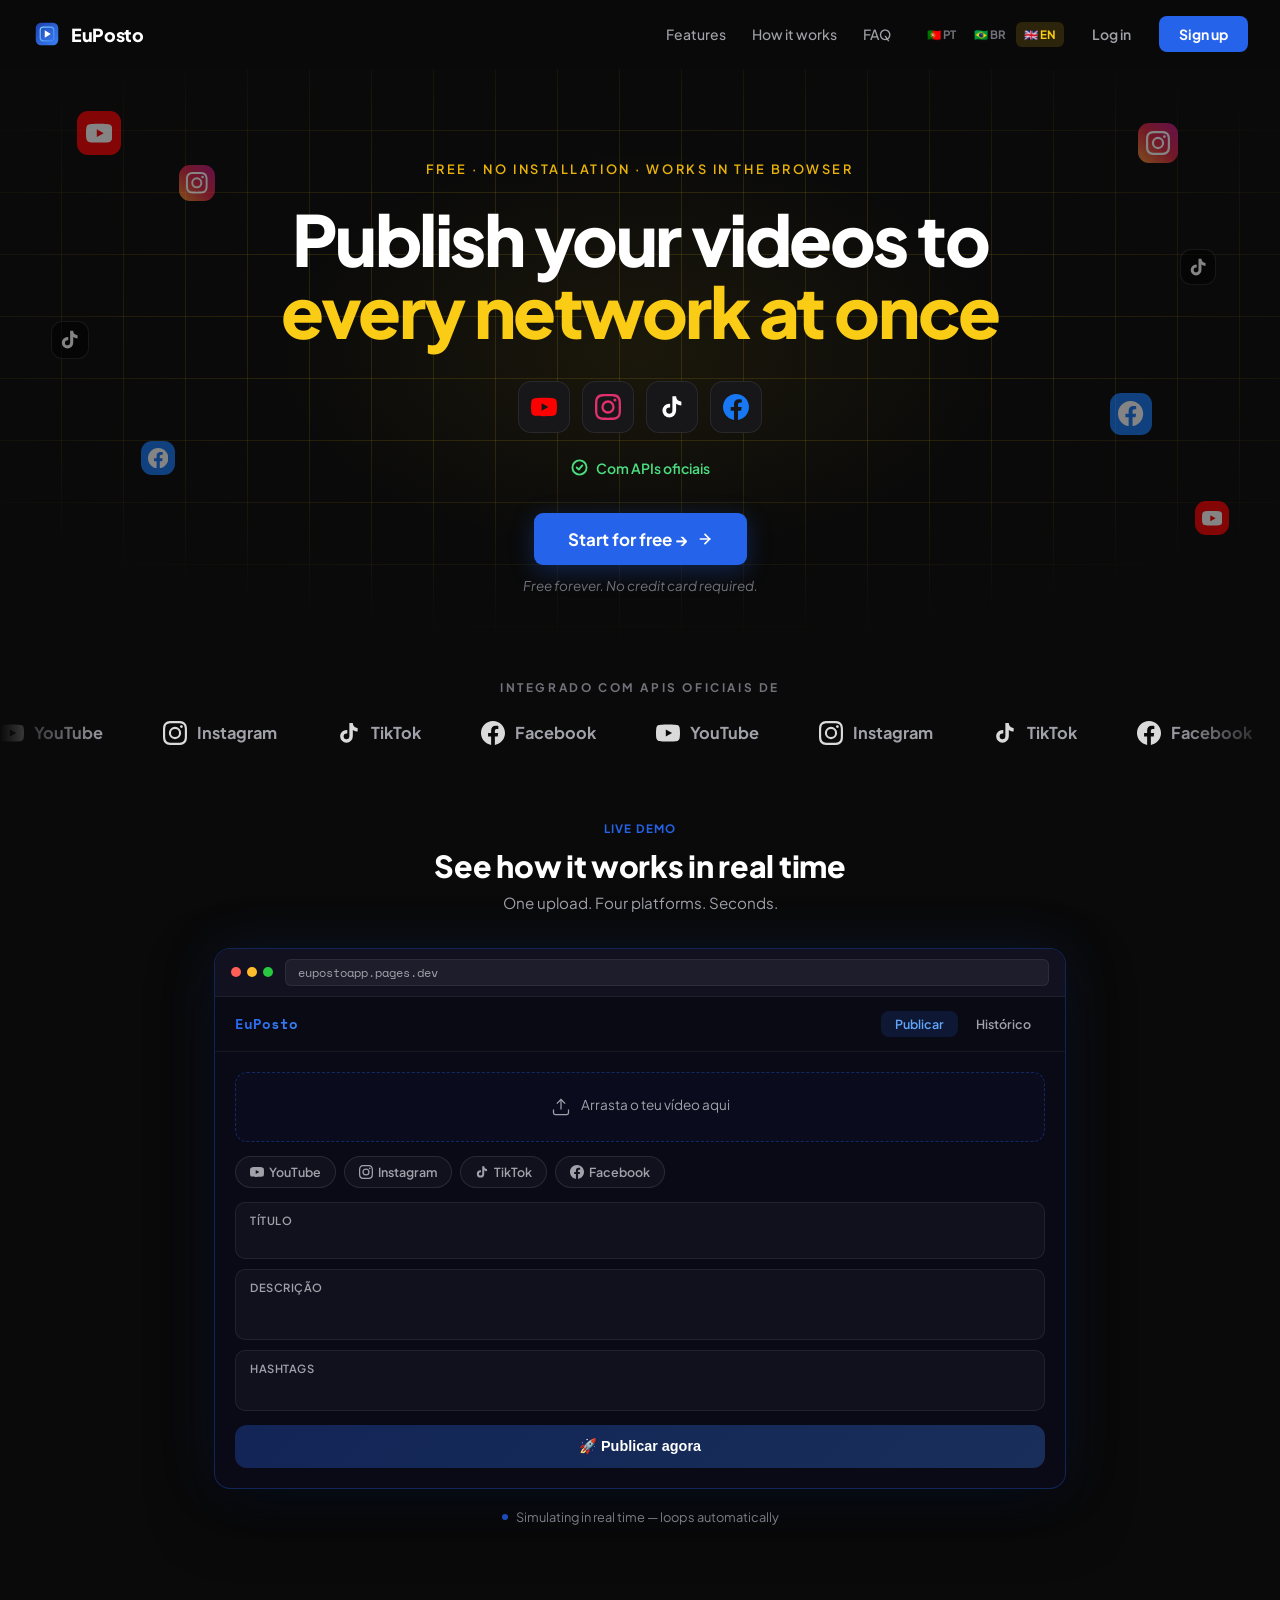
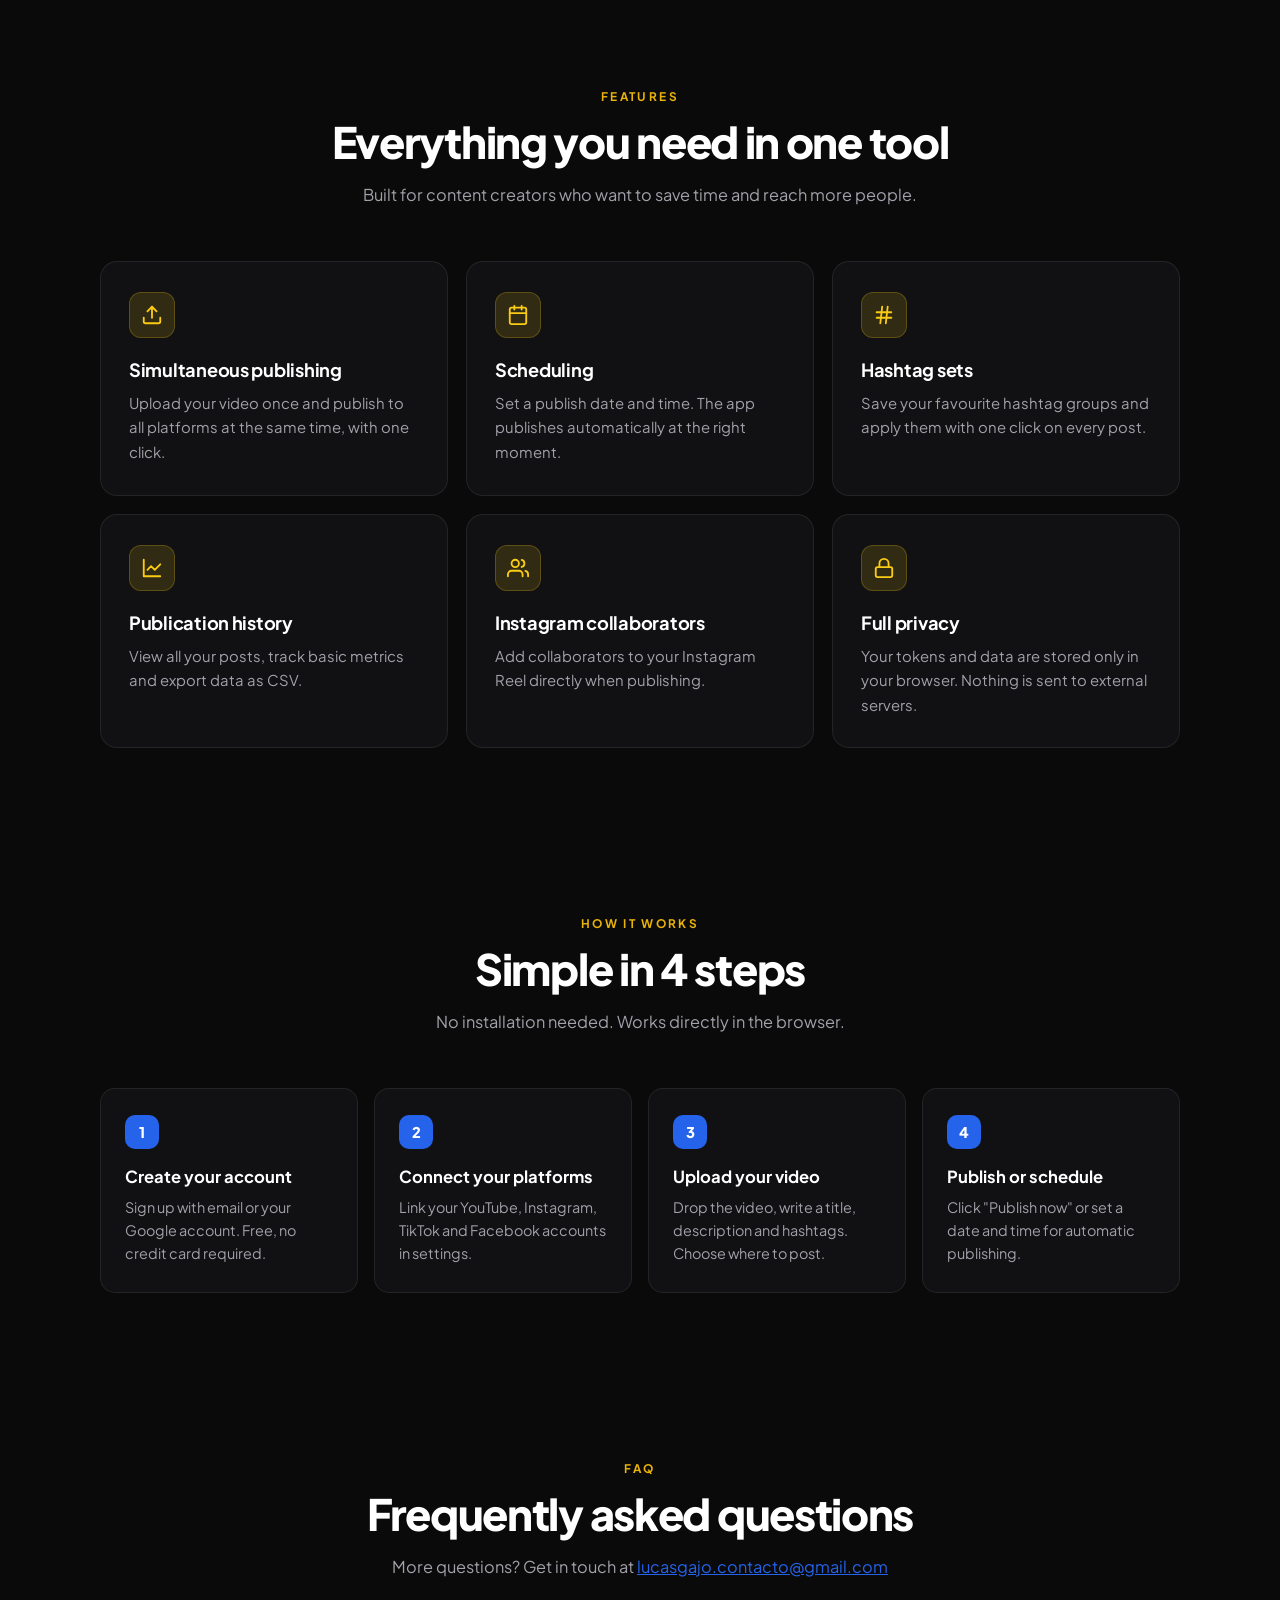
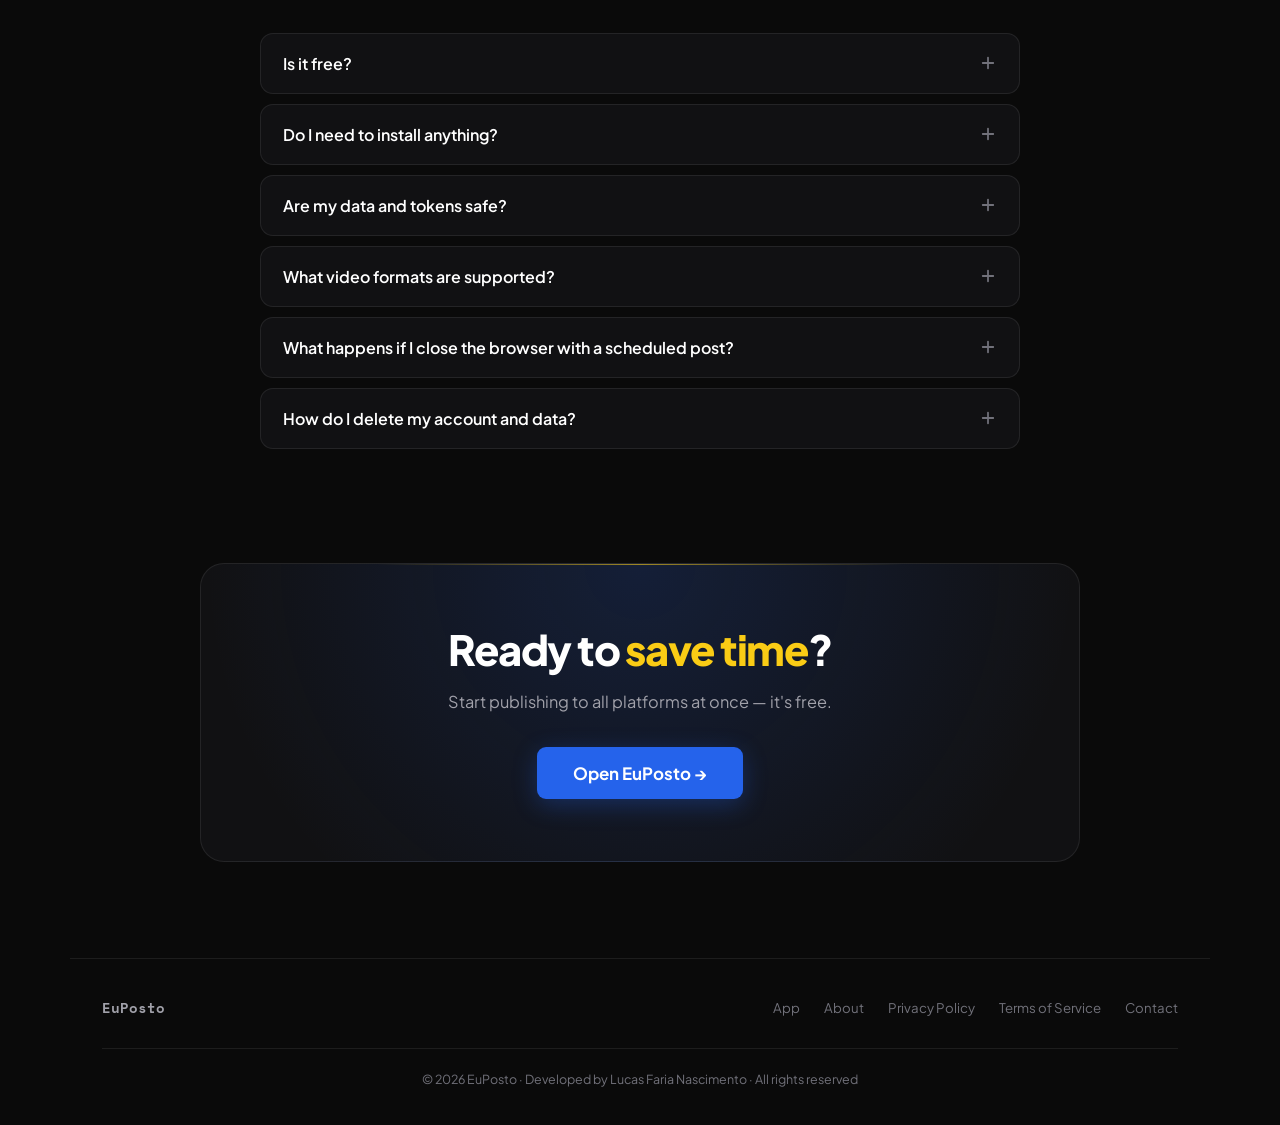
==== commit bfc321b8: "EuPosto: grelha amarela de fundo no hero - Grid 62px com linhas amarelas, mask radial a desvanecer n" ====
--- a/index.html
+++ b/index.html
@@ -121,6 +121,29 @@
       text-align: center;
       overflow: hidden;
     }
+    /* Yellow grid backdrop — fades out towards the edges */
+    .hero::before {
+      content: '';
+      position: absolute; inset: -1px;
+      background-image:
+        linear-gradient(rgba(250,204,21,.13) 1px, transparent 1px),
+        linear-gradient(90deg, rgba(250,204,21,.13) 1px, transparent 1px);
+      background-size: 62px 62px;
+      -webkit-mask-image: radial-gradient(ellipse 85% 70% at 50% 42%, #000 35%, transparent 78%);
+      mask-image: radial-gradient(ellipse 85% 70% at 50% 42%, #000 35%, transparent 78%);
+      pointer-events: none;
+      z-index: 0;
+    }
+    /* Warm glow sitting under the headline */
+    .hero::after {
+      content: '';
+      position: absolute; top: 12%; left: 50%;
+      width: 760px; height: 420px;
+      transform: translateX(-50%);
+      background: radial-gradient(ellipse at center, rgba(250,204,21,.07), transparent 68%);
+      pointer-events: none;
+      z-index: 0;
+    }
     /* Floating platform icons behind hero */
     .hero-float {
       position: absolute; inset: 0;
